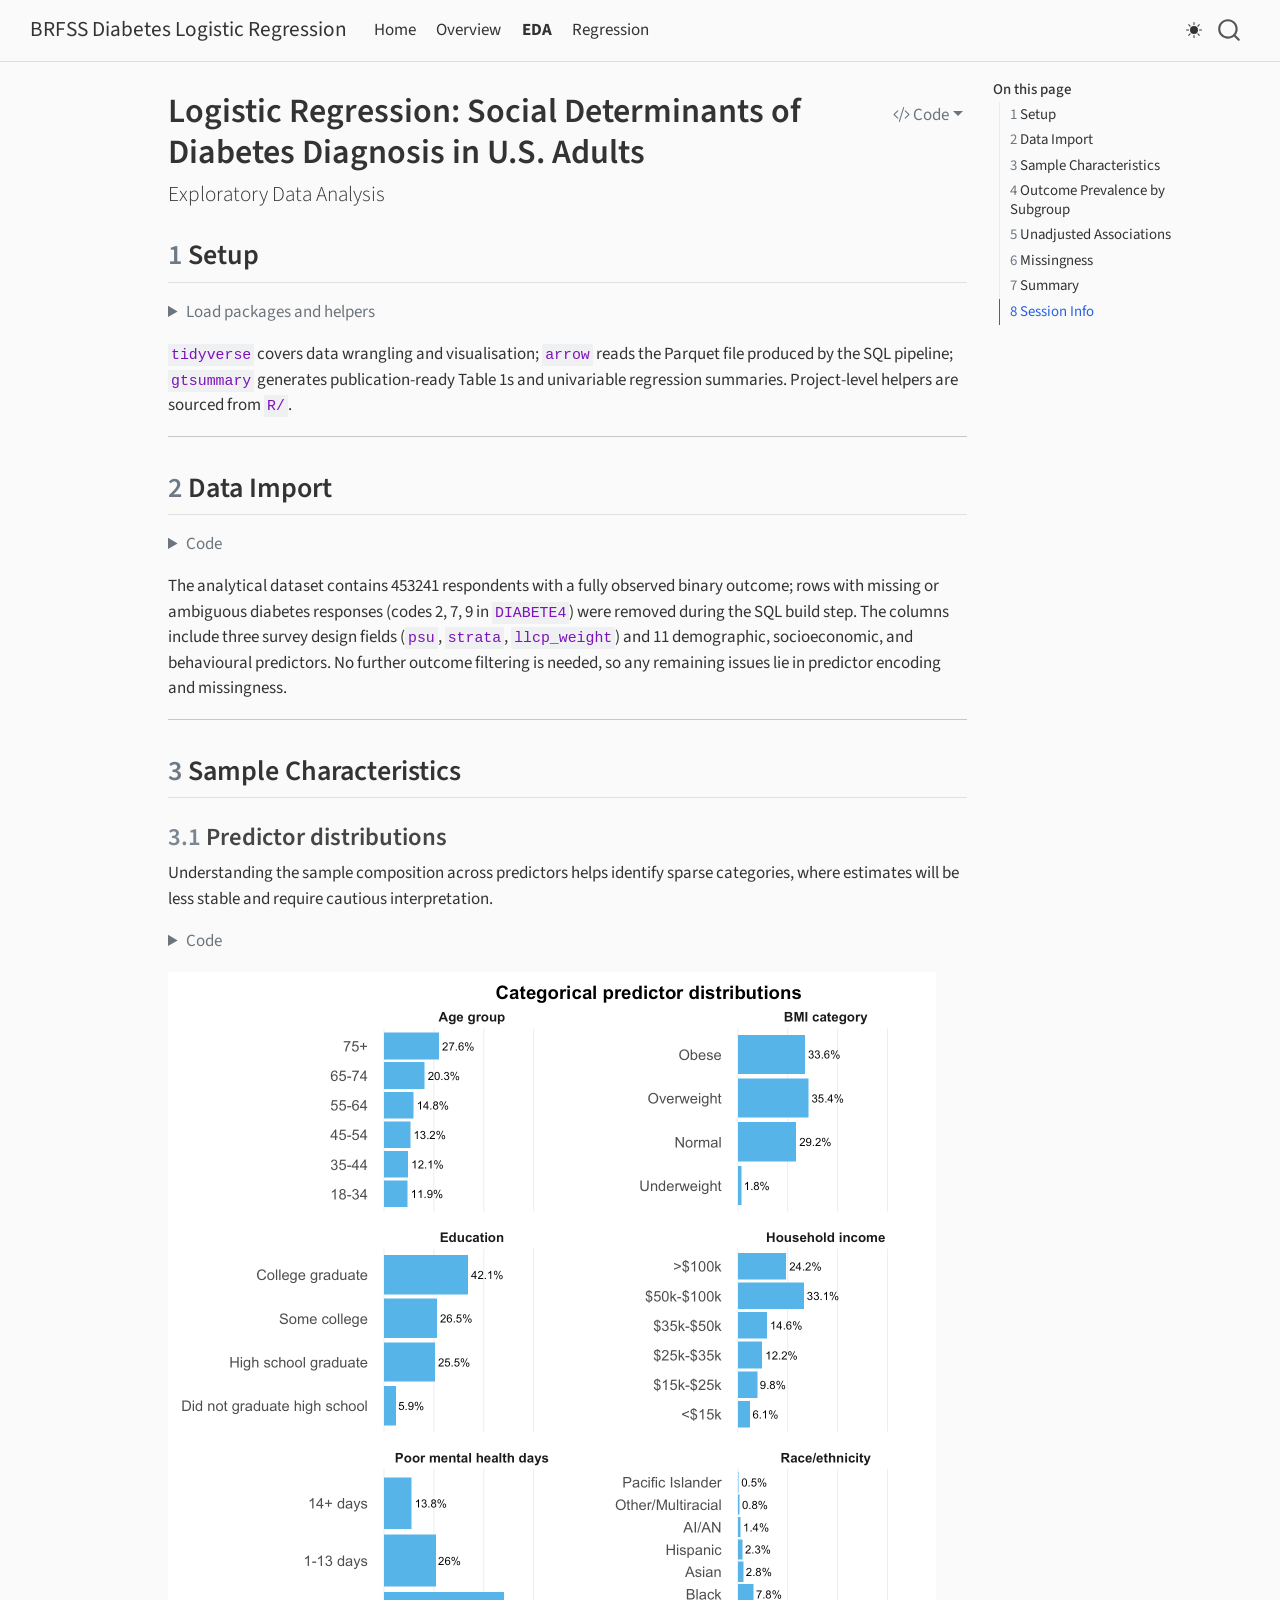
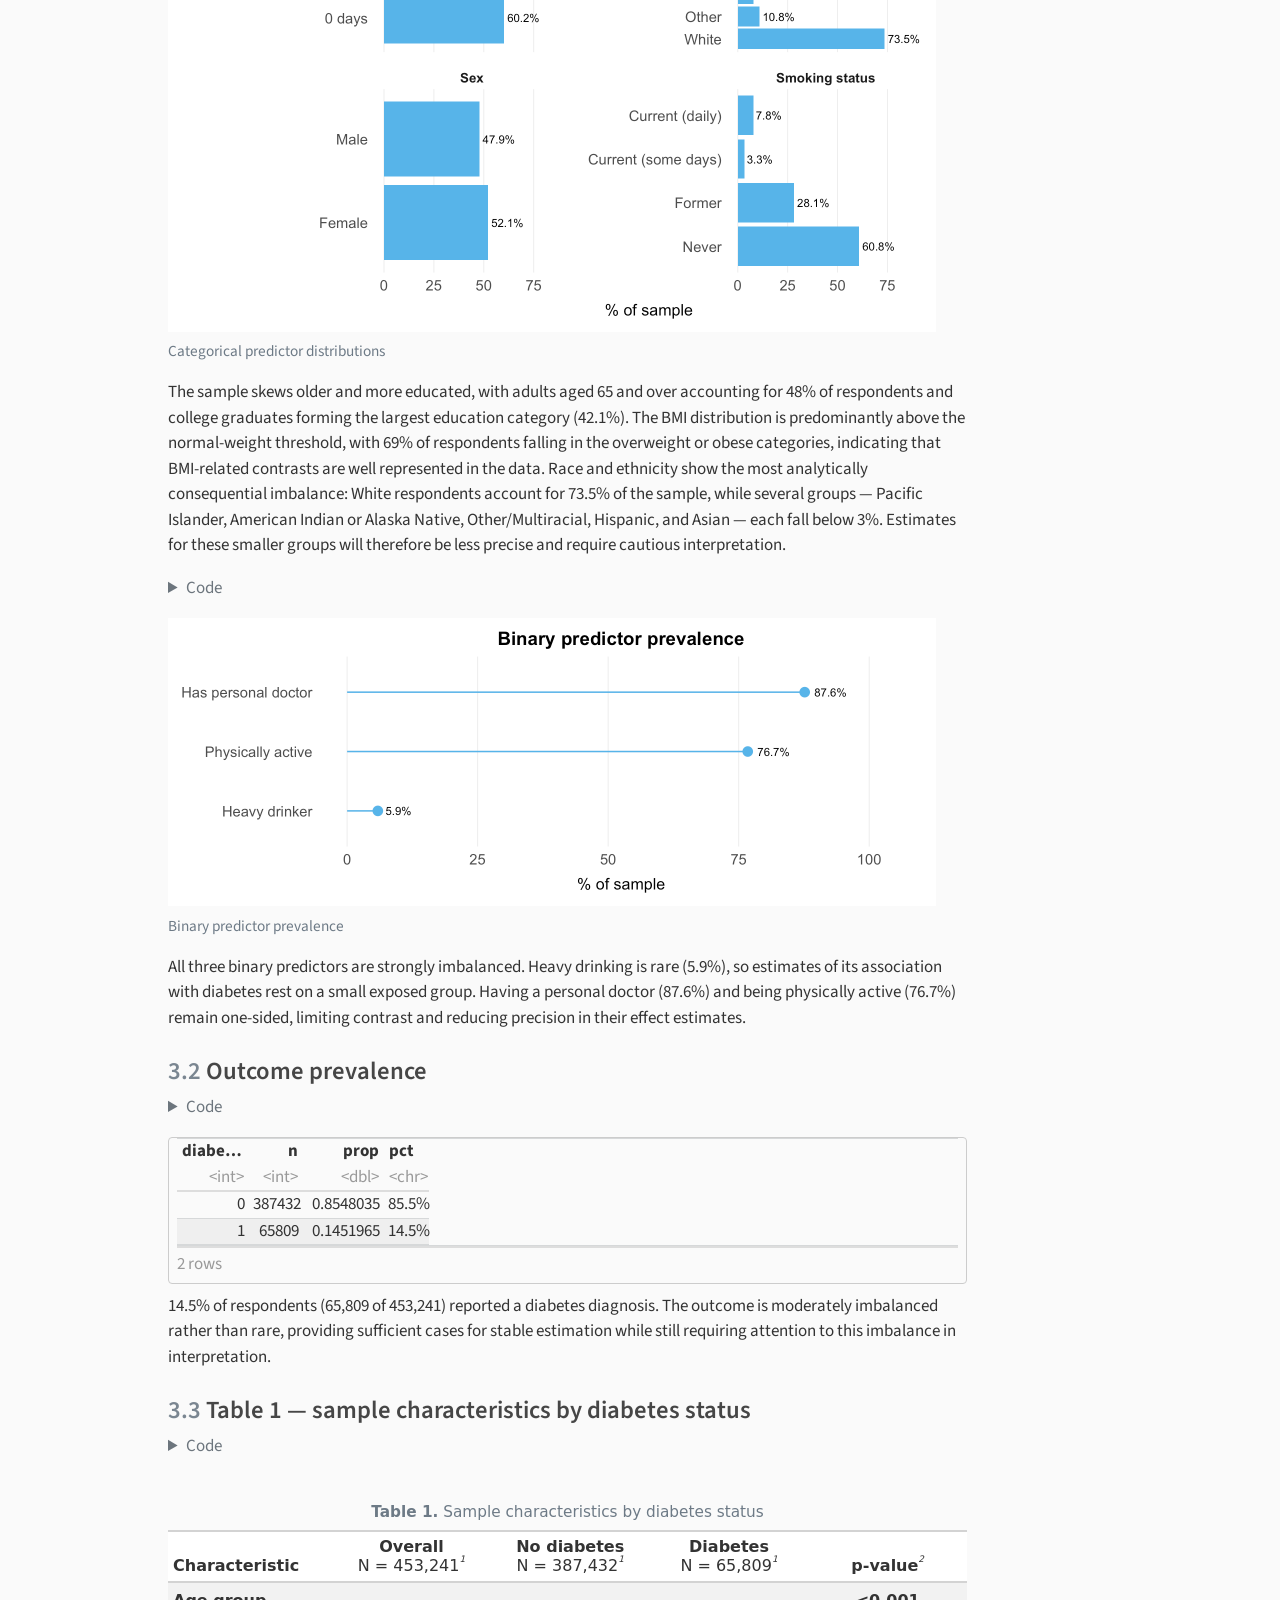
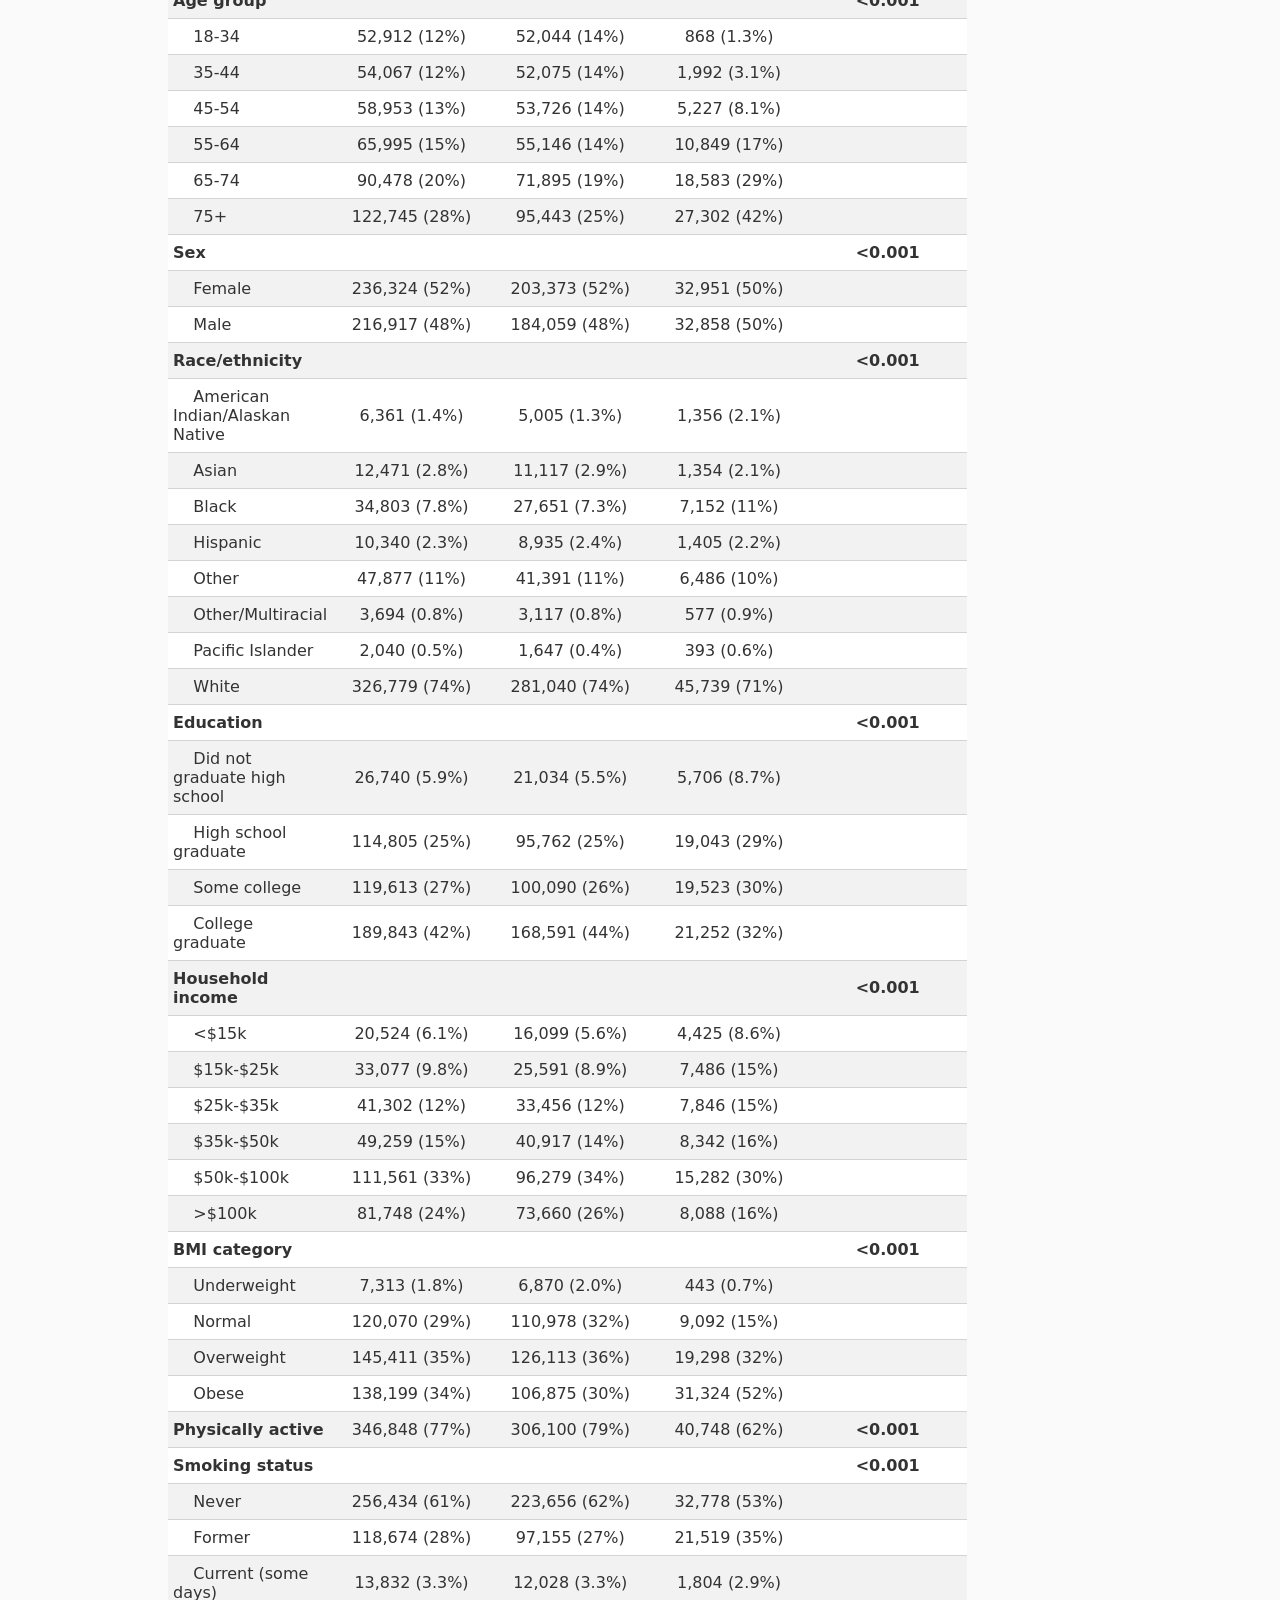
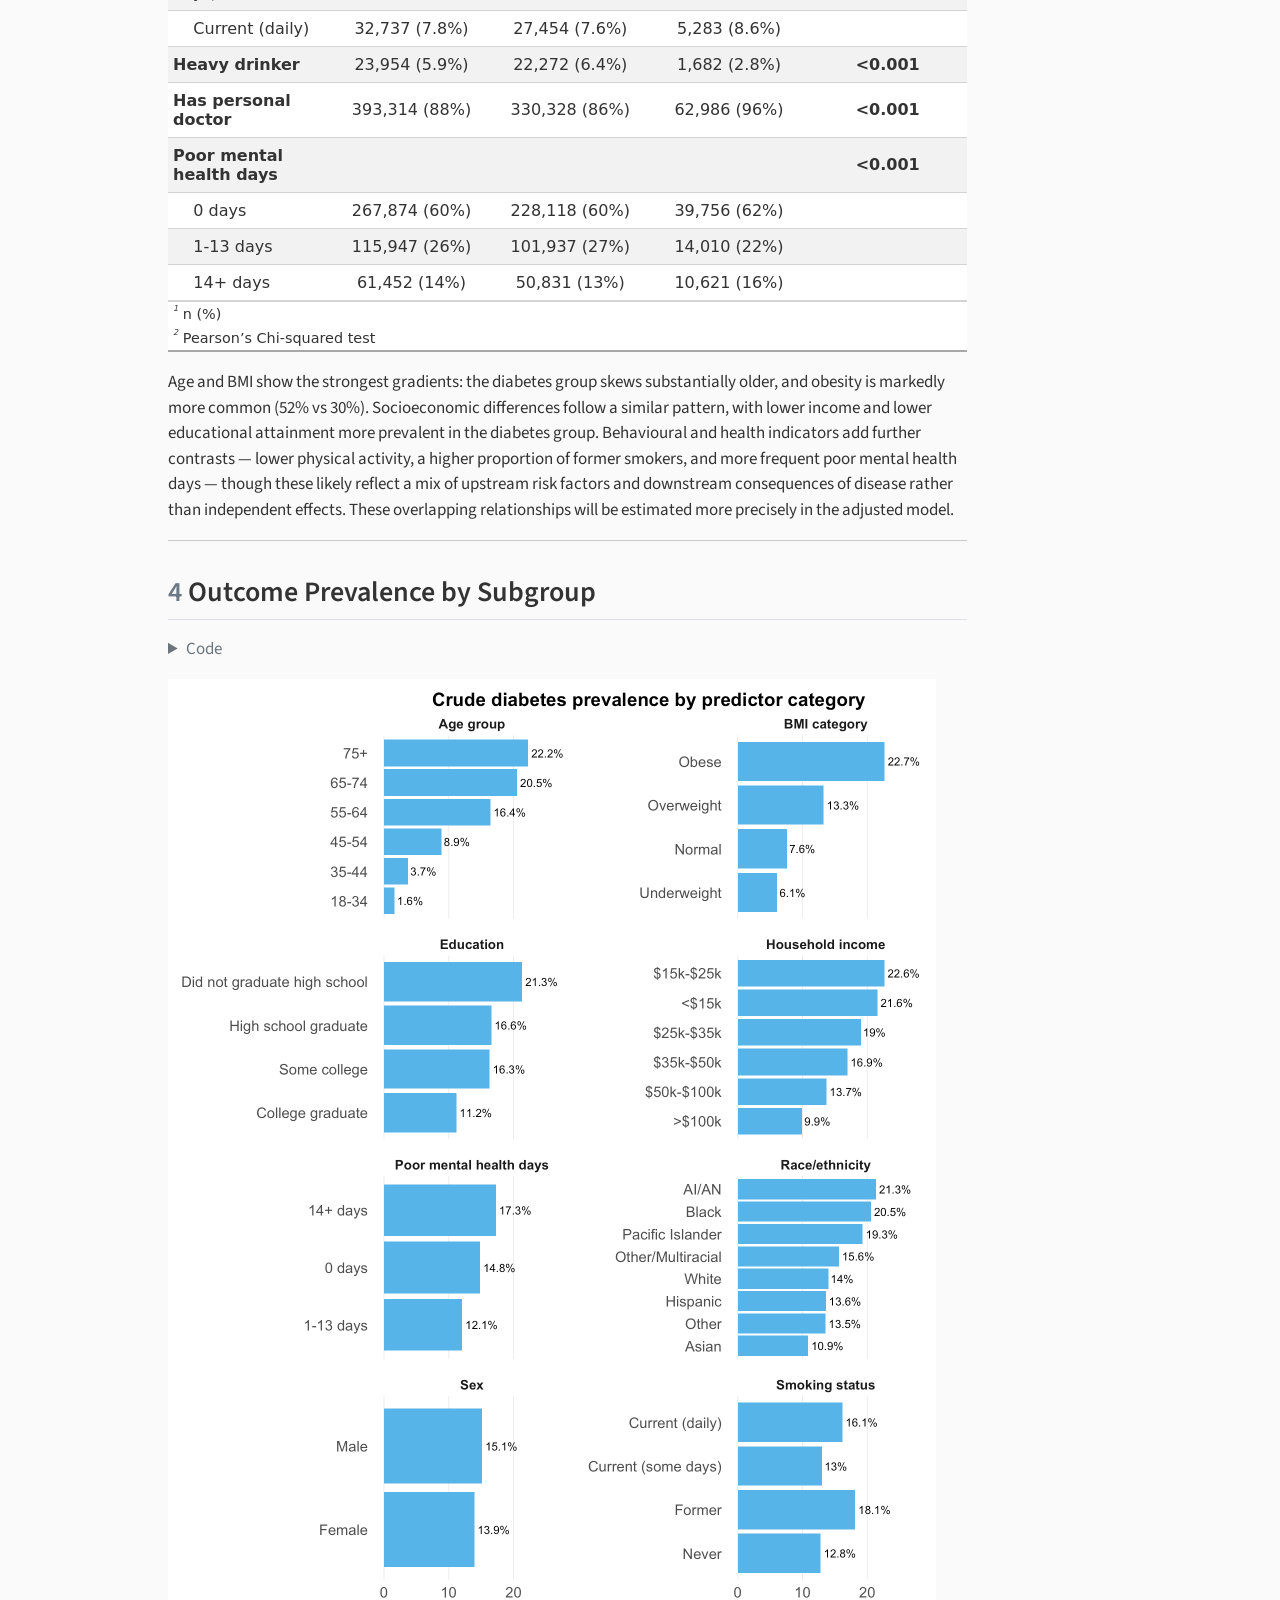
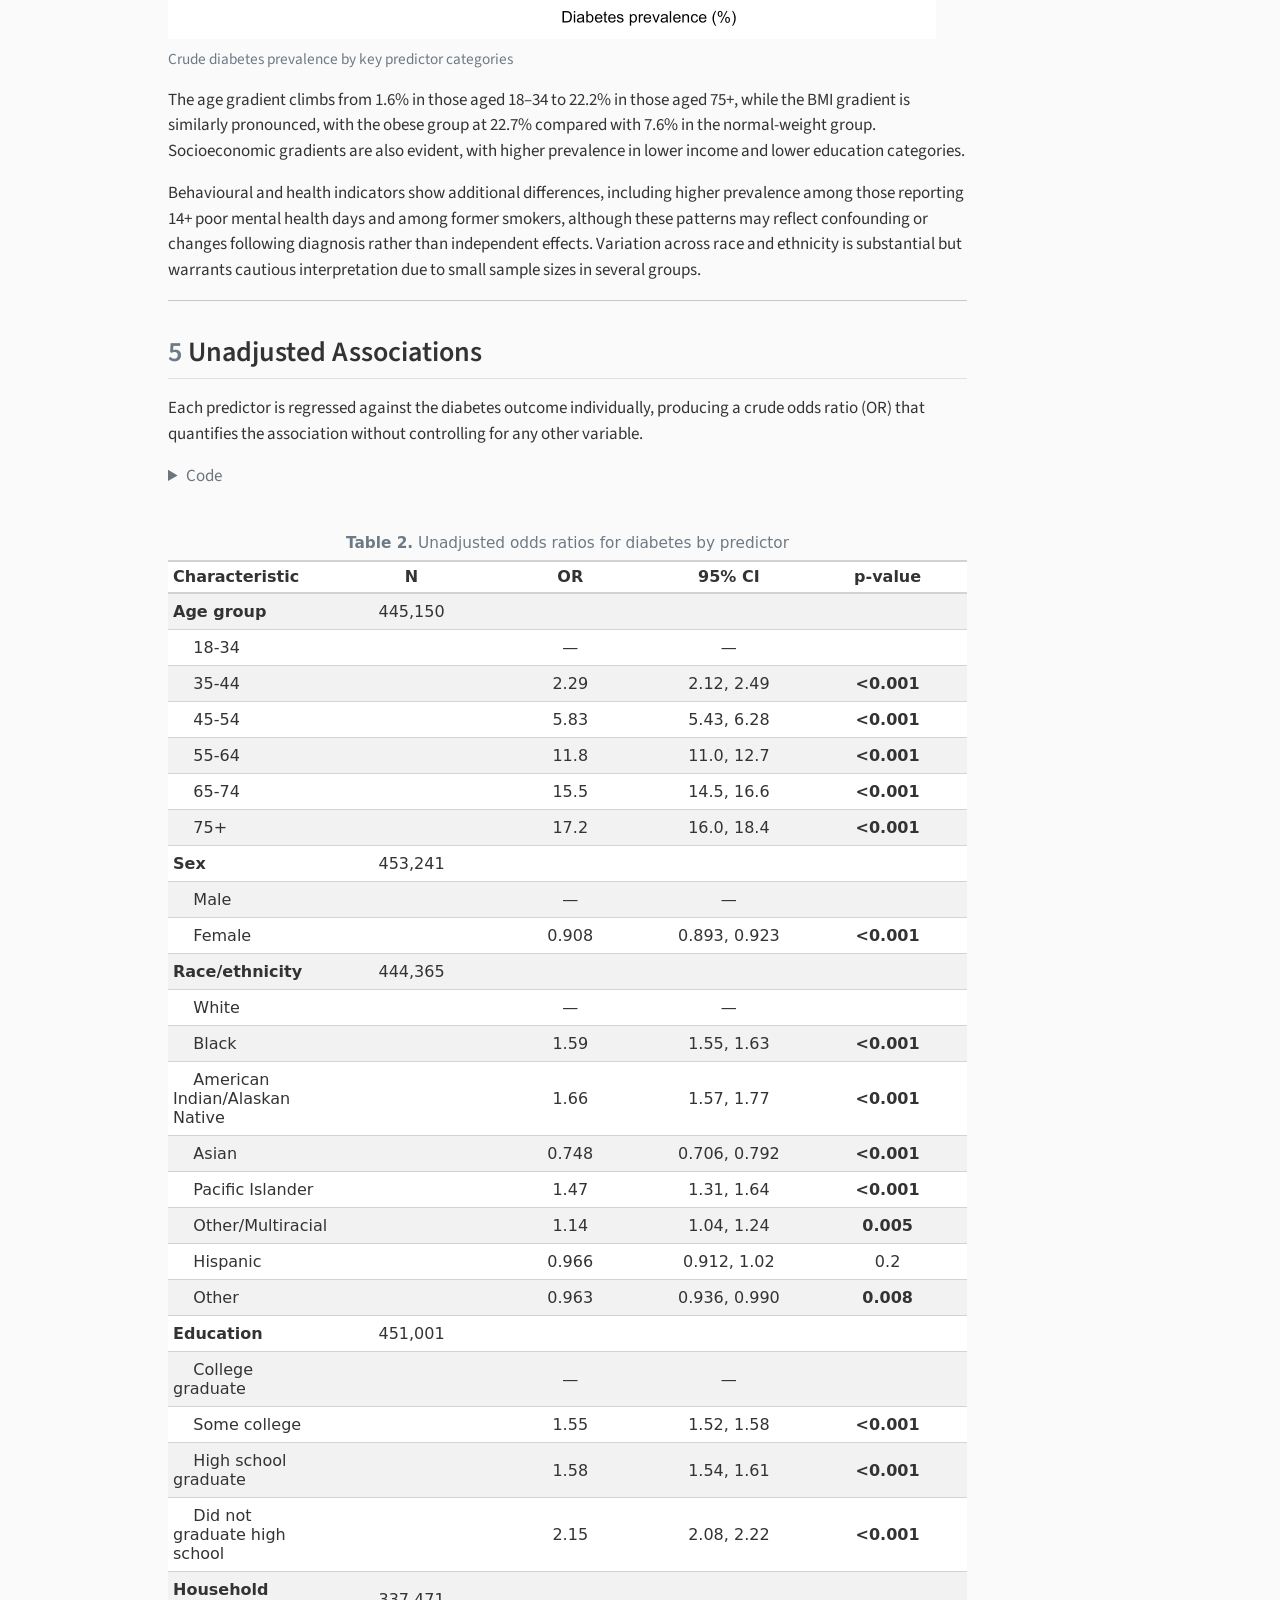
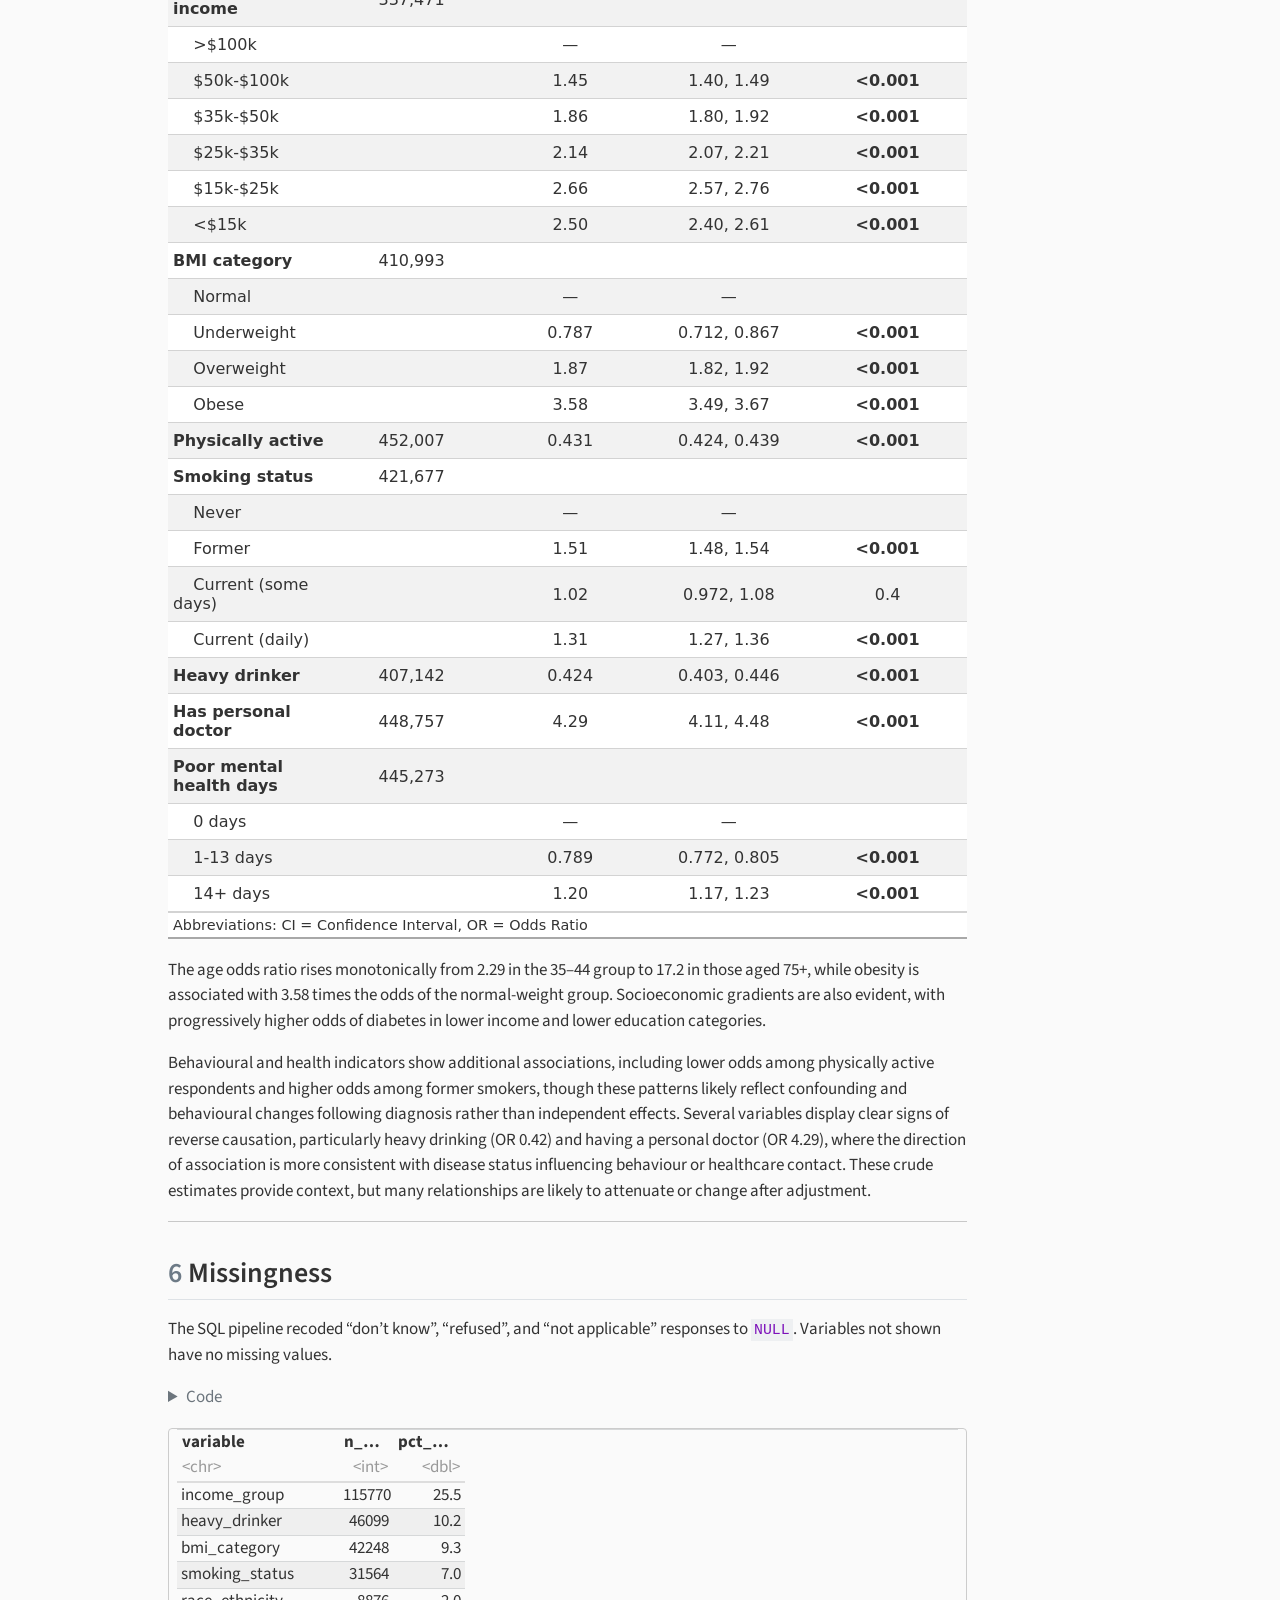
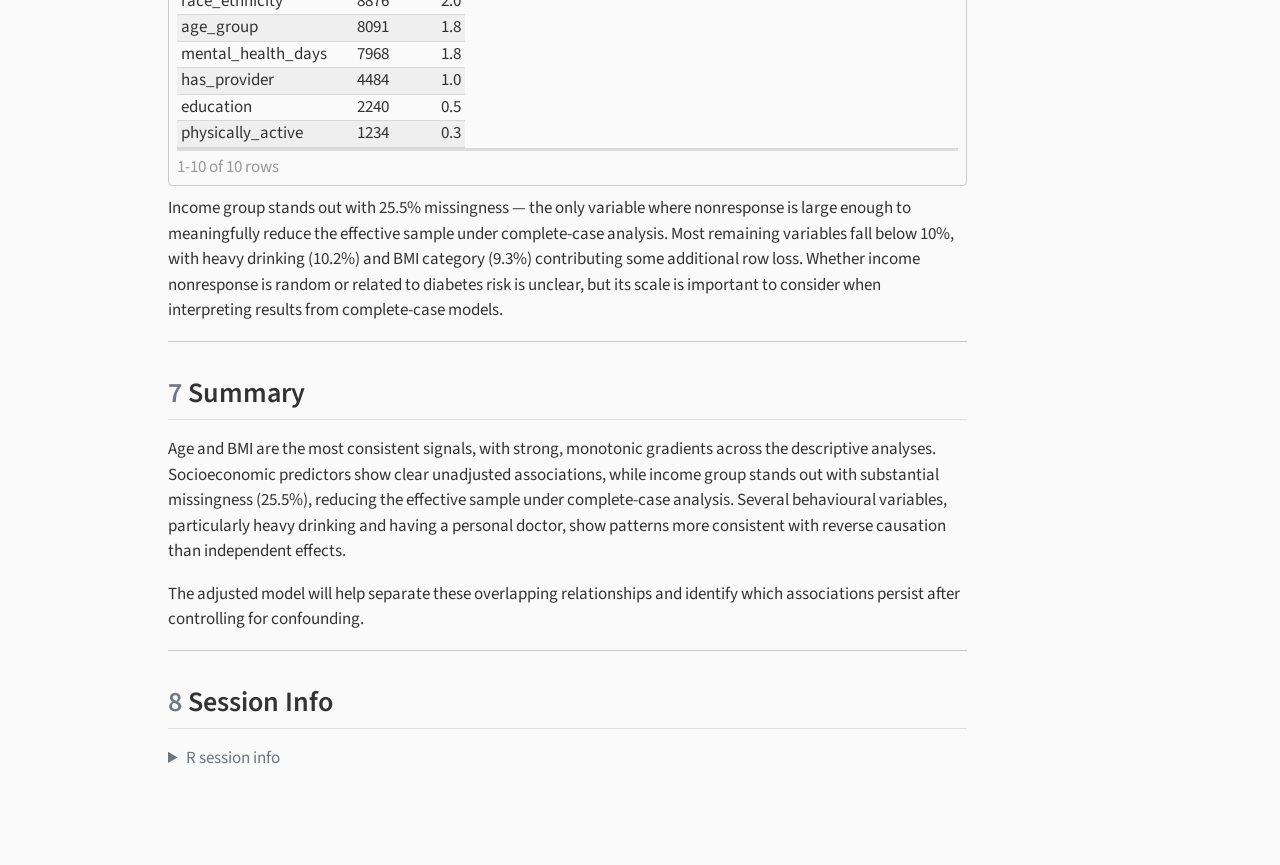
==== analysis/eda.html @ dd675257 "Built site for gh-pages" ====
<!DOCTYPE html>
<html xmlns="http://www.w3.org/1999/xhtml" lang="en" xml:lang="en"><head>

<meta charset="utf-8">
<meta name="generator" content="quarto-1.9.36">

<meta name="viewport" content="width=device-width, initial-scale=1.0, user-scalable=yes">


<title>Logistic Regression: Social Determinants of Diabetes Diagnosis in U.S. Adults – BRFSS Diabetes Logistic Regression</title>
<style>
/* Default styles provided by pandoc.
** See https://pandoc.org/MANUAL.html#variables-for-html for config info.
*/
code{white-space: pre-wrap;}
span.smallcaps{font-variant: small-caps;}
div.columns{display: flex; gap: min(4vw, 1.5em);}
div.column{flex: auto; overflow-x: auto;}
div.hanging-indent{margin-left: 1.5em; text-indent: -1.5em;}
ul.task-list{list-style: none;}
ul.task-list li input[type="checkbox"] {
  width: 0.8em;
  margin: 0 0.8em 0.2em -1em; /* quarto-specific, see https://github.com/quarto-dev/quarto-cli/issues/4556 */ 
  vertical-align: middle;
}
/* CSS for syntax highlighting */
html { -webkit-text-size-adjust: 100%; }
pre > code.sourceCode { white-space: pre; position: relative; }
pre > code.sourceCode > span { display: inline-block; line-height: 1.25; }
pre > code.sourceCode > span:empty { height: 1.2em; }
.sourceCode { overflow: visible; }
code.sourceCode > span { color: inherit; text-decoration: inherit; }
div.sourceCode { margin: 1em 0; }
pre.sourceCode { margin: 0; }
@media screen {
div.sourceCode { overflow: auto; }
}
@media print {
pre > code.sourceCode { white-space: pre-wrap; }
pre > code.sourceCode > span { text-indent: -5em; padding-left: 5em; }
}
pre.numberSource code
  { counter-reset: source-line 0; }
pre.numberSource code > span
  { position: relative; left: -4em; counter-increment: source-line; }
pre.numberSource code > span > a:first-child::before
  { content: counter(source-line);
    position: relative; left: -1em; text-align: right; vertical-align: baseline;
    border: none; display: inline-block;
    -webkit-touch-callout: none; -webkit-user-select: none;
    -khtml-user-select: none; -moz-user-select: none;
    -ms-user-select: none; user-select: none;
    padding: 0 4px; width: 4em;
  }
pre.numberSource { margin-left: 3em;  padding-left: 4px; }
div.sourceCode
  {   }
@media screen {
pre > code.sourceCode > span > a:first-child::before { text-decoration: underline; }
}
</style>


<script src="../site_libs/quarto-nav/quarto-nav.js"></script>
<script src="../site_libs/quarto-nav/headroom.min.js"></script>
<script src="../site_libs/clipboard/clipboard.min.js"></script>
<script src="../site_libs/quarto-search/autocomplete.umd.js"></script>
<script src="../site_libs/quarto-search/fuse.min.js"></script>
<script src="../site_libs/quarto-search/quarto-search.js"></script>
<meta name="quarto:offset" content="../">
<script src="../site_libs/quarto-html/quarto.js" type="module"></script>
<script src="../site_libs/quarto-html/tabsets/tabsets.js" type="module"></script>
<script src="../site_libs/quarto-html/popper.min.js"></script>
<script src="../site_libs/quarto-html/tippy.umd.min.js"></script>
<script src="../site_libs/quarto-html/anchor.min.js"></script>
<link href="../site_libs/quarto-html/tippy.css" rel="stylesheet">
<link href="../site_libs/quarto-html/quarto-syntax-highlighting-845c23b38eaddc0f92fda52bfe77a8c8.css" rel="stylesheet" class="quarto-color-scheme" id="quarto-text-highlighting-styles">
<link href="../site_libs/quarto-html/quarto-syntax-highlighting-dark-f418161beb48e0141c760e455f12af2c.css" rel="stylesheet" class="quarto-color-scheme quarto-color-alternate" id="quarto-text-highlighting-styles">
<link href="../site_libs/quarto-html/quarto-syntax-highlighting-845c23b38eaddc0f92fda52bfe77a8c8.css" rel="stylesheet" class="quarto-color-scheme-extra" id="quarto-text-highlighting-styles">
<script src="../site_libs/bootstrap/bootstrap.min.js"></script>
<link href="../site_libs/bootstrap/bootstrap-icons.css" rel="stylesheet">
<link href="../site_libs/bootstrap/bootstrap-7a39705657ab7e1fe95994d224fc8643.min.css" rel="stylesheet" append-hash="true" class="quarto-color-scheme" id="quarto-bootstrap" data-mode="light">
<link href="../site_libs/bootstrap/bootstrap-dark-5f6ddbb799a9de9152cc59a4c217d6ff.min.css" rel="stylesheet" append-hash="true" class="quarto-color-scheme quarto-color-alternate" id="quarto-bootstrap" data-mode="dark">
<link href="../site_libs/bootstrap/bootstrap-7a39705657ab7e1fe95994d224fc8643.min.css" rel="stylesheet" append-hash="true" class="quarto-color-scheme-extra" id="quarto-bootstrap" data-mode="light">
<script id="quarto-search-options" type="application/json">{
  "location": "navbar",
  "copy-button": false,
  "collapse-after": 3,
  "panel-placement": "end",
  "type": "overlay",
  "limit": 50,
  "keyboard-shortcut": [
    "f",
    "/",
    "s"
  ],
  "show-item-context": false,
  "language": {
    "search-no-results-text": "No results",
    "search-matching-documents-text": "matching documents",
    "search-copy-link-title": "Copy link to search",
    "search-hide-matches-text": "Hide additional matches",
    "search-more-match-text": "more match in this document",
    "search-more-matches-text": "more matches in this document",
    "search-clear-button-title": "Clear",
    "search-text-placeholder": "",
    "search-detached-cancel-button-title": "Cancel",
    "search-submit-button-title": "Submit",
    "search-label": "Search"
  }
}</script>
<link href="../site_libs/pagedtable-1.1/css/pagedtable.css" rel="stylesheet">
<script src="../site_libs/pagedtable-1.1/js/pagedtable.js"></script>


</head>

<body class="nav-fixed quarto-light"><script id="quarto-html-before-body" type="application/javascript">
    const toggleBodyColorMode = (bsSheetEl) => {
      const mode = bsSheetEl.getAttribute("data-mode");
      const bodyEl = window.document.querySelector("body");
      if (mode === "dark") {
        bodyEl.classList.add("quarto-dark");
        bodyEl.classList.remove("quarto-light");
      } else {
        bodyEl.classList.add("quarto-light");
        bodyEl.classList.remove("quarto-dark");
      }
    }
    const toggleBodyColorPrimary = () => {
      const bsSheetEl = window.document.querySelector("link#quarto-bootstrap:not([rel=disabled-stylesheet])");
      if (bsSheetEl) {
        toggleBodyColorMode(bsSheetEl);
      }
    }
    const setColorSchemeToggle = (alternate) => {
      const toggles = window.document.querySelectorAll('.quarto-color-scheme-toggle');
      for (let i=0; i < toggles.length; i++) {
        const toggle = toggles[i];
        if (toggle) {
          if (alternate) {
            toggle.classList.add("alternate");
          } else {
            toggle.classList.remove("alternate");
          }
        }
      }
    };
    const toggleColorMode = (alternate) => {
      // Switch the stylesheets
      const primaryStylesheets = window.document.querySelectorAll('link.quarto-color-scheme:not(.quarto-color-alternate)');
      const alternateStylesheets = window.document.querySelectorAll('link.quarto-color-scheme.quarto-color-alternate');
      manageTransitions('#quarto-margin-sidebar .nav-link', false);
      if (alternate) {
        // note: dark is layered on light, we don't disable primary!
        enableStylesheet(alternateStylesheets);
        for (const sheetNode of alternateStylesheets) {
          if (sheetNode.id === "quarto-bootstrap") {
            toggleBodyColorMode(sheetNode);
          }
        }
      } else {
        disableStylesheet(alternateStylesheets);
        enableStylesheet(primaryStylesheets)
        toggleBodyColorPrimary();
      }
      manageTransitions('#quarto-margin-sidebar .nav-link', true);
      // Switch the toggles
      setColorSchemeToggle(alternate)
      // Hack to workaround the fact that safari doesn't
      // properly recolor the scrollbar when toggling (#1455)
      if (navigator.userAgent.indexOf('Safari') > 0 && navigator.userAgent.indexOf('Chrome') == -1) {
        manageTransitions("body", false);
        window.scrollTo(0, 1);
        setTimeout(() => {
          window.scrollTo(0, 0);
          manageTransitions("body", true);
        }, 40);
      }
    }
    const disableStylesheet = (stylesheets) => {
      for (let i=0; i < stylesheets.length; i++) {
        const stylesheet = stylesheets[i];
        stylesheet.rel = 'disabled-stylesheet';
      }
    }
    const enableStylesheet = (stylesheets) => {
      for (let i=0; i < stylesheets.length; i++) {
        const stylesheet = stylesheets[i];
        if(stylesheet.rel !== 'stylesheet') { // for Chrome, which will still FOUC without this check
          stylesheet.rel = 'stylesheet';
        }
      }
    }
    const manageTransitions = (selector, allowTransitions) => {
      const els = window.document.querySelectorAll(selector);
      for (let i=0; i < els.length; i++) {
        const el = els[i];
        if (allowTransitions) {
          el.classList.remove('notransition');
        } else {
          el.classList.add('notransition');
        }
      }
    }
    const isFileUrl = () => {
      return window.location.protocol === 'file:';
    }
    const hasAlternateSentinel = () => {
      let styleSentinel = getColorSchemeSentinel();
      if (styleSentinel !== null) {
        return styleSentinel === "alternate";
      } else {
        return false;
      }
    }
    const setStyleSentinel = (alternate) => {
      const value = alternate ? "alternate" : "default";
      if (!isFileUrl()) {
        window.localStorage.setItem("quarto-color-scheme", value);
      } else {
        localAlternateSentinel = value;
      }
    }
    const getColorSchemeSentinel = () => {
      if (!isFileUrl()) {
        const storageValue = window.localStorage.getItem("quarto-color-scheme");
        return storageValue != null ? storageValue : localAlternateSentinel;
      } else {
        return localAlternateSentinel;
      }
    }
    const toggleGiscusIfUsed = (isAlternate, darkModeDefault) => {
      const baseTheme = document.querySelector('#giscus-base-theme')?.value ?? 'light';
      const alternateTheme = document.querySelector('#giscus-alt-theme')?.value ?? 'dark';
      let newTheme = '';
      if(authorPrefersDark) {
        newTheme = isAlternate ? baseTheme : alternateTheme;
      } else {
        newTheme = isAlternate ? alternateTheme : baseTheme;
      }
      const changeGiscusTheme = () => {
        // From: https://github.com/giscus/giscus/issues/336
        const sendMessage = (message) => {
          const iframe = document.querySelector('iframe.giscus-frame');
          if (!iframe) return;
          iframe.contentWindow.postMessage({ giscus: message }, 'https://giscus.app');
        }
        sendMessage({
          setConfig: {
            theme: newTheme
          }
        });
      }
      const isGiscussLoaded = window.document.querySelector('iframe.giscus-frame') !== null;
      if (isGiscussLoaded) {
        changeGiscusTheme();
      }
    };
    const authorPrefersDark = false;
    const darkModeDefault = authorPrefersDark;
      document.querySelector('link#quarto-text-highlighting-styles.quarto-color-scheme-extra').rel = 'disabled-stylesheet';
      document.querySelector('link#quarto-bootstrap.quarto-color-scheme-extra').rel = 'disabled-stylesheet';
    let localAlternateSentinel = darkModeDefault ? 'alternate' : 'default';
    // Dark / light mode switch
    window.quartoToggleColorScheme = () => {
      // Read the current dark / light value
      let toAlternate = !hasAlternateSentinel();
      toggleColorMode(toAlternate);
      setStyleSentinel(toAlternate);
      toggleGiscusIfUsed(toAlternate, darkModeDefault);
      window.dispatchEvent(new Event('resize'));
    };
    // Switch to dark mode if need be
    if (hasAlternateSentinel()) {
      toggleColorMode(true);
    } else {
      toggleColorMode(false);
    }
  </script>

<div id="quarto-search-results"></div>
  <header id="quarto-header" class="headroom fixed-top">
    <nav class="navbar navbar-expand-lg " data-bs-theme="dark">
      <div class="navbar-container container-fluid">
      <div class="navbar-brand-container mx-auto">
    <a class="navbar-brand" href="../index.html">
    <span class="navbar-title">BRFSS Diabetes Logistic Regression</span>
    </a>
  </div>
            <div id="quarto-search" class="" title="Search"></div>
          <button class="navbar-toggler" type="button" data-bs-toggle="collapse" data-bs-target="#navbarCollapse" aria-controls="navbarCollapse" role="menu" aria-expanded="false" aria-label="Toggle navigation" onclick="if (window.quartoToggleHeadroom) { window.quartoToggleHeadroom(); }">
  <span class="navbar-toggler-icon"></span>
</button>
          <div class="collapse navbar-collapse" id="navbarCollapse">
            <ul class="navbar-nav navbar-nav-scroll me-auto">
  <li class="nav-item">
    <a class="nav-link" href="../index.html"> 
<span class="menu-text">Home</span></a>
  </li>  
  <li class="nav-item">
    <a class="nav-link" href="../analysis/overview.html"> 
<span class="menu-text">Overview</span></a>
  </li>  
  <li class="nav-item">
    <a class="nav-link active" href="../analysis/eda.html" aria-current="page"> 
<span class="menu-text">EDA</span></a>
  </li>  
  <li class="nav-item">
    <a class="nav-link" href="../analysis/logistic-regression.html"> 
<span class="menu-text">Regression</span></a>
  </li>  
</ul>
          </div> <!-- /navcollapse -->
            <div class="quarto-navbar-tools">
  <a href="" class="quarto-color-scheme-toggle quarto-navigation-tool  px-1" onclick="window.quartoToggleColorScheme(); return false;" title="Toggle dark mode"><i class="bi"></i></a>
</div>
      </div> <!-- /container-fluid -->
    </nav>
</header>
<!-- content -->
<div id="quarto-content" class="quarto-container page-columns page-rows-contents page-layout-article page-navbar">
<!-- sidebar -->
<!-- margin-sidebar -->
    <div id="quarto-margin-sidebar" class="sidebar margin-sidebar">
        <nav id="TOC" role="doc-toc" class="toc-active">
    <h2 id="toc-title">On this page</h2>
   
  <ul>
  <li><a href="#setup" id="toc-setup" class="nav-link active" data-scroll-target="#setup"><span class="header-section-number">1</span> Setup</a></li>
  <li><a href="#data-import" id="toc-data-import" class="nav-link" data-scroll-target="#data-import"><span class="header-section-number">2</span> Data Import</a></li>
  <li><a href="#sample-characteristics" id="toc-sample-characteristics" class="nav-link" data-scroll-target="#sample-characteristics"><span class="header-section-number">3</span> Sample Characteristics</a>
  <ul class="collapse">
  <li><a href="#predictor-distributions" id="toc-predictor-distributions" class="nav-link" data-scroll-target="#predictor-distributions"><span class="header-section-number">3.1</span> Predictor distributions</a></li>
  <li><a href="#outcome-prevalence" id="toc-outcome-prevalence" class="nav-link" data-scroll-target="#outcome-prevalence"><span class="header-section-number">3.2</span> Outcome prevalence</a></li>
  <li><a href="#table-1-sample-characteristics-by-diabetes-status" id="toc-table-1-sample-characteristics-by-diabetes-status" class="nav-link" data-scroll-target="#table-1-sample-characteristics-by-diabetes-status"><span class="header-section-number">3.3</span> Table 1 — sample characteristics by diabetes status</a></li>
  </ul></li>
  <li><a href="#outcome-prevalence-by-subgroup" id="toc-outcome-prevalence-by-subgroup" class="nav-link" data-scroll-target="#outcome-prevalence-by-subgroup"><span class="header-section-number">4</span> Outcome Prevalence by Subgroup</a></li>
  <li><a href="#unadjusted-associations" id="toc-unadjusted-associations" class="nav-link" data-scroll-target="#unadjusted-associations"><span class="header-section-number">5</span> Unadjusted Associations</a></li>
  <li><a href="#missingness" id="toc-missingness" class="nav-link" data-scroll-target="#missingness"><span class="header-section-number">6</span> Missingness</a></li>
  <li><a href="#summary" id="toc-summary" class="nav-link" data-scroll-target="#summary"><span class="header-section-number">7</span> Summary</a></li>
  <li><a href="#session-info" id="toc-session-info" class="nav-link" data-scroll-target="#session-info"><span class="header-section-number">8</span> Session Info</a></li>
  </ul>
</nav>
    </div>
<!-- main -->
<main class="content" id="quarto-document-content">


<header id="title-block-header" class="quarto-title-block default">
<div class="quarto-title">
<div class="quarto-title-block"><div><h1 class="title">Logistic Regression: Social Determinants of Diabetes Diagnosis in U.S. Adults</h1><button type="button" class="btn code-tools-button dropdown-toggle" id="quarto-code-tools-menu" data-bs-toggle="dropdown" aria-expanded="false"><i class="bi"></i> Code</button><ul class="dropdown-menu dropdown-menu-end" aria-labelelledby="quarto-code-tools-menu"><li><a id="quarto-show-all-code" class="dropdown-item" href="javascript:void(0)" role="button">Show All Code</a></li><li><a id="quarto-hide-all-code" class="dropdown-item" href="javascript:void(0)" role="button">Hide All Code</a></li><li><hr class="dropdown-divider"></li><li><a id="quarto-view-source" class="dropdown-item" href="javascript:void(0)" role="button">View Source</a></li></ul></div></div>
<p class="subtitle lead">Exploratory Data Analysis</p>
</div>



<div class="quarto-title-meta">

    
  
    
  </div>
  


</header>


<section id="setup" class="level2" data-number="1">
<h2 data-number="1" class="anchored" data-anchor-id="setup"><span class="header-section-number">1</span> Setup</h2>
<div class="cell">
<details class="code-fold">
<summary>Load packages and helpers</summary>
<div class="code-copy-outer-scaffold"><div class="sourceCode cell-code" id="cb1"><pre class="sourceCode r code-with-copy"><code class="sourceCode r"><span id="cb1-1"><a href="#cb1-1" aria-hidden="true" tabindex="-1"></a><span class="fu">library</span>(here)</span>
<span id="cb1-2"><a href="#cb1-2" aria-hidden="true" tabindex="-1"></a><span class="fu">library</span>(tidyverse)</span>
<span id="cb1-3"><a href="#cb1-3" aria-hidden="true" tabindex="-1"></a><span class="fu">library</span>(arrow)</span>
<span id="cb1-4"><a href="#cb1-4" aria-hidden="true" tabindex="-1"></a><span class="fu">library</span>(gtsummary)</span>
<span id="cb1-5"><a href="#cb1-5" aria-hidden="true" tabindex="-1"></a><span class="fu">library</span>(janitor)</span>
<span id="cb1-6"><a href="#cb1-6" aria-hidden="true" tabindex="-1"></a></span>
<span id="cb1-7"><a href="#cb1-7" aria-hidden="true" tabindex="-1"></a><span class="fu">source</span>(<span class="fu">here</span>(<span class="st">"R"</span>, <span class="st">"utils.R"</span>))       <span class="co"># miss_summary(), fmt_pval(), n_pct(), etc.</span></span>
<span id="cb1-8"><a href="#cb1-8" aria-hidden="true" tabindex="-1"></a><span class="fu">source</span>(<span class="fu">here</span>(<span class="st">"R"</span>, <span class="st">"plot_theme.R"</span>))  <span class="co"># theme_epi(), scale_fill_epi(), save_fig()</span></span></code></pre></div><button title="Copy to Clipboard" class="code-copy-button"><i class="bi"></i></button></div>
</details>
</div>
<p><code>tidyverse</code> covers data wrangling and visualisation; <code>arrow</code> reads the Parquet file produced by the SQL pipeline; <code>gtsummary</code> generates publication-ready Table 1s and univariable regression summaries. Project-level helpers are sourced from <code>R/</code>.</p>
<hr>
</section>
<section id="data-import" class="level2" data-number="2">
<h2 data-number="2" class="anchored" data-anchor-id="data-import"><span class="header-section-number">2</span> Data Import</h2>
<div class="cell">
<details class="code-fold">
<summary>Code</summary>
<div class="code-copy-outer-scaffold"><div class="sourceCode cell-code" id="cb2"><pre class="sourceCode r code-with-copy"><code class="sourceCode r"><span id="cb2-1"><a href="#cb2-1" aria-hidden="true" tabindex="-1"></a>df <span class="ot">&lt;-</span> <span class="fu">read_parquet</span>(<span class="fu">here</span>(<span class="st">"data"</span>, <span class="st">"processed"</span>, <span class="st">"analysis_dataset.parquet"</span>))</span>
<span id="cb2-2"><a href="#cb2-2" aria-hidden="true" tabindex="-1"></a><span class="fu">dim</span>(df)</span>
<span id="cb2-3"><a href="#cb2-3" aria-hidden="true" tabindex="-1"></a><span class="do">## [1] 453241     15</span></span>
<span id="cb2-4"><a href="#cb2-4" aria-hidden="true" tabindex="-1"></a><span class="fu">names</span>(df)</span>
<span id="cb2-5"><a href="#cb2-5" aria-hidden="true" tabindex="-1"></a><span class="do">##  [1] "psu"                "strata"             "llcp_weight"       </span></span>
<span id="cb2-6"><a href="#cb2-6" aria-hidden="true" tabindex="-1"></a><span class="do">##  [4] "diabetes"           "age_group"          "sex"               </span></span>
<span id="cb2-7"><a href="#cb2-7" aria-hidden="true" tabindex="-1"></a><span class="do">##  [7] "race_ethnicity"     "education"          "income_group"      </span></span>
<span id="cb2-8"><a href="#cb2-8" aria-hidden="true" tabindex="-1"></a><span class="do">## [10] "has_provider"       "bmi_category"       "physically_active" </span></span>
<span id="cb2-9"><a href="#cb2-9" aria-hidden="true" tabindex="-1"></a><span class="do">## [13] "smoking_status"     "heavy_drinker"      "mental_health_days"</span></span></code></pre></div><button title="Copy to Clipboard" class="code-copy-button"><i class="bi"></i></button></div>
</details>
</div>
<p>The analytical dataset contains 453241 respondents with a fully observed binary outcome; rows with missing or ambiguous diabetes responses (codes 2, 7, 9 in <code>DIABETE4</code>) were removed during the SQL build step. The columns include three survey design fields (<code>psu</code>, <code>strata</code>, <code>llcp_weight</code>) and 11 demographic, socioeconomic, and behavioural predictors. No further outcome filtering is needed, so any remaining issues lie in predictor encoding and missingness.</p>
<hr>
</section>
<section id="sample-characteristics" class="level2" data-number="3">
<h2 data-number="3" class="anchored" data-anchor-id="sample-characteristics"><span class="header-section-number">3</span> Sample Characteristics</h2>
<section id="predictor-distributions" class="level3" data-number="3.1">
<h3 data-number="3.1" class="anchored" data-anchor-id="predictor-distributions"><span class="header-section-number">3.1</span> Predictor distributions</h3>
<p>Understanding the sample composition across predictors helps identify sparse categories, where estimates will be less stable and require cautious interpretation.</p>
<div class="cell">
<details class="code-fold">
<summary>Code</summary>
<div class="code-copy-outer-scaffold"><div class="sourceCode cell-code" id="cb3"><pre class="sourceCode r code-with-copy"><code class="sourceCode r"><span id="cb3-1"><a href="#cb3-1" aria-hidden="true" tabindex="-1"></a>df_dist <span class="ot">&lt;-</span> df <span class="sc">|&gt;</span></span>
<span id="cb3-2"><a href="#cb3-2" aria-hidden="true" tabindex="-1"></a>  <span class="fu">mutate</span>(</span>
<span id="cb3-3"><a href="#cb3-3" aria-hidden="true" tabindex="-1"></a>    <span class="at">age_group          =</span> <span class="fu">factor</span>(age_group,</span>
<span id="cb3-4"><a href="#cb3-4" aria-hidden="true" tabindex="-1"></a>                                <span class="at">levels =</span> <span class="fu">c</span>(<span class="st">"18-34"</span>, <span class="st">"35-44"</span>, <span class="st">"45-54"</span>, <span class="st">"55-64"</span>, <span class="st">"65-74"</span>, <span class="st">"75+"</span>)),</span>
<span id="cb3-5"><a href="#cb3-5" aria-hidden="true" tabindex="-1"></a>    <span class="at">education          =</span> <span class="fu">factor</span>(education,</span>
<span id="cb3-6"><a href="#cb3-6" aria-hidden="true" tabindex="-1"></a>                                <span class="at">levels =</span> <span class="fu">c</span>(<span class="st">"Did not graduate high school"</span>, <span class="st">"High school graduate"</span>,</span>
<span id="cb3-7"><a href="#cb3-7" aria-hidden="true" tabindex="-1"></a>                                           <span class="st">"Some college"</span>, <span class="st">"College graduate"</span>)),</span>
<span id="cb3-8"><a href="#cb3-8" aria-hidden="true" tabindex="-1"></a>    <span class="at">income_group       =</span> <span class="fu">factor</span>(income_group,</span>
<span id="cb3-9"><a href="#cb3-9" aria-hidden="true" tabindex="-1"></a>                                <span class="at">levels =</span> <span class="fu">c</span>(<span class="st">"&lt;$15k"</span>, <span class="st">"$15k-$25k"</span>, <span class="st">"$25k-$35k"</span>,</span>
<span id="cb3-10"><a href="#cb3-10" aria-hidden="true" tabindex="-1"></a>                                           <span class="st">"$35k-$50k"</span>, <span class="st">"$50k-$100k"</span>, <span class="st">"&gt;$100k"</span>)),</span>
<span id="cb3-11"><a href="#cb3-11" aria-hidden="true" tabindex="-1"></a>    <span class="at">bmi_category       =</span> <span class="fu">factor</span>(bmi_category,</span>
<span id="cb3-12"><a href="#cb3-12" aria-hidden="true" tabindex="-1"></a>                                <span class="at">levels =</span> <span class="fu">c</span>(<span class="st">"Underweight"</span>, <span class="st">"Normal"</span>, <span class="st">"Overweight"</span>, <span class="st">"Obese"</span>)),</span>
<span id="cb3-13"><a href="#cb3-13" aria-hidden="true" tabindex="-1"></a>    <span class="at">smoking_status     =</span> <span class="fu">factor</span>(smoking_status,</span>
<span id="cb3-14"><a href="#cb3-14" aria-hidden="true" tabindex="-1"></a>                                <span class="at">levels =</span> <span class="fu">c</span>(<span class="st">"Never"</span>, <span class="st">"Former"</span>,</span>
<span id="cb3-15"><a href="#cb3-15" aria-hidden="true" tabindex="-1"></a>                                           <span class="st">"Current (some days)"</span>, <span class="st">"Current (daily)"</span>)),</span>
<span id="cb3-16"><a href="#cb3-16" aria-hidden="true" tabindex="-1"></a>    <span class="at">mental_health_days =</span> <span class="fu">factor</span>(mental_health_days,</span>
<span id="cb3-17"><a href="#cb3-17" aria-hidden="true" tabindex="-1"></a>                                <span class="at">levels =</span> <span class="fu">c</span>(<span class="st">"0 days"</span>, <span class="st">"1-13 days"</span>, <span class="st">"14+ days"</span>))</span>
<span id="cb3-18"><a href="#cb3-18" aria-hidden="true" tabindex="-1"></a>  )</span>
<span id="cb3-19"><a href="#cb3-19" aria-hidden="true" tabindex="-1"></a></span>
<span id="cb3-20"><a href="#cb3-20" aria-hidden="true" tabindex="-1"></a>cat_vars <span class="ot">&lt;-</span> <span class="fu">c</span>(<span class="st">"age_group"</span>, <span class="st">"sex"</span>, <span class="st">"race_ethnicity"</span>, <span class="st">"education"</span>, <span class="st">"income_group"</span>,</span>
<span id="cb3-21"><a href="#cb3-21" aria-hidden="true" tabindex="-1"></a>              <span class="st">"bmi_category"</span>, <span class="st">"smoking_status"</span>, <span class="st">"mental_health_days"</span>)</span>
<span id="cb3-22"><a href="#cb3-22" aria-hidden="true" tabindex="-1"></a></span>
<span id="cb3-23"><a href="#cb3-23" aria-hidden="true" tabindex="-1"></a>dist_data <span class="ot">&lt;-</span> purrr<span class="sc">::</span><span class="fu">map_dfr</span>(cat_vars, <span class="cf">function</span>(v) {</span>
<span id="cb3-24"><a href="#cb3-24" aria-hidden="true" tabindex="-1"></a>  counts <span class="ot">&lt;-</span> df_dist <span class="sc">|&gt;</span></span>
<span id="cb3-25"><a href="#cb3-25" aria-hidden="true" tabindex="-1"></a>    <span class="fu">filter</span>(<span class="sc">!</span><span class="fu">is.na</span>(.data[[v]])) <span class="sc">|&gt;</span></span>
<span id="cb3-26"><a href="#cb3-26" aria-hidden="true" tabindex="-1"></a>    <span class="fu">count</span>(<span class="at">variable =</span> v, <span class="at">level =</span> <span class="fu">as.character</span>(.data[[v]])) <span class="sc">|&gt;</span></span>
<span id="cb3-27"><a href="#cb3-27" aria-hidden="true" tabindex="-1"></a>    <span class="fu">mutate</span>(<span class="at">pct =</span> n <span class="sc">/</span> <span class="fu">sum</span>(n) <span class="sc">*</span> <span class="dv">100</span>)</span>
<span id="cb3-28"><a href="#cb3-28" aria-hidden="true" tabindex="-1"></a></span>
<span id="cb3-29"><a href="#cb3-29" aria-hidden="true" tabindex="-1"></a>  <span class="cf">if</span> (<span class="fu">is.factor</span>(df_dist[[v]])) {</span>
<span id="cb3-30"><a href="#cb3-30" aria-hidden="true" tabindex="-1"></a>    counts <span class="sc">|&gt;</span> <span class="fu">mutate</span>(<span class="at">level =</span> <span class="fu">factor</span>(level, <span class="at">levels =</span> <span class="fu">levels</span>(df_dist[[v]])))</span>
<span id="cb3-31"><a href="#cb3-31" aria-hidden="true" tabindex="-1"></a>  } <span class="cf">else</span> {</span>
<span id="cb3-32"><a href="#cb3-32" aria-hidden="true" tabindex="-1"></a>    counts <span class="sc">|&gt;</span> <span class="fu">arrange</span>(<span class="fu">desc</span>(n)) <span class="sc">|&gt;</span> <span class="fu">mutate</span>(<span class="at">level =</span> <span class="fu">factor</span>(level, <span class="at">levels =</span> <span class="fu">unique</span>(level)))</span>
<span id="cb3-33"><a href="#cb3-33" aria-hidden="true" tabindex="-1"></a>  }</span>
<span id="cb3-34"><a href="#cb3-34" aria-hidden="true" tabindex="-1"></a>}) <span class="sc">|&gt;</span></span>
<span id="cb3-35"><a href="#cb3-35" aria-hidden="true" tabindex="-1"></a>  <span class="fu">mutate</span>(<span class="at">level =</span> <span class="fu">fct_recode</span>(level,</span>
<span id="cb3-36"><a href="#cb3-36" aria-hidden="true" tabindex="-1"></a>                             <span class="st">"AI/AN"</span> <span class="ot">=</span> <span class="st">"American Indian/Alaskan Native"</span>))</span>
<span id="cb3-37"><a href="#cb3-37" aria-hidden="true" tabindex="-1"></a></span>
<span id="cb3-38"><a href="#cb3-38" aria-hidden="true" tabindex="-1"></a>facet_labels <span class="ot">&lt;-</span> <span class="fu">c</span>(</span>
<span id="cb3-39"><a href="#cb3-39" aria-hidden="true" tabindex="-1"></a>  <span class="at">age_group          =</span> <span class="st">"Age group"</span>,</span>
<span id="cb3-40"><a href="#cb3-40" aria-hidden="true" tabindex="-1"></a>  <span class="at">sex                =</span> <span class="st">"Sex"</span>,</span>
<span id="cb3-41"><a href="#cb3-41" aria-hidden="true" tabindex="-1"></a>  <span class="at">race_ethnicity     =</span> <span class="st">"Race/ethnicity"</span>,</span>
<span id="cb3-42"><a href="#cb3-42" aria-hidden="true" tabindex="-1"></a>  <span class="at">education          =</span> <span class="st">"Education"</span>,</span>
<span id="cb3-43"><a href="#cb3-43" aria-hidden="true" tabindex="-1"></a>  <span class="at">income_group       =</span> <span class="st">"Household income"</span>,</span>
<span id="cb3-44"><a href="#cb3-44" aria-hidden="true" tabindex="-1"></a>  <span class="at">bmi_category       =</span> <span class="st">"BMI category"</span>,</span>
<span id="cb3-45"><a href="#cb3-45" aria-hidden="true" tabindex="-1"></a>  <span class="at">smoking_status     =</span> <span class="st">"Smoking status"</span>,</span>
<span id="cb3-46"><a href="#cb3-46" aria-hidden="true" tabindex="-1"></a>  <span class="at">mental_health_days =</span> <span class="st">"Poor mental health days"</span></span>
<span id="cb3-47"><a href="#cb3-47" aria-hidden="true" tabindex="-1"></a>)</span>
<span id="cb3-48"><a href="#cb3-48" aria-hidden="true" tabindex="-1"></a></span>
<span id="cb3-49"><a href="#cb3-49" aria-hidden="true" tabindex="-1"></a><span class="fu">ggplot</span>(dist_data, <span class="fu">aes</span>(<span class="at">x =</span> pct, <span class="at">y =</span> level)) <span class="sc">+</span></span>
<span id="cb3-50"><a href="#cb3-50" aria-hidden="true" tabindex="-1"></a>  <span class="fu">geom_col</span>(<span class="at">fill =</span> palette_epi[[<span class="st">"sky_blue"</span>]], <span class="at">show.legend =</span> <span class="cn">FALSE</span>) <span class="sc">+</span></span>
<span id="cb3-51"><a href="#cb3-51" aria-hidden="true" tabindex="-1"></a>  <span class="fu">geom_text</span>(<span class="fu">aes</span>(<span class="at">label =</span> <span class="fu">paste0</span>(<span class="fu">round</span>(pct, <span class="dv">1</span>), <span class="st">"%"</span>)), <span class="at">hjust =</span> <span class="sc">-</span><span class="fl">0.1</span>, <span class="at">size =</span> <span class="dv">3</span>) <span class="sc">+</span></span>
<span id="cb3-52"><a href="#cb3-52" aria-hidden="true" tabindex="-1"></a>  <span class="fu">facet_wrap</span>(<span class="sc">~</span>variable, <span class="at">scales =</span> <span class="st">"free_y"</span>, <span class="at">ncol =</span> <span class="dv">2</span>,</span>
<span id="cb3-53"><a href="#cb3-53" aria-hidden="true" tabindex="-1"></a>             <span class="at">labeller =</span> <span class="fu">as_labeller</span>(facet_labels)) <span class="sc">+</span></span>
<span id="cb3-54"><a href="#cb3-54" aria-hidden="true" tabindex="-1"></a>  <span class="fu">labs</span>(<span class="at">x =</span> <span class="st">"% of sample"</span>, <span class="at">y =</span> <span class="cn">NULL</span>,</span>
<span id="cb3-55"><a href="#cb3-55" aria-hidden="true" tabindex="-1"></a>       <span class="at">title =</span> <span class="st">"Categorical predictor distributions"</span>) <span class="sc">+</span></span>
<span id="cb3-56"><a href="#cb3-56" aria-hidden="true" tabindex="-1"></a>  <span class="fu">xlim</span>(<span class="dv">0</span>, <span class="fu">max</span>(dist_data<span class="sc">$</span>pct) <span class="sc">*</span> <span class="fl">1.2</span>) <span class="sc">+</span></span>
<span id="cb3-57"><a href="#cb3-57" aria-hidden="true" tabindex="-1"></a>  <span class="fu">theme</span>(</span>
<span id="cb3-58"><a href="#cb3-58" aria-hidden="true" tabindex="-1"></a>    <span class="at">panel.grid.major.y =</span> <span class="fu">element_blank</span>(),</span>
<span id="cb3-59"><a href="#cb3-59" aria-hidden="true" tabindex="-1"></a>    <span class="at">panel.grid.minor   =</span> <span class="fu">element_blank</span>(),</span>
<span id="cb3-60"><a href="#cb3-60" aria-hidden="true" tabindex="-1"></a>    <span class="at">panel.grid.major.x =</span> <span class="fu">element_line</span>(<span class="at">colour =</span> <span class="st">"grey92"</span>, <span class="at">linewidth =</span> <span class="fl">0.3</span>),</span>
<span id="cb3-61"><a href="#cb3-61" aria-hidden="true" tabindex="-1"></a>    <span class="at">plot.title         =</span> <span class="fu">element_text</span>(<span class="at">hjust =</span> <span class="fl">0.5</span>, <span class="at">size =</span> <span class="dv">14</span>, <span class="at">face =</span> <span class="st">"bold"</span>),</span>
<span id="cb3-62"><a href="#cb3-62" aria-hidden="true" tabindex="-1"></a>    <span class="at">strip.text         =</span> <span class="fu">element_text</span>(<span class="at">face =</span> <span class="st">"bold"</span>, <span class="at">size =</span> <span class="dv">10</span>)</span>
<span id="cb3-63"><a href="#cb3-63" aria-hidden="true" tabindex="-1"></a>  )</span></code></pre></div><button title="Copy to Clipboard" class="code-copy-button"><i class="bi"></i></button></div>
</details>
<div class="cell-output-display">
<div class="quarto-figure quarto-figure-center">
<figure class="figure">
<p><img src="eda_files/figure-html/predictor-distributions-1.png" class="img-fluid figure-img" width="768"></p>
<figcaption>Categorical predictor distributions</figcaption>
</figure>
</div>
</div>
</div>
<p>The sample skews older and more educated, with adults aged 65 and over accounting for 48% of respondents and college graduates forming the largest education category (42.1%). The BMI distribution is predominantly above the normal-weight threshold, with 69% of respondents falling in the overweight or obese categories, indicating that BMI-related contrasts are well represented in the data. Race and ethnicity show the most analytically consequential imbalance: White respondents account for 73.5% of the sample, while several groups — Pacific Islander, American Indian or Alaska Native, Other/Multiracial, Hispanic, and Asian — each fall below 3%. Estimates for these smaller groups will therefore be less precise and require cautious interpretation.</p>
<div class="cell">
<details class="code-fold">
<summary>Code</summary>
<div class="code-copy-outer-scaffold"><div class="sourceCode cell-code" id="cb4"><pre class="sourceCode r code-with-copy"><code class="sourceCode r"><span id="cb4-1"><a href="#cb4-1" aria-hidden="true" tabindex="-1"></a>binary_labels <span class="ot">&lt;-</span> <span class="fu">c</span>(</span>
<span id="cb4-2"><a href="#cb4-2" aria-hidden="true" tabindex="-1"></a>  <span class="at">physically_active =</span> <span class="st">"Physically active"</span>,</span>
<span id="cb4-3"><a href="#cb4-3" aria-hidden="true" tabindex="-1"></a>  <span class="at">heavy_drinker     =</span> <span class="st">"Heavy drinker"</span>,</span>
<span id="cb4-4"><a href="#cb4-4" aria-hidden="true" tabindex="-1"></a>  <span class="at">has_provider      =</span> <span class="st">"Has personal doctor"</span></span>
<span id="cb4-5"><a href="#cb4-5" aria-hidden="true" tabindex="-1"></a>)</span>
<span id="cb4-6"><a href="#cb4-6" aria-hidden="true" tabindex="-1"></a></span>
<span id="cb4-7"><a href="#cb4-7" aria-hidden="true" tabindex="-1"></a>binary_data <span class="ot">&lt;-</span> <span class="fu">tibble</span>(</span>
<span id="cb4-8"><a href="#cb4-8" aria-hidden="true" tabindex="-1"></a>  <span class="at">variable =</span> <span class="fu">names</span>(binary_labels),</span>
<span id="cb4-9"><a href="#cb4-9" aria-hidden="true" tabindex="-1"></a>  <span class="at">label    =</span> binary_labels</span>
<span id="cb4-10"><a href="#cb4-10" aria-hidden="true" tabindex="-1"></a>) <span class="sc">|&gt;</span></span>
<span id="cb4-11"><a href="#cb4-11" aria-hidden="true" tabindex="-1"></a>  <span class="fu">mutate</span>(<span class="at">pct =</span> <span class="fu">map_dbl</span>(variable, <span class="sc">~</span><span class="fu">mean</span>(df[[.x]], <span class="at">na.rm =</span> <span class="cn">TRUE</span>) <span class="sc">*</span> <span class="dv">100</span>)) <span class="sc">|&gt;</span></span>
<span id="cb4-12"><a href="#cb4-12" aria-hidden="true" tabindex="-1"></a>  <span class="fu">arrange</span>(pct) <span class="sc">|&gt;</span></span>
<span id="cb4-13"><a href="#cb4-13" aria-hidden="true" tabindex="-1"></a>  <span class="fu">mutate</span>(<span class="at">label =</span> <span class="fu">factor</span>(label, <span class="at">levels =</span> label))</span>
<span id="cb4-14"><a href="#cb4-14" aria-hidden="true" tabindex="-1"></a></span>
<span id="cb4-15"><a href="#cb4-15" aria-hidden="true" tabindex="-1"></a><span class="fu">ggplot</span>(binary_data, <span class="fu">aes</span>(<span class="at">x =</span> pct, <span class="at">y =</span> label)) <span class="sc">+</span></span>
<span id="cb4-16"><a href="#cb4-16" aria-hidden="true" tabindex="-1"></a>  <span class="fu">geom_segment</span>(<span class="fu">aes</span>(<span class="at">x =</span> <span class="dv">0</span>, <span class="at">xend =</span> pct, <span class="at">yend =</span> label),</span>
<span id="cb4-17"><a href="#cb4-17" aria-hidden="true" tabindex="-1"></a>               <span class="at">colour =</span> palette_epi[[<span class="st">"sky_blue"</span>]]) <span class="sc">+</span></span>
<span id="cb4-18"><a href="#cb4-18" aria-hidden="true" tabindex="-1"></a>  <span class="fu">geom_point</span>(<span class="at">colour =</span> palette_epi[[<span class="st">"sky_blue"</span>]], <span class="at">size =</span> <span class="dv">3</span>) <span class="sc">+</span></span>
<span id="cb4-19"><a href="#cb4-19" aria-hidden="true" tabindex="-1"></a>  <span class="fu">geom_text</span>(<span class="fu">aes</span>(<span class="at">label =</span> <span class="fu">paste0</span>(<span class="fu">round</span>(pct, <span class="dv">1</span>), <span class="st">"%"</span>)),</span>
<span id="cb4-20"><a href="#cb4-20" aria-hidden="true" tabindex="-1"></a>            <span class="at">hjust =</span> <span class="sc">-</span><span class="fl">0.3</span>, <span class="at">size =</span> <span class="dv">3</span>) <span class="sc">+</span></span>
<span id="cb4-21"><a href="#cb4-21" aria-hidden="true" tabindex="-1"></a>  <span class="fu">labs</span>(<span class="at">x =</span> <span class="st">"% of sample"</span>, <span class="at">y =</span> <span class="cn">NULL</span>,</span>
<span id="cb4-22"><a href="#cb4-22" aria-hidden="true" tabindex="-1"></a>       <span class="at">title =</span> <span class="st">"Binary predictor prevalence"</span>) <span class="sc">+</span></span>
<span id="cb4-23"><a href="#cb4-23" aria-hidden="true" tabindex="-1"></a>  <span class="fu">xlim</span>(<span class="dv">0</span>, <span class="dv">105</span>) <span class="sc">+</span></span>
<span id="cb4-24"><a href="#cb4-24" aria-hidden="true" tabindex="-1"></a>  <span class="fu">theme</span>(</span>
<span id="cb4-25"><a href="#cb4-25" aria-hidden="true" tabindex="-1"></a>    <span class="at">panel.grid.major.y =</span> <span class="fu">element_blank</span>(),</span>
<span id="cb4-26"><a href="#cb4-26" aria-hidden="true" tabindex="-1"></a>    <span class="at">panel.grid.minor   =</span> <span class="fu">element_blank</span>(),</span>
<span id="cb4-27"><a href="#cb4-27" aria-hidden="true" tabindex="-1"></a>    <span class="at">panel.grid.major.x =</span> <span class="fu">element_line</span>(<span class="at">colour =</span> <span class="st">"grey92"</span>, <span class="at">linewidth =</span> <span class="fl">0.3</span>),</span>
<span id="cb4-28"><a href="#cb4-28" aria-hidden="true" tabindex="-1"></a>    <span class="at">plot.title         =</span> <span class="fu">element_text</span>(<span class="at">hjust =</span> <span class="fl">0.5</span>, <span class="at">size =</span> <span class="dv">14</span>, <span class="at">face =</span> <span class="st">"bold"</span>)</span>
<span id="cb4-29"><a href="#cb4-29" aria-hidden="true" tabindex="-1"></a>  )</span></code></pre></div><button title="Copy to Clipboard" class="code-copy-button"><i class="bi"></i></button></div>
</details>
<div class="cell-output-display">
<div class="quarto-figure quarto-figure-center">
<figure class="figure">
<p><img src="eda_files/figure-html/binary-predictors-1.png" class="img-fluid figure-img" width="768"></p>
<figcaption>Binary predictor prevalence</figcaption>
</figure>
</div>
</div>
</div>
<p>All three binary predictors are strongly imbalanced. Heavy drinking is rare (5.9%), so estimates of its association with diabetes rest on a small exposed group. Having a personal doctor (87.6%) and being physically active (76.7%) remain one-sided, limiting contrast and reducing precision in their effect estimates.</p>
</section>
<section id="outcome-prevalence" class="level3" data-number="3.2">
<h3 data-number="3.2" class="anchored" data-anchor-id="outcome-prevalence"><span class="header-section-number">3.2</span> Outcome prevalence</h3>
<div class="cell">
<details class="code-fold">
<summary>Code</summary>
<div class="code-copy-outer-scaffold"><div class="sourceCode cell-code" id="cb5"><pre class="sourceCode r code-with-copy"><code class="sourceCode r"><span id="cb5-1"><a href="#cb5-1" aria-hidden="true" tabindex="-1"></a>prev <span class="ot">&lt;-</span> df <span class="sc">|&gt;</span></span>
<span id="cb5-2"><a href="#cb5-2" aria-hidden="true" tabindex="-1"></a>  <span class="fu">count</span>(diabetes) <span class="sc">|&gt;</span></span>
<span id="cb5-3"><a href="#cb5-3" aria-hidden="true" tabindex="-1"></a>  <span class="fu">mutate</span>(</span>
<span id="cb5-4"><a href="#cb5-4" aria-hidden="true" tabindex="-1"></a>    <span class="at">prop =</span> n <span class="sc">/</span> <span class="fu">sum</span>(n),</span>
<span id="cb5-5"><a href="#cb5-5" aria-hidden="true" tabindex="-1"></a>    <span class="at">pct  =</span> scales<span class="sc">::</span><span class="fu">percent</span>(prop, <span class="at">accuracy =</span> <span class="fl">0.1</span>)</span>
<span id="cb5-6"><a href="#cb5-6" aria-hidden="true" tabindex="-1"></a>  )</span>
<span id="cb5-7"><a href="#cb5-7" aria-hidden="true" tabindex="-1"></a></span>
<span id="cb5-8"><a href="#cb5-8" aria-hidden="true" tabindex="-1"></a>prev</span></code></pre></div><button title="Copy to Clipboard" class="code-copy-button"><i class="bi"></i></button></div>
</details>
<div class="cell-output-display">
<div data-pagedtable="false">
  <script data-pagedtable-source="" type="application/json">
{"columns":[{"label":["diabetes"],"name":[1],"type":["int"],"align":["right"]},{"label":["n"],"name":[2],"type":["int"],"align":["right"]},{"label":["prop"],"name":[3],"type":["dbl"],"align":["right"]},{"label":["pct"],"name":[4],"type":["chr"],"align":["left"]}],"data":[{"1":"0","2":"387432","3":"0.8548035","4":"85.5%"},{"1":"1","2":"65809","3":"0.1451965","4":"14.5%"}],"options":{"columns":{"min":{},"max":[10]},"rows":{"min":[10],"max":[10]},"pages":{}}}
  </script>
</div>
</div>
</div>
<p>14.5% of respondents (65,809 of 453,241) reported a diabetes diagnosis. The outcome is moderately imbalanced rather than rare, providing sufficient cases for stable estimation while still requiring attention to this imbalance in interpretation.</p>
</section>
<section id="table-1-sample-characteristics-by-diabetes-status" class="level3" data-number="3.3">
<h3 data-number="3.3" class="anchored" data-anchor-id="table-1-sample-characteristics-by-diabetes-status"><span class="header-section-number">3.3</span> Table 1 — sample characteristics by diabetes status</h3>
<div class="cell">
<details class="code-fold">
<summary>Code</summary>
<div class="code-copy-outer-scaffold"><div class="sourceCode cell-code" id="cb6"><pre class="sourceCode r code-with-copy"><code class="sourceCode r"><span id="cb6-1"><a href="#cb6-1" aria-hidden="true" tabindex="-1"></a>df <span class="sc">|&gt;</span></span>
<span id="cb6-2"><a href="#cb6-2" aria-hidden="true" tabindex="-1"></a>  <span class="fu">select</span>(</span>
<span id="cb6-3"><a href="#cb6-3" aria-hidden="true" tabindex="-1"></a>    diabetes,</span>
<span id="cb6-4"><a href="#cb6-4" aria-hidden="true" tabindex="-1"></a>    age_group, sex, race_ethnicity, education, income_group,</span>
<span id="cb6-5"><a href="#cb6-5" aria-hidden="true" tabindex="-1"></a>    bmi_category, physically_active, smoking_status,</span>
<span id="cb6-6"><a href="#cb6-6" aria-hidden="true" tabindex="-1"></a>    heavy_drinker, has_provider, mental_health_days</span>
<span id="cb6-7"><a href="#cb6-7" aria-hidden="true" tabindex="-1"></a>  ) <span class="sc">|&gt;</span></span>
<span id="cb6-8"><a href="#cb6-8" aria-hidden="true" tabindex="-1"></a>  <span class="fu">mutate</span>(</span>
<span id="cb6-9"><a href="#cb6-9" aria-hidden="true" tabindex="-1"></a>    <span class="at">diabetes   =</span> <span class="fu">factor</span>(diabetes, <span class="at">levels =</span> <span class="fu">c</span>(<span class="dv">0</span>, <span class="dv">1</span>), <span class="at">labels =</span> <span class="fu">c</span>(<span class="st">"No diabetes"</span>, <span class="st">"Diabetes"</span>)),</span>
<span id="cb6-10"><a href="#cb6-10" aria-hidden="true" tabindex="-1"></a>    <span class="at">age_group  =</span> <span class="fu">factor</span>(age_group,</span>
<span id="cb6-11"><a href="#cb6-11" aria-hidden="true" tabindex="-1"></a>                        <span class="at">levels =</span> <span class="fu">c</span>(<span class="st">"18-34"</span>, <span class="st">"35-44"</span>, <span class="st">"45-54"</span>, <span class="st">"55-64"</span>, <span class="st">"65-74"</span>, <span class="st">"75+"</span>)),</span>
<span id="cb6-12"><a href="#cb6-12" aria-hidden="true" tabindex="-1"></a>    <span class="at">education  =</span> <span class="fu">factor</span>(education,</span>
<span id="cb6-13"><a href="#cb6-13" aria-hidden="true" tabindex="-1"></a>                        <span class="at">levels =</span> <span class="fu">c</span>(<span class="st">"Did not graduate high school"</span>, <span class="st">"High school graduate"</span>,</span>
<span id="cb6-14"><a href="#cb6-14" aria-hidden="true" tabindex="-1"></a>                                   <span class="st">"Some college"</span>, <span class="st">"College graduate"</span>)),</span>
<span id="cb6-15"><a href="#cb6-15" aria-hidden="true" tabindex="-1"></a>    <span class="at">income_group =</span> <span class="fu">factor</span>(income_group,</span>
<span id="cb6-16"><a href="#cb6-16" aria-hidden="true" tabindex="-1"></a>                          <span class="at">levels =</span> <span class="fu">c</span>(<span class="st">"&lt;$15k"</span>, <span class="st">"$15k-$25k"</span>, <span class="st">"$25k-$35k"</span>,</span>
<span id="cb6-17"><a href="#cb6-17" aria-hidden="true" tabindex="-1"></a>                                     <span class="st">"$35k-$50k"</span>, <span class="st">"$50k-$100k"</span>, <span class="st">"&gt;$100k"</span>)),</span>
<span id="cb6-18"><a href="#cb6-18" aria-hidden="true" tabindex="-1"></a>    <span class="at">bmi_category =</span> <span class="fu">factor</span>(bmi_category,</span>
<span id="cb6-19"><a href="#cb6-19" aria-hidden="true" tabindex="-1"></a>                          <span class="at">levels =</span> <span class="fu">c</span>(<span class="st">"Underweight"</span>, <span class="st">"Normal"</span>, <span class="st">"Overweight"</span>, <span class="st">"Obese"</span>)),</span>
<span id="cb6-20"><a href="#cb6-20" aria-hidden="true" tabindex="-1"></a>    <span class="at">smoking_status =</span> <span class="fu">factor</span>(smoking_status,</span>
<span id="cb6-21"><a href="#cb6-21" aria-hidden="true" tabindex="-1"></a>                            <span class="at">levels =</span> <span class="fu">c</span>(<span class="st">"Never"</span>, <span class="st">"Former"</span>, <span class="st">"Current (some days)"</span>, <span class="st">"Current (daily)"</span>))</span>
<span id="cb6-22"><a href="#cb6-22" aria-hidden="true" tabindex="-1"></a>  ) <span class="sc">|&gt;</span></span>
<span id="cb6-23"><a href="#cb6-23" aria-hidden="true" tabindex="-1"></a>  <span class="fu">tbl_summary</span>(</span>
<span id="cb6-24"><a href="#cb6-24" aria-hidden="true" tabindex="-1"></a>    <span class="at">by      =</span> diabetes,</span>
<span id="cb6-25"><a href="#cb6-25" aria-hidden="true" tabindex="-1"></a>    <span class="at">missing =</span> <span class="st">"no"</span>,</span>
<span id="cb6-26"><a href="#cb6-26" aria-hidden="true" tabindex="-1"></a>    <span class="at">label   =</span> <span class="fu">list</span>(</span>
<span id="cb6-27"><a href="#cb6-27" aria-hidden="true" tabindex="-1"></a>      age_group          <span class="sc">~</span> <span class="st">"Age group"</span>,</span>
<span id="cb6-28"><a href="#cb6-28" aria-hidden="true" tabindex="-1"></a>      sex                <span class="sc">~</span> <span class="st">"Sex"</span>,</span>
<span id="cb6-29"><a href="#cb6-29" aria-hidden="true" tabindex="-1"></a>      race_ethnicity     <span class="sc">~</span> <span class="st">"Race/ethnicity"</span>,</span>
<span id="cb6-30"><a href="#cb6-30" aria-hidden="true" tabindex="-1"></a>      education          <span class="sc">~</span> <span class="st">"Education"</span>,</span>
<span id="cb6-31"><a href="#cb6-31" aria-hidden="true" tabindex="-1"></a>      income_group       <span class="sc">~</span> <span class="st">"Household income"</span>,</span>
<span id="cb6-32"><a href="#cb6-32" aria-hidden="true" tabindex="-1"></a>      bmi_category       <span class="sc">~</span> <span class="st">"BMI category"</span>,</span>
<span id="cb6-33"><a href="#cb6-33" aria-hidden="true" tabindex="-1"></a>      physically_active  <span class="sc">~</span> <span class="st">"Physically active"</span>,</span>
<span id="cb6-34"><a href="#cb6-34" aria-hidden="true" tabindex="-1"></a>      smoking_status     <span class="sc">~</span> <span class="st">"Smoking status"</span>,</span>
<span id="cb6-35"><a href="#cb6-35" aria-hidden="true" tabindex="-1"></a>      heavy_drinker      <span class="sc">~</span> <span class="st">"Heavy drinker"</span>,</span>
<span id="cb6-36"><a href="#cb6-36" aria-hidden="true" tabindex="-1"></a>      has_provider       <span class="sc">~</span> <span class="st">"Has personal doctor"</span>,</span>
<span id="cb6-37"><a href="#cb6-37" aria-hidden="true" tabindex="-1"></a>      mental_health_days <span class="sc">~</span> <span class="st">"Poor mental health days"</span></span>
<span id="cb6-38"><a href="#cb6-38" aria-hidden="true" tabindex="-1"></a>    )</span>
<span id="cb6-39"><a href="#cb6-39" aria-hidden="true" tabindex="-1"></a>  ) <span class="sc">|&gt;</span></span>
<span id="cb6-40"><a href="#cb6-40" aria-hidden="true" tabindex="-1"></a>  <span class="fu">add_p</span>() <span class="sc">|&gt;</span></span>
<span id="cb6-41"><a href="#cb6-41" aria-hidden="true" tabindex="-1"></a>  <span class="fu">add_overall</span>() <span class="sc">|&gt;</span></span>
<span id="cb6-42"><a href="#cb6-42" aria-hidden="true" tabindex="-1"></a>  <span class="fu">bold_p</span>(<span class="at">t =</span> <span class="fl">0.05</span>) <span class="sc">|&gt;</span></span>
<span id="cb6-43"><a href="#cb6-43" aria-hidden="true" tabindex="-1"></a>  <span class="fu">bold_labels</span>() <span class="sc">|&gt;</span></span>
<span id="cb6-44"><a href="#cb6-44" aria-hidden="true" tabindex="-1"></a>  <span class="fu">modify_caption</span>(<span class="st">"**Table 1.** Sample characteristics by diabetes status"</span>)</span></code></pre></div><button title="Copy to Clipboard" class="code-copy-button"><i class="bi"></i></button></div>
</details>
<div class="cell-output-display">
<div id="laxkxpxttq" style="padding-left:0px;padding-right:0px;padding-top:10px;padding-bottom:10px;overflow-x:auto;overflow-y:auto;width:auto;height:auto;">
<style>#laxkxpxttq table {
  font-family: system-ui, 'Segoe UI', Roboto, Helvetica, Arial, sans-serif, 'Apple Color Emoji', 'Segoe UI Emoji', 'Segoe UI Symbol', 'Noto Color Emoji';
  -webkit-font-smoothing: antialiased;
  -moz-osx-font-smoothing: grayscale;
}

#laxkxpxttq thead, #laxkxpxttq tbody, #laxkxpxttq tfoot, #laxkxpxttq tr, #laxkxpxttq td, #laxkxpxttq th {
  border-style: none;
}

#laxkxpxttq p {
  margin: 0;
  padding: 0;
}

#laxkxpxttq .gt_table {
  display: table;
  border-collapse: collapse;
  line-height: normal;
  margin-left: auto;
  margin-right: auto;
  color: #333333;
  font-size: 16px;
  font-weight: normal;
  font-style: normal;
  background-color: #FFFFFF;
  width: auto;
  border-top-style: solid;
  border-top-width: 2px;
  border-top-color: #A8A8A8;
  border-right-style: none;
  border-right-width: 2px;
  border-right-color: #D3D3D3;
  border-bottom-style: solid;
  border-bottom-width: 2px;
  border-bottom-color: #A8A8A8;
  border-left-style: none;
  border-left-width: 2px;
  border-left-color: #D3D3D3;
}

#laxkxpxttq .gt_caption {
  padding-top: 4px;
  padding-bottom: 4px;
}

#laxkxpxttq .gt_title {
  color: #333333;
  font-size: 125%;
  font-weight: initial;
  padding-top: 4px;
  padding-bottom: 4px;
  padding-left: 5px;
  padding-right: 5px;
  border-bottom-color: #FFFFFF;
  border-bottom-width: 0;
}

#laxkxpxttq .gt_subtitle {
  color: #333333;
  font-size: 85%;
  font-weight: initial;
  padding-top: 3px;
  padding-bottom: 5px;
  padding-left: 5px;
  padding-right: 5px;
  border-top-color: #FFFFFF;
  border-top-width: 0;
}

#laxkxpxttq .gt_heading {
  background-color: #FFFFFF;
  text-align: center;
  border-bottom-color: #FFFFFF;
  border-left-style: none;
  border-left-width: 1px;
  border-left-color: #D3D3D3;
  border-right-style: none;
  border-right-width: 1px;
  border-right-color: #D3D3D3;
}

#laxkxpxttq .gt_bottom_border {
  border-bottom-style: solid;
  border-bottom-width: 2px;
  border-bottom-color: #D3D3D3;
}

#laxkxpxttq .gt_col_headings {
  border-top-style: solid;
  border-top-width: 2px;
  border-top-color: #D3D3D3;
  border-bottom-style: solid;
  border-bottom-width: 2px;
  border-bottom-color: #D3D3D3;
  border-left-style: none;
  border-left-width: 1px;
  border-left-color: #D3D3D3;
  border-right-style: none;
  border-right-width: 1px;
  border-right-color: #D3D3D3;
}

#laxkxpxttq .gt_col_heading {
  color: #333333;
  background-color: #FFFFFF;
  font-size: 100%;
  font-weight: normal;
  text-transform: inherit;
  border-left-style: none;
  border-left-width: 1px;
  border-left-color: #D3D3D3;
  border-right-style: none;
  border-right-width: 1px;
  border-right-color: #D3D3D3;
  vertical-align: bottom;
  padding-top: 5px;
  padding-bottom: 6px;
  padding-left: 5px;
  padding-right: 5px;
  overflow-x: hidden;
}

#laxkxpxttq .gt_column_spanner_outer {
  color: #333333;
  background-color: #FFFFFF;
  font-size: 100%;
  font-weight: normal;
  text-transform: inherit;
  padding-top: 0;
  padding-bottom: 0;
  padding-left: 4px;
  padding-right: 4px;
}

#laxkxpxttq .gt_column_spanner_outer:first-child {
  padding-left: 0;
}

#laxkxpxttq .gt_column_spanner_outer:last-child {
  padding-right: 0;
}

#laxkxpxttq .gt_column_spanner {
  border-bottom-style: solid;
  border-bottom-width: 2px;
  border-bottom-color: #D3D3D3;
  vertical-align: bottom;
  padding-top: 5px;
  padding-bottom: 5px;
  overflow-x: hidden;
  display: inline-block;
  width: 100%;
}

#laxkxpxttq .gt_spanner_row {
  border-bottom-style: hidden;
}

#laxkxpxttq .gt_group_heading {
  padding-top: 8px;
  padding-bottom: 8px;
  padding-left: 5px;
  padding-right: 5px;
  color: #333333;
  background-color: #FFFFFF;
  font-size: 100%;
  font-weight: initial;
  text-transform: inherit;
  border-top-style: solid;
  border-top-width: 2px;
  border-top-color: #D3D3D3;
  border-bottom-style: solid;
  border-bottom-width: 2px;
  border-bottom-color: #D3D3D3;
  border-left-style: none;
  border-left-width: 1px;
  border-left-color: #D3D3D3;
  border-right-style: none;
  border-right-width: 1px;
  border-right-color: #D3D3D3;
  vertical-align: middle;
  text-align: left;
}

#laxkxpxttq .gt_empty_group_heading {
  padding: 0.5px;
  color: #333333;
  background-color: #FFFFFF;
  font-size: 100%;
  font-weight: initial;
  border-top-style: solid;
  border-top-width: 2px;
  border-top-color: #D3D3D3;
  border-bottom-style: solid;
  border-bottom-width: 2px;
  border-bottom-color: #D3D3D3;
  vertical-align: middle;
}

#laxkxpxttq .gt_from_md > :first-child {
  margin-top: 0;
}

#laxkxpxttq .gt_from_md > :last-child {
  margin-bottom: 0;
}

#laxkxpxttq .gt_row {
  padding-top: 8px;
  padding-bottom: 8px;
  padding-left: 5px;
  padding-right: 5px;
  margin: 10px;
  border-top-style: solid;
  border-top-width: 1px;
  border-top-color: #D3D3D3;
  border-left-style: none;
  border-left-width: 1px;
  border-left-color: #D3D3D3;
  border-right-style: none;
  border-right-width: 1px;
  border-right-color: #D3D3D3;
  vertical-align: middle;
  overflow-x: hidden;
}

#laxkxpxttq .gt_stub {
  color: #333333;
  background-color: #FFFFFF;
  font-size: 100%;
  font-weight: initial;
  text-transform: inherit;
  border-right-style: solid;
  border-right-width: 2px;
  border-right-color: #D3D3D3;
  padding-left: 5px;
  padding-right: 5px;
}

#laxkxpxttq .gt_stub_row_group {
  color: #333333;
  background-color: #FFFFFF;
  font-size: 100%;
  font-weight: initial;
  text-transform: inherit;
  border-right-style: solid;
  border-right-width: 2px;
  border-right-color: #D3D3D3;
  padding-left: 5px;
  padding-right: 5px;
  vertical-align: top;
}

#laxkxpxttq .gt_row_group_first td {
  border-top-width: 2px;
}

#laxkxpxttq .gt_row_group_first th {
  border-top-width: 2px;
}

#laxkxpxttq .gt_summary_row {
  color: #333333;
  background-color: #FFFFFF;
  text-transform: inherit;
  padding-top: 8px;
  padding-bottom: 8px;
  padding-left: 5px;
  padding-right: 5px;
}

#laxkxpxttq .gt_first_summary_row {
  border-top-style: solid;
  border-top-color: #D3D3D3;
}

#laxkxpxttq .gt_first_summary_row.thick {
  border-top-width: 2px;
}

#laxkxpxttq .gt_last_summary_row {
  padding-top: 8px;
  padding-bottom: 8px;
  padding-left: 5px;
  padding-right: 5px;
  border-bottom-style: solid;
  border-bottom-width: 2px;
  border-bottom-color: #D3D3D3;
}

#laxkxpxttq .gt_grand_summary_row {
  color: #333333;
  background-color: #FFFFFF;
  text-transform: inherit;
  padding-top: 8px;
  padding-bottom: 8px;
  padding-left: 5px;
  padding-right: 5px;
}

#laxkxpxttq .gt_first_grand_summary_row {
  padding-top: 8px;
  padding-bottom: 8px;
  padding-left: 5px;
  padding-right: 5px;
  border-top-style: double;
  border-top-width: 6px;
  border-top-color: #D3D3D3;
}

#laxkxpxttq .gt_last_grand_summary_row_top {
  padding-top: 8px;
  padding-bottom: 8px;
  padding-left: 5px;
  padding-right: 5px;
  border-bottom-style: double;
  border-bottom-width: 6px;
  border-bottom-color: #D3D3D3;
}

#laxkxpxttq .gt_striped {
  background-color: rgba(128, 128, 128, 0.05);
}

#laxkxpxttq .gt_table_body {
  border-top-style: solid;
  border-top-width: 2px;
  border-top-color: #D3D3D3;
  border-bottom-style: solid;
  border-bottom-width: 2px;
  border-bottom-color: #D3D3D3;
}

#laxkxpxttq .gt_footnotes {
  color: #333333;
  background-color: #FFFFFF;
  border-bottom-style: none;
  border-bottom-width: 2px;
  border-bottom-color: #D3D3D3;
  border-left-style: none;
  border-left-width: 2px;
  border-left-color: #D3D3D3;
  border-right-style: none;
  border-right-width: 2px;
  border-right-color: #D3D3D3;
}

#laxkxpxttq .gt_footnote {
  margin: 0px;
  font-size: 90%;
  padding-top: 4px;
  padding-bottom: 4px;
  padding-left: 5px;
  padding-right: 5px;
}

#laxkxpxttq .gt_sourcenotes {
  color: #333333;
  background-color: #FFFFFF;
  border-bottom-style: none;
  border-bottom-width: 2px;
  border-bottom-color: #D3D3D3;
  border-left-style: none;
  border-left-width: 2px;
  border-left-color: #D3D3D3;
  border-right-style: none;
  border-right-width: 2px;
  border-right-color: #D3D3D3;
}

#laxkxpxttq .gt_sourcenote {
  font-size: 90%;
  padding-top: 4px;
  padding-bottom: 4px;
  padding-left: 5px;
  padding-right: 5px;
}

#laxkxpxttq .gt_left {
  text-align: left;
}

#laxkxpxttq .gt_center {
  text-align: center;
}

#laxkxpxttq .gt_right {
  text-align: right;
  font-variant-numeric: tabular-nums;
}

#laxkxpxttq .gt_font_normal {
  font-weight: normal;
}

#laxkxpxttq .gt_font_bold {
  font-weight: bold;
}

#laxkxpxttq .gt_font_italic {
  font-style: italic;
}

#laxkxpxttq .gt_super {
  font-size: 65%;
}

#laxkxpxttq .gt_footnote_marks {
  font-size: 75%;
  vertical-align: 0.4em;
  position: initial;
}

#laxkxpxttq .gt_asterisk {
  font-size: 100%;
  vertical-align: 0;
}

#laxkxpxttq .gt_indent_1 {
  text-indent: 5px;
}

#laxkxpxttq .gt_indent_2 {
  text-indent: 10px;
}

#laxkxpxttq .gt_indent_3 {
  text-indent: 15px;
}

#laxkxpxttq .gt_indent_4 {
  text-indent: 20px;
}

#laxkxpxttq .gt_indent_5 {
  text-indent: 25px;
}

#laxkxpxttq .katex-display {
  display: inline-flex !important;
  margin-bottom: 0.75em !important;
}

#laxkxpxttq div.Reactable > div.rt-table > div.rt-thead > div.rt-tr.rt-tr-group-header > div.rt-th-group:after {
  height: 0px !important;
}
</style>

<table class="gt_table caption-top table table-sm table-striped small" data-quarto-bootstrap="false">
<caption><strong>Table 1.</strong> Sample characteristics by diabetes status</caption>
<colgroup>
<col style="width: 20%">
<col style="width: 20%">
<col style="width: 20%">
<col style="width: 20%">
<col style="width: 20%">
</colgroup>
<thead>
<tr class="gt_col_headings header">
<th id="label" class="gt_col_heading gt_columns_bottom_border gt_left" data-quarto-table-cell-role="th" scope="col"><strong>Characteristic</strong></th>
<th id="stat_0" class="gt_col_heading gt_columns_bottom_border gt_center" data-quarto-table-cell-role="th" scope="col"><strong>Overall</strong><br>
N = 453,241<span class="gt_footnote_marks" style="white-space:nowrap;font-style:italic;font-weight:normal;line-height:0;"><sup>1</sup></span></th>
<th id="stat_1" class="gt_col_heading gt_columns_bottom_border gt_center" data-quarto-table-cell-role="th" scope="col"><strong>No diabetes</strong><br>
N = 387,432<span class="gt_footnote_marks" style="white-space:nowrap;font-style:italic;font-weight:normal;line-height:0;"><sup>1</sup></span></th>
<th id="stat_2" class="gt_col_heading gt_columns_bottom_border gt_center" data-quarto-table-cell-role="th" scope="col"><strong>Diabetes</strong><br>
N = 65,809<span class="gt_footnote_marks" style="white-space:nowrap;font-style:italic;font-weight:normal;line-height:0;"><sup>1</sup></span></th>
<th id="p.value" class="gt_col_heading gt_columns_bottom_border gt_center" data-quarto-table-cell-role="th" scope="col"><strong>p-value</strong><span class="gt_footnote_marks" style="white-space:nowrap;font-style:italic;font-weight:normal;line-height:0;"><sup>2</sup></span></th>
</tr>
</thead>
<tbody class="gt_table_body">
<tr class="odd">
<td class="gt_row gt_left" headers="label" style="font-weight: bold">Age group</td>
<td class="gt_row gt_center" headers="stat_0"><br>
</td>
<td class="gt_row gt_center" headers="stat_1"><br>
</td>
<td class="gt_row gt_center" headers="stat_2"><br>
</td>
<td class="gt_row gt_center" headers="p.value" style="font-weight: bold">&lt;0.001</td>
</tr>
<tr class="even">
<td class="gt_row gt_left" headers="label">&nbsp;&nbsp;&nbsp;&nbsp;18-34</td>
<td class="gt_row gt_center" headers="stat_0">52,912 (12%)</td>
<td class="gt_row gt_center" headers="stat_1">52,044 (14%)</td>
<td class="gt_row gt_center" headers="stat_2">868 (1.3%)</td>
<td class="gt_row gt_center" headers="p.value"><br>
</td>
</tr>
<tr class="odd">
<td class="gt_row gt_left" headers="label">&nbsp;&nbsp;&nbsp;&nbsp;35-44</td>
<td class="gt_row gt_center" headers="stat_0">54,067 (12%)</td>
<td class="gt_row gt_center" headers="stat_1">52,075 (14%)</td>
<td class="gt_row gt_center" headers="stat_2">1,992 (3.1%)</td>
<td class="gt_row gt_center" headers="p.value"><br>
</td>
</tr>
<tr class="even">
<td class="gt_row gt_left" headers="label">&nbsp;&nbsp;&nbsp;&nbsp;45-54</td>
<td class="gt_row gt_center" headers="stat_0">58,953 (13%)</td>
<td class="gt_row gt_center" headers="stat_1">53,726 (14%)</td>
<td class="gt_row gt_center" headers="stat_2">5,227 (8.1%)</td>
<td class="gt_row gt_center" headers="p.value"><br>
</td>
</tr>
<tr class="odd">
<td class="gt_row gt_left" headers="label">&nbsp;&nbsp;&nbsp;&nbsp;55-64</td>
<td class="gt_row gt_center" headers="stat_0">65,995 (15%)</td>
<td class="gt_row gt_center" headers="stat_1">55,146 (14%)</td>
<td class="gt_row gt_center" headers="stat_2">10,849 (17%)</td>
<td class="gt_row gt_center" headers="p.value"><br>
</td>
</tr>
<tr class="even">
<td class="gt_row gt_left" headers="label">&nbsp;&nbsp;&nbsp;&nbsp;65-74</td>
<td class="gt_row gt_center" headers="stat_0">90,478 (20%)</td>
<td class="gt_row gt_center" headers="stat_1">71,895 (19%)</td>
<td class="gt_row gt_center" headers="stat_2">18,583 (29%)</td>
<td class="gt_row gt_center" headers="p.value"><br>
</td>
</tr>
<tr class="odd">
<td class="gt_row gt_left" headers="label">&nbsp;&nbsp;&nbsp;&nbsp;75+</td>
<td class="gt_row gt_center" headers="stat_0">122,745 (28%)</td>
<td class="gt_row gt_center" headers="stat_1">95,443 (25%)</td>
<td class="gt_row gt_center" headers="stat_2">27,302 (42%)</td>
<td class="gt_row gt_center" headers="p.value"><br>
</td>
</tr>
<tr class="even">
<td class="gt_row gt_left" headers="label" style="font-weight: bold">Sex</td>
<td class="gt_row gt_center" headers="stat_0"><br>
</td>
<td class="gt_row gt_center" headers="stat_1"><br>
</td>
<td class="gt_row gt_center" headers="stat_2"><br>
</td>
<td class="gt_row gt_center" headers="p.value" style="font-weight: bold">&lt;0.001</td>
</tr>
<tr class="odd">
<td class="gt_row gt_left" headers="label">&nbsp;&nbsp;&nbsp;&nbsp;Female</td>
<td class="gt_row gt_center" headers="stat_0">236,324 (52%)</td>
<td class="gt_row gt_center" headers="stat_1">203,373 (52%)</td>
<td class="gt_row gt_center" headers="stat_2">32,951 (50%)</td>
<td class="gt_row gt_center" headers="p.value"><br>
</td>
</tr>
<tr class="even">
<td class="gt_row gt_left" headers="label">&nbsp;&nbsp;&nbsp;&nbsp;Male</td>
<td class="gt_row gt_center" headers="stat_0">216,917 (48%)</td>
<td class="gt_row gt_center" headers="stat_1">184,059 (48%)</td>
<td class="gt_row gt_center" headers="stat_2">32,858 (50%)</td>
<td class="gt_row gt_center" headers="p.value"><br>
</td>
</tr>
<tr class="odd">
<td class="gt_row gt_left" headers="label" style="font-weight: bold">Race/ethnicity</td>
<td class="gt_row gt_center" headers="stat_0"><br>
</td>
<td class="gt_row gt_center" headers="stat_1"><br>
</td>
<td class="gt_row gt_center" headers="stat_2"><br>
</td>
<td class="gt_row gt_center" headers="p.value" style="font-weight: bold">&lt;0.001</td>
</tr>
<tr class="even">
<td class="gt_row gt_left" headers="label">&nbsp;&nbsp;&nbsp;&nbsp;American Indian/Alaskan Native</td>
<td class="gt_row gt_center" headers="stat_0">6,361 (1.4%)</td>
<td class="gt_row gt_center" headers="stat_1">5,005 (1.3%)</td>
<td class="gt_row gt_center" headers="stat_2">1,356 (2.1%)</td>
<td class="gt_row gt_center" headers="p.value"><br>
</td>
</tr>
<tr class="odd">
<td class="gt_row gt_left" headers="label">&nbsp;&nbsp;&nbsp;&nbsp;Asian</td>
<td class="gt_row gt_center" headers="stat_0">12,471 (2.8%)</td>
<td class="gt_row gt_center" headers="stat_1">11,117 (2.9%)</td>
<td class="gt_row gt_center" headers="stat_2">1,354 (2.1%)</td>
<td class="gt_row gt_center" headers="p.value"><br>
</td>
</tr>
<tr class="even">
<td class="gt_row gt_left" headers="label">&nbsp;&nbsp;&nbsp;&nbsp;Black</td>
<td class="gt_row gt_center" headers="stat_0">34,803 (7.8%)</td>
<td class="gt_row gt_center" headers="stat_1">27,651 (7.3%)</td>
<td class="gt_row gt_center" headers="stat_2">7,152 (11%)</td>
<td class="gt_row gt_center" headers="p.value"><br>
</td>
</tr>
<tr class="odd">
<td class="gt_row gt_left" headers="label">&nbsp;&nbsp;&nbsp;&nbsp;Hispanic</td>
<td class="gt_row gt_center" headers="stat_0">10,340 (2.3%)</td>
<td class="gt_row gt_center" headers="stat_1">8,935 (2.4%)</td>
<td class="gt_row gt_center" headers="stat_2">1,405 (2.2%)</td>
<td class="gt_row gt_center" headers="p.value"><br>
</td>
</tr>
<tr class="even">
<td class="gt_row gt_left" headers="label">&nbsp;&nbsp;&nbsp;&nbsp;Other</td>
<td class="gt_row gt_center" headers="stat_0">47,877 (11%)</td>
<td class="gt_row gt_center" headers="stat_1">41,391 (11%)</td>
<td class="gt_row gt_center" headers="stat_2">6,486 (10%)</td>
<td class="gt_row gt_center" headers="p.value"><br>
</td>
</tr>
<tr class="odd">
<td class="gt_row gt_left" headers="label">&nbsp;&nbsp;&nbsp;&nbsp;Other/Multiracial</td>
<td class="gt_row gt_center" headers="stat_0">3,694 (0.8%)</td>
<td class="gt_row gt_center" headers="stat_1">3,117 (0.8%)</td>
<td class="gt_row gt_center" headers="stat_2">577 (0.9%)</td>
<td class="gt_row gt_center" headers="p.value"><br>
</td>
</tr>
<tr class="even">
<td class="gt_row gt_left" headers="label">&nbsp;&nbsp;&nbsp;&nbsp;Pacific Islander</td>
<td class="gt_row gt_center" headers="stat_0">2,040 (0.5%)</td>
<td class="gt_row gt_center" headers="stat_1">1,647 (0.4%)</td>
<td class="gt_row gt_center" headers="stat_2">393 (0.6%)</td>
<td class="gt_row gt_center" headers="p.value"><br>
</td>
</tr>
<tr class="odd">
<td class="gt_row gt_left" headers="label">&nbsp;&nbsp;&nbsp;&nbsp;White</td>
<td class="gt_row gt_center" headers="stat_0">326,779 (74%)</td>
<td class="gt_row gt_center" headers="stat_1">281,040 (74%)</td>
<td class="gt_row gt_center" headers="stat_2">45,739 (71%)</td>
<td class="gt_row gt_center" headers="p.value"><br>
</td>
</tr>
<tr class="even">
<td class="gt_row gt_left" headers="label" style="font-weight: bold">Education</td>
<td class="gt_row gt_center" headers="stat_0"><br>
</td>
<td class="gt_row gt_center" headers="stat_1"><br>
</td>
<td class="gt_row gt_center" headers="stat_2"><br>
</td>
<td class="gt_row gt_center" headers="p.value" style="font-weight: bold">&lt;0.001</td>
</tr>
<tr class="odd">
<td class="gt_row gt_left" headers="label">&nbsp;&nbsp;&nbsp;&nbsp;Did not graduate high school</td>
<td class="gt_row gt_center" headers="stat_0">26,740 (5.9%)</td>
<td class="gt_row gt_center" headers="stat_1">21,034 (5.5%)</td>
<td class="gt_row gt_center" headers="stat_2">5,706 (8.7%)</td>
<td class="gt_row gt_center" headers="p.value"><br>
</td>
</tr>
<tr class="even">
<td class="gt_row gt_left" headers="label">&nbsp;&nbsp;&nbsp;&nbsp;High school graduate</td>
<td class="gt_row gt_center" headers="stat_0">114,805 (25%)</td>
<td class="gt_row gt_center" headers="stat_1">95,762 (25%)</td>
<td class="gt_row gt_center" headers="stat_2">19,043 (29%)</td>
<td class="gt_row gt_center" headers="p.value"><br>
</td>
</tr>
<tr class="odd">
<td class="gt_row gt_left" headers="label">&nbsp;&nbsp;&nbsp;&nbsp;Some college</td>
<td class="gt_row gt_center" headers="stat_0">119,613 (27%)</td>
<td class="gt_row gt_center" headers="stat_1">100,090 (26%)</td>
<td class="gt_row gt_center" headers="stat_2">19,523 (30%)</td>
<td class="gt_row gt_center" headers="p.value"><br>
</td>
</tr>
<tr class="even">
<td class="gt_row gt_left" headers="label">&nbsp;&nbsp;&nbsp;&nbsp;College graduate</td>
<td class="gt_row gt_center" headers="stat_0">189,843 (42%)</td>
<td class="gt_row gt_center" headers="stat_1">168,591 (44%)</td>
<td class="gt_row gt_center" headers="stat_2">21,252 (32%)</td>
<td class="gt_row gt_center" headers="p.value"><br>
</td>
</tr>
<tr class="odd">
<td class="gt_row gt_left" headers="label" style="font-weight: bold">Household income</td>
<td class="gt_row gt_center" headers="stat_0"><br>
</td>
<td class="gt_row gt_center" headers="stat_1"><br>
</td>
<td class="gt_row gt_center" headers="stat_2"><br>
</td>
<td class="gt_row gt_center" headers="p.value" style="font-weight: bold">&lt;0.001</td>
</tr>
<tr class="even">
<td class="gt_row gt_left" headers="label">&nbsp;&nbsp;&nbsp;&nbsp;&lt;$15k</td>
<td class="gt_row gt_center" headers="stat_0">20,524 (6.1%)</td>
<td class="gt_row gt_center" headers="stat_1">16,099 (5.6%)</td>
<td class="gt_row gt_center" headers="stat_2">4,425 (8.6%)</td>
<td class="gt_row gt_center" headers="p.value"><br>
</td>
</tr>
<tr class="odd">
<td class="gt_row gt_left" headers="label">&nbsp;&nbsp;&nbsp;&nbsp;$15k-$25k</td>
<td class="gt_row gt_center" headers="stat_0">33,077 (9.8%)</td>
<td class="gt_row gt_center" headers="stat_1">25,591 (8.9%)</td>
<td class="gt_row gt_center" headers="stat_2">7,486 (15%)</td>
<td class="gt_row gt_center" headers="p.value"><br>
</td>
</tr>
<tr class="even">
<td class="gt_row gt_left" headers="label">&nbsp;&nbsp;&nbsp;&nbsp;$25k-$35k</td>
<td class="gt_row gt_center" headers="stat_0">41,302 (12%)</td>
<td class="gt_row gt_center" headers="stat_1">33,456 (12%)</td>
<td class="gt_row gt_center" headers="stat_2">7,846 (15%)</td>
<td class="gt_row gt_center" headers="p.value"><br>
</td>
</tr>
<tr class="odd">
<td class="gt_row gt_left" headers="label">&nbsp;&nbsp;&nbsp;&nbsp;$35k-$50k</td>
<td class="gt_row gt_center" headers="stat_0">49,259 (15%)</td>
<td class="gt_row gt_center" headers="stat_1">40,917 (14%)</td>
<td class="gt_row gt_center" headers="stat_2">8,342 (16%)</td>
<td class="gt_row gt_center" headers="p.value"><br>
</td>
</tr>
<tr class="even">
<td class="gt_row gt_left" headers="label">&nbsp;&nbsp;&nbsp;&nbsp;$50k-$100k</td>
<td class="gt_row gt_center" headers="stat_0">111,561 (33%)</td>
<td class="gt_row gt_center" headers="stat_1">96,279 (34%)</td>
<td class="gt_row gt_center" headers="stat_2">15,282 (30%)</td>
<td class="gt_row gt_center" headers="p.value"><br>
</td>
</tr>
<tr class="odd">
<td class="gt_row gt_left" headers="label">&nbsp;&nbsp;&nbsp;&nbsp;&gt;$100k</td>
<td class="gt_row gt_center" headers="stat_0">81,748 (24%)</td>
<td class="gt_row gt_center" headers="stat_1">73,660 (26%)</td>
<td class="gt_row gt_center" headers="stat_2">8,088 (16%)</td>
<td class="gt_row gt_center" headers="p.value"><br>
</td>
</tr>
<tr class="even">
<td class="gt_row gt_left" headers="label" style="font-weight: bold">BMI category</td>
<td class="gt_row gt_center" headers="stat_0"><br>
</td>
<td class="gt_row gt_center" headers="stat_1"><br>
</td>
<td class="gt_row gt_center" headers="stat_2"><br>
</td>
<td class="gt_row gt_center" headers="p.value" style="font-weight: bold">&lt;0.001</td>
</tr>
<tr class="odd">
<td class="gt_row gt_left" headers="label">&nbsp;&nbsp;&nbsp;&nbsp;Underweight</td>
<td class="gt_row gt_center" headers="stat_0">7,313 (1.8%)</td>
<td class="gt_row gt_center" headers="stat_1">6,870 (2.0%)</td>
<td class="gt_row gt_center" headers="stat_2">443 (0.7%)</td>
<td class="gt_row gt_center" headers="p.value"><br>
</td>
</tr>
<tr class="even">
<td class="gt_row gt_left" headers="label">&nbsp;&nbsp;&nbsp;&nbsp;Normal</td>
<td class="gt_row gt_center" headers="stat_0">120,070 (29%)</td>
<td class="gt_row gt_center" headers="stat_1">110,978 (32%)</td>
<td class="gt_row gt_center" headers="stat_2">9,092 (15%)</td>
<td class="gt_row gt_center" headers="p.value"><br>
</td>
</tr>
<tr class="odd">
<td class="gt_row gt_left" headers="label">&nbsp;&nbsp;&nbsp;&nbsp;Overweight</td>
<td class="gt_row gt_center" headers="stat_0">145,411 (35%)</td>
<td class="gt_row gt_center" headers="stat_1">126,113 (36%)</td>
<td class="gt_row gt_center" headers="stat_2">19,298 (32%)</td>
<td class="gt_row gt_center" headers="p.value"><br>
</td>
</tr>
<tr class="even">
<td class="gt_row gt_left" headers="label">&nbsp;&nbsp;&nbsp;&nbsp;Obese</td>
<td class="gt_row gt_center" headers="stat_0">138,199 (34%)</td>
<td class="gt_row gt_center" headers="stat_1">106,875 (30%)</td>
<td class="gt_row gt_center" headers="stat_2">31,324 (52%)</td>
<td class="gt_row gt_center" headers="p.value"><br>
</td>
</tr>
<tr class="odd">
<td class="gt_row gt_left" headers="label" style="font-weight: bold">Physically active</td>
<td class="gt_row gt_center" headers="stat_0">346,848 (77%)</td>
<td class="gt_row gt_center" headers="stat_1">306,100 (79%)</td>
<td class="gt_row gt_center" headers="stat_2">40,748 (62%)</td>
<td class="gt_row gt_center" headers="p.value" style="font-weight: bold">&lt;0.001</td>
</tr>
<tr class="even">
<td class="gt_row gt_left" headers="label" style="font-weight: bold">Smoking status</td>
<td class="gt_row gt_center" headers="stat_0"><br>
</td>
<td class="gt_row gt_center" headers="stat_1"><br>
</td>
<td class="gt_row gt_center" headers="stat_2"><br>
</td>
<td class="gt_row gt_center" headers="p.value" style="font-weight: bold">&lt;0.001</td>
</tr>
<tr class="odd">
<td class="gt_row gt_left" headers="label">&nbsp;&nbsp;&nbsp;&nbsp;Never</td>
<td class="gt_row gt_center" headers="stat_0">256,434 (61%)</td>
<td class="gt_row gt_center" headers="stat_1">223,656 (62%)</td>
<td class="gt_row gt_center" headers="stat_2">32,778 (53%)</td>
<td class="gt_row gt_center" headers="p.value"><br>
</td>
</tr>
<tr class="even">
<td class="gt_row gt_left" headers="label">&nbsp;&nbsp;&nbsp;&nbsp;Former</td>
<td class="gt_row gt_center" headers="stat_0">118,674 (28%)</td>
<td class="gt_row gt_center" headers="stat_1">97,155 (27%)</td>
<td class="gt_row gt_center" headers="stat_2">21,519 (35%)</td>
<td class="gt_row gt_center" headers="p.value"><br>
</td>
</tr>
<tr class="odd">
<td class="gt_row gt_left" headers="label">&nbsp;&nbsp;&nbsp;&nbsp;Current (some days)</td>
<td class="gt_row gt_center" headers="stat_0">13,832 (3.3%)</td>
<td class="gt_row gt_center" headers="stat_1">12,028 (3.3%)</td>
<td class="gt_row gt_center" headers="stat_2">1,804 (2.9%)</td>
<td class="gt_row gt_center" headers="p.value"><br>
</td>
</tr>
<tr class="even">
<td class="gt_row gt_left" headers="label">&nbsp;&nbsp;&nbsp;&nbsp;Current (daily)</td>
<td class="gt_row gt_center" headers="stat_0">32,737 (7.8%)</td>
<td class="gt_row gt_center" headers="stat_1">27,454 (7.6%)</td>
<td class="gt_row gt_center" headers="stat_2">5,283 (8.6%)</td>
<td class="gt_row gt_center" headers="p.value"><br>
</td>
</tr>
<tr class="odd">
<td class="gt_row gt_left" headers="label" style="font-weight: bold">Heavy drinker</td>
<td class="gt_row gt_center" headers="stat_0">23,954 (5.9%)</td>
<td class="gt_row gt_center" headers="stat_1">22,272 (6.4%)</td>
<td class="gt_row gt_center" headers="stat_2">1,682 (2.8%)</td>
<td class="gt_row gt_center" headers="p.value" style="font-weight: bold">&lt;0.001</td>
</tr>
<tr class="even">
<td class="gt_row gt_left" headers="label" style="font-weight: bold">Has personal doctor</td>
<td class="gt_row gt_center" headers="stat_0">393,314 (88%)</td>
<td class="gt_row gt_center" headers="stat_1">330,328 (86%)</td>
<td class="gt_row gt_center" headers="stat_2">62,986 (96%)</td>
<td class="gt_row gt_center" headers="p.value" style="font-weight: bold">&lt;0.001</td>
</tr>
<tr class="odd">
<td class="gt_row gt_left" headers="label" style="font-weight: bold">Poor mental health days</td>
<td class="gt_row gt_center" headers="stat_0"><br>
</td>
<td class="gt_row gt_center" headers="stat_1"><br>
</td>
<td class="gt_row gt_center" headers="stat_2"><br>
</td>
<td class="gt_row gt_center" headers="p.value" style="font-weight: bold">&lt;0.001</td>
</tr>
<tr class="even">
<td class="gt_row gt_left" headers="label">&nbsp;&nbsp;&nbsp;&nbsp;0 days</td>
<td class="gt_row gt_center" headers="stat_0">267,874 (60%)</td>
<td class="gt_row gt_center" headers="stat_1">228,118 (60%)</td>
<td class="gt_row gt_center" headers="stat_2">39,756 (62%)</td>
<td class="gt_row gt_center" headers="p.value"><br>
</td>
</tr>
<tr class="odd">
<td class="gt_row gt_left" headers="label">&nbsp;&nbsp;&nbsp;&nbsp;1-13 days</td>
<td class="gt_row gt_center" headers="stat_0">115,947 (26%)</td>
<td class="gt_row gt_center" headers="stat_1">101,937 (27%)</td>
<td class="gt_row gt_center" headers="stat_2">14,010 (22%)</td>
<td class="gt_row gt_center" headers="p.value"><br>
</td>
</tr>
<tr class="even">
<td class="gt_row gt_left" headers="label">&nbsp;&nbsp;&nbsp;&nbsp;14+ days</td>
<td class="gt_row gt_center" headers="stat_0">61,452 (14%)</td>
<td class="gt_row gt_center" headers="stat_1">50,831 (13%)</td>
<td class="gt_row gt_center" headers="stat_2">10,621 (16%)</td>
<td class="gt_row gt_center" headers="p.value"><br>
</td>
</tr>
</tbody><tfoot>
<tr class="gt_footnotes odd">
<td colspan="5" class="gt_footnote"><span class="gt_footnote_marks" style="white-space:nowrap;font-style:italic;font-weight:normal;line-height:0;"><sup>1</sup></span> n (%)</td>
</tr>
<tr class="gt_footnotes even">
<td colspan="5" class="gt_footnote"><span class="gt_footnote_marks" style="white-space:nowrap;font-style:italic;font-weight:normal;line-height:0;"><sup>2</sup></span> Pearson’s Chi-squared test</td>
</tr>
</tfoot>

</table>

</div>
</div>
</div>
<p>Age and BMI show the strongest gradients: the diabetes group skews substantially older, and obesity is markedly more common (52% vs 30%). Socioeconomic differences follow a similar pattern, with lower income and lower educational attainment more prevalent in the diabetes group. Behavioural and health indicators add further contrasts — lower physical activity, a higher proportion of former smokers, and more frequent poor mental health days — though these likely reflect a mix of upstream risk factors and downstream consequences of disease rather than independent effects. These overlapping relationships will be estimated more precisely in the adjusted model.</p>
<hr>
</section>
</section>
<section id="outcome-prevalence-by-subgroup" class="level2" data-number="4">
<h2 data-number="4" class="anchored" data-anchor-id="outcome-prevalence-by-subgroup"><span class="header-section-number">4</span> Outcome Prevalence by Subgroup</h2>
<div class="cell">
<details class="code-fold">
<summary>Code</summary>
<div class="code-copy-outer-scaffold"><div class="sourceCode cell-code" id="cb7"><pre class="sourceCode r code-with-copy"><code class="sourceCode r"><span id="cb7-1"><a href="#cb7-1" aria-hidden="true" tabindex="-1"></a>df_prev <span class="ot">&lt;-</span> df <span class="sc">|&gt;</span></span>
<span id="cb7-2"><a href="#cb7-2" aria-hidden="true" tabindex="-1"></a>  <span class="fu">mutate</span>(<span class="at">smoking_status =</span> <span class="fu">factor</span>(smoking_status,</span>
<span id="cb7-3"><a href="#cb7-3" aria-hidden="true" tabindex="-1"></a>                                  <span class="at">levels =</span> <span class="fu">c</span>(<span class="st">"Never"</span>, <span class="st">"Former"</span>,</span>
<span id="cb7-4"><a href="#cb7-4" aria-hidden="true" tabindex="-1"></a>                                             <span class="st">"Current (some days)"</span>, <span class="st">"Current (daily)"</span>)))</span>
<span id="cb7-5"><a href="#cb7-5" aria-hidden="true" tabindex="-1"></a></span>
<span id="cb7-6"><a href="#cb7-6" aria-hidden="true" tabindex="-1"></a>cat_vars <span class="ot">&lt;-</span> <span class="fu">c</span>(<span class="st">"age_group"</span>, <span class="st">"sex"</span>, <span class="st">"race_ethnicity"</span>, <span class="st">"education"</span>,</span>
<span id="cb7-7"><a href="#cb7-7" aria-hidden="true" tabindex="-1"></a>              <span class="st">"income_group"</span>, <span class="st">"bmi_category"</span>, <span class="st">"smoking_status"</span>,</span>
<span id="cb7-8"><a href="#cb7-8" aria-hidden="true" tabindex="-1"></a>              <span class="st">"mental_health_days"</span>)</span>
<span id="cb7-9"><a href="#cb7-9" aria-hidden="true" tabindex="-1"></a></span>
<span id="cb7-10"><a href="#cb7-10" aria-hidden="true" tabindex="-1"></a>facet_labels <span class="ot">&lt;-</span> <span class="fu">c</span>(</span>
<span id="cb7-11"><a href="#cb7-11" aria-hidden="true" tabindex="-1"></a>  <span class="at">age_group          =</span> <span class="st">"Age group"</span>,</span>
<span id="cb7-12"><a href="#cb7-12" aria-hidden="true" tabindex="-1"></a>  <span class="at">sex                =</span> <span class="st">"Sex"</span>,</span>
<span id="cb7-13"><a href="#cb7-13" aria-hidden="true" tabindex="-1"></a>  <span class="at">race_ethnicity     =</span> <span class="st">"Race/ethnicity"</span>,</span>
<span id="cb7-14"><a href="#cb7-14" aria-hidden="true" tabindex="-1"></a>  <span class="at">education          =</span> <span class="st">"Education"</span>,</span>
<span id="cb7-15"><a href="#cb7-15" aria-hidden="true" tabindex="-1"></a>  <span class="at">income_group       =</span> <span class="st">"Household income"</span>,</span>
<span id="cb7-16"><a href="#cb7-16" aria-hidden="true" tabindex="-1"></a>  <span class="at">bmi_category       =</span> <span class="st">"BMI category"</span>,</span>
<span id="cb7-17"><a href="#cb7-17" aria-hidden="true" tabindex="-1"></a>  <span class="at">smoking_status     =</span> <span class="st">"Smoking status"</span>,</span>
<span id="cb7-18"><a href="#cb7-18" aria-hidden="true" tabindex="-1"></a>  <span class="at">mental_health_days =</span> <span class="st">"Poor mental health days"</span></span>
<span id="cb7-19"><a href="#cb7-19" aria-hidden="true" tabindex="-1"></a>)</span>
<span id="cb7-20"><a href="#cb7-20" aria-hidden="true" tabindex="-1"></a></span>
<span id="cb7-21"><a href="#cb7-21" aria-hidden="true" tabindex="-1"></a>prev_data <span class="ot">&lt;-</span> purrr<span class="sc">::</span><span class="fu">map_dfr</span>(cat_vars, <span class="cf">function</span>(v) {</span>
<span id="cb7-22"><a href="#cb7-22" aria-hidden="true" tabindex="-1"></a>  counts <span class="ot">&lt;-</span> df_prev <span class="sc">|&gt;</span></span>
<span id="cb7-23"><a href="#cb7-23" aria-hidden="true" tabindex="-1"></a>    <span class="fu">filter</span>(<span class="sc">!</span><span class="fu">is.na</span>(.data[[v]])) <span class="sc">|&gt;</span></span>
<span id="cb7-24"><a href="#cb7-24" aria-hidden="true" tabindex="-1"></a>    <span class="fu">group_by</span>(<span class="at">variable =</span> v, <span class="at">level =</span> .data[[v]]) <span class="sc">|&gt;</span></span>
<span id="cb7-25"><a href="#cb7-25" aria-hidden="true" tabindex="-1"></a>    <span class="fu">summarise</span>(</span>
<span id="cb7-26"><a href="#cb7-26" aria-hidden="true" tabindex="-1"></a>      <span class="at">n        =</span> <span class="fu">n</span>(),</span>
<span id="cb7-27"><a href="#cb7-27" aria-hidden="true" tabindex="-1"></a>      <span class="at">cases    =</span> <span class="fu">sum</span>(diabetes),</span>
<span id="cb7-28"><a href="#cb7-28" aria-hidden="true" tabindex="-1"></a>      <span class="at">prev_pct =</span> <span class="fu">mean</span>(diabetes) <span class="sc">*</span> <span class="dv">100</span>,</span>
<span id="cb7-29"><a href="#cb7-29" aria-hidden="true" tabindex="-1"></a>      <span class="at">.groups  =</span> <span class="st">"drop"</span></span>
<span id="cb7-30"><a href="#cb7-30" aria-hidden="true" tabindex="-1"></a>    )</span>
<span id="cb7-31"><a href="#cb7-31" aria-hidden="true" tabindex="-1"></a></span>
<span id="cb7-32"><a href="#cb7-32" aria-hidden="true" tabindex="-1"></a>  <span class="cf">if</span> (<span class="fu">is.factor</span>(df_prev[[v]])) {</span>
<span id="cb7-33"><a href="#cb7-33" aria-hidden="true" tabindex="-1"></a>    counts <span class="sc">|&gt;</span> <span class="fu">mutate</span>(<span class="at">level =</span> <span class="fu">factor</span>(<span class="fu">as.character</span>(level),</span>
<span id="cb7-34"><a href="#cb7-34" aria-hidden="true" tabindex="-1"></a>                                    <span class="at">levels =</span> <span class="fu">levels</span>(df_prev[[v]])))</span>
<span id="cb7-35"><a href="#cb7-35" aria-hidden="true" tabindex="-1"></a>  } <span class="cf">else</span> {</span>
<span id="cb7-36"><a href="#cb7-36" aria-hidden="true" tabindex="-1"></a>    counts <span class="sc">|&gt;</span> <span class="fu">arrange</span>(prev_pct) <span class="sc">|&gt;</span></span>
<span id="cb7-37"><a href="#cb7-37" aria-hidden="true" tabindex="-1"></a>      <span class="fu">mutate</span>(<span class="at">level =</span> <span class="fu">factor</span>(<span class="fu">as.character</span>(level), <span class="at">levels =</span> <span class="fu">unique</span>(<span class="fu">as.character</span>(level))))</span>
<span id="cb7-38"><a href="#cb7-38" aria-hidden="true" tabindex="-1"></a>  }</span>
<span id="cb7-39"><a href="#cb7-39" aria-hidden="true" tabindex="-1"></a>}) <span class="sc">|&gt;</span></span>
<span id="cb7-40"><a href="#cb7-40" aria-hidden="true" tabindex="-1"></a>  <span class="fu">mutate</span>(<span class="at">level =</span> <span class="fu">fct_recode</span>(level, <span class="st">"AI/AN"</span> <span class="ot">=</span> <span class="st">"American Indian/Alaskan Native"</span>))</span>
<span id="cb7-41"><a href="#cb7-41" aria-hidden="true" tabindex="-1"></a></span>
<span id="cb7-42"><a href="#cb7-42" aria-hidden="true" tabindex="-1"></a><span class="fu">ggplot</span>(prev_data, <span class="fu">aes</span>(<span class="at">x =</span> prev_pct, <span class="at">y =</span> level)) <span class="sc">+</span></span>
<span id="cb7-43"><a href="#cb7-43" aria-hidden="true" tabindex="-1"></a>  <span class="fu">geom_col</span>(<span class="at">fill =</span> palette_epi[[<span class="st">"sky_blue"</span>]], <span class="at">show.legend =</span> <span class="cn">FALSE</span>) <span class="sc">+</span></span>
<span id="cb7-44"><a href="#cb7-44" aria-hidden="true" tabindex="-1"></a>  <span class="fu">geom_text</span>(<span class="fu">aes</span>(<span class="at">label =</span> <span class="fu">paste0</span>(<span class="fu">round</span>(prev_pct, <span class="dv">1</span>), <span class="st">"%"</span>)),</span>
<span id="cb7-45"><a href="#cb7-45" aria-hidden="true" tabindex="-1"></a>            <span class="at">hjust =</span> <span class="sc">-</span><span class="fl">0.1</span>, <span class="at">size =</span> <span class="dv">3</span>) <span class="sc">+</span></span>
<span id="cb7-46"><a href="#cb7-46" aria-hidden="true" tabindex="-1"></a>  <span class="fu">facet_wrap</span>(<span class="sc">~</span>variable, <span class="at">scales =</span> <span class="st">"free_y"</span>, <span class="at">ncol =</span> <span class="dv">2</span>,</span>
<span id="cb7-47"><a href="#cb7-47" aria-hidden="true" tabindex="-1"></a>             <span class="at">labeller =</span> <span class="fu">as_labeller</span>(facet_labels)) <span class="sc">+</span></span>
<span id="cb7-48"><a href="#cb7-48" aria-hidden="true" tabindex="-1"></a>  <span class="fu">labs</span>(<span class="at">x =</span> <span class="st">"Diabetes prevalence (%)"</span>, <span class="at">y =</span> <span class="cn">NULL</span>,</span>
<span id="cb7-49"><a href="#cb7-49" aria-hidden="true" tabindex="-1"></a>       <span class="at">title =</span> <span class="st">"Crude diabetes prevalence by predictor category"</span>) <span class="sc">+</span></span>
<span id="cb7-50"><a href="#cb7-50" aria-hidden="true" tabindex="-1"></a>  <span class="fu">xlim</span>(<span class="dv">0</span>, <span class="fu">max</span>(prev_data<span class="sc">$</span>prev_pct) <span class="sc">*</span> <span class="fl">1.2</span>) <span class="sc">+</span></span>
<span id="cb7-51"><a href="#cb7-51" aria-hidden="true" tabindex="-1"></a>  <span class="fu">theme</span>(</span>
<span id="cb7-52"><a href="#cb7-52" aria-hidden="true" tabindex="-1"></a>    <span class="at">panel.grid.major.y =</span> <span class="fu">element_blank</span>(),</span>
<span id="cb7-53"><a href="#cb7-53" aria-hidden="true" tabindex="-1"></a>    <span class="at">panel.grid.minor   =</span> <span class="fu">element_blank</span>(),</span>
<span id="cb7-54"><a href="#cb7-54" aria-hidden="true" tabindex="-1"></a>    <span class="at">panel.grid.major.x =</span> <span class="fu">element_line</span>(<span class="at">colour =</span> <span class="st">"grey92"</span>, <span class="at">linewidth =</span> <span class="fl">0.3</span>),</span>
<span id="cb7-55"><a href="#cb7-55" aria-hidden="true" tabindex="-1"></a>    <span class="at">plot.title         =</span> <span class="fu">element_text</span>(<span class="at">hjust =</span> <span class="fl">0.5</span>, <span class="at">size =</span> <span class="dv">14</span>, <span class="at">face =</span> <span class="st">"bold"</span>),</span>
<span id="cb7-56"><a href="#cb7-56" aria-hidden="true" tabindex="-1"></a>    <span class="at">strip.text         =</span> <span class="fu">element_text</span>(<span class="at">face =</span> <span class="st">"bold"</span>, <span class="at">size =</span> <span class="dv">10</span>)</span>
<span id="cb7-57"><a href="#cb7-57" aria-hidden="true" tabindex="-1"></a>  )</span></code></pre></div><button title="Copy to Clipboard" class="code-copy-button"><i class="bi"></i></button></div>
</details>
<div class="cell-output-display">
<div class="quarto-figure quarto-figure-center">
<figure class="figure">
<p><img src="eda_files/figure-html/prevalence-by-subgroup-1.png" class="img-fluid figure-img" width="768"></p>
<figcaption>Crude diabetes prevalence by key predictor categories</figcaption>
</figure>
</div>
</div>
</div>
<p>The age gradient climbs from 1.6% in those aged 18–34 to 22.2% in those aged 75+, while the BMI gradient is similarly pronounced, with the obese group at 22.7% compared with 7.6% in the normal-weight group. Socioeconomic gradients are also evident, with higher prevalence in lower income and lower education categories.</p>
<p>Behavioural and health indicators show additional differences, including higher prevalence among those reporting 14+ poor mental health days and among former smokers, although these patterns may reflect confounding or changes following diagnosis rather than independent effects. Variation across race and ethnicity is substantial but warrants cautious interpretation due to small sample sizes in several groups.</p>
<hr>
</section>
<section id="unadjusted-associations" class="level2" data-number="5">
<h2 data-number="5" class="anchored" data-anchor-id="unadjusted-associations"><span class="header-section-number">5</span> Unadjusted Associations</h2>
<p>Each predictor is regressed against the diabetes outcome individually, producing a crude odds ratio (OR) that quantifies the association without controlling for any other variable.</p>
<div class="cell">
<details class="code-fold">
<summary>Code</summary>
<div class="code-copy-outer-scaffold"><div class="sourceCode cell-code" id="cb8"><pre class="sourceCode r code-with-copy"><code class="sourceCode r"><span id="cb8-1"><a href="#cb8-1" aria-hidden="true" tabindex="-1"></a>df <span class="sc">|&gt;</span></span>
<span id="cb8-2"><a href="#cb8-2" aria-hidden="true" tabindex="-1"></a>  <span class="fu">mutate</span>(</span>
<span id="cb8-3"><a href="#cb8-3" aria-hidden="true" tabindex="-1"></a>    <span class="at">diabetes          =</span> <span class="fu">factor</span>(diabetes, <span class="at">levels =</span> <span class="fu">c</span>(<span class="dv">0</span>, <span class="dv">1</span>)),</span>
<span id="cb8-4"><a href="#cb8-4" aria-hidden="true" tabindex="-1"></a>    <span class="at">age_group         =</span> <span class="fu">factor</span>(age_group,</span>
<span id="cb8-5"><a href="#cb8-5" aria-hidden="true" tabindex="-1"></a>                               <span class="at">levels =</span> <span class="fu">c</span>(<span class="st">"18-34"</span>, <span class="st">"35-44"</span>, <span class="st">"45-54"</span>, <span class="st">"55-64"</span>, <span class="st">"65-74"</span>, <span class="st">"75+"</span>)),</span>
<span id="cb8-6"><a href="#cb8-6" aria-hidden="true" tabindex="-1"></a>    <span class="at">sex               =</span> <span class="fu">factor</span>(sex, <span class="at">levels =</span> <span class="fu">c</span>(<span class="st">"Male"</span>, <span class="st">"Female"</span>)),</span>
<span id="cb8-7"><a href="#cb8-7" aria-hidden="true" tabindex="-1"></a>    <span class="at">race_ethnicity    =</span> <span class="fu">factor</span>(race_ethnicity, <span class="at">levels =</span> <span class="fu">c</span>(<span class="st">"White"</span>, <span class="st">"Black"</span>,</span>
<span id="cb8-8"><a href="#cb8-8" aria-hidden="true" tabindex="-1"></a>                                                          <span class="st">"American Indian/Alaskan Native"</span>,</span>
<span id="cb8-9"><a href="#cb8-9" aria-hidden="true" tabindex="-1"></a>                                                          <span class="st">"Asian"</span>, <span class="st">"Pacific Islander"</span>,</span>
<span id="cb8-10"><a href="#cb8-10" aria-hidden="true" tabindex="-1"></a>                                                          <span class="st">"Other/Multiracial"</span>,</span>
<span id="cb8-11"><a href="#cb8-11" aria-hidden="true" tabindex="-1"></a>                                                          <span class="st">"Hispanic"</span>, <span class="st">"Other"</span>)),</span>
<span id="cb8-12"><a href="#cb8-12" aria-hidden="true" tabindex="-1"></a>    <span class="at">education         =</span> <span class="fu">factor</span>(education,</span>
<span id="cb8-13"><a href="#cb8-13" aria-hidden="true" tabindex="-1"></a>                               <span class="at">levels =</span> <span class="fu">c</span>(<span class="st">"College graduate"</span>, <span class="st">"Some college"</span>,</span>
<span id="cb8-14"><a href="#cb8-14" aria-hidden="true" tabindex="-1"></a>                                          <span class="st">"High school graduate"</span>, <span class="st">"Did not graduate high school"</span>)),</span>
<span id="cb8-15"><a href="#cb8-15" aria-hidden="true" tabindex="-1"></a>    <span class="at">income_group      =</span> <span class="fu">factor</span>(income_group,</span>
<span id="cb8-16"><a href="#cb8-16" aria-hidden="true" tabindex="-1"></a>                               <span class="at">levels =</span> <span class="fu">c</span>(<span class="st">"&gt;$100k"</span>, <span class="st">"$50k-$100k"</span>, <span class="st">"$35k-$50k"</span>,</span>
<span id="cb8-17"><a href="#cb8-17" aria-hidden="true" tabindex="-1"></a>                                          <span class="st">"$25k-$35k"</span>, <span class="st">"$15k-$25k"</span>, <span class="st">"&lt;$15k"</span>)),</span>
<span id="cb8-18"><a href="#cb8-18" aria-hidden="true" tabindex="-1"></a>    <span class="at">bmi_category      =</span> <span class="fu">factor</span>(bmi_category,</span>
<span id="cb8-19"><a href="#cb8-19" aria-hidden="true" tabindex="-1"></a>                               <span class="at">levels =</span> <span class="fu">c</span>(<span class="st">"Normal"</span>, <span class="st">"Underweight"</span>, <span class="st">"Overweight"</span>, <span class="st">"Obese"</span>)),</span>
<span id="cb8-20"><a href="#cb8-20" aria-hidden="true" tabindex="-1"></a>    <span class="at">smoking_status    =</span> <span class="fu">factor</span>(smoking_status,</span>
<span id="cb8-21"><a href="#cb8-21" aria-hidden="true" tabindex="-1"></a>                               <span class="at">levels =</span> <span class="fu">c</span>(<span class="st">"Never"</span>, <span class="st">"Former"</span>, <span class="st">"Current (some days)"</span>, <span class="st">"Current (daily)"</span>)),</span>
<span id="cb8-22"><a href="#cb8-22" aria-hidden="true" tabindex="-1"></a>    <span class="at">mental_health_days =</span> <span class="fu">factor</span>(mental_health_days,</span>
<span id="cb8-23"><a href="#cb8-23" aria-hidden="true" tabindex="-1"></a>                                <span class="at">levels =</span> <span class="fu">c</span>(<span class="st">"0 days"</span>, <span class="st">"1-13 days"</span>, <span class="st">"14+ days"</span>))</span>
<span id="cb8-24"><a href="#cb8-24" aria-hidden="true" tabindex="-1"></a>  ) <span class="sc">|&gt;</span></span>
<span id="cb8-25"><a href="#cb8-25" aria-hidden="true" tabindex="-1"></a>  <span class="fu">select</span>(</span>
<span id="cb8-26"><a href="#cb8-26" aria-hidden="true" tabindex="-1"></a>    diabetes,</span>
<span id="cb8-27"><a href="#cb8-27" aria-hidden="true" tabindex="-1"></a>    age_group, sex, race_ethnicity, education, income_group,</span>
<span id="cb8-28"><a href="#cb8-28" aria-hidden="true" tabindex="-1"></a>    bmi_category, physically_active, smoking_status,</span>
<span id="cb8-29"><a href="#cb8-29" aria-hidden="true" tabindex="-1"></a>    heavy_drinker, has_provider, mental_health_days</span>
<span id="cb8-30"><a href="#cb8-30" aria-hidden="true" tabindex="-1"></a>  ) <span class="sc">|&gt;</span></span>
<span id="cb8-31"><a href="#cb8-31" aria-hidden="true" tabindex="-1"></a>  <span class="fu">tbl_uvregression</span>(</span>
<span id="cb8-32"><a href="#cb8-32" aria-hidden="true" tabindex="-1"></a>    <span class="at">method       =</span> glm,</span>
<span id="cb8-33"><a href="#cb8-33" aria-hidden="true" tabindex="-1"></a>    <span class="at">y            =</span> diabetes,</span>
<span id="cb8-34"><a href="#cb8-34" aria-hidden="true" tabindex="-1"></a>    <span class="at">method.args  =</span> <span class="fu">list</span>(<span class="at">family =</span> binomial),</span>
<span id="cb8-35"><a href="#cb8-35" aria-hidden="true" tabindex="-1"></a>    <span class="at">exponentiate =</span> <span class="cn">TRUE</span>,</span>
<span id="cb8-36"><a href="#cb8-36" aria-hidden="true" tabindex="-1"></a>    <span class="at">estimate_fun =</span> \(x) <span class="fu">style_sigfig</span>(x, <span class="at">digits =</span> <span class="dv">3</span>),</span>
<span id="cb8-37"><a href="#cb8-37" aria-hidden="true" tabindex="-1"></a>    <span class="at">label        =</span> <span class="fu">list</span>(</span>
<span id="cb8-38"><a href="#cb8-38" aria-hidden="true" tabindex="-1"></a>      age_group          <span class="sc">~</span> <span class="st">"Age group"</span>,</span>
<span id="cb8-39"><a href="#cb8-39" aria-hidden="true" tabindex="-1"></a>      sex                <span class="sc">~</span> <span class="st">"Sex"</span>,</span>
<span id="cb8-40"><a href="#cb8-40" aria-hidden="true" tabindex="-1"></a>      race_ethnicity     <span class="sc">~</span> <span class="st">"Race/ethnicity"</span>,</span>
<span id="cb8-41"><a href="#cb8-41" aria-hidden="true" tabindex="-1"></a>      education          <span class="sc">~</span> <span class="st">"Education"</span>,</span>
<span id="cb8-42"><a href="#cb8-42" aria-hidden="true" tabindex="-1"></a>      income_group       <span class="sc">~</span> <span class="st">"Household income"</span>,</span>
<span id="cb8-43"><a href="#cb8-43" aria-hidden="true" tabindex="-1"></a>      bmi_category       <span class="sc">~</span> <span class="st">"BMI category"</span>,</span>
<span id="cb8-44"><a href="#cb8-44" aria-hidden="true" tabindex="-1"></a>      physically_active  <span class="sc">~</span> <span class="st">"Physically active"</span>,</span>
<span id="cb8-45"><a href="#cb8-45" aria-hidden="true" tabindex="-1"></a>      smoking_status     <span class="sc">~</span> <span class="st">"Smoking status"</span>,</span>
<span id="cb8-46"><a href="#cb8-46" aria-hidden="true" tabindex="-1"></a>      heavy_drinker      <span class="sc">~</span> <span class="st">"Heavy drinker"</span>,</span>
<span id="cb8-47"><a href="#cb8-47" aria-hidden="true" tabindex="-1"></a>      has_provider       <span class="sc">~</span> <span class="st">"Has personal doctor"</span>,</span>
<span id="cb8-48"><a href="#cb8-48" aria-hidden="true" tabindex="-1"></a>      mental_health_days <span class="sc">~</span> <span class="st">"Poor mental health days"</span></span>
<span id="cb8-49"><a href="#cb8-49" aria-hidden="true" tabindex="-1"></a>    )</span>
<span id="cb8-50"><a href="#cb8-50" aria-hidden="true" tabindex="-1"></a>  ) <span class="sc">|&gt;</span></span>
<span id="cb8-51"><a href="#cb8-51" aria-hidden="true" tabindex="-1"></a>  <span class="fu">bold_p</span>(<span class="at">t =</span> <span class="fl">0.05</span>) <span class="sc">|&gt;</span></span>
<span id="cb8-52"><a href="#cb8-52" aria-hidden="true" tabindex="-1"></a>  <span class="fu">bold_labels</span>() <span class="sc">|&gt;</span></span>
<span id="cb8-53"><a href="#cb8-53" aria-hidden="true" tabindex="-1"></a>  <span class="fu">modify_caption</span>(<span class="st">"**Table 2.** Unadjusted odds ratios for diabetes by predictor"</span>)</span></code></pre></div><button title="Copy to Clipboard" class="code-copy-button"><i class="bi"></i></button></div>
</details>
<div class="cell-output-display">
<div id="jiebekhoca" style="padding-left:0px;padding-right:0px;padding-top:10px;padding-bottom:10px;overflow-x:auto;overflow-y:auto;width:auto;height:auto;">
<style>#jiebekhoca table {
  font-family: system-ui, 'Segoe UI', Roboto, Helvetica, Arial, sans-serif, 'Apple Color Emoji', 'Segoe UI Emoji', 'Segoe UI Symbol', 'Noto Color Emoji';
  -webkit-font-smoothing: antialiased;
  -moz-osx-font-smoothing: grayscale;
}

#jiebekhoca thead, #jiebekhoca tbody, #jiebekhoca tfoot, #jiebekhoca tr, #jiebekhoca td, #jiebekhoca th {
  border-style: none;
}

#jiebekhoca p {
  margin: 0;
  padding: 0;
}

#jiebekhoca .gt_table {
  display: table;
  border-collapse: collapse;
  line-height: normal;
  margin-left: auto;
  margin-right: auto;
  color: #333333;
  font-size: 16px;
  font-weight: normal;
  font-style: normal;
  background-color: #FFFFFF;
  width: auto;
  border-top-style: solid;
  border-top-width: 2px;
  border-top-color: #A8A8A8;
  border-right-style: none;
  border-right-width: 2px;
  border-right-color: #D3D3D3;
  border-bottom-style: solid;
  border-bottom-width: 2px;
  border-bottom-color: #A8A8A8;
  border-left-style: none;
  border-left-width: 2px;
  border-left-color: #D3D3D3;
}

#jiebekhoca .gt_caption {
  padding-top: 4px;
  padding-bottom: 4px;
}

#jiebekhoca .gt_title {
  color: #333333;
  font-size: 125%;
  font-weight: initial;
  padding-top: 4px;
  padding-bottom: 4px;
  padding-left: 5px;
  padding-right: 5px;
  border-bottom-color: #FFFFFF;
  border-bottom-width: 0;
}

#jiebekhoca .gt_subtitle {
  color: #333333;
  font-size: 85%;
  font-weight: initial;
  padding-top: 3px;
  padding-bottom: 5px;
  padding-left: 5px;
  padding-right: 5px;
  border-top-color: #FFFFFF;
  border-top-width: 0;
}

#jiebekhoca .gt_heading {
  background-color: #FFFFFF;
  text-align: center;
  border-bottom-color: #FFFFFF;
  border-left-style: none;
  border-left-width: 1px;
  border-left-color: #D3D3D3;
  border-right-style: none;
  border-right-width: 1px;
  border-right-color: #D3D3D3;
}

#jiebekhoca .gt_bottom_border {
  border-bottom-style: solid;
  border-bottom-width: 2px;
  border-bottom-color: #D3D3D3;
}

#jiebekhoca .gt_col_headings {
  border-top-style: solid;
  border-top-width: 2px;
  border-top-color: #D3D3D3;
  border-bottom-style: solid;
  border-bottom-width: 2px;
  border-bottom-color: #D3D3D3;
  border-left-style: none;
  border-left-width: 1px;
  border-left-color: #D3D3D3;
  border-right-style: none;
  border-right-width: 1px;
  border-right-color: #D3D3D3;
}

#jiebekhoca .gt_col_heading {
  color: #333333;
  background-color: #FFFFFF;
  font-size: 100%;
  font-weight: normal;
  text-transform: inherit;
  border-left-style: none;
  border-left-width: 1px;
  border-left-color: #D3D3D3;
  border-right-style: none;
  border-right-width: 1px;
  border-right-color: #D3D3D3;
  vertical-align: bottom;
  padding-top: 5px;
  padding-bottom: 6px;
  padding-left: 5px;
  padding-right: 5px;
  overflow-x: hidden;
}

#jiebekhoca .gt_column_spanner_outer {
  color: #333333;
  background-color: #FFFFFF;
  font-size: 100%;
  font-weight: normal;
  text-transform: inherit;
  padding-top: 0;
  padding-bottom: 0;
  padding-left: 4px;
  padding-right: 4px;
}

#jiebekhoca .gt_column_spanner_outer:first-child {
  padding-left: 0;
}

#jiebekhoca .gt_column_spanner_outer:last-child {
  padding-right: 0;
}

#jiebekhoca .gt_column_spanner {
  border-bottom-style: solid;
  border-bottom-width: 2px;
  border-bottom-color: #D3D3D3;
  vertical-align: bottom;
  padding-top: 5px;
  padding-bottom: 5px;
  overflow-x: hidden;
  display: inline-block;
  width: 100%;
}

#jiebekhoca .gt_spanner_row {
  border-bottom-style: hidden;
}

#jiebekhoca .gt_group_heading {
  padding-top: 8px;
  padding-bottom: 8px;
  padding-left: 5px;
  padding-right: 5px;
  color: #333333;
  background-color: #FFFFFF;
  font-size: 100%;
  font-weight: initial;
  text-transform: inherit;
  border-top-style: solid;
  border-top-width: 2px;
  border-top-color: #D3D3D3;
  border-bottom-style: solid;
  border-bottom-width: 2px;
  border-bottom-color: #D3D3D3;
  border-left-style: none;
  border-left-width: 1px;
  border-left-color: #D3D3D3;
  border-right-style: none;
  border-right-width: 1px;
  border-right-color: #D3D3D3;
  vertical-align: middle;
  text-align: left;
}

#jiebekhoca .gt_empty_group_heading {
  padding: 0.5px;
  color: #333333;
  background-color: #FFFFFF;
  font-size: 100%;
  font-weight: initial;
  border-top-style: solid;
  border-top-width: 2px;
  border-top-color: #D3D3D3;
  border-bottom-style: solid;
  border-bottom-width: 2px;
  border-bottom-color: #D3D3D3;
  vertical-align: middle;
}

#jiebekhoca .gt_from_md > :first-child {
  margin-top: 0;
}

#jiebekhoca .gt_from_md > :last-child {
  margin-bottom: 0;
}

#jiebekhoca .gt_row {
  padding-top: 8px;
  padding-bottom: 8px;
  padding-left: 5px;
  padding-right: 5px;
  margin: 10px;
  border-top-style: solid;
  border-top-width: 1px;
  border-top-color: #D3D3D3;
  border-left-style: none;
  border-left-width: 1px;
  border-left-color: #D3D3D3;
  border-right-style: none;
  border-right-width: 1px;
  border-right-color: #D3D3D3;
  vertical-align: middle;
  overflow-x: hidden;
}

#jiebekhoca .gt_stub {
  color: #333333;
  background-color: #FFFFFF;
  font-size: 100%;
  font-weight: initial;
  text-transform: inherit;
  border-right-style: solid;
  border-right-width: 2px;
  border-right-color: #D3D3D3;
  padding-left: 5px;
  padding-right: 5px;
}

#jiebekhoca .gt_stub_row_group {
  color: #333333;
  background-color: #FFFFFF;
  font-size: 100%;
  font-weight: initial;
  text-transform: inherit;
  border-right-style: solid;
  border-right-width: 2px;
  border-right-color: #D3D3D3;
  padding-left: 5px;
  padding-right: 5px;
  vertical-align: top;
}

#jiebekhoca .gt_row_group_first td {
  border-top-width: 2px;
}

#jiebekhoca .gt_row_group_first th {
  border-top-width: 2px;
}

#jiebekhoca .gt_summary_row {
  color: #333333;
  background-color: #FFFFFF;
  text-transform: inherit;
  padding-top: 8px;
  padding-bottom: 8px;
  padding-left: 5px;
  padding-right: 5px;
}

#jiebekhoca .gt_first_summary_row {
  border-top-style: solid;
  border-top-color: #D3D3D3;
}

#jiebekhoca .gt_first_summary_row.thick {
  border-top-width: 2px;
}

#jiebekhoca .gt_last_summary_row {
  padding-top: 8px;
  padding-bottom: 8px;
  padding-left: 5px;
  padding-right: 5px;
  border-bottom-style: solid;
  border-bottom-width: 2px;
  border-bottom-color: #D3D3D3;
}

#jiebekhoca .gt_grand_summary_row {
  color: #333333;
  background-color: #FFFFFF;
  text-transform: inherit;
  padding-top: 8px;
  padding-bottom: 8px;
  padding-left: 5px;
  padding-right: 5px;
}

#jiebekhoca .gt_first_grand_summary_row {
  padding-top: 8px;
  padding-bottom: 8px;
  padding-left: 5px;
  padding-right: 5px;
  border-top-style: double;
  border-top-width: 6px;
  border-top-color: #D3D3D3;
}

#jiebekhoca .gt_last_grand_summary_row_top {
  padding-top: 8px;
  padding-bottom: 8px;
  padding-left: 5px;
  padding-right: 5px;
  border-bottom-style: double;
  border-bottom-width: 6px;
  border-bottom-color: #D3D3D3;
}

#jiebekhoca .gt_striped {
  background-color: rgba(128, 128, 128, 0.05);
}

#jiebekhoca .gt_table_body {
  border-top-style: solid;
  border-top-width: 2px;
  border-top-color: #D3D3D3;
  border-bottom-style: solid;
  border-bottom-width: 2px;
  border-bottom-color: #D3D3D3;
}

#jiebekhoca .gt_footnotes {
  color: #333333;
  background-color: #FFFFFF;
  border-bottom-style: none;
  border-bottom-width: 2px;
  border-bottom-color: #D3D3D3;
  border-left-style: none;
  border-left-width: 2px;
  border-left-color: #D3D3D3;
  border-right-style: none;
  border-right-width: 2px;
  border-right-color: #D3D3D3;
}

#jiebekhoca .gt_footnote {
  margin: 0px;
  font-size: 90%;
  padding-top: 4px;
  padding-bottom: 4px;
  padding-left: 5px;
  padding-right: 5px;
}

#jiebekhoca .gt_sourcenotes {
  color: #333333;
  background-color: #FFFFFF;
  border-bottom-style: none;
  border-bottom-width: 2px;
  border-bottom-color: #D3D3D3;
  border-left-style: none;
  border-left-width: 2px;
  border-left-color: #D3D3D3;
  border-right-style: none;
  border-right-width: 2px;
  border-right-color: #D3D3D3;
}

#jiebekhoca .gt_sourcenote {
  font-size: 90%;
  padding-top: 4px;
  padding-bottom: 4px;
  padding-left: 5px;
  padding-right: 5px;
}

#jiebekhoca .gt_left {
  text-align: left;
}

#jiebekhoca .gt_center {
  text-align: center;
}

#jiebekhoca .gt_right {
  text-align: right;
  font-variant-numeric: tabular-nums;
}

#jiebekhoca .gt_font_normal {
  font-weight: normal;
}

#jiebekhoca .gt_font_bold {
  font-weight: bold;
}

#jiebekhoca .gt_font_italic {
  font-style: italic;
}

#jiebekhoca .gt_super {
  font-size: 65%;
}

#jiebekhoca .gt_footnote_marks {
  font-size: 75%;
  vertical-align: 0.4em;
  position: initial;
}

#jiebekhoca .gt_asterisk {
  font-size: 100%;
  vertical-align: 0;
}

#jiebekhoca .gt_indent_1 {
  text-indent: 5px;
}

#jiebekhoca .gt_indent_2 {
  text-indent: 10px;
}

#jiebekhoca .gt_indent_3 {
  text-indent: 15px;
}

#jiebekhoca .gt_indent_4 {
  text-indent: 20px;
}

#jiebekhoca .gt_indent_5 {
  text-indent: 25px;
}

#jiebekhoca .katex-display {
  display: inline-flex !important;
  margin-bottom: 0.75em !important;
}

#jiebekhoca div.Reactable > div.rt-table > div.rt-thead > div.rt-tr.rt-tr-group-header > div.rt-th-group:after {
  height: 0px !important;
}
</style>

<table class="gt_table caption-top table table-sm table-striped small" data-quarto-bootstrap="false">
<caption><strong>Table 2.</strong> Unadjusted odds ratios for diabetes by predictor</caption>
<colgroup>
<col style="width: 20%">
<col style="width: 20%">
<col style="width: 20%">
<col style="width: 20%">
<col style="width: 20%">
</colgroup>
<thead>
<tr class="gt_col_headings header">
<th id="label" class="gt_col_heading gt_columns_bottom_border gt_left" data-quarto-table-cell-role="th" scope="col"><strong>Characteristic</strong></th>
<th id="stat_n" class="gt_col_heading gt_columns_bottom_border gt_center" data-quarto-table-cell-role="th" scope="col"><strong>N</strong></th>
<th id="estimate" class="gt_col_heading gt_columns_bottom_border gt_center" data-quarto-table-cell-role="th" scope="col"><strong>OR</strong></th>
<th id="conf.low" class="gt_col_heading gt_columns_bottom_border gt_center" data-quarto-table-cell-role="th" scope="col"><strong>95% CI</strong></th>
<th id="p.value" class="gt_col_heading gt_columns_bottom_border gt_center" data-quarto-table-cell-role="th" scope="col"><strong>p-value</strong></th>
</tr>
</thead>
<tbody class="gt_table_body">
<tr class="odd">
<td class="gt_row gt_left" headers="label" style="font-weight: bold">Age group</td>
<td class="gt_row gt_center" headers="stat_n">445,150</td>
<td class="gt_row gt_center" headers="estimate"><br>
</td>
<td class="gt_row gt_center" headers="conf.low"><br>
</td>
<td class="gt_row gt_center" headers="p.value"><br>
</td>
</tr>
<tr class="even">
<td class="gt_row gt_left" headers="label">&nbsp;&nbsp;&nbsp;&nbsp;18-34</td>
<td class="gt_row gt_center" headers="stat_n"><br>
</td>
<td class="gt_row gt_center" headers="estimate">—</td>
<td class="gt_row gt_center" headers="conf.low">—</td>
<td class="gt_row gt_center" headers="p.value"><br>
</td>
</tr>
<tr class="odd">
<td class="gt_row gt_left" headers="label">&nbsp;&nbsp;&nbsp;&nbsp;35-44</td>
<td class="gt_row gt_center" headers="stat_n"><br>
</td>
<td class="gt_row gt_center" headers="estimate">2.29</td>
<td class="gt_row gt_center" headers="conf.low">2.12, 2.49</td>
<td class="gt_row gt_center" headers="p.value" style="font-weight: bold">&lt;0.001</td>
</tr>
<tr class="even">
<td class="gt_row gt_left" headers="label">&nbsp;&nbsp;&nbsp;&nbsp;45-54</td>
<td class="gt_row gt_center" headers="stat_n"><br>
</td>
<td class="gt_row gt_center" headers="estimate">5.83</td>
<td class="gt_row gt_center" headers="conf.low">5.43, 6.28</td>
<td class="gt_row gt_center" headers="p.value" style="font-weight: bold">&lt;0.001</td>
</tr>
<tr class="odd">
<td class="gt_row gt_left" headers="label">&nbsp;&nbsp;&nbsp;&nbsp;55-64</td>
<td class="gt_row gt_center" headers="stat_n"><br>
</td>
<td class="gt_row gt_center" headers="estimate">11.8</td>
<td class="gt_row gt_center" headers="conf.low">11.0, 12.7</td>
<td class="gt_row gt_center" headers="p.value" style="font-weight: bold">&lt;0.001</td>
</tr>
<tr class="even">
<td class="gt_row gt_left" headers="label">&nbsp;&nbsp;&nbsp;&nbsp;65-74</td>
<td class="gt_row gt_center" headers="stat_n"><br>
</td>
<td class="gt_row gt_center" headers="estimate">15.5</td>
<td class="gt_row gt_center" headers="conf.low">14.5, 16.6</td>
<td class="gt_row gt_center" headers="p.value" style="font-weight: bold">&lt;0.001</td>
</tr>
<tr class="odd">
<td class="gt_row gt_left" headers="label">&nbsp;&nbsp;&nbsp;&nbsp;75+</td>
<td class="gt_row gt_center" headers="stat_n"><br>
</td>
<td class="gt_row gt_center" headers="estimate">17.2</td>
<td class="gt_row gt_center" headers="conf.low">16.0, 18.4</td>
<td class="gt_row gt_center" headers="p.value" style="font-weight: bold">&lt;0.001</td>
</tr>
<tr class="even">
<td class="gt_row gt_left" headers="label" style="font-weight: bold">Sex</td>
<td class="gt_row gt_center" headers="stat_n">453,241</td>
<td class="gt_row gt_center" headers="estimate"><br>
</td>
<td class="gt_row gt_center" headers="conf.low"><br>
</td>
<td class="gt_row gt_center" headers="p.value"><br>
</td>
</tr>
<tr class="odd">
<td class="gt_row gt_left" headers="label">&nbsp;&nbsp;&nbsp;&nbsp;Male</td>
<td class="gt_row gt_center" headers="stat_n"><br>
</td>
<td class="gt_row gt_center" headers="estimate">—</td>
<td class="gt_row gt_center" headers="conf.low">—</td>
<td class="gt_row gt_center" headers="p.value"><br>
</td>
</tr>
<tr class="even">
<td class="gt_row gt_left" headers="label">&nbsp;&nbsp;&nbsp;&nbsp;Female</td>
<td class="gt_row gt_center" headers="stat_n"><br>
</td>
<td class="gt_row gt_center" headers="estimate">0.908</td>
<td class="gt_row gt_center" headers="conf.low">0.893, 0.923</td>
<td class="gt_row gt_center" headers="p.value" style="font-weight: bold">&lt;0.001</td>
</tr>
<tr class="odd">
<td class="gt_row gt_left" headers="label" style="font-weight: bold">Race/ethnicity</td>
<td class="gt_row gt_center" headers="stat_n">444,365</td>
<td class="gt_row gt_center" headers="estimate"><br>
</td>
<td class="gt_row gt_center" headers="conf.low"><br>
</td>
<td class="gt_row gt_center" headers="p.value"><br>
</td>
</tr>
<tr class="even">
<td class="gt_row gt_left" headers="label">&nbsp;&nbsp;&nbsp;&nbsp;White</td>
<td class="gt_row gt_center" headers="stat_n"><br>
</td>
<td class="gt_row gt_center" headers="estimate">—</td>
<td class="gt_row gt_center" headers="conf.low">—</td>
<td class="gt_row gt_center" headers="p.value"><br>
</td>
</tr>
<tr class="odd">
<td class="gt_row gt_left" headers="label">&nbsp;&nbsp;&nbsp;&nbsp;Black</td>
<td class="gt_row gt_center" headers="stat_n"><br>
</td>
<td class="gt_row gt_center" headers="estimate">1.59</td>
<td class="gt_row gt_center" headers="conf.low">1.55, 1.63</td>
<td class="gt_row gt_center" headers="p.value" style="font-weight: bold">&lt;0.001</td>
</tr>
<tr class="even">
<td class="gt_row gt_left" headers="label">&nbsp;&nbsp;&nbsp;&nbsp;American Indian/Alaskan Native</td>
<td class="gt_row gt_center" headers="stat_n"><br>
</td>
<td class="gt_row gt_center" headers="estimate">1.66</td>
<td class="gt_row gt_center" headers="conf.low">1.57, 1.77</td>
<td class="gt_row gt_center" headers="p.value" style="font-weight: bold">&lt;0.001</td>
</tr>
<tr class="odd">
<td class="gt_row gt_left" headers="label">&nbsp;&nbsp;&nbsp;&nbsp;Asian</td>
<td class="gt_row gt_center" headers="stat_n"><br>
</td>
<td class="gt_row gt_center" headers="estimate">0.748</td>
<td class="gt_row gt_center" headers="conf.low">0.706, 0.792</td>
<td class="gt_row gt_center" headers="p.value" style="font-weight: bold">&lt;0.001</td>
</tr>
<tr class="even">
<td class="gt_row gt_left" headers="label">&nbsp;&nbsp;&nbsp;&nbsp;Pacific Islander</td>
<td class="gt_row gt_center" headers="stat_n"><br>
</td>
<td class="gt_row gt_center" headers="estimate">1.47</td>
<td class="gt_row gt_center" headers="conf.low">1.31, 1.64</td>
<td class="gt_row gt_center" headers="p.value" style="font-weight: bold">&lt;0.001</td>
</tr>
<tr class="odd">
<td class="gt_row gt_left" headers="label">&nbsp;&nbsp;&nbsp;&nbsp;Other/Multiracial</td>
<td class="gt_row gt_center" headers="stat_n"><br>
</td>
<td class="gt_row gt_center" headers="estimate">1.14</td>
<td class="gt_row gt_center" headers="conf.low">1.04, 1.24</td>
<td class="gt_row gt_center" headers="p.value" style="font-weight: bold">0.005</td>
</tr>
<tr class="even">
<td class="gt_row gt_left" headers="label">&nbsp;&nbsp;&nbsp;&nbsp;Hispanic</td>
<td class="gt_row gt_center" headers="stat_n"><br>
</td>
<td class="gt_row gt_center" headers="estimate">0.966</td>
<td class="gt_row gt_center" headers="conf.low">0.912, 1.02</td>
<td class="gt_row gt_center" headers="p.value">0.2</td>
</tr>
<tr class="odd">
<td class="gt_row gt_left" headers="label">&nbsp;&nbsp;&nbsp;&nbsp;Other</td>
<td class="gt_row gt_center" headers="stat_n"><br>
</td>
<td class="gt_row gt_center" headers="estimate">0.963</td>
<td class="gt_row gt_center" headers="conf.low">0.936, 0.990</td>
<td class="gt_row gt_center" headers="p.value" style="font-weight: bold">0.008</td>
</tr>
<tr class="even">
<td class="gt_row gt_left" headers="label" style="font-weight: bold">Education</td>
<td class="gt_row gt_center" headers="stat_n">451,001</td>
<td class="gt_row gt_center" headers="estimate"><br>
</td>
<td class="gt_row gt_center" headers="conf.low"><br>
</td>
<td class="gt_row gt_center" headers="p.value"><br>
</td>
</tr>
<tr class="odd">
<td class="gt_row gt_left" headers="label">&nbsp;&nbsp;&nbsp;&nbsp;College graduate</td>
<td class="gt_row gt_center" headers="stat_n"><br>
</td>
<td class="gt_row gt_center" headers="estimate">—</td>
<td class="gt_row gt_center" headers="conf.low">—</td>
<td class="gt_row gt_center" headers="p.value"><br>
</td>
</tr>
<tr class="even">
<td class="gt_row gt_left" headers="label">&nbsp;&nbsp;&nbsp;&nbsp;Some college</td>
<td class="gt_row gt_center" headers="stat_n"><br>
</td>
<td class="gt_row gt_center" headers="estimate">1.55</td>
<td class="gt_row gt_center" headers="conf.low">1.52, 1.58</td>
<td class="gt_row gt_center" headers="p.value" style="font-weight: bold">&lt;0.001</td>
</tr>
<tr class="odd">
<td class="gt_row gt_left" headers="label">&nbsp;&nbsp;&nbsp;&nbsp;High school graduate</td>
<td class="gt_row gt_center" headers="stat_n"><br>
</td>
<td class="gt_row gt_center" headers="estimate">1.58</td>
<td class="gt_row gt_center" headers="conf.low">1.54, 1.61</td>
<td class="gt_row gt_center" headers="p.value" style="font-weight: bold">&lt;0.001</td>
</tr>
<tr class="even">
<td class="gt_row gt_left" headers="label">&nbsp;&nbsp;&nbsp;&nbsp;Did not graduate high school</td>
<td class="gt_row gt_center" headers="stat_n"><br>
</td>
<td class="gt_row gt_center" headers="estimate">2.15</td>
<td class="gt_row gt_center" headers="conf.low">2.08, 2.22</td>
<td class="gt_row gt_center" headers="p.value" style="font-weight: bold">&lt;0.001</td>
</tr>
<tr class="odd">
<td class="gt_row gt_left" headers="label" style="font-weight: bold">Household income</td>
<td class="gt_row gt_center" headers="stat_n">337,471</td>
<td class="gt_row gt_center" headers="estimate"><br>
</td>
<td class="gt_row gt_center" headers="conf.low"><br>
</td>
<td class="gt_row gt_center" headers="p.value"><br>
</td>
</tr>
<tr class="even">
<td class="gt_row gt_left" headers="label">&nbsp;&nbsp;&nbsp;&nbsp;&gt;$100k</td>
<td class="gt_row gt_center" headers="stat_n"><br>
</td>
<td class="gt_row gt_center" headers="estimate">—</td>
<td class="gt_row gt_center" headers="conf.low">—</td>
<td class="gt_row gt_center" headers="p.value"><br>
</td>
</tr>
<tr class="odd">
<td class="gt_row gt_left" headers="label">&nbsp;&nbsp;&nbsp;&nbsp;$50k-$100k</td>
<td class="gt_row gt_center" headers="stat_n"><br>
</td>
<td class="gt_row gt_center" headers="estimate">1.45</td>
<td class="gt_row gt_center" headers="conf.low">1.40, 1.49</td>
<td class="gt_row gt_center" headers="p.value" style="font-weight: bold">&lt;0.001</td>
</tr>
<tr class="even">
<td class="gt_row gt_left" headers="label">&nbsp;&nbsp;&nbsp;&nbsp;$35k-$50k</td>
<td class="gt_row gt_center" headers="stat_n"><br>
</td>
<td class="gt_row gt_center" headers="estimate">1.86</td>
<td class="gt_row gt_center" headers="conf.low">1.80, 1.92</td>
<td class="gt_row gt_center" headers="p.value" style="font-weight: bold">&lt;0.001</td>
</tr>
<tr class="odd">
<td class="gt_row gt_left" headers="label">&nbsp;&nbsp;&nbsp;&nbsp;$25k-$35k</td>
<td class="gt_row gt_center" headers="stat_n"><br>
</td>
<td class="gt_row gt_center" headers="estimate">2.14</td>
<td class="gt_row gt_center" headers="conf.low">2.07, 2.21</td>
<td class="gt_row gt_center" headers="p.value" style="font-weight: bold">&lt;0.001</td>
</tr>
<tr class="even">
<td class="gt_row gt_left" headers="label">&nbsp;&nbsp;&nbsp;&nbsp;$15k-$25k</td>
<td class="gt_row gt_center" headers="stat_n"><br>
</td>
<td class="gt_row gt_center" headers="estimate">2.66</td>
<td class="gt_row gt_center" headers="conf.low">2.57, 2.76</td>
<td class="gt_row gt_center" headers="p.value" style="font-weight: bold">&lt;0.001</td>
</tr>
<tr class="odd">
<td class="gt_row gt_left" headers="label">&nbsp;&nbsp;&nbsp;&nbsp;&lt;$15k</td>
<td class="gt_row gt_center" headers="stat_n"><br>
</td>
<td class="gt_row gt_center" headers="estimate">2.50</td>
<td class="gt_row gt_center" headers="conf.low">2.40, 2.61</td>
<td class="gt_row gt_center" headers="p.value" style="font-weight: bold">&lt;0.001</td>
</tr>
<tr class="even">
<td class="gt_row gt_left" headers="label" style="font-weight: bold">BMI category</td>
<td class="gt_row gt_center" headers="stat_n">410,993</td>
<td class="gt_row gt_center" headers="estimate"><br>
</td>
<td class="gt_row gt_center" headers="conf.low"><br>
</td>
<td class="gt_row gt_center" headers="p.value"><br>
</td>
</tr>
<tr class="odd">
<td class="gt_row gt_left" headers="label">&nbsp;&nbsp;&nbsp;&nbsp;Normal</td>
<td class="gt_row gt_center" headers="stat_n"><br>
</td>
<td class="gt_row gt_center" headers="estimate">—</td>
<td class="gt_row gt_center" headers="conf.low">—</td>
<td class="gt_row gt_center" headers="p.value"><br>
</td>
</tr>
<tr class="even">
<td class="gt_row gt_left" headers="label">&nbsp;&nbsp;&nbsp;&nbsp;Underweight</td>
<td class="gt_row gt_center" headers="stat_n"><br>
</td>
<td class="gt_row gt_center" headers="estimate">0.787</td>
<td class="gt_row gt_center" headers="conf.low">0.712, 0.867</td>
<td class="gt_row gt_center" headers="p.value" style="font-weight: bold">&lt;0.001</td>
</tr>
<tr class="odd">
<td class="gt_row gt_left" headers="label">&nbsp;&nbsp;&nbsp;&nbsp;Overweight</td>
<td class="gt_row gt_center" headers="stat_n"><br>
</td>
<td class="gt_row gt_center" headers="estimate">1.87</td>
<td class="gt_row gt_center" headers="conf.low">1.82, 1.92</td>
<td class="gt_row gt_center" headers="p.value" style="font-weight: bold">&lt;0.001</td>
</tr>
<tr class="even">
<td class="gt_row gt_left" headers="label">&nbsp;&nbsp;&nbsp;&nbsp;Obese</td>
<td class="gt_row gt_center" headers="stat_n"><br>
</td>
<td class="gt_row gt_center" headers="estimate">3.58</td>
<td class="gt_row gt_center" headers="conf.low">3.49, 3.67</td>
<td class="gt_row gt_center" headers="p.value" style="font-weight: bold">&lt;0.001</td>
</tr>
<tr class="odd">
<td class="gt_row gt_left" headers="label" style="font-weight: bold">Physically active</td>
<td class="gt_row gt_center" headers="stat_n">452,007</td>
<td class="gt_row gt_center" headers="estimate">0.431</td>
<td class="gt_row gt_center" headers="conf.low">0.424, 0.439</td>
<td class="gt_row gt_center" headers="p.value" style="font-weight: bold">&lt;0.001</td>
</tr>
<tr class="even">
<td class="gt_row gt_left" headers="label" style="font-weight: bold">Smoking status</td>
<td class="gt_row gt_center" headers="stat_n">421,677</td>
<td class="gt_row gt_center" headers="estimate"><br>
</td>
<td class="gt_row gt_center" headers="conf.low"><br>
</td>
<td class="gt_row gt_center" headers="p.value"><br>
</td>
</tr>
<tr class="odd">
<td class="gt_row gt_left" headers="label">&nbsp;&nbsp;&nbsp;&nbsp;Never</td>
<td class="gt_row gt_center" headers="stat_n"><br>
</td>
<td class="gt_row gt_center" headers="estimate">—</td>
<td class="gt_row gt_center" headers="conf.low">—</td>
<td class="gt_row gt_center" headers="p.value"><br>
</td>
</tr>
<tr class="even">
<td class="gt_row gt_left" headers="label">&nbsp;&nbsp;&nbsp;&nbsp;Former</td>
<td class="gt_row gt_center" headers="stat_n"><br>
</td>
<td class="gt_row gt_center" headers="estimate">1.51</td>
<td class="gt_row gt_center" headers="conf.low">1.48, 1.54</td>
<td class="gt_row gt_center" headers="p.value" style="font-weight: bold">&lt;0.001</td>
</tr>
<tr class="odd">
<td class="gt_row gt_left" headers="label">&nbsp;&nbsp;&nbsp;&nbsp;Current (some days)</td>
<td class="gt_row gt_center" headers="stat_n"><br>
</td>
<td class="gt_row gt_center" headers="estimate">1.02</td>
<td class="gt_row gt_center" headers="conf.low">0.972, 1.08</td>
<td class="gt_row gt_center" headers="p.value">0.4</td>
</tr>
<tr class="even">
<td class="gt_row gt_left" headers="label">&nbsp;&nbsp;&nbsp;&nbsp;Current (daily)</td>
<td class="gt_row gt_center" headers="stat_n"><br>
</td>
<td class="gt_row gt_center" headers="estimate">1.31</td>
<td class="gt_row gt_center" headers="conf.low">1.27, 1.36</td>
<td class="gt_row gt_center" headers="p.value" style="font-weight: bold">&lt;0.001</td>
</tr>
<tr class="odd">
<td class="gt_row gt_left" headers="label" style="font-weight: bold">Heavy drinker</td>
<td class="gt_row gt_center" headers="stat_n">407,142</td>
<td class="gt_row gt_center" headers="estimate">0.424</td>
<td class="gt_row gt_center" headers="conf.low">0.403, 0.446</td>
<td class="gt_row gt_center" headers="p.value" style="font-weight: bold">&lt;0.001</td>
</tr>
<tr class="even">
<td class="gt_row gt_left" headers="label" style="font-weight: bold">Has personal doctor</td>
<td class="gt_row gt_center" headers="stat_n">448,757</td>
<td class="gt_row gt_center" headers="estimate">4.29</td>
<td class="gt_row gt_center" headers="conf.low">4.11, 4.48</td>
<td class="gt_row gt_center" headers="p.value" style="font-weight: bold">&lt;0.001</td>
</tr>
<tr class="odd">
<td class="gt_row gt_left" headers="label" style="font-weight: bold">Poor mental health days</td>
<td class="gt_row gt_center" headers="stat_n">445,273</td>
<td class="gt_row gt_center" headers="estimate"><br>
</td>
<td class="gt_row gt_center" headers="conf.low"><br>
</td>
<td class="gt_row gt_center" headers="p.value"><br>
</td>
</tr>
<tr class="even">
<td class="gt_row gt_left" headers="label">&nbsp;&nbsp;&nbsp;&nbsp;0 days</td>
<td class="gt_row gt_center" headers="stat_n"><br>
</td>
<td class="gt_row gt_center" headers="estimate">—</td>
<td class="gt_row gt_center" headers="conf.low">—</td>
<td class="gt_row gt_center" headers="p.value"><br>
</td>
</tr>
<tr class="odd">
<td class="gt_row gt_left" headers="label">&nbsp;&nbsp;&nbsp;&nbsp;1-13 days</td>
<td class="gt_row gt_center" headers="stat_n"><br>
</td>
<td class="gt_row gt_center" headers="estimate">0.789</td>
<td class="gt_row gt_center" headers="conf.low">0.772, 0.805</td>
<td class="gt_row gt_center" headers="p.value" style="font-weight: bold">&lt;0.001</td>
</tr>
<tr class="even">
<td class="gt_row gt_left" headers="label">&nbsp;&nbsp;&nbsp;&nbsp;14+ days</td>
<td class="gt_row gt_center" headers="stat_n"><br>
</td>
<td class="gt_row gt_center" headers="estimate">1.20</td>
<td class="gt_row gt_center" headers="conf.low">1.17, 1.23</td>
<td class="gt_row gt_center" headers="p.value" style="font-weight: bold">&lt;0.001</td>
</tr>
</tbody><tfoot>
<tr class="gt_sourcenotes odd">
<td colspan="5" class="gt_sourcenote">Abbreviations: CI = Confidence Interval, OR = Odds Ratio</td>
</tr>
</tfoot>

</table>

</div>
</div>
</div>
<p>The age odds ratio rises monotonically from 2.29 in the 35–44 group to 17.2 in those aged 75+, while obesity is associated with 3.58 times the odds of the normal-weight group. Socioeconomic gradients are also evident, with progressively higher odds of diabetes in lower income and lower education categories.</p>
<p>Behavioural and health indicators show additional associations, including lower odds among physically active respondents and higher odds among former smokers, though these patterns likely reflect confounding and behavioural changes following diagnosis rather than independent effects. Several variables display clear signs of reverse causation, particularly heavy drinking (OR 0.42) and having a personal doctor (OR 4.29), where the direction of association is more consistent with disease status influencing behaviour or healthcare contact. These crude estimates provide context, but many relationships are likely to attenuate or change after adjustment.</p>
<hr>
</section>
<section id="missingness" class="level2" data-number="6">
<h2 data-number="6" class="anchored" data-anchor-id="missingness"><span class="header-section-number">6</span> Missingness</h2>
<p>The SQL pipeline recoded “don’t know”, “refused”, and “not applicable” responses to <code>NULL</code>. Variables not shown have no missing values.</p>
<div class="cell">
<details class="code-fold">
<summary>Code</summary>
<div class="code-copy-outer-scaffold"><div class="sourceCode cell-code" id="cb9"><pre class="sourceCode r code-with-copy"><code class="sourceCode r"><span id="cb9-1"><a href="#cb9-1" aria-hidden="true" tabindex="-1"></a><span class="fu">miss_summary</span>(df)</span></code></pre></div><button title="Copy to Clipboard" class="code-copy-button"><i class="bi"></i></button></div>
</details>
<div class="cell-output-display">
<div data-pagedtable="false">
  <script data-pagedtable-source="" type="application/json">
{"columns":[{"label":["variable"],"name":[1],"type":["chr"],"align":["left"]},{"label":["n_miss"],"name":[2],"type":["int"],"align":["right"]},{"label":["pct_miss"],"name":[3],"type":["dbl"],"align":["right"]}],"data":[{"1":"income_group","2":"115770","3":"25.5"},{"1":"heavy_drinker","2":"46099","3":"10.2"},{"1":"bmi_category","2":"42248","3":"9.3"},{"1":"smoking_status","2":"31564","3":"7.0"},{"1":"race_ethnicity","2":"8876","3":"2.0"},{"1":"age_group","2":"8091","3":"1.8"},{"1":"mental_health_days","2":"7968","3":"1.8"},{"1":"has_provider","2":"4484","3":"1.0"},{"1":"education","2":"2240","3":"0.5"},{"1":"physically_active","2":"1234","3":"0.3"}],"options":{"columns":{"min":{},"max":[10]},"rows":{"min":[10],"max":[10]},"pages":{}}}
  </script>
</div>
</div>
</div>
<p>Income group stands out with 25.5% missingness — the only variable where nonresponse is large enough to meaningfully reduce the effective sample under complete-case analysis. Most remaining variables fall below 10%, with heavy drinking (10.2%) and BMI category (9.3%) contributing some additional row loss. Whether income nonresponse is random or related to diabetes risk is unclear, but its scale is important to consider when interpreting results from complete-case models.</p>
<hr>
</section>
<section id="summary" class="level2" data-number="7">
<h2 data-number="7" class="anchored" data-anchor-id="summary"><span class="header-section-number">7</span> Summary</h2>
<p>Age and BMI are the most consistent signals, with strong, monotonic gradients across the descriptive analyses. Socioeconomic predictors show clear unadjusted associations, while income group stands out with substantial missingness (25.5%), reducing the effective sample under complete-case analysis. Several behavioural variables, particularly heavy drinking and having a personal doctor, show patterns more consistent with reverse causation than independent effects.</p>
<p>The adjusted model will help separate these overlapping relationships and identify which associations persist after controlling for confounding.</p>
<hr>
</section>
<section id="session-info" class="level2" data-number="8">
<h2 data-number="8" class="anchored" data-anchor-id="session-info"><span class="header-section-number">8</span> Session Info</h2>
<div class="cell">
<details class="code-fold">
<summary>R session info</summary>
<div class="code-copy-outer-scaffold"><div class="sourceCode cell-code" id="cb10"><pre class="sourceCode r code-with-copy"><code class="sourceCode r"><span id="cb10-1"><a href="#cb10-1" aria-hidden="true" tabindex="-1"></a><span class="fu">sessionInfo</span>()</span>
<span id="cb10-2"><a href="#cb10-2" aria-hidden="true" tabindex="-1"></a><span class="do">## R version 4.5.0 (2025-04-11)</span></span>
<span id="cb10-3"><a href="#cb10-3" aria-hidden="true" tabindex="-1"></a><span class="do">## Platform: aarch64-apple-darwin20</span></span>
<span id="cb10-4"><a href="#cb10-4" aria-hidden="true" tabindex="-1"></a><span class="do">## Running under: macOS 26.0.1</span></span>
<span id="cb10-5"><a href="#cb10-5" aria-hidden="true" tabindex="-1"></a><span class="do">## </span></span>
<span id="cb10-6"><a href="#cb10-6" aria-hidden="true" tabindex="-1"></a><span class="do">## Matrix products: default</span></span>
<span id="cb10-7"><a href="#cb10-7" aria-hidden="true" tabindex="-1"></a><span class="do">## BLAS:   /Library/Frameworks/R.framework/Versions/4.5-arm64/Resources/lib/libRblas.0.dylib </span></span>
<span id="cb10-8"><a href="#cb10-8" aria-hidden="true" tabindex="-1"></a><span class="do">## LAPACK: /Library/Frameworks/R.framework/Versions/4.5-arm64/Resources/lib/libRlapack.dylib;  LAPACK version 3.12.1</span></span>
<span id="cb10-9"><a href="#cb10-9" aria-hidden="true" tabindex="-1"></a><span class="do">## </span></span>
<span id="cb10-10"><a href="#cb10-10" aria-hidden="true" tabindex="-1"></a><span class="do">## locale:</span></span>
<span id="cb10-11"><a href="#cb10-11" aria-hidden="true" tabindex="-1"></a><span class="do">## [1] en_US.UTF-8/en_US.UTF-8/en_US.UTF-8/C/en_US.UTF-8/en_US.UTF-8</span></span>
<span id="cb10-12"><a href="#cb10-12" aria-hidden="true" tabindex="-1"></a><span class="do">## </span></span>
<span id="cb10-13"><a href="#cb10-13" aria-hidden="true" tabindex="-1"></a><span class="do">## time zone: Australia/Sydney</span></span>
<span id="cb10-14"><a href="#cb10-14" aria-hidden="true" tabindex="-1"></a><span class="do">## tzcode source: internal</span></span>
<span id="cb10-15"><a href="#cb10-15" aria-hidden="true" tabindex="-1"></a><span class="do">## </span></span>
<span id="cb10-16"><a href="#cb10-16" aria-hidden="true" tabindex="-1"></a><span class="do">## attached base packages:</span></span>
<span id="cb10-17"><a href="#cb10-17" aria-hidden="true" tabindex="-1"></a><span class="do">## [1] stats     graphics  grDevices datasets  utils     methods   base     </span></span>
<span id="cb10-18"><a href="#cb10-18" aria-hidden="true" tabindex="-1"></a><span class="do">## </span></span>
<span id="cb10-19"><a href="#cb10-19" aria-hidden="true" tabindex="-1"></a><span class="do">## other attached packages:</span></span>
<span id="cb10-20"><a href="#cb10-20" aria-hidden="true" tabindex="-1"></a><span class="do">##  [1] janitor_2.2.1   gtsummary_2.5.0 arrow_23.0.1.2  lubridate_1.9.5</span></span>
<span id="cb10-21"><a href="#cb10-21" aria-hidden="true" tabindex="-1"></a><span class="do">##  [5] forcats_1.0.1   stringr_1.6.0   dplyr_1.2.1     purrr_1.2.1    </span></span>
<span id="cb10-22"><a href="#cb10-22" aria-hidden="true" tabindex="-1"></a><span class="do">##  [9] readr_2.2.0     tidyr_1.3.2     tibble_3.3.1    ggplot2_4.0.2  </span></span>
<span id="cb10-23"><a href="#cb10-23" aria-hidden="true" tabindex="-1"></a><span class="do">## [13] tidyverse_2.0.0 here_1.0.2     </span></span>
<span id="cb10-24"><a href="#cb10-24" aria-hidden="true" tabindex="-1"></a><span class="do">## </span></span>
<span id="cb10-25"><a href="#cb10-25" aria-hidden="true" tabindex="-1"></a><span class="do">## loaded via a namespace (and not attached):</span></span>
<span id="cb10-26"><a href="#cb10-26" aria-hidden="true" tabindex="-1"></a><span class="do">##  [1] gtable_0.3.6         xfun_0.57            htmlwidgets_1.6.4   </span></span>
<span id="cb10-27"><a href="#cb10-27" aria-hidden="true" tabindex="-1"></a><span class="do">##  [4] tzdb_0.5.0           vctrs_0.7.2          tools_4.5.0         </span></span>
<span id="cb10-28"><a href="#cb10-28" aria-hidden="true" tabindex="-1"></a><span class="do">##  [7] generics_0.1.4       pkgconfig_2.0.3      RColorBrewer_1.1-3  </span></span>
<span id="cb10-29"><a href="#cb10-29" aria-hidden="true" tabindex="-1"></a><span class="do">## [10] S7_0.2.1             assertthat_0.2.1     gt_1.3.0            </span></span>
<span id="cb10-30"><a href="#cb10-30" aria-hidden="true" tabindex="-1"></a><span class="do">## [13] lifecycle_1.0.5      compiler_4.5.0       farver_2.1.2        </span></span>
<span id="cb10-31"><a href="#cb10-31" aria-hidden="true" tabindex="-1"></a><span class="do">## [16] snakecase_0.11.1     litedown_0.9         htmltools_0.5.9     </span></span>
<span id="cb10-32"><a href="#cb10-32" aria-hidden="true" tabindex="-1"></a><span class="do">## [19] sass_0.4.10          yaml_2.3.12          pillar_1.11.1       </span></span>
<span id="cb10-33"><a href="#cb10-33" aria-hidden="true" tabindex="-1"></a><span class="do">## [22] broom.helpers_1.22.0 commonmark_2.0.0     tidyselect_1.2.1    </span></span>
<span id="cb10-34"><a href="#cb10-34" aria-hidden="true" tabindex="-1"></a><span class="do">## [25] digest_0.6.39        stringi_1.8.7        labeling_0.4.3      </span></span>
<span id="cb10-35"><a href="#cb10-35" aria-hidden="true" tabindex="-1"></a><span class="do">## [28] labelled_2.16.0      rprojroot_2.1.1      fastmap_1.2.0       </span></span>
<span id="cb10-36"><a href="#cb10-36" aria-hidden="true" tabindex="-1"></a><span class="do">## [31] grid_4.5.0           cli_3.6.5            magrittr_2.0.5      </span></span>
<span id="cb10-37"><a href="#cb10-37" aria-hidden="true" tabindex="-1"></a><span class="do">## [34] base64enc_0.1-6      cards_0.7.1          broom_1.0.12        </span></span>
<span id="cb10-38"><a href="#cb10-38" aria-hidden="true" tabindex="-1"></a><span class="do">## [37] withr_3.0.2          scales_1.4.0         backports_1.5.1     </span></span>
<span id="cb10-39"><a href="#cb10-39" aria-hidden="true" tabindex="-1"></a><span class="do">## [40] bit64_4.6.0-1        cardx_0.3.2          timechange_0.4.0    </span></span>
<span id="cb10-40"><a href="#cb10-40" aria-hidden="true" tabindex="-1"></a><span class="do">## [43] rmarkdown_2.31       bit_4.6.0            hms_1.1.4           </span></span>
<span id="cb10-41"><a href="#cb10-41" aria-hidden="true" tabindex="-1"></a><span class="do">## [46] evaluate_1.0.5       knitr_1.51           haven_2.5.5         </span></span>
<span id="cb10-42"><a href="#cb10-42" aria-hidden="true" tabindex="-1"></a><span class="do">## [49] markdown_2.0         rlang_1.2.0          glue_1.8.0          </span></span>
<span id="cb10-43"><a href="#cb10-43" aria-hidden="true" tabindex="-1"></a><span class="do">## [52] xml2_1.5.2           renv_1.2.0           rstudioapi_0.18.0   </span></span>
<span id="cb10-44"><a href="#cb10-44" aria-hidden="true" tabindex="-1"></a><span class="do">## [55] jsonlite_2.0.0       R6_2.6.1             fs_2.0.1</span></span></code></pre></div><button title="Copy to Clipboard" class="code-copy-button"><i class="bi"></i></button></div>
</details>
</div>


<!-- -->

</section>

</main> <!-- /main -->
<script id="quarto-html-after-body" type="application/javascript">
  window.document.addEventListener("DOMContentLoaded", function (event) {
    // Ensure there is a toggle, if there isn't float one in the top right
    if (window.document.querySelector('.quarto-color-scheme-toggle') === null) {
      const a = window.document.createElement('a');
      a.classList.add('top-right');
      a.classList.add('quarto-color-scheme-toggle');
      a.href = "";
      a.onclick = function() { try { window.quartoToggleColorScheme(); } catch {} return false; };
      const i = window.document.createElement("i");
      i.classList.add('bi');
      a.appendChild(i);
      window.document.body.appendChild(a);
    }
    setColorSchemeToggle(hasAlternateSentinel())
    const icon = "";
    const anchorJS = new window.AnchorJS();
    anchorJS.options = {
      placement: 'right',
      icon: icon
    };
    anchorJS.add('.anchored');
    const isCodeAnnotation = (el) => {
      for (const clz of el.classList) {
        if (clz.startsWith('code-annotation-')) {                     
          return true;
        }
      }
      return false;
    }
    const onCopySuccess = function(e) {
      // button target
      const button = e.trigger;
      // don't keep focus
      button.blur();
      // flash "checked"
      button.classList.add('code-copy-button-checked');
      var currentTitle = button.getAttribute("title");
      button.setAttribute("title", "Copied!");
      let tooltip;
      if (window.bootstrap) {
        button.setAttribute("data-bs-toggle", "tooltip");
        button.setAttribute("data-bs-placement", "left");
        button.setAttribute("data-bs-title", "Copied!");
        tooltip = new bootstrap.Tooltip(button, 
          { trigger: "manual", 
            customClass: "code-copy-button-tooltip",
            offset: [0, -8]});
        tooltip.show();    
      }
      setTimeout(function() {
        if (tooltip) {
          tooltip.hide();
          button.removeAttribute("data-bs-title");
          button.removeAttribute("data-bs-toggle");
          button.removeAttribute("data-bs-placement");
        }
        button.setAttribute("title", currentTitle);
        button.classList.remove('code-copy-button-checked');
      }, 1000);
      // clear code selection
      e.clearSelection();
    }
    const getTextToCopy = function(trigger) {
      const outerScaffold = trigger.parentElement.cloneNode(true);
      const codeEl = outerScaffold.querySelector('code');
      for (const childEl of codeEl.children) {
        if (isCodeAnnotation(childEl)) {
          childEl.remove();
        }
      }
      return codeEl.innerText;
    }
    const clipboard = new window.ClipboardJS('.code-copy-button:not([data-in-quarto-modal])', {
      text: getTextToCopy
    });
    clipboard.on('success', onCopySuccess);
    if (window.document.getElementById('quarto-embedded-source-code-modal')) {
      const clipboardModal = new window.ClipboardJS('.code-copy-button[data-in-quarto-modal]', {
        text: getTextToCopy,
        container: window.document.getElementById('quarto-embedded-source-code-modal')
      });
      clipboardModal.on('success', onCopySuccess);
    }
    const viewSource = window.document.getElementById('quarto-view-source') ||
                       window.document.getElementById('quarto-code-tools-source');
    if (viewSource) {
      const sourceUrl = viewSource.getAttribute("data-quarto-source-url");
      viewSource.addEventListener("click", function(e) {
        if (sourceUrl) {
          // rstudio viewer pane
          if (/\bcapabilities=\b/.test(window.location)) {
            window.open(sourceUrl);
          } else {
            window.location.href = sourceUrl;
          }
        } else {
          const modal = new bootstrap.Modal(document.getElementById('quarto-embedded-source-code-modal'));
          modal.show();
        }
        return false;
      });
    }
    function toggleCodeHandler(show) {
      return function(e) {
        const detailsSrc = window.document.querySelectorAll(".cell > details > .sourceCode");
        for (let i=0; i<detailsSrc.length; i++) {
          const details = detailsSrc[i].parentElement;
          if (show) {
            details.open = true;
          } else {
            details.removeAttribute("open");
          }
        }
        const cellCodeDivs = window.document.querySelectorAll(".cell > .sourceCode");
        const fromCls = show ? "hidden" : "unhidden";
        const toCls = show ? "unhidden" : "hidden";
        for (let i=0; i<cellCodeDivs.length; i++) {
          const codeDiv = cellCodeDivs[i];
          if (codeDiv.classList.contains(fromCls)) {
            codeDiv.classList.remove(fromCls);
            codeDiv.classList.add(toCls);
          } 
        }
        return false;
      }
    }
    const hideAllCode = window.document.getElementById("quarto-hide-all-code");
    if (hideAllCode) {
      hideAllCode.addEventListener("click", toggleCodeHandler(false));
    }
    const showAllCode = window.document.getElementById("quarto-show-all-code");
    if (showAllCode) {
      showAllCode.addEventListener("click", toggleCodeHandler(true));
    }
      var localhostRegex = new RegExp(/^(?:http|https):\/\/localhost\:?[0-9]*\//);
      var mailtoRegex = new RegExp(/^mailto:/);
        var filterRegex = new RegExp('/' + window.location.host + '/');
      var isInternal = (href) => {
          return filterRegex.test(href) || localhostRegex.test(href) || mailtoRegex.test(href);
      }
      // Inspect non-navigation links and adorn them if external
     var links = window.document.querySelectorAll('a[href]:not(.nav-link):not(.navbar-brand):not(.toc-action):not(.sidebar-link):not(.sidebar-item-toggle):not(.pagination-link):not(.no-external):not([aria-hidden]):not(.dropdown-item):not(.quarto-navigation-tool):not(.about-link)');
      for (var i=0; i<links.length; i++) {
        const link = links[i];
        if (!isInternal(link.href)) {
          // undo the damage that might have been done by quarto-nav.js in the case of
          // links that we want to consider external
          if (link.dataset.originalHref !== undefined) {
            link.href = link.dataset.originalHref;
          }
        }
      }
    function tippyHover(el, contentFn, onTriggerFn, onUntriggerFn) {
      const config = {
        allowHTML: true,
        maxWidth: 500,
        delay: 100,
        arrow: false,
        appendTo: function(el) {
            return el.parentElement;
        },
        interactive: true,
        interactiveBorder: 10,
        theme: 'quarto',
        placement: 'bottom-start',
      };
      if (contentFn) {
        config.content = contentFn;
      }
      if (onTriggerFn) {
        config.onTrigger = onTriggerFn;
      }
      if (onUntriggerFn) {
        config.onUntrigger = onUntriggerFn;
      }
      window.tippy(el, config); 
    }
    const noterefs = window.document.querySelectorAll('a[role="doc-noteref"]');
    for (var i=0; i<noterefs.length; i++) {
      const ref = noterefs[i];
      tippyHover(ref, function() {
        // use id or data attribute instead here
        let href = ref.getAttribute('data-footnote-href') || ref.getAttribute('href');
        try { href = new URL(href).hash; } catch {}
        const id = href.replace(/^#\/?/, "");
        const note = window.document.getElementById(id);
        if (note) {
          return note.innerHTML;
        } else {
          return "";
        }
      });
    }
    const xrefs = window.document.querySelectorAll('a.quarto-xref');
    const processXRef = (id, note) => {
      // Strip column container classes
      const stripColumnClz = (el) => {
        el.classList.remove("page-full", "page-columns");
        if (el.children) {
          for (const child of el.children) {
            stripColumnClz(child);
          }
        }
      }
      stripColumnClz(note)
      if (id === null || id.startsWith('sec-')) {
        // Special case sections, only their first couple elements
        const container = document.createElement("div");
        if (note.children && note.children.length > 2) {
          container.appendChild(note.children[0].cloneNode(true));
          for (let i = 1; i < note.children.length; i++) {
            const child = note.children[i];
            if (child.tagName === "P" && child.innerText === "") {
              continue;
            } else {
              container.appendChild(child.cloneNode(true));
              break;
            }
          }
          if (window.Quarto?.typesetMath) {
            window.Quarto.typesetMath(container);
          }
          return container.innerHTML
        } else {
          if (window.Quarto?.typesetMath) {
            window.Quarto.typesetMath(note);
          }
          return note.innerHTML;
        }
      } else {
        // Remove any anchor links if they are present
        const anchorLink = note.querySelector('a.anchorjs-link');
        if (anchorLink) {
          anchorLink.remove();
        }
        if (window.Quarto?.typesetMath) {
          window.Quarto.typesetMath(note);
        }
        if (note.classList.contains("callout")) {
          return note.outerHTML;
        } else {
          return note.innerHTML;
        }
      }
    }
    for (var i=0; i<xrefs.length; i++) {
      const xref = xrefs[i];
      tippyHover(xref, undefined, function(instance) {
        instance.disable();
        let url = xref.getAttribute('href');
        let hash = undefined; 
        if (url.startsWith('#')) {
          hash = url;
        } else {
          try { hash = new URL(url).hash; } catch {}
        }
        if (hash) {
          const id = hash.replace(/^#\/?/, "");
          const note = window.document.getElementById(id);
          if (note !== null) {
            try {
              const html = processXRef(id, note.cloneNode(true));
              instance.setContent(html);
            } finally {
              instance.enable();
              instance.show();
            }
          } else {
            // See if we can fetch this
            fetch(url.split('#')[0])
            .then(res => res.text())
            .then(html => {
              const parser = new DOMParser();
              const htmlDoc = parser.parseFromString(html, "text/html");
              const note = htmlDoc.getElementById(id);
              if (note !== null) {
                const html = processXRef(id, note);
                instance.setContent(html);
              } 
            }).finally(() => {
              instance.enable();
              instance.show();
            });
          }
        } else {
          // See if we can fetch a full url (with no hash to target)
          // This is a special case and we should probably do some content thinning / targeting
          fetch(url)
          .then(res => res.text())
          .then(html => {
            const parser = new DOMParser();
            const htmlDoc = parser.parseFromString(html, "text/html");
            const note = htmlDoc.querySelector('main.content');
            if (note !== null) {
              // This should only happen for chapter cross references
              // (since there is no id in the URL)
              // remove the first header
              if (note.children.length > 0 && note.children[0].tagName === "HEADER") {
                note.children[0].remove();
              }
              const html = processXRef(null, note);
              instance.setContent(html);
            } 
          }).finally(() => {
            instance.enable();
            instance.show();
          });
        }
      }, function(instance) {
      });
    }
        let selectedAnnoteEl;
        const selectorForAnnotation = ( cell, annotation) => {
          let cellAttr = 'data-code-cell="' + cell + '"';
          let lineAttr = 'data-code-annotation="' +  annotation + '"';
          const selector = 'span[' + cellAttr + '][' + lineAttr + ']';
          return selector;
        }
        const selectCodeLines = (annoteEl) => {
          const doc = window.document;
          const targetCell = annoteEl.getAttribute("data-target-cell");
          const targetAnnotation = annoteEl.getAttribute("data-target-annotation");
          const annoteSpan = window.document.querySelector(selectorForAnnotation(targetCell, targetAnnotation));
          const lines = annoteSpan.getAttribute("data-code-lines").split(",");
          const lineIds = lines.map((line) => {
            return targetCell + "-" + line;
          })
          let top = null;
          let height = null;
          let parent = null;
          if (lineIds.length > 0) {
              //compute the position of the single el (top and bottom and make a div)
              const el = window.document.getElementById(lineIds[0]);
              top = el.offsetTop;
              height = el.offsetHeight;
              parent = el.parentElement.parentElement;
            if (lineIds.length > 1) {
              const lastEl = window.document.getElementById(lineIds[lineIds.length - 1]);
              const bottom = lastEl.offsetTop + lastEl.offsetHeight;
              height = bottom - top;
            }
            if (top !== null && height !== null && parent !== null) {
              // cook up a div (if necessary) and position it 
              let div = window.document.getElementById("code-annotation-line-highlight");
              if (div === null) {
                div = window.document.createElement("div");
                div.setAttribute("id", "code-annotation-line-highlight");
                div.style.position = 'absolute';
                parent.appendChild(div);
              }
              div.style.top = top - 2 + "px";
              div.style.height = height + 4 + "px";
              div.style.left = 0;
              let gutterDiv = window.document.getElementById("code-annotation-line-highlight-gutter");
              if (gutterDiv === null) {
                gutterDiv = window.document.createElement("div");
                gutterDiv.setAttribute("id", "code-annotation-line-highlight-gutter");
                gutterDiv.style.position = 'absolute';
                const codeCell = window.document.getElementById(targetCell);
                const gutter = codeCell.querySelector('.code-annotation-gutter');
                gutter.appendChild(gutterDiv);
              }
              gutterDiv.style.top = top - 2 + "px";
              gutterDiv.style.height = height + 4 + "px";
            }
            selectedAnnoteEl = annoteEl;
          }
        };
        const unselectCodeLines = () => {
          const elementsIds = ["code-annotation-line-highlight", "code-annotation-line-highlight-gutter"];
          elementsIds.forEach((elId) => {
            const div = window.document.getElementById(elId);
            if (div) {
              div.remove();
            }
          });
          selectedAnnoteEl = undefined;
        };
          // Handle positioning of the toggle
      window.addEventListener(
        "resize",
        throttle(() => {
          elRect = undefined;
          if (selectedAnnoteEl) {
            selectCodeLines(selectedAnnoteEl);
          }
        }, 10)
      );
      function throttle(fn, ms) {
      let throttle = false;
      let timer;
        return (...args) => {
          if(!throttle) { // first call gets through
              fn.apply(this, args);
              throttle = true;
          } else { // all the others get throttled
              if(timer) clearTimeout(timer); // cancel #2
              timer = setTimeout(() => {
                fn.apply(this, args);
                timer = throttle = false;
              }, ms);
          }
        };
      }
        // Attach click handler to the DT
        const annoteDls = window.document.querySelectorAll('dt[data-target-cell]');
        for (const annoteDlNode of annoteDls) {
          annoteDlNode.addEventListener('click', (event) => {
            const clickedEl = event.target;
            if (clickedEl !== selectedAnnoteEl) {
              unselectCodeLines();
              const activeEl = window.document.querySelector('dt[data-target-cell].code-annotation-active');
              if (activeEl) {
                activeEl.classList.remove('code-annotation-active');
              }
              selectCodeLines(clickedEl);
              clickedEl.classList.add('code-annotation-active');
            } else {
              // Unselect the line
              unselectCodeLines();
              clickedEl.classList.remove('code-annotation-active');
            }
          });
        }
    const findCites = (el) => {
      const parentEl = el.parentElement;
      if (parentEl) {
        const cites = parentEl.dataset.cites;
        if (cites) {
          return {
            el,
            cites: cites.split(' ')
          };
        } else {
          return findCites(el.parentElement)
        }
      } else {
        return undefined;
      }
    };
    var bibliorefs = window.document.querySelectorAll('a[role="doc-biblioref"]');
    for (var i=0; i<bibliorefs.length; i++) {
      const ref = bibliorefs[i];
      const citeInfo = findCites(ref);
      if (citeInfo) {
        tippyHover(citeInfo.el, function() {
          var popup = window.document.createElement('div');
          citeInfo.cites.forEach(function(cite) {
            var citeDiv = window.document.createElement('div');
            citeDiv.classList.add('hanging-indent');
            citeDiv.classList.add('csl-entry');
            var biblioDiv = window.document.getElementById('ref-' + cite);
            if (biblioDiv) {
              citeDiv.innerHTML = biblioDiv.innerHTML;
            }
            popup.appendChild(citeDiv);
          });
          return popup.innerHTML;
        });
      }
    }
  });
  </script><div class="modal fade" id="quarto-embedded-source-code-modal" tabindex="-1" aria-labelledby="quarto-embedded-source-code-modal-label" aria-hidden="true"><div class="modal-dialog modal-dialog-scrollable"><div class="modal-content"><div class="modal-header"><h5 class="modal-title" id="quarto-embedded-source-code-modal-label">Source Code</h5><button class="btn-close" data-bs-dismiss="modal"></button></div><div class="modal-body"><div class="">
<div class="code-copy-outer-scaffold"><div class="sourceCode" id="cb11" data-shortcodes="false"><pre class="sourceCode markdown code-with-copy"><code class="sourceCode markdown"><span id="cb11-1"><a href="#cb11-1" aria-hidden="true" tabindex="-1"></a><span class="co">---</span></span>
<span id="cb11-2"><a href="#cb11-2" aria-hidden="true" tabindex="-1"></a><span class="an">title:</span><span class="co"> "{{&lt; var study_title &gt;}}"</span></span>
<span id="cb11-3"><a href="#cb11-3" aria-hidden="true" tabindex="-1"></a><span class="an">subtitle:</span><span class="co"> "Exploratory Data Analysis"</span></span>
<span id="cb11-4"><a href="#cb11-4" aria-hidden="true" tabindex="-1"></a><span class="co">---</span></span>
<span id="cb11-5"><a href="#cb11-5" aria-hidden="true" tabindex="-1"></a></span>
<span id="cb11-6"><a href="#cb11-6" aria-hidden="true" tabindex="-1"></a><span class="fu">## Setup</span></span>
<span id="cb11-7"><a href="#cb11-7" aria-hidden="true" tabindex="-1"></a></span>
<span id="cb11-10"><a href="#cb11-10" aria-hidden="true" tabindex="-1"></a><span class="in">```{r}</span></span>
<span id="cb11-11"><a href="#cb11-11" aria-hidden="true" tabindex="-1"></a><span class="co">#| label: setup</span></span>
<span id="cb11-12"><a href="#cb11-12" aria-hidden="true" tabindex="-1"></a><span class="co">#| collapse: true</span></span>
<span id="cb11-13"><a href="#cb11-13" aria-hidden="true" tabindex="-1"></a><span class="co">#| code-summary: "Load packages and helpers"</span></span>
<span id="cb11-14"><a href="#cb11-14" aria-hidden="true" tabindex="-1"></a></span>
<span id="cb11-15"><a href="#cb11-15" aria-hidden="true" tabindex="-1"></a><span class="fu">library</span>(here)</span>
<span id="cb11-16"><a href="#cb11-16" aria-hidden="true" tabindex="-1"></a><span class="fu">library</span>(tidyverse)</span>
<span id="cb11-17"><a href="#cb11-17" aria-hidden="true" tabindex="-1"></a><span class="fu">library</span>(arrow)</span>
<span id="cb11-18"><a href="#cb11-18" aria-hidden="true" tabindex="-1"></a><span class="fu">library</span>(gtsummary)</span>
<span id="cb11-19"><a href="#cb11-19" aria-hidden="true" tabindex="-1"></a><span class="fu">library</span>(janitor)</span>
<span id="cb11-20"><a href="#cb11-20" aria-hidden="true" tabindex="-1"></a></span>
<span id="cb11-21"><a href="#cb11-21" aria-hidden="true" tabindex="-1"></a><span class="fu">source</span>(<span class="fu">here</span>(<span class="st">"R"</span>, <span class="st">"utils.R"</span>))       <span class="co"># miss_summary(), fmt_pval(), n_pct(), etc.</span></span>
<span id="cb11-22"><a href="#cb11-22" aria-hidden="true" tabindex="-1"></a><span class="fu">source</span>(<span class="fu">here</span>(<span class="st">"R"</span>, <span class="st">"plot_theme.R"</span>))  <span class="co"># theme_epi(), scale_fill_epi(), save_fig()</span></span>
<span id="cb11-23"><a href="#cb11-23" aria-hidden="true" tabindex="-1"></a><span class="in">```</span></span>
<span id="cb11-24"><a href="#cb11-24" aria-hidden="true" tabindex="-1"></a></span>
<span id="cb11-25"><a href="#cb11-25" aria-hidden="true" tabindex="-1"></a><span class="in">`tidyverse`</span> covers data wrangling and visualisation; <span class="in">`arrow`</span> reads the Parquet file produced by the SQL pipeline; <span class="in">`gtsummary`</span> generates publication-ready Table 1s and univariable regression summaries. Project-level helpers are sourced from <span class="in">`R/`</span>.</span>
<span id="cb11-26"><a href="#cb11-26" aria-hidden="true" tabindex="-1"></a></span>
<span id="cb11-27"><a href="#cb11-27" aria-hidden="true" tabindex="-1"></a>---</span>
<span id="cb11-28"><a href="#cb11-28" aria-hidden="true" tabindex="-1"></a></span>
<span id="cb11-29"><a href="#cb11-29" aria-hidden="true" tabindex="-1"></a><span class="fu">## Data Import</span></span>
<span id="cb11-30"><a href="#cb11-30" aria-hidden="true" tabindex="-1"></a></span>
<span id="cb11-33"><a href="#cb11-33" aria-hidden="true" tabindex="-1"></a><span class="in">```{r}</span></span>
<span id="cb11-34"><a href="#cb11-34" aria-hidden="true" tabindex="-1"></a><span class="co">#| label: import</span></span>
<span id="cb11-35"><a href="#cb11-35" aria-hidden="true" tabindex="-1"></a><span class="co">#| collapse: true</span></span>
<span id="cb11-36"><a href="#cb11-36" aria-hidden="true" tabindex="-1"></a></span>
<span id="cb11-37"><a href="#cb11-37" aria-hidden="true" tabindex="-1"></a>df <span class="ot">&lt;-</span> <span class="fu">read_parquet</span>(<span class="fu">here</span>(<span class="st">"data"</span>, <span class="st">"processed"</span>, <span class="st">"analysis_dataset.parquet"</span>))</span>
<span id="cb11-38"><a href="#cb11-38" aria-hidden="true" tabindex="-1"></a><span class="fu">dim</span>(df)</span>
<span id="cb11-39"><a href="#cb11-39" aria-hidden="true" tabindex="-1"></a><span class="fu">names</span>(df)</span>
<span id="cb11-40"><a href="#cb11-40" aria-hidden="true" tabindex="-1"></a><span class="in">```</span></span>
<span id="cb11-41"><a href="#cb11-41" aria-hidden="true" tabindex="-1"></a></span>
<span id="cb11-42"><a href="#cb11-42" aria-hidden="true" tabindex="-1"></a>The analytical dataset contains <span class="in">`r nrow(df)`</span> respondents with a fully observed binary outcome; rows with missing or ambiguous diabetes responses (codes 2, 7, 9 in <span class="in">`DIABETE4`</span>) were removed during the SQL build step. The columns include three survey design fields (<span class="in">`psu`</span>, <span class="in">`strata`</span>, <span class="in">`llcp_weight`</span>) and <span class="in">`r ncol(df) - 4`</span> demographic, socioeconomic, and behavioural predictors. No further outcome filtering is needed, so any remaining issues lie in predictor encoding and missingness.</span>
<span id="cb11-43"><a href="#cb11-43" aria-hidden="true" tabindex="-1"></a></span>
<span id="cb11-44"><a href="#cb11-44" aria-hidden="true" tabindex="-1"></a>---</span>
<span id="cb11-45"><a href="#cb11-45" aria-hidden="true" tabindex="-1"></a></span>
<span id="cb11-46"><a href="#cb11-46" aria-hidden="true" tabindex="-1"></a><span class="fu">## Sample Characteristics</span></span>
<span id="cb11-47"><a href="#cb11-47" aria-hidden="true" tabindex="-1"></a></span>
<span id="cb11-48"><a href="#cb11-48" aria-hidden="true" tabindex="-1"></a><span class="fu">### Predictor distributions</span></span>
<span id="cb11-49"><a href="#cb11-49" aria-hidden="true" tabindex="-1"></a></span>
<span id="cb11-50"><a href="#cb11-50" aria-hidden="true" tabindex="-1"></a>Understanding the sample composition across predictors helps identify sparse categories, where estimates will be less stable and require cautious interpretation.</span>
<span id="cb11-51"><a href="#cb11-51" aria-hidden="true" tabindex="-1"></a></span>
<span id="cb11-54"><a href="#cb11-54" aria-hidden="true" tabindex="-1"></a><span class="in">```{r}</span></span>
<span id="cb11-55"><a href="#cb11-55" aria-hidden="true" tabindex="-1"></a><span class="co">#| label: predictor-distributions</span></span>
<span id="cb11-56"><a href="#cb11-56" aria-hidden="true" tabindex="-1"></a><span class="co">#| fig-cap: "Categorical predictor distributions"</span></span>
<span id="cb11-57"><a href="#cb11-57" aria-hidden="true" tabindex="-1"></a><span class="co">#| fig-height: 10</span></span>
<span id="cb11-58"><a href="#cb11-58" aria-hidden="true" tabindex="-1"></a></span>
<span id="cb11-59"><a href="#cb11-59" aria-hidden="true" tabindex="-1"></a>df_dist <span class="ot">&lt;-</span> df <span class="sc">|&gt;</span></span>
<span id="cb11-60"><a href="#cb11-60" aria-hidden="true" tabindex="-1"></a>  <span class="fu">mutate</span>(</span>
<span id="cb11-61"><a href="#cb11-61" aria-hidden="true" tabindex="-1"></a>    <span class="at">age_group          =</span> <span class="fu">factor</span>(age_group,</span>
<span id="cb11-62"><a href="#cb11-62" aria-hidden="true" tabindex="-1"></a>                                <span class="at">levels =</span> <span class="fu">c</span>(<span class="st">"18-34"</span>, <span class="st">"35-44"</span>, <span class="st">"45-54"</span>, <span class="st">"55-64"</span>, <span class="st">"65-74"</span>, <span class="st">"75+"</span>)),</span>
<span id="cb11-63"><a href="#cb11-63" aria-hidden="true" tabindex="-1"></a>    <span class="at">education          =</span> <span class="fu">factor</span>(education,</span>
<span id="cb11-64"><a href="#cb11-64" aria-hidden="true" tabindex="-1"></a>                                <span class="at">levels =</span> <span class="fu">c</span>(<span class="st">"Did not graduate high school"</span>, <span class="st">"High school graduate"</span>,</span>
<span id="cb11-65"><a href="#cb11-65" aria-hidden="true" tabindex="-1"></a>                                           <span class="st">"Some college"</span>, <span class="st">"College graduate"</span>)),</span>
<span id="cb11-66"><a href="#cb11-66" aria-hidden="true" tabindex="-1"></a>    <span class="at">income_group       =</span> <span class="fu">factor</span>(income_group,</span>
<span id="cb11-67"><a href="#cb11-67" aria-hidden="true" tabindex="-1"></a>                                <span class="at">levels =</span> <span class="fu">c</span>(<span class="st">"&lt;$15k"</span>, <span class="st">"$15k-$25k"</span>, <span class="st">"$25k-$35k"</span>,</span>
<span id="cb11-68"><a href="#cb11-68" aria-hidden="true" tabindex="-1"></a>                                           <span class="st">"$35k-$50k"</span>, <span class="st">"$50k-$100k"</span>, <span class="st">"&gt;$100k"</span>)),</span>
<span id="cb11-69"><a href="#cb11-69" aria-hidden="true" tabindex="-1"></a>    <span class="at">bmi_category       =</span> <span class="fu">factor</span>(bmi_category,</span>
<span id="cb11-70"><a href="#cb11-70" aria-hidden="true" tabindex="-1"></a>                                <span class="at">levels =</span> <span class="fu">c</span>(<span class="st">"Underweight"</span>, <span class="st">"Normal"</span>, <span class="st">"Overweight"</span>, <span class="st">"Obese"</span>)),</span>
<span id="cb11-71"><a href="#cb11-71" aria-hidden="true" tabindex="-1"></a>    <span class="at">smoking_status     =</span> <span class="fu">factor</span>(smoking_status,</span>
<span id="cb11-72"><a href="#cb11-72" aria-hidden="true" tabindex="-1"></a>                                <span class="at">levels =</span> <span class="fu">c</span>(<span class="st">"Never"</span>, <span class="st">"Former"</span>,</span>
<span id="cb11-73"><a href="#cb11-73" aria-hidden="true" tabindex="-1"></a>                                           <span class="st">"Current (some days)"</span>, <span class="st">"Current (daily)"</span>)),</span>
<span id="cb11-74"><a href="#cb11-74" aria-hidden="true" tabindex="-1"></a>    <span class="at">mental_health_days =</span> <span class="fu">factor</span>(mental_health_days,</span>
<span id="cb11-75"><a href="#cb11-75" aria-hidden="true" tabindex="-1"></a>                                <span class="at">levels =</span> <span class="fu">c</span>(<span class="st">"0 days"</span>, <span class="st">"1-13 days"</span>, <span class="st">"14+ days"</span>))</span>
<span id="cb11-76"><a href="#cb11-76" aria-hidden="true" tabindex="-1"></a>  )</span>
<span id="cb11-77"><a href="#cb11-77" aria-hidden="true" tabindex="-1"></a></span>
<span id="cb11-78"><a href="#cb11-78" aria-hidden="true" tabindex="-1"></a>cat_vars <span class="ot">&lt;-</span> <span class="fu">c</span>(<span class="st">"age_group"</span>, <span class="st">"sex"</span>, <span class="st">"race_ethnicity"</span>, <span class="st">"education"</span>, <span class="st">"income_group"</span>,</span>
<span id="cb11-79"><a href="#cb11-79" aria-hidden="true" tabindex="-1"></a>              <span class="st">"bmi_category"</span>, <span class="st">"smoking_status"</span>, <span class="st">"mental_health_days"</span>)</span>
<span id="cb11-80"><a href="#cb11-80" aria-hidden="true" tabindex="-1"></a></span>
<span id="cb11-81"><a href="#cb11-81" aria-hidden="true" tabindex="-1"></a>dist_data <span class="ot">&lt;-</span> purrr<span class="sc">::</span><span class="fu">map_dfr</span>(cat_vars, <span class="cf">function</span>(v) {</span>
<span id="cb11-82"><a href="#cb11-82" aria-hidden="true" tabindex="-1"></a>  counts <span class="ot">&lt;-</span> df_dist <span class="sc">|&gt;</span></span>
<span id="cb11-83"><a href="#cb11-83" aria-hidden="true" tabindex="-1"></a>    <span class="fu">filter</span>(<span class="sc">!</span><span class="fu">is.na</span>(.data[[v]])) <span class="sc">|&gt;</span></span>
<span id="cb11-84"><a href="#cb11-84" aria-hidden="true" tabindex="-1"></a>    <span class="fu">count</span>(<span class="at">variable =</span> v, <span class="at">level =</span> <span class="fu">as.character</span>(.data[[v]])) <span class="sc">|&gt;</span></span>
<span id="cb11-85"><a href="#cb11-85" aria-hidden="true" tabindex="-1"></a>    <span class="fu">mutate</span>(<span class="at">pct =</span> n <span class="sc">/</span> <span class="fu">sum</span>(n) <span class="sc">*</span> <span class="dv">100</span>)</span>
<span id="cb11-86"><a href="#cb11-86" aria-hidden="true" tabindex="-1"></a></span>
<span id="cb11-87"><a href="#cb11-87" aria-hidden="true" tabindex="-1"></a>  <span class="cf">if</span> (<span class="fu">is.factor</span>(df_dist[[v]])) {</span>
<span id="cb11-88"><a href="#cb11-88" aria-hidden="true" tabindex="-1"></a>    counts <span class="sc">|&gt;</span> <span class="fu">mutate</span>(<span class="at">level =</span> <span class="fu">factor</span>(level, <span class="at">levels =</span> <span class="fu">levels</span>(df_dist[[v]])))</span>
<span id="cb11-89"><a href="#cb11-89" aria-hidden="true" tabindex="-1"></a>  } <span class="cf">else</span> {</span>
<span id="cb11-90"><a href="#cb11-90" aria-hidden="true" tabindex="-1"></a>    counts <span class="sc">|&gt;</span> <span class="fu">arrange</span>(<span class="fu">desc</span>(n)) <span class="sc">|&gt;</span> <span class="fu">mutate</span>(<span class="at">level =</span> <span class="fu">factor</span>(level, <span class="at">levels =</span> <span class="fu">unique</span>(level)))</span>
<span id="cb11-91"><a href="#cb11-91" aria-hidden="true" tabindex="-1"></a>  }</span>
<span id="cb11-92"><a href="#cb11-92" aria-hidden="true" tabindex="-1"></a>}) <span class="sc">|&gt;</span></span>
<span id="cb11-93"><a href="#cb11-93" aria-hidden="true" tabindex="-1"></a>  <span class="fu">mutate</span>(<span class="at">level =</span> <span class="fu">fct_recode</span>(level,</span>
<span id="cb11-94"><a href="#cb11-94" aria-hidden="true" tabindex="-1"></a>                             <span class="st">"AI/AN"</span> <span class="ot">=</span> <span class="st">"American Indian/Alaskan Native"</span>))</span>
<span id="cb11-95"><a href="#cb11-95" aria-hidden="true" tabindex="-1"></a></span>
<span id="cb11-96"><a href="#cb11-96" aria-hidden="true" tabindex="-1"></a>facet_labels <span class="ot">&lt;-</span> <span class="fu">c</span>(</span>
<span id="cb11-97"><a href="#cb11-97" aria-hidden="true" tabindex="-1"></a>  <span class="at">age_group          =</span> <span class="st">"Age group"</span>,</span>
<span id="cb11-98"><a href="#cb11-98" aria-hidden="true" tabindex="-1"></a>  <span class="at">sex                =</span> <span class="st">"Sex"</span>,</span>
<span id="cb11-99"><a href="#cb11-99" aria-hidden="true" tabindex="-1"></a>  <span class="at">race_ethnicity     =</span> <span class="st">"Race/ethnicity"</span>,</span>
<span id="cb11-100"><a href="#cb11-100" aria-hidden="true" tabindex="-1"></a>  <span class="at">education          =</span> <span class="st">"Education"</span>,</span>
<span id="cb11-101"><a href="#cb11-101" aria-hidden="true" tabindex="-1"></a>  <span class="at">income_group       =</span> <span class="st">"Household income"</span>,</span>
<span id="cb11-102"><a href="#cb11-102" aria-hidden="true" tabindex="-1"></a>  <span class="at">bmi_category       =</span> <span class="st">"BMI category"</span>,</span>
<span id="cb11-103"><a href="#cb11-103" aria-hidden="true" tabindex="-1"></a>  <span class="at">smoking_status     =</span> <span class="st">"Smoking status"</span>,</span>
<span id="cb11-104"><a href="#cb11-104" aria-hidden="true" tabindex="-1"></a>  <span class="at">mental_health_days =</span> <span class="st">"Poor mental health days"</span></span>
<span id="cb11-105"><a href="#cb11-105" aria-hidden="true" tabindex="-1"></a>)</span>
<span id="cb11-106"><a href="#cb11-106" aria-hidden="true" tabindex="-1"></a></span>
<span id="cb11-107"><a href="#cb11-107" aria-hidden="true" tabindex="-1"></a><span class="fu">ggplot</span>(dist_data, <span class="fu">aes</span>(<span class="at">x =</span> pct, <span class="at">y =</span> level)) <span class="sc">+</span></span>
<span id="cb11-108"><a href="#cb11-108" aria-hidden="true" tabindex="-1"></a>  <span class="fu">geom_col</span>(<span class="at">fill =</span> palette_epi[[<span class="st">"sky_blue"</span>]], <span class="at">show.legend =</span> <span class="cn">FALSE</span>) <span class="sc">+</span></span>
<span id="cb11-109"><a href="#cb11-109" aria-hidden="true" tabindex="-1"></a>  <span class="fu">geom_text</span>(<span class="fu">aes</span>(<span class="at">label =</span> <span class="fu">paste0</span>(<span class="fu">round</span>(pct, <span class="dv">1</span>), <span class="st">"%"</span>)), <span class="at">hjust =</span> <span class="sc">-</span><span class="fl">0.1</span>, <span class="at">size =</span> <span class="dv">3</span>) <span class="sc">+</span></span>
<span id="cb11-110"><a href="#cb11-110" aria-hidden="true" tabindex="-1"></a>  <span class="fu">facet_wrap</span>(<span class="sc">~</span>variable, <span class="at">scales =</span> <span class="st">"free_y"</span>, <span class="at">ncol =</span> <span class="dv">2</span>,</span>
<span id="cb11-111"><a href="#cb11-111" aria-hidden="true" tabindex="-1"></a>             <span class="at">labeller =</span> <span class="fu">as_labeller</span>(facet_labels)) <span class="sc">+</span></span>
<span id="cb11-112"><a href="#cb11-112" aria-hidden="true" tabindex="-1"></a>  <span class="fu">labs</span>(<span class="at">x =</span> <span class="st">"% of sample"</span>, <span class="at">y =</span> <span class="cn">NULL</span>,</span>
<span id="cb11-113"><a href="#cb11-113" aria-hidden="true" tabindex="-1"></a>       <span class="at">title =</span> <span class="st">"Categorical predictor distributions"</span>) <span class="sc">+</span></span>
<span id="cb11-114"><a href="#cb11-114" aria-hidden="true" tabindex="-1"></a>  <span class="fu">xlim</span>(<span class="dv">0</span>, <span class="fu">max</span>(dist_data<span class="sc">$</span>pct) <span class="sc">*</span> <span class="fl">1.2</span>) <span class="sc">+</span></span>
<span id="cb11-115"><a href="#cb11-115" aria-hidden="true" tabindex="-1"></a>  <span class="fu">theme</span>(</span>
<span id="cb11-116"><a href="#cb11-116" aria-hidden="true" tabindex="-1"></a>    <span class="at">panel.grid.major.y =</span> <span class="fu">element_blank</span>(),</span>
<span id="cb11-117"><a href="#cb11-117" aria-hidden="true" tabindex="-1"></a>    <span class="at">panel.grid.minor   =</span> <span class="fu">element_blank</span>(),</span>
<span id="cb11-118"><a href="#cb11-118" aria-hidden="true" tabindex="-1"></a>    <span class="at">panel.grid.major.x =</span> <span class="fu">element_line</span>(<span class="at">colour =</span> <span class="st">"grey92"</span>, <span class="at">linewidth =</span> <span class="fl">0.3</span>),</span>
<span id="cb11-119"><a href="#cb11-119" aria-hidden="true" tabindex="-1"></a>    <span class="at">plot.title         =</span> <span class="fu">element_text</span>(<span class="at">hjust =</span> <span class="fl">0.5</span>, <span class="at">size =</span> <span class="dv">14</span>, <span class="at">face =</span> <span class="st">"bold"</span>),</span>
<span id="cb11-120"><a href="#cb11-120" aria-hidden="true" tabindex="-1"></a>    <span class="at">strip.text         =</span> <span class="fu">element_text</span>(<span class="at">face =</span> <span class="st">"bold"</span>, <span class="at">size =</span> <span class="dv">10</span>)</span>
<span id="cb11-121"><a href="#cb11-121" aria-hidden="true" tabindex="-1"></a>  )</span>
<span id="cb11-122"><a href="#cb11-122" aria-hidden="true" tabindex="-1"></a><span class="in">```</span></span>
<span id="cb11-123"><a href="#cb11-123" aria-hidden="true" tabindex="-1"></a></span>
<span id="cb11-124"><a href="#cb11-124" aria-hidden="true" tabindex="-1"></a>The sample skews older and more educated, with adults aged 65 and over accounting for 48% of respondents and college graduates forming the largest education category (42.1%). The BMI distribution is predominantly above the normal-weight threshold, with 69% of respondents falling in the overweight or obese categories, indicating that BMI-related contrasts are well represented in the data. Race and ethnicity show the most analytically consequential imbalance: White respondents account for 73.5% of the sample, while several groups — Pacific Islander, American Indian or Alaska Native, Other/Multiracial, Hispanic, and Asian — each fall below 3%. Estimates for these smaller groups will therefore be less precise and require cautious interpretation.</span>
<span id="cb11-125"><a href="#cb11-125" aria-hidden="true" tabindex="-1"></a></span>
<span id="cb11-128"><a href="#cb11-128" aria-hidden="true" tabindex="-1"></a><span class="in">```{r}</span></span>
<span id="cb11-129"><a href="#cb11-129" aria-hidden="true" tabindex="-1"></a><span class="co">#| label: binary-predictors</span></span>
<span id="cb11-130"><a href="#cb11-130" aria-hidden="true" tabindex="-1"></a><span class="co">#| fig-cap: "Binary predictor prevalence"</span></span>
<span id="cb11-131"><a href="#cb11-131" aria-hidden="true" tabindex="-1"></a><span class="co">#| fig-height: 3</span></span>
<span id="cb11-132"><a href="#cb11-132" aria-hidden="true" tabindex="-1"></a></span>
<span id="cb11-133"><a href="#cb11-133" aria-hidden="true" tabindex="-1"></a>binary_labels <span class="ot">&lt;-</span> <span class="fu">c</span>(</span>
<span id="cb11-134"><a href="#cb11-134" aria-hidden="true" tabindex="-1"></a>  <span class="at">physically_active =</span> <span class="st">"Physically active"</span>,</span>
<span id="cb11-135"><a href="#cb11-135" aria-hidden="true" tabindex="-1"></a>  <span class="at">heavy_drinker     =</span> <span class="st">"Heavy drinker"</span>,</span>
<span id="cb11-136"><a href="#cb11-136" aria-hidden="true" tabindex="-1"></a>  <span class="at">has_provider      =</span> <span class="st">"Has personal doctor"</span></span>
<span id="cb11-137"><a href="#cb11-137" aria-hidden="true" tabindex="-1"></a>)</span>
<span id="cb11-138"><a href="#cb11-138" aria-hidden="true" tabindex="-1"></a></span>
<span id="cb11-139"><a href="#cb11-139" aria-hidden="true" tabindex="-1"></a>binary_data <span class="ot">&lt;-</span> <span class="fu">tibble</span>(</span>
<span id="cb11-140"><a href="#cb11-140" aria-hidden="true" tabindex="-1"></a>  <span class="at">variable =</span> <span class="fu">names</span>(binary_labels),</span>
<span id="cb11-141"><a href="#cb11-141" aria-hidden="true" tabindex="-1"></a>  <span class="at">label    =</span> binary_labels</span>
<span id="cb11-142"><a href="#cb11-142" aria-hidden="true" tabindex="-1"></a>) <span class="sc">|&gt;</span></span>
<span id="cb11-143"><a href="#cb11-143" aria-hidden="true" tabindex="-1"></a>  <span class="fu">mutate</span>(<span class="at">pct =</span> <span class="fu">map_dbl</span>(variable, <span class="sc">~</span><span class="fu">mean</span>(df[[.x]], <span class="at">na.rm =</span> <span class="cn">TRUE</span>) <span class="sc">*</span> <span class="dv">100</span>)) <span class="sc">|&gt;</span></span>
<span id="cb11-144"><a href="#cb11-144" aria-hidden="true" tabindex="-1"></a>  <span class="fu">arrange</span>(pct) <span class="sc">|&gt;</span></span>
<span id="cb11-145"><a href="#cb11-145" aria-hidden="true" tabindex="-1"></a>  <span class="fu">mutate</span>(<span class="at">label =</span> <span class="fu">factor</span>(label, <span class="at">levels =</span> label))</span>
<span id="cb11-146"><a href="#cb11-146" aria-hidden="true" tabindex="-1"></a></span>
<span id="cb11-147"><a href="#cb11-147" aria-hidden="true" tabindex="-1"></a><span class="fu">ggplot</span>(binary_data, <span class="fu">aes</span>(<span class="at">x =</span> pct, <span class="at">y =</span> label)) <span class="sc">+</span></span>
<span id="cb11-148"><a href="#cb11-148" aria-hidden="true" tabindex="-1"></a>  <span class="fu">geom_segment</span>(<span class="fu">aes</span>(<span class="at">x =</span> <span class="dv">0</span>, <span class="at">xend =</span> pct, <span class="at">yend =</span> label),</span>
<span id="cb11-149"><a href="#cb11-149" aria-hidden="true" tabindex="-1"></a>               <span class="at">colour =</span> palette_epi[[<span class="st">"sky_blue"</span>]]) <span class="sc">+</span></span>
<span id="cb11-150"><a href="#cb11-150" aria-hidden="true" tabindex="-1"></a>  <span class="fu">geom_point</span>(<span class="at">colour =</span> palette_epi[[<span class="st">"sky_blue"</span>]], <span class="at">size =</span> <span class="dv">3</span>) <span class="sc">+</span></span>
<span id="cb11-151"><a href="#cb11-151" aria-hidden="true" tabindex="-1"></a>  <span class="fu">geom_text</span>(<span class="fu">aes</span>(<span class="at">label =</span> <span class="fu">paste0</span>(<span class="fu">round</span>(pct, <span class="dv">1</span>), <span class="st">"%"</span>)),</span>
<span id="cb11-152"><a href="#cb11-152" aria-hidden="true" tabindex="-1"></a>            <span class="at">hjust =</span> <span class="sc">-</span><span class="fl">0.3</span>, <span class="at">size =</span> <span class="dv">3</span>) <span class="sc">+</span></span>
<span id="cb11-153"><a href="#cb11-153" aria-hidden="true" tabindex="-1"></a>  <span class="fu">labs</span>(<span class="at">x =</span> <span class="st">"% of sample"</span>, <span class="at">y =</span> <span class="cn">NULL</span>,</span>
<span id="cb11-154"><a href="#cb11-154" aria-hidden="true" tabindex="-1"></a>       <span class="at">title =</span> <span class="st">"Binary predictor prevalence"</span>) <span class="sc">+</span></span>
<span id="cb11-155"><a href="#cb11-155" aria-hidden="true" tabindex="-1"></a>  <span class="fu">xlim</span>(<span class="dv">0</span>, <span class="dv">105</span>) <span class="sc">+</span></span>
<span id="cb11-156"><a href="#cb11-156" aria-hidden="true" tabindex="-1"></a>  <span class="fu">theme</span>(</span>
<span id="cb11-157"><a href="#cb11-157" aria-hidden="true" tabindex="-1"></a>    <span class="at">panel.grid.major.y =</span> <span class="fu">element_blank</span>(),</span>
<span id="cb11-158"><a href="#cb11-158" aria-hidden="true" tabindex="-1"></a>    <span class="at">panel.grid.minor   =</span> <span class="fu">element_blank</span>(),</span>
<span id="cb11-159"><a href="#cb11-159" aria-hidden="true" tabindex="-1"></a>    <span class="at">panel.grid.major.x =</span> <span class="fu">element_line</span>(<span class="at">colour =</span> <span class="st">"grey92"</span>, <span class="at">linewidth =</span> <span class="fl">0.3</span>),</span>
<span id="cb11-160"><a href="#cb11-160" aria-hidden="true" tabindex="-1"></a>    <span class="at">plot.title         =</span> <span class="fu">element_text</span>(<span class="at">hjust =</span> <span class="fl">0.5</span>, <span class="at">size =</span> <span class="dv">14</span>, <span class="at">face =</span> <span class="st">"bold"</span>)</span>
<span id="cb11-161"><a href="#cb11-161" aria-hidden="true" tabindex="-1"></a>  )</span>
<span id="cb11-162"><a href="#cb11-162" aria-hidden="true" tabindex="-1"></a><span class="in">```</span></span>
<span id="cb11-163"><a href="#cb11-163" aria-hidden="true" tabindex="-1"></a></span>
<span id="cb11-164"><a href="#cb11-164" aria-hidden="true" tabindex="-1"></a>All three binary predictors are strongly imbalanced. Heavy drinking is rare (5.9%), so estimates of its association with diabetes rest on a small exposed group. Having a personal doctor (87.6%) and being physically active (76.7%) remain one-sided, limiting contrast and reducing precision in their effect estimates.</span>
<span id="cb11-165"><a href="#cb11-165" aria-hidden="true" tabindex="-1"></a></span>
<span id="cb11-166"><a href="#cb11-166" aria-hidden="true" tabindex="-1"></a><span class="fu">### Outcome prevalence</span></span>
<span id="cb11-167"><a href="#cb11-167" aria-hidden="true" tabindex="-1"></a></span>
<span id="cb11-170"><a href="#cb11-170" aria-hidden="true" tabindex="-1"></a><span class="in">```{r}</span></span>
<span id="cb11-171"><a href="#cb11-171" aria-hidden="true" tabindex="-1"></a><span class="co">#| label: outcome-prevalence</span></span>
<span id="cb11-172"><a href="#cb11-172" aria-hidden="true" tabindex="-1"></a><span class="co">#| collapse: true</span></span>
<span id="cb11-173"><a href="#cb11-173" aria-hidden="true" tabindex="-1"></a></span>
<span id="cb11-174"><a href="#cb11-174" aria-hidden="true" tabindex="-1"></a>prev <span class="ot">&lt;-</span> df <span class="sc">|&gt;</span></span>
<span id="cb11-175"><a href="#cb11-175" aria-hidden="true" tabindex="-1"></a>  <span class="fu">count</span>(diabetes) <span class="sc">|&gt;</span></span>
<span id="cb11-176"><a href="#cb11-176" aria-hidden="true" tabindex="-1"></a>  <span class="fu">mutate</span>(</span>
<span id="cb11-177"><a href="#cb11-177" aria-hidden="true" tabindex="-1"></a>    <span class="at">prop =</span> n <span class="sc">/</span> <span class="fu">sum</span>(n),</span>
<span id="cb11-178"><a href="#cb11-178" aria-hidden="true" tabindex="-1"></a>    <span class="at">pct  =</span> scales<span class="sc">::</span><span class="fu">percent</span>(prop, <span class="at">accuracy =</span> <span class="fl">0.1</span>)</span>
<span id="cb11-179"><a href="#cb11-179" aria-hidden="true" tabindex="-1"></a>  )</span>
<span id="cb11-180"><a href="#cb11-180" aria-hidden="true" tabindex="-1"></a></span>
<span id="cb11-181"><a href="#cb11-181" aria-hidden="true" tabindex="-1"></a>prev</span>
<span id="cb11-182"><a href="#cb11-182" aria-hidden="true" tabindex="-1"></a><span class="in">```</span></span>
<span id="cb11-183"><a href="#cb11-183" aria-hidden="true" tabindex="-1"></a></span>
<span id="cb11-184"><a href="#cb11-184" aria-hidden="true" tabindex="-1"></a><span class="in">`r prev$pct[prev$diabetes == 1]`</span> of respondents (<span class="in">`r format(prev$n[prev$diabetes == 1], big.mark = ",")`</span> of <span class="in">`r format(sum(prev$n), big.mark = ",")`</span>) reported a diabetes diagnosis. The outcome is moderately imbalanced rather than rare, providing sufficient cases for stable estimation while still requiring attention to this imbalance in interpretation.</span>
<span id="cb11-185"><a href="#cb11-185" aria-hidden="true" tabindex="-1"></a></span>
<span id="cb11-186"><a href="#cb11-186" aria-hidden="true" tabindex="-1"></a><span class="fu">### Table 1 — sample characteristics by diabetes status</span></span>
<span id="cb11-187"><a href="#cb11-187" aria-hidden="true" tabindex="-1"></a></span>
<span id="cb11-190"><a href="#cb11-190" aria-hidden="true" tabindex="-1"></a><span class="in">```{r}</span></span>
<span id="cb11-191"><a href="#cb11-191" aria-hidden="true" tabindex="-1"></a><span class="co">#| label: table-one</span></span>
<span id="cb11-192"><a href="#cb11-192" aria-hidden="true" tabindex="-1"></a></span>
<span id="cb11-193"><a href="#cb11-193" aria-hidden="true" tabindex="-1"></a>df <span class="sc">|&gt;</span></span>
<span id="cb11-194"><a href="#cb11-194" aria-hidden="true" tabindex="-1"></a>  <span class="fu">select</span>(</span>
<span id="cb11-195"><a href="#cb11-195" aria-hidden="true" tabindex="-1"></a>    diabetes,</span>
<span id="cb11-196"><a href="#cb11-196" aria-hidden="true" tabindex="-1"></a>    age_group, sex, race_ethnicity, education, income_group,</span>
<span id="cb11-197"><a href="#cb11-197" aria-hidden="true" tabindex="-1"></a>    bmi_category, physically_active, smoking_status,</span>
<span id="cb11-198"><a href="#cb11-198" aria-hidden="true" tabindex="-1"></a>    heavy_drinker, has_provider, mental_health_days</span>
<span id="cb11-199"><a href="#cb11-199" aria-hidden="true" tabindex="-1"></a>  ) <span class="sc">|&gt;</span></span>
<span id="cb11-200"><a href="#cb11-200" aria-hidden="true" tabindex="-1"></a>  <span class="fu">mutate</span>(</span>
<span id="cb11-201"><a href="#cb11-201" aria-hidden="true" tabindex="-1"></a>    <span class="at">diabetes   =</span> <span class="fu">factor</span>(diabetes, <span class="at">levels =</span> <span class="fu">c</span>(<span class="dv">0</span>, <span class="dv">1</span>), <span class="at">labels =</span> <span class="fu">c</span>(<span class="st">"No diabetes"</span>, <span class="st">"Diabetes"</span>)),</span>
<span id="cb11-202"><a href="#cb11-202" aria-hidden="true" tabindex="-1"></a>    <span class="at">age_group  =</span> <span class="fu">factor</span>(age_group,</span>
<span id="cb11-203"><a href="#cb11-203" aria-hidden="true" tabindex="-1"></a>                        <span class="at">levels =</span> <span class="fu">c</span>(<span class="st">"18-34"</span>, <span class="st">"35-44"</span>, <span class="st">"45-54"</span>, <span class="st">"55-64"</span>, <span class="st">"65-74"</span>, <span class="st">"75+"</span>)),</span>
<span id="cb11-204"><a href="#cb11-204" aria-hidden="true" tabindex="-1"></a>    <span class="at">education  =</span> <span class="fu">factor</span>(education,</span>
<span id="cb11-205"><a href="#cb11-205" aria-hidden="true" tabindex="-1"></a>                        <span class="at">levels =</span> <span class="fu">c</span>(<span class="st">"Did not graduate high school"</span>, <span class="st">"High school graduate"</span>,</span>
<span id="cb11-206"><a href="#cb11-206" aria-hidden="true" tabindex="-1"></a>                                   <span class="st">"Some college"</span>, <span class="st">"College graduate"</span>)),</span>
<span id="cb11-207"><a href="#cb11-207" aria-hidden="true" tabindex="-1"></a>    <span class="at">income_group =</span> <span class="fu">factor</span>(income_group,</span>
<span id="cb11-208"><a href="#cb11-208" aria-hidden="true" tabindex="-1"></a>                          <span class="at">levels =</span> <span class="fu">c</span>(<span class="st">"&lt;$15k"</span>, <span class="st">"$15k-$25k"</span>, <span class="st">"$25k-$35k"</span>,</span>
<span id="cb11-209"><a href="#cb11-209" aria-hidden="true" tabindex="-1"></a>                                     <span class="st">"$35k-$50k"</span>, <span class="st">"$50k-$100k"</span>, <span class="st">"&gt;$100k"</span>)),</span>
<span id="cb11-210"><a href="#cb11-210" aria-hidden="true" tabindex="-1"></a>    <span class="at">bmi_category =</span> <span class="fu">factor</span>(bmi_category,</span>
<span id="cb11-211"><a href="#cb11-211" aria-hidden="true" tabindex="-1"></a>                          <span class="at">levels =</span> <span class="fu">c</span>(<span class="st">"Underweight"</span>, <span class="st">"Normal"</span>, <span class="st">"Overweight"</span>, <span class="st">"Obese"</span>)),</span>
<span id="cb11-212"><a href="#cb11-212" aria-hidden="true" tabindex="-1"></a>    <span class="at">smoking_status =</span> <span class="fu">factor</span>(smoking_status,</span>
<span id="cb11-213"><a href="#cb11-213" aria-hidden="true" tabindex="-1"></a>                            <span class="at">levels =</span> <span class="fu">c</span>(<span class="st">"Never"</span>, <span class="st">"Former"</span>, <span class="st">"Current (some days)"</span>, <span class="st">"Current (daily)"</span>))</span>
<span id="cb11-214"><a href="#cb11-214" aria-hidden="true" tabindex="-1"></a>  ) <span class="sc">|&gt;</span></span>
<span id="cb11-215"><a href="#cb11-215" aria-hidden="true" tabindex="-1"></a>  <span class="fu">tbl_summary</span>(</span>
<span id="cb11-216"><a href="#cb11-216" aria-hidden="true" tabindex="-1"></a>    <span class="at">by      =</span> diabetes,</span>
<span id="cb11-217"><a href="#cb11-217" aria-hidden="true" tabindex="-1"></a>    <span class="at">missing =</span> <span class="st">"no"</span>,</span>
<span id="cb11-218"><a href="#cb11-218" aria-hidden="true" tabindex="-1"></a>    <span class="at">label   =</span> <span class="fu">list</span>(</span>
<span id="cb11-219"><a href="#cb11-219" aria-hidden="true" tabindex="-1"></a>      age_group          <span class="sc">~</span> <span class="st">"Age group"</span>,</span>
<span id="cb11-220"><a href="#cb11-220" aria-hidden="true" tabindex="-1"></a>      sex                <span class="sc">~</span> <span class="st">"Sex"</span>,</span>
<span id="cb11-221"><a href="#cb11-221" aria-hidden="true" tabindex="-1"></a>      race_ethnicity     <span class="sc">~</span> <span class="st">"Race/ethnicity"</span>,</span>
<span id="cb11-222"><a href="#cb11-222" aria-hidden="true" tabindex="-1"></a>      education          <span class="sc">~</span> <span class="st">"Education"</span>,</span>
<span id="cb11-223"><a href="#cb11-223" aria-hidden="true" tabindex="-1"></a>      income_group       <span class="sc">~</span> <span class="st">"Household income"</span>,</span>
<span id="cb11-224"><a href="#cb11-224" aria-hidden="true" tabindex="-1"></a>      bmi_category       <span class="sc">~</span> <span class="st">"BMI category"</span>,</span>
<span id="cb11-225"><a href="#cb11-225" aria-hidden="true" tabindex="-1"></a>      physically_active  <span class="sc">~</span> <span class="st">"Physically active"</span>,</span>
<span id="cb11-226"><a href="#cb11-226" aria-hidden="true" tabindex="-1"></a>      smoking_status     <span class="sc">~</span> <span class="st">"Smoking status"</span>,</span>
<span id="cb11-227"><a href="#cb11-227" aria-hidden="true" tabindex="-1"></a>      heavy_drinker      <span class="sc">~</span> <span class="st">"Heavy drinker"</span>,</span>
<span id="cb11-228"><a href="#cb11-228" aria-hidden="true" tabindex="-1"></a>      has_provider       <span class="sc">~</span> <span class="st">"Has personal doctor"</span>,</span>
<span id="cb11-229"><a href="#cb11-229" aria-hidden="true" tabindex="-1"></a>      mental_health_days <span class="sc">~</span> <span class="st">"Poor mental health days"</span></span>
<span id="cb11-230"><a href="#cb11-230" aria-hidden="true" tabindex="-1"></a>    )</span>
<span id="cb11-231"><a href="#cb11-231" aria-hidden="true" tabindex="-1"></a>  ) <span class="sc">|&gt;</span></span>
<span id="cb11-232"><a href="#cb11-232" aria-hidden="true" tabindex="-1"></a>  <span class="fu">add_p</span>() <span class="sc">|&gt;</span></span>
<span id="cb11-233"><a href="#cb11-233" aria-hidden="true" tabindex="-1"></a>  <span class="fu">add_overall</span>() <span class="sc">|&gt;</span></span>
<span id="cb11-234"><a href="#cb11-234" aria-hidden="true" tabindex="-1"></a>  <span class="fu">bold_p</span>(<span class="at">t =</span> <span class="fl">0.05</span>) <span class="sc">|&gt;</span></span>
<span id="cb11-235"><a href="#cb11-235" aria-hidden="true" tabindex="-1"></a>  <span class="fu">bold_labels</span>() <span class="sc">|&gt;</span></span>
<span id="cb11-236"><a href="#cb11-236" aria-hidden="true" tabindex="-1"></a>  <span class="fu">modify_caption</span>(<span class="st">"**Table 1.** Sample characteristics by diabetes status"</span>)</span>
<span id="cb11-237"><a href="#cb11-237" aria-hidden="true" tabindex="-1"></a><span class="in">```</span></span>
<span id="cb11-238"><a href="#cb11-238" aria-hidden="true" tabindex="-1"></a></span>
<span id="cb11-239"><a href="#cb11-239" aria-hidden="true" tabindex="-1"></a>Age and BMI show the strongest gradients: the diabetes group skews substantially older, and obesity is markedly more common (52% vs 30%). Socioeconomic differences follow a similar pattern, with lower income and lower educational attainment more prevalent in the diabetes group. Behavioural and health indicators add further contrasts — lower physical activity, a higher proportion of former smokers, and more frequent poor mental health days — though these likely reflect a mix of upstream risk factors and downstream consequences of disease rather than independent effects. These overlapping relationships will be estimated more precisely in the adjusted model.</span>
<span id="cb11-240"><a href="#cb11-240" aria-hidden="true" tabindex="-1"></a></span>
<span id="cb11-241"><a href="#cb11-241" aria-hidden="true" tabindex="-1"></a>---</span>
<span id="cb11-242"><a href="#cb11-242" aria-hidden="true" tabindex="-1"></a></span>
<span id="cb11-243"><a href="#cb11-243" aria-hidden="true" tabindex="-1"></a><span class="fu">## Outcome Prevalence by Subgroup</span></span>
<span id="cb11-244"><a href="#cb11-244" aria-hidden="true" tabindex="-1"></a></span>
<span id="cb11-247"><a href="#cb11-247" aria-hidden="true" tabindex="-1"></a><span class="in">```{r}</span></span>
<span id="cb11-248"><a href="#cb11-248" aria-hidden="true" tabindex="-1"></a><span class="co">#| label: prevalence-by-subgroup</span></span>
<span id="cb11-249"><a href="#cb11-249" aria-hidden="true" tabindex="-1"></a><span class="co">#| fig-cap: "Crude diabetes prevalence by key predictor categories"</span></span>
<span id="cb11-250"><a href="#cb11-250" aria-hidden="true" tabindex="-1"></a><span class="co">#| fig-height: 10</span></span>
<span id="cb11-251"><a href="#cb11-251" aria-hidden="true" tabindex="-1"></a></span>
<span id="cb11-252"><a href="#cb11-252" aria-hidden="true" tabindex="-1"></a>df_prev <span class="ot">&lt;-</span> df <span class="sc">|&gt;</span></span>
<span id="cb11-253"><a href="#cb11-253" aria-hidden="true" tabindex="-1"></a>  <span class="fu">mutate</span>(<span class="at">smoking_status =</span> <span class="fu">factor</span>(smoking_status,</span>
<span id="cb11-254"><a href="#cb11-254" aria-hidden="true" tabindex="-1"></a>                                  <span class="at">levels =</span> <span class="fu">c</span>(<span class="st">"Never"</span>, <span class="st">"Former"</span>,</span>
<span id="cb11-255"><a href="#cb11-255" aria-hidden="true" tabindex="-1"></a>                                             <span class="st">"Current (some days)"</span>, <span class="st">"Current (daily)"</span>)))</span>
<span id="cb11-256"><a href="#cb11-256" aria-hidden="true" tabindex="-1"></a></span>
<span id="cb11-257"><a href="#cb11-257" aria-hidden="true" tabindex="-1"></a>cat_vars <span class="ot">&lt;-</span> <span class="fu">c</span>(<span class="st">"age_group"</span>, <span class="st">"sex"</span>, <span class="st">"race_ethnicity"</span>, <span class="st">"education"</span>,</span>
<span id="cb11-258"><a href="#cb11-258" aria-hidden="true" tabindex="-1"></a>              <span class="st">"income_group"</span>, <span class="st">"bmi_category"</span>, <span class="st">"smoking_status"</span>,</span>
<span id="cb11-259"><a href="#cb11-259" aria-hidden="true" tabindex="-1"></a>              <span class="st">"mental_health_days"</span>)</span>
<span id="cb11-260"><a href="#cb11-260" aria-hidden="true" tabindex="-1"></a></span>
<span id="cb11-261"><a href="#cb11-261" aria-hidden="true" tabindex="-1"></a>facet_labels <span class="ot">&lt;-</span> <span class="fu">c</span>(</span>
<span id="cb11-262"><a href="#cb11-262" aria-hidden="true" tabindex="-1"></a>  <span class="at">age_group          =</span> <span class="st">"Age group"</span>,</span>
<span id="cb11-263"><a href="#cb11-263" aria-hidden="true" tabindex="-1"></a>  <span class="at">sex                =</span> <span class="st">"Sex"</span>,</span>
<span id="cb11-264"><a href="#cb11-264" aria-hidden="true" tabindex="-1"></a>  <span class="at">race_ethnicity     =</span> <span class="st">"Race/ethnicity"</span>,</span>
<span id="cb11-265"><a href="#cb11-265" aria-hidden="true" tabindex="-1"></a>  <span class="at">education          =</span> <span class="st">"Education"</span>,</span>
<span id="cb11-266"><a href="#cb11-266" aria-hidden="true" tabindex="-1"></a>  <span class="at">income_group       =</span> <span class="st">"Household income"</span>,</span>
<span id="cb11-267"><a href="#cb11-267" aria-hidden="true" tabindex="-1"></a>  <span class="at">bmi_category       =</span> <span class="st">"BMI category"</span>,</span>
<span id="cb11-268"><a href="#cb11-268" aria-hidden="true" tabindex="-1"></a>  <span class="at">smoking_status     =</span> <span class="st">"Smoking status"</span>,</span>
<span id="cb11-269"><a href="#cb11-269" aria-hidden="true" tabindex="-1"></a>  <span class="at">mental_health_days =</span> <span class="st">"Poor mental health days"</span></span>
<span id="cb11-270"><a href="#cb11-270" aria-hidden="true" tabindex="-1"></a>)</span>
<span id="cb11-271"><a href="#cb11-271" aria-hidden="true" tabindex="-1"></a></span>
<span id="cb11-272"><a href="#cb11-272" aria-hidden="true" tabindex="-1"></a>prev_data <span class="ot">&lt;-</span> purrr<span class="sc">::</span><span class="fu">map_dfr</span>(cat_vars, <span class="cf">function</span>(v) {</span>
<span id="cb11-273"><a href="#cb11-273" aria-hidden="true" tabindex="-1"></a>  counts <span class="ot">&lt;-</span> df_prev <span class="sc">|&gt;</span></span>
<span id="cb11-274"><a href="#cb11-274" aria-hidden="true" tabindex="-1"></a>    <span class="fu">filter</span>(<span class="sc">!</span><span class="fu">is.na</span>(.data[[v]])) <span class="sc">|&gt;</span></span>
<span id="cb11-275"><a href="#cb11-275" aria-hidden="true" tabindex="-1"></a>    <span class="fu">group_by</span>(<span class="at">variable =</span> v, <span class="at">level =</span> .data[[v]]) <span class="sc">|&gt;</span></span>
<span id="cb11-276"><a href="#cb11-276" aria-hidden="true" tabindex="-1"></a>    <span class="fu">summarise</span>(</span>
<span id="cb11-277"><a href="#cb11-277" aria-hidden="true" tabindex="-1"></a>      <span class="at">n        =</span> <span class="fu">n</span>(),</span>
<span id="cb11-278"><a href="#cb11-278" aria-hidden="true" tabindex="-1"></a>      <span class="at">cases    =</span> <span class="fu">sum</span>(diabetes),</span>
<span id="cb11-279"><a href="#cb11-279" aria-hidden="true" tabindex="-1"></a>      <span class="at">prev_pct =</span> <span class="fu">mean</span>(diabetes) <span class="sc">*</span> <span class="dv">100</span>,</span>
<span id="cb11-280"><a href="#cb11-280" aria-hidden="true" tabindex="-1"></a>      <span class="at">.groups  =</span> <span class="st">"drop"</span></span>
<span id="cb11-281"><a href="#cb11-281" aria-hidden="true" tabindex="-1"></a>    )</span>
<span id="cb11-282"><a href="#cb11-282" aria-hidden="true" tabindex="-1"></a></span>
<span id="cb11-283"><a href="#cb11-283" aria-hidden="true" tabindex="-1"></a>  <span class="cf">if</span> (<span class="fu">is.factor</span>(df_prev[[v]])) {</span>
<span id="cb11-284"><a href="#cb11-284" aria-hidden="true" tabindex="-1"></a>    counts <span class="sc">|&gt;</span> <span class="fu">mutate</span>(<span class="at">level =</span> <span class="fu">factor</span>(<span class="fu">as.character</span>(level),</span>
<span id="cb11-285"><a href="#cb11-285" aria-hidden="true" tabindex="-1"></a>                                    <span class="at">levels =</span> <span class="fu">levels</span>(df_prev[[v]])))</span>
<span id="cb11-286"><a href="#cb11-286" aria-hidden="true" tabindex="-1"></a>  } <span class="cf">else</span> {</span>
<span id="cb11-287"><a href="#cb11-287" aria-hidden="true" tabindex="-1"></a>    counts <span class="sc">|&gt;</span> <span class="fu">arrange</span>(prev_pct) <span class="sc">|&gt;</span></span>
<span id="cb11-288"><a href="#cb11-288" aria-hidden="true" tabindex="-1"></a>      <span class="fu">mutate</span>(<span class="at">level =</span> <span class="fu">factor</span>(<span class="fu">as.character</span>(level), <span class="at">levels =</span> <span class="fu">unique</span>(<span class="fu">as.character</span>(level))))</span>
<span id="cb11-289"><a href="#cb11-289" aria-hidden="true" tabindex="-1"></a>  }</span>
<span id="cb11-290"><a href="#cb11-290" aria-hidden="true" tabindex="-1"></a>}) <span class="sc">|&gt;</span></span>
<span id="cb11-291"><a href="#cb11-291" aria-hidden="true" tabindex="-1"></a>  <span class="fu">mutate</span>(<span class="at">level =</span> <span class="fu">fct_recode</span>(level, <span class="st">"AI/AN"</span> <span class="ot">=</span> <span class="st">"American Indian/Alaskan Native"</span>))</span>
<span id="cb11-292"><a href="#cb11-292" aria-hidden="true" tabindex="-1"></a></span>
<span id="cb11-293"><a href="#cb11-293" aria-hidden="true" tabindex="-1"></a><span class="fu">ggplot</span>(prev_data, <span class="fu">aes</span>(<span class="at">x =</span> prev_pct, <span class="at">y =</span> level)) <span class="sc">+</span></span>
<span id="cb11-294"><a href="#cb11-294" aria-hidden="true" tabindex="-1"></a>  <span class="fu">geom_col</span>(<span class="at">fill =</span> palette_epi[[<span class="st">"sky_blue"</span>]], <span class="at">show.legend =</span> <span class="cn">FALSE</span>) <span class="sc">+</span></span>
<span id="cb11-295"><a href="#cb11-295" aria-hidden="true" tabindex="-1"></a>  <span class="fu">geom_text</span>(<span class="fu">aes</span>(<span class="at">label =</span> <span class="fu">paste0</span>(<span class="fu">round</span>(prev_pct, <span class="dv">1</span>), <span class="st">"%"</span>)),</span>
<span id="cb11-296"><a href="#cb11-296" aria-hidden="true" tabindex="-1"></a>            <span class="at">hjust =</span> <span class="sc">-</span><span class="fl">0.1</span>, <span class="at">size =</span> <span class="dv">3</span>) <span class="sc">+</span></span>
<span id="cb11-297"><a href="#cb11-297" aria-hidden="true" tabindex="-1"></a>  <span class="fu">facet_wrap</span>(<span class="sc">~</span>variable, <span class="at">scales =</span> <span class="st">"free_y"</span>, <span class="at">ncol =</span> <span class="dv">2</span>,</span>
<span id="cb11-298"><a href="#cb11-298" aria-hidden="true" tabindex="-1"></a>             <span class="at">labeller =</span> <span class="fu">as_labeller</span>(facet_labels)) <span class="sc">+</span></span>
<span id="cb11-299"><a href="#cb11-299" aria-hidden="true" tabindex="-1"></a>  <span class="fu">labs</span>(<span class="at">x =</span> <span class="st">"Diabetes prevalence (%)"</span>, <span class="at">y =</span> <span class="cn">NULL</span>,</span>
<span id="cb11-300"><a href="#cb11-300" aria-hidden="true" tabindex="-1"></a>       <span class="at">title =</span> <span class="st">"Crude diabetes prevalence by predictor category"</span>) <span class="sc">+</span></span>
<span id="cb11-301"><a href="#cb11-301" aria-hidden="true" tabindex="-1"></a>  <span class="fu">xlim</span>(<span class="dv">0</span>, <span class="fu">max</span>(prev_data<span class="sc">$</span>prev_pct) <span class="sc">*</span> <span class="fl">1.2</span>) <span class="sc">+</span></span>
<span id="cb11-302"><a href="#cb11-302" aria-hidden="true" tabindex="-1"></a>  <span class="fu">theme</span>(</span>
<span id="cb11-303"><a href="#cb11-303" aria-hidden="true" tabindex="-1"></a>    <span class="at">panel.grid.major.y =</span> <span class="fu">element_blank</span>(),</span>
<span id="cb11-304"><a href="#cb11-304" aria-hidden="true" tabindex="-1"></a>    <span class="at">panel.grid.minor   =</span> <span class="fu">element_blank</span>(),</span>
<span id="cb11-305"><a href="#cb11-305" aria-hidden="true" tabindex="-1"></a>    <span class="at">panel.grid.major.x =</span> <span class="fu">element_line</span>(<span class="at">colour =</span> <span class="st">"grey92"</span>, <span class="at">linewidth =</span> <span class="fl">0.3</span>),</span>
<span id="cb11-306"><a href="#cb11-306" aria-hidden="true" tabindex="-1"></a>    <span class="at">plot.title         =</span> <span class="fu">element_text</span>(<span class="at">hjust =</span> <span class="fl">0.5</span>, <span class="at">size =</span> <span class="dv">14</span>, <span class="at">face =</span> <span class="st">"bold"</span>),</span>
<span id="cb11-307"><a href="#cb11-307" aria-hidden="true" tabindex="-1"></a>    <span class="at">strip.text         =</span> <span class="fu">element_text</span>(<span class="at">face =</span> <span class="st">"bold"</span>, <span class="at">size =</span> <span class="dv">10</span>)</span>
<span id="cb11-308"><a href="#cb11-308" aria-hidden="true" tabindex="-1"></a>  )</span>
<span id="cb11-309"><a href="#cb11-309" aria-hidden="true" tabindex="-1"></a><span class="in">```</span></span>
<span id="cb11-310"><a href="#cb11-310" aria-hidden="true" tabindex="-1"></a></span>
<span id="cb11-311"><a href="#cb11-311" aria-hidden="true" tabindex="-1"></a>The age gradient climbs from 1.6% in those aged 18–34 to 22.2% in those aged 75+, while the BMI gradient is similarly pronounced, with the obese group at 22.7% compared with 7.6% in the normal-weight group. Socioeconomic gradients are also evident, with higher prevalence in lower income and lower education categories.</span>
<span id="cb11-312"><a href="#cb11-312" aria-hidden="true" tabindex="-1"></a></span>
<span id="cb11-313"><a href="#cb11-313" aria-hidden="true" tabindex="-1"></a>Behavioural and health indicators show additional differences, including higher prevalence among those reporting 14+ poor mental health days and among former smokers, although these patterns may reflect confounding or changes following diagnosis rather than independent effects. Variation across race and ethnicity is substantial but warrants cautious interpretation due to small sample sizes in several groups.</span>
<span id="cb11-314"><a href="#cb11-314" aria-hidden="true" tabindex="-1"></a></span>
<span id="cb11-315"><a href="#cb11-315" aria-hidden="true" tabindex="-1"></a>---</span>
<span id="cb11-316"><a href="#cb11-316" aria-hidden="true" tabindex="-1"></a></span>
<span id="cb11-317"><a href="#cb11-317" aria-hidden="true" tabindex="-1"></a><span class="fu">## Unadjusted Associations</span></span>
<span id="cb11-318"><a href="#cb11-318" aria-hidden="true" tabindex="-1"></a></span>
<span id="cb11-319"><a href="#cb11-319" aria-hidden="true" tabindex="-1"></a>Each predictor is regressed against the diabetes outcome individually, producing a crude odds ratio (OR) that quantifies the association without controlling for any other variable.</span>
<span id="cb11-320"><a href="#cb11-320" aria-hidden="true" tabindex="-1"></a></span>
<span id="cb11-323"><a href="#cb11-323" aria-hidden="true" tabindex="-1"></a><span class="in">```{r}</span></span>
<span id="cb11-324"><a href="#cb11-324" aria-hidden="true" tabindex="-1"></a><span class="co">#| label: uvregression</span></span>
<span id="cb11-325"><a href="#cb11-325" aria-hidden="true" tabindex="-1"></a></span>
<span id="cb11-326"><a href="#cb11-326" aria-hidden="true" tabindex="-1"></a>df <span class="sc">|&gt;</span></span>
<span id="cb11-327"><a href="#cb11-327" aria-hidden="true" tabindex="-1"></a>  <span class="fu">mutate</span>(</span>
<span id="cb11-328"><a href="#cb11-328" aria-hidden="true" tabindex="-1"></a>    <span class="at">diabetes          =</span> <span class="fu">factor</span>(diabetes, <span class="at">levels =</span> <span class="fu">c</span>(<span class="dv">0</span>, <span class="dv">1</span>)),</span>
<span id="cb11-329"><a href="#cb11-329" aria-hidden="true" tabindex="-1"></a>    <span class="at">age_group         =</span> <span class="fu">factor</span>(age_group,</span>
<span id="cb11-330"><a href="#cb11-330" aria-hidden="true" tabindex="-1"></a>                               <span class="at">levels =</span> <span class="fu">c</span>(<span class="st">"18-34"</span>, <span class="st">"35-44"</span>, <span class="st">"45-54"</span>, <span class="st">"55-64"</span>, <span class="st">"65-74"</span>, <span class="st">"75+"</span>)),</span>
<span id="cb11-331"><a href="#cb11-331" aria-hidden="true" tabindex="-1"></a>    <span class="at">sex               =</span> <span class="fu">factor</span>(sex, <span class="at">levels =</span> <span class="fu">c</span>(<span class="st">"Male"</span>, <span class="st">"Female"</span>)),</span>
<span id="cb11-332"><a href="#cb11-332" aria-hidden="true" tabindex="-1"></a>    <span class="at">race_ethnicity    =</span> <span class="fu">factor</span>(race_ethnicity, <span class="at">levels =</span> <span class="fu">c</span>(<span class="st">"White"</span>, <span class="st">"Black"</span>,</span>
<span id="cb11-333"><a href="#cb11-333" aria-hidden="true" tabindex="-1"></a>                                                          <span class="st">"American Indian/Alaskan Native"</span>,</span>
<span id="cb11-334"><a href="#cb11-334" aria-hidden="true" tabindex="-1"></a>                                                          <span class="st">"Asian"</span>, <span class="st">"Pacific Islander"</span>,</span>
<span id="cb11-335"><a href="#cb11-335" aria-hidden="true" tabindex="-1"></a>                                                          <span class="st">"Other/Multiracial"</span>,</span>
<span id="cb11-336"><a href="#cb11-336" aria-hidden="true" tabindex="-1"></a>                                                          <span class="st">"Hispanic"</span>, <span class="st">"Other"</span>)),</span>
<span id="cb11-337"><a href="#cb11-337" aria-hidden="true" tabindex="-1"></a>    <span class="at">education         =</span> <span class="fu">factor</span>(education,</span>
<span id="cb11-338"><a href="#cb11-338" aria-hidden="true" tabindex="-1"></a>                               <span class="at">levels =</span> <span class="fu">c</span>(<span class="st">"College graduate"</span>, <span class="st">"Some college"</span>,</span>
<span id="cb11-339"><a href="#cb11-339" aria-hidden="true" tabindex="-1"></a>                                          <span class="st">"High school graduate"</span>, <span class="st">"Did not graduate high school"</span>)),</span>
<span id="cb11-340"><a href="#cb11-340" aria-hidden="true" tabindex="-1"></a>    <span class="at">income_group      =</span> <span class="fu">factor</span>(income_group,</span>
<span id="cb11-341"><a href="#cb11-341" aria-hidden="true" tabindex="-1"></a>                               <span class="at">levels =</span> <span class="fu">c</span>(<span class="st">"&gt;$100k"</span>, <span class="st">"$50k-$100k"</span>, <span class="st">"$35k-$50k"</span>,</span>
<span id="cb11-342"><a href="#cb11-342" aria-hidden="true" tabindex="-1"></a>                                          <span class="st">"$25k-$35k"</span>, <span class="st">"$15k-$25k"</span>, <span class="st">"&lt;$15k"</span>)),</span>
<span id="cb11-343"><a href="#cb11-343" aria-hidden="true" tabindex="-1"></a>    <span class="at">bmi_category      =</span> <span class="fu">factor</span>(bmi_category,</span>
<span id="cb11-344"><a href="#cb11-344" aria-hidden="true" tabindex="-1"></a>                               <span class="at">levels =</span> <span class="fu">c</span>(<span class="st">"Normal"</span>, <span class="st">"Underweight"</span>, <span class="st">"Overweight"</span>, <span class="st">"Obese"</span>)),</span>
<span id="cb11-345"><a href="#cb11-345" aria-hidden="true" tabindex="-1"></a>    <span class="at">smoking_status    =</span> <span class="fu">factor</span>(smoking_status,</span>
<span id="cb11-346"><a href="#cb11-346" aria-hidden="true" tabindex="-1"></a>                               <span class="at">levels =</span> <span class="fu">c</span>(<span class="st">"Never"</span>, <span class="st">"Former"</span>, <span class="st">"Current (some days)"</span>, <span class="st">"Current (daily)"</span>)),</span>
<span id="cb11-347"><a href="#cb11-347" aria-hidden="true" tabindex="-1"></a>    <span class="at">mental_health_days =</span> <span class="fu">factor</span>(mental_health_days,</span>
<span id="cb11-348"><a href="#cb11-348" aria-hidden="true" tabindex="-1"></a>                                <span class="at">levels =</span> <span class="fu">c</span>(<span class="st">"0 days"</span>, <span class="st">"1-13 days"</span>, <span class="st">"14+ days"</span>))</span>
<span id="cb11-349"><a href="#cb11-349" aria-hidden="true" tabindex="-1"></a>  ) <span class="sc">|&gt;</span></span>
<span id="cb11-350"><a href="#cb11-350" aria-hidden="true" tabindex="-1"></a>  <span class="fu">select</span>(</span>
<span id="cb11-351"><a href="#cb11-351" aria-hidden="true" tabindex="-1"></a>    diabetes,</span>
<span id="cb11-352"><a href="#cb11-352" aria-hidden="true" tabindex="-1"></a>    age_group, sex, race_ethnicity, education, income_group,</span>
<span id="cb11-353"><a href="#cb11-353" aria-hidden="true" tabindex="-1"></a>    bmi_category, physically_active, smoking_status,</span>
<span id="cb11-354"><a href="#cb11-354" aria-hidden="true" tabindex="-1"></a>    heavy_drinker, has_provider, mental_health_days</span>
<span id="cb11-355"><a href="#cb11-355" aria-hidden="true" tabindex="-1"></a>  ) <span class="sc">|&gt;</span></span>
<span id="cb11-356"><a href="#cb11-356" aria-hidden="true" tabindex="-1"></a>  <span class="fu">tbl_uvregression</span>(</span>
<span id="cb11-357"><a href="#cb11-357" aria-hidden="true" tabindex="-1"></a>    <span class="at">method       =</span> glm,</span>
<span id="cb11-358"><a href="#cb11-358" aria-hidden="true" tabindex="-1"></a>    <span class="at">y            =</span> diabetes,</span>
<span id="cb11-359"><a href="#cb11-359" aria-hidden="true" tabindex="-1"></a>    <span class="at">method.args  =</span> <span class="fu">list</span>(<span class="at">family =</span> binomial),</span>
<span id="cb11-360"><a href="#cb11-360" aria-hidden="true" tabindex="-1"></a>    <span class="at">exponentiate =</span> <span class="cn">TRUE</span>,</span>
<span id="cb11-361"><a href="#cb11-361" aria-hidden="true" tabindex="-1"></a>    <span class="at">estimate_fun =</span> \(x) <span class="fu">style_sigfig</span>(x, <span class="at">digits =</span> <span class="dv">3</span>),</span>
<span id="cb11-362"><a href="#cb11-362" aria-hidden="true" tabindex="-1"></a>    <span class="at">label        =</span> <span class="fu">list</span>(</span>
<span id="cb11-363"><a href="#cb11-363" aria-hidden="true" tabindex="-1"></a>      age_group          <span class="sc">~</span> <span class="st">"Age group"</span>,</span>
<span id="cb11-364"><a href="#cb11-364" aria-hidden="true" tabindex="-1"></a>      sex                <span class="sc">~</span> <span class="st">"Sex"</span>,</span>
<span id="cb11-365"><a href="#cb11-365" aria-hidden="true" tabindex="-1"></a>      race_ethnicity     <span class="sc">~</span> <span class="st">"Race/ethnicity"</span>,</span>
<span id="cb11-366"><a href="#cb11-366" aria-hidden="true" tabindex="-1"></a>      education          <span class="sc">~</span> <span class="st">"Education"</span>,</span>
<span id="cb11-367"><a href="#cb11-367" aria-hidden="true" tabindex="-1"></a>      income_group       <span class="sc">~</span> <span class="st">"Household income"</span>,</span>
<span id="cb11-368"><a href="#cb11-368" aria-hidden="true" tabindex="-1"></a>      bmi_category       <span class="sc">~</span> <span class="st">"BMI category"</span>,</span>
<span id="cb11-369"><a href="#cb11-369" aria-hidden="true" tabindex="-1"></a>      physically_active  <span class="sc">~</span> <span class="st">"Physically active"</span>,</span>
<span id="cb11-370"><a href="#cb11-370" aria-hidden="true" tabindex="-1"></a>      smoking_status     <span class="sc">~</span> <span class="st">"Smoking status"</span>,</span>
<span id="cb11-371"><a href="#cb11-371" aria-hidden="true" tabindex="-1"></a>      heavy_drinker      <span class="sc">~</span> <span class="st">"Heavy drinker"</span>,</span>
<span id="cb11-372"><a href="#cb11-372" aria-hidden="true" tabindex="-1"></a>      has_provider       <span class="sc">~</span> <span class="st">"Has personal doctor"</span>,</span>
<span id="cb11-373"><a href="#cb11-373" aria-hidden="true" tabindex="-1"></a>      mental_health_days <span class="sc">~</span> <span class="st">"Poor mental health days"</span></span>
<span id="cb11-374"><a href="#cb11-374" aria-hidden="true" tabindex="-1"></a>    )</span>
<span id="cb11-375"><a href="#cb11-375" aria-hidden="true" tabindex="-1"></a>  ) <span class="sc">|&gt;</span></span>
<span id="cb11-376"><a href="#cb11-376" aria-hidden="true" tabindex="-1"></a>  <span class="fu">bold_p</span>(<span class="at">t =</span> <span class="fl">0.05</span>) <span class="sc">|&gt;</span></span>
<span id="cb11-377"><a href="#cb11-377" aria-hidden="true" tabindex="-1"></a>  <span class="fu">bold_labels</span>() <span class="sc">|&gt;</span></span>
<span id="cb11-378"><a href="#cb11-378" aria-hidden="true" tabindex="-1"></a>  <span class="fu">modify_caption</span>(<span class="st">"**Table 2.** Unadjusted odds ratios for diabetes by predictor"</span>)</span>
<span id="cb11-379"><a href="#cb11-379" aria-hidden="true" tabindex="-1"></a><span class="in">```</span></span>
<span id="cb11-380"><a href="#cb11-380" aria-hidden="true" tabindex="-1"></a></span>
<span id="cb11-381"><a href="#cb11-381" aria-hidden="true" tabindex="-1"></a>The age odds ratio rises monotonically from 2.29 in the 35–44 group to 17.2 in those aged 75+, while obesity is associated with 3.58 times the odds of the normal-weight group. Socioeconomic gradients are also evident, with progressively higher odds of diabetes in lower income and lower education categories.</span>
<span id="cb11-382"><a href="#cb11-382" aria-hidden="true" tabindex="-1"></a></span>
<span id="cb11-383"><a href="#cb11-383" aria-hidden="true" tabindex="-1"></a>Behavioural and health indicators show additional associations, including lower odds among physically active respondents and higher odds among former smokers, though these patterns likely reflect confounding and behavioural changes following diagnosis rather than independent effects. Several variables display clear signs of reverse causation, particularly heavy drinking (OR 0.42) and having a personal doctor (OR 4.29), where the direction of association is more consistent with disease status influencing behaviour or healthcare contact. These crude estimates provide context, but many relationships are likely to attenuate or change after adjustment.</span>
<span id="cb11-384"><a href="#cb11-384" aria-hidden="true" tabindex="-1"></a></span>
<span id="cb11-385"><a href="#cb11-385" aria-hidden="true" tabindex="-1"></a>---</span>
<span id="cb11-386"><a href="#cb11-386" aria-hidden="true" tabindex="-1"></a></span>
<span id="cb11-387"><a href="#cb11-387" aria-hidden="true" tabindex="-1"></a><span class="fu">## Missingness</span></span>
<span id="cb11-388"><a href="#cb11-388" aria-hidden="true" tabindex="-1"></a></span>
<span id="cb11-389"><a href="#cb11-389" aria-hidden="true" tabindex="-1"></a>The SQL pipeline recoded "don't know", "refused", and "not applicable" responses to <span class="in">`NULL`</span>. Variables not shown have no missing values.</span>
<span id="cb11-390"><a href="#cb11-390" aria-hidden="true" tabindex="-1"></a></span>
<span id="cb11-393"><a href="#cb11-393" aria-hidden="true" tabindex="-1"></a><span class="in">```{r}</span></span>
<span id="cb11-394"><a href="#cb11-394" aria-hidden="true" tabindex="-1"></a><span class="co">#| label: missingness</span></span>
<span id="cb11-395"><a href="#cb11-395" aria-hidden="true" tabindex="-1"></a></span>
<span id="cb11-396"><a href="#cb11-396" aria-hidden="true" tabindex="-1"></a><span class="fu">miss_summary</span>(df)</span>
<span id="cb11-397"><a href="#cb11-397" aria-hidden="true" tabindex="-1"></a><span class="in">```</span></span>
<span id="cb11-398"><a href="#cb11-398" aria-hidden="true" tabindex="-1"></a></span>
<span id="cb11-399"><a href="#cb11-399" aria-hidden="true" tabindex="-1"></a>Income group stands out with 25.5% missingness — the only variable where nonresponse is large enough to meaningfully reduce the effective sample under complete-case analysis. Most remaining variables fall below 10%, with heavy drinking (10.2%) and BMI category (9.3%) contributing some additional row loss. Whether income nonresponse is random or related to diabetes risk is unclear, but its scale is important to consider when interpreting results from complete-case models.</span>
<span id="cb11-400"><a href="#cb11-400" aria-hidden="true" tabindex="-1"></a></span>
<span id="cb11-401"><a href="#cb11-401" aria-hidden="true" tabindex="-1"></a>---</span>
<span id="cb11-402"><a href="#cb11-402" aria-hidden="true" tabindex="-1"></a></span>
<span id="cb11-403"><a href="#cb11-403" aria-hidden="true" tabindex="-1"></a><span class="fu">## Summary</span></span>
<span id="cb11-404"><a href="#cb11-404" aria-hidden="true" tabindex="-1"></a></span>
<span id="cb11-405"><a href="#cb11-405" aria-hidden="true" tabindex="-1"></a>Age and BMI are the most consistent signals, with strong, monotonic gradients across the descriptive analyses. Socioeconomic predictors show clear unadjusted associations, while income group stands out with substantial missingness (25.5%), reducing the effective sample under complete-case analysis. Several behavioural variables, particularly heavy drinking and having a personal doctor, show patterns more consistent with reverse causation than independent effects.</span>
<span id="cb11-406"><a href="#cb11-406" aria-hidden="true" tabindex="-1"></a></span>
<span id="cb11-407"><a href="#cb11-407" aria-hidden="true" tabindex="-1"></a>The adjusted model will help separate these overlapping relationships and identify which associations persist after controlling for confounding.</span>
<span id="cb11-408"><a href="#cb11-408" aria-hidden="true" tabindex="-1"></a></span>
<span id="cb11-409"><a href="#cb11-409" aria-hidden="true" tabindex="-1"></a>---</span>
<span id="cb11-410"><a href="#cb11-410" aria-hidden="true" tabindex="-1"></a></span>
<span id="cb11-411"><a href="#cb11-411" aria-hidden="true" tabindex="-1"></a><span class="fu">## Session Info</span></span>
<span id="cb11-412"><a href="#cb11-412" aria-hidden="true" tabindex="-1"></a></span>
<span id="cb11-415"><a href="#cb11-415" aria-hidden="true" tabindex="-1"></a><span class="in">```{r}</span></span>
<span id="cb11-416"><a href="#cb11-416" aria-hidden="true" tabindex="-1"></a><span class="co">#| label: session-info</span></span>
<span id="cb11-417"><a href="#cb11-417" aria-hidden="true" tabindex="-1"></a><span class="co">#| collapse: true</span></span>
<span id="cb11-418"><a href="#cb11-418" aria-hidden="true" tabindex="-1"></a><span class="co">#| code-summary: "R session info"</span></span>
<span id="cb11-419"><a href="#cb11-419" aria-hidden="true" tabindex="-1"></a></span>
<span id="cb11-420"><a href="#cb11-420" aria-hidden="true" tabindex="-1"></a><span class="fu">sessionInfo</span>()</span>
<span id="cb11-421"><a href="#cb11-421" aria-hidden="true" tabindex="-1"></a><span class="in">```</span></span>
</code></pre></div><button title="Copy to Clipboard" class="code-copy-button" data-in-quarto-modal=""><i class="bi"></i></button></div>
</div></div></div></div></div>
</div> <!-- /content -->




</body></html>
---- site_libs/quarto-html/tippy.css ----
.tippy-box[data-animation=fade][data-state=hidden]{opacity:0}[data-tippy-root]{max-width:calc(100vw - 10px)}.tippy-box{position:relative;background-color:#333;color:#fff;border-radius:4px;font-size:14px;line-height:1.4;white-space:normal;outline:0;transition-property:transform,visibility,opacity}.tippy-box[data-placement^=top]>.tippy-arrow{bottom:0}.tippy-box[data-placement^=top]>.tippy-arrow:before{bottom:-7px;left:0;border-width:8px 8px 0;border-top-color:initial;transform-origin:center top}.tippy-box[data-placement^=bottom]>.tippy-arrow{top:0}.tippy-box[data-placement^=bottom]>.tippy-arrow:before{top:-7px;left:0;border-width:0 8px 8px;border-bottom-color:initial;transform-origin:center bottom}.tippy-box[data-placement^=left]>.tippy-arrow{right:0}.tippy-box[data-placement^=left]>.tippy-arrow:before{border-width:8px 0 8px 8px;border-left-color:initial;right:-7px;transform-origin:center left}.tippy-box[data-placement^=right]>.tippy-arrow{left:0}.tippy-box[data-placement^=right]>.tippy-arrow:before{left:-7px;border-width:8px 8px 8px 0;border-right-color:initial;transform-origin:center right}.tippy-box[data-inertia][data-state=visible]{transition-timing-function:cubic-bezier(.54,1.5,.38,1.11)}.tippy-arrow{width:16px;height:16px;color:#333}.tippy-arrow:before{content:"";position:absolute;border-color:transparent;border-style:solid}.tippy-content{position:relative;padding:5px 9px;z-index:1}
---- site_libs/quarto-html/quarto-syntax-highlighting-845c23b38eaddc0f92fda52bfe77a8c8.css ----
/* quarto syntax highlight colors */
:root {
  --quarto-hl-ot-color: #003B4F;
  --quarto-hl-at-color: #657422;
  --quarto-hl-ss-color: #20794D;
  --quarto-hl-an-color: #5E5E5E;
  --quarto-hl-fu-color: #4758AB;
  --quarto-hl-st-color: #20794D;
  --quarto-hl-cf-color: #003B4F;
  --quarto-hl-op-color: #5E5E5E;
  --quarto-hl-er-color: #AD0000;
  --quarto-hl-bn-color: #AD0000;
  --quarto-hl-al-color: #AD0000;
  --quarto-hl-va-color: #111111;
  --quarto-hl-bu-color: inherit;
  --quarto-hl-ex-color: inherit;
  --quarto-hl-pp-color: #AD0000;
  --quarto-hl-in-color: #5E5E5E;
  --quarto-hl-vs-color: #20794D;
  --quarto-hl-wa-color: #5E5E5E;
  --quarto-hl-do-color: #5E5E5E;
  --quarto-hl-im-color: #00769E;
  --quarto-hl-ch-color: #20794D;
  --quarto-hl-dt-color: #AD0000;
  --quarto-hl-fl-color: #AD0000;
  --quarto-hl-co-color: #5E5E5E;
  --quarto-hl-cv-color: #5E5E5E;
  --quarto-hl-cn-color: #8f5902;
  --quarto-hl-sc-color: #5E5E5E;
  --quarto-hl-dv-color: #AD0000;
  --quarto-hl-kw-color: #003B4F;
}

/* other quarto variables */
:root {
  --quarto-font-monospace: SFMono-Regular, Menlo, Monaco, Consolas, "Liberation Mono", "Courier New", monospace;
}

/* syntax highlight based on Pandoc's rules */
pre > code.sourceCode > span {
  color: #003B4F;
}

code.sourceCode > span {
  color: #003B4F;
}

div.sourceCode,
div.sourceCode pre.sourceCode {
  color: #003B4F;
}

/* Normal */
code span {
  color: #003B4F;
}

/* Alert */
code span.al {
  color: #AD0000;
  font-style: inherit;
}

/* Annotation */
code span.an {
  color: #5E5E5E;
  font-style: inherit;
}

/* Attribute */
code span.at {
  color: #657422;
  font-style: inherit;
}

/* BaseN */
code span.bn {
  color: #AD0000;
  font-style: inherit;
}

/* BuiltIn */
code span.bu {
  font-style: inherit;
}

/* ControlFlow */
code span.cf {
  color: #003B4F;
  font-weight: bold;
  font-style: inherit;
}

/* Char */
code span.ch {
  color: #20794D;
  font-style: inherit;
}

/* Constant */
code span.cn {
  color: #8f5902;
  font-style: inherit;
}

/* Comment */
code span.co {
  color: #5E5E5E;
  font-style: inherit;
}

/* CommentVar */
code span.cv {
  color: #5E5E5E;
  font-style: italic;
}

/* Documentation */
code span.do {
  color: #5E5E5E;
  font-style: italic;
}

/* DataType */
code span.dt {
  color: #AD0000;
  font-style: inherit;
}

/* DecVal */
code span.dv {
  color: #AD0000;
  font-style: inherit;
}

/* Error */
code span.er {
  color: #AD0000;
  font-style: inherit;
}

/* Extension */
code span.ex {
  font-style: inherit;
}

/* Float */
code span.fl {
  color: #AD0000;
  font-style: inherit;
}

/* Function */
code span.fu {
  color: #4758AB;
  font-style: inherit;
}

/* Import */
code span.im {
  color: #00769E;
  font-style: inherit;
}

/* Information */
code span.in {
  color: #5E5E5E;
  font-style: inherit;
}

/* Keyword */
code span.kw {
  color: #003B4F;
  font-weight: bold;
  font-style: inherit;
}

/* Operator */
code span.op {
  color: #5E5E5E;
  font-style: inherit;
}

/* Other */
code span.ot {
  color: #003B4F;
  font-style: inherit;
}

/* Preprocessor */
code span.pp {
  color: #AD0000;
  font-style: inherit;
}

/* SpecialChar */
code span.sc {
  color: #5E5E5E;
  font-style: inherit;
}

/* SpecialString */
code span.ss {
  color: #20794D;
  font-style: inherit;
}

/* String */
code span.st {
  color: #20794D;
  font-style: inherit;
}

/* Variable */
code span.va {
  color: #111111;
  font-style: inherit;
}

/* VerbatimString */
code span.vs {
  color: #20794D;
  font-style: inherit;
}

/* Warning */
code span.wa {
  color: #5E5E5E;
  font-style: italic;
}

.prevent-inlining {
  content: "</";
}

/*# sourceMappingURL=ac89f0bb514bba72461919f78549e31c.css.map */
---- site_libs/quarto-html/quarto-syntax-highlighting-dark-f418161beb48e0141c760e455f12af2c.css ----
/* quarto syntax highlight colors */
:root {
  --quarto-hl-al-color: #f07178;
  --quarto-hl-an-color: #d4d0ab;
  --quarto-hl-at-color: #00e0e0;
  --quarto-hl-bn-color: #d4d0ab;
  --quarto-hl-bu-color: #abe338;
  --quarto-hl-ch-color: #abe338;
  --quarto-hl-co-color: #f8f8f2;
  --quarto-hl-cv-color: #ffd700;
  --quarto-hl-cn-color: #ffd700;
  --quarto-hl-cf-color: #ffa07a;
  --quarto-hl-dt-color: #ffa07a;
  --quarto-hl-dv-color: #d4d0ab;
  --quarto-hl-do-color: #f8f8f2;
  --quarto-hl-er-color: #f07178;
  --quarto-hl-ex-color: #00e0e0;
  --quarto-hl-fl-color: #d4d0ab;
  --quarto-hl-fu-color: #ffa07a;
  --quarto-hl-im-color: #abe338;
  --quarto-hl-in-color: #d4d0ab;
  --quarto-hl-kw-color: #ffa07a;
  --quarto-hl-op-color: #ffa07a;
  --quarto-hl-ot-color: #00e0e0;
  --quarto-hl-pp-color: #dcc6e0;
  --quarto-hl-re-color: #00e0e0;
  --quarto-hl-sc-color: #abe338;
  --quarto-hl-ss-color: #abe338;
  --quarto-hl-st-color: #abe338;
  --quarto-hl-va-color: #00e0e0;
  --quarto-hl-vs-color: #abe338;
  --quarto-hl-wa-color: #dcc6e0;
}

/* other quarto variables */
:root {
  --quarto-font-monospace: SFMono-Regular, Menlo, Monaco, Consolas, "Liberation Mono", "Courier New", monospace;
}

/* syntax highlight based on Pandoc's rules */
pre > code.sourceCode > span {
  color: #f8f8f2;
}

code.sourceCode > span {
  color: #f8f8f2;
}

div.sourceCode,
div.sourceCode pre.sourceCode {
  color: #f8f8f2;
}

/* Normal */
code span {
  color: #f8f8f2;
}

/* Alert */
code span.al {
  color: #f07178;
}

/* Annotation */
code span.an {
  color: #d4d0ab;
}

/* Attribute */
code span.at {
  color: #00e0e0;
}

/* BaseN */
code span.bn {
  color: #d4d0ab;
}

/* BuiltIn */
code span.bu {
  color: #abe338;
}

/* ControlFlow */
code span.cf {
  font-weight: bold;
  color: #ffa07a;
}

/* Char */
code span.ch {
  color: #abe338;
}

/* Constant */
code span.cn {
  color: #ffd700;
}

/* Comment */
code span.co {
  font-style: italic;
  color: #f8f8f2;
}

/* CommentVar */
code span.cv {
  color: #ffd700;
}

/* Documentation */
code span.do {
  color: #f8f8f2;
}

/* DataType */
code span.dt {
  color: #ffa07a;
}

/* DecVal */
code span.dv {
  color: #d4d0ab;
}

/* Error */
code span.er {
  color: #f07178;
  text-decoration: underline;
}

/* Extension */
code span.ex {
  font-weight: bold;
  color: #00e0e0;
}

/* Float */
code span.fl {
  color: #d4d0ab;
}

/* Function */
code span.fu {
  color: #ffa07a;
}

/* Import */
code span.im {
  color: #abe338;
}

/* Information */
code span.in {
  color: #d4d0ab;
}

/* Keyword */
code span.kw {
  font-weight: bold;
  color: #ffa07a;
}

/* Operator */
code span.op {
  color: #ffa07a;
}

/* Other */
code span.ot {
  color: #00e0e0;
}

/* Preprocessor */
code span.pp {
  color: #dcc6e0;
}

/* RegionMarker */
code span.re {
  background-color: #f8f8f2;
  color: #00e0e0;
}

/* SpecialChar */
code span.sc {
  color: #abe338;
}

/* SpecialString */
code span.ss {
  color: #abe338;
}

/* String */
code span.st {
  color: #abe338;
}

/* Variable */
code span.va {
  color: #00e0e0;
}

/* VerbatimString */
code span.vs {
  color: #abe338;
}

/* Warning */
code span.wa {
  color: #dcc6e0;
}

.prevent-inlining {
  content: "</";
}

/*# sourceMappingURL=378c2a0cc31455d06730fbe37c8f3789.css.map */
---- site_libs/quarto-html/quarto-syntax-highlighting-845c23b38eaddc0f92fda52bfe77a8c8.css ----
/* quarto syntax highlight colors */
:root {
  --quarto-hl-ot-color: #003B4F;
  --quarto-hl-at-color: #657422;
  --quarto-hl-ss-color: #20794D;
  --quarto-hl-an-color: #5E5E5E;
  --quarto-hl-fu-color: #4758AB;
  --quarto-hl-st-color: #20794D;
  --quarto-hl-cf-color: #003B4F;
  --quarto-hl-op-color: #5E5E5E;
  --quarto-hl-er-color: #AD0000;
  --quarto-hl-bn-color: #AD0000;
  --quarto-hl-al-color: #AD0000;
  --quarto-hl-va-color: #111111;
  --quarto-hl-bu-color: inherit;
  --quarto-hl-ex-color: inherit;
  --quarto-hl-pp-color: #AD0000;
  --quarto-hl-in-color: #5E5E5E;
  --quarto-hl-vs-color: #20794D;
  --quarto-hl-wa-color: #5E5E5E;
  --quarto-hl-do-color: #5E5E5E;
  --quarto-hl-im-color: #00769E;
  --quarto-hl-ch-color: #20794D;
  --quarto-hl-dt-color: #AD0000;
  --quarto-hl-fl-color: #AD0000;
  --quarto-hl-co-color: #5E5E5E;
  --quarto-hl-cv-color: #5E5E5E;
  --quarto-hl-cn-color: #8f5902;
  --quarto-hl-sc-color: #5E5E5E;
  --quarto-hl-dv-color: #AD0000;
  --quarto-hl-kw-color: #003B4F;
}

/* other quarto variables */
:root {
  --quarto-font-monospace: SFMono-Regular, Menlo, Monaco, Consolas, "Liberation Mono", "Courier New", monospace;
}

/* syntax highlight based on Pandoc's rules */
pre > code.sourceCode > span {
  color: #003B4F;
}

code.sourceCode > span {
  color: #003B4F;
}

div.sourceCode,
div.sourceCode pre.sourceCode {
  color: #003B4F;
}

/* Normal */
code span {
  color: #003B4F;
}

/* Alert */
code span.al {
  color: #AD0000;
  font-style: inherit;
}

/* Annotation */
code span.an {
  color: #5E5E5E;
  font-style: inherit;
}

/* Attribute */
code span.at {
  color: #657422;
  font-style: inherit;
}

/* BaseN */
code span.bn {
  color: #AD0000;
  font-style: inherit;
}

/* BuiltIn */
code span.bu {
  font-style: inherit;
}

/* ControlFlow */
code span.cf {
  color: #003B4F;
  font-weight: bold;
  font-style: inherit;
}

/* Char */
code span.ch {
  color: #20794D;
  font-style: inherit;
}

/* Constant */
code span.cn {
  color: #8f5902;
  font-style: inherit;
}

/* Comment */
code span.co {
  color: #5E5E5E;
  font-style: inherit;
}

/* CommentVar */
code span.cv {
  color: #5E5E5E;
  font-style: italic;
}

/* Documentation */
code span.do {
  color: #5E5E5E;
  font-style: italic;
}

/* DataType */
code span.dt {
  color: #AD0000;
  font-style: inherit;
}

/* DecVal */
code span.dv {
  color: #AD0000;
  font-style: inherit;
}

/* Error */
code span.er {
  color: #AD0000;
  font-style: inherit;
}

/* Extension */
code span.ex {
  font-style: inherit;
}

/* Float */
code span.fl {
  color: #AD0000;
  font-style: inherit;
}

/* Function */
code span.fu {
  color: #4758AB;
  font-style: inherit;
}

/* Import */
code span.im {
  color: #00769E;
  font-style: inherit;
}

/* Information */
code span.in {
  color: #5E5E5E;
  font-style: inherit;
}

/* Keyword */
code span.kw {
  color: #003B4F;
  font-weight: bold;
  font-style: inherit;
}

/* Operator */
code span.op {
  color: #5E5E5E;
  font-style: inherit;
}

/* Other */
code span.ot {
  color: #003B4F;
  font-style: inherit;
}

/* Preprocessor */
code span.pp {
  color: #AD0000;
  font-style: inherit;
}

/* SpecialChar */
code span.sc {
  color: #5E5E5E;
  font-style: inherit;
}

/* SpecialString */
code span.ss {
  color: #20794D;
  font-style: inherit;
}

/* String */
code span.st {
  color: #20794D;
  font-style: inherit;
}

/* Variable */
code span.va {
  color: #111111;
  font-style: inherit;
}

/* VerbatimString */
code span.vs {
  color: #20794D;
  font-style: inherit;
}

/* Warning */
code span.wa {
  color: #5E5E5E;
  font-style: italic;
}

.prevent-inlining {
  content: "</";
}

/*# sourceMappingURL=ac89f0bb514bba72461919f78549e31c.css.map */
---- site_libs/pagedtable-1.1/css/pagedtable.css ----
.pagedtable {
  overflow: auto;
  padding-left: 8px;
  padding-right: 8px;
}

.pagedtable-wrapper {
  border: 1px solid #ccc;
  border-radius: 4px;
  margin-bottom: 10px;
}

.pagedtable table {
  width: 100%;
  max-width: 100%;
  margin: 0;
}

.pagedtable th {
  padding: 0 5px 0 5px;
  border: none;
  border-bottom: 2px solid #dddddd;

  min-width: 45px;
}

.pagedtable-empty th {
  display: none;
}

.pagedtable td {
  padding: 0 4px 0 4px;
}

.pagedtable .even {
  background-color: rgba(140, 140, 140, 0.1);
}

.pagedtable-padding-col {
  display: none;
}

.pagedtable a {
  -webkit-touch-callout: none;
  -webkit-user-select: none;
  -khtml-user-select: none;
  -moz-user-select: none;
  -ms-user-select: none;
  user-select: none;
}

.pagedtable-index-nav {
  cursor: pointer;
  padding: 0 5px 0 5px;
  float: right;
  border: 0;
}

.pagedtable-index-nav-disabled {
  cursor: default;
  text-decoration: none;
  color: #999;
}

a.pagedtable-index-nav-disabled:hover {
  text-decoration: none;
  color: #999;
}

.pagedtable-indexes {
  cursor: pointer;
  float: right;
  border: 0;
}

.pagedtable-index-current {
  cursor: default;
  text-decoration: none;
  font-weight: bold;
  color: #333;
  border: 0;
}

a.pagedtable-index-current:hover {
  text-decoration: none;
  font-weight: bold;
  color: #333;
}

.pagedtable-index {
  width: 30px;
  display: inline-block;
  text-align: center;
  border: 0;
}

.pagedtable-index-separator-left {
  display: inline-block;
  color: #333;
  font-size: 9px;
  padding: 0 0 0 0;
  cursor: default;
}

.pagedtable-index-separator-right {
  display: inline-block;
  color: #333;
  font-size: 9px;
  padding: 0 4px 0 0;
  cursor: default;
}

.pagedtable-footer {
  padding-top: 4px;
  padding-bottom: 5px;
}

.pagedtable-not-empty .pagedtable-footer {
  border-top: 2px solid #dddddd;
}

.pagedtable-info {
  overflow: hidden;
  color: #999;
  white-space: nowrap;
  text-overflow: ellipsis;
}

.pagedtable-header-name {
  overflow: hidden;
  text-overflow: ellipsis;
}

.pagedtable-header-type {
  color: #999;
  font-weight: 400;
}

.pagedtable-na-cell {
  font-style: italic;
  opacity: 0.3;
}
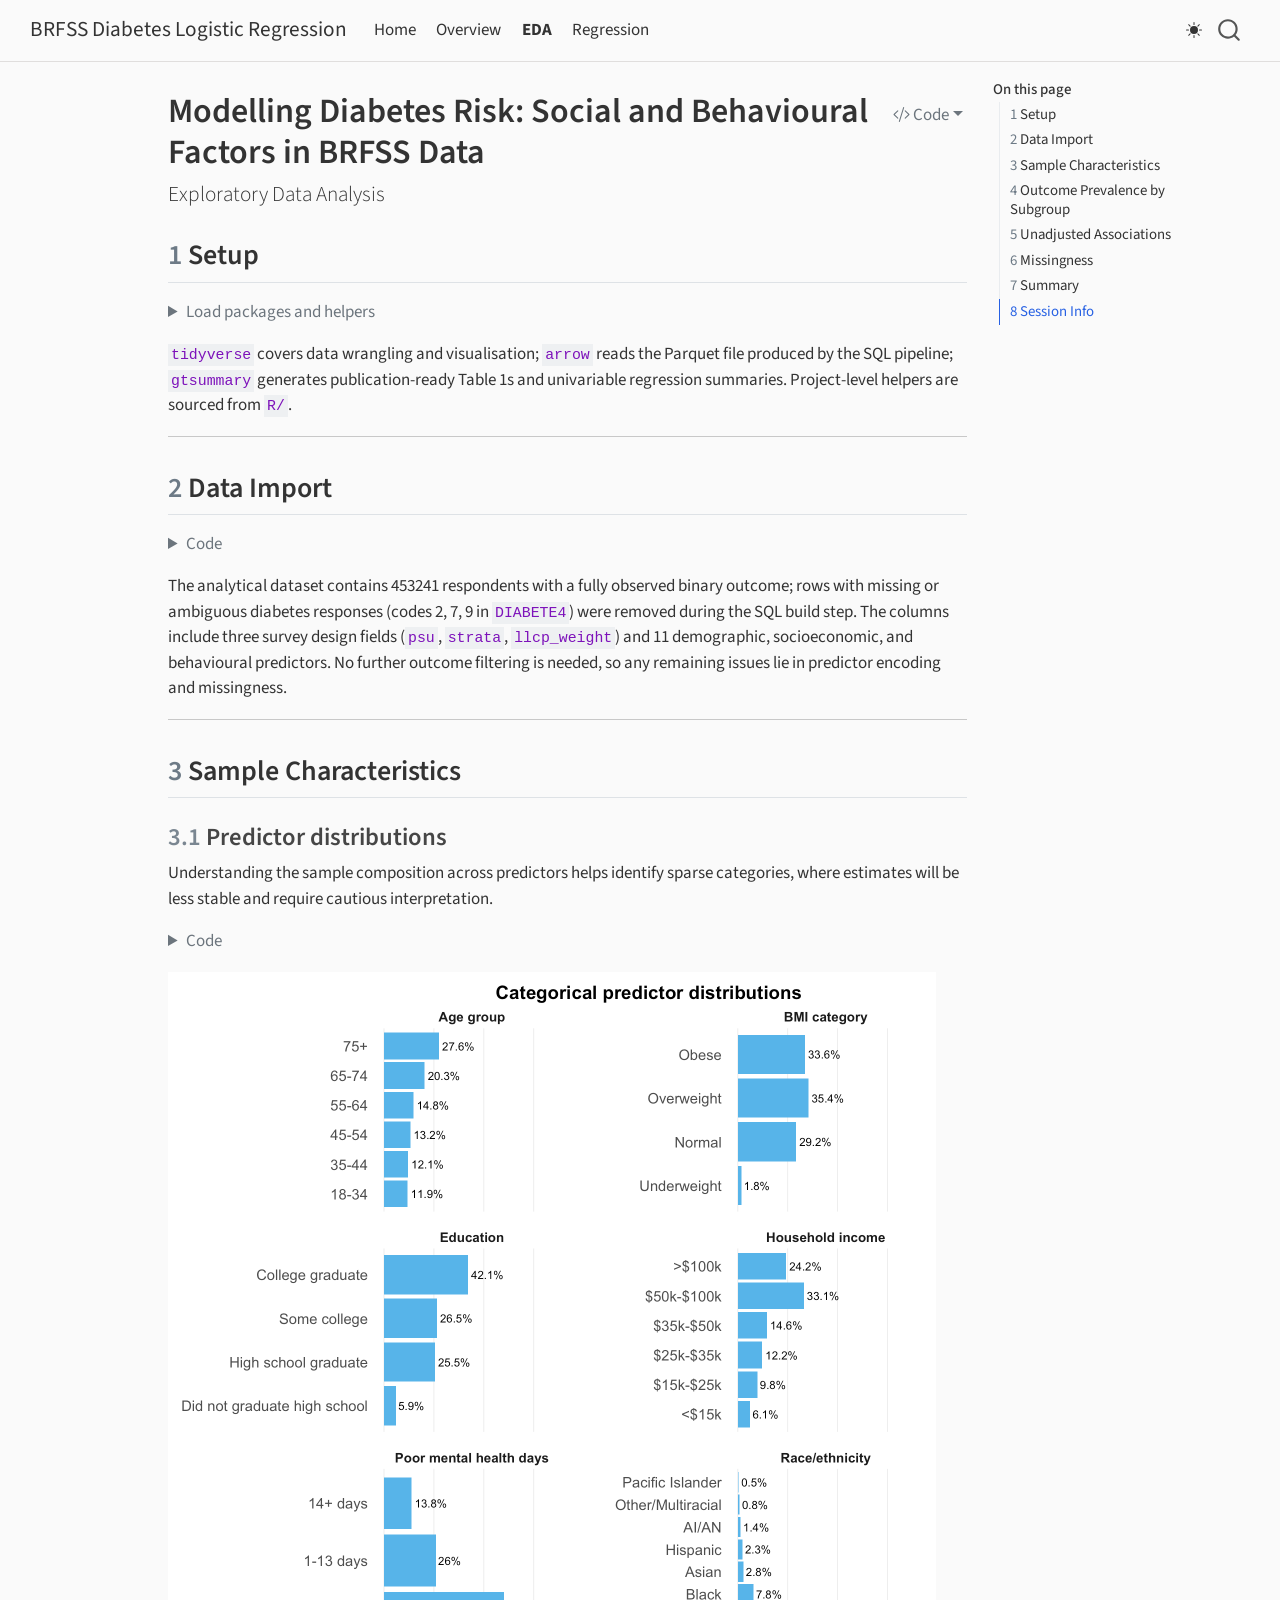
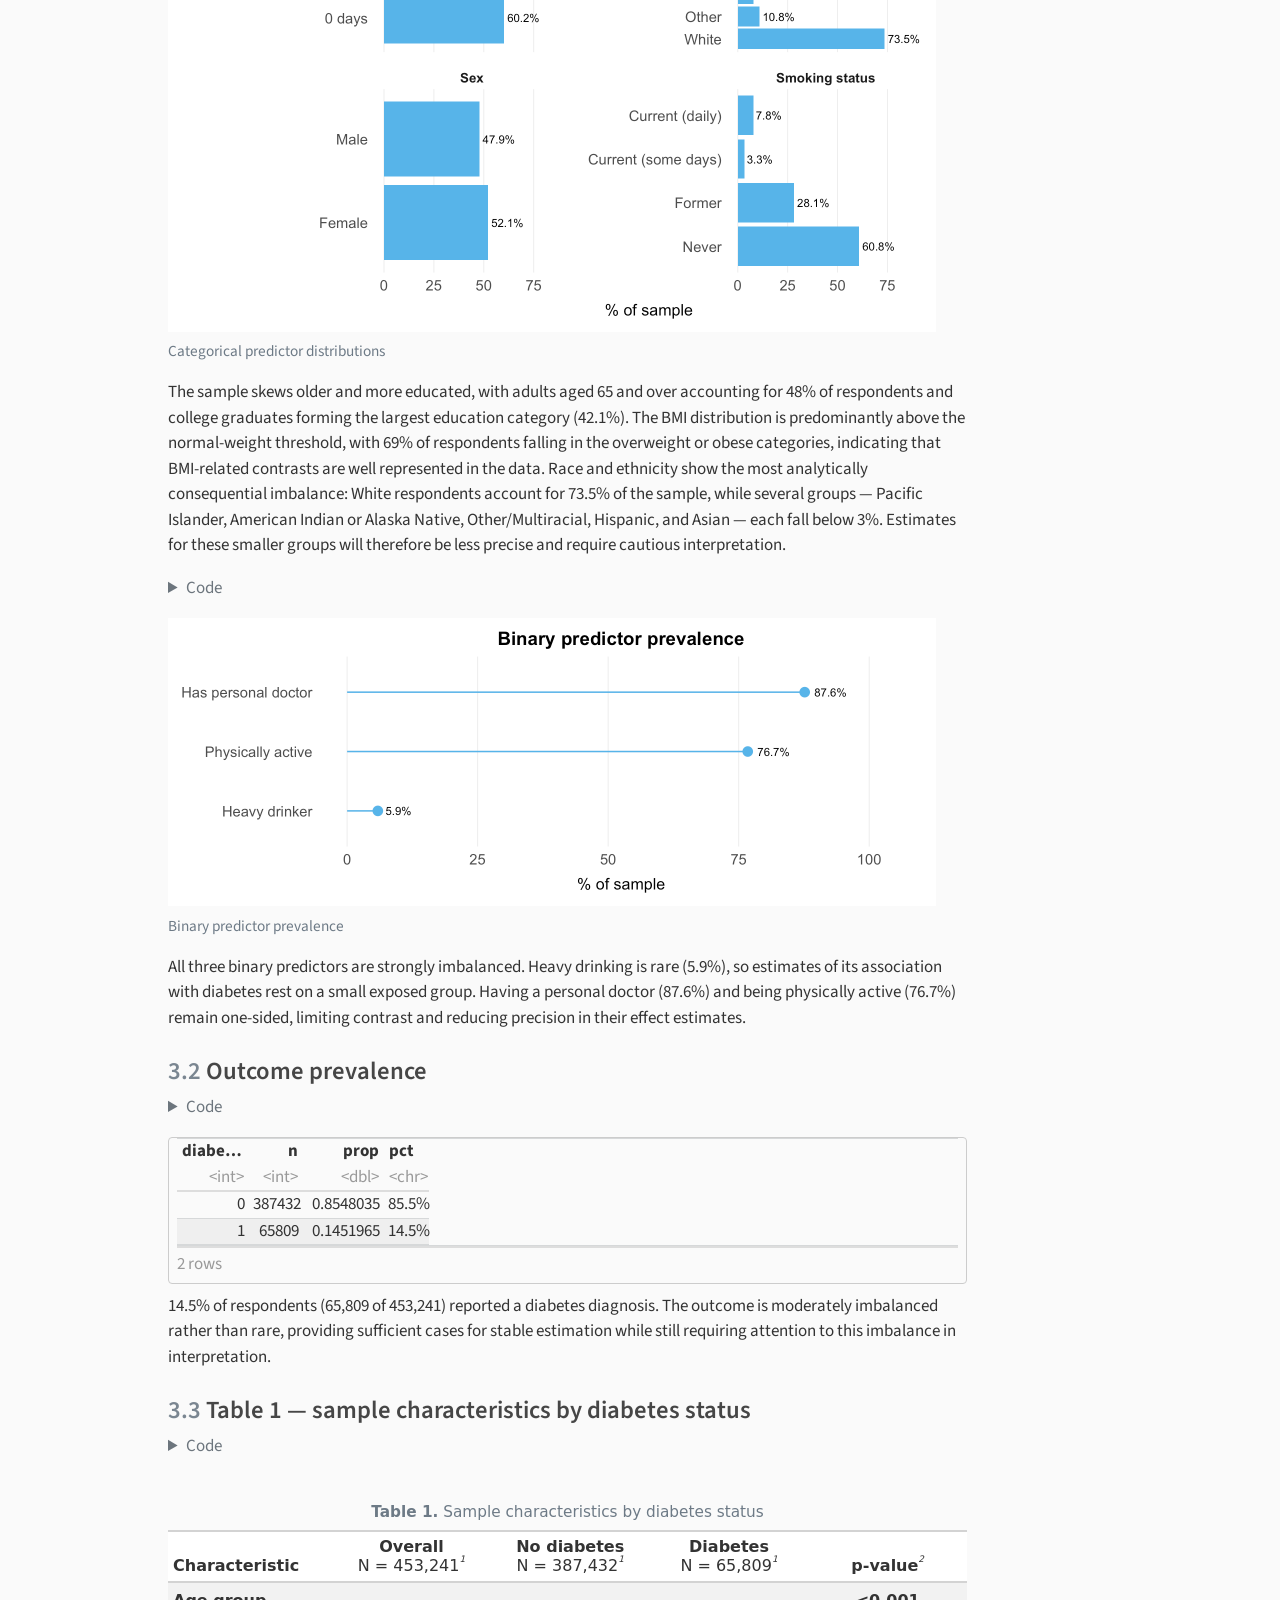
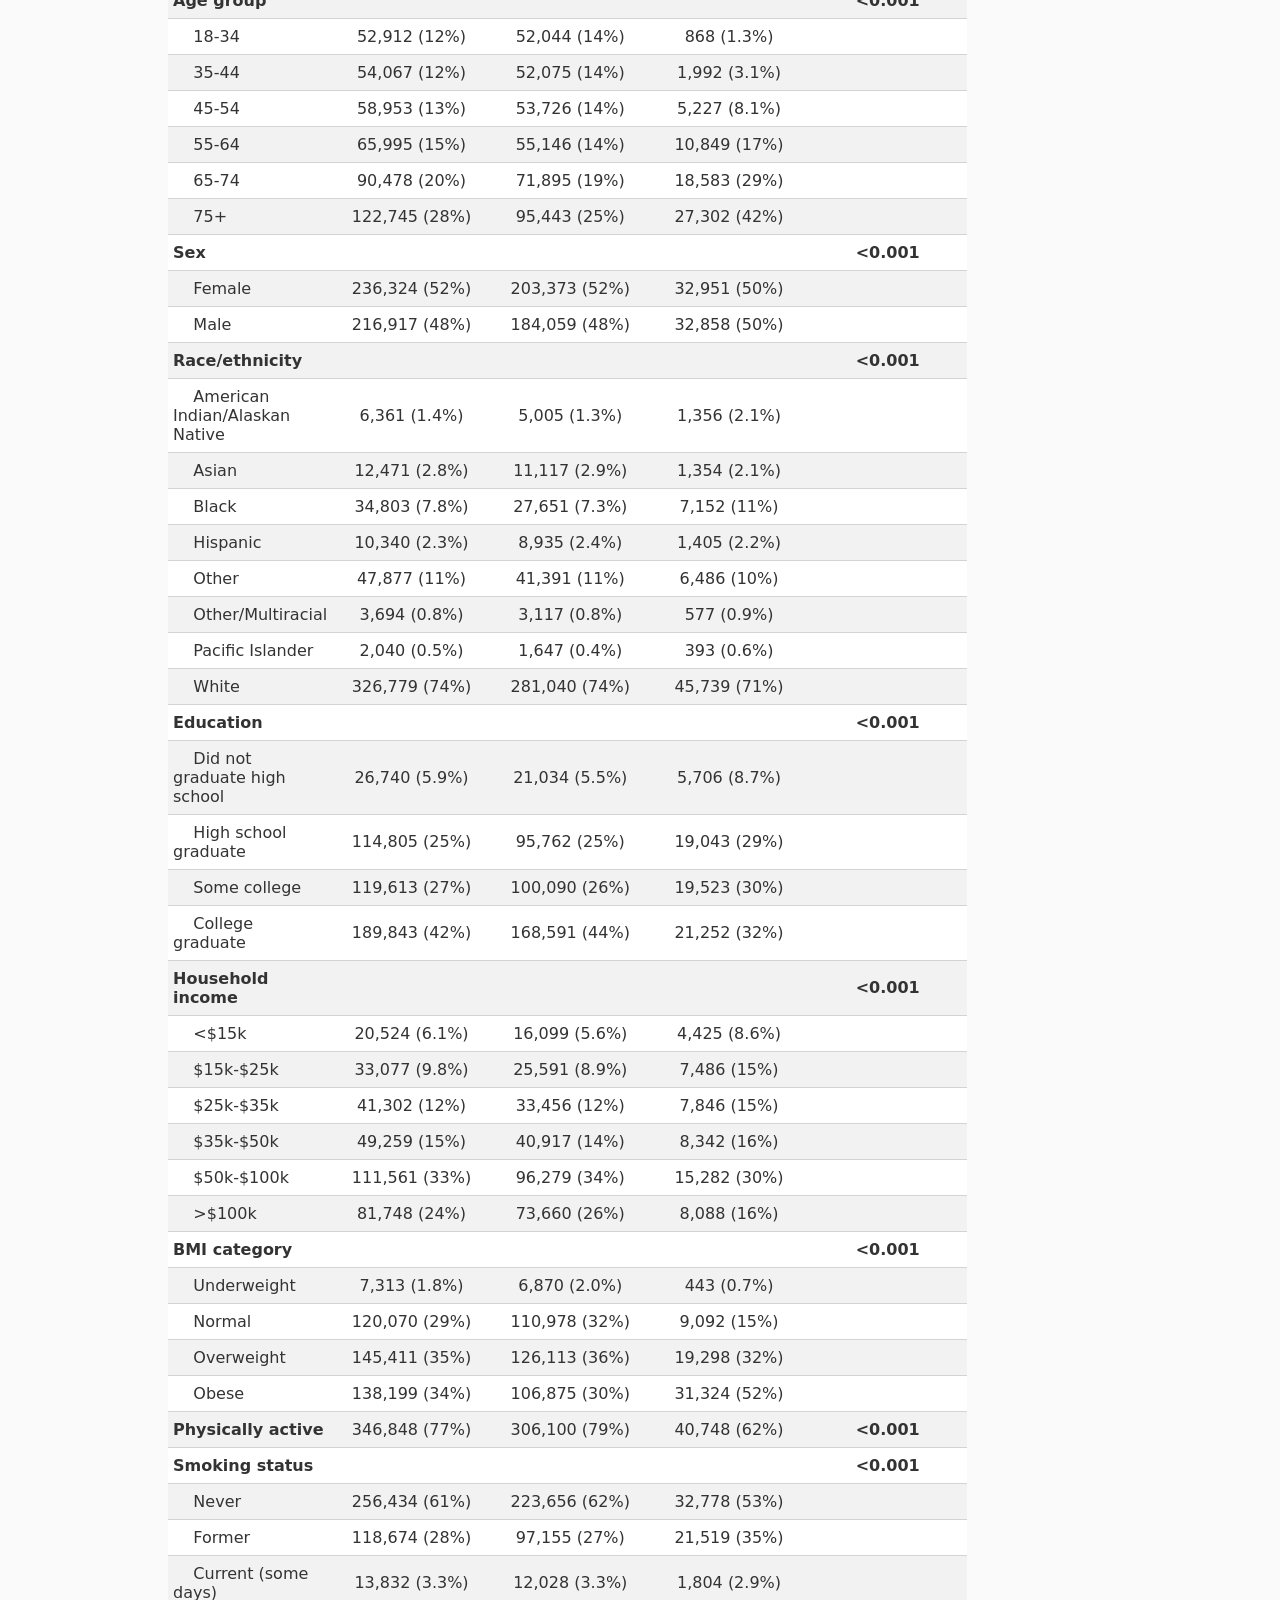
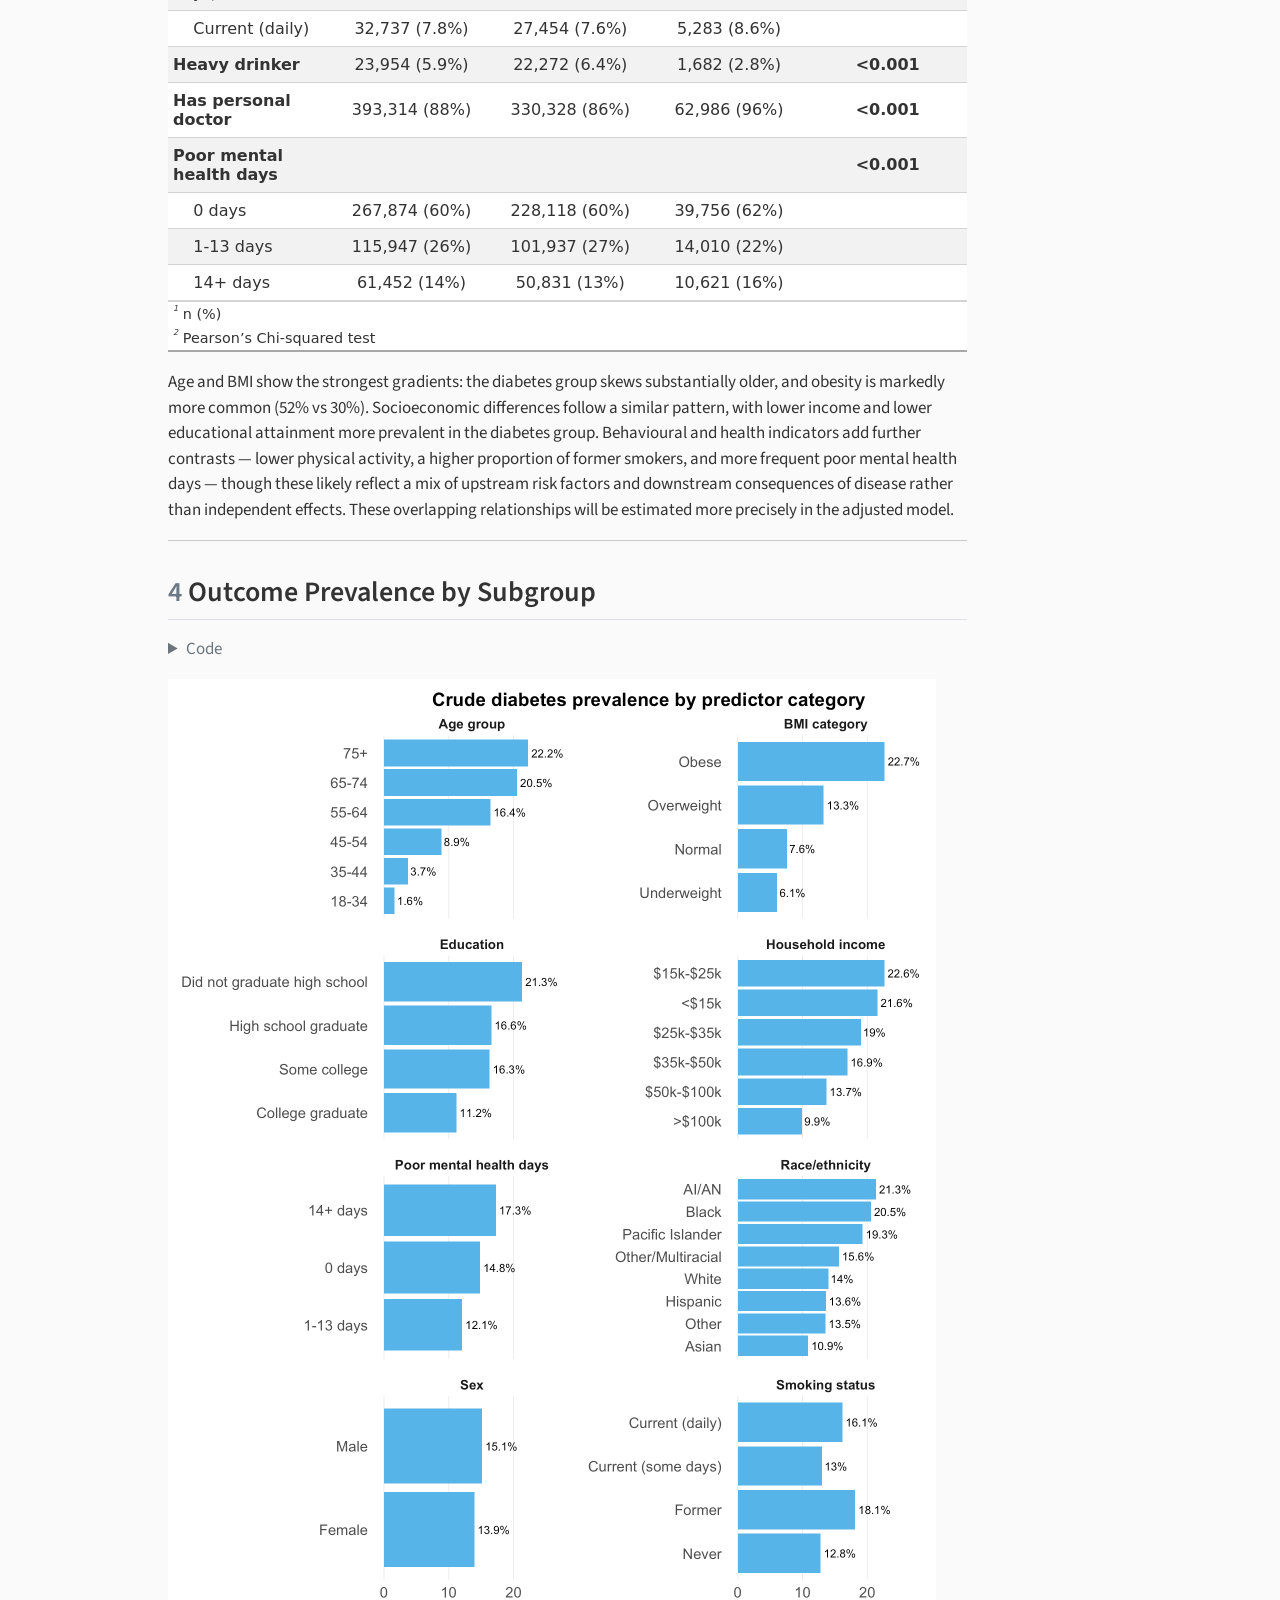
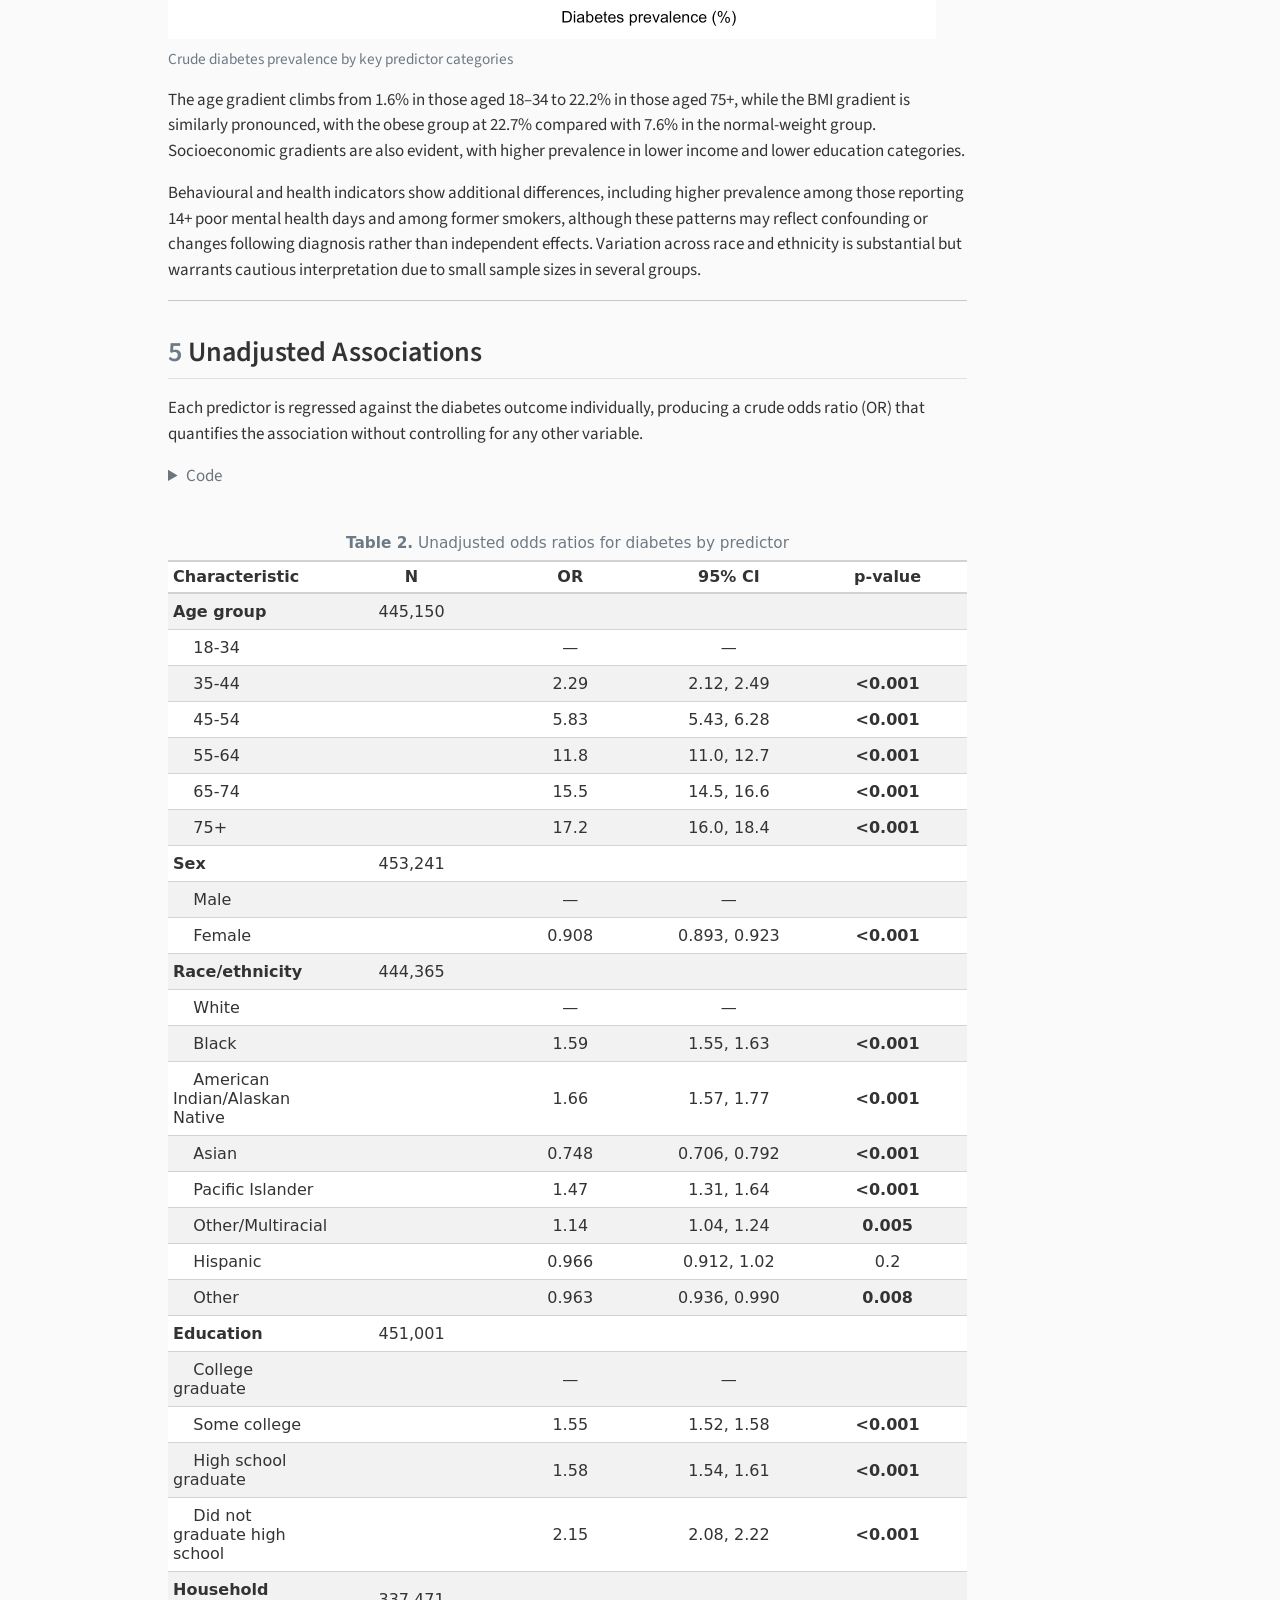
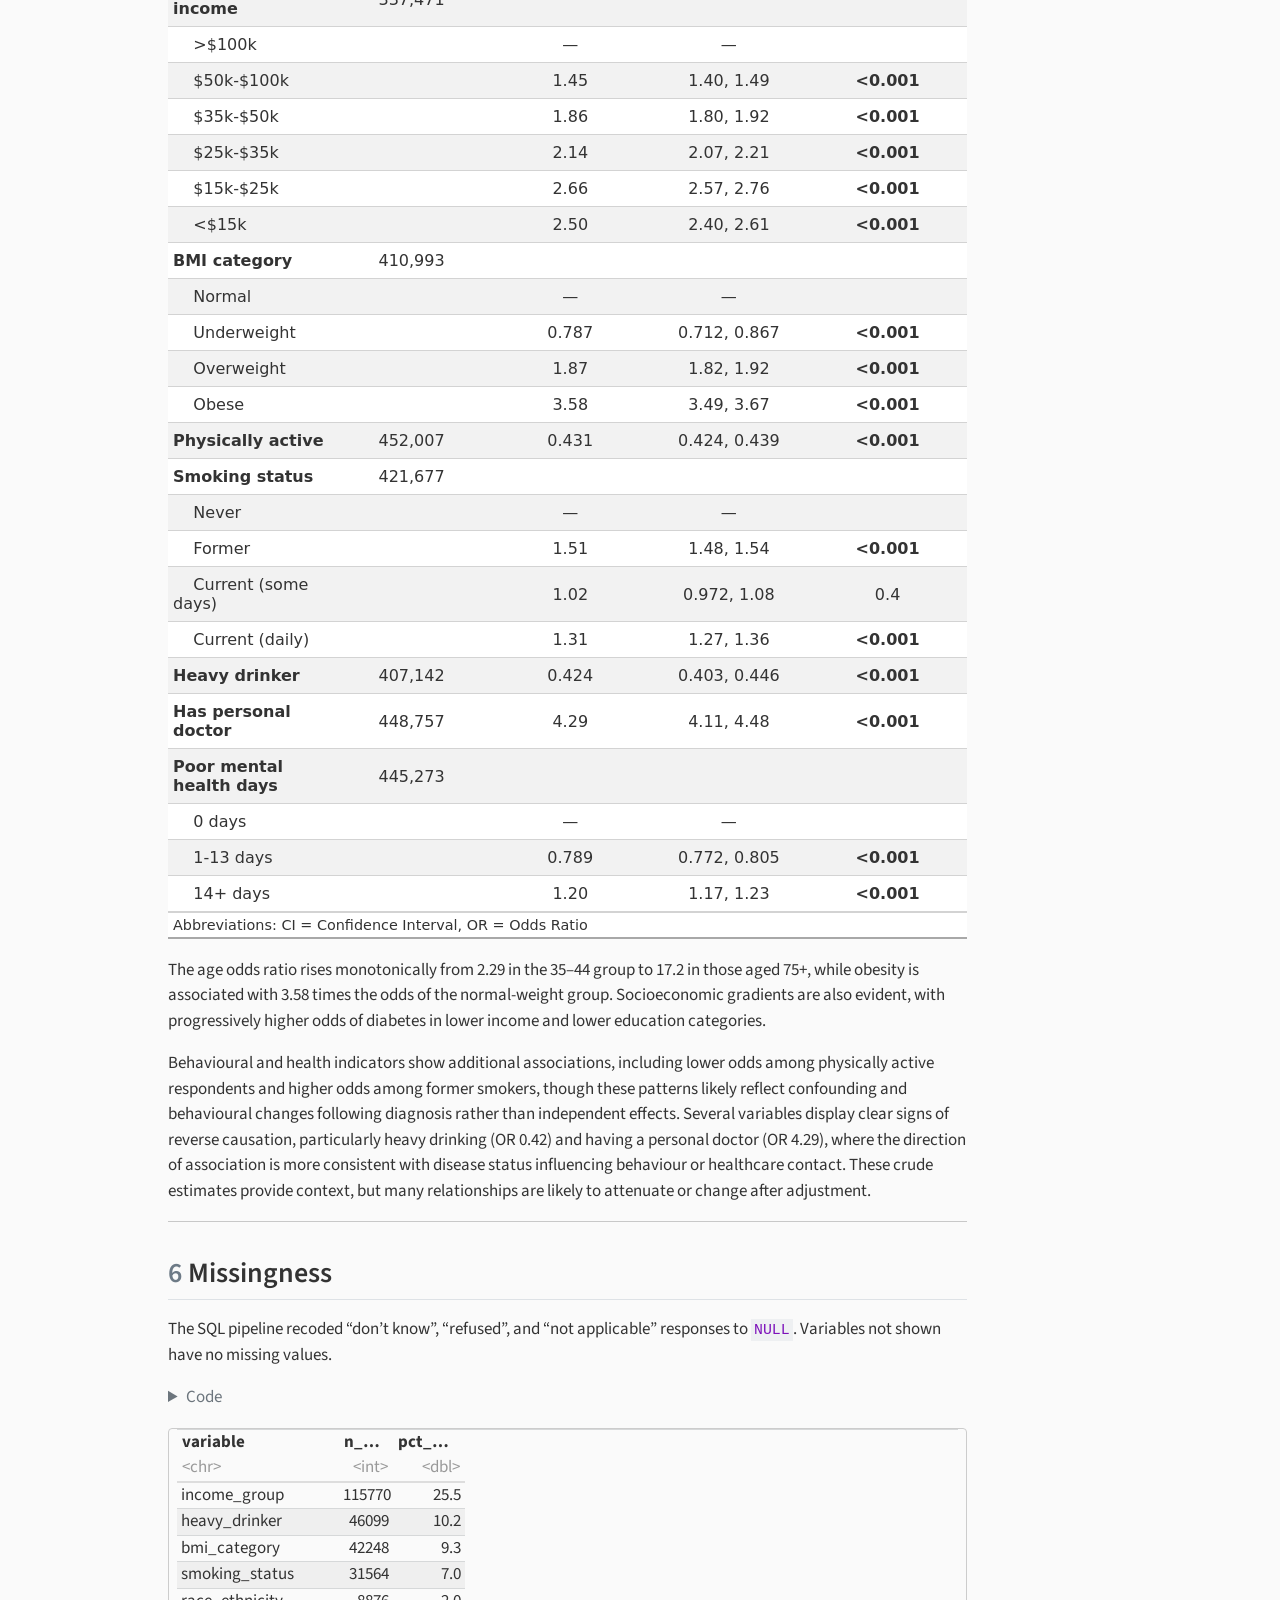
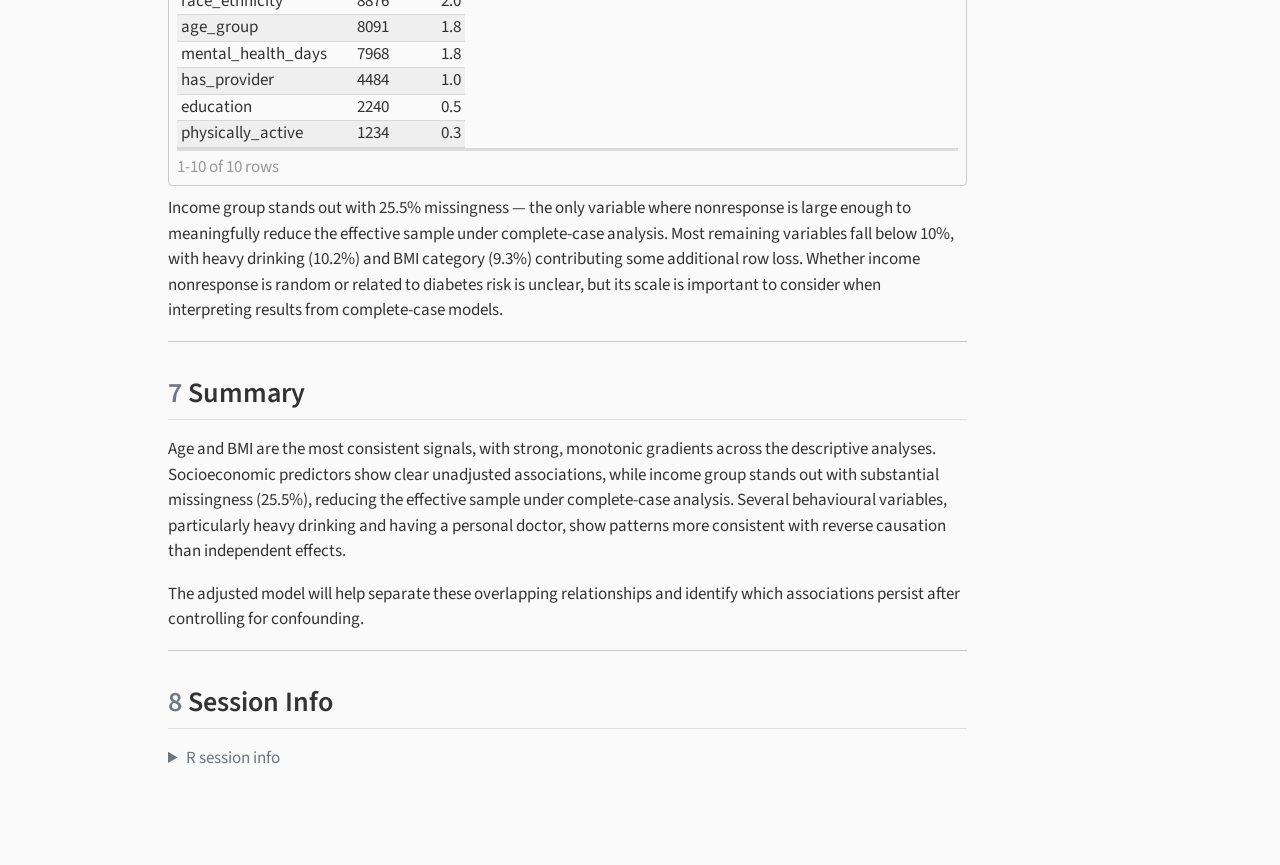
==== commit 94179aaa: "Built site for gh-pages" ====
--- a/analysis/eda.html
+++ b/analysis/eda.html
@@ -7,7 +7,7 @@
 <meta name="viewport" content="width=device-width, initial-scale=1.0, user-scalable=yes">
 
 
-<title>Logistic Regression: Social Determinants of Diabetes Diagnosis in U.S. Adults – BRFSS Diabetes Logistic Regression</title>
+<title>Modelling Diabetes Risk: Social and Behavioural Factors in BRFSS Data – BRFSS Diabetes Logistic Regression</title>
 <style>
 /* Default styles provided by pandoc.
 ** See https://pandoc.org/MANUAL.html#variables-for-html for config info.
@@ -349,7 +349,7 @@
 
 <header id="title-block-header" class="quarto-title-block default">
 <div class="quarto-title">
-<div class="quarto-title-block"><div><h1 class="title">Logistic Regression: Social Determinants of Diabetes Diagnosis in U.S. Adults</h1><button type="button" class="btn code-tools-button dropdown-toggle" id="quarto-code-tools-menu" data-bs-toggle="dropdown" aria-expanded="false"><i class="bi"></i> Code</button><ul class="dropdown-menu dropdown-menu-end" aria-labelelledby="quarto-code-tools-menu"><li><a id="quarto-show-all-code" class="dropdown-item" href="javascript:void(0)" role="button">Show All Code</a></li><li><a id="quarto-hide-all-code" class="dropdown-item" href="javascript:void(0)" role="button">Hide All Code</a></li><li><hr class="dropdown-divider"></li><li><a id="quarto-view-source" class="dropdown-item" href="javascript:void(0)" role="button">View Source</a></li></ul></div></div>
+<div class="quarto-title-block"><div><h1 class="title">Modelling Diabetes Risk: Social and Behavioural Factors in BRFSS Data</h1><button type="button" class="btn code-tools-button dropdown-toggle" id="quarto-code-tools-menu" data-bs-toggle="dropdown" aria-expanded="false"><i class="bi"></i> Code</button><ul class="dropdown-menu dropdown-menu-end" aria-labelelledby="quarto-code-tools-menu"><li><a id="quarto-show-all-code" class="dropdown-item" href="javascript:void(0)" role="button">Show All Code</a></li><li><a id="quarto-hide-all-code" class="dropdown-item" href="javascript:void(0)" role="button">Hide All Code</a></li><li><hr class="dropdown-divider"></li><li><a id="quarto-view-source" class="dropdown-item" href="javascript:void(0)" role="button">View Source</a></li></ul></div></div>
 <p class="subtitle lead">Exploratory Data Analysis</p>
 </div>
 
@@ -605,23 +605,23 @@
 <span id="cb6-44"><a href="#cb6-44" aria-hidden="true" tabindex="-1"></a>  <span class="fu">modify_caption</span>(<span class="st">"**Table 1.** Sample characteristics by diabetes status"</span>)</span></code></pre></div><button title="Copy to Clipboard" class="code-copy-button"><i class="bi"></i></button></div>
 </details>
 <div class="cell-output-display">
-<div id="laxkxpxttq" style="padding-left:0px;padding-right:0px;padding-top:10px;padding-bottom:10px;overflow-x:auto;overflow-y:auto;width:auto;height:auto;">
-<style>#laxkxpxttq table {
+<div id="edldiqbtvp" style="padding-left:0px;padding-right:0px;padding-top:10px;padding-bottom:10px;overflow-x:auto;overflow-y:auto;width:auto;height:auto;">
+<style>#edldiqbtvp table {
   font-family: system-ui, 'Segoe UI', Roboto, Helvetica, Arial, sans-serif, 'Apple Color Emoji', 'Segoe UI Emoji', 'Segoe UI Symbol', 'Noto Color Emoji';
   -webkit-font-smoothing: antialiased;
   -moz-osx-font-smoothing: grayscale;
 }
 
-#laxkxpxttq thead, #laxkxpxttq tbody, #laxkxpxttq tfoot, #laxkxpxttq tr, #laxkxpxttq td, #laxkxpxttq th {
+#edldiqbtvp thead, #edldiqbtvp tbody, #edldiqbtvp tfoot, #edldiqbtvp tr, #edldiqbtvp td, #edldiqbtvp th {
   border-style: none;
 }
 
-#laxkxpxttq p {
+#edldiqbtvp p {
   margin: 0;
   padding: 0;
 }
 
-#laxkxpxttq .gt_table {
+#edldiqbtvp .gt_table {
   display: table;
   border-collapse: collapse;
   line-height: normal;
@@ -647,12 +647,12 @@
   border-left-color: #D3D3D3;
 }
 
-#laxkxpxttq .gt_caption {
+#edldiqbtvp .gt_caption {
   padding-top: 4px;
   padding-bottom: 4px;
 }
 
-#laxkxpxttq .gt_title {
+#edldiqbtvp .gt_title {
   color: #333333;
   font-size: 125%;
   font-weight: initial;
@@ -664,7 +664,7 @@
   border-bottom-width: 0;
 }
 
-#laxkxpxttq .gt_subtitle {
+#edldiqbtvp .gt_subtitle {
   color: #333333;
   font-size: 85%;
   font-weight: initial;
@@ -676,7 +676,7 @@
   border-top-width: 0;
 }
 
-#laxkxpxttq .gt_heading {
+#edldiqbtvp .gt_heading {
   background-color: #FFFFFF;
   text-align: center;
   border-bottom-color: #FFFFFF;
@@ -688,13 +688,13 @@
   border-right-color: #D3D3D3;
 }
 
-#laxkxpxttq .gt_bottom_border {
+#edldiqbtvp .gt_bottom_border {
   border-bottom-style: solid;
   border-bottom-width: 2px;
   border-bottom-color: #D3D3D3;
 }
 
-#laxkxpxttq .gt_col_headings {
+#edldiqbtvp .gt_col_headings {
   border-top-style: solid;
   border-top-width: 2px;
   border-top-color: #D3D3D3;
@@ -709,7 +709,7 @@
   border-right-color: #D3D3D3;
 }
 
-#laxkxpxttq .gt_col_heading {
+#edldiqbtvp .gt_col_heading {
   color: #333333;
   background-color: #FFFFFF;
   font-size: 100%;
@@ -729,7 +729,7 @@
   overflow-x: hidden;
 }
 
-#laxkxpxttq .gt_column_spanner_outer {
+#edldiqbtvp .gt_column_spanner_outer {
   color: #333333;
   background-color: #FFFFFF;
   font-size: 100%;
@@ -741,15 +741,15 @@
   padding-right: 4px;
 }
 
-#laxkxpxttq .gt_column_spanner_outer:first-child {
+#edldiqbtvp .gt_column_spanner_outer:first-child {
   padding-left: 0;
 }
 
-#laxkxpxttq .gt_column_spanner_outer:last-child {
+#edldiqbtvp .gt_column_spanner_outer:last-child {
   padding-right: 0;
 }
 
-#laxkxpxttq .gt_column_spanner {
+#edldiqbtvp .gt_column_spanner {
   border-bottom-style: solid;
   border-bottom-width: 2px;
   border-bottom-color: #D3D3D3;
@@ -761,11 +761,11 @@
   width: 100%;
 }
 
-#laxkxpxttq .gt_spanner_row {
+#edldiqbtvp .gt_spanner_row {
   border-bottom-style: hidden;
 }
 
-#laxkxpxttq .gt_group_heading {
+#edldiqbtvp .gt_group_heading {
   padding-top: 8px;
   padding-bottom: 8px;
   padding-left: 5px;
@@ -791,7 +791,7 @@
   text-align: left;
 }
 
-#laxkxpxttq .gt_empty_group_heading {
+#edldiqbtvp .gt_empty_group_heading {
   padding: 0.5px;
   color: #333333;
   background-color: #FFFFFF;
@@ -806,15 +806,15 @@
   vertical-align: middle;
 }
 
-#laxkxpxttq .gt_from_md > :first-child {
+#edldiqbtvp .gt_from_md > :first-child {
   margin-top: 0;
 }
 
-#laxkxpxttq .gt_from_md > :last-child {
+#edldiqbtvp .gt_from_md > :last-child {
   margin-bottom: 0;
 }
 
-#laxkxpxttq .gt_row {
+#edldiqbtvp .gt_row {
   padding-top: 8px;
   padding-bottom: 8px;
   padding-left: 5px;
@@ -833,7 +833,7 @@
   overflow-x: hidden;
 }
 
-#laxkxpxttq .gt_stub {
+#edldiqbtvp .gt_stub {
   color: #333333;
   background-color: #FFFFFF;
   font-size: 100%;
@@ -846,7 +846,7 @@
   padding-right: 5px;
 }
 
-#laxkxpxttq .gt_stub_row_group {
+#edldiqbtvp .gt_stub_row_group {
   color: #333333;
   background-color: #FFFFFF;
   font-size: 100%;
@@ -860,15 +860,15 @@
   vertical-align: top;
 }
 
-#laxkxpxttq .gt_row_group_first td {
+#edldiqbtvp .gt_row_group_first td {
   border-top-width: 2px;
 }
 
-#laxkxpxttq .gt_row_group_first th {
+#edldiqbtvp .gt_row_group_first th {
   border-top-width: 2px;
 }
 
-#laxkxpxttq .gt_summary_row {
+#edldiqbtvp .gt_summary_row {
   color: #333333;
   background-color: #FFFFFF;
   text-transform: inherit;
@@ -878,16 +878,16 @@
   padding-right: 5px;
 }
 
-#laxkxpxttq .gt_first_summary_row {
+#edldiqbtvp .gt_first_summary_row {
   border-top-style: solid;
   border-top-color: #D3D3D3;
 }
 
-#laxkxpxttq .gt_first_summary_row.thick {
+#edldiqbtvp .gt_first_summary_row.thick {
   border-top-width: 2px;
 }
 
-#laxkxpxttq .gt_last_summary_row {
+#edldiqbtvp .gt_last_summary_row {
   padding-top: 8px;
   padding-bottom: 8px;
   padding-left: 5px;
@@ -897,7 +897,7 @@
   border-bottom-color: #D3D3D3;
 }
 
-#laxkxpxttq .gt_grand_summary_row {
+#edldiqbtvp .gt_grand_summary_row {
   color: #333333;
   background-color: #FFFFFF;
   text-transform: inherit;
@@ -907,7 +907,7 @@
   padding-right: 5px;
 }
 
-#laxkxpxttq .gt_first_grand_summary_row {
+#edldiqbtvp .gt_first_grand_summary_row {
   padding-top: 8px;
   padding-bottom: 8px;
   padding-left: 5px;
@@ -917,7 +917,7 @@
   border-top-color: #D3D3D3;
 }
 
-#laxkxpxttq .gt_last_grand_summary_row_top {
+#edldiqbtvp .gt_last_grand_summary_row_top {
   padding-top: 8px;
   padding-bottom: 8px;
   padding-left: 5px;
@@ -927,11 +927,11 @@
   border-bottom-color: #D3D3D3;
 }
 
-#laxkxpxttq .gt_striped {
+#edldiqbtvp .gt_striped {
   background-color: rgba(128, 128, 128, 0.05);
 }
 
-#laxkxpxttq .gt_table_body {
+#edldiqbtvp .gt_table_body {
   border-top-style: solid;
   border-top-width: 2px;
   border-top-color: #D3D3D3;
@@ -940,7 +940,7 @@
   border-bottom-color: #D3D3D3;
 }
 
-#laxkxpxttq .gt_footnotes {
+#edldiqbtvp .gt_footnotes {
   color: #333333;
   background-color: #FFFFFF;
   border-bottom-style: none;
@@ -954,7 +954,7 @@
   border-right-color: #D3D3D3;
 }
 
-#laxkxpxttq .gt_footnote {
+#edldiqbtvp .gt_footnote {
   margin: 0px;
   font-size: 90%;
   padding-top: 4px;
@@ -963,7 +963,7 @@
   padding-right: 5px;
 }
 
-#laxkxpxttq .gt_sourcenotes {
+#edldiqbtvp .gt_sourcenotes {
   color: #333333;
   background-color: #FFFFFF;
   border-bottom-style: none;
@@ -977,7 +977,7 @@
   border-right-color: #D3D3D3;
 }
 
-#laxkxpxttq .gt_sourcenote {
+#edldiqbtvp .gt_sourcenote {
   font-size: 90%;
   padding-top: 4px;
   padding-bottom: 4px;
@@ -985,72 +985,72 @@
   padding-right: 5px;
 }
 
-#laxkxpxttq .gt_left {
+#edldiqbtvp .gt_left {
   text-align: left;
 }
 
-#laxkxpxttq .gt_center {
+#edldiqbtvp .gt_center {
   text-align: center;
 }
 
-#laxkxpxttq .gt_right {
+#edldiqbtvp .gt_right {
   text-align: right;
   font-variant-numeric: tabular-nums;
 }
 
-#laxkxpxttq .gt_font_normal {
+#edldiqbtvp .gt_font_normal {
   font-weight: normal;
 }
 
-#laxkxpxttq .gt_font_bold {
+#edldiqbtvp .gt_font_bold {
   font-weight: bold;
 }
 
-#laxkxpxttq .gt_font_italic {
+#edldiqbtvp .gt_font_italic {
   font-style: italic;
 }
 
-#laxkxpxttq .gt_super {
+#edldiqbtvp .gt_super {
   font-size: 65%;
 }
 
-#laxkxpxttq .gt_footnote_marks {
+#edldiqbtvp .gt_footnote_marks {
   font-size: 75%;
   vertical-align: 0.4em;
   position: initial;
 }
 
-#laxkxpxttq .gt_asterisk {
+#edldiqbtvp .gt_asterisk {
   font-size: 100%;
   vertical-align: 0;
 }
 
-#laxkxpxttq .gt_indent_1 {
+#edldiqbtvp .gt_indent_1 {
   text-indent: 5px;
 }
 
-#laxkxpxttq .gt_indent_2 {
+#edldiqbtvp .gt_indent_2 {
   text-indent: 10px;
 }
 
-#laxkxpxttq .gt_indent_3 {
+#edldiqbtvp .gt_indent_3 {
   text-indent: 15px;
 }
 
-#laxkxpxttq .gt_indent_4 {
+#edldiqbtvp .gt_indent_4 {
   text-indent: 20px;
 }
 
-#laxkxpxttq .gt_indent_5 {
+#edldiqbtvp .gt_indent_5 {
   text-indent: 25px;
 }
 
-#laxkxpxttq .katex-display {
+#edldiqbtvp .katex-display {
   display: inline-flex !important;
   margin-bottom: 0.75em !important;
 }
 
-#laxkxpxttq div.Reactable > div.rt-table > div.rt-thead > div.rt-tr.rt-tr-group-header > div.rt-th-group:after {
+#edldiqbtvp div.Reactable > div.rt-table > div.rt-thead > div.rt-tr.rt-tr-group-header > div.rt-th-group:after {
   height: 0px !important;
 }
 </style>
@@ -1629,23 +1629,23 @@
 <span id="cb8-53"><a href="#cb8-53" aria-hidden="true" tabindex="-1"></a>  <span class="fu">modify_caption</span>(<span class="st">"**Table 2.** Unadjusted odds ratios for diabetes by predictor"</span>)</span></code></pre></div><button title="Copy to Clipboard" class="code-copy-button"><i class="bi"></i></button></div>
 </details>
 <div class="cell-output-display">
-<div id="jiebekhoca" style="padding-left:0px;padding-right:0px;padding-top:10px;padding-bottom:10px;overflow-x:auto;overflow-y:auto;width:auto;height:auto;">
-<style>#jiebekhoca table {
+<div id="qyvvnfqblb" style="padding-left:0px;padding-right:0px;padding-top:10px;padding-bottom:10px;overflow-x:auto;overflow-y:auto;width:auto;height:auto;">
+<style>#qyvvnfqblb table {
   font-family: system-ui, 'Segoe UI', Roboto, Helvetica, Arial, sans-serif, 'Apple Color Emoji', 'Segoe UI Emoji', 'Segoe UI Symbol', 'Noto Color Emoji';
   -webkit-font-smoothing: antialiased;
   -moz-osx-font-smoothing: grayscale;
 }
 
-#jiebekhoca thead, #jiebekhoca tbody, #jiebekhoca tfoot, #jiebekhoca tr, #jiebekhoca td, #jiebekhoca th {
+#qyvvnfqblb thead, #qyvvnfqblb tbody, #qyvvnfqblb tfoot, #qyvvnfqblb tr, #qyvvnfqblb td, #qyvvnfqblb th {
   border-style: none;
 }
 
-#jiebekhoca p {
+#qyvvnfqblb p {
   margin: 0;
   padding: 0;
 }
 
-#jiebekhoca .gt_table {
+#qyvvnfqblb .gt_table {
   display: table;
   border-collapse: collapse;
   line-height: normal;
@@ -1671,12 +1671,12 @@
   border-left-color: #D3D3D3;
 }
 
-#jiebekhoca .gt_caption {
+#qyvvnfqblb .gt_caption {
   padding-top: 4px;
   padding-bottom: 4px;
 }
 
-#jiebekhoca .gt_title {
+#qyvvnfqblb .gt_title {
   color: #333333;
   font-size: 125%;
   font-weight: initial;
@@ -1688,7 +1688,7 @@
   border-bottom-width: 0;
 }
 
-#jiebekhoca .gt_subtitle {
+#qyvvnfqblb .gt_subtitle {
   color: #333333;
   font-size: 85%;
   font-weight: initial;
@@ -1700,7 +1700,7 @@
   border-top-width: 0;
 }
 
-#jiebekhoca .gt_heading {
+#qyvvnfqblb .gt_heading {
   background-color: #FFFFFF;
   text-align: center;
   border-bottom-color: #FFFFFF;
@@ -1712,13 +1712,13 @@
   border-right-color: #D3D3D3;
 }
 
-#jiebekhoca .gt_bottom_border {
+#qyvvnfqblb .gt_bottom_border {
   border-bottom-style: solid;
   border-bottom-width: 2px;
   border-bottom-color: #D3D3D3;
 }
 
-#jiebekhoca .gt_col_headings {
+#qyvvnfqblb .gt_col_headings {
   border-top-style: solid;
   border-top-width: 2px;
   border-top-color: #D3D3D3;
@@ -1733,7 +1733,7 @@
   border-right-color: #D3D3D3;
 }
 
-#jiebekhoca .gt_col_heading {
+#qyvvnfqblb .gt_col_heading {
   color: #333333;
   background-color: #FFFFFF;
   font-size: 100%;
@@ -1753,7 +1753,7 @@
   overflow-x: hidden;
 }
 
-#jiebekhoca .gt_column_spanner_outer {
+#qyvvnfqblb .gt_column_spanner_outer {
   color: #333333;
   background-color: #FFFFFF;
   font-size: 100%;
@@ -1765,15 +1765,15 @@
   padding-right: 4px;
 }
 
-#jiebekhoca .gt_column_spanner_outer:first-child {
+#qyvvnfqblb .gt_column_spanner_outer:first-child {
   padding-left: 0;
 }
 
-#jiebekhoca .gt_column_spanner_outer:last-child {
+#qyvvnfqblb .gt_column_spanner_outer:last-child {
   padding-right: 0;
 }
 
-#jiebekhoca .gt_column_spanner {
+#qyvvnfqblb .gt_column_spanner {
   border-bottom-style: solid;
   border-bottom-width: 2px;
   border-bottom-color: #D3D3D3;
@@ -1785,11 +1785,11 @@
   width: 100%;
 }
 
-#jiebekhoca .gt_spanner_row {
+#qyvvnfqblb .gt_spanner_row {
   border-bottom-style: hidden;
 }
 
-#jiebekhoca .gt_group_heading {
+#qyvvnfqblb .gt_group_heading {
   padding-top: 8px;
   padding-bottom: 8px;
   padding-left: 5px;
@@ -1815,7 +1815,7 @@
   text-align: left;
 }
 
-#jiebekhoca .gt_empty_group_heading {
+#qyvvnfqblb .gt_empty_group_heading {
   padding: 0.5px;
   color: #333333;
   background-color: #FFFFFF;
@@ -1830,15 +1830,15 @@
   vertical-align: middle;
 }
 
-#jiebekhoca .gt_from_md > :first-child {
+#qyvvnfqblb .gt_from_md > :first-child {
   margin-top: 0;
 }
 
-#jiebekhoca .gt_from_md > :last-child {
+#qyvvnfqblb .gt_from_md > :last-child {
   margin-bottom: 0;
 }
 
-#jiebekhoca .gt_row {
+#qyvvnfqblb .gt_row {
   padding-top: 8px;
   padding-bottom: 8px;
   padding-left: 5px;
@@ -1857,7 +1857,7 @@
   overflow-x: hidden;
 }
 
-#jiebekhoca .gt_stub {
+#qyvvnfqblb .gt_stub {
   color: #333333;
   background-color: #FFFFFF;
   font-size: 100%;
@@ -1870,7 +1870,7 @@
   padding-right: 5px;
 }
 
-#jiebekhoca .gt_stub_row_group {
+#qyvvnfqblb .gt_stub_row_group {
   color: #333333;
   background-color: #FFFFFF;
   font-size: 100%;
@@ -1884,15 +1884,15 @@
   vertical-align: top;
 }
 
-#jiebekhoca .gt_row_group_first td {
+#qyvvnfqblb .gt_row_group_first td {
   border-top-width: 2px;
 }
 
-#jiebekhoca .gt_row_group_first th {
+#qyvvnfqblb .gt_row_group_first th {
   border-top-width: 2px;
 }
 
-#jiebekhoca .gt_summary_row {
+#qyvvnfqblb .gt_summary_row {
   color: #333333;
   background-color: #FFFFFF;
   text-transform: inherit;
@@ -1902,16 +1902,16 @@
   padding-right: 5px;
 }
 
-#jiebekhoca .gt_first_summary_row {
+#qyvvnfqblb .gt_first_summary_row {
   border-top-style: solid;
   border-top-color: #D3D3D3;
 }
 
-#jiebekhoca .gt_first_summary_row.thick {
+#qyvvnfqblb .gt_first_summary_row.thick {
   border-top-width: 2px;
 }
 
-#jiebekhoca .gt_last_summary_row {
+#qyvvnfqblb .gt_last_summary_row {
   padding-top: 8px;
   padding-bottom: 8px;
   padding-left: 5px;
@@ -1921,7 +1921,7 @@
   border-bottom-color: #D3D3D3;
 }
 
-#jiebekhoca .gt_grand_summary_row {
+#qyvvnfqblb .gt_grand_summary_row {
   color: #333333;
   background-color: #FFFFFF;
   text-transform: inherit;
@@ -1931,7 +1931,7 @@
   padding-right: 5px;
 }
 
-#jiebekhoca .gt_first_grand_summary_row {
+#qyvvnfqblb .gt_first_grand_summary_row {
   padding-top: 8px;
   padding-bottom: 8px;
   padding-left: 5px;
@@ -1941,7 +1941,7 @@
   border-top-color: #D3D3D3;
 }
 
-#jiebekhoca .gt_last_grand_summary_row_top {
+#qyvvnfqblb .gt_last_grand_summary_row_top {
   padding-top: 8px;
   padding-bottom: 8px;
   padding-left: 5px;
@@ -1951,11 +1951,11 @@
   border-bottom-color: #D3D3D3;
 }
 
-#jiebekhoca .gt_striped {
+#qyvvnfqblb .gt_striped {
   background-color: rgba(128, 128, 128, 0.05);
 }
 
-#jiebekhoca .gt_table_body {
+#qyvvnfqblb .gt_table_body {
   border-top-style: solid;
   border-top-width: 2px;
   border-top-color: #D3D3D3;
@@ -1964,7 +1964,7 @@
   border-bottom-color: #D3D3D3;
 }
 
-#jiebekhoca .gt_footnotes {
+#qyvvnfqblb .gt_footnotes {
   color: #333333;
   background-color: #FFFFFF;
   border-bottom-style: none;
@@ -1978,7 +1978,7 @@
   border-right-color: #D3D3D3;
 }
 
-#jiebekhoca .gt_footnote {
+#qyvvnfqblb .gt_footnote {
   margin: 0px;
   font-size: 90%;
   padding-top: 4px;
@@ -1987,7 +1987,7 @@
   padding-right: 5px;
 }
 
-#jiebekhoca .gt_sourcenotes {
+#qyvvnfqblb .gt_sourcenotes {
   color: #333333;
   background-color: #FFFFFF;
   border-bottom-style: none;
@@ -2001,7 +2001,7 @@
   border-right-color: #D3D3D3;
 }
 
-#jiebekhoca .gt_sourcenote {
+#qyvvnfqblb .gt_sourcenote {
   font-size: 90%;
   padding-top: 4px;
   padding-bottom: 4px;
@@ -2009,72 +2009,72 @@
   padding-right: 5px;
 }
 
-#jiebekhoca .gt_left {
+#qyvvnfqblb .gt_left {
   text-align: left;
 }
 
-#jiebekhoca .gt_center {
+#qyvvnfqblb .gt_center {
   text-align: center;
 }
 
-#jiebekhoca .gt_right {
+#qyvvnfqblb .gt_right {
   text-align: right;
   font-variant-numeric: tabular-nums;
 }
 
-#jiebekhoca .gt_font_normal {
+#qyvvnfqblb .gt_font_normal {
   font-weight: normal;
 }
 
-#jiebekhoca .gt_font_bold {
+#qyvvnfqblb .gt_font_bold {
   font-weight: bold;
 }
 
-#jiebekhoca .gt_font_italic {
+#qyvvnfqblb .gt_font_italic {
   font-style: italic;
 }
 
-#jiebekhoca .gt_super {
+#qyvvnfqblb .gt_super {
   font-size: 65%;
 }
 
-#jiebekhoca .gt_footnote_marks {
+#qyvvnfqblb .gt_footnote_marks {
   font-size: 75%;
   vertical-align: 0.4em;
   position: initial;
 }
 
-#jiebekhoca .gt_asterisk {
+#qyvvnfqblb .gt_asterisk {
   font-size: 100%;
   vertical-align: 0;
 }
 
-#jiebekhoca .gt_indent_1 {
+#qyvvnfqblb .gt_indent_1 {
   text-indent: 5px;
 }
 
-#jiebekhoca .gt_indent_2 {
+#qyvvnfqblb .gt_indent_2 {
   text-indent: 10px;
 }
 
-#jiebekhoca .gt_indent_3 {
+#qyvvnfqblb .gt_indent_3 {
   text-indent: 15px;
 }
 
-#jiebekhoca .gt_indent_4 {
+#qyvvnfqblb .gt_indent_4 {
   text-indent: 20px;
 }
 
-#jiebekhoca .gt_indent_5 {
+#qyvvnfqblb .gt_indent_5 {
   text-indent: 25px;
 }
 
-#jiebekhoca .katex-display {
+#qyvvnfqblb .katex-display {
   display: inline-flex !important;
   margin-bottom: 0.75em !important;
 }
 
-#jiebekhoca div.Reactable > div.rt-table > div.rt-thead > div.rt-tr.rt-tr-group-header > div.rt-th-group:after {
+#qyvvnfqblb div.Reactable > div.rt-table > div.rt-thead > div.rt-tr.rt-tr-group-header > div.rt-th-group:after {
   height: 0px !important;
 }
 </style>
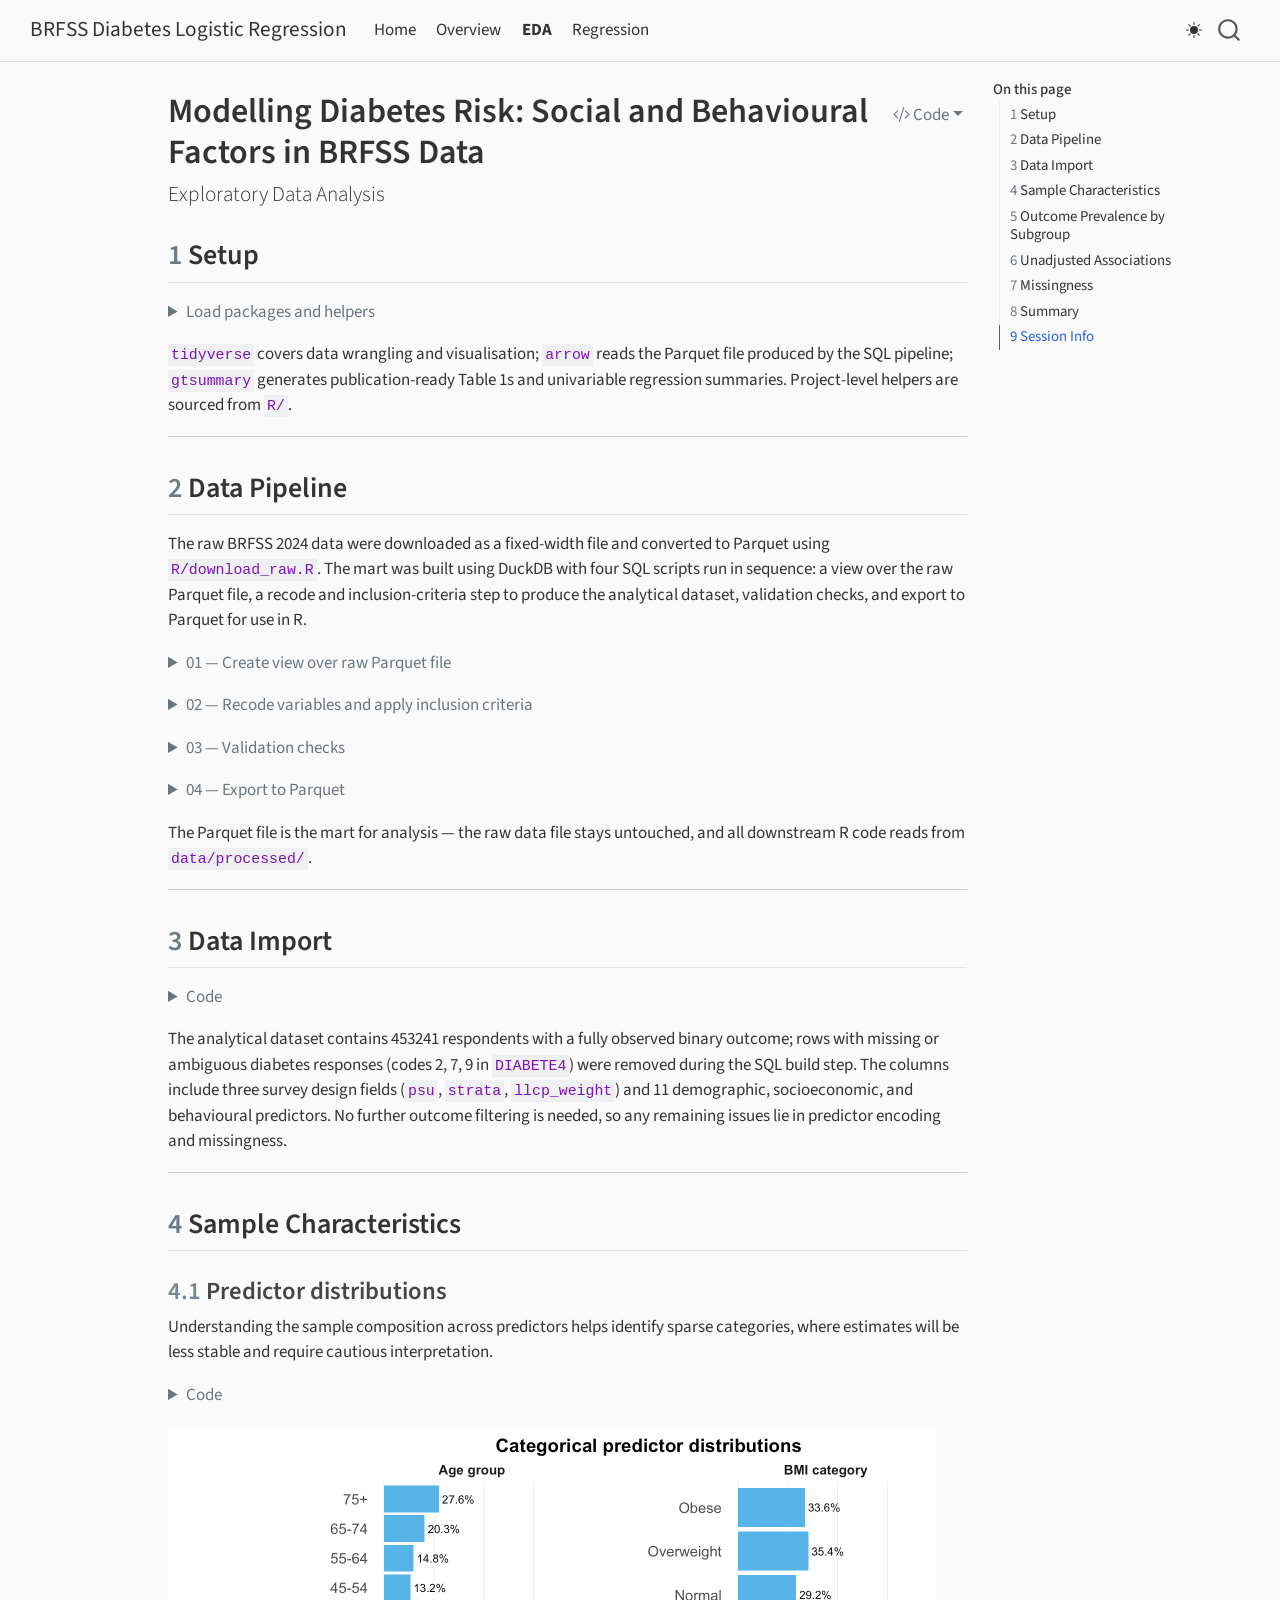
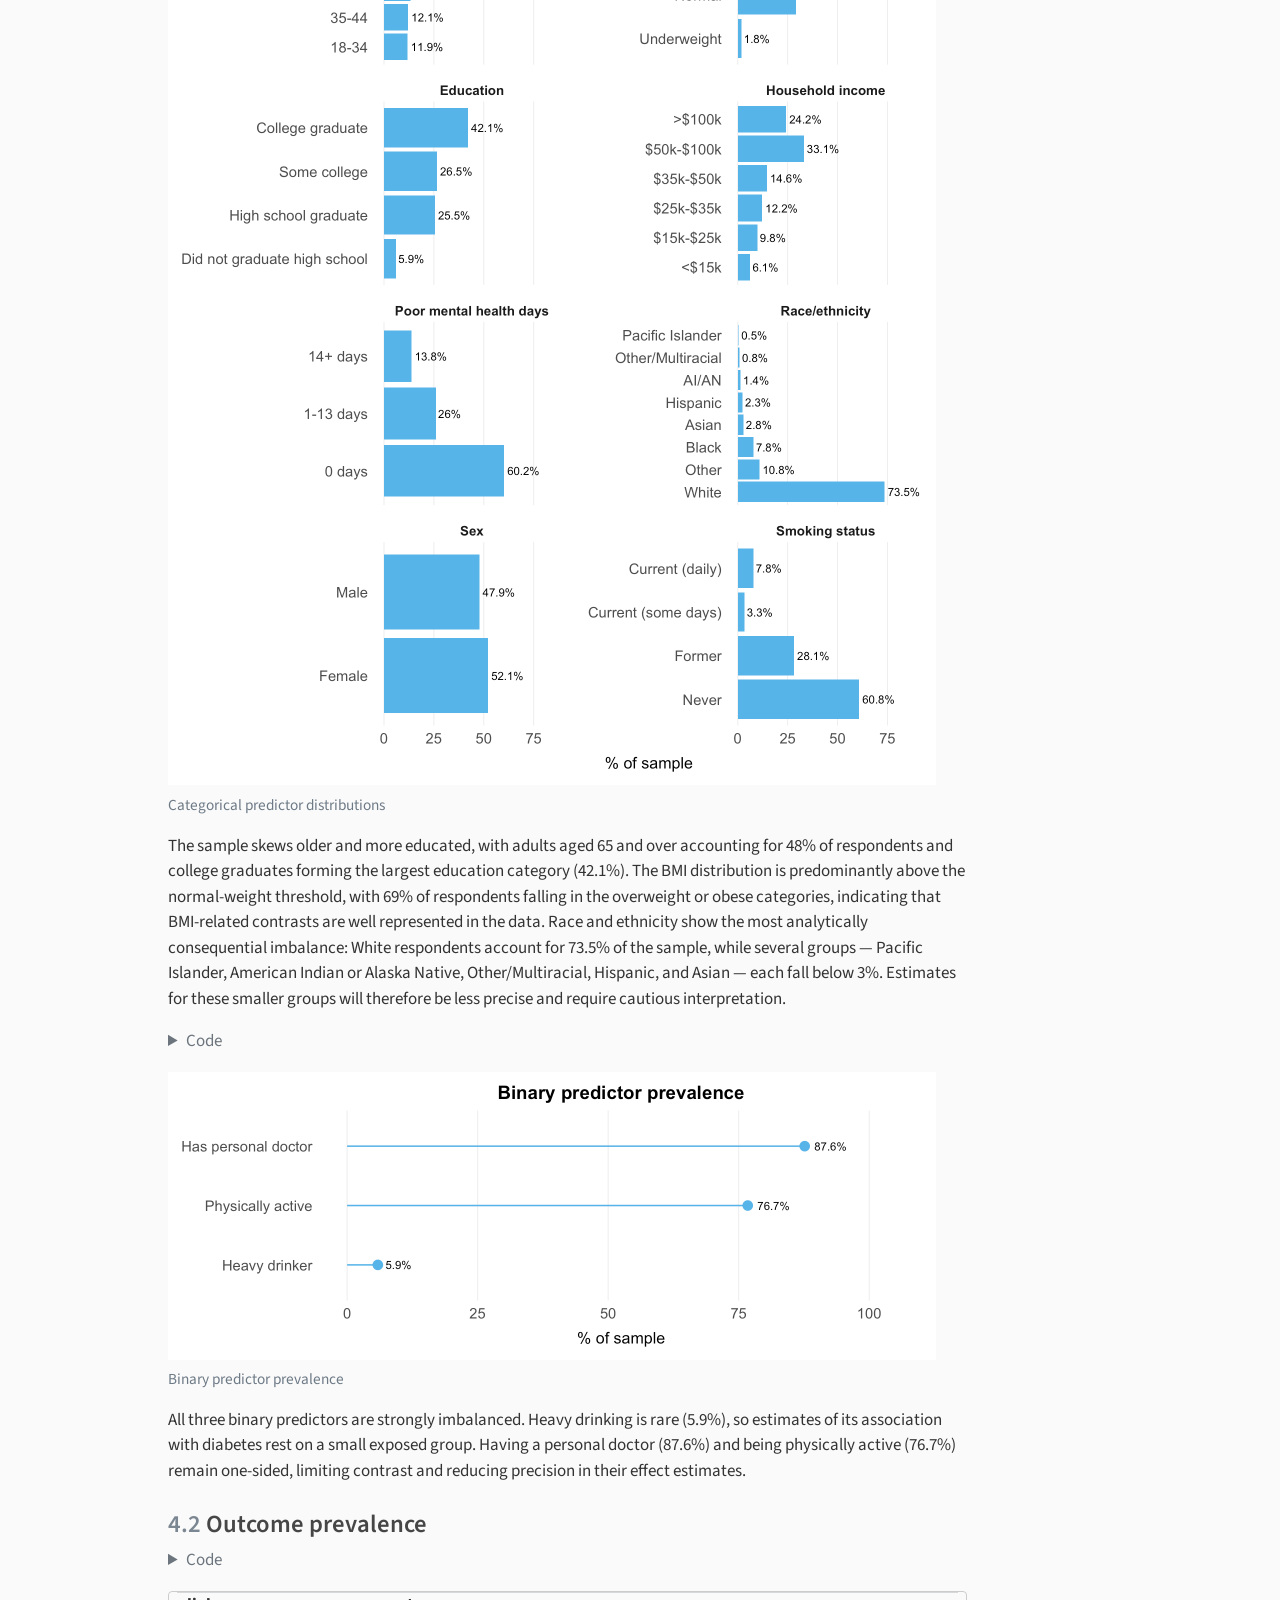
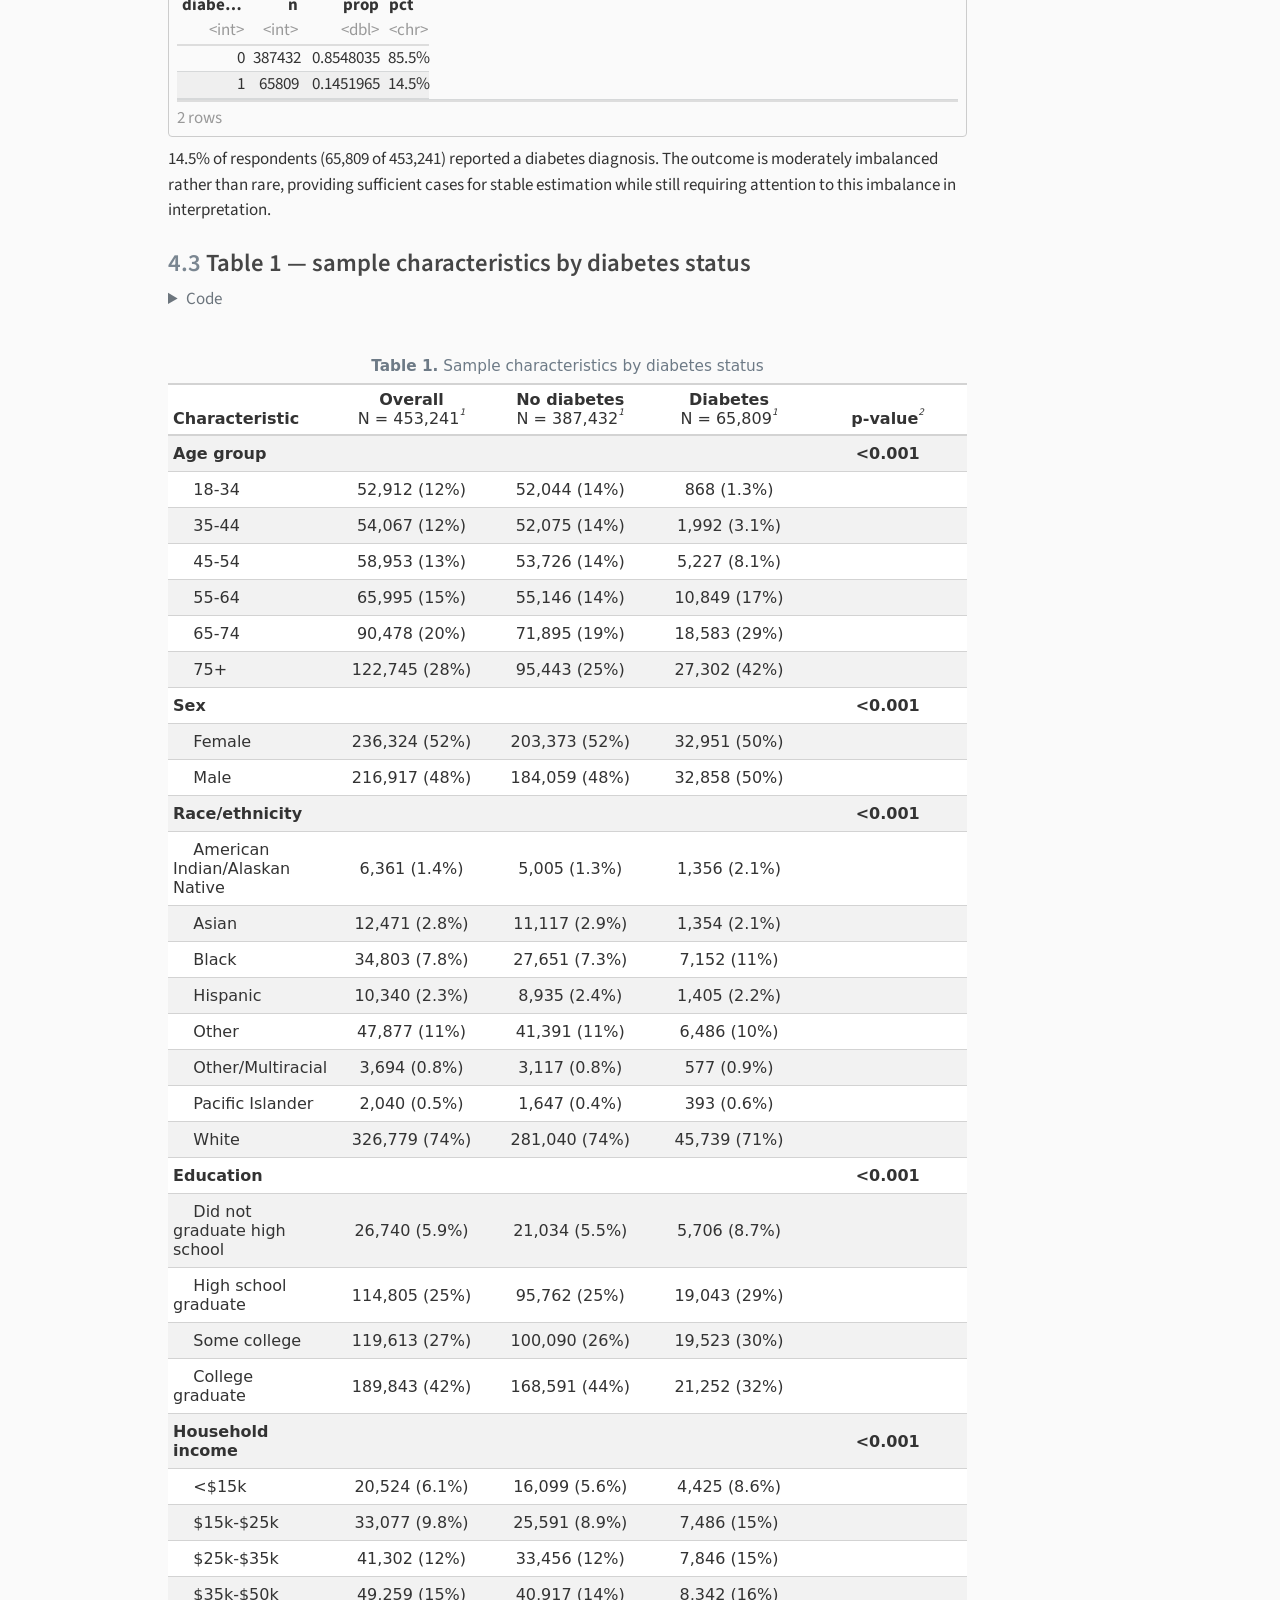
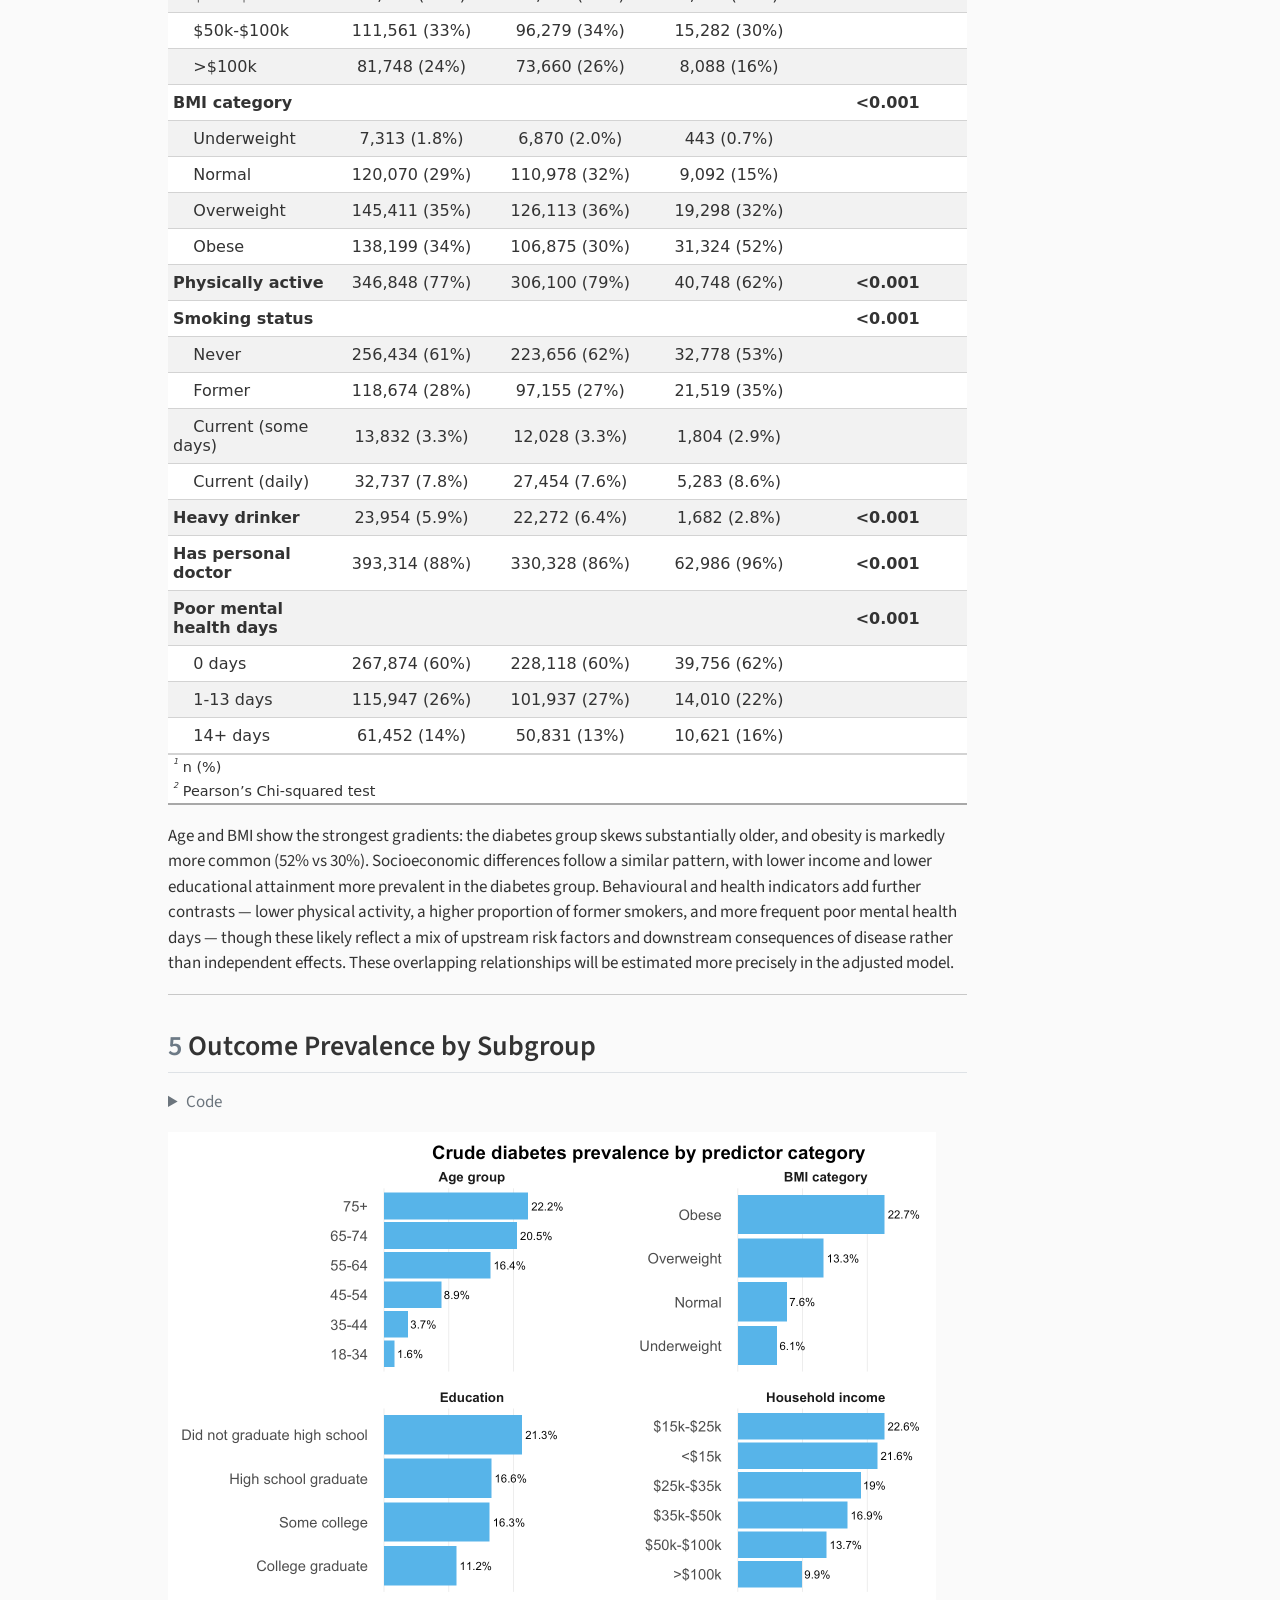
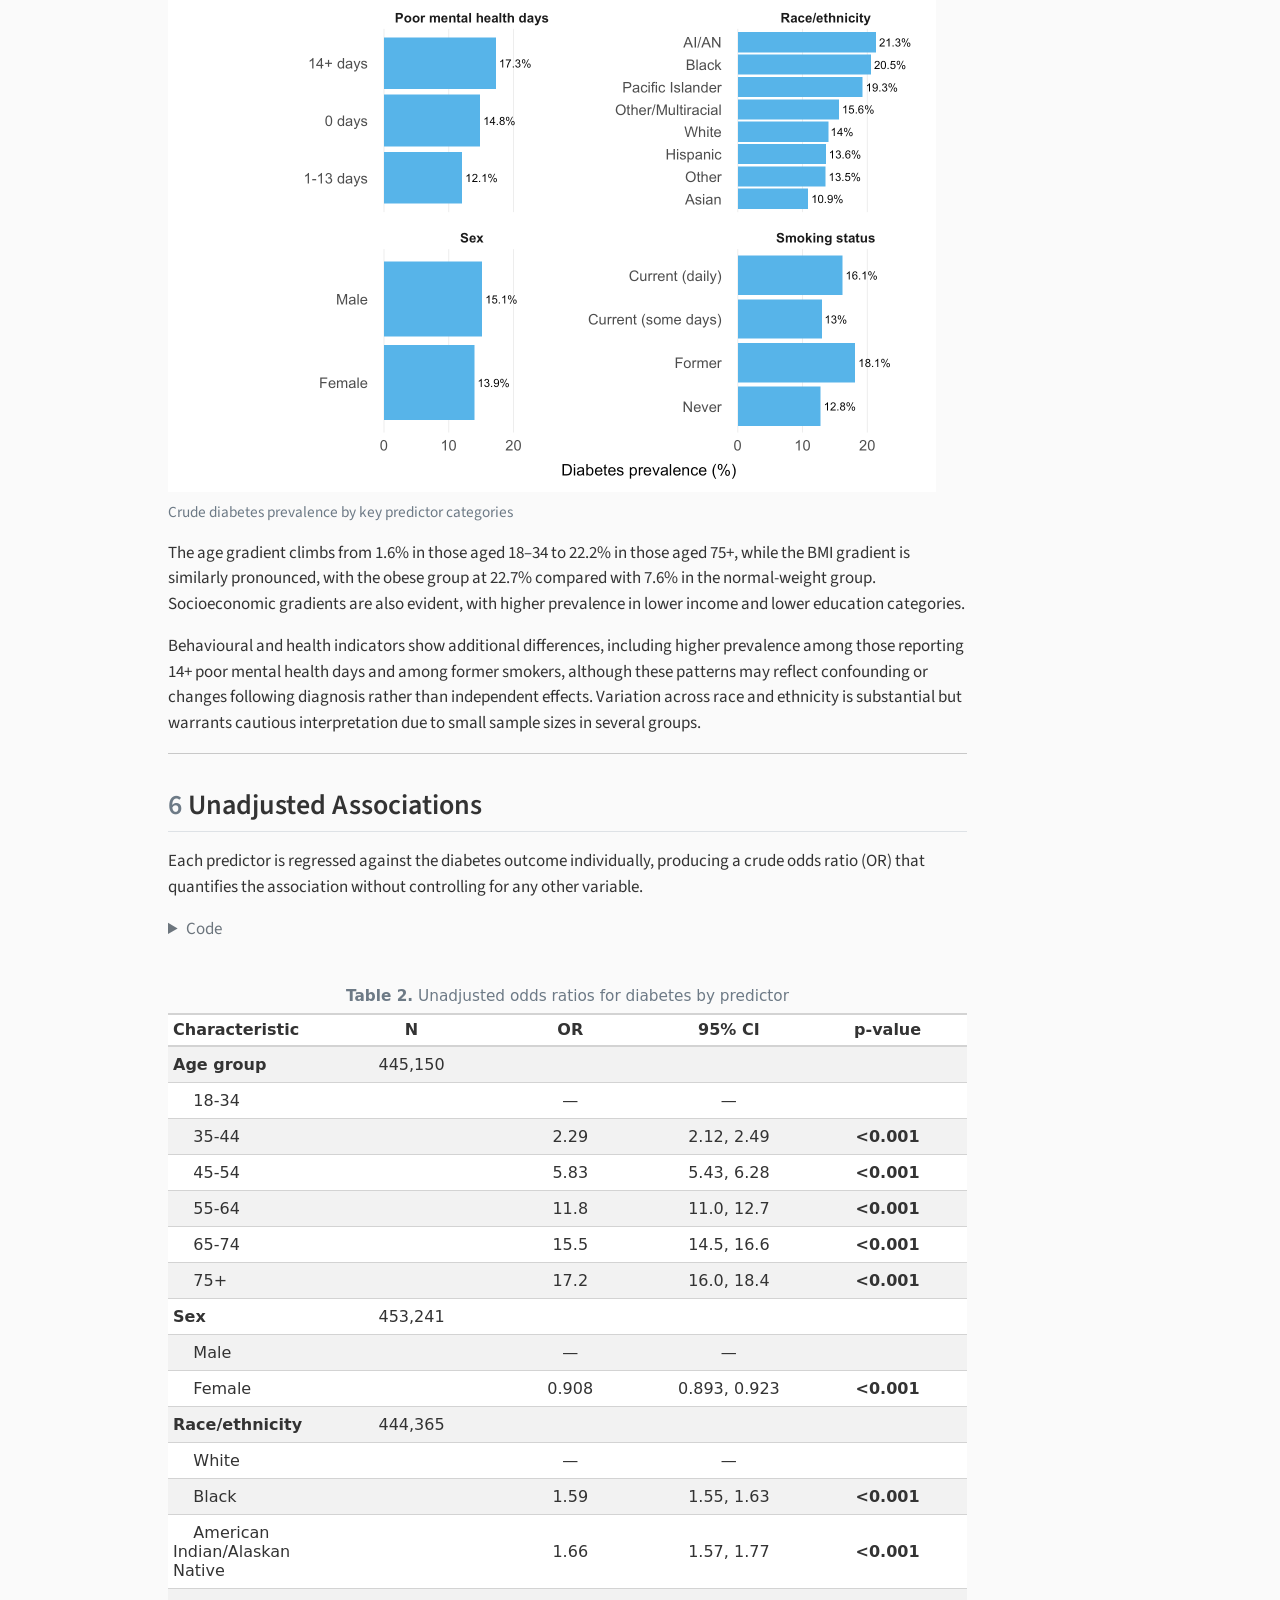
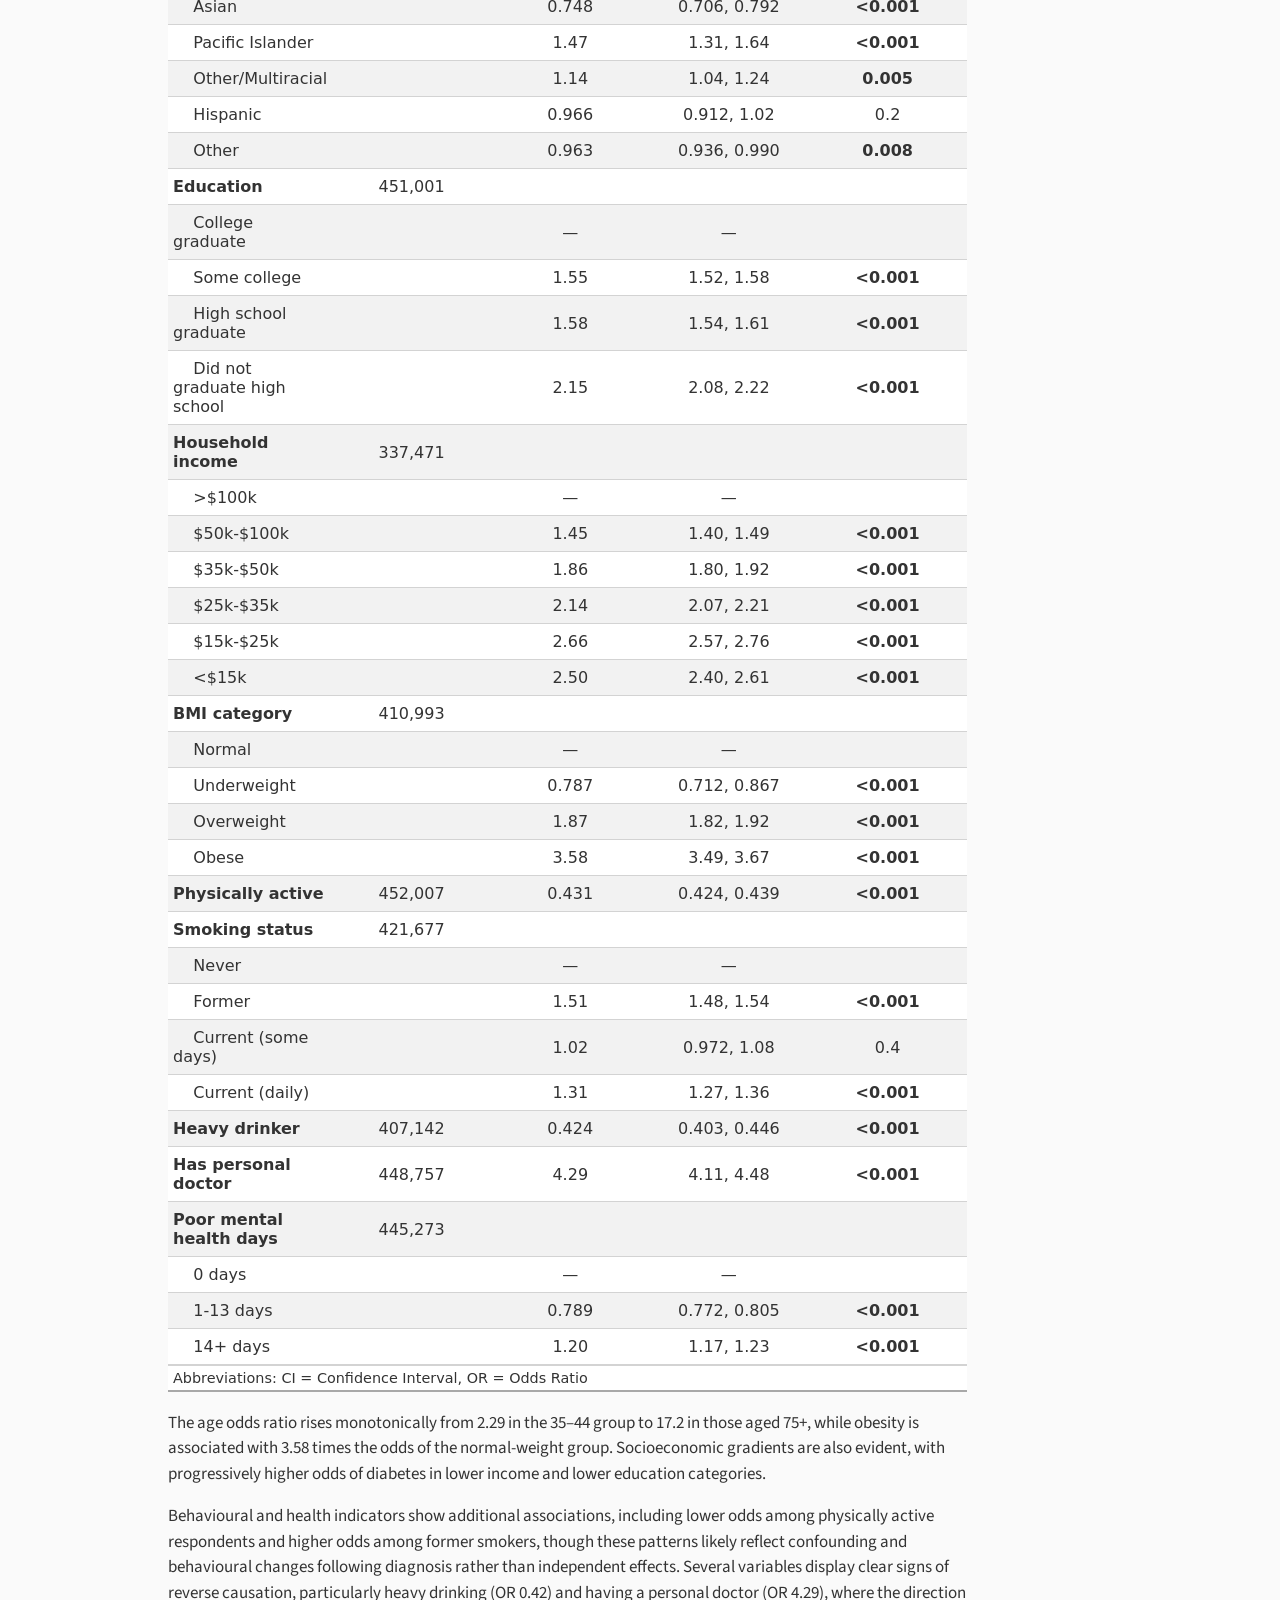
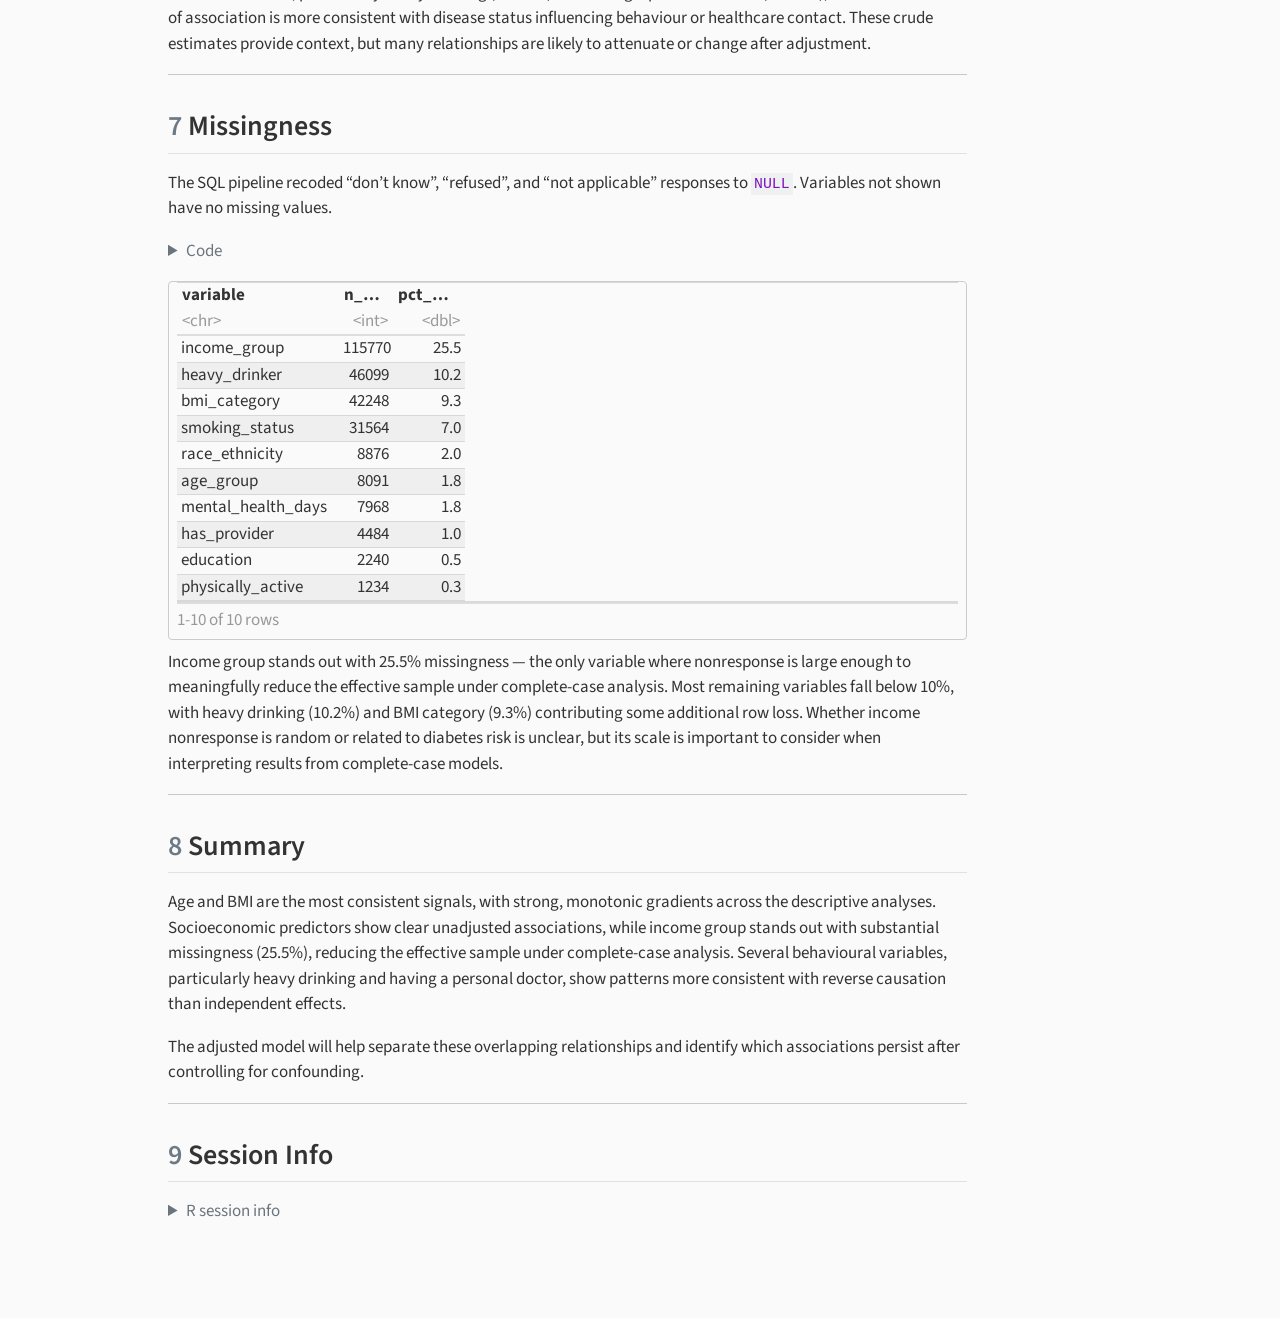
==== commit 74dd1e4b: "Built site for gh-pages" ====
--- a/analysis/eda.html
+++ b/analysis/eda.html
@@ -328,18 +328,19 @@
    
   <ul>
   <li><a href="#setup" id="toc-setup" class="nav-link active" data-scroll-target="#setup"><span class="header-section-number">1</span> Setup</a></li>
-  <li><a href="#data-import" id="toc-data-import" class="nav-link" data-scroll-target="#data-import"><span class="header-section-number">2</span> Data Import</a></li>
-  <li><a href="#sample-characteristics" id="toc-sample-characteristics" class="nav-link" data-scroll-target="#sample-characteristics"><span class="header-section-number">3</span> Sample Characteristics</a>
+  <li><a href="#data-pipeline" id="toc-data-pipeline" class="nav-link" data-scroll-target="#data-pipeline"><span class="header-section-number">2</span> Data Pipeline</a></li>
+  <li><a href="#data-import" id="toc-data-import" class="nav-link" data-scroll-target="#data-import"><span class="header-section-number">3</span> Data Import</a></li>
+  <li><a href="#sample-characteristics" id="toc-sample-characteristics" class="nav-link" data-scroll-target="#sample-characteristics"><span class="header-section-number">4</span> Sample Characteristics</a>
   <ul class="collapse">
-  <li><a href="#predictor-distributions" id="toc-predictor-distributions" class="nav-link" data-scroll-target="#predictor-distributions"><span class="header-section-number">3.1</span> Predictor distributions</a></li>
-  <li><a href="#outcome-prevalence" id="toc-outcome-prevalence" class="nav-link" data-scroll-target="#outcome-prevalence"><span class="header-section-number">3.2</span> Outcome prevalence</a></li>
-  <li><a href="#table-1-sample-characteristics-by-diabetes-status" id="toc-table-1-sample-characteristics-by-diabetes-status" class="nav-link" data-scroll-target="#table-1-sample-characteristics-by-diabetes-status"><span class="header-section-number">3.3</span> Table 1 — sample characteristics by diabetes status</a></li>
+  <li><a href="#predictor-distributions" id="toc-predictor-distributions" class="nav-link" data-scroll-target="#predictor-distributions"><span class="header-section-number">4.1</span> Predictor distributions</a></li>
+  <li><a href="#outcome-prevalence" id="toc-outcome-prevalence" class="nav-link" data-scroll-target="#outcome-prevalence"><span class="header-section-number">4.2</span> Outcome prevalence</a></li>
+  <li><a href="#table-1-sample-characteristics-by-diabetes-status" id="toc-table-1-sample-characteristics-by-diabetes-status" class="nav-link" data-scroll-target="#table-1-sample-characteristics-by-diabetes-status"><span class="header-section-number">4.3</span> Table 1 — sample characteristics by diabetes status</a></li>
   </ul></li>
-  <li><a href="#outcome-prevalence-by-subgroup" id="toc-outcome-prevalence-by-subgroup" class="nav-link" data-scroll-target="#outcome-prevalence-by-subgroup"><span class="header-section-number">4</span> Outcome Prevalence by Subgroup</a></li>
-  <li><a href="#unadjusted-associations" id="toc-unadjusted-associations" class="nav-link" data-scroll-target="#unadjusted-associations"><span class="header-section-number">5</span> Unadjusted Associations</a></li>
-  <li><a href="#missingness" id="toc-missingness" class="nav-link" data-scroll-target="#missingness"><span class="header-section-number">6</span> Missingness</a></li>
-  <li><a href="#summary" id="toc-summary" class="nav-link" data-scroll-target="#summary"><span class="header-section-number">7</span> Summary</a></li>
-  <li><a href="#session-info" id="toc-session-info" class="nav-link" data-scroll-target="#session-info"><span class="header-section-number">8</span> Session Info</a></li>
+  <li><a href="#outcome-prevalence-by-subgroup" id="toc-outcome-prevalence-by-subgroup" class="nav-link" data-scroll-target="#outcome-prevalence-by-subgroup"><span class="header-section-number">5</span> Outcome Prevalence by Subgroup</a></li>
+  <li><a href="#unadjusted-associations" id="toc-unadjusted-associations" class="nav-link" data-scroll-target="#unadjusted-associations"><span class="header-section-number">6</span> Unadjusted Associations</a></li>
+  <li><a href="#missingness" id="toc-missingness" class="nav-link" data-scroll-target="#missingness"><span class="header-section-number">7</span> Missingness</a></li>
+  <li><a href="#summary" id="toc-summary" class="nav-link" data-scroll-target="#summary"><span class="header-section-number">8</span> Summary</a></li>
+  <li><a href="#session-info" id="toc-session-info" class="nav-link" data-scroll-target="#session-info"><span class="header-section-number">9</span> Session Info</a></li>
   </ul>
 </nav>
     </div>
@@ -385,96 +386,285 @@
 <p><code>tidyverse</code> covers data wrangling and visualisation; <code>arrow</code> reads the Parquet file produced by the SQL pipeline; <code>gtsummary</code> generates publication-ready Table 1s and univariable regression summaries. Project-level helpers are sourced from <code>R/</code>.</p>
 <hr>
 </section>
-<section id="data-import" class="level2" data-number="2">
-<h2 data-number="2" class="anchored" data-anchor-id="data-import"><span class="header-section-number">2</span> Data Import</h2>
+<section id="data-pipeline" class="level2" data-number="2">
+<h2 data-number="2" class="anchored" data-anchor-id="data-pipeline"><span class="header-section-number">2</span> Data Pipeline</h2>
+<p>The raw BRFSS 2024 data were downloaded as a fixed-width file and converted to Parquet using <code>R/download_raw.R</code>. The mart was built using DuckDB with four SQL scripts run in sequence: a view over the raw Parquet file, a recode and inclusion-criteria step to produce the analytical dataset, validation checks, and export to Parquet for use in R.</p>
+<div class="cell">
+<details class="code-fold">
+<summary>01 — Create view over raw Parquet file</summary>
+<div class="code-copy-outer-scaffold"><div class="sourceCode cell-code" id="cb2"><pre class="sourceCode sql code-with-copy"><code class="sourceCode sql"><span id="cb2-1"><a href="#cb2-1" aria-hidden="true" tabindex="-1"></a><span class="co">-- 01_load_raw.sql</span></span>
+<span id="cb2-2"><a href="#cb2-2" aria-hidden="true" tabindex="-1"></a><span class="co">-- Create a view over the raw Parquet file so DuckDB can query it by name.</span></span>
+<span id="cb2-3"><a href="#cb2-3" aria-hidden="true" tabindex="-1"></a><span class="kw">create</span> <span class="kw">or</span> <span class="kw">replace</span> <span class="kw">view</span> brfss_raw <span class="kw">as</span></span>
+<span id="cb2-4"><a href="#cb2-4" aria-hidden="true" tabindex="-1"></a><span class="kw">select</span> <span class="op">*</span> <span class="kw">from</span> read_parquet(<span class="st">'data/raw/LLCP2024.parquet'</span>);</span>
+<span id="cb2-5"><a href="#cb2-5" aria-hidden="true" tabindex="-1"></a></span>
+<span id="cb2-6"><a href="#cb2-6" aria-hidden="true" tabindex="-1"></a><span class="kw">select</span> <span class="fu">count</span>(<span class="op">*</span>) <span class="kw">as</span> n_rows <span class="kw">from</span> brfss_raw;</span></code></pre></div><button title="Copy to Clipboard" class="code-copy-button"><i class="bi"></i></button></div>
+</details>
+</div>
+<div class="cell">
+<details class="code-fold">
+<summary>02 — Recode variables and apply inclusion criteria</summary>
+<div class="code-copy-outer-scaffold"><div class="sourceCode cell-code" id="cb3"><pre class="sourceCode sql code-with-copy"><code class="sourceCode sql"><span id="cb3-1"><a href="#cb3-1" aria-hidden="true" tabindex="-1"></a><span class="co">-- 02_build_mart.sql</span></span>
+<span id="cb3-2"><a href="#cb3-2" aria-hidden="true" tabindex="-1"></a><span class="co">-- Select and recode all variables, then filter to respondents with a</span></span>
+<span id="cb3-3"><a href="#cb3-3" aria-hidden="true" tabindex="-1"></a><span class="co">-- non-missing diabetes outcome (DIABETE4 codes 7, 9, and 2 set to NULL).</span></span>
+<span id="cb3-4"><a href="#cb3-4" aria-hidden="true" tabindex="-1"></a><span class="kw">create</span> <span class="kw">or</span> <span class="kw">replace</span> <span class="kw">table</span> analytical_dataset <span class="kw">as</span></span>
+<span id="cb3-5"><a href="#cb3-5" aria-hidden="true" tabindex="-1"></a><span class="kw">with</span> base <span class="kw">as</span> (</span>
+<span id="cb3-6"><a href="#cb3-6" aria-hidden="true" tabindex="-1"></a>    <span class="kw">select</span></span>
+<span id="cb3-7"><a href="#cb3-7" aria-hidden="true" tabindex="-1"></a>        <span class="co">-- Survey design variables (retained for potential weighted analysis)</span></span>
+<span id="cb3-8"><a href="#cb3-8" aria-hidden="true" tabindex="-1"></a>        _PSU <span class="kw">as</span> psu,</span>
+<span id="cb3-9"><a href="#cb3-9" aria-hidden="true" tabindex="-1"></a>        _STSTR <span class="kw">as</span> strata,</span>
+<span id="cb3-10"><a href="#cb3-10" aria-hidden="true" tabindex="-1"></a>        _LLCPWT <span class="kw">as</span> llcp_weight,</span>
+<span id="cb3-11"><a href="#cb3-11" aria-hidden="true" tabindex="-1"></a>        <span class="co">-- Raw outcome variable</span></span>
+<span id="cb3-12"><a href="#cb3-12" aria-hidden="true" tabindex="-1"></a>        DIABETE4 <span class="kw">as</span> diabetes_raw,</span>
+<span id="cb3-13"><a href="#cb3-13" aria-hidden="true" tabindex="-1"></a>        <span class="co">-- Demographic predictors</span></span>
+<span id="cb3-14"><a href="#cb3-14" aria-hidden="true" tabindex="-1"></a>        _AGEG5YR <span class="kw">as</span> age_group_raw,</span>
+<span id="cb3-15"><a href="#cb3-15" aria-hidden="true" tabindex="-1"></a>        SEXVAR <span class="kw">as</span> sex_raw,</span>
+<span id="cb3-16"><a href="#cb3-16" aria-hidden="true" tabindex="-1"></a>        _RACE <span class="kw">as</span> race_raw,</span>
+<span id="cb3-17"><a href="#cb3-17" aria-hidden="true" tabindex="-1"></a>        <span class="co">-- Social determinants</span></span>
+<span id="cb3-18"><a href="#cb3-18" aria-hidden="true" tabindex="-1"></a>        _EDUCAG <span class="kw">as</span> education_raw,</span>
+<span id="cb3-19"><a href="#cb3-19" aria-hidden="true" tabindex="-1"></a>        _INCOMG1 <span class="kw">as</span> income_raw,</span>
+<span id="cb3-20"><a href="#cb3-20" aria-hidden="true" tabindex="-1"></a>        PERSDOC3 <span class="kw">as</span> has_provider_raw,</span>
+<span id="cb3-21"><a href="#cb3-21" aria-hidden="true" tabindex="-1"></a>        <span class="co">-- Clinical / behavioural predictors</span></span>
+<span id="cb3-22"><a href="#cb3-22" aria-hidden="true" tabindex="-1"></a>        _BMI5CAT <span class="kw">as</span> bmi_cat_raw,</span>
+<span id="cb3-23"><a href="#cb3-23" aria-hidden="true" tabindex="-1"></a>        _TOTINDA <span class="kw">as</span> phys_activity_raw,</span>
+<span id="cb3-24"><a href="#cb3-24" aria-hidden="true" tabindex="-1"></a>        _SMOKER3 <span class="kw">as</span> smoking_raw,</span>
+<span id="cb3-25"><a href="#cb3-25" aria-hidden="true" tabindex="-1"></a>        _RFDRHV9 <span class="kw">as</span> heavy_alcohol_raw,</span>
+<span id="cb3-26"><a href="#cb3-26" aria-hidden="true" tabindex="-1"></a>        _MENT14D <span class="kw">as</span> mental_health_raw</span>
+<span id="cb3-27"><a href="#cb3-27" aria-hidden="true" tabindex="-1"></a>    <span class="kw">FROM</span> brfss_raw</span>
+<span id="cb3-28"><a href="#cb3-28" aria-hidden="true" tabindex="-1"></a>),</span>
+<span id="cb3-29"><a href="#cb3-29" aria-hidden="true" tabindex="-1"></a></span>
+<span id="cb3-30"><a href="#cb3-30" aria-hidden="true" tabindex="-1"></a>recoded <span class="kw">as</span> (</span>
+<span id="cb3-31"><a href="#cb3-31" aria-hidden="true" tabindex="-1"></a>    <span class="kw">select</span></span>
+<span id="cb3-32"><a href="#cb3-32" aria-hidden="true" tabindex="-1"></a>        psu,</span>
+<span id="cb3-33"><a href="#cb3-33" aria-hidden="true" tabindex="-1"></a>        strata,</span>
+<span id="cb3-34"><a href="#cb3-34" aria-hidden="true" tabindex="-1"></a>        llcp_weight,</span>
+<span id="cb3-35"><a href="#cb3-35" aria-hidden="true" tabindex="-1"></a>        <span class="cf">case</span></span>
+<span id="cb3-36"><a href="#cb3-36" aria-hidden="true" tabindex="-1"></a>            <span class="cf">when</span> diabetes_raw <span class="op">=</span> <span class="dv">1</span> <span class="cf">then</span> <span class="dv">1</span></span>
+<span id="cb3-37"><a href="#cb3-37" aria-hidden="true" tabindex="-1"></a>            <span class="cf">when</span> diabetes_raw <span class="kw">in</span> (<span class="dv">3</span>, <span class="dv">4</span>) <span class="cf">then</span> <span class="dv">0</span></span>
+<span id="cb3-38"><a href="#cb3-38" aria-hidden="true" tabindex="-1"></a>            <span class="cf">else</span> <span class="kw">null</span> <span class="co">-- 2, 7, 9 are various forms of missingness</span></span>
+<span id="cb3-39"><a href="#cb3-39" aria-hidden="true" tabindex="-1"></a>        <span class="cf">end</span> <span class="kw">as</span> diabetes,</span>
+<span id="cb3-40"><a href="#cb3-40" aria-hidden="true" tabindex="-1"></a>        <span class="cf">case</span></span>
+<span id="cb3-41"><a href="#cb3-41" aria-hidden="true" tabindex="-1"></a>            <span class="cf">when</span> age_group_raw <span class="kw">in</span> (<span class="dv">1</span>, <span class="dv">2</span>) <span class="cf">then</span> <span class="st">'18-34'</span></span>
+<span id="cb3-42"><a href="#cb3-42" aria-hidden="true" tabindex="-1"></a>            <span class="cf">when</span> age_group_raw <span class="kw">in</span> (<span class="dv">3</span>, <span class="dv">4</span>) <span class="cf">then</span> <span class="st">'35-44'</span></span>
+<span id="cb3-43"><a href="#cb3-43" aria-hidden="true" tabindex="-1"></a>            <span class="cf">when</span> age_group_raw <span class="kw">in</span> (<span class="dv">5</span>, <span class="dv">6</span>) <span class="cf">then</span> <span class="st">'45-54'</span></span>
+<span id="cb3-44"><a href="#cb3-44" aria-hidden="true" tabindex="-1"></a>            <span class="cf">when</span> age_group_raw <span class="kw">in</span> (<span class="dv">7</span>, <span class="dv">8</span>) <span class="cf">then</span> <span class="st">'55-64'</span></span>
+<span id="cb3-45"><a href="#cb3-45" aria-hidden="true" tabindex="-1"></a>            <span class="cf">when</span> age_group_raw <span class="kw">in</span> (<span class="dv">9</span>, <span class="dv">10</span>) <span class="cf">then</span> <span class="st">'65-74'</span></span>
+<span id="cb3-46"><a href="#cb3-46" aria-hidden="true" tabindex="-1"></a>            <span class="cf">when</span> age_group_raw <span class="kw">in</span> (<span class="dv">11</span>, <span class="dv">12</span>, <span class="dv">13</span>) <span class="cf">then</span> <span class="st">'75+'</span></span>
+<span id="cb3-47"><a href="#cb3-47" aria-hidden="true" tabindex="-1"></a>            <span class="cf">else</span> <span class="kw">null</span></span>
+<span id="cb3-48"><a href="#cb3-48" aria-hidden="true" tabindex="-1"></a>        <span class="cf">end</span> <span class="kw">as</span> age_group,</span>
+<span id="cb3-49"><a href="#cb3-49" aria-hidden="true" tabindex="-1"></a>        <span class="cf">case</span></span>
+<span id="cb3-50"><a href="#cb3-50" aria-hidden="true" tabindex="-1"></a>            <span class="cf">when</span> sex_raw <span class="op">=</span> <span class="dv">1</span> <span class="cf">then</span> <span class="st">'Male'</span></span>
+<span id="cb3-51"><a href="#cb3-51" aria-hidden="true" tabindex="-1"></a>            <span class="cf">when</span> sex_raw <span class="op">=</span> <span class="dv">2</span> <span class="cf">then</span> <span class="st">'Female'</span></span>
+<span id="cb3-52"><a href="#cb3-52" aria-hidden="true" tabindex="-1"></a>            <span class="cf">else</span> <span class="kw">null</span></span>
+<span id="cb3-53"><a href="#cb3-53" aria-hidden="true" tabindex="-1"></a>        <span class="cf">end</span> <span class="kw">as</span> sex,</span>
+<span id="cb3-54"><a href="#cb3-54" aria-hidden="true" tabindex="-1"></a>        <span class="co">-- Race/ethnicity: CDC combines race and Hispanic ethnicity into a single</span></span>
+<span id="cb3-55"><a href="#cb3-55" aria-hidden="true" tabindex="-1"></a>        <span class="co">-- computed variable. Hispanic is its own category regardless of race.</span></span>
+<span id="cb3-56"><a href="#cb3-56" aria-hidden="true" tabindex="-1"></a>        <span class="co">-- NH (Non-Hispanic) prefix is dropped for clarity for non-US readers.</span></span>
+<span id="cb3-57"><a href="#cb3-57" aria-hidden="true" tabindex="-1"></a>        <span class="cf">case</span></span>
+<span id="cb3-58"><a href="#cb3-58" aria-hidden="true" tabindex="-1"></a>            <span class="cf">when</span> race_raw <span class="op">=</span> <span class="dv">1</span> <span class="cf">then</span> <span class="st">'White'</span></span>
+<span id="cb3-59"><a href="#cb3-59" aria-hidden="true" tabindex="-1"></a>            <span class="cf">when</span> race_raw <span class="op">=</span> <span class="dv">2</span> <span class="cf">then</span> <span class="st">'Black'</span></span>
+<span id="cb3-60"><a href="#cb3-60" aria-hidden="true" tabindex="-1"></a>            <span class="cf">when</span> race_raw <span class="op">=</span> <span class="dv">3</span> <span class="cf">then</span> <span class="st">'American Indian/Alaskan Native'</span></span>
+<span id="cb3-61"><a href="#cb3-61" aria-hidden="true" tabindex="-1"></a>            <span class="cf">when</span> race_raw <span class="op">=</span> <span class="dv">4</span> <span class="cf">then</span> <span class="st">'Asian'</span></span>
+<span id="cb3-62"><a href="#cb3-62" aria-hidden="true" tabindex="-1"></a>            <span class="cf">when</span> race_raw <span class="op">=</span> <span class="dv">5</span> <span class="cf">then</span> <span class="st">'Pacific Islander'</span></span>
+<span id="cb3-63"><a href="#cb3-63" aria-hidden="true" tabindex="-1"></a>            <span class="cf">when</span> race_raw <span class="op">=</span> <span class="dv">6</span> <span class="cf">then</span> <span class="st">'Other/Multiracial'</span></span>
+<span id="cb3-64"><a href="#cb3-64" aria-hidden="true" tabindex="-1"></a>            <span class="cf">when</span> race_raw <span class="op">=</span> <span class="dv">7</span> <span class="cf">then</span> <span class="st">'Hispanic'</span></span>
+<span id="cb3-65"><a href="#cb3-65" aria-hidden="true" tabindex="-1"></a>            <span class="cf">when</span> race_raw <span class="op">=</span> <span class="dv">8</span> <span class="cf">then</span> <span class="st">'Other'</span></span>
+<span id="cb3-66"><a href="#cb3-66" aria-hidden="true" tabindex="-1"></a>            <span class="cf">else</span> <span class="kw">null</span></span>
+<span id="cb3-67"><a href="#cb3-67" aria-hidden="true" tabindex="-1"></a>        <span class="cf">end</span> <span class="kw">as</span> race_ethnicity,</span>
+<span id="cb3-68"><a href="#cb3-68" aria-hidden="true" tabindex="-1"></a>        <span class="cf">case</span></span>
+<span id="cb3-69"><a href="#cb3-69" aria-hidden="true" tabindex="-1"></a>            <span class="cf">when</span> education_raw <span class="op">=</span> <span class="dv">1</span> <span class="cf">then</span> <span class="st">'Did not graduate high school'</span></span>
+<span id="cb3-70"><a href="#cb3-70" aria-hidden="true" tabindex="-1"></a>            <span class="cf">when</span> education_raw <span class="op">=</span> <span class="dv">2</span> <span class="cf">then</span> <span class="st">'High school graduate'</span></span>
+<span id="cb3-71"><a href="#cb3-71" aria-hidden="true" tabindex="-1"></a>            <span class="cf">when</span> education_raw <span class="op">=</span> <span class="dv">3</span> <span class="cf">then</span> <span class="st">'Some college'</span></span>
+<span id="cb3-72"><a href="#cb3-72" aria-hidden="true" tabindex="-1"></a>            <span class="cf">when</span> education_raw <span class="op">=</span> <span class="dv">4</span> <span class="cf">then</span> <span class="st">'College graduate'</span></span>
+<span id="cb3-73"><a href="#cb3-73" aria-hidden="true" tabindex="-1"></a>            <span class="cf">else</span> <span class="kw">null</span></span>
+<span id="cb3-74"><a href="#cb3-74" aria-hidden="true" tabindex="-1"></a>        <span class="cf">end</span> <span class="kw">as</span> education,</span>
+<span id="cb3-75"><a href="#cb3-75" aria-hidden="true" tabindex="-1"></a>        <span class="cf">case</span></span>
+<span id="cb3-76"><a href="#cb3-76" aria-hidden="true" tabindex="-1"></a>            <span class="cf">when</span> income_raw <span class="op">=</span> <span class="dv">1</span> <span class="cf">then</span> <span class="st">'&lt;$15k'</span></span>
+<span id="cb3-77"><a href="#cb3-77" aria-hidden="true" tabindex="-1"></a>            <span class="cf">when</span> income_raw <span class="op">=</span> <span class="dv">2</span> <span class="cf">then</span> <span class="st">'$15k-$25k'</span></span>
+<span id="cb3-78"><a href="#cb3-78" aria-hidden="true" tabindex="-1"></a>            <span class="cf">when</span> income_raw <span class="op">=</span> <span class="dv">3</span> <span class="cf">then</span> <span class="st">'$25k-$35k'</span></span>
+<span id="cb3-79"><a href="#cb3-79" aria-hidden="true" tabindex="-1"></a>            <span class="cf">when</span> income_raw <span class="op">=</span> <span class="dv">4</span> <span class="cf">then</span> <span class="st">'$35k-$50k'</span></span>
+<span id="cb3-80"><a href="#cb3-80" aria-hidden="true" tabindex="-1"></a>            <span class="cf">when</span> income_raw <span class="op">=</span> <span class="dv">5</span> <span class="cf">then</span> <span class="st">'$50k-$100k'</span></span>
+<span id="cb3-81"><a href="#cb3-81" aria-hidden="true" tabindex="-1"></a>            <span class="cf">when</span> income_raw <span class="op">=</span> <span class="dv">6</span> <span class="cf">then</span> <span class="st">'&gt;$100k'</span></span>
+<span id="cb3-82"><a href="#cb3-82" aria-hidden="true" tabindex="-1"></a>            <span class="cf">else</span> <span class="kw">null</span></span>
+<span id="cb3-83"><a href="#cb3-83" aria-hidden="true" tabindex="-1"></a>        <span class="cf">end</span> <span class="kw">as</span> income_group,</span>
+<span id="cb3-84"><a href="#cb3-84" aria-hidden="true" tabindex="-1"></a>        <span class="cf">case</span></span>
+<span id="cb3-85"><a href="#cb3-85" aria-hidden="true" tabindex="-1"></a>            <span class="cf">when</span> has_provider_raw <span class="kw">in</span> (<span class="dv">1</span>, <span class="dv">2</span>) <span class="cf">then</span> <span class="dv">1</span></span>
+<span id="cb3-86"><a href="#cb3-86" aria-hidden="true" tabindex="-1"></a>            <span class="cf">when</span> has_provider_raw <span class="op">=</span> <span class="dv">3</span> <span class="cf">then</span> <span class="dv">0</span></span>
+<span id="cb3-87"><a href="#cb3-87" aria-hidden="true" tabindex="-1"></a>            <span class="cf">else</span> <span class="kw">null</span></span>
+<span id="cb3-88"><a href="#cb3-88" aria-hidden="true" tabindex="-1"></a>        <span class="cf">end</span> <span class="kw">as</span> has_provider,</span>
+<span id="cb3-89"><a href="#cb3-89" aria-hidden="true" tabindex="-1"></a>        <span class="cf">case</span></span>
+<span id="cb3-90"><a href="#cb3-90" aria-hidden="true" tabindex="-1"></a>            <span class="cf">when</span> bmi_cat_raw <span class="op">=</span> <span class="dv">1</span> <span class="cf">then</span> <span class="st">'Underweight'</span></span>
+<span id="cb3-91"><a href="#cb3-91" aria-hidden="true" tabindex="-1"></a>            <span class="cf">when</span> bmi_cat_raw <span class="op">=</span> <span class="dv">2</span> <span class="cf">then</span> <span class="st">'Normal'</span></span>
+<span id="cb3-92"><a href="#cb3-92" aria-hidden="true" tabindex="-1"></a>            <span class="cf">when</span> bmi_cat_raw <span class="op">=</span> <span class="dv">3</span> <span class="cf">then</span> <span class="st">'Overweight'</span></span>
+<span id="cb3-93"><a href="#cb3-93" aria-hidden="true" tabindex="-1"></a>            <span class="cf">when</span> bmi_cat_raw <span class="op">=</span> <span class="dv">4</span> <span class="cf">then</span> <span class="st">'Obese'</span></span>
+<span id="cb3-94"><a href="#cb3-94" aria-hidden="true" tabindex="-1"></a>            <span class="cf">else</span> <span class="kw">null</span></span>
+<span id="cb3-95"><a href="#cb3-95" aria-hidden="true" tabindex="-1"></a>        <span class="cf">end</span> <span class="kw">as</span> bmi_category,</span>
+<span id="cb3-96"><a href="#cb3-96" aria-hidden="true" tabindex="-1"></a>        <span class="cf">case</span></span>
+<span id="cb3-97"><a href="#cb3-97" aria-hidden="true" tabindex="-1"></a>            <span class="cf">when</span> phys_activity_raw <span class="op">=</span> <span class="dv">1</span> <span class="cf">then</span> <span class="dv">1</span></span>
+<span id="cb3-98"><a href="#cb3-98" aria-hidden="true" tabindex="-1"></a>            <span class="cf">when</span> phys_activity_raw <span class="op">=</span> <span class="dv">2</span> <span class="cf">then</span> <span class="dv">0</span></span>
+<span id="cb3-99"><a href="#cb3-99" aria-hidden="true" tabindex="-1"></a>            <span class="cf">else</span> <span class="kw">null</span></span>
+<span id="cb3-100"><a href="#cb3-100" aria-hidden="true" tabindex="-1"></a>        <span class="cf">end</span> <span class="kw">as</span> physically_active,</span>
+<span id="cb3-101"><a href="#cb3-101" aria-hidden="true" tabindex="-1"></a>        <span class="cf">case</span></span>
+<span id="cb3-102"><a href="#cb3-102" aria-hidden="true" tabindex="-1"></a>            <span class="cf">when</span> smoking_raw <span class="op">=</span> <span class="dv">1</span> <span class="cf">then</span> <span class="st">'Current (daily)'</span></span>
+<span id="cb3-103"><a href="#cb3-103" aria-hidden="true" tabindex="-1"></a>            <span class="cf">when</span> smoking_raw <span class="op">=</span> <span class="dv">2</span> <span class="cf">then</span> <span class="st">'Current (some days)'</span></span>
+<span id="cb3-104"><a href="#cb3-104" aria-hidden="true" tabindex="-1"></a>            <span class="cf">when</span> smoking_raw <span class="op">=</span> <span class="dv">3</span> <span class="cf">then</span> <span class="st">'Former'</span></span>
+<span id="cb3-105"><a href="#cb3-105" aria-hidden="true" tabindex="-1"></a>            <span class="cf">when</span> smoking_raw <span class="op">=</span> <span class="dv">4</span> <span class="cf">then</span> <span class="st">'Never'</span></span>
+<span id="cb3-106"><a href="#cb3-106" aria-hidden="true" tabindex="-1"></a>            <span class="cf">else</span> <span class="kw">null</span></span>
+<span id="cb3-107"><a href="#cb3-107" aria-hidden="true" tabindex="-1"></a>        <span class="cf">end</span> <span class="kw">as</span> smoking_status,</span>
+<span id="cb3-108"><a href="#cb3-108" aria-hidden="true" tabindex="-1"></a>        <span class="cf">case</span></span>
+<span id="cb3-109"><a href="#cb3-109" aria-hidden="true" tabindex="-1"></a>            <span class="cf">when</span> heavy_alcohol_raw <span class="op">=</span> <span class="dv">1</span> <span class="cf">then</span> <span class="dv">0</span></span>
+<span id="cb3-110"><a href="#cb3-110" aria-hidden="true" tabindex="-1"></a>            <span class="cf">when</span> heavy_alcohol_raw <span class="op">=</span> <span class="dv">2</span> <span class="cf">then</span> <span class="dv">1</span></span>
+<span id="cb3-111"><a href="#cb3-111" aria-hidden="true" tabindex="-1"></a>            <span class="cf">else</span> <span class="kw">null</span></span>
+<span id="cb3-112"><a href="#cb3-112" aria-hidden="true" tabindex="-1"></a>        <span class="cf">end</span> <span class="kw">as</span> heavy_drinker,</span>
+<span id="cb3-113"><a href="#cb3-113" aria-hidden="true" tabindex="-1"></a>        <span class="cf">case</span></span>
+<span id="cb3-114"><a href="#cb3-114" aria-hidden="true" tabindex="-1"></a>            <span class="cf">when</span> mental_health_raw <span class="op">=</span> <span class="dv">1</span> <span class="cf">then</span> <span class="st">'0 days'</span></span>
+<span id="cb3-115"><a href="#cb3-115" aria-hidden="true" tabindex="-1"></a>            <span class="cf">when</span> mental_health_raw <span class="op">=</span> <span class="dv">2</span> <span class="cf">then</span> <span class="st">'1-13 days'</span></span>
+<span id="cb3-116"><a href="#cb3-116" aria-hidden="true" tabindex="-1"></a>            <span class="cf">when</span> mental_health_raw <span class="op">=</span> <span class="dv">3</span> <span class="cf">then</span> <span class="st">'14+ days'</span></span>
+<span id="cb3-117"><a href="#cb3-117" aria-hidden="true" tabindex="-1"></a>            <span class="cf">else</span> <span class="kw">null</span></span>
+<span id="cb3-118"><a href="#cb3-118" aria-hidden="true" tabindex="-1"></a>        <span class="cf">end</span> <span class="kw">as</span> mental_health_days</span>
+<span id="cb3-119"><a href="#cb3-119" aria-hidden="true" tabindex="-1"></a>    <span class="kw">from</span> base</span>
+<span id="cb3-120"><a href="#cb3-120" aria-hidden="true" tabindex="-1"></a>)</span>
+<span id="cb3-121"><a href="#cb3-121" aria-hidden="true" tabindex="-1"></a><span class="kw">select</span> <span class="op">*</span> <span class="kw">from</span> recoded</span>
+<span id="cb3-122"><a href="#cb3-122" aria-hidden="true" tabindex="-1"></a><span class="kw">where</span> diabetes <span class="kw">is</span> <span class="kw">not</span> <span class="kw">null</span>;</span></code></pre></div><button title="Copy to Clipboard" class="code-copy-button"><i class="bi"></i></button></div>
+</details>
+</div>
+<div class="cell">
+<details class="code-fold">
+<summary>03 — Validation checks</summary>
+<div class="code-copy-outer-scaffold"><div class="sourceCode cell-code" id="cb4"><pre class="sourceCode sql code-with-copy"><code class="sourceCode sql"><span id="cb4-1"><a href="#cb4-1" aria-hidden="true" tabindex="-1"></a><span class="co">-- 03_validation.sql</span></span>
+<span id="cb4-2"><a href="#cb4-2" aria-hidden="true" tabindex="-1"></a><span class="co">-- Row counts, outcome distribution, and missingness by predictor.</span></span>
+<span id="cb4-3"><a href="#cb4-3" aria-hidden="true" tabindex="-1"></a><span class="kw">select</span> <span class="fu">count</span>(<span class="op">*</span>) <span class="kw">from</span> analytical_dataset;</span>
+<span id="cb4-4"><a href="#cb4-4" aria-hidden="true" tabindex="-1"></a></span>
+<span id="cb4-5"><a href="#cb4-5" aria-hidden="true" tabindex="-1"></a><span class="kw">select</span></span>
+<span id="cb4-6"><a href="#cb4-6" aria-hidden="true" tabindex="-1"></a>    diabetes,</span>
+<span id="cb4-7"><a href="#cb4-7" aria-hidden="true" tabindex="-1"></a>    <span class="fu">count</span>(<span class="op">*</span>) <span class="kw">as</span> n,</span>
+<span id="cb4-8"><a href="#cb4-8" aria-hidden="true" tabindex="-1"></a>    <span class="fu">round</span>(<span class="fl">100.0</span> <span class="op">*</span> <span class="fu">count</span>(<span class="op">*</span>) <span class="op">/</span> <span class="fu">sum</span>(<span class="fu">count</span>(<span class="op">*</span>)) <span class="kw">over</span> (), <span class="dv">2</span>) <span class="kw">as</span> pct</span>
+<span id="cb4-9"><a href="#cb4-9" aria-hidden="true" tabindex="-1"></a><span class="kw">from</span> analytical_dataset</span>
+<span id="cb4-10"><a href="#cb4-10" aria-hidden="true" tabindex="-1"></a><span class="kw">group</span> <span class="kw">by</span> diabetes</span>
+<span id="cb4-11"><a href="#cb4-11" aria-hidden="true" tabindex="-1"></a><span class="kw">order</span> <span class="kw">by</span> diabetes;</span>
+<span id="cb4-12"><a href="#cb4-12" aria-hidden="true" tabindex="-1"></a></span>
+<span id="cb4-13"><a href="#cb4-13" aria-hidden="true" tabindex="-1"></a><span class="kw">select</span></span>
+<span id="cb4-14"><a href="#cb4-14" aria-hidden="true" tabindex="-1"></a>    <span class="fu">count</span>(<span class="op">*</span>) <span class="kw">filter</span> (<span class="kw">where</span> age_group <span class="kw">is</span> <span class="kw">null</span>) <span class="kw">as</span> miss_age,</span>
+<span id="cb4-15"><a href="#cb4-15" aria-hidden="true" tabindex="-1"></a>    <span class="fu">count</span>(<span class="op">*</span>) <span class="kw">filter</span> (<span class="kw">where</span> sex <span class="kw">is</span> <span class="kw">null</span>) <span class="kw">as</span> miss_sex,</span>
+<span id="cb4-16"><a href="#cb4-16" aria-hidden="true" tabindex="-1"></a>    <span class="fu">count</span>(<span class="op">*</span>) <span class="kw">filter</span> (<span class="kw">where</span> race_ethnicity <span class="kw">is</span> <span class="kw">null</span>) <span class="kw">as</span> miss_race,</span>
+<span id="cb4-17"><a href="#cb4-17" aria-hidden="true" tabindex="-1"></a>    <span class="fu">count</span>(<span class="op">*</span>) <span class="kw">filter</span> (<span class="kw">where</span> education <span class="kw">is</span> <span class="kw">null</span>) <span class="kw">as</span> miss_education,</span>
+<span id="cb4-18"><a href="#cb4-18" aria-hidden="true" tabindex="-1"></a>    <span class="fu">count</span>(<span class="op">*</span>) <span class="kw">filter</span> (<span class="kw">where</span> income_group <span class="kw">is</span> <span class="kw">null</span>) <span class="kw">as</span> miss_income,</span>
+<span id="cb4-19"><a href="#cb4-19" aria-hidden="true" tabindex="-1"></a>    <span class="fu">count</span>(<span class="op">*</span>) <span class="kw">filter</span> (<span class="kw">where</span> bmi_category <span class="kw">is</span> <span class="kw">null</span>) <span class="kw">as</span> miss_bmi,</span>
+<span id="cb4-20"><a href="#cb4-20" aria-hidden="true" tabindex="-1"></a>    <span class="fu">count</span>(<span class="op">*</span>) <span class="kw">filter</span> (<span class="kw">where</span> physically_active <span class="kw">is</span> <span class="kw">null</span>) <span class="kw">as</span> miss_activity,</span>
+<span id="cb4-21"><a href="#cb4-21" aria-hidden="true" tabindex="-1"></a>    <span class="fu">count</span>(<span class="op">*</span>) <span class="kw">filter</span> (<span class="kw">where</span> smoking_status <span class="kw">is</span> <span class="kw">null</span>) <span class="kw">as</span> miss_smoking,</span>
+<span id="cb4-22"><a href="#cb4-22" aria-hidden="true" tabindex="-1"></a>    <span class="fu">count</span>(<span class="op">*</span>) <span class="kw">filter</span> (<span class="kw">where</span> heavy_drinker <span class="kw">is</span> <span class="kw">null</span>) <span class="kw">as</span> miss_alcohol,</span>
+<span id="cb4-23"><a href="#cb4-23" aria-hidden="true" tabindex="-1"></a>    <span class="fu">count</span>(<span class="op">*</span>) <span class="kw">filter</span> (<span class="kw">where</span> has_provider <span class="kw">is</span> <span class="kw">null</span>) <span class="kw">as</span> miss_provider,</span>
+<span id="cb4-24"><a href="#cb4-24" aria-hidden="true" tabindex="-1"></a>    <span class="fu">count</span>(<span class="op">*</span>) <span class="kw">filter</span> (<span class="kw">where</span> mental_health_days <span class="kw">is</span> <span class="kw">null</span>) <span class="kw">as</span> miss_mh</span>
+<span id="cb4-25"><a href="#cb4-25" aria-hidden="true" tabindex="-1"></a><span class="kw">from</span> analytical_dataset;</span>
+<span id="cb4-26"><a href="#cb4-26" aria-hidden="true" tabindex="-1"></a></span>
+<span id="cb4-27"><a href="#cb4-27" aria-hidden="true" tabindex="-1"></a><span class="kw">select</span> bmi_category, diabetes, <span class="fu">count</span>(<span class="op">*</span>) <span class="kw">as</span> n</span>
+<span id="cb4-28"><a href="#cb4-28" aria-hidden="true" tabindex="-1"></a><span class="kw">from</span> analytical_dataset</span>
+<span id="cb4-29"><a href="#cb4-29" aria-hidden="true" tabindex="-1"></a><span class="kw">where</span> bmi_category <span class="kw">is</span> <span class="kw">not</span> <span class="kw">null</span></span>
+<span id="cb4-30"><a href="#cb4-30" aria-hidden="true" tabindex="-1"></a><span class="kw">group</span> <span class="kw">by</span> bmi_category, diabetes</span>
+<span id="cb4-31"><a href="#cb4-31" aria-hidden="true" tabindex="-1"></a><span class="kw">order</span> <span class="kw">by</span> bmi_category, diabetes;</span></code></pre></div><button title="Copy to Clipboard" class="code-copy-button"><i class="bi"></i></button></div>
+</details>
+</div>
+<div class="cell">
+<details class="code-fold">
+<summary>04 — Export to Parquet</summary>
+<div class="code-copy-outer-scaffold"><div class="sourceCode cell-code" id="cb5"><pre class="sourceCode sql code-with-copy"><code class="sourceCode sql"><span id="cb5-1"><a href="#cb5-1" aria-hidden="true" tabindex="-1"></a><span class="co">-- 04_export.sql</span></span>
+<span id="cb5-2"><a href="#cb5-2" aria-hidden="true" tabindex="-1"></a><span class="kw">copy</span> (<span class="kw">select</span> <span class="op">*</span> <span class="kw">from</span> analytical_dataset)</span>
+<span id="cb5-3"><a href="#cb5-3" aria-hidden="true" tabindex="-1"></a><span class="kw">to</span> <span class="st">'data/processed/analysis_dataset.parquet'</span></span>
+<span id="cb5-4"><a href="#cb5-4" aria-hidden="true" tabindex="-1"></a>(format parquet);</span></code></pre></div><button title="Copy to Clipboard" class="code-copy-button"><i class="bi"></i></button></div>
+</details>
+</div>
+<p>The Parquet file is the mart for analysis — the raw data file stays untouched, and all downstream R code reads from <code>data/processed/</code>.</p>
+<hr>
+</section>
+<section id="data-import" class="level2" data-number="3">
+<h2 data-number="3" class="anchored" data-anchor-id="data-import"><span class="header-section-number">3</span> Data Import</h2>
 <div class="cell">
 <details class="code-fold">
 <summary>Code</summary>
-<div class="code-copy-outer-scaffold"><div class="sourceCode cell-code" id="cb2"><pre class="sourceCode r code-with-copy"><code class="sourceCode r"><span id="cb2-1"><a href="#cb2-1" aria-hidden="true" tabindex="-1"></a>df <span class="ot">&lt;-</span> <span class="fu">read_parquet</span>(<span class="fu">here</span>(<span class="st">"data"</span>, <span class="st">"processed"</span>, <span class="st">"analysis_dataset.parquet"</span>))</span>
-<span id="cb2-2"><a href="#cb2-2" aria-hidden="true" tabindex="-1"></a><span class="fu">dim</span>(df)</span>
-<span id="cb2-3"><a href="#cb2-3" aria-hidden="true" tabindex="-1"></a><span class="do">## [1] 453241     15</span></span>
-<span id="cb2-4"><a href="#cb2-4" aria-hidden="true" tabindex="-1"></a><span class="fu">names</span>(df)</span>
-<span id="cb2-5"><a href="#cb2-5" aria-hidden="true" tabindex="-1"></a><span class="do">##  [1] "psu"                "strata"             "llcp_weight"       </span></span>
-<span id="cb2-6"><a href="#cb2-6" aria-hidden="true" tabindex="-1"></a><span class="do">##  [4] "diabetes"           "age_group"          "sex"               </span></span>
-<span id="cb2-7"><a href="#cb2-7" aria-hidden="true" tabindex="-1"></a><span class="do">##  [7] "race_ethnicity"     "education"          "income_group"      </span></span>
-<span id="cb2-8"><a href="#cb2-8" aria-hidden="true" tabindex="-1"></a><span class="do">## [10] "has_provider"       "bmi_category"       "physically_active" </span></span>
-<span id="cb2-9"><a href="#cb2-9" aria-hidden="true" tabindex="-1"></a><span class="do">## [13] "smoking_status"     "heavy_drinker"      "mental_health_days"</span></span></code></pre></div><button title="Copy to Clipboard" class="code-copy-button"><i class="bi"></i></button></div>
+<div class="code-copy-outer-scaffold"><div class="sourceCode cell-code" id="cb6"><pre class="sourceCode r code-with-copy"><code class="sourceCode r"><span id="cb6-1"><a href="#cb6-1" aria-hidden="true" tabindex="-1"></a>df <span class="ot">&lt;-</span> <span class="fu">read_parquet</span>(<span class="fu">here</span>(<span class="st">"data"</span>, <span class="st">"processed"</span>, <span class="st">"analysis_dataset.parquet"</span>))</span>
+<span id="cb6-2"><a href="#cb6-2" aria-hidden="true" tabindex="-1"></a><span class="fu">dim</span>(df)</span>
+<span id="cb6-3"><a href="#cb6-3" aria-hidden="true" tabindex="-1"></a><span class="do">## [1] 453241     15</span></span>
+<span id="cb6-4"><a href="#cb6-4" aria-hidden="true" tabindex="-1"></a><span class="fu">names</span>(df)</span>
+<span id="cb6-5"><a href="#cb6-5" aria-hidden="true" tabindex="-1"></a><span class="do">##  [1] "psu"                "strata"             "llcp_weight"       </span></span>
+<span id="cb6-6"><a href="#cb6-6" aria-hidden="true" tabindex="-1"></a><span class="do">##  [4] "diabetes"           "age_group"          "sex"               </span></span>
+<span id="cb6-7"><a href="#cb6-7" aria-hidden="true" tabindex="-1"></a><span class="do">##  [7] "race_ethnicity"     "education"          "income_group"      </span></span>
+<span id="cb6-8"><a href="#cb6-8" aria-hidden="true" tabindex="-1"></a><span class="do">## [10] "has_provider"       "bmi_category"       "physically_active" </span></span>
+<span id="cb6-9"><a href="#cb6-9" aria-hidden="true" tabindex="-1"></a><span class="do">## [13] "smoking_status"     "heavy_drinker"      "mental_health_days"</span></span></code></pre></div><button title="Copy to Clipboard" class="code-copy-button"><i class="bi"></i></button></div>
 </details>
 </div>
 <p>The analytical dataset contains 453241 respondents with a fully observed binary outcome; rows with missing or ambiguous diabetes responses (codes 2, 7, 9 in <code>DIABETE4</code>) were removed during the SQL build step. The columns include three survey design fields (<code>psu</code>, <code>strata</code>, <code>llcp_weight</code>) and 11 demographic, socioeconomic, and behavioural predictors. No further outcome filtering is needed, so any remaining issues lie in predictor encoding and missingness.</p>
 <hr>
 </section>
-<section id="sample-characteristics" class="level2" data-number="3">
-<h2 data-number="3" class="anchored" data-anchor-id="sample-characteristics"><span class="header-section-number">3</span> Sample Characteristics</h2>
-<section id="predictor-distributions" class="level3" data-number="3.1">
-<h3 data-number="3.1" class="anchored" data-anchor-id="predictor-distributions"><span class="header-section-number">3.1</span> Predictor distributions</h3>
+<section id="sample-characteristics" class="level2" data-number="4">
+<h2 data-number="4" class="anchored" data-anchor-id="sample-characteristics"><span class="header-section-number">4</span> Sample Characteristics</h2>
+<section id="predictor-distributions" class="level3" data-number="4.1">
+<h3 data-number="4.1" class="anchored" data-anchor-id="predictor-distributions"><span class="header-section-number">4.1</span> Predictor distributions</h3>
 <p>Understanding the sample composition across predictors helps identify sparse categories, where estimates will be less stable and require cautious interpretation.</p>
 <div class="cell">
 <details class="code-fold">
 <summary>Code</summary>
-<div class="code-copy-outer-scaffold"><div class="sourceCode cell-code" id="cb3"><pre class="sourceCode r code-with-copy"><code class="sourceCode r"><span id="cb3-1"><a href="#cb3-1" aria-hidden="true" tabindex="-1"></a>df_dist <span class="ot">&lt;-</span> df <span class="sc">|&gt;</span></span>
-<span id="cb3-2"><a href="#cb3-2" aria-hidden="true" tabindex="-1"></a>  <span class="fu">mutate</span>(</span>
-<span id="cb3-3"><a href="#cb3-3" aria-hidden="true" tabindex="-1"></a>    <span class="at">age_group          =</span> <span class="fu">factor</span>(age_group,</span>
-<span id="cb3-4"><a href="#cb3-4" aria-hidden="true" tabindex="-1"></a>                                <span class="at">levels =</span> <span class="fu">c</span>(<span class="st">"18-34"</span>, <span class="st">"35-44"</span>, <span class="st">"45-54"</span>, <span class="st">"55-64"</span>, <span class="st">"65-74"</span>, <span class="st">"75+"</span>)),</span>
-<span id="cb3-5"><a href="#cb3-5" aria-hidden="true" tabindex="-1"></a>    <span class="at">education          =</span> <span class="fu">factor</span>(education,</span>
-<span id="cb3-6"><a href="#cb3-6" aria-hidden="true" tabindex="-1"></a>                                <span class="at">levels =</span> <span class="fu">c</span>(<span class="st">"Did not graduate high school"</span>, <span class="st">"High school graduate"</span>,</span>
-<span id="cb3-7"><a href="#cb3-7" aria-hidden="true" tabindex="-1"></a>                                           <span class="st">"Some college"</span>, <span class="st">"College graduate"</span>)),</span>
-<span id="cb3-8"><a href="#cb3-8" aria-hidden="true" tabindex="-1"></a>    <span class="at">income_group       =</span> <span class="fu">factor</span>(income_group,</span>
-<span id="cb3-9"><a href="#cb3-9" aria-hidden="true" tabindex="-1"></a>                                <span class="at">levels =</span> <span class="fu">c</span>(<span class="st">"&lt;$15k"</span>, <span class="st">"$15k-$25k"</span>, <span class="st">"$25k-$35k"</span>,</span>
-<span id="cb3-10"><a href="#cb3-10" aria-hidden="true" tabindex="-1"></a>                                           <span class="st">"$35k-$50k"</span>, <span class="st">"$50k-$100k"</span>, <span class="st">"&gt;$100k"</span>)),</span>
-<span id="cb3-11"><a href="#cb3-11" aria-hidden="true" tabindex="-1"></a>    <span class="at">bmi_category       =</span> <span class="fu">factor</span>(bmi_category,</span>
-<span id="cb3-12"><a href="#cb3-12" aria-hidden="true" tabindex="-1"></a>                                <span class="at">levels =</span> <span class="fu">c</span>(<span class="st">"Underweight"</span>, <span class="st">"Normal"</span>, <span class="st">"Overweight"</span>, <span class="st">"Obese"</span>)),</span>
-<span id="cb3-13"><a href="#cb3-13" aria-hidden="true" tabindex="-1"></a>    <span class="at">smoking_status     =</span> <span class="fu">factor</span>(smoking_status,</span>
-<span id="cb3-14"><a href="#cb3-14" aria-hidden="true" tabindex="-1"></a>                                <span class="at">levels =</span> <span class="fu">c</span>(<span class="st">"Never"</span>, <span class="st">"Former"</span>,</span>
-<span id="cb3-15"><a href="#cb3-15" aria-hidden="true" tabindex="-1"></a>                                           <span class="st">"Current (some days)"</span>, <span class="st">"Current (daily)"</span>)),</span>
-<span id="cb3-16"><a href="#cb3-16" aria-hidden="true" tabindex="-1"></a>    <span class="at">mental_health_days =</span> <span class="fu">factor</span>(mental_health_days,</span>
-<span id="cb3-17"><a href="#cb3-17" aria-hidden="true" tabindex="-1"></a>                                <span class="at">levels =</span> <span class="fu">c</span>(<span class="st">"0 days"</span>, <span class="st">"1-13 days"</span>, <span class="st">"14+ days"</span>))</span>
-<span id="cb3-18"><a href="#cb3-18" aria-hidden="true" tabindex="-1"></a>  )</span>
-<span id="cb3-19"><a href="#cb3-19" aria-hidden="true" tabindex="-1"></a></span>
-<span id="cb3-20"><a href="#cb3-20" aria-hidden="true" tabindex="-1"></a>cat_vars <span class="ot">&lt;-</span> <span class="fu">c</span>(<span class="st">"age_group"</span>, <span class="st">"sex"</span>, <span class="st">"race_ethnicity"</span>, <span class="st">"education"</span>, <span class="st">"income_group"</span>,</span>
-<span id="cb3-21"><a href="#cb3-21" aria-hidden="true" tabindex="-1"></a>              <span class="st">"bmi_category"</span>, <span class="st">"smoking_status"</span>, <span class="st">"mental_health_days"</span>)</span>
-<span id="cb3-22"><a href="#cb3-22" aria-hidden="true" tabindex="-1"></a></span>
-<span id="cb3-23"><a href="#cb3-23" aria-hidden="true" tabindex="-1"></a>dist_data <span class="ot">&lt;-</span> purrr<span class="sc">::</span><span class="fu">map_dfr</span>(cat_vars, <span class="cf">function</span>(v) {</span>
-<span id="cb3-24"><a href="#cb3-24" aria-hidden="true" tabindex="-1"></a>  counts <span class="ot">&lt;-</span> df_dist <span class="sc">|&gt;</span></span>
-<span id="cb3-25"><a href="#cb3-25" aria-hidden="true" tabindex="-1"></a>    <span class="fu">filter</span>(<span class="sc">!</span><span class="fu">is.na</span>(.data[[v]])) <span class="sc">|&gt;</span></span>
-<span id="cb3-26"><a href="#cb3-26" aria-hidden="true" tabindex="-1"></a>    <span class="fu">count</span>(<span class="at">variable =</span> v, <span class="at">level =</span> <span class="fu">as.character</span>(.data[[v]])) <span class="sc">|&gt;</span></span>
-<span id="cb3-27"><a href="#cb3-27" aria-hidden="true" tabindex="-1"></a>    <span class="fu">mutate</span>(<span class="at">pct =</span> n <span class="sc">/</span> <span class="fu">sum</span>(n) <span class="sc">*</span> <span class="dv">100</span>)</span>
-<span id="cb3-28"><a href="#cb3-28" aria-hidden="true" tabindex="-1"></a></span>
-<span id="cb3-29"><a href="#cb3-29" aria-hidden="true" tabindex="-1"></a>  <span class="cf">if</span> (<span class="fu">is.factor</span>(df_dist[[v]])) {</span>
-<span id="cb3-30"><a href="#cb3-30" aria-hidden="true" tabindex="-1"></a>    counts <span class="sc">|&gt;</span> <span class="fu">mutate</span>(<span class="at">level =</span> <span class="fu">factor</span>(level, <span class="at">levels =</span> <span class="fu">levels</span>(df_dist[[v]])))</span>
-<span id="cb3-31"><a href="#cb3-31" aria-hidden="true" tabindex="-1"></a>  } <span class="cf">else</span> {</span>
-<span id="cb3-32"><a href="#cb3-32" aria-hidden="true" tabindex="-1"></a>    counts <span class="sc">|&gt;</span> <span class="fu">arrange</span>(<span class="fu">desc</span>(n)) <span class="sc">|&gt;</span> <span class="fu">mutate</span>(<span class="at">level =</span> <span class="fu">factor</span>(level, <span class="at">levels =</span> <span class="fu">unique</span>(level)))</span>
-<span id="cb3-33"><a href="#cb3-33" aria-hidden="true" tabindex="-1"></a>  }</span>
-<span id="cb3-34"><a href="#cb3-34" aria-hidden="true" tabindex="-1"></a>}) <span class="sc">|&gt;</span></span>
-<span id="cb3-35"><a href="#cb3-35" aria-hidden="true" tabindex="-1"></a>  <span class="fu">mutate</span>(<span class="at">level =</span> <span class="fu">fct_recode</span>(level,</span>
-<span id="cb3-36"><a href="#cb3-36" aria-hidden="true" tabindex="-1"></a>                             <span class="st">"AI/AN"</span> <span class="ot">=</span> <span class="st">"American Indian/Alaskan Native"</span>))</span>
-<span id="cb3-37"><a href="#cb3-37" aria-hidden="true" tabindex="-1"></a></span>
-<span id="cb3-38"><a href="#cb3-38" aria-hidden="true" tabindex="-1"></a>facet_labels <span class="ot">&lt;-</span> <span class="fu">c</span>(</span>
-<span id="cb3-39"><a href="#cb3-39" aria-hidden="true" tabindex="-1"></a>  <span class="at">age_group          =</span> <span class="st">"Age group"</span>,</span>
-<span id="cb3-40"><a href="#cb3-40" aria-hidden="true" tabindex="-1"></a>  <span class="at">sex                =</span> <span class="st">"Sex"</span>,</span>
-<span id="cb3-41"><a href="#cb3-41" aria-hidden="true" tabindex="-1"></a>  <span class="at">race_ethnicity     =</span> <span class="st">"Race/ethnicity"</span>,</span>
-<span id="cb3-42"><a href="#cb3-42" aria-hidden="true" tabindex="-1"></a>  <span class="at">education          =</span> <span class="st">"Education"</span>,</span>
-<span id="cb3-43"><a href="#cb3-43" aria-hidden="true" tabindex="-1"></a>  <span class="at">income_group       =</span> <span class="st">"Household income"</span>,</span>
-<span id="cb3-44"><a href="#cb3-44" aria-hidden="true" tabindex="-1"></a>  <span class="at">bmi_category       =</span> <span class="st">"BMI category"</span>,</span>
-<span id="cb3-45"><a href="#cb3-45" aria-hidden="true" tabindex="-1"></a>  <span class="at">smoking_status     =</span> <span class="st">"Smoking status"</span>,</span>
-<span id="cb3-46"><a href="#cb3-46" aria-hidden="true" tabindex="-1"></a>  <span class="at">mental_health_days =</span> <span class="st">"Poor mental health days"</span></span>
-<span id="cb3-47"><a href="#cb3-47" aria-hidden="true" tabindex="-1"></a>)</span>
-<span id="cb3-48"><a href="#cb3-48" aria-hidden="true" tabindex="-1"></a></span>
-<span id="cb3-49"><a href="#cb3-49" aria-hidden="true" tabindex="-1"></a><span class="fu">ggplot</span>(dist_data, <span class="fu">aes</span>(<span class="at">x =</span> pct, <span class="at">y =</span> level)) <span class="sc">+</span></span>
-<span id="cb3-50"><a href="#cb3-50" aria-hidden="true" tabindex="-1"></a>  <span class="fu">geom_col</span>(<span class="at">fill =</span> palette_epi[[<span class="st">"sky_blue"</span>]], <span class="at">show.legend =</span> <span class="cn">FALSE</span>) <span class="sc">+</span></span>
-<span id="cb3-51"><a href="#cb3-51" aria-hidden="true" tabindex="-1"></a>  <span class="fu">geom_text</span>(<span class="fu">aes</span>(<span class="at">label =</span> <span class="fu">paste0</span>(<span class="fu">round</span>(pct, <span class="dv">1</span>), <span class="st">"%"</span>)), <span class="at">hjust =</span> <span class="sc">-</span><span class="fl">0.1</span>, <span class="at">size =</span> <span class="dv">3</span>) <span class="sc">+</span></span>
-<span id="cb3-52"><a href="#cb3-52" aria-hidden="true" tabindex="-1"></a>  <span class="fu">facet_wrap</span>(<span class="sc">~</span>variable, <span class="at">scales =</span> <span class="st">"free_y"</span>, <span class="at">ncol =</span> <span class="dv">2</span>,</span>
-<span id="cb3-53"><a href="#cb3-53" aria-hidden="true" tabindex="-1"></a>             <span class="at">labeller =</span> <span class="fu">as_labeller</span>(facet_labels)) <span class="sc">+</span></span>
-<span id="cb3-54"><a href="#cb3-54" aria-hidden="true" tabindex="-1"></a>  <span class="fu">labs</span>(<span class="at">x =</span> <span class="st">"% of sample"</span>, <span class="at">y =</span> <span class="cn">NULL</span>,</span>
-<span id="cb3-55"><a href="#cb3-55" aria-hidden="true" tabindex="-1"></a>       <span class="at">title =</span> <span class="st">"Categorical predictor distributions"</span>) <span class="sc">+</span></span>
-<span id="cb3-56"><a href="#cb3-56" aria-hidden="true" tabindex="-1"></a>  <span class="fu">xlim</span>(<span class="dv">0</span>, <span class="fu">max</span>(dist_data<span class="sc">$</span>pct) <span class="sc">*</span> <span class="fl">1.2</span>) <span class="sc">+</span></span>
-<span id="cb3-57"><a href="#cb3-57" aria-hidden="true" tabindex="-1"></a>  <span class="fu">theme</span>(</span>
-<span id="cb3-58"><a href="#cb3-58" aria-hidden="true" tabindex="-1"></a>    <span class="at">panel.grid.major.y =</span> <span class="fu">element_blank</span>(),</span>
-<span id="cb3-59"><a href="#cb3-59" aria-hidden="true" tabindex="-1"></a>    <span class="at">panel.grid.minor   =</span> <span class="fu">element_blank</span>(),</span>
-<span id="cb3-60"><a href="#cb3-60" aria-hidden="true" tabindex="-1"></a>    <span class="at">panel.grid.major.x =</span> <span class="fu">element_line</span>(<span class="at">colour =</span> <span class="st">"grey92"</span>, <span class="at">linewidth =</span> <span class="fl">0.3</span>),</span>
-<span id="cb3-61"><a href="#cb3-61" aria-hidden="true" tabindex="-1"></a>    <span class="at">plot.title         =</span> <span class="fu">element_text</span>(<span class="at">hjust =</span> <span class="fl">0.5</span>, <span class="at">size =</span> <span class="dv">14</span>, <span class="at">face =</span> <span class="st">"bold"</span>),</span>
-<span id="cb3-62"><a href="#cb3-62" aria-hidden="true" tabindex="-1"></a>    <span class="at">strip.text         =</span> <span class="fu">element_text</span>(<span class="at">face =</span> <span class="st">"bold"</span>, <span class="at">size =</span> <span class="dv">10</span>)</span>
-<span id="cb3-63"><a href="#cb3-63" aria-hidden="true" tabindex="-1"></a>  )</span></code></pre></div><button title="Copy to Clipboard" class="code-copy-button"><i class="bi"></i></button></div>
+<div class="code-copy-outer-scaffold"><div class="sourceCode cell-code" id="cb7"><pre class="sourceCode r code-with-copy"><code class="sourceCode r"><span id="cb7-1"><a href="#cb7-1" aria-hidden="true" tabindex="-1"></a>df_dist <span class="ot">&lt;-</span> df <span class="sc">|&gt;</span></span>
+<span id="cb7-2"><a href="#cb7-2" aria-hidden="true" tabindex="-1"></a>  <span class="fu">mutate</span>(</span>
+<span id="cb7-3"><a href="#cb7-3" aria-hidden="true" tabindex="-1"></a>    <span class="at">age_group          =</span> <span class="fu">factor</span>(age_group,</span>
+<span id="cb7-4"><a href="#cb7-4" aria-hidden="true" tabindex="-1"></a>                                <span class="at">levels =</span> <span class="fu">c</span>(<span class="st">"18-34"</span>, <span class="st">"35-44"</span>, <span class="st">"45-54"</span>, <span class="st">"55-64"</span>, <span class="st">"65-74"</span>, <span class="st">"75+"</span>)),</span>
+<span id="cb7-5"><a href="#cb7-5" aria-hidden="true" tabindex="-1"></a>    <span class="at">education          =</span> <span class="fu">factor</span>(education,</span>
+<span id="cb7-6"><a href="#cb7-6" aria-hidden="true" tabindex="-1"></a>                                <span class="at">levels =</span> <span class="fu">c</span>(<span class="st">"Did not graduate high school"</span>, <span class="st">"High school graduate"</span>,</span>
+<span id="cb7-7"><a href="#cb7-7" aria-hidden="true" tabindex="-1"></a>                                           <span class="st">"Some college"</span>, <span class="st">"College graduate"</span>)),</span>
+<span id="cb7-8"><a href="#cb7-8" aria-hidden="true" tabindex="-1"></a>    <span class="at">income_group       =</span> <span class="fu">factor</span>(income_group,</span>
+<span id="cb7-9"><a href="#cb7-9" aria-hidden="true" tabindex="-1"></a>                                <span class="at">levels =</span> <span class="fu">c</span>(<span class="st">"&lt;$15k"</span>, <span class="st">"$15k-$25k"</span>, <span class="st">"$25k-$35k"</span>,</span>
+<span id="cb7-10"><a href="#cb7-10" aria-hidden="true" tabindex="-1"></a>                                           <span class="st">"$35k-$50k"</span>, <span class="st">"$50k-$100k"</span>, <span class="st">"&gt;$100k"</span>)),</span>
+<span id="cb7-11"><a href="#cb7-11" aria-hidden="true" tabindex="-1"></a>    <span class="at">bmi_category       =</span> <span class="fu">factor</span>(bmi_category,</span>
+<span id="cb7-12"><a href="#cb7-12" aria-hidden="true" tabindex="-1"></a>                                <span class="at">levels =</span> <span class="fu">c</span>(<span class="st">"Underweight"</span>, <span class="st">"Normal"</span>, <span class="st">"Overweight"</span>, <span class="st">"Obese"</span>)),</span>
+<span id="cb7-13"><a href="#cb7-13" aria-hidden="true" tabindex="-1"></a>    <span class="at">smoking_status     =</span> <span class="fu">factor</span>(smoking_status,</span>
+<span id="cb7-14"><a href="#cb7-14" aria-hidden="true" tabindex="-1"></a>                                <span class="at">levels =</span> <span class="fu">c</span>(<span class="st">"Never"</span>, <span class="st">"Former"</span>,</span>
+<span id="cb7-15"><a href="#cb7-15" aria-hidden="true" tabindex="-1"></a>                                           <span class="st">"Current (some days)"</span>, <span class="st">"Current (daily)"</span>)),</span>
+<span id="cb7-16"><a href="#cb7-16" aria-hidden="true" tabindex="-1"></a>    <span class="at">mental_health_days =</span> <span class="fu">factor</span>(mental_health_days,</span>
+<span id="cb7-17"><a href="#cb7-17" aria-hidden="true" tabindex="-1"></a>                                <span class="at">levels =</span> <span class="fu">c</span>(<span class="st">"0 days"</span>, <span class="st">"1-13 days"</span>, <span class="st">"14+ days"</span>))</span>
+<span id="cb7-18"><a href="#cb7-18" aria-hidden="true" tabindex="-1"></a>  )</span>
+<span id="cb7-19"><a href="#cb7-19" aria-hidden="true" tabindex="-1"></a></span>
+<span id="cb7-20"><a href="#cb7-20" aria-hidden="true" tabindex="-1"></a>cat_vars <span class="ot">&lt;-</span> <span class="fu">c</span>(<span class="st">"age_group"</span>, <span class="st">"sex"</span>, <span class="st">"race_ethnicity"</span>, <span class="st">"education"</span>, <span class="st">"income_group"</span>,</span>
+<span id="cb7-21"><a href="#cb7-21" aria-hidden="true" tabindex="-1"></a>              <span class="st">"bmi_category"</span>, <span class="st">"smoking_status"</span>, <span class="st">"mental_health_days"</span>)</span>
+<span id="cb7-22"><a href="#cb7-22" aria-hidden="true" tabindex="-1"></a></span>
+<span id="cb7-23"><a href="#cb7-23" aria-hidden="true" tabindex="-1"></a>dist_data <span class="ot">&lt;-</span> purrr<span class="sc">::</span><span class="fu">map_dfr</span>(cat_vars, <span class="cf">function</span>(v) {</span>
+<span id="cb7-24"><a href="#cb7-24" aria-hidden="true" tabindex="-1"></a>  counts <span class="ot">&lt;-</span> df_dist <span class="sc">|&gt;</span></span>
+<span id="cb7-25"><a href="#cb7-25" aria-hidden="true" tabindex="-1"></a>    <span class="fu">filter</span>(<span class="sc">!</span><span class="fu">is.na</span>(.data[[v]])) <span class="sc">|&gt;</span></span>
+<span id="cb7-26"><a href="#cb7-26" aria-hidden="true" tabindex="-1"></a>    <span class="fu">count</span>(<span class="at">variable =</span> v, <span class="at">level =</span> <span class="fu">as.character</span>(.data[[v]])) <span class="sc">|&gt;</span></span>
+<span id="cb7-27"><a href="#cb7-27" aria-hidden="true" tabindex="-1"></a>    <span class="fu">mutate</span>(<span class="at">pct =</span> n <span class="sc">/</span> <span class="fu">sum</span>(n) <span class="sc">*</span> <span class="dv">100</span>)</span>
+<span id="cb7-28"><a href="#cb7-28" aria-hidden="true" tabindex="-1"></a></span>
+<span id="cb7-29"><a href="#cb7-29" aria-hidden="true" tabindex="-1"></a>  <span class="cf">if</span> (<span class="fu">is.factor</span>(df_dist[[v]])) {</span>
+<span id="cb7-30"><a href="#cb7-30" aria-hidden="true" tabindex="-1"></a>    counts <span class="sc">|&gt;</span> <span class="fu">mutate</span>(<span class="at">level =</span> <span class="fu">factor</span>(level, <span class="at">levels =</span> <span class="fu">levels</span>(df_dist[[v]])))</span>
+<span id="cb7-31"><a href="#cb7-31" aria-hidden="true" tabindex="-1"></a>  } <span class="cf">else</span> {</span>
+<span id="cb7-32"><a href="#cb7-32" aria-hidden="true" tabindex="-1"></a>    counts <span class="sc">|&gt;</span> <span class="fu">arrange</span>(<span class="fu">desc</span>(n)) <span class="sc">|&gt;</span> <span class="fu">mutate</span>(<span class="at">level =</span> <span class="fu">factor</span>(level, <span class="at">levels =</span> <span class="fu">unique</span>(level)))</span>
+<span id="cb7-33"><a href="#cb7-33" aria-hidden="true" tabindex="-1"></a>  }</span>
+<span id="cb7-34"><a href="#cb7-34" aria-hidden="true" tabindex="-1"></a>}) <span class="sc">|&gt;</span></span>
+<span id="cb7-35"><a href="#cb7-35" aria-hidden="true" tabindex="-1"></a>  <span class="fu">mutate</span>(<span class="at">level =</span> <span class="fu">fct_recode</span>(level,</span>
+<span id="cb7-36"><a href="#cb7-36" aria-hidden="true" tabindex="-1"></a>                             <span class="st">"AI/AN"</span> <span class="ot">=</span> <span class="st">"American Indian/Alaskan Native"</span>))</span>
+<span id="cb7-37"><a href="#cb7-37" aria-hidden="true" tabindex="-1"></a></span>
+<span id="cb7-38"><a href="#cb7-38" aria-hidden="true" tabindex="-1"></a>facet_labels <span class="ot">&lt;-</span> <span class="fu">c</span>(</span>
+<span id="cb7-39"><a href="#cb7-39" aria-hidden="true" tabindex="-1"></a>  <span class="at">age_group          =</span> <span class="st">"Age group"</span>,</span>
+<span id="cb7-40"><a href="#cb7-40" aria-hidden="true" tabindex="-1"></a>  <span class="at">sex                =</span> <span class="st">"Sex"</span>,</span>
+<span id="cb7-41"><a href="#cb7-41" aria-hidden="true" tabindex="-1"></a>  <span class="at">race_ethnicity     =</span> <span class="st">"Race/ethnicity"</span>,</span>
+<span id="cb7-42"><a href="#cb7-42" aria-hidden="true" tabindex="-1"></a>  <span class="at">education          =</span> <span class="st">"Education"</span>,</span>
+<span id="cb7-43"><a href="#cb7-43" aria-hidden="true" tabindex="-1"></a>  <span class="at">income_group       =</span> <span class="st">"Household income"</span>,</span>
+<span id="cb7-44"><a href="#cb7-44" aria-hidden="true" tabindex="-1"></a>  <span class="at">bmi_category       =</span> <span class="st">"BMI category"</span>,</span>
+<span id="cb7-45"><a href="#cb7-45" aria-hidden="true" tabindex="-1"></a>  <span class="at">smoking_status     =</span> <span class="st">"Smoking status"</span>,</span>
+<span id="cb7-46"><a href="#cb7-46" aria-hidden="true" tabindex="-1"></a>  <span class="at">mental_health_days =</span> <span class="st">"Poor mental health days"</span></span>
+<span id="cb7-47"><a href="#cb7-47" aria-hidden="true" tabindex="-1"></a>)</span>
+<span id="cb7-48"><a href="#cb7-48" aria-hidden="true" tabindex="-1"></a></span>
+<span id="cb7-49"><a href="#cb7-49" aria-hidden="true" tabindex="-1"></a><span class="fu">ggplot</span>(dist_data, <span class="fu">aes</span>(<span class="at">x =</span> pct, <span class="at">y =</span> level)) <span class="sc">+</span></span>
+<span id="cb7-50"><a href="#cb7-50" aria-hidden="true" tabindex="-1"></a>  <span class="fu">geom_col</span>(<span class="at">fill =</span> palette_epi[[<span class="st">"sky_blue"</span>]], <span class="at">show.legend =</span> <span class="cn">FALSE</span>) <span class="sc">+</span></span>
+<span id="cb7-51"><a href="#cb7-51" aria-hidden="true" tabindex="-1"></a>  <span class="fu">geom_text</span>(<span class="fu">aes</span>(<span class="at">label =</span> <span class="fu">paste0</span>(<span class="fu">round</span>(pct, <span class="dv">1</span>), <span class="st">"%"</span>)), <span class="at">hjust =</span> <span class="sc">-</span><span class="fl">0.1</span>, <span class="at">size =</span> <span class="dv">3</span>) <span class="sc">+</span></span>
+<span id="cb7-52"><a href="#cb7-52" aria-hidden="true" tabindex="-1"></a>  <span class="fu">facet_wrap</span>(<span class="sc">~</span>variable, <span class="at">scales =</span> <span class="st">"free_y"</span>, <span class="at">ncol =</span> <span class="dv">2</span>,</span>
+<span id="cb7-53"><a href="#cb7-53" aria-hidden="true" tabindex="-1"></a>             <span class="at">labeller =</span> <span class="fu">as_labeller</span>(facet_labels)) <span class="sc">+</span></span>
+<span id="cb7-54"><a href="#cb7-54" aria-hidden="true" tabindex="-1"></a>  <span class="fu">labs</span>(<span class="at">x =</span> <span class="st">"% of sample"</span>, <span class="at">y =</span> <span class="cn">NULL</span>,</span>
+<span id="cb7-55"><a href="#cb7-55" aria-hidden="true" tabindex="-1"></a>       <span class="at">title =</span> <span class="st">"Categorical predictor distributions"</span>) <span class="sc">+</span></span>
+<span id="cb7-56"><a href="#cb7-56" aria-hidden="true" tabindex="-1"></a>  <span class="fu">xlim</span>(<span class="dv">0</span>, <span class="fu">max</span>(dist_data<span class="sc">$</span>pct) <span class="sc">*</span> <span class="fl">1.2</span>) <span class="sc">+</span></span>
+<span id="cb7-57"><a href="#cb7-57" aria-hidden="true" tabindex="-1"></a>  <span class="fu">theme</span>(</span>
+<span id="cb7-58"><a href="#cb7-58" aria-hidden="true" tabindex="-1"></a>    <span class="at">panel.grid.major.y =</span> <span class="fu">element_blank</span>(),</span>
+<span id="cb7-59"><a href="#cb7-59" aria-hidden="true" tabindex="-1"></a>    <span class="at">panel.grid.minor   =</span> <span class="fu">element_blank</span>(),</span>
+<span id="cb7-60"><a href="#cb7-60" aria-hidden="true" tabindex="-1"></a>    <span class="at">panel.grid.major.x =</span> <span class="fu">element_line</span>(<span class="at">colour =</span> <span class="st">"grey92"</span>, <span class="at">linewidth =</span> <span class="fl">0.3</span>),</span>
+<span id="cb7-61"><a href="#cb7-61" aria-hidden="true" tabindex="-1"></a>    <span class="at">plot.title         =</span> <span class="fu">element_text</span>(<span class="at">hjust =</span> <span class="fl">0.5</span>, <span class="at">size =</span> <span class="dv">14</span>, <span class="at">face =</span> <span class="st">"bold"</span>),</span>
+<span id="cb7-62"><a href="#cb7-62" aria-hidden="true" tabindex="-1"></a>    <span class="at">strip.text         =</span> <span class="fu">element_text</span>(<span class="at">face =</span> <span class="st">"bold"</span>, <span class="at">size =</span> <span class="dv">10</span>)</span>
+<span id="cb7-63"><a href="#cb7-63" aria-hidden="true" tabindex="-1"></a>  )</span></code></pre></div><button title="Copy to Clipboard" class="code-copy-button"><i class="bi"></i></button></div>
 </details>
 <div class="cell-output-display">
 <div class="quarto-figure quarto-figure-center">
@@ -489,35 +679,35 @@
 <div class="cell">
 <details class="code-fold">
 <summary>Code</summary>
-<div class="code-copy-outer-scaffold"><div class="sourceCode cell-code" id="cb4"><pre class="sourceCode r code-with-copy"><code class="sourceCode r"><span id="cb4-1"><a href="#cb4-1" aria-hidden="true" tabindex="-1"></a>binary_labels <span class="ot">&lt;-</span> <span class="fu">c</span>(</span>
-<span id="cb4-2"><a href="#cb4-2" aria-hidden="true" tabindex="-1"></a>  <span class="at">physically_active =</span> <span class="st">"Physically active"</span>,</span>
-<span id="cb4-3"><a href="#cb4-3" aria-hidden="true" tabindex="-1"></a>  <span class="at">heavy_drinker     =</span> <span class="st">"Heavy drinker"</span>,</span>
-<span id="cb4-4"><a href="#cb4-4" aria-hidden="true" tabindex="-1"></a>  <span class="at">has_provider      =</span> <span class="st">"Has personal doctor"</span></span>
-<span id="cb4-5"><a href="#cb4-5" aria-hidden="true" tabindex="-1"></a>)</span>
-<span id="cb4-6"><a href="#cb4-6" aria-hidden="true" tabindex="-1"></a></span>
-<span id="cb4-7"><a href="#cb4-7" aria-hidden="true" tabindex="-1"></a>binary_data <span class="ot">&lt;-</span> <span class="fu">tibble</span>(</span>
-<span id="cb4-8"><a href="#cb4-8" aria-hidden="true" tabindex="-1"></a>  <span class="at">variable =</span> <span class="fu">names</span>(binary_labels),</span>
-<span id="cb4-9"><a href="#cb4-9" aria-hidden="true" tabindex="-1"></a>  <span class="at">label    =</span> binary_labels</span>
-<span id="cb4-10"><a href="#cb4-10" aria-hidden="true" tabindex="-1"></a>) <span class="sc">|&gt;</span></span>
-<span id="cb4-11"><a href="#cb4-11" aria-hidden="true" tabindex="-1"></a>  <span class="fu">mutate</span>(<span class="at">pct =</span> <span class="fu">map_dbl</span>(variable, <span class="sc">~</span><span class="fu">mean</span>(df[[.x]], <span class="at">na.rm =</span> <span class="cn">TRUE</span>) <span class="sc">*</span> <span class="dv">100</span>)) <span class="sc">|&gt;</span></span>
-<span id="cb4-12"><a href="#cb4-12" aria-hidden="true" tabindex="-1"></a>  <span class="fu">arrange</span>(pct) <span class="sc">|&gt;</span></span>
-<span id="cb4-13"><a href="#cb4-13" aria-hidden="true" tabindex="-1"></a>  <span class="fu">mutate</span>(<span class="at">label =</span> <span class="fu">factor</span>(label, <span class="at">levels =</span> label))</span>
-<span id="cb4-14"><a href="#cb4-14" aria-hidden="true" tabindex="-1"></a></span>
-<span id="cb4-15"><a href="#cb4-15" aria-hidden="true" tabindex="-1"></a><span class="fu">ggplot</span>(binary_data, <span class="fu">aes</span>(<span class="at">x =</span> pct, <span class="at">y =</span> label)) <span class="sc">+</span></span>
-<span id="cb4-16"><a href="#cb4-16" aria-hidden="true" tabindex="-1"></a>  <span class="fu">geom_segment</span>(<span class="fu">aes</span>(<span class="at">x =</span> <span class="dv">0</span>, <span class="at">xend =</span> pct, <span class="at">yend =</span> label),</span>
-<span id="cb4-17"><a href="#cb4-17" aria-hidden="true" tabindex="-1"></a>               <span class="at">colour =</span> palette_epi[[<span class="st">"sky_blue"</span>]]) <span class="sc">+</span></span>
-<span id="cb4-18"><a href="#cb4-18" aria-hidden="true" tabindex="-1"></a>  <span class="fu">geom_point</span>(<span class="at">colour =</span> palette_epi[[<span class="st">"sky_blue"</span>]], <span class="at">size =</span> <span class="dv">3</span>) <span class="sc">+</span></span>
-<span id="cb4-19"><a href="#cb4-19" aria-hidden="true" tabindex="-1"></a>  <span class="fu">geom_text</span>(<span class="fu">aes</span>(<span class="at">label =</span> <span class="fu">paste0</span>(<span class="fu">round</span>(pct, <span class="dv">1</span>), <span class="st">"%"</span>)),</span>
-<span id="cb4-20"><a href="#cb4-20" aria-hidden="true" tabindex="-1"></a>            <span class="at">hjust =</span> <span class="sc">-</span><span class="fl">0.3</span>, <span class="at">size =</span> <span class="dv">3</span>) <span class="sc">+</span></span>
-<span id="cb4-21"><a href="#cb4-21" aria-hidden="true" tabindex="-1"></a>  <span class="fu">labs</span>(<span class="at">x =</span> <span class="st">"% of sample"</span>, <span class="at">y =</span> <span class="cn">NULL</span>,</span>
-<span id="cb4-22"><a href="#cb4-22" aria-hidden="true" tabindex="-1"></a>       <span class="at">title =</span> <span class="st">"Binary predictor prevalence"</span>) <span class="sc">+</span></span>
-<span id="cb4-23"><a href="#cb4-23" aria-hidden="true" tabindex="-1"></a>  <span class="fu">xlim</span>(<span class="dv">0</span>, <span class="dv">105</span>) <span class="sc">+</span></span>
-<span id="cb4-24"><a href="#cb4-24" aria-hidden="true" tabindex="-1"></a>  <span class="fu">theme</span>(</span>
-<span id="cb4-25"><a href="#cb4-25" aria-hidden="true" tabindex="-1"></a>    <span class="at">panel.grid.major.y =</span> <span class="fu">element_blank</span>(),</span>
-<span id="cb4-26"><a href="#cb4-26" aria-hidden="true" tabindex="-1"></a>    <span class="at">panel.grid.minor   =</span> <span class="fu">element_blank</span>(),</span>
-<span id="cb4-27"><a href="#cb4-27" aria-hidden="true" tabindex="-1"></a>    <span class="at">panel.grid.major.x =</span> <span class="fu">element_line</span>(<span class="at">colour =</span> <span class="st">"grey92"</span>, <span class="at">linewidth =</span> <span class="fl">0.3</span>),</span>
-<span id="cb4-28"><a href="#cb4-28" aria-hidden="true" tabindex="-1"></a>    <span class="at">plot.title         =</span> <span class="fu">element_text</span>(<span class="at">hjust =</span> <span class="fl">0.5</span>, <span class="at">size =</span> <span class="dv">14</span>, <span class="at">face =</span> <span class="st">"bold"</span>)</span>
-<span id="cb4-29"><a href="#cb4-29" aria-hidden="true" tabindex="-1"></a>  )</span></code></pre></div><button title="Copy to Clipboard" class="code-copy-button"><i class="bi"></i></button></div>
+<div class="code-copy-outer-scaffold"><div class="sourceCode cell-code" id="cb8"><pre class="sourceCode r code-with-copy"><code class="sourceCode r"><span id="cb8-1"><a href="#cb8-1" aria-hidden="true" tabindex="-1"></a>binary_labels <span class="ot">&lt;-</span> <span class="fu">c</span>(</span>
+<span id="cb8-2"><a href="#cb8-2" aria-hidden="true" tabindex="-1"></a>  <span class="at">physically_active =</span> <span class="st">"Physically active"</span>,</span>
+<span id="cb8-3"><a href="#cb8-3" aria-hidden="true" tabindex="-1"></a>  <span class="at">heavy_drinker     =</span> <span class="st">"Heavy drinker"</span>,</span>
+<span id="cb8-4"><a href="#cb8-4" aria-hidden="true" tabindex="-1"></a>  <span class="at">has_provider      =</span> <span class="st">"Has personal doctor"</span></span>
+<span id="cb8-5"><a href="#cb8-5" aria-hidden="true" tabindex="-1"></a>)</span>
+<span id="cb8-6"><a href="#cb8-6" aria-hidden="true" tabindex="-1"></a></span>
+<span id="cb8-7"><a href="#cb8-7" aria-hidden="true" tabindex="-1"></a>binary_data <span class="ot">&lt;-</span> <span class="fu">tibble</span>(</span>
+<span id="cb8-8"><a href="#cb8-8" aria-hidden="true" tabindex="-1"></a>  <span class="at">variable =</span> <span class="fu">names</span>(binary_labels),</span>
+<span id="cb8-9"><a href="#cb8-9" aria-hidden="true" tabindex="-1"></a>  <span class="at">label    =</span> binary_labels</span>
+<span id="cb8-10"><a href="#cb8-10" aria-hidden="true" tabindex="-1"></a>) <span class="sc">|&gt;</span></span>
+<span id="cb8-11"><a href="#cb8-11" aria-hidden="true" tabindex="-1"></a>  <span class="fu">mutate</span>(<span class="at">pct =</span> <span class="fu">map_dbl</span>(variable, <span class="sc">~</span><span class="fu">mean</span>(df[[.x]], <span class="at">na.rm =</span> <span class="cn">TRUE</span>) <span class="sc">*</span> <span class="dv">100</span>)) <span class="sc">|&gt;</span></span>
+<span id="cb8-12"><a href="#cb8-12" aria-hidden="true" tabindex="-1"></a>  <span class="fu">arrange</span>(pct) <span class="sc">|&gt;</span></span>
+<span id="cb8-13"><a href="#cb8-13" aria-hidden="true" tabindex="-1"></a>  <span class="fu">mutate</span>(<span class="at">label =</span> <span class="fu">factor</span>(label, <span class="at">levels =</span> label))</span>
+<span id="cb8-14"><a href="#cb8-14" aria-hidden="true" tabindex="-1"></a></span>
+<span id="cb8-15"><a href="#cb8-15" aria-hidden="true" tabindex="-1"></a><span class="fu">ggplot</span>(binary_data, <span class="fu">aes</span>(<span class="at">x =</span> pct, <span class="at">y =</span> label)) <span class="sc">+</span></span>
+<span id="cb8-16"><a href="#cb8-16" aria-hidden="true" tabindex="-1"></a>  <span class="fu">geom_segment</span>(<span class="fu">aes</span>(<span class="at">x =</span> <span class="dv">0</span>, <span class="at">xend =</span> pct, <span class="at">yend =</span> label),</span>
+<span id="cb8-17"><a href="#cb8-17" aria-hidden="true" tabindex="-1"></a>               <span class="at">colour =</span> palette_epi[[<span class="st">"sky_blue"</span>]]) <span class="sc">+</span></span>
+<span id="cb8-18"><a href="#cb8-18" aria-hidden="true" tabindex="-1"></a>  <span class="fu">geom_point</span>(<span class="at">colour =</span> palette_epi[[<span class="st">"sky_blue"</span>]], <span class="at">size =</span> <span class="dv">3</span>) <span class="sc">+</span></span>
+<span id="cb8-19"><a href="#cb8-19" aria-hidden="true" tabindex="-1"></a>  <span class="fu">geom_text</span>(<span class="fu">aes</span>(<span class="at">label =</span> <span class="fu">paste0</span>(<span class="fu">round</span>(pct, <span class="dv">1</span>), <span class="st">"%"</span>)),</span>
+<span id="cb8-20"><a href="#cb8-20" aria-hidden="true" tabindex="-1"></a>            <span class="at">hjust =</span> <span class="sc">-</span><span class="fl">0.3</span>, <span class="at">size =</span> <span class="dv">3</span>) <span class="sc">+</span></span>
+<span id="cb8-21"><a href="#cb8-21" aria-hidden="true" tabindex="-1"></a>  <span class="fu">labs</span>(<span class="at">x =</span> <span class="st">"% of sample"</span>, <span class="at">y =</span> <span class="cn">NULL</span>,</span>
+<span id="cb8-22"><a href="#cb8-22" aria-hidden="true" tabindex="-1"></a>       <span class="at">title =</span> <span class="st">"Binary predictor prevalence"</span>) <span class="sc">+</span></span>
+<span id="cb8-23"><a href="#cb8-23" aria-hidden="true" tabindex="-1"></a>  <span class="fu">xlim</span>(<span class="dv">0</span>, <span class="dv">105</span>) <span class="sc">+</span></span>
+<span id="cb8-24"><a href="#cb8-24" aria-hidden="true" tabindex="-1"></a>  <span class="fu">theme</span>(</span>
+<span id="cb8-25"><a href="#cb8-25" aria-hidden="true" tabindex="-1"></a>    <span class="at">panel.grid.major.y =</span> <span class="fu">element_blank</span>(),</span>
+<span id="cb8-26"><a href="#cb8-26" aria-hidden="true" tabindex="-1"></a>    <span class="at">panel.grid.minor   =</span> <span class="fu">element_blank</span>(),</span>
+<span id="cb8-27"><a href="#cb8-27" aria-hidden="true" tabindex="-1"></a>    <span class="at">panel.grid.major.x =</span> <span class="fu">element_line</span>(<span class="at">colour =</span> <span class="st">"grey92"</span>, <span class="at">linewidth =</span> <span class="fl">0.3</span>),</span>
+<span id="cb8-28"><a href="#cb8-28" aria-hidden="true" tabindex="-1"></a>    <span class="at">plot.title         =</span> <span class="fu">element_text</span>(<span class="at">hjust =</span> <span class="fl">0.5</span>, <span class="at">size =</span> <span class="dv">14</span>, <span class="at">face =</span> <span class="st">"bold"</span>)</span>
+<span id="cb8-29"><a href="#cb8-29" aria-hidden="true" tabindex="-1"></a>  )</span></code></pre></div><button title="Copy to Clipboard" class="code-copy-button"><i class="bi"></i></button></div>
 </details>
 <div class="cell-output-display">
 <div class="quarto-figure quarto-figure-center">
@@ -530,19 +720,19 @@
 </div>
 <p>All three binary predictors are strongly imbalanced. Heavy drinking is rare (5.9%), so estimates of its association with diabetes rest on a small exposed group. Having a personal doctor (87.6%) and being physically active (76.7%) remain one-sided, limiting contrast and reducing precision in their effect estimates.</p>
 </section>
-<section id="outcome-prevalence" class="level3" data-number="3.2">
-<h3 data-number="3.2" class="anchored" data-anchor-id="outcome-prevalence"><span class="header-section-number">3.2</span> Outcome prevalence</h3>
+<section id="outcome-prevalence" class="level3" data-number="4.2">
+<h3 data-number="4.2" class="anchored" data-anchor-id="outcome-prevalence"><span class="header-section-number">4.2</span> Outcome prevalence</h3>
 <div class="cell">
 <details class="code-fold">
 <summary>Code</summary>
-<div class="code-copy-outer-scaffold"><div class="sourceCode cell-code" id="cb5"><pre class="sourceCode r code-with-copy"><code class="sourceCode r"><span id="cb5-1"><a href="#cb5-1" aria-hidden="true" tabindex="-1"></a>prev <span class="ot">&lt;-</span> df <span class="sc">|&gt;</span></span>
-<span id="cb5-2"><a href="#cb5-2" aria-hidden="true" tabindex="-1"></a>  <span class="fu">count</span>(diabetes) <span class="sc">|&gt;</span></span>
-<span id="cb5-3"><a href="#cb5-3" aria-hidden="true" tabindex="-1"></a>  <span class="fu">mutate</span>(</span>
-<span id="cb5-4"><a href="#cb5-4" aria-hidden="true" tabindex="-1"></a>    <span class="at">prop =</span> n <span class="sc">/</span> <span class="fu">sum</span>(n),</span>
-<span id="cb5-5"><a href="#cb5-5" aria-hidden="true" tabindex="-1"></a>    <span class="at">pct  =</span> scales<span class="sc">::</span><span class="fu">percent</span>(prop, <span class="at">accuracy =</span> <span class="fl">0.1</span>)</span>
-<span id="cb5-6"><a href="#cb5-6" aria-hidden="true" tabindex="-1"></a>  )</span>
-<span id="cb5-7"><a href="#cb5-7" aria-hidden="true" tabindex="-1"></a></span>
-<span id="cb5-8"><a href="#cb5-8" aria-hidden="true" tabindex="-1"></a>prev</span></code></pre></div><button title="Copy to Clipboard" class="code-copy-button"><i class="bi"></i></button></div>
+<div class="code-copy-outer-scaffold"><div class="sourceCode cell-code" id="cb9"><pre class="sourceCode r code-with-copy"><code class="sourceCode r"><span id="cb9-1"><a href="#cb9-1" aria-hidden="true" tabindex="-1"></a>prev <span class="ot">&lt;-</span> df <span class="sc">|&gt;</span></span>
+<span id="cb9-2"><a href="#cb9-2" aria-hidden="true" tabindex="-1"></a>  <span class="fu">count</span>(diabetes) <span class="sc">|&gt;</span></span>
+<span id="cb9-3"><a href="#cb9-3" aria-hidden="true" tabindex="-1"></a>  <span class="fu">mutate</span>(</span>
+<span id="cb9-4"><a href="#cb9-4" aria-hidden="true" tabindex="-1"></a>    <span class="at">prop =</span> n <span class="sc">/</span> <span class="fu">sum</span>(n),</span>
+<span id="cb9-5"><a href="#cb9-5" aria-hidden="true" tabindex="-1"></a>    <span class="at">pct  =</span> scales<span class="sc">::</span><span class="fu">percent</span>(prop, <span class="at">accuracy =</span> <span class="fl">0.1</span>)</span>
+<span id="cb9-6"><a href="#cb9-6" aria-hidden="true" tabindex="-1"></a>  )</span>
+<span id="cb9-7"><a href="#cb9-7" aria-hidden="true" tabindex="-1"></a></span>
+<span id="cb9-8"><a href="#cb9-8" aria-hidden="true" tabindex="-1"></a>prev</span></code></pre></div><button title="Copy to Clipboard" class="code-copy-button"><i class="bi"></i></button></div>
 </details>
 <div class="cell-output-display">
 <div data-pagedtable="false">
@@ -554,74 +744,74 @@
 </div>
 <p>14.5% of respondents (65,809 of 453,241) reported a diabetes diagnosis. The outcome is moderately imbalanced rather than rare, providing sufficient cases for stable estimation while still requiring attention to this imbalance in interpretation.</p>
 </section>
-<section id="table-1-sample-characteristics-by-diabetes-status" class="level3" data-number="3.3">
-<h3 data-number="3.3" class="anchored" data-anchor-id="table-1-sample-characteristics-by-diabetes-status"><span class="header-section-number">3.3</span> Table 1 — sample characteristics by diabetes status</h3>
+<section id="table-1-sample-characteristics-by-diabetes-status" class="level3" data-number="4.3">
+<h3 data-number="4.3" class="anchored" data-anchor-id="table-1-sample-characteristics-by-diabetes-status"><span class="header-section-number">4.3</span> Table 1 — sample characteristics by diabetes status</h3>
 <div class="cell">
 <details class="code-fold">
 <summary>Code</summary>
-<div class="code-copy-outer-scaffold"><div class="sourceCode cell-code" id="cb6"><pre class="sourceCode r code-with-copy"><code class="sourceCode r"><span id="cb6-1"><a href="#cb6-1" aria-hidden="true" tabindex="-1"></a>df <span class="sc">|&gt;</span></span>
-<span id="cb6-2"><a href="#cb6-2" aria-hidden="true" tabindex="-1"></a>  <span class="fu">select</span>(</span>
-<span id="cb6-3"><a href="#cb6-3" aria-hidden="true" tabindex="-1"></a>    diabetes,</span>
-<span id="cb6-4"><a href="#cb6-4" aria-hidden="true" tabindex="-1"></a>    age_group, sex, race_ethnicity, education, income_group,</span>
-<span id="cb6-5"><a href="#cb6-5" aria-hidden="true" tabindex="-1"></a>    bmi_category, physically_active, smoking_status,</span>
-<span id="cb6-6"><a href="#cb6-6" aria-hidden="true" tabindex="-1"></a>    heavy_drinker, has_provider, mental_health_days</span>
-<span id="cb6-7"><a href="#cb6-7" aria-hidden="true" tabindex="-1"></a>  ) <span class="sc">|&gt;</span></span>
-<span id="cb6-8"><a href="#cb6-8" aria-hidden="true" tabindex="-1"></a>  <span class="fu">mutate</span>(</span>
-<span id="cb6-9"><a href="#cb6-9" aria-hidden="true" tabindex="-1"></a>    <span class="at">diabetes   =</span> <span class="fu">factor</span>(diabetes, <span class="at">levels =</span> <span class="fu">c</span>(<span class="dv">0</span>, <span class="dv">1</span>), <span class="at">labels =</span> <span class="fu">c</span>(<span class="st">"No diabetes"</span>, <span class="st">"Diabetes"</span>)),</span>
-<span id="cb6-10"><a href="#cb6-10" aria-hidden="true" tabindex="-1"></a>    <span class="at">age_group  =</span> <span class="fu">factor</span>(age_group,</span>
-<span id="cb6-11"><a href="#cb6-11" aria-hidden="true" tabindex="-1"></a>                        <span class="at">levels =</span> <span class="fu">c</span>(<span class="st">"18-34"</span>, <span class="st">"35-44"</span>, <span class="st">"45-54"</span>, <span class="st">"55-64"</span>, <span class="st">"65-74"</span>, <span class="st">"75+"</span>)),</span>
-<span id="cb6-12"><a href="#cb6-12" aria-hidden="true" tabindex="-1"></a>    <span class="at">education  =</span> <span class="fu">factor</span>(education,</span>
-<span id="cb6-13"><a href="#cb6-13" aria-hidden="true" tabindex="-1"></a>                        <span class="at">levels =</span> <span class="fu">c</span>(<span class="st">"Did not graduate high school"</span>, <span class="st">"High school graduate"</span>,</span>
-<span id="cb6-14"><a href="#cb6-14" aria-hidden="true" tabindex="-1"></a>                                   <span class="st">"Some college"</span>, <span class="st">"College graduate"</span>)),</span>
-<span id="cb6-15"><a href="#cb6-15" aria-hidden="true" tabindex="-1"></a>    <span class="at">income_group =</span> <span class="fu">factor</span>(income_group,</span>
-<span id="cb6-16"><a href="#cb6-16" aria-hidden="true" tabindex="-1"></a>                          <span class="at">levels =</span> <span class="fu">c</span>(<span class="st">"&lt;$15k"</span>, <span class="st">"$15k-$25k"</span>, <span class="st">"$25k-$35k"</span>,</span>
-<span id="cb6-17"><a href="#cb6-17" aria-hidden="true" tabindex="-1"></a>                                     <span class="st">"$35k-$50k"</span>, <span class="st">"$50k-$100k"</span>, <span class="st">"&gt;$100k"</span>)),</span>
-<span id="cb6-18"><a href="#cb6-18" aria-hidden="true" tabindex="-1"></a>    <span class="at">bmi_category =</span> <span class="fu">factor</span>(bmi_category,</span>
-<span id="cb6-19"><a href="#cb6-19" aria-hidden="true" tabindex="-1"></a>                          <span class="at">levels =</span> <span class="fu">c</span>(<span class="st">"Underweight"</span>, <span class="st">"Normal"</span>, <span class="st">"Overweight"</span>, <span class="st">"Obese"</span>)),</span>
-<span id="cb6-20"><a href="#cb6-20" aria-hidden="true" tabindex="-1"></a>    <span class="at">smoking_status =</span> <span class="fu">factor</span>(smoking_status,</span>
-<span id="cb6-21"><a href="#cb6-21" aria-hidden="true" tabindex="-1"></a>                            <span class="at">levels =</span> <span class="fu">c</span>(<span class="st">"Never"</span>, <span class="st">"Former"</span>, <span class="st">"Current (some days)"</span>, <span class="st">"Current (daily)"</span>))</span>
-<span id="cb6-22"><a href="#cb6-22" aria-hidden="true" tabindex="-1"></a>  ) <span class="sc">|&gt;</span></span>
-<span id="cb6-23"><a href="#cb6-23" aria-hidden="true" tabindex="-1"></a>  <span class="fu">tbl_summary</span>(</span>
-<span id="cb6-24"><a href="#cb6-24" aria-hidden="true" tabindex="-1"></a>    <span class="at">by      =</span> diabetes,</span>
-<span id="cb6-25"><a href="#cb6-25" aria-hidden="true" tabindex="-1"></a>    <span class="at">missing =</span> <span class="st">"no"</span>,</span>
-<span id="cb6-26"><a href="#cb6-26" aria-hidden="true" tabindex="-1"></a>    <span class="at">label   =</span> <span class="fu">list</span>(</span>
-<span id="cb6-27"><a href="#cb6-27" aria-hidden="true" tabindex="-1"></a>      age_group          <span class="sc">~</span> <span class="st">"Age group"</span>,</span>
-<span id="cb6-28"><a href="#cb6-28" aria-hidden="true" tabindex="-1"></a>      sex                <span class="sc">~</span> <span class="st">"Sex"</span>,</span>
-<span id="cb6-29"><a href="#cb6-29" aria-hidden="true" tabindex="-1"></a>      race_ethnicity     <span class="sc">~</span> <span class="st">"Race/ethnicity"</span>,</span>
-<span id="cb6-30"><a href="#cb6-30" aria-hidden="true" tabindex="-1"></a>      education          <span class="sc">~</span> <span class="st">"Education"</span>,</span>
-<span id="cb6-31"><a href="#cb6-31" aria-hidden="true" tabindex="-1"></a>      income_group       <span class="sc">~</span> <span class="st">"Household income"</span>,</span>
-<span id="cb6-32"><a href="#cb6-32" aria-hidden="true" tabindex="-1"></a>      bmi_category       <span class="sc">~</span> <span class="st">"BMI category"</span>,</span>
-<span id="cb6-33"><a href="#cb6-33" aria-hidden="true" tabindex="-1"></a>      physically_active  <span class="sc">~</span> <span class="st">"Physically active"</span>,</span>
-<span id="cb6-34"><a href="#cb6-34" aria-hidden="true" tabindex="-1"></a>      smoking_status     <span class="sc">~</span> <span class="st">"Smoking status"</span>,</span>
-<span id="cb6-35"><a href="#cb6-35" aria-hidden="true" tabindex="-1"></a>      heavy_drinker      <span class="sc">~</span> <span class="st">"Heavy drinker"</span>,</span>
-<span id="cb6-36"><a href="#cb6-36" aria-hidden="true" tabindex="-1"></a>      has_provider       <span class="sc">~</span> <span class="st">"Has personal doctor"</span>,</span>
-<span id="cb6-37"><a href="#cb6-37" aria-hidden="true" tabindex="-1"></a>      mental_health_days <span class="sc">~</span> <span class="st">"Poor mental health days"</span></span>
-<span id="cb6-38"><a href="#cb6-38" aria-hidden="true" tabindex="-1"></a>    )</span>
-<span id="cb6-39"><a href="#cb6-39" aria-hidden="true" tabindex="-1"></a>  ) <span class="sc">|&gt;</span></span>
-<span id="cb6-40"><a href="#cb6-40" aria-hidden="true" tabindex="-1"></a>  <span class="fu">add_p</span>() <span class="sc">|&gt;</span></span>
-<span id="cb6-41"><a href="#cb6-41" aria-hidden="true" tabindex="-1"></a>  <span class="fu">add_overall</span>() <span class="sc">|&gt;</span></span>
-<span id="cb6-42"><a href="#cb6-42" aria-hidden="true" tabindex="-1"></a>  <span class="fu">bold_p</span>(<span class="at">t =</span> <span class="fl">0.05</span>) <span class="sc">|&gt;</span></span>
-<span id="cb6-43"><a href="#cb6-43" aria-hidden="true" tabindex="-1"></a>  <span class="fu">bold_labels</span>() <span class="sc">|&gt;</span></span>
-<span id="cb6-44"><a href="#cb6-44" aria-hidden="true" tabindex="-1"></a>  <span class="fu">modify_caption</span>(<span class="st">"**Table 1.** Sample characteristics by diabetes status"</span>)</span></code></pre></div><button title="Copy to Clipboard" class="code-copy-button"><i class="bi"></i></button></div>
+<div class="code-copy-outer-scaffold"><div class="sourceCode cell-code" id="cb10"><pre class="sourceCode r code-with-copy"><code class="sourceCode r"><span id="cb10-1"><a href="#cb10-1" aria-hidden="true" tabindex="-1"></a>df <span class="sc">|&gt;</span></span>
+<span id="cb10-2"><a href="#cb10-2" aria-hidden="true" tabindex="-1"></a>  <span class="fu">select</span>(</span>
+<span id="cb10-3"><a href="#cb10-3" aria-hidden="true" tabindex="-1"></a>    diabetes,</span>
+<span id="cb10-4"><a href="#cb10-4" aria-hidden="true" tabindex="-1"></a>    age_group, sex, race_ethnicity, education, income_group,</span>
+<span id="cb10-5"><a href="#cb10-5" aria-hidden="true" tabindex="-1"></a>    bmi_category, physically_active, smoking_status,</span>
+<span id="cb10-6"><a href="#cb10-6" aria-hidden="true" tabindex="-1"></a>    heavy_drinker, has_provider, mental_health_days</span>
+<span id="cb10-7"><a href="#cb10-7" aria-hidden="true" tabindex="-1"></a>  ) <span class="sc">|&gt;</span></span>
+<span id="cb10-8"><a href="#cb10-8" aria-hidden="true" tabindex="-1"></a>  <span class="fu">mutate</span>(</span>
+<span id="cb10-9"><a href="#cb10-9" aria-hidden="true" tabindex="-1"></a>    <span class="at">diabetes   =</span> <span class="fu">factor</span>(diabetes, <span class="at">levels =</span> <span class="fu">c</span>(<span class="dv">0</span>, <span class="dv">1</span>), <span class="at">labels =</span> <span class="fu">c</span>(<span class="st">"No diabetes"</span>, <span class="st">"Diabetes"</span>)),</span>
+<span id="cb10-10"><a href="#cb10-10" aria-hidden="true" tabindex="-1"></a>    <span class="at">age_group  =</span> <span class="fu">factor</span>(age_group,</span>
+<span id="cb10-11"><a href="#cb10-11" aria-hidden="true" tabindex="-1"></a>                        <span class="at">levels =</span> <span class="fu">c</span>(<span class="st">"18-34"</span>, <span class="st">"35-44"</span>, <span class="st">"45-54"</span>, <span class="st">"55-64"</span>, <span class="st">"65-74"</span>, <span class="st">"75+"</span>)),</span>
+<span id="cb10-12"><a href="#cb10-12" aria-hidden="true" tabindex="-1"></a>    <span class="at">education  =</span> <span class="fu">factor</span>(education,</span>
+<span id="cb10-13"><a href="#cb10-13" aria-hidden="true" tabindex="-1"></a>                        <span class="at">levels =</span> <span class="fu">c</span>(<span class="st">"Did not graduate high school"</span>, <span class="st">"High school graduate"</span>,</span>
+<span id="cb10-14"><a href="#cb10-14" aria-hidden="true" tabindex="-1"></a>                                   <span class="st">"Some college"</span>, <span class="st">"College graduate"</span>)),</span>
+<span id="cb10-15"><a href="#cb10-15" aria-hidden="true" tabindex="-1"></a>    <span class="at">income_group =</span> <span class="fu">factor</span>(income_group,</span>
+<span id="cb10-16"><a href="#cb10-16" aria-hidden="true" tabindex="-1"></a>                          <span class="at">levels =</span> <span class="fu">c</span>(<span class="st">"&lt;$15k"</span>, <span class="st">"$15k-$25k"</span>, <span class="st">"$25k-$35k"</span>,</span>
+<span id="cb10-17"><a href="#cb10-17" aria-hidden="true" tabindex="-1"></a>                                     <span class="st">"$35k-$50k"</span>, <span class="st">"$50k-$100k"</span>, <span class="st">"&gt;$100k"</span>)),</span>
+<span id="cb10-18"><a href="#cb10-18" aria-hidden="true" tabindex="-1"></a>    <span class="at">bmi_category =</span> <span class="fu">factor</span>(bmi_category,</span>
+<span id="cb10-19"><a href="#cb10-19" aria-hidden="true" tabindex="-1"></a>                          <span class="at">levels =</span> <span class="fu">c</span>(<span class="st">"Underweight"</span>, <span class="st">"Normal"</span>, <span class="st">"Overweight"</span>, <span class="st">"Obese"</span>)),</span>
+<span id="cb10-20"><a href="#cb10-20" aria-hidden="true" tabindex="-1"></a>    <span class="at">smoking_status =</span> <span class="fu">factor</span>(smoking_status,</span>
+<span id="cb10-21"><a href="#cb10-21" aria-hidden="true" tabindex="-1"></a>                            <span class="at">levels =</span> <span class="fu">c</span>(<span class="st">"Never"</span>, <span class="st">"Former"</span>, <span class="st">"Current (some days)"</span>, <span class="st">"Current (daily)"</span>))</span>
+<span id="cb10-22"><a href="#cb10-22" aria-hidden="true" tabindex="-1"></a>  ) <span class="sc">|&gt;</span></span>
+<span id="cb10-23"><a href="#cb10-23" aria-hidden="true" tabindex="-1"></a>  <span class="fu">tbl_summary</span>(</span>
+<span id="cb10-24"><a href="#cb10-24" aria-hidden="true" tabindex="-1"></a>    <span class="at">by      =</span> diabetes,</span>
+<span id="cb10-25"><a href="#cb10-25" aria-hidden="true" tabindex="-1"></a>    <span class="at">missing =</span> <span class="st">"no"</span>,</span>
+<span id="cb10-26"><a href="#cb10-26" aria-hidden="true" tabindex="-1"></a>    <span class="at">label   =</span> <span class="fu">list</span>(</span>
+<span id="cb10-27"><a href="#cb10-27" aria-hidden="true" tabindex="-1"></a>      age_group          <span class="sc">~</span> <span class="st">"Age group"</span>,</span>
+<span id="cb10-28"><a href="#cb10-28" aria-hidden="true" tabindex="-1"></a>      sex                <span class="sc">~</span> <span class="st">"Sex"</span>,</span>
+<span id="cb10-29"><a href="#cb10-29" aria-hidden="true" tabindex="-1"></a>      race_ethnicity     <span class="sc">~</span> <span class="st">"Race/ethnicity"</span>,</span>
+<span id="cb10-30"><a href="#cb10-30" aria-hidden="true" tabindex="-1"></a>      education          <span class="sc">~</span> <span class="st">"Education"</span>,</span>
+<span id="cb10-31"><a href="#cb10-31" aria-hidden="true" tabindex="-1"></a>      income_group       <span class="sc">~</span> <span class="st">"Household income"</span>,</span>
+<span id="cb10-32"><a href="#cb10-32" aria-hidden="true" tabindex="-1"></a>      bmi_category       <span class="sc">~</span> <span class="st">"BMI category"</span>,</span>
+<span id="cb10-33"><a href="#cb10-33" aria-hidden="true" tabindex="-1"></a>      physically_active  <span class="sc">~</span> <span class="st">"Physically active"</span>,</span>
+<span id="cb10-34"><a href="#cb10-34" aria-hidden="true" tabindex="-1"></a>      smoking_status     <span class="sc">~</span> <span class="st">"Smoking status"</span>,</span>
+<span id="cb10-35"><a href="#cb10-35" aria-hidden="true" tabindex="-1"></a>      heavy_drinker      <span class="sc">~</span> <span class="st">"Heavy drinker"</span>,</span>
+<span id="cb10-36"><a href="#cb10-36" aria-hidden="true" tabindex="-1"></a>      has_provider       <span class="sc">~</span> <span class="st">"Has personal doctor"</span>,</span>
+<span id="cb10-37"><a href="#cb10-37" aria-hidden="true" tabindex="-1"></a>      mental_health_days <span class="sc">~</span> <span class="st">"Poor mental health days"</span></span>
+<span id="cb10-38"><a href="#cb10-38" aria-hidden="true" tabindex="-1"></a>    )</span>
+<span id="cb10-39"><a href="#cb10-39" aria-hidden="true" tabindex="-1"></a>  ) <span class="sc">|&gt;</span></span>
+<span id="cb10-40"><a href="#cb10-40" aria-hidden="true" tabindex="-1"></a>  <span class="fu">add_p</span>() <span class="sc">|&gt;</span></span>
+<span id="cb10-41"><a href="#cb10-41" aria-hidden="true" tabindex="-1"></a>  <span class="fu">add_overall</span>() <span class="sc">|&gt;</span></span>
+<span id="cb10-42"><a href="#cb10-42" aria-hidden="true" tabindex="-1"></a>  <span class="fu">bold_p</span>(<span class="at">t =</span> <span class="fl">0.05</span>) <span class="sc">|&gt;</span></span>
+<span id="cb10-43"><a href="#cb10-43" aria-hidden="true" tabindex="-1"></a>  <span class="fu">bold_labels</span>() <span class="sc">|&gt;</span></span>
+<span id="cb10-44"><a href="#cb10-44" aria-hidden="true" tabindex="-1"></a>  <span class="fu">modify_caption</span>(<span class="st">"**Table 1.** Sample characteristics by diabetes status"</span>)</span></code></pre></div><button title="Copy to Clipboard" class="code-copy-button"><i class="bi"></i></button></div>
 </details>
 <div class="cell-output-display">
-<div id="edldiqbtvp" style="padding-left:0px;padding-right:0px;padding-top:10px;padding-bottom:10px;overflow-x:auto;overflow-y:auto;width:auto;height:auto;">
-<style>#edldiqbtvp table {
+<div id="ujsrncyapq" style="padding-left:0px;padding-right:0px;padding-top:10px;padding-bottom:10px;overflow-x:auto;overflow-y:auto;width:auto;height:auto;">
+<style>#ujsrncyapq table {
   font-family: system-ui, 'Segoe UI', Roboto, Helvetica, Arial, sans-serif, 'Apple Color Emoji', 'Segoe UI Emoji', 'Segoe UI Symbol', 'Noto Color Emoji';
   -webkit-font-smoothing: antialiased;
   -moz-osx-font-smoothing: grayscale;
 }
 
-#edldiqbtvp thead, #edldiqbtvp tbody, #edldiqbtvp tfoot, #edldiqbtvp tr, #edldiqbtvp td, #edldiqbtvp th {
+#ujsrncyapq thead, #ujsrncyapq tbody, #ujsrncyapq tfoot, #ujsrncyapq tr, #ujsrncyapq td, #ujsrncyapq th {
   border-style: none;
 }
 
-#edldiqbtvp p {
+#ujsrncyapq p {
   margin: 0;
   padding: 0;
 }
 
-#edldiqbtvp .gt_table {
+#ujsrncyapq .gt_table {
   display: table;
   border-collapse: collapse;
   line-height: normal;
@@ -647,12 +837,12 @@
   border-left-color: #D3D3D3;
 }
 
-#edldiqbtvp .gt_caption {
+#ujsrncyapq .gt_caption {
   padding-top: 4px;
   padding-bottom: 4px;
 }
 
-#edldiqbtvp .gt_title {
+#ujsrncyapq .gt_title {
   color: #333333;
   font-size: 125%;
   font-weight: initial;
@@ -664,7 +854,7 @@
   border-bottom-width: 0;
 }
 
-#edldiqbtvp .gt_subtitle {
+#ujsrncyapq .gt_subtitle {
   color: #333333;
   font-size: 85%;
   font-weight: initial;
@@ -676,7 +866,7 @@
   border-top-width: 0;
 }
 
-#edldiqbtvp .gt_heading {
+#ujsrncyapq .gt_heading {
   background-color: #FFFFFF;
   text-align: center;
   border-bottom-color: #FFFFFF;
@@ -688,13 +878,13 @@
   border-right-color: #D3D3D3;
 }
 
-#edldiqbtvp .gt_bottom_border {
+#ujsrncyapq .gt_bottom_border {
   border-bottom-style: solid;
   border-bottom-width: 2px;
   border-bottom-color: #D3D3D3;
 }
 
-#edldiqbtvp .gt_col_headings {
+#ujsrncyapq .gt_col_headings {
   border-top-style: solid;
   border-top-width: 2px;
   border-top-color: #D3D3D3;
@@ -709,7 +899,7 @@
   border-right-color: #D3D3D3;
 }
 
-#edldiqbtvp .gt_col_heading {
+#ujsrncyapq .gt_col_heading {
   color: #333333;
   background-color: #FFFFFF;
   font-size: 100%;
@@ -729,7 +919,7 @@
   overflow-x: hidden;
 }
 
-#edldiqbtvp .gt_column_spanner_outer {
+#ujsrncyapq .gt_column_spanner_outer {
   color: #333333;
   background-color: #FFFFFF;
   font-size: 100%;
@@ -741,15 +931,15 @@
   padding-right: 4px;
 }
 
-#edldiqbtvp .gt_column_spanner_outer:first-child {
+#ujsrncyapq .gt_column_spanner_outer:first-child {
   padding-left: 0;
 }
 
-#edldiqbtvp .gt_column_spanner_outer:last-child {
+#ujsrncyapq .gt_column_spanner_outer:last-child {
   padding-right: 0;
 }
 
-#edldiqbtvp .gt_column_spanner {
+#ujsrncyapq .gt_column_spanner {
   border-bottom-style: solid;
   border-bottom-width: 2px;
   border-bottom-color: #D3D3D3;
@@ -761,11 +951,11 @@
   width: 100%;
 }
 
-#edldiqbtvp .gt_spanner_row {
+#ujsrncyapq .gt_spanner_row {
   border-bottom-style: hidden;
 }
 
-#edldiqbtvp .gt_group_heading {
+#ujsrncyapq .gt_group_heading {
   padding-top: 8px;
   padding-bottom: 8px;
   padding-left: 5px;
@@ -791,7 +981,7 @@
   text-align: left;
 }
 
-#edldiqbtvp .gt_empty_group_heading {
+#ujsrncyapq .gt_empty_group_heading {
   padding: 0.5px;
   color: #333333;
   background-color: #FFFFFF;
@@ -806,15 +996,15 @@
   vertical-align: middle;
 }
 
-#edldiqbtvp .gt_from_md > :first-child {
+#ujsrncyapq .gt_from_md > :first-child {
   margin-top: 0;
 }
 
-#edldiqbtvp .gt_from_md > :last-child {
+#ujsrncyapq .gt_from_md > :last-child {
   margin-bottom: 0;
 }
 
-#edldiqbtvp .gt_row {
+#ujsrncyapq .gt_row {
   padding-top: 8px;
   padding-bottom: 8px;
   padding-left: 5px;
@@ -833,7 +1023,7 @@
   overflow-x: hidden;
 }
 
-#edldiqbtvp .gt_stub {
+#ujsrncyapq .gt_stub {
   color: #333333;
   background-color: #FFFFFF;
   font-size: 100%;
@@ -846,7 +1036,7 @@
   padding-right: 5px;
 }
 
-#edldiqbtvp .gt_stub_row_group {
+#ujsrncyapq .gt_stub_row_group {
   color: #333333;
   background-color: #FFFFFF;
   font-size: 100%;
@@ -860,15 +1050,15 @@
   vertical-align: top;
 }
 
-#edldiqbtvp .gt_row_group_first td {
+#ujsrncyapq .gt_row_group_first td {
   border-top-width: 2px;
 }
 
-#edldiqbtvp .gt_row_group_first th {
+#ujsrncyapq .gt_row_group_first th {
   border-top-width: 2px;
 }
 
-#edldiqbtvp .gt_summary_row {
+#ujsrncyapq .gt_summary_row {
   color: #333333;
   background-color: #FFFFFF;
   text-transform: inherit;
@@ -878,16 +1068,16 @@
   padding-right: 5px;
 }
 
-#edldiqbtvp .gt_first_summary_row {
+#ujsrncyapq .gt_first_summary_row {
   border-top-style: solid;
   border-top-color: #D3D3D3;
 }
 
-#edldiqbtvp .gt_first_summary_row.thick {
+#ujsrncyapq .gt_first_summary_row.thick {
   border-top-width: 2px;
 }
 
-#edldiqbtvp .gt_last_summary_row {
+#ujsrncyapq .gt_last_summary_row {
   padding-top: 8px;
   padding-bottom: 8px;
   padding-left: 5px;
@@ -897,7 +1087,7 @@
   border-bottom-color: #D3D3D3;
 }
 
-#edldiqbtvp .gt_grand_summary_row {
+#ujsrncyapq .gt_grand_summary_row {
   color: #333333;
   background-color: #FFFFFF;
   text-transform: inherit;
@@ -907,7 +1097,7 @@
   padding-right: 5px;
 }
 
-#edldiqbtvp .gt_first_grand_summary_row {
+#ujsrncyapq .gt_first_grand_summary_row {
   padding-top: 8px;
   padding-bottom: 8px;
   padding-left: 5px;
@@ -917,7 +1107,7 @@
   border-top-color: #D3D3D3;
 }
 
-#edldiqbtvp .gt_last_grand_summary_row_top {
+#ujsrncyapq .gt_last_grand_summary_row_top {
   padding-top: 8px;
   padding-bottom: 8px;
   padding-left: 5px;
@@ -927,11 +1117,11 @@
   border-bottom-color: #D3D3D3;
 }
 
-#edldiqbtvp .gt_striped {
+#ujsrncyapq .gt_striped {
   background-color: rgba(128, 128, 128, 0.05);
 }
 
-#edldiqbtvp .gt_table_body {
+#ujsrncyapq .gt_table_body {
   border-top-style: solid;
   border-top-width: 2px;
   border-top-color: #D3D3D3;
@@ -940,7 +1130,7 @@
   border-bottom-color: #D3D3D3;
 }
 
-#edldiqbtvp .gt_footnotes {
+#ujsrncyapq .gt_footnotes {
   color: #333333;
   background-color: #FFFFFF;
   border-bottom-style: none;
@@ -954,7 +1144,7 @@
   border-right-color: #D3D3D3;
 }
 
-#edldiqbtvp .gt_footnote {
+#ujsrncyapq .gt_footnote {
   margin: 0px;
   font-size: 90%;
   padding-top: 4px;
@@ -963,7 +1153,7 @@
   padding-right: 5px;
 }
 
-#edldiqbtvp .gt_sourcenotes {
+#ujsrncyapq .gt_sourcenotes {
   color: #333333;
   background-color: #FFFFFF;
   border-bottom-style: none;
@@ -977,7 +1167,7 @@
   border-right-color: #D3D3D3;
 }
 
-#edldiqbtvp .gt_sourcenote {
+#ujsrncyapq .gt_sourcenote {
   font-size: 90%;
   padding-top: 4px;
   padding-bottom: 4px;
@@ -985,72 +1175,72 @@
   padding-right: 5px;
 }
 
-#edldiqbtvp .gt_left {
+#ujsrncyapq .gt_left {
   text-align: left;
 }
 
-#edldiqbtvp .gt_center {
+#ujsrncyapq .gt_center {
   text-align: center;
 }
 
-#edldiqbtvp .gt_right {
+#ujsrncyapq .gt_right {
   text-align: right;
   font-variant-numeric: tabular-nums;
 }
 
-#edldiqbtvp .gt_font_normal {
+#ujsrncyapq .gt_font_normal {
   font-weight: normal;
 }
 
-#edldiqbtvp .gt_font_bold {
+#ujsrncyapq .gt_font_bold {
   font-weight: bold;
 }
 
-#edldiqbtvp .gt_font_italic {
+#ujsrncyapq .gt_font_italic {
   font-style: italic;
 }
 
-#edldiqbtvp .gt_super {
+#ujsrncyapq .gt_super {
   font-size: 65%;
 }
 
-#edldiqbtvp .gt_footnote_marks {
+#ujsrncyapq .gt_footnote_marks {
   font-size: 75%;
   vertical-align: 0.4em;
   position: initial;
 }
 
-#edldiqbtvp .gt_asterisk {
+#ujsrncyapq .gt_asterisk {
   font-size: 100%;
   vertical-align: 0;
 }
 
-#edldiqbtvp .gt_indent_1 {
+#ujsrncyapq .gt_indent_1 {
   text-indent: 5px;
 }
 
-#edldiqbtvp .gt_indent_2 {
+#ujsrncyapq .gt_indent_2 {
   text-indent: 10px;
 }
 
-#edldiqbtvp .gt_indent_3 {
+#ujsrncyapq .gt_indent_3 {
   text-indent: 15px;
 }
 
-#edldiqbtvp .gt_indent_4 {
+#ujsrncyapq .gt_indent_4 {
   text-indent: 20px;
 }
 
-#edldiqbtvp .gt_indent_5 {
+#ujsrncyapq .gt_indent_5 {
   text-indent: 25px;
 }
 
-#edldiqbtvp .katex-display {
+#ujsrncyapq .katex-display {
   display: inline-flex !important;
   margin-bottom: 0.75em !important;
 }
 
-#edldiqbtvp div.Reactable > div.rt-table > div.rt-thead > div.rt-tr.rt-tr-group-header > div.rt-th-group:after {
+#ujsrncyapq div.Reactable > div.rt-table > div.rt-thead > div.rt-tr.rt-tr-group-header > div.rt-th-group:after {
   height: 0px !important;
 }
 </style>
@@ -1492,68 +1682,68 @@
 <hr>
 </section>
 </section>
-<section id="outcome-prevalence-by-subgroup" class="level2" data-number="4">
-<h2 data-number="4" class="anchored" data-anchor-id="outcome-prevalence-by-subgroup"><span class="header-section-number">4</span> Outcome Prevalence by Subgroup</h2>
+<section id="outcome-prevalence-by-subgroup" class="level2" data-number="5">
+<h2 data-number="5" class="anchored" data-anchor-id="outcome-prevalence-by-subgroup"><span class="header-section-number">5</span> Outcome Prevalence by Subgroup</h2>
 <div class="cell">
 <details class="code-fold">
 <summary>Code</summary>
-<div class="code-copy-outer-scaffold"><div class="sourceCode cell-code" id="cb7"><pre class="sourceCode r code-with-copy"><code class="sourceCode r"><span id="cb7-1"><a href="#cb7-1" aria-hidden="true" tabindex="-1"></a>df_prev <span class="ot">&lt;-</span> df <span class="sc">|&gt;</span></span>
-<span id="cb7-2"><a href="#cb7-2" aria-hidden="true" tabindex="-1"></a>  <span class="fu">mutate</span>(<span class="at">smoking_status =</span> <span class="fu">factor</span>(smoking_status,</span>
-<span id="cb7-3"><a href="#cb7-3" aria-hidden="true" tabindex="-1"></a>                                  <span class="at">levels =</span> <span class="fu">c</span>(<span class="st">"Never"</span>, <span class="st">"Former"</span>,</span>
-<span id="cb7-4"><a href="#cb7-4" aria-hidden="true" tabindex="-1"></a>                                             <span class="st">"Current (some days)"</span>, <span class="st">"Current (daily)"</span>)))</span>
-<span id="cb7-5"><a href="#cb7-5" aria-hidden="true" tabindex="-1"></a></span>
-<span id="cb7-6"><a href="#cb7-6" aria-hidden="true" tabindex="-1"></a>cat_vars <span class="ot">&lt;-</span> <span class="fu">c</span>(<span class="st">"age_group"</span>, <span class="st">"sex"</span>, <span class="st">"race_ethnicity"</span>, <span class="st">"education"</span>,</span>
-<span id="cb7-7"><a href="#cb7-7" aria-hidden="true" tabindex="-1"></a>              <span class="st">"income_group"</span>, <span class="st">"bmi_category"</span>, <span class="st">"smoking_status"</span>,</span>
-<span id="cb7-8"><a href="#cb7-8" aria-hidden="true" tabindex="-1"></a>              <span class="st">"mental_health_days"</span>)</span>
-<span id="cb7-9"><a href="#cb7-9" aria-hidden="true" tabindex="-1"></a></span>
-<span id="cb7-10"><a href="#cb7-10" aria-hidden="true" tabindex="-1"></a>facet_labels <span class="ot">&lt;-</span> <span class="fu">c</span>(</span>
-<span id="cb7-11"><a href="#cb7-11" aria-hidden="true" tabindex="-1"></a>  <span class="at">age_group          =</span> <span class="st">"Age group"</span>,</span>
-<span id="cb7-12"><a href="#cb7-12" aria-hidden="true" tabindex="-1"></a>  <span class="at">sex                =</span> <span class="st">"Sex"</span>,</span>
-<span id="cb7-13"><a href="#cb7-13" aria-hidden="true" tabindex="-1"></a>  <span class="at">race_ethnicity     =</span> <span class="st">"Race/ethnicity"</span>,</span>
-<span id="cb7-14"><a href="#cb7-14" aria-hidden="true" tabindex="-1"></a>  <span class="at">education          =</span> <span class="st">"Education"</span>,</span>
-<span id="cb7-15"><a href="#cb7-15" aria-hidden="true" tabindex="-1"></a>  <span class="at">income_group       =</span> <span class="st">"Household income"</span>,</span>
-<span id="cb7-16"><a href="#cb7-16" aria-hidden="true" tabindex="-1"></a>  <span class="at">bmi_category       =</span> <span class="st">"BMI category"</span>,</span>
-<span id="cb7-17"><a href="#cb7-17" aria-hidden="true" tabindex="-1"></a>  <span class="at">smoking_status     =</span> <span class="st">"Smoking status"</span>,</span>
-<span id="cb7-18"><a href="#cb7-18" aria-hidden="true" tabindex="-1"></a>  <span class="at">mental_health_days =</span> <span class="st">"Poor mental health days"</span></span>
-<span id="cb7-19"><a href="#cb7-19" aria-hidden="true" tabindex="-1"></a>)</span>
-<span id="cb7-20"><a href="#cb7-20" aria-hidden="true" tabindex="-1"></a></span>
-<span id="cb7-21"><a href="#cb7-21" aria-hidden="true" tabindex="-1"></a>prev_data <span class="ot">&lt;-</span> purrr<span class="sc">::</span><span class="fu">map_dfr</span>(cat_vars, <span class="cf">function</span>(v) {</span>
-<span id="cb7-22"><a href="#cb7-22" aria-hidden="true" tabindex="-1"></a>  counts <span class="ot">&lt;-</span> df_prev <span class="sc">|&gt;</span></span>
-<span id="cb7-23"><a href="#cb7-23" aria-hidden="true" tabindex="-1"></a>    <span class="fu">filter</span>(<span class="sc">!</span><span class="fu">is.na</span>(.data[[v]])) <span class="sc">|&gt;</span></span>
-<span id="cb7-24"><a href="#cb7-24" aria-hidden="true" tabindex="-1"></a>    <span class="fu">group_by</span>(<span class="at">variable =</span> v, <span class="at">level =</span> .data[[v]]) <span class="sc">|&gt;</span></span>
-<span id="cb7-25"><a href="#cb7-25" aria-hidden="true" tabindex="-1"></a>    <span class="fu">summarise</span>(</span>
-<span id="cb7-26"><a href="#cb7-26" aria-hidden="true" tabindex="-1"></a>      <span class="at">n        =</span> <span class="fu">n</span>(),</span>
-<span id="cb7-27"><a href="#cb7-27" aria-hidden="true" tabindex="-1"></a>      <span class="at">cases    =</span> <span class="fu">sum</span>(diabetes),</span>
-<span id="cb7-28"><a href="#cb7-28" aria-hidden="true" tabindex="-1"></a>      <span class="at">prev_pct =</span> <span class="fu">mean</span>(diabetes) <span class="sc">*</span> <span class="dv">100</span>,</span>
-<span id="cb7-29"><a href="#cb7-29" aria-hidden="true" tabindex="-1"></a>      <span class="at">.groups  =</span> <span class="st">"drop"</span></span>
-<span id="cb7-30"><a href="#cb7-30" aria-hidden="true" tabindex="-1"></a>    )</span>
-<span id="cb7-31"><a href="#cb7-31" aria-hidden="true" tabindex="-1"></a></span>
-<span id="cb7-32"><a href="#cb7-32" aria-hidden="true" tabindex="-1"></a>  <span class="cf">if</span> (<span class="fu">is.factor</span>(df_prev[[v]])) {</span>
-<span id="cb7-33"><a href="#cb7-33" aria-hidden="true" tabindex="-1"></a>    counts <span class="sc">|&gt;</span> <span class="fu">mutate</span>(<span class="at">level =</span> <span class="fu">factor</span>(<span class="fu">as.character</span>(level),</span>
-<span id="cb7-34"><a href="#cb7-34" aria-hidden="true" tabindex="-1"></a>                                    <span class="at">levels =</span> <span class="fu">levels</span>(df_prev[[v]])))</span>
-<span id="cb7-35"><a href="#cb7-35" aria-hidden="true" tabindex="-1"></a>  } <span class="cf">else</span> {</span>
-<span id="cb7-36"><a href="#cb7-36" aria-hidden="true" tabindex="-1"></a>    counts <span class="sc">|&gt;</span> <span class="fu">arrange</span>(prev_pct) <span class="sc">|&gt;</span></span>
-<span id="cb7-37"><a href="#cb7-37" aria-hidden="true" tabindex="-1"></a>      <span class="fu">mutate</span>(<span class="at">level =</span> <span class="fu">factor</span>(<span class="fu">as.character</span>(level), <span class="at">levels =</span> <span class="fu">unique</span>(<span class="fu">as.character</span>(level))))</span>
-<span id="cb7-38"><a href="#cb7-38" aria-hidden="true" tabindex="-1"></a>  }</span>
-<span id="cb7-39"><a href="#cb7-39" aria-hidden="true" tabindex="-1"></a>}) <span class="sc">|&gt;</span></span>
-<span id="cb7-40"><a href="#cb7-40" aria-hidden="true" tabindex="-1"></a>  <span class="fu">mutate</span>(<span class="at">level =</span> <span class="fu">fct_recode</span>(level, <span class="st">"AI/AN"</span> <span class="ot">=</span> <span class="st">"American Indian/Alaskan Native"</span>))</span>
-<span id="cb7-41"><a href="#cb7-41" aria-hidden="true" tabindex="-1"></a></span>
-<span id="cb7-42"><a href="#cb7-42" aria-hidden="true" tabindex="-1"></a><span class="fu">ggplot</span>(prev_data, <span class="fu">aes</span>(<span class="at">x =</span> prev_pct, <span class="at">y =</span> level)) <span class="sc">+</span></span>
-<span id="cb7-43"><a href="#cb7-43" aria-hidden="true" tabindex="-1"></a>  <span class="fu">geom_col</span>(<span class="at">fill =</span> palette_epi[[<span class="st">"sky_blue"</span>]], <span class="at">show.legend =</span> <span class="cn">FALSE</span>) <span class="sc">+</span></span>
-<span id="cb7-44"><a href="#cb7-44" aria-hidden="true" tabindex="-1"></a>  <span class="fu">geom_text</span>(<span class="fu">aes</span>(<span class="at">label =</span> <span class="fu">paste0</span>(<span class="fu">round</span>(prev_pct, <span class="dv">1</span>), <span class="st">"%"</span>)),</span>
-<span id="cb7-45"><a href="#cb7-45" aria-hidden="true" tabindex="-1"></a>            <span class="at">hjust =</span> <span class="sc">-</span><span class="fl">0.1</span>, <span class="at">size =</span> <span class="dv">3</span>) <span class="sc">+</span></span>
-<span id="cb7-46"><a href="#cb7-46" aria-hidden="true" tabindex="-1"></a>  <span class="fu">facet_wrap</span>(<span class="sc">~</span>variable, <span class="at">scales =</span> <span class="st">"free_y"</span>, <span class="at">ncol =</span> <span class="dv">2</span>,</span>
-<span id="cb7-47"><a href="#cb7-47" aria-hidden="true" tabindex="-1"></a>             <span class="at">labeller =</span> <span class="fu">as_labeller</span>(facet_labels)) <span class="sc">+</span></span>
-<span id="cb7-48"><a href="#cb7-48" aria-hidden="true" tabindex="-1"></a>  <span class="fu">labs</span>(<span class="at">x =</span> <span class="st">"Diabetes prevalence (%)"</span>, <span class="at">y =</span> <span class="cn">NULL</span>,</span>
-<span id="cb7-49"><a href="#cb7-49" aria-hidden="true" tabindex="-1"></a>       <span class="at">title =</span> <span class="st">"Crude diabetes prevalence by predictor category"</span>) <span class="sc">+</span></span>
-<span id="cb7-50"><a href="#cb7-50" aria-hidden="true" tabindex="-1"></a>  <span class="fu">xlim</span>(<span class="dv">0</span>, <span class="fu">max</span>(prev_data<span class="sc">$</span>prev_pct) <span class="sc">*</span> <span class="fl">1.2</span>) <span class="sc">+</span></span>
-<span id="cb7-51"><a href="#cb7-51" aria-hidden="true" tabindex="-1"></a>  <span class="fu">theme</span>(</span>
-<span id="cb7-52"><a href="#cb7-52" aria-hidden="true" tabindex="-1"></a>    <span class="at">panel.grid.major.y =</span> <span class="fu">element_blank</span>(),</span>
-<span id="cb7-53"><a href="#cb7-53" aria-hidden="true" tabindex="-1"></a>    <span class="at">panel.grid.minor   =</span> <span class="fu">element_blank</span>(),</span>
-<span id="cb7-54"><a href="#cb7-54" aria-hidden="true" tabindex="-1"></a>    <span class="at">panel.grid.major.x =</span> <span class="fu">element_line</span>(<span class="at">colour =</span> <span class="st">"grey92"</span>, <span class="at">linewidth =</span> <span class="fl">0.3</span>),</span>
-<span id="cb7-55"><a href="#cb7-55" aria-hidden="true" tabindex="-1"></a>    <span class="at">plot.title         =</span> <span class="fu">element_text</span>(<span class="at">hjust =</span> <span class="fl">0.5</span>, <span class="at">size =</span> <span class="dv">14</span>, <span class="at">face =</span> <span class="st">"bold"</span>),</span>
-<span id="cb7-56"><a href="#cb7-56" aria-hidden="true" tabindex="-1"></a>    <span class="at">strip.text         =</span> <span class="fu">element_text</span>(<span class="at">face =</span> <span class="st">"bold"</span>, <span class="at">size =</span> <span class="dv">10</span>)</span>
-<span id="cb7-57"><a href="#cb7-57" aria-hidden="true" tabindex="-1"></a>  )</span></code></pre></div><button title="Copy to Clipboard" class="code-copy-button"><i class="bi"></i></button></div>
+<div class="code-copy-outer-scaffold"><div class="sourceCode cell-code" id="cb11"><pre class="sourceCode r code-with-copy"><code class="sourceCode r"><span id="cb11-1"><a href="#cb11-1" aria-hidden="true" tabindex="-1"></a>df_prev <span class="ot">&lt;-</span> df <span class="sc">|&gt;</span></span>
+<span id="cb11-2"><a href="#cb11-2" aria-hidden="true" tabindex="-1"></a>  <span class="fu">mutate</span>(<span class="at">smoking_status =</span> <span class="fu">factor</span>(smoking_status,</span>
+<span id="cb11-3"><a href="#cb11-3" aria-hidden="true" tabindex="-1"></a>                                  <span class="at">levels =</span> <span class="fu">c</span>(<span class="st">"Never"</span>, <span class="st">"Former"</span>,</span>
+<span id="cb11-4"><a href="#cb11-4" aria-hidden="true" tabindex="-1"></a>                                             <span class="st">"Current (some days)"</span>, <span class="st">"Current (daily)"</span>)))</span>
+<span id="cb11-5"><a href="#cb11-5" aria-hidden="true" tabindex="-1"></a></span>
+<span id="cb11-6"><a href="#cb11-6" aria-hidden="true" tabindex="-1"></a>cat_vars <span class="ot">&lt;-</span> <span class="fu">c</span>(<span class="st">"age_group"</span>, <span class="st">"sex"</span>, <span class="st">"race_ethnicity"</span>, <span class="st">"education"</span>,</span>
+<span id="cb11-7"><a href="#cb11-7" aria-hidden="true" tabindex="-1"></a>              <span class="st">"income_group"</span>, <span class="st">"bmi_category"</span>, <span class="st">"smoking_status"</span>,</span>
+<span id="cb11-8"><a href="#cb11-8" aria-hidden="true" tabindex="-1"></a>              <span class="st">"mental_health_days"</span>)</span>
+<span id="cb11-9"><a href="#cb11-9" aria-hidden="true" tabindex="-1"></a></span>
+<span id="cb11-10"><a href="#cb11-10" aria-hidden="true" tabindex="-1"></a>facet_labels <span class="ot">&lt;-</span> <span class="fu">c</span>(</span>
+<span id="cb11-11"><a href="#cb11-11" aria-hidden="true" tabindex="-1"></a>  <span class="at">age_group          =</span> <span class="st">"Age group"</span>,</span>
+<span id="cb11-12"><a href="#cb11-12" aria-hidden="true" tabindex="-1"></a>  <span class="at">sex                =</span> <span class="st">"Sex"</span>,</span>
+<span id="cb11-13"><a href="#cb11-13" aria-hidden="true" tabindex="-1"></a>  <span class="at">race_ethnicity     =</span> <span class="st">"Race/ethnicity"</span>,</span>
+<span id="cb11-14"><a href="#cb11-14" aria-hidden="true" tabindex="-1"></a>  <span class="at">education          =</span> <span class="st">"Education"</span>,</span>
+<span id="cb11-15"><a href="#cb11-15" aria-hidden="true" tabindex="-1"></a>  <span class="at">income_group       =</span> <span class="st">"Household income"</span>,</span>
+<span id="cb11-16"><a href="#cb11-16" aria-hidden="true" tabindex="-1"></a>  <span class="at">bmi_category       =</span> <span class="st">"BMI category"</span>,</span>
+<span id="cb11-17"><a href="#cb11-17" aria-hidden="true" tabindex="-1"></a>  <span class="at">smoking_status     =</span> <span class="st">"Smoking status"</span>,</span>
+<span id="cb11-18"><a href="#cb11-18" aria-hidden="true" tabindex="-1"></a>  <span class="at">mental_health_days =</span> <span class="st">"Poor mental health days"</span></span>
+<span id="cb11-19"><a href="#cb11-19" aria-hidden="true" tabindex="-1"></a>)</span>
+<span id="cb11-20"><a href="#cb11-20" aria-hidden="true" tabindex="-1"></a></span>
+<span id="cb11-21"><a href="#cb11-21" aria-hidden="true" tabindex="-1"></a>prev_data <span class="ot">&lt;-</span> purrr<span class="sc">::</span><span class="fu">map_dfr</span>(cat_vars, <span class="cf">function</span>(v) {</span>
+<span id="cb11-22"><a href="#cb11-22" aria-hidden="true" tabindex="-1"></a>  counts <span class="ot">&lt;-</span> df_prev <span class="sc">|&gt;</span></span>
+<span id="cb11-23"><a href="#cb11-23" aria-hidden="true" tabindex="-1"></a>    <span class="fu">filter</span>(<span class="sc">!</span><span class="fu">is.na</span>(.data[[v]])) <span class="sc">|&gt;</span></span>
+<span id="cb11-24"><a href="#cb11-24" aria-hidden="true" tabindex="-1"></a>    <span class="fu">group_by</span>(<span class="at">variable =</span> v, <span class="at">level =</span> .data[[v]]) <span class="sc">|&gt;</span></span>
+<span id="cb11-25"><a href="#cb11-25" aria-hidden="true" tabindex="-1"></a>    <span class="fu">summarise</span>(</span>
+<span id="cb11-26"><a href="#cb11-26" aria-hidden="true" tabindex="-1"></a>      <span class="at">n        =</span> <span class="fu">n</span>(),</span>
+<span id="cb11-27"><a href="#cb11-27" aria-hidden="true" tabindex="-1"></a>      <span class="at">cases    =</span> <span class="fu">sum</span>(diabetes),</span>
+<span id="cb11-28"><a href="#cb11-28" aria-hidden="true" tabindex="-1"></a>      <span class="at">prev_pct =</span> <span class="fu">mean</span>(diabetes) <span class="sc">*</span> <span class="dv">100</span>,</span>
+<span id="cb11-29"><a href="#cb11-29" aria-hidden="true" tabindex="-1"></a>      <span class="at">.groups  =</span> <span class="st">"drop"</span></span>
+<span id="cb11-30"><a href="#cb11-30" aria-hidden="true" tabindex="-1"></a>    )</span>
+<span id="cb11-31"><a href="#cb11-31" aria-hidden="true" tabindex="-1"></a></span>
+<span id="cb11-32"><a href="#cb11-32" aria-hidden="true" tabindex="-1"></a>  <span class="cf">if</span> (<span class="fu">is.factor</span>(df_prev[[v]])) {</span>
+<span id="cb11-33"><a href="#cb11-33" aria-hidden="true" tabindex="-1"></a>    counts <span class="sc">|&gt;</span> <span class="fu">mutate</span>(<span class="at">level =</span> <span class="fu">factor</span>(<span class="fu">as.character</span>(level),</span>
+<span id="cb11-34"><a href="#cb11-34" aria-hidden="true" tabindex="-1"></a>                                    <span class="at">levels =</span> <span class="fu">levels</span>(df_prev[[v]])))</span>
+<span id="cb11-35"><a href="#cb11-35" aria-hidden="true" tabindex="-1"></a>  } <span class="cf">else</span> {</span>
+<span id="cb11-36"><a href="#cb11-36" aria-hidden="true" tabindex="-1"></a>    counts <span class="sc">|&gt;</span> <span class="fu">arrange</span>(prev_pct) <span class="sc">|&gt;</span></span>
+<span id="cb11-37"><a href="#cb11-37" aria-hidden="true" tabindex="-1"></a>      <span class="fu">mutate</span>(<span class="at">level =</span> <span class="fu">factor</span>(<span class="fu">as.character</span>(level), <span class="at">levels =</span> <span class="fu">unique</span>(<span class="fu">as.character</span>(level))))</span>
+<span id="cb11-38"><a href="#cb11-38" aria-hidden="true" tabindex="-1"></a>  }</span>
+<span id="cb11-39"><a href="#cb11-39" aria-hidden="true" tabindex="-1"></a>}) <span class="sc">|&gt;</span></span>
+<span id="cb11-40"><a href="#cb11-40" aria-hidden="true" tabindex="-1"></a>  <span class="fu">mutate</span>(<span class="at">level =</span> <span class="fu">fct_recode</span>(level, <span class="st">"AI/AN"</span> <span class="ot">=</span> <span class="st">"American Indian/Alaskan Native"</span>))</span>
+<span id="cb11-41"><a href="#cb11-41" aria-hidden="true" tabindex="-1"></a></span>
+<span id="cb11-42"><a href="#cb11-42" aria-hidden="true" tabindex="-1"></a><span class="fu">ggplot</span>(prev_data, <span class="fu">aes</span>(<span class="at">x =</span> prev_pct, <span class="at">y =</span> level)) <span class="sc">+</span></span>
+<span id="cb11-43"><a href="#cb11-43" aria-hidden="true" tabindex="-1"></a>  <span class="fu">geom_col</span>(<span class="at">fill =</span> palette_epi[[<span class="st">"sky_blue"</span>]], <span class="at">show.legend =</span> <span class="cn">FALSE</span>) <span class="sc">+</span></span>
+<span id="cb11-44"><a href="#cb11-44" aria-hidden="true" tabindex="-1"></a>  <span class="fu">geom_text</span>(<span class="fu">aes</span>(<span class="at">label =</span> <span class="fu">paste0</span>(<span class="fu">round</span>(prev_pct, <span class="dv">1</span>), <span class="st">"%"</span>)),</span>
+<span id="cb11-45"><a href="#cb11-45" aria-hidden="true" tabindex="-1"></a>            <span class="at">hjust =</span> <span class="sc">-</span><span class="fl">0.1</span>, <span class="at">size =</span> <span class="dv">3</span>) <span class="sc">+</span></span>
+<span id="cb11-46"><a href="#cb11-46" aria-hidden="true" tabindex="-1"></a>  <span class="fu">facet_wrap</span>(<span class="sc">~</span>variable, <span class="at">scales =</span> <span class="st">"free_y"</span>, <span class="at">ncol =</span> <span class="dv">2</span>,</span>
+<span id="cb11-47"><a href="#cb11-47" aria-hidden="true" tabindex="-1"></a>             <span class="at">labeller =</span> <span class="fu">as_labeller</span>(facet_labels)) <span class="sc">+</span></span>
+<span id="cb11-48"><a href="#cb11-48" aria-hidden="true" tabindex="-1"></a>  <span class="fu">labs</span>(<span class="at">x =</span> <span class="st">"Diabetes prevalence (%)"</span>, <span class="at">y =</span> <span class="cn">NULL</span>,</span>
+<span id="cb11-49"><a href="#cb11-49" aria-hidden="true" tabindex="-1"></a>       <span class="at">title =</span> <span class="st">"Crude diabetes prevalence by predictor category"</span>) <span class="sc">+</span></span>
+<span id="cb11-50"><a href="#cb11-50" aria-hidden="true" tabindex="-1"></a>  <span class="fu">xlim</span>(<span class="dv">0</span>, <span class="fu">max</span>(prev_data<span class="sc">$</span>prev_pct) <span class="sc">*</span> <span class="fl">1.2</span>) <span class="sc">+</span></span>
+<span id="cb11-51"><a href="#cb11-51" aria-hidden="true" tabindex="-1"></a>  <span class="fu">theme</span>(</span>
+<span id="cb11-52"><a href="#cb11-52" aria-hidden="true" tabindex="-1"></a>    <span class="at">panel.grid.major.y =</span> <span class="fu">element_blank</span>(),</span>
+<span id="cb11-53"><a href="#cb11-53" aria-hidden="true" tabindex="-1"></a>    <span class="at">panel.grid.minor   =</span> <span class="fu">element_blank</span>(),</span>
+<span id="cb11-54"><a href="#cb11-54" aria-hidden="true" tabindex="-1"></a>    <span class="at">panel.grid.major.x =</span> <span class="fu">element_line</span>(<span class="at">colour =</span> <span class="st">"grey92"</span>, <span class="at">linewidth =</span> <span class="fl">0.3</span>),</span>
+<span id="cb11-55"><a href="#cb11-55" aria-hidden="true" tabindex="-1"></a>    <span class="at">plot.title         =</span> <span class="fu">element_text</span>(<span class="at">hjust =</span> <span class="fl">0.5</span>, <span class="at">size =</span> <span class="dv">14</span>, <span class="at">face =</span> <span class="st">"bold"</span>),</span>
+<span id="cb11-56"><a href="#cb11-56" aria-hidden="true" tabindex="-1"></a>    <span class="at">strip.text         =</span> <span class="fu">element_text</span>(<span class="at">face =</span> <span class="st">"bold"</span>, <span class="at">size =</span> <span class="dv">10</span>)</span>
+<span id="cb11-57"><a href="#cb11-57" aria-hidden="true" tabindex="-1"></a>  )</span></code></pre></div><button title="Copy to Clipboard" class="code-copy-button"><i class="bi"></i></button></div>
 </details>
 <div class="cell-output-display">
 <div class="quarto-figure quarto-figure-center">
@@ -1568,84 +1758,84 @@
 <p>Behavioural and health indicators show additional differences, including higher prevalence among those reporting 14+ poor mental health days and among former smokers, although these patterns may reflect confounding or changes following diagnosis rather than independent effects. Variation across race and ethnicity is substantial but warrants cautious interpretation due to small sample sizes in several groups.</p>
 <hr>
 </section>
-<section id="unadjusted-associations" class="level2" data-number="5">
-<h2 data-number="5" class="anchored" data-anchor-id="unadjusted-associations"><span class="header-section-number">5</span> Unadjusted Associations</h2>
+<section id="unadjusted-associations" class="level2" data-number="6">
+<h2 data-number="6" class="anchored" data-anchor-id="unadjusted-associations"><span class="header-section-number">6</span> Unadjusted Associations</h2>
 <p>Each predictor is regressed against the diabetes outcome individually, producing a crude odds ratio (OR) that quantifies the association without controlling for any other variable.</p>
 <div class="cell">
 <details class="code-fold">
 <summary>Code</summary>
-<div class="code-copy-outer-scaffold"><div class="sourceCode cell-code" id="cb8"><pre class="sourceCode r code-with-copy"><code class="sourceCode r"><span id="cb8-1"><a href="#cb8-1" aria-hidden="true" tabindex="-1"></a>df <span class="sc">|&gt;</span></span>
-<span id="cb8-2"><a href="#cb8-2" aria-hidden="true" tabindex="-1"></a>  <span class="fu">mutate</span>(</span>
-<span id="cb8-3"><a href="#cb8-3" aria-hidden="true" tabindex="-1"></a>    <span class="at">diabetes          =</span> <span class="fu">factor</span>(diabetes, <span class="at">levels =</span> <span class="fu">c</span>(<span class="dv">0</span>, <span class="dv">1</span>)),</span>
-<span id="cb8-4"><a href="#cb8-4" aria-hidden="true" tabindex="-1"></a>    <span class="at">age_group         =</span> <span class="fu">factor</span>(age_group,</span>
-<span id="cb8-5"><a href="#cb8-5" aria-hidden="true" tabindex="-1"></a>                               <span class="at">levels =</span> <span class="fu">c</span>(<span class="st">"18-34"</span>, <span class="st">"35-44"</span>, <span class="st">"45-54"</span>, <span class="st">"55-64"</span>, <span class="st">"65-74"</span>, <span class="st">"75+"</span>)),</span>
-<span id="cb8-6"><a href="#cb8-6" aria-hidden="true" tabindex="-1"></a>    <span class="at">sex               =</span> <span class="fu">factor</span>(sex, <span class="at">levels =</span> <span class="fu">c</span>(<span class="st">"Male"</span>, <span class="st">"Female"</span>)),</span>
-<span id="cb8-7"><a href="#cb8-7" aria-hidden="true" tabindex="-1"></a>    <span class="at">race_ethnicity    =</span> <span class="fu">factor</span>(race_ethnicity, <span class="at">levels =</span> <span class="fu">c</span>(<span class="st">"White"</span>, <span class="st">"Black"</span>,</span>
-<span id="cb8-8"><a href="#cb8-8" aria-hidden="true" tabindex="-1"></a>                                                          <span class="st">"American Indian/Alaskan Native"</span>,</span>
-<span id="cb8-9"><a href="#cb8-9" aria-hidden="true" tabindex="-1"></a>                                                          <span class="st">"Asian"</span>, <span class="st">"Pacific Islander"</span>,</span>
-<span id="cb8-10"><a href="#cb8-10" aria-hidden="true" tabindex="-1"></a>                                                          <span class="st">"Other/Multiracial"</span>,</span>
-<span id="cb8-11"><a href="#cb8-11" aria-hidden="true" tabindex="-1"></a>                                                          <span class="st">"Hispanic"</span>, <span class="st">"Other"</span>)),</span>
-<span id="cb8-12"><a href="#cb8-12" aria-hidden="true" tabindex="-1"></a>    <span class="at">education         =</span> <span class="fu">factor</span>(education,</span>
-<span id="cb8-13"><a href="#cb8-13" aria-hidden="true" tabindex="-1"></a>                               <span class="at">levels =</span> <span class="fu">c</span>(<span class="st">"College graduate"</span>, <span class="st">"Some college"</span>,</span>
-<span id="cb8-14"><a href="#cb8-14" aria-hidden="true" tabindex="-1"></a>                                          <span class="st">"High school graduate"</span>, <span class="st">"Did not graduate high school"</span>)),</span>
-<span id="cb8-15"><a href="#cb8-15" aria-hidden="true" tabindex="-1"></a>    <span class="at">income_group      =</span> <span class="fu">factor</span>(income_group,</span>
-<span id="cb8-16"><a href="#cb8-16" aria-hidden="true" tabindex="-1"></a>                               <span class="at">levels =</span> <span class="fu">c</span>(<span class="st">"&gt;$100k"</span>, <span class="st">"$50k-$100k"</span>, <span class="st">"$35k-$50k"</span>,</span>
-<span id="cb8-17"><a href="#cb8-17" aria-hidden="true" tabindex="-1"></a>                                          <span class="st">"$25k-$35k"</span>, <span class="st">"$15k-$25k"</span>, <span class="st">"&lt;$15k"</span>)),</span>
-<span id="cb8-18"><a href="#cb8-18" aria-hidden="true" tabindex="-1"></a>    <span class="at">bmi_category      =</span> <span class="fu">factor</span>(bmi_category,</span>
-<span id="cb8-19"><a href="#cb8-19" aria-hidden="true" tabindex="-1"></a>                               <span class="at">levels =</span> <span class="fu">c</span>(<span class="st">"Normal"</span>, <span class="st">"Underweight"</span>, <span class="st">"Overweight"</span>, <span class="st">"Obese"</span>)),</span>
-<span id="cb8-20"><a href="#cb8-20" aria-hidden="true" tabindex="-1"></a>    <span class="at">smoking_status    =</span> <span class="fu">factor</span>(smoking_status,</span>
-<span id="cb8-21"><a href="#cb8-21" aria-hidden="true" tabindex="-1"></a>                               <span class="at">levels =</span> <span class="fu">c</span>(<span class="st">"Never"</span>, <span class="st">"Former"</span>, <span class="st">"Current (some days)"</span>, <span class="st">"Current (daily)"</span>)),</span>
-<span id="cb8-22"><a href="#cb8-22" aria-hidden="true" tabindex="-1"></a>    <span class="at">mental_health_days =</span> <span class="fu">factor</span>(mental_health_days,</span>
-<span id="cb8-23"><a href="#cb8-23" aria-hidden="true" tabindex="-1"></a>                                <span class="at">levels =</span> <span class="fu">c</span>(<span class="st">"0 days"</span>, <span class="st">"1-13 days"</span>, <span class="st">"14+ days"</span>))</span>
-<span id="cb8-24"><a href="#cb8-24" aria-hidden="true" tabindex="-1"></a>  ) <span class="sc">|&gt;</span></span>
-<span id="cb8-25"><a href="#cb8-25" aria-hidden="true" tabindex="-1"></a>  <span class="fu">select</span>(</span>
-<span id="cb8-26"><a href="#cb8-26" aria-hidden="true" tabindex="-1"></a>    diabetes,</span>
-<span id="cb8-27"><a href="#cb8-27" aria-hidden="true" tabindex="-1"></a>    age_group, sex, race_ethnicity, education, income_group,</span>
-<span id="cb8-28"><a href="#cb8-28" aria-hidden="true" tabindex="-1"></a>    bmi_category, physically_active, smoking_status,</span>
-<span id="cb8-29"><a href="#cb8-29" aria-hidden="true" tabindex="-1"></a>    heavy_drinker, has_provider, mental_health_days</span>
-<span id="cb8-30"><a href="#cb8-30" aria-hidden="true" tabindex="-1"></a>  ) <span class="sc">|&gt;</span></span>
-<span id="cb8-31"><a href="#cb8-31" aria-hidden="true" tabindex="-1"></a>  <span class="fu">tbl_uvregression</span>(</span>
-<span id="cb8-32"><a href="#cb8-32" aria-hidden="true" tabindex="-1"></a>    <span class="at">method       =</span> glm,</span>
-<span id="cb8-33"><a href="#cb8-33" aria-hidden="true" tabindex="-1"></a>    <span class="at">y            =</span> diabetes,</span>
-<span id="cb8-34"><a href="#cb8-34" aria-hidden="true" tabindex="-1"></a>    <span class="at">method.args  =</span> <span class="fu">list</span>(<span class="at">family =</span> binomial),</span>
-<span id="cb8-35"><a href="#cb8-35" aria-hidden="true" tabindex="-1"></a>    <span class="at">exponentiate =</span> <span class="cn">TRUE</span>,</span>
-<span id="cb8-36"><a href="#cb8-36" aria-hidden="true" tabindex="-1"></a>    <span class="at">estimate_fun =</span> \(x) <span class="fu">style_sigfig</span>(x, <span class="at">digits =</span> <span class="dv">3</span>),</span>
-<span id="cb8-37"><a href="#cb8-37" aria-hidden="true" tabindex="-1"></a>    <span class="at">label        =</span> <span class="fu">list</span>(</span>
-<span id="cb8-38"><a href="#cb8-38" aria-hidden="true" tabindex="-1"></a>      age_group          <span class="sc">~</span> <span class="st">"Age group"</span>,</span>
-<span id="cb8-39"><a href="#cb8-39" aria-hidden="true" tabindex="-1"></a>      sex                <span class="sc">~</span> <span class="st">"Sex"</span>,</span>
-<span id="cb8-40"><a href="#cb8-40" aria-hidden="true" tabindex="-1"></a>      race_ethnicity     <span class="sc">~</span> <span class="st">"Race/ethnicity"</span>,</span>
-<span id="cb8-41"><a href="#cb8-41" aria-hidden="true" tabindex="-1"></a>      education          <span class="sc">~</span> <span class="st">"Education"</span>,</span>
-<span id="cb8-42"><a href="#cb8-42" aria-hidden="true" tabindex="-1"></a>      income_group       <span class="sc">~</span> <span class="st">"Household income"</span>,</span>
-<span id="cb8-43"><a href="#cb8-43" aria-hidden="true" tabindex="-1"></a>      bmi_category       <span class="sc">~</span> <span class="st">"BMI category"</span>,</span>
-<span id="cb8-44"><a href="#cb8-44" aria-hidden="true" tabindex="-1"></a>      physically_active  <span class="sc">~</span> <span class="st">"Physically active"</span>,</span>
-<span id="cb8-45"><a href="#cb8-45" aria-hidden="true" tabindex="-1"></a>      smoking_status     <span class="sc">~</span> <span class="st">"Smoking status"</span>,</span>
-<span id="cb8-46"><a href="#cb8-46" aria-hidden="true" tabindex="-1"></a>      heavy_drinker      <span class="sc">~</span> <span class="st">"Heavy drinker"</span>,</span>
-<span id="cb8-47"><a href="#cb8-47" aria-hidden="true" tabindex="-1"></a>      has_provider       <span class="sc">~</span> <span class="st">"Has personal doctor"</span>,</span>
-<span id="cb8-48"><a href="#cb8-48" aria-hidden="true" tabindex="-1"></a>      mental_health_days <span class="sc">~</span> <span class="st">"Poor mental health days"</span></span>
-<span id="cb8-49"><a href="#cb8-49" aria-hidden="true" tabindex="-1"></a>    )</span>
-<span id="cb8-50"><a href="#cb8-50" aria-hidden="true" tabindex="-1"></a>  ) <span class="sc">|&gt;</span></span>
-<span id="cb8-51"><a href="#cb8-51" aria-hidden="true" tabindex="-1"></a>  <span class="fu">bold_p</span>(<span class="at">t =</span> <span class="fl">0.05</span>) <span class="sc">|&gt;</span></span>
-<span id="cb8-52"><a href="#cb8-52" aria-hidden="true" tabindex="-1"></a>  <span class="fu">bold_labels</span>() <span class="sc">|&gt;</span></span>
-<span id="cb8-53"><a href="#cb8-53" aria-hidden="true" tabindex="-1"></a>  <span class="fu">modify_caption</span>(<span class="st">"**Table 2.** Unadjusted odds ratios for diabetes by predictor"</span>)</span></code></pre></div><button title="Copy to Clipboard" class="code-copy-button"><i class="bi"></i></button></div>
+<div class="code-copy-outer-scaffold"><div class="sourceCode cell-code" id="cb12"><pre class="sourceCode r code-with-copy"><code class="sourceCode r"><span id="cb12-1"><a href="#cb12-1" aria-hidden="true" tabindex="-1"></a>df <span class="sc">|&gt;</span></span>
+<span id="cb12-2"><a href="#cb12-2" aria-hidden="true" tabindex="-1"></a>  <span class="fu">mutate</span>(</span>
+<span id="cb12-3"><a href="#cb12-3" aria-hidden="true" tabindex="-1"></a>    <span class="at">diabetes          =</span> <span class="fu">factor</span>(diabetes, <span class="at">levels =</span> <span class="fu">c</span>(<span class="dv">0</span>, <span class="dv">1</span>)),</span>
+<span id="cb12-4"><a href="#cb12-4" aria-hidden="true" tabindex="-1"></a>    <span class="at">age_group         =</span> <span class="fu">factor</span>(age_group,</span>
+<span id="cb12-5"><a href="#cb12-5" aria-hidden="true" tabindex="-1"></a>                               <span class="at">levels =</span> <span class="fu">c</span>(<span class="st">"18-34"</span>, <span class="st">"35-44"</span>, <span class="st">"45-54"</span>, <span class="st">"55-64"</span>, <span class="st">"65-74"</span>, <span class="st">"75+"</span>)),</span>
+<span id="cb12-6"><a href="#cb12-6" aria-hidden="true" tabindex="-1"></a>    <span class="at">sex               =</span> <span class="fu">factor</span>(sex, <span class="at">levels =</span> <span class="fu">c</span>(<span class="st">"Male"</span>, <span class="st">"Female"</span>)),</span>
+<span id="cb12-7"><a href="#cb12-7" aria-hidden="true" tabindex="-1"></a>    <span class="at">race_ethnicity    =</span> <span class="fu">factor</span>(race_ethnicity, <span class="at">levels =</span> <span class="fu">c</span>(<span class="st">"White"</span>, <span class="st">"Black"</span>,</span>
+<span id="cb12-8"><a href="#cb12-8" aria-hidden="true" tabindex="-1"></a>                                                          <span class="st">"American Indian/Alaskan Native"</span>,</span>
+<span id="cb12-9"><a href="#cb12-9" aria-hidden="true" tabindex="-1"></a>                                                          <span class="st">"Asian"</span>, <span class="st">"Pacific Islander"</span>,</span>
+<span id="cb12-10"><a href="#cb12-10" aria-hidden="true" tabindex="-1"></a>                                                          <span class="st">"Other/Multiracial"</span>,</span>
+<span id="cb12-11"><a href="#cb12-11" aria-hidden="true" tabindex="-1"></a>                                                          <span class="st">"Hispanic"</span>, <span class="st">"Other"</span>)),</span>
+<span id="cb12-12"><a href="#cb12-12" aria-hidden="true" tabindex="-1"></a>    <span class="at">education         =</span> <span class="fu">factor</span>(education,</span>
+<span id="cb12-13"><a href="#cb12-13" aria-hidden="true" tabindex="-1"></a>                               <span class="at">levels =</span> <span class="fu">c</span>(<span class="st">"College graduate"</span>, <span class="st">"Some college"</span>,</span>
+<span id="cb12-14"><a href="#cb12-14" aria-hidden="true" tabindex="-1"></a>                                          <span class="st">"High school graduate"</span>, <span class="st">"Did not graduate high school"</span>)),</span>
+<span id="cb12-15"><a href="#cb12-15" aria-hidden="true" tabindex="-1"></a>    <span class="at">income_group      =</span> <span class="fu">factor</span>(income_group,</span>
+<span id="cb12-16"><a href="#cb12-16" aria-hidden="true" tabindex="-1"></a>                               <span class="at">levels =</span> <span class="fu">c</span>(<span class="st">"&gt;$100k"</span>, <span class="st">"$50k-$100k"</span>, <span class="st">"$35k-$50k"</span>,</span>
+<span id="cb12-17"><a href="#cb12-17" aria-hidden="true" tabindex="-1"></a>                                          <span class="st">"$25k-$35k"</span>, <span class="st">"$15k-$25k"</span>, <span class="st">"&lt;$15k"</span>)),</span>
+<span id="cb12-18"><a href="#cb12-18" aria-hidden="true" tabindex="-1"></a>    <span class="at">bmi_category      =</span> <span class="fu">factor</span>(bmi_category,</span>
+<span id="cb12-19"><a href="#cb12-19" aria-hidden="true" tabindex="-1"></a>                               <span class="at">levels =</span> <span class="fu">c</span>(<span class="st">"Normal"</span>, <span class="st">"Underweight"</span>, <span class="st">"Overweight"</span>, <span class="st">"Obese"</span>)),</span>
+<span id="cb12-20"><a href="#cb12-20" aria-hidden="true" tabindex="-1"></a>    <span class="at">smoking_status    =</span> <span class="fu">factor</span>(smoking_status,</span>
+<span id="cb12-21"><a href="#cb12-21" aria-hidden="true" tabindex="-1"></a>                               <span class="at">levels =</span> <span class="fu">c</span>(<span class="st">"Never"</span>, <span class="st">"Former"</span>, <span class="st">"Current (some days)"</span>, <span class="st">"Current (daily)"</span>)),</span>
+<span id="cb12-22"><a href="#cb12-22" aria-hidden="true" tabindex="-1"></a>    <span class="at">mental_health_days =</span> <span class="fu">factor</span>(mental_health_days,</span>
+<span id="cb12-23"><a href="#cb12-23" aria-hidden="true" tabindex="-1"></a>                                <span class="at">levels =</span> <span class="fu">c</span>(<span class="st">"0 days"</span>, <span class="st">"1-13 days"</span>, <span class="st">"14+ days"</span>))</span>
+<span id="cb12-24"><a href="#cb12-24" aria-hidden="true" tabindex="-1"></a>  ) <span class="sc">|&gt;</span></span>
+<span id="cb12-25"><a href="#cb12-25" aria-hidden="true" tabindex="-1"></a>  <span class="fu">select</span>(</span>
+<span id="cb12-26"><a href="#cb12-26" aria-hidden="true" tabindex="-1"></a>    diabetes,</span>
+<span id="cb12-27"><a href="#cb12-27" aria-hidden="true" tabindex="-1"></a>    age_group, sex, race_ethnicity, education, income_group,</span>
+<span id="cb12-28"><a href="#cb12-28" aria-hidden="true" tabindex="-1"></a>    bmi_category, physically_active, smoking_status,</span>
+<span id="cb12-29"><a href="#cb12-29" aria-hidden="true" tabindex="-1"></a>    heavy_drinker, has_provider, mental_health_days</span>
+<span id="cb12-30"><a href="#cb12-30" aria-hidden="true" tabindex="-1"></a>  ) <span class="sc">|&gt;</span></span>
+<span id="cb12-31"><a href="#cb12-31" aria-hidden="true" tabindex="-1"></a>  <span class="fu">tbl_uvregression</span>(</span>
+<span id="cb12-32"><a href="#cb12-32" aria-hidden="true" tabindex="-1"></a>    <span class="at">method       =</span> glm,</span>
+<span id="cb12-33"><a href="#cb12-33" aria-hidden="true" tabindex="-1"></a>    <span class="at">y            =</span> diabetes,</span>
+<span id="cb12-34"><a href="#cb12-34" aria-hidden="true" tabindex="-1"></a>    <span class="at">method.args  =</span> <span class="fu">list</span>(<span class="at">family =</span> binomial),</span>
+<span id="cb12-35"><a href="#cb12-35" aria-hidden="true" tabindex="-1"></a>    <span class="at">exponentiate =</span> <span class="cn">TRUE</span>,</span>
+<span id="cb12-36"><a href="#cb12-36" aria-hidden="true" tabindex="-1"></a>    <span class="at">estimate_fun =</span> \(x) <span class="fu">style_sigfig</span>(x, <span class="at">digits =</span> <span class="dv">3</span>),</span>
+<span id="cb12-37"><a href="#cb12-37" aria-hidden="true" tabindex="-1"></a>    <span class="at">label        =</span> <span class="fu">list</span>(</span>
+<span id="cb12-38"><a href="#cb12-38" aria-hidden="true" tabindex="-1"></a>      age_group          <span class="sc">~</span> <span class="st">"Age group"</span>,</span>
+<span id="cb12-39"><a href="#cb12-39" aria-hidden="true" tabindex="-1"></a>      sex                <span class="sc">~</span> <span class="st">"Sex"</span>,</span>
+<span id="cb12-40"><a href="#cb12-40" aria-hidden="true" tabindex="-1"></a>      race_ethnicity     <span class="sc">~</span> <span class="st">"Race/ethnicity"</span>,</span>
+<span id="cb12-41"><a href="#cb12-41" aria-hidden="true" tabindex="-1"></a>      education          <span class="sc">~</span> <span class="st">"Education"</span>,</span>
+<span id="cb12-42"><a href="#cb12-42" aria-hidden="true" tabindex="-1"></a>      income_group       <span class="sc">~</span> <span class="st">"Household income"</span>,</span>
+<span id="cb12-43"><a href="#cb12-43" aria-hidden="true" tabindex="-1"></a>      bmi_category       <span class="sc">~</span> <span class="st">"BMI category"</span>,</span>
+<span id="cb12-44"><a href="#cb12-44" aria-hidden="true" tabindex="-1"></a>      physically_active  <span class="sc">~</span> <span class="st">"Physically active"</span>,</span>
+<span id="cb12-45"><a href="#cb12-45" aria-hidden="true" tabindex="-1"></a>      smoking_status     <span class="sc">~</span> <span class="st">"Smoking status"</span>,</span>
+<span id="cb12-46"><a href="#cb12-46" aria-hidden="true" tabindex="-1"></a>      heavy_drinker      <span class="sc">~</span> <span class="st">"Heavy drinker"</span>,</span>
+<span id="cb12-47"><a href="#cb12-47" aria-hidden="true" tabindex="-1"></a>      has_provider       <span class="sc">~</span> <span class="st">"Has personal doctor"</span>,</span>
+<span id="cb12-48"><a href="#cb12-48" aria-hidden="true" tabindex="-1"></a>      mental_health_days <span class="sc">~</span> <span class="st">"Poor mental health days"</span></span>
+<span id="cb12-49"><a href="#cb12-49" aria-hidden="true" tabindex="-1"></a>    )</span>
+<span id="cb12-50"><a href="#cb12-50" aria-hidden="true" tabindex="-1"></a>  ) <span class="sc">|&gt;</span></span>
+<span id="cb12-51"><a href="#cb12-51" aria-hidden="true" tabindex="-1"></a>  <span class="fu">bold_p</span>(<span class="at">t =</span> <span class="fl">0.05</span>) <span class="sc">|&gt;</span></span>
+<span id="cb12-52"><a href="#cb12-52" aria-hidden="true" tabindex="-1"></a>  <span class="fu">bold_labels</span>() <span class="sc">|&gt;</span></span>
+<span id="cb12-53"><a href="#cb12-53" aria-hidden="true" tabindex="-1"></a>  <span class="fu">modify_caption</span>(<span class="st">"**Table 2.** Unadjusted odds ratios for diabetes by predictor"</span>)</span></code></pre></div><button title="Copy to Clipboard" class="code-copy-button"><i class="bi"></i></button></div>
 </details>
 <div class="cell-output-display">
-<div id="qyvvnfqblb" style="padding-left:0px;padding-right:0px;padding-top:10px;padding-bottom:10px;overflow-x:auto;overflow-y:auto;width:auto;height:auto;">
-<style>#qyvvnfqblb table {
+<div id="kxkyqhcawd" style="padding-left:0px;padding-right:0px;padding-top:10px;padding-bottom:10px;overflow-x:auto;overflow-y:auto;width:auto;height:auto;">
+<style>#kxkyqhcawd table {
   font-family: system-ui, 'Segoe UI', Roboto, Helvetica, Arial, sans-serif, 'Apple Color Emoji', 'Segoe UI Emoji', 'Segoe UI Symbol', 'Noto Color Emoji';
   -webkit-font-smoothing: antialiased;
   -moz-osx-font-smoothing: grayscale;
 }
 
-#qyvvnfqblb thead, #qyvvnfqblb tbody, #qyvvnfqblb tfoot, #qyvvnfqblb tr, #qyvvnfqblb td, #qyvvnfqblb th {
+#kxkyqhcawd thead, #kxkyqhcawd tbody, #kxkyqhcawd tfoot, #kxkyqhcawd tr, #kxkyqhcawd td, #kxkyqhcawd th {
   border-style: none;
 }
 
-#qyvvnfqblb p {
+#kxkyqhcawd p {
   margin: 0;
   padding: 0;
 }
 
-#qyvvnfqblb .gt_table {
+#kxkyqhcawd .gt_table {
   display: table;
   border-collapse: collapse;
   line-height: normal;
@@ -1671,12 +1861,12 @@
   border-left-color: #D3D3D3;
 }
 
-#qyvvnfqblb .gt_caption {
+#kxkyqhcawd .gt_caption {
   padding-top: 4px;
   padding-bottom: 4px;
 }
 
-#qyvvnfqblb .gt_title {
+#kxkyqhcawd .gt_title {
   color: #333333;
   font-size: 125%;
   font-weight: initial;
@@ -1688,7 +1878,7 @@
   border-bottom-width: 0;
 }
 
-#qyvvnfqblb .gt_subtitle {
+#kxkyqhcawd .gt_subtitle {
   color: #333333;
   font-size: 85%;
   font-weight: initial;
@@ -1700,7 +1890,7 @@
   border-top-width: 0;
 }
 
-#qyvvnfqblb .gt_heading {
+#kxkyqhcawd .gt_heading {
   background-color: #FFFFFF;
   text-align: center;
   border-bottom-color: #FFFFFF;
@@ -1712,13 +1902,13 @@
   border-right-color: #D3D3D3;
 }
 
-#qyvvnfqblb .gt_bottom_border {
+#kxkyqhcawd .gt_bottom_border {
   border-bottom-style: solid;
   border-bottom-width: 2px;
   border-bottom-color: #D3D3D3;
 }
 
-#qyvvnfqblb .gt_col_headings {
+#kxkyqhcawd .gt_col_headings {
   border-top-style: solid;
   border-top-width: 2px;
   border-top-color: #D3D3D3;
@@ -1733,7 +1923,7 @@
   border-right-color: #D3D3D3;
 }
 
-#qyvvnfqblb .gt_col_heading {
+#kxkyqhcawd .gt_col_heading {
   color: #333333;
   background-color: #FFFFFF;
   font-size: 100%;
@@ -1753,7 +1943,7 @@
   overflow-x: hidden;
 }
 
-#qyvvnfqblb .gt_column_spanner_outer {
+#kxkyqhcawd .gt_column_spanner_outer {
   color: #333333;
   background-color: #FFFFFF;
   font-size: 100%;
@@ -1765,15 +1955,15 @@
   padding-right: 4px;
 }
 
-#qyvvnfqblb .gt_column_spanner_outer:first-child {
+#kxkyqhcawd .gt_column_spanner_outer:first-child {
   padding-left: 0;
 }
 
-#qyvvnfqblb .gt_column_spanner_outer:last-child {
+#kxkyqhcawd .gt_column_spanner_outer:last-child {
   padding-right: 0;
 }
 
-#qyvvnfqblb .gt_column_spanner {
+#kxkyqhcawd .gt_column_spanner {
   border-bottom-style: solid;
   border-bottom-width: 2px;
   border-bottom-color: #D3D3D3;
@@ -1785,11 +1975,11 @@
   width: 100%;
 }
 
-#qyvvnfqblb .gt_spanner_row {
+#kxkyqhcawd .gt_spanner_row {
   border-bottom-style: hidden;
 }
 
-#qyvvnfqblb .gt_group_heading {
+#kxkyqhcawd .gt_group_heading {
   padding-top: 8px;
   padding-bottom: 8px;
   padding-left: 5px;
@@ -1815,7 +2005,7 @@
   text-align: left;
 }
 
-#qyvvnfqblb .gt_empty_group_heading {
+#kxkyqhcawd .gt_empty_group_heading {
   padding: 0.5px;
   color: #333333;
   background-color: #FFFFFF;
@@ -1830,15 +2020,15 @@
   vertical-align: middle;
 }
 
-#qyvvnfqblb .gt_from_md > :first-child {
+#kxkyqhcawd .gt_from_md > :first-child {
   margin-top: 0;
 }
 
-#qyvvnfqblb .gt_from_md > :last-child {
+#kxkyqhcawd .gt_from_md > :last-child {
   margin-bottom: 0;
 }
 
-#qyvvnfqblb .gt_row {
+#kxkyqhcawd .gt_row {
   padding-top: 8px;
   padding-bottom: 8px;
   padding-left: 5px;
@@ -1857,7 +2047,7 @@
   overflow-x: hidden;
 }
 
-#qyvvnfqblb .gt_stub {
+#kxkyqhcawd .gt_stub {
   color: #333333;
   background-color: #FFFFFF;
   font-size: 100%;
@@ -1870,7 +2060,7 @@
   padding-right: 5px;
 }
 
-#qyvvnfqblb .gt_stub_row_group {
+#kxkyqhcawd .gt_stub_row_group {
   color: #333333;
   background-color: #FFFFFF;
   font-size: 100%;
@@ -1884,15 +2074,15 @@
   vertical-align: top;
 }
 
-#qyvvnfqblb .gt_row_group_first td {
+#kxkyqhcawd .gt_row_group_first td {
   border-top-width: 2px;
 }
 
-#qyvvnfqblb .gt_row_group_first th {
+#kxkyqhcawd .gt_row_group_first th {
   border-top-width: 2px;
 }
 
-#qyvvnfqblb .gt_summary_row {
+#kxkyqhcawd .gt_summary_row {
   color: #333333;
   background-color: #FFFFFF;
   text-transform: inherit;
@@ -1902,16 +2092,16 @@
   padding-right: 5px;
 }
 
-#qyvvnfqblb .gt_first_summary_row {
+#kxkyqhcawd .gt_first_summary_row {
   border-top-style: solid;
   border-top-color: #D3D3D3;
 }
 
-#qyvvnfqblb .gt_first_summary_row.thick {
+#kxkyqhcawd .gt_first_summary_row.thick {
   border-top-width: 2px;
 }
 
-#qyvvnfqblb .gt_last_summary_row {
+#kxkyqhcawd .gt_last_summary_row {
   padding-top: 8px;
   padding-bottom: 8px;
   padding-left: 5px;
@@ -1921,7 +2111,7 @@
   border-bottom-color: #D3D3D3;
 }
 
-#qyvvnfqblb .gt_grand_summary_row {
+#kxkyqhcawd .gt_grand_summary_row {
   color: #333333;
   background-color: #FFFFFF;
   text-transform: inherit;
@@ -1931,7 +2121,7 @@
   padding-right: 5px;
 }
 
-#qyvvnfqblb .gt_first_grand_summary_row {
+#kxkyqhcawd .gt_first_grand_summary_row {
   padding-top: 8px;
   padding-bottom: 8px;
   padding-left: 5px;
@@ -1941,7 +2131,7 @@
   border-top-color: #D3D3D3;
 }
 
-#qyvvnfqblb .gt_last_grand_summary_row_top {
+#kxkyqhcawd .gt_last_grand_summary_row_top {
   padding-top: 8px;
   padding-bottom: 8px;
   padding-left: 5px;
@@ -1951,11 +2141,11 @@
   border-bottom-color: #D3D3D3;
 }
 
-#qyvvnfqblb .gt_striped {
+#kxkyqhcawd .gt_striped {
   background-color: rgba(128, 128, 128, 0.05);
 }
 
-#qyvvnfqblb .gt_table_body {
+#kxkyqhcawd .gt_table_body {
   border-top-style: solid;
   border-top-width: 2px;
   border-top-color: #D3D3D3;
@@ -1964,7 +2154,7 @@
   border-bottom-color: #D3D3D3;
 }
 
-#qyvvnfqblb .gt_footnotes {
+#kxkyqhcawd .gt_footnotes {
   color: #333333;
   background-color: #FFFFFF;
   border-bottom-style: none;
@@ -1978,7 +2168,7 @@
   border-right-color: #D3D3D3;
 }
 
-#qyvvnfqblb .gt_footnote {
+#kxkyqhcawd .gt_footnote {
   margin: 0px;
   font-size: 90%;
   padding-top: 4px;
@@ -1987,7 +2177,7 @@
   padding-right: 5px;
 }
 
-#qyvvnfqblb .gt_sourcenotes {
+#kxkyqhcawd .gt_sourcenotes {
   color: #333333;
   background-color: #FFFFFF;
   border-bottom-style: none;
@@ -2001,7 +2191,7 @@
   border-right-color: #D3D3D3;
 }
 
-#qyvvnfqblb .gt_sourcenote {
+#kxkyqhcawd .gt_sourcenote {
   font-size: 90%;
   padding-top: 4px;
   padding-bottom: 4px;
@@ -2009,72 +2199,72 @@
   padding-right: 5px;
 }
 
-#qyvvnfqblb .gt_left {
+#kxkyqhcawd .gt_left {
   text-align: left;
 }
 
-#qyvvnfqblb .gt_center {
+#kxkyqhcawd .gt_center {
   text-align: center;
 }
 
-#qyvvnfqblb .gt_right {
+#kxkyqhcawd .gt_right {
   text-align: right;
   font-variant-numeric: tabular-nums;
 }
 
-#qyvvnfqblb .gt_font_normal {
+#kxkyqhcawd .gt_font_normal {
   font-weight: normal;
 }
 
-#qyvvnfqblb .gt_font_bold {
+#kxkyqhcawd .gt_font_bold {
   font-weight: bold;
 }
 
-#qyvvnfqblb .gt_font_italic {
+#kxkyqhcawd .gt_font_italic {
   font-style: italic;
 }
 
-#qyvvnfqblb .gt_super {
+#kxkyqhcawd .gt_super {
   font-size: 65%;
 }
 
-#qyvvnfqblb .gt_footnote_marks {
+#kxkyqhcawd .gt_footnote_marks {
   font-size: 75%;
   vertical-align: 0.4em;
   position: initial;
 }
 
-#qyvvnfqblb .gt_asterisk {
+#kxkyqhcawd .gt_asterisk {
   font-size: 100%;
   vertical-align: 0;
 }
 
-#qyvvnfqblb .gt_indent_1 {
+#kxkyqhcawd .gt_indent_1 {
   text-indent: 5px;
 }
 
-#qyvvnfqblb .gt_indent_2 {
+#kxkyqhcawd .gt_indent_2 {
   text-indent: 10px;
 }
 
-#qyvvnfqblb .gt_indent_3 {
+#kxkyqhcawd .gt_indent_3 {
   text-indent: 15px;
 }
 
-#qyvvnfqblb .gt_indent_4 {
+#kxkyqhcawd .gt_indent_4 {
   text-indent: 20px;
 }
 
-#qyvvnfqblb .gt_indent_5 {
+#kxkyqhcawd .gt_indent_5 {
   text-indent: 25px;
 }
 
-#qyvvnfqblb .katex-display {
+#kxkyqhcawd .katex-display {
   display: inline-flex !important;
   margin-bottom: 0.75em !important;
 }
 
-#qyvvnfqblb div.Reactable > div.rt-table > div.rt-thead > div.rt-tr.rt-tr-group-header > div.rt-th-group:after {
+#kxkyqhcawd div.Reactable > div.rt-table > div.rt-thead > div.rt-tr.rt-tr-group-header > div.rt-th-group:after {
   height: 0px !important;
 }
 </style>
@@ -2518,13 +2708,13 @@
 <p>Behavioural and health indicators show additional associations, including lower odds among physically active respondents and higher odds among former smokers, though these patterns likely reflect confounding and behavioural changes following diagnosis rather than independent effects. Several variables display clear signs of reverse causation, particularly heavy drinking (OR 0.42) and having a personal doctor (OR 4.29), where the direction of association is more consistent with disease status influencing behaviour or healthcare contact. These crude estimates provide context, but many relationships are likely to attenuate or change after adjustment.</p>
 <hr>
 </section>
-<section id="missingness" class="level2" data-number="6">
-<h2 data-number="6" class="anchored" data-anchor-id="missingness"><span class="header-section-number">6</span> Missingness</h2>
+<section id="missingness" class="level2" data-number="7">
+<h2 data-number="7" class="anchored" data-anchor-id="missingness"><span class="header-section-number">7</span> Missingness</h2>
 <p>The SQL pipeline recoded “don’t know”, “refused”, and “not applicable” responses to <code>NULL</code>. Variables not shown have no missing values.</p>
 <div class="cell">
 <details class="code-fold">
 <summary>Code</summary>
-<div class="code-copy-outer-scaffold"><div class="sourceCode cell-code" id="cb9"><pre class="sourceCode r code-with-copy"><code class="sourceCode r"><span id="cb9-1"><a href="#cb9-1" aria-hidden="true" tabindex="-1"></a><span class="fu">miss_summary</span>(df)</span></code></pre></div><button title="Copy to Clipboard" class="code-copy-button"><i class="bi"></i></button></div>
+<div class="code-copy-outer-scaffold"><div class="sourceCode cell-code" id="cb13"><pre class="sourceCode r code-with-copy"><code class="sourceCode r"><span id="cb13-1"><a href="#cb13-1" aria-hidden="true" tabindex="-1"></a><span class="fu">miss_summary</span>(df)</span></code></pre></div><button title="Copy to Clipboard" class="code-copy-button"><i class="bi"></i></button></div>
 </details>
 <div class="cell-output-display">
 <div data-pagedtable="false">
@@ -2537,61 +2727,61 @@
 <p>Income group stands out with 25.5% missingness — the only variable where nonresponse is large enough to meaningfully reduce the effective sample under complete-case analysis. Most remaining variables fall below 10%, with heavy drinking (10.2%) and BMI category (9.3%) contributing some additional row loss. Whether income nonresponse is random or related to diabetes risk is unclear, but its scale is important to consider when interpreting results from complete-case models.</p>
 <hr>
 </section>
-<section id="summary" class="level2" data-number="7">
-<h2 data-number="7" class="anchored" data-anchor-id="summary"><span class="header-section-number">7</span> Summary</h2>
+<section id="summary" class="level2" data-number="8">
+<h2 data-number="8" class="anchored" data-anchor-id="summary"><span class="header-section-number">8</span> Summary</h2>
 <p>Age and BMI are the most consistent signals, with strong, monotonic gradients across the descriptive analyses. Socioeconomic predictors show clear unadjusted associations, while income group stands out with substantial missingness (25.5%), reducing the effective sample under complete-case analysis. Several behavioural variables, particularly heavy drinking and having a personal doctor, show patterns more consistent with reverse causation than independent effects.</p>
 <p>The adjusted model will help separate these overlapping relationships and identify which associations persist after controlling for confounding.</p>
 <hr>
 </section>
-<section id="session-info" class="level2" data-number="8">
-<h2 data-number="8" class="anchored" data-anchor-id="session-info"><span class="header-section-number">8</span> Session Info</h2>
+<section id="session-info" class="level2" data-number="9">
+<h2 data-number="9" class="anchored" data-anchor-id="session-info"><span class="header-section-number">9</span> Session Info</h2>
 <div class="cell">
 <details class="code-fold">
 <summary>R session info</summary>
-<div class="code-copy-outer-scaffold"><div class="sourceCode cell-code" id="cb10"><pre class="sourceCode r code-with-copy"><code class="sourceCode r"><span id="cb10-1"><a href="#cb10-1" aria-hidden="true" tabindex="-1"></a><span class="fu">sessionInfo</span>()</span>
-<span id="cb10-2"><a href="#cb10-2" aria-hidden="true" tabindex="-1"></a><span class="do">## R version 4.5.0 (2025-04-11)</span></span>
-<span id="cb10-3"><a href="#cb10-3" aria-hidden="true" tabindex="-1"></a><span class="do">## Platform: aarch64-apple-darwin20</span></span>
-<span id="cb10-4"><a href="#cb10-4" aria-hidden="true" tabindex="-1"></a><span class="do">## Running under: macOS 26.0.1</span></span>
-<span id="cb10-5"><a href="#cb10-5" aria-hidden="true" tabindex="-1"></a><span class="do">## </span></span>
-<span id="cb10-6"><a href="#cb10-6" aria-hidden="true" tabindex="-1"></a><span class="do">## Matrix products: default</span></span>
-<span id="cb10-7"><a href="#cb10-7" aria-hidden="true" tabindex="-1"></a><span class="do">## BLAS:   /Library/Frameworks/R.framework/Versions/4.5-arm64/Resources/lib/libRblas.0.dylib </span></span>
-<span id="cb10-8"><a href="#cb10-8" aria-hidden="true" tabindex="-1"></a><span class="do">## LAPACK: /Library/Frameworks/R.framework/Versions/4.5-arm64/Resources/lib/libRlapack.dylib;  LAPACK version 3.12.1</span></span>
-<span id="cb10-9"><a href="#cb10-9" aria-hidden="true" tabindex="-1"></a><span class="do">## </span></span>
-<span id="cb10-10"><a href="#cb10-10" aria-hidden="true" tabindex="-1"></a><span class="do">## locale:</span></span>
-<span id="cb10-11"><a href="#cb10-11" aria-hidden="true" tabindex="-1"></a><span class="do">## [1] en_US.UTF-8/en_US.UTF-8/en_US.UTF-8/C/en_US.UTF-8/en_US.UTF-8</span></span>
-<span id="cb10-12"><a href="#cb10-12" aria-hidden="true" tabindex="-1"></a><span class="do">## </span></span>
-<span id="cb10-13"><a href="#cb10-13" aria-hidden="true" tabindex="-1"></a><span class="do">## time zone: Australia/Sydney</span></span>
-<span id="cb10-14"><a href="#cb10-14" aria-hidden="true" tabindex="-1"></a><span class="do">## tzcode source: internal</span></span>
-<span id="cb10-15"><a href="#cb10-15" aria-hidden="true" tabindex="-1"></a><span class="do">## </span></span>
-<span id="cb10-16"><a href="#cb10-16" aria-hidden="true" tabindex="-1"></a><span class="do">## attached base packages:</span></span>
-<span id="cb10-17"><a href="#cb10-17" aria-hidden="true" tabindex="-1"></a><span class="do">## [1] stats     graphics  grDevices datasets  utils     methods   base     </span></span>
-<span id="cb10-18"><a href="#cb10-18" aria-hidden="true" tabindex="-1"></a><span class="do">## </span></span>
-<span id="cb10-19"><a href="#cb10-19" aria-hidden="true" tabindex="-1"></a><span class="do">## other attached packages:</span></span>
-<span id="cb10-20"><a href="#cb10-20" aria-hidden="true" tabindex="-1"></a><span class="do">##  [1] janitor_2.2.1   gtsummary_2.5.0 arrow_23.0.1.2  lubridate_1.9.5</span></span>
-<span id="cb10-21"><a href="#cb10-21" aria-hidden="true" tabindex="-1"></a><span class="do">##  [5] forcats_1.0.1   stringr_1.6.0   dplyr_1.2.1     purrr_1.2.1    </span></span>
-<span id="cb10-22"><a href="#cb10-22" aria-hidden="true" tabindex="-1"></a><span class="do">##  [9] readr_2.2.0     tidyr_1.3.2     tibble_3.3.1    ggplot2_4.0.2  </span></span>
-<span id="cb10-23"><a href="#cb10-23" aria-hidden="true" tabindex="-1"></a><span class="do">## [13] tidyverse_2.0.0 here_1.0.2     </span></span>
-<span id="cb10-24"><a href="#cb10-24" aria-hidden="true" tabindex="-1"></a><span class="do">## </span></span>
-<span id="cb10-25"><a href="#cb10-25" aria-hidden="true" tabindex="-1"></a><span class="do">## loaded via a namespace (and not attached):</span></span>
-<span id="cb10-26"><a href="#cb10-26" aria-hidden="true" tabindex="-1"></a><span class="do">##  [1] gtable_0.3.6         xfun_0.57            htmlwidgets_1.6.4   </span></span>
-<span id="cb10-27"><a href="#cb10-27" aria-hidden="true" tabindex="-1"></a><span class="do">##  [4] tzdb_0.5.0           vctrs_0.7.2          tools_4.5.0         </span></span>
-<span id="cb10-28"><a href="#cb10-28" aria-hidden="true" tabindex="-1"></a><span class="do">##  [7] generics_0.1.4       pkgconfig_2.0.3      RColorBrewer_1.1-3  </span></span>
-<span id="cb10-29"><a href="#cb10-29" aria-hidden="true" tabindex="-1"></a><span class="do">## [10] S7_0.2.1             assertthat_0.2.1     gt_1.3.0            </span></span>
-<span id="cb10-30"><a href="#cb10-30" aria-hidden="true" tabindex="-1"></a><span class="do">## [13] lifecycle_1.0.5      compiler_4.5.0       farver_2.1.2        </span></span>
-<span id="cb10-31"><a href="#cb10-31" aria-hidden="true" tabindex="-1"></a><span class="do">## [16] snakecase_0.11.1     litedown_0.9         htmltools_0.5.9     </span></span>
-<span id="cb10-32"><a href="#cb10-32" aria-hidden="true" tabindex="-1"></a><span class="do">## [19] sass_0.4.10          yaml_2.3.12          pillar_1.11.1       </span></span>
-<span id="cb10-33"><a href="#cb10-33" aria-hidden="true" tabindex="-1"></a><span class="do">## [22] broom.helpers_1.22.0 commonmark_2.0.0     tidyselect_1.2.1    </span></span>
-<span id="cb10-34"><a href="#cb10-34" aria-hidden="true" tabindex="-1"></a><span class="do">## [25] digest_0.6.39        stringi_1.8.7        labeling_0.4.3      </span></span>
-<span id="cb10-35"><a href="#cb10-35" aria-hidden="true" tabindex="-1"></a><span class="do">## [28] labelled_2.16.0      rprojroot_2.1.1      fastmap_1.2.0       </span></span>
-<span id="cb10-36"><a href="#cb10-36" aria-hidden="true" tabindex="-1"></a><span class="do">## [31] grid_4.5.0           cli_3.6.5            magrittr_2.0.5      </span></span>
-<span id="cb10-37"><a href="#cb10-37" aria-hidden="true" tabindex="-1"></a><span class="do">## [34] base64enc_0.1-6      cards_0.7.1          broom_1.0.12        </span></span>
-<span id="cb10-38"><a href="#cb10-38" aria-hidden="true" tabindex="-1"></a><span class="do">## [37] withr_3.0.2          scales_1.4.0         backports_1.5.1     </span></span>
-<span id="cb10-39"><a href="#cb10-39" aria-hidden="true" tabindex="-1"></a><span class="do">## [40] bit64_4.6.0-1        cardx_0.3.2          timechange_0.4.0    </span></span>
-<span id="cb10-40"><a href="#cb10-40" aria-hidden="true" tabindex="-1"></a><span class="do">## [43] rmarkdown_2.31       bit_4.6.0            hms_1.1.4           </span></span>
-<span id="cb10-41"><a href="#cb10-41" aria-hidden="true" tabindex="-1"></a><span class="do">## [46] evaluate_1.0.5       knitr_1.51           haven_2.5.5         </span></span>
-<span id="cb10-42"><a href="#cb10-42" aria-hidden="true" tabindex="-1"></a><span class="do">## [49] markdown_2.0         rlang_1.2.0          glue_1.8.0          </span></span>
-<span id="cb10-43"><a href="#cb10-43" aria-hidden="true" tabindex="-1"></a><span class="do">## [52] xml2_1.5.2           renv_1.2.0           rstudioapi_0.18.0   </span></span>
-<span id="cb10-44"><a href="#cb10-44" aria-hidden="true" tabindex="-1"></a><span class="do">## [55] jsonlite_2.0.0       R6_2.6.1             fs_2.0.1</span></span></code></pre></div><button title="Copy to Clipboard" class="code-copy-button"><i class="bi"></i></button></div>
+<div class="code-copy-outer-scaffold"><div class="sourceCode cell-code" id="cb14"><pre class="sourceCode r code-with-copy"><code class="sourceCode r"><span id="cb14-1"><a href="#cb14-1" aria-hidden="true" tabindex="-1"></a><span class="fu">sessionInfo</span>()</span>
+<span id="cb14-2"><a href="#cb14-2" aria-hidden="true" tabindex="-1"></a><span class="do">## R version 4.5.0 (2025-04-11)</span></span>
+<span id="cb14-3"><a href="#cb14-3" aria-hidden="true" tabindex="-1"></a><span class="do">## Platform: aarch64-apple-darwin20</span></span>
+<span id="cb14-4"><a href="#cb14-4" aria-hidden="true" tabindex="-1"></a><span class="do">## Running under: macOS 26.0.1</span></span>
+<span id="cb14-5"><a href="#cb14-5" aria-hidden="true" tabindex="-1"></a><span class="do">## </span></span>
+<span id="cb14-6"><a href="#cb14-6" aria-hidden="true" tabindex="-1"></a><span class="do">## Matrix products: default</span></span>
+<span id="cb14-7"><a href="#cb14-7" aria-hidden="true" tabindex="-1"></a><span class="do">## BLAS:   /Library/Frameworks/R.framework/Versions/4.5-arm64/Resources/lib/libRblas.0.dylib </span></span>
+<span id="cb14-8"><a href="#cb14-8" aria-hidden="true" tabindex="-1"></a><span class="do">## LAPACK: /Library/Frameworks/R.framework/Versions/4.5-arm64/Resources/lib/libRlapack.dylib;  LAPACK version 3.12.1</span></span>
+<span id="cb14-9"><a href="#cb14-9" aria-hidden="true" tabindex="-1"></a><span class="do">## </span></span>
+<span id="cb14-10"><a href="#cb14-10" aria-hidden="true" tabindex="-1"></a><span class="do">## locale:</span></span>
+<span id="cb14-11"><a href="#cb14-11" aria-hidden="true" tabindex="-1"></a><span class="do">## [1] en_US.UTF-8/en_US.UTF-8/en_US.UTF-8/C/en_US.UTF-8/en_US.UTF-8</span></span>
+<span id="cb14-12"><a href="#cb14-12" aria-hidden="true" tabindex="-1"></a><span class="do">## </span></span>
+<span id="cb14-13"><a href="#cb14-13" aria-hidden="true" tabindex="-1"></a><span class="do">## time zone: Australia/Sydney</span></span>
+<span id="cb14-14"><a href="#cb14-14" aria-hidden="true" tabindex="-1"></a><span class="do">## tzcode source: internal</span></span>
+<span id="cb14-15"><a href="#cb14-15" aria-hidden="true" tabindex="-1"></a><span class="do">## </span></span>
+<span id="cb14-16"><a href="#cb14-16" aria-hidden="true" tabindex="-1"></a><span class="do">## attached base packages:</span></span>
+<span id="cb14-17"><a href="#cb14-17" aria-hidden="true" tabindex="-1"></a><span class="do">## [1] stats     graphics  grDevices datasets  utils     methods   base     </span></span>
+<span id="cb14-18"><a href="#cb14-18" aria-hidden="true" tabindex="-1"></a><span class="do">## </span></span>
+<span id="cb14-19"><a href="#cb14-19" aria-hidden="true" tabindex="-1"></a><span class="do">## other attached packages:</span></span>
+<span id="cb14-20"><a href="#cb14-20" aria-hidden="true" tabindex="-1"></a><span class="do">##  [1] janitor_2.2.1   gtsummary_2.5.0 arrow_23.0.1.2  lubridate_1.9.5</span></span>
+<span id="cb14-21"><a href="#cb14-21" aria-hidden="true" tabindex="-1"></a><span class="do">##  [5] forcats_1.0.1   stringr_1.6.0   dplyr_1.2.1     purrr_1.2.1    </span></span>
+<span id="cb14-22"><a href="#cb14-22" aria-hidden="true" tabindex="-1"></a><span class="do">##  [9] readr_2.2.0     tidyr_1.3.2     tibble_3.3.1    ggplot2_4.0.2  </span></span>
+<span id="cb14-23"><a href="#cb14-23" aria-hidden="true" tabindex="-1"></a><span class="do">## [13] tidyverse_2.0.0 here_1.0.2     </span></span>
+<span id="cb14-24"><a href="#cb14-24" aria-hidden="true" tabindex="-1"></a><span class="do">## </span></span>
+<span id="cb14-25"><a href="#cb14-25" aria-hidden="true" tabindex="-1"></a><span class="do">## loaded via a namespace (and not attached):</span></span>
+<span id="cb14-26"><a href="#cb14-26" aria-hidden="true" tabindex="-1"></a><span class="do">##  [1] gtable_0.3.6         xfun_0.57            htmlwidgets_1.6.4   </span></span>
+<span id="cb14-27"><a href="#cb14-27" aria-hidden="true" tabindex="-1"></a><span class="do">##  [4] tzdb_0.5.0           vctrs_0.7.2          tools_4.5.0         </span></span>
+<span id="cb14-28"><a href="#cb14-28" aria-hidden="true" tabindex="-1"></a><span class="do">##  [7] generics_0.1.4       pkgconfig_2.0.3      RColorBrewer_1.1-3  </span></span>
+<span id="cb14-29"><a href="#cb14-29" aria-hidden="true" tabindex="-1"></a><span class="do">## [10] S7_0.2.1             assertthat_0.2.1     gt_1.3.0            </span></span>
+<span id="cb14-30"><a href="#cb14-30" aria-hidden="true" tabindex="-1"></a><span class="do">## [13] lifecycle_1.0.5      compiler_4.5.0       farver_2.1.2        </span></span>
+<span id="cb14-31"><a href="#cb14-31" aria-hidden="true" tabindex="-1"></a><span class="do">## [16] snakecase_0.11.1     litedown_0.9         htmltools_0.5.9     </span></span>
+<span id="cb14-32"><a href="#cb14-32" aria-hidden="true" tabindex="-1"></a><span class="do">## [19] sass_0.4.10          yaml_2.3.12          pillar_1.11.1       </span></span>
+<span id="cb14-33"><a href="#cb14-33" aria-hidden="true" tabindex="-1"></a><span class="do">## [22] broom.helpers_1.22.0 commonmark_2.0.0     tidyselect_1.2.1    </span></span>
+<span id="cb14-34"><a href="#cb14-34" aria-hidden="true" tabindex="-1"></a><span class="do">## [25] digest_0.6.39        stringi_1.8.7        labeling_0.4.3      </span></span>
+<span id="cb14-35"><a href="#cb14-35" aria-hidden="true" tabindex="-1"></a><span class="do">## [28] labelled_2.16.0      rprojroot_2.1.1      fastmap_1.2.0       </span></span>
+<span id="cb14-36"><a href="#cb14-36" aria-hidden="true" tabindex="-1"></a><span class="do">## [31] grid_4.5.0           cli_3.6.5            magrittr_2.0.5      </span></span>
+<span id="cb14-37"><a href="#cb14-37" aria-hidden="true" tabindex="-1"></a><span class="do">## [34] base64enc_0.1-6      cards_0.7.1          broom_1.0.12        </span></span>
+<span id="cb14-38"><a href="#cb14-38" aria-hidden="true" tabindex="-1"></a><span class="do">## [37] withr_3.0.2          scales_1.4.0         backports_1.5.1     </span></span>
+<span id="cb14-39"><a href="#cb14-39" aria-hidden="true" tabindex="-1"></a><span class="do">## [40] bit64_4.6.0-1        cardx_0.3.2          timechange_0.4.0    </span></span>
+<span id="cb14-40"><a href="#cb14-40" aria-hidden="true" tabindex="-1"></a><span class="do">## [43] rmarkdown_2.31       bit_4.6.0            hms_1.1.4           </span></span>
+<span id="cb14-41"><a href="#cb14-41" aria-hidden="true" tabindex="-1"></a><span class="do">## [46] evaluate_1.0.5       knitr_1.51           haven_2.5.5         </span></span>
+<span id="cb14-42"><a href="#cb14-42" aria-hidden="true" tabindex="-1"></a><span class="do">## [49] markdown_2.0         rlang_1.2.0          glue_1.8.0          </span></span>
+<span id="cb14-43"><a href="#cb14-43" aria-hidden="true" tabindex="-1"></a><span class="do">## [52] xml2_1.5.2           renv_1.2.0           rstudioapi_0.18.0   </span></span>
+<span id="cb14-44"><a href="#cb14-44" aria-hidden="true" tabindex="-1"></a><span class="do">## [55] jsonlite_2.0.0       R6_2.6.1             fs_2.0.1</span></span></code></pre></div><button title="Copy to Clipboard" class="code-copy-button"><i class="bi"></i></button></div>
 </details>
 </div>
 
@@ -3065,407 +3255,606 @@
     }
   });
   </script><div class="modal fade" id="quarto-embedded-source-code-modal" tabindex="-1" aria-labelledby="quarto-embedded-source-code-modal-label" aria-hidden="true"><div class="modal-dialog modal-dialog-scrollable"><div class="modal-content"><div class="modal-header"><h5 class="modal-title" id="quarto-embedded-source-code-modal-label">Source Code</h5><button class="btn-close" data-bs-dismiss="modal"></button></div><div class="modal-body"><div class="">
-<div class="code-copy-outer-scaffold"><div class="sourceCode" id="cb11" data-shortcodes="false"><pre class="sourceCode markdown code-with-copy"><code class="sourceCode markdown"><span id="cb11-1"><a href="#cb11-1" aria-hidden="true" tabindex="-1"></a><span class="co">---</span></span>
-<span id="cb11-2"><a href="#cb11-2" aria-hidden="true" tabindex="-1"></a><span class="an">title:</span><span class="co"> "{{&lt; var study_title &gt;}}"</span></span>
-<span id="cb11-3"><a href="#cb11-3" aria-hidden="true" tabindex="-1"></a><span class="an">subtitle:</span><span class="co"> "Exploratory Data Analysis"</span></span>
-<span id="cb11-4"><a href="#cb11-4" aria-hidden="true" tabindex="-1"></a><span class="co">---</span></span>
-<span id="cb11-5"><a href="#cb11-5" aria-hidden="true" tabindex="-1"></a></span>
-<span id="cb11-6"><a href="#cb11-6" aria-hidden="true" tabindex="-1"></a><span class="fu">## Setup</span></span>
-<span id="cb11-7"><a href="#cb11-7" aria-hidden="true" tabindex="-1"></a></span>
-<span id="cb11-10"><a href="#cb11-10" aria-hidden="true" tabindex="-1"></a><span class="in">```{r}</span></span>
-<span id="cb11-11"><a href="#cb11-11" aria-hidden="true" tabindex="-1"></a><span class="co">#| label: setup</span></span>
-<span id="cb11-12"><a href="#cb11-12" aria-hidden="true" tabindex="-1"></a><span class="co">#| collapse: true</span></span>
-<span id="cb11-13"><a href="#cb11-13" aria-hidden="true" tabindex="-1"></a><span class="co">#| code-summary: "Load packages and helpers"</span></span>
-<span id="cb11-14"><a href="#cb11-14" aria-hidden="true" tabindex="-1"></a></span>
-<span id="cb11-15"><a href="#cb11-15" aria-hidden="true" tabindex="-1"></a><span class="fu">library</span>(here)</span>
-<span id="cb11-16"><a href="#cb11-16" aria-hidden="true" tabindex="-1"></a><span class="fu">library</span>(tidyverse)</span>
-<span id="cb11-17"><a href="#cb11-17" aria-hidden="true" tabindex="-1"></a><span class="fu">library</span>(arrow)</span>
-<span id="cb11-18"><a href="#cb11-18" aria-hidden="true" tabindex="-1"></a><span class="fu">library</span>(gtsummary)</span>
-<span id="cb11-19"><a href="#cb11-19" aria-hidden="true" tabindex="-1"></a><span class="fu">library</span>(janitor)</span>
-<span id="cb11-20"><a href="#cb11-20" aria-hidden="true" tabindex="-1"></a></span>
-<span id="cb11-21"><a href="#cb11-21" aria-hidden="true" tabindex="-1"></a><span class="fu">source</span>(<span class="fu">here</span>(<span class="st">"R"</span>, <span class="st">"utils.R"</span>))       <span class="co"># miss_summary(), fmt_pval(), n_pct(), etc.</span></span>
-<span id="cb11-22"><a href="#cb11-22" aria-hidden="true" tabindex="-1"></a><span class="fu">source</span>(<span class="fu">here</span>(<span class="st">"R"</span>, <span class="st">"plot_theme.R"</span>))  <span class="co"># theme_epi(), scale_fill_epi(), save_fig()</span></span>
-<span id="cb11-23"><a href="#cb11-23" aria-hidden="true" tabindex="-1"></a><span class="in">```</span></span>
-<span id="cb11-24"><a href="#cb11-24" aria-hidden="true" tabindex="-1"></a></span>
-<span id="cb11-25"><a href="#cb11-25" aria-hidden="true" tabindex="-1"></a><span class="in">`tidyverse`</span> covers data wrangling and visualisation; <span class="in">`arrow`</span> reads the Parquet file produced by the SQL pipeline; <span class="in">`gtsummary`</span> generates publication-ready Table 1s and univariable regression summaries. Project-level helpers are sourced from <span class="in">`R/`</span>.</span>
-<span id="cb11-26"><a href="#cb11-26" aria-hidden="true" tabindex="-1"></a></span>
-<span id="cb11-27"><a href="#cb11-27" aria-hidden="true" tabindex="-1"></a>---</span>
-<span id="cb11-28"><a href="#cb11-28" aria-hidden="true" tabindex="-1"></a></span>
-<span id="cb11-29"><a href="#cb11-29" aria-hidden="true" tabindex="-1"></a><span class="fu">## Data Import</span></span>
-<span id="cb11-30"><a href="#cb11-30" aria-hidden="true" tabindex="-1"></a></span>
-<span id="cb11-33"><a href="#cb11-33" aria-hidden="true" tabindex="-1"></a><span class="in">```{r}</span></span>
-<span id="cb11-34"><a href="#cb11-34" aria-hidden="true" tabindex="-1"></a><span class="co">#| label: import</span></span>
-<span id="cb11-35"><a href="#cb11-35" aria-hidden="true" tabindex="-1"></a><span class="co">#| collapse: true</span></span>
-<span id="cb11-36"><a href="#cb11-36" aria-hidden="true" tabindex="-1"></a></span>
-<span id="cb11-37"><a href="#cb11-37" aria-hidden="true" tabindex="-1"></a>df <span class="ot">&lt;-</span> <span class="fu">read_parquet</span>(<span class="fu">here</span>(<span class="st">"data"</span>, <span class="st">"processed"</span>, <span class="st">"analysis_dataset.parquet"</span>))</span>
-<span id="cb11-38"><a href="#cb11-38" aria-hidden="true" tabindex="-1"></a><span class="fu">dim</span>(df)</span>
-<span id="cb11-39"><a href="#cb11-39" aria-hidden="true" tabindex="-1"></a><span class="fu">names</span>(df)</span>
-<span id="cb11-40"><a href="#cb11-40" aria-hidden="true" tabindex="-1"></a><span class="in">```</span></span>
-<span id="cb11-41"><a href="#cb11-41" aria-hidden="true" tabindex="-1"></a></span>
-<span id="cb11-42"><a href="#cb11-42" aria-hidden="true" tabindex="-1"></a>The analytical dataset contains <span class="in">`r nrow(df)`</span> respondents with a fully observed binary outcome; rows with missing or ambiguous diabetes responses (codes 2, 7, 9 in <span class="in">`DIABETE4`</span>) were removed during the SQL build step. The columns include three survey design fields (<span class="in">`psu`</span>, <span class="in">`strata`</span>, <span class="in">`llcp_weight`</span>) and <span class="in">`r ncol(df) - 4`</span> demographic, socioeconomic, and behavioural predictors. No further outcome filtering is needed, so any remaining issues lie in predictor encoding and missingness.</span>
-<span id="cb11-43"><a href="#cb11-43" aria-hidden="true" tabindex="-1"></a></span>
-<span id="cb11-44"><a href="#cb11-44" aria-hidden="true" tabindex="-1"></a>---</span>
-<span id="cb11-45"><a href="#cb11-45" aria-hidden="true" tabindex="-1"></a></span>
-<span id="cb11-46"><a href="#cb11-46" aria-hidden="true" tabindex="-1"></a><span class="fu">## Sample Characteristics</span></span>
-<span id="cb11-47"><a href="#cb11-47" aria-hidden="true" tabindex="-1"></a></span>
-<span id="cb11-48"><a href="#cb11-48" aria-hidden="true" tabindex="-1"></a><span class="fu">### Predictor distributions</span></span>
-<span id="cb11-49"><a href="#cb11-49" aria-hidden="true" tabindex="-1"></a></span>
-<span id="cb11-50"><a href="#cb11-50" aria-hidden="true" tabindex="-1"></a>Understanding the sample composition across predictors helps identify sparse categories, where estimates will be less stable and require cautious interpretation.</span>
-<span id="cb11-51"><a href="#cb11-51" aria-hidden="true" tabindex="-1"></a></span>
-<span id="cb11-54"><a href="#cb11-54" aria-hidden="true" tabindex="-1"></a><span class="in">```{r}</span></span>
-<span id="cb11-55"><a href="#cb11-55" aria-hidden="true" tabindex="-1"></a><span class="co">#| label: predictor-distributions</span></span>
-<span id="cb11-56"><a href="#cb11-56" aria-hidden="true" tabindex="-1"></a><span class="co">#| fig-cap: "Categorical predictor distributions"</span></span>
-<span id="cb11-57"><a href="#cb11-57" aria-hidden="true" tabindex="-1"></a><span class="co">#| fig-height: 10</span></span>
-<span id="cb11-58"><a href="#cb11-58" aria-hidden="true" tabindex="-1"></a></span>
-<span id="cb11-59"><a href="#cb11-59" aria-hidden="true" tabindex="-1"></a>df_dist <span class="ot">&lt;-</span> df <span class="sc">|&gt;</span></span>
-<span id="cb11-60"><a href="#cb11-60" aria-hidden="true" tabindex="-1"></a>  <span class="fu">mutate</span>(</span>
-<span id="cb11-61"><a href="#cb11-61" aria-hidden="true" tabindex="-1"></a>    <span class="at">age_group          =</span> <span class="fu">factor</span>(age_group,</span>
-<span id="cb11-62"><a href="#cb11-62" aria-hidden="true" tabindex="-1"></a>                                <span class="at">levels =</span> <span class="fu">c</span>(<span class="st">"18-34"</span>, <span class="st">"35-44"</span>, <span class="st">"45-54"</span>, <span class="st">"55-64"</span>, <span class="st">"65-74"</span>, <span class="st">"75+"</span>)),</span>
-<span id="cb11-63"><a href="#cb11-63" aria-hidden="true" tabindex="-1"></a>    <span class="at">education          =</span> <span class="fu">factor</span>(education,</span>
-<span id="cb11-64"><a href="#cb11-64" aria-hidden="true" tabindex="-1"></a>                                <span class="at">levels =</span> <span class="fu">c</span>(<span class="st">"Did not graduate high school"</span>, <span class="st">"High school graduate"</span>,</span>
-<span id="cb11-65"><a href="#cb11-65" aria-hidden="true" tabindex="-1"></a>                                           <span class="st">"Some college"</span>, <span class="st">"College graduate"</span>)),</span>
-<span id="cb11-66"><a href="#cb11-66" aria-hidden="true" tabindex="-1"></a>    <span class="at">income_group       =</span> <span class="fu">factor</span>(income_group,</span>
-<span id="cb11-67"><a href="#cb11-67" aria-hidden="true" tabindex="-1"></a>                                <span class="at">levels =</span> <span class="fu">c</span>(<span class="st">"&lt;$15k"</span>, <span class="st">"$15k-$25k"</span>, <span class="st">"$25k-$35k"</span>,</span>
-<span id="cb11-68"><a href="#cb11-68" aria-hidden="true" tabindex="-1"></a>                                           <span class="st">"$35k-$50k"</span>, <span class="st">"$50k-$100k"</span>, <span class="st">"&gt;$100k"</span>)),</span>
-<span id="cb11-69"><a href="#cb11-69" aria-hidden="true" tabindex="-1"></a>    <span class="at">bmi_category       =</span> <span class="fu">factor</span>(bmi_category,</span>
-<span id="cb11-70"><a href="#cb11-70" aria-hidden="true" tabindex="-1"></a>                                <span class="at">levels =</span> <span class="fu">c</span>(<span class="st">"Underweight"</span>, <span class="st">"Normal"</span>, <span class="st">"Overweight"</span>, <span class="st">"Obese"</span>)),</span>
-<span id="cb11-71"><a href="#cb11-71" aria-hidden="true" tabindex="-1"></a>    <span class="at">smoking_status     =</span> <span class="fu">factor</span>(smoking_status,</span>
-<span id="cb11-72"><a href="#cb11-72" aria-hidden="true" tabindex="-1"></a>                                <span class="at">levels =</span> <span class="fu">c</span>(<span class="st">"Never"</span>, <span class="st">"Former"</span>,</span>
-<span id="cb11-73"><a href="#cb11-73" aria-hidden="true" tabindex="-1"></a>                                           <span class="st">"Current (some days)"</span>, <span class="st">"Current (daily)"</span>)),</span>
-<span id="cb11-74"><a href="#cb11-74" aria-hidden="true" tabindex="-1"></a>    <span class="at">mental_health_days =</span> <span class="fu">factor</span>(mental_health_days,</span>
-<span id="cb11-75"><a href="#cb11-75" aria-hidden="true" tabindex="-1"></a>                                <span class="at">levels =</span> <span class="fu">c</span>(<span class="st">"0 days"</span>, <span class="st">"1-13 days"</span>, <span class="st">"14+ days"</span>))</span>
-<span id="cb11-76"><a href="#cb11-76" aria-hidden="true" tabindex="-1"></a>  )</span>
-<span id="cb11-77"><a href="#cb11-77" aria-hidden="true" tabindex="-1"></a></span>
-<span id="cb11-78"><a href="#cb11-78" aria-hidden="true" tabindex="-1"></a>cat_vars <span class="ot">&lt;-</span> <span class="fu">c</span>(<span class="st">"age_group"</span>, <span class="st">"sex"</span>, <span class="st">"race_ethnicity"</span>, <span class="st">"education"</span>, <span class="st">"income_group"</span>,</span>
-<span id="cb11-79"><a href="#cb11-79" aria-hidden="true" tabindex="-1"></a>              <span class="st">"bmi_category"</span>, <span class="st">"smoking_status"</span>, <span class="st">"mental_health_days"</span>)</span>
-<span id="cb11-80"><a href="#cb11-80" aria-hidden="true" tabindex="-1"></a></span>
-<span id="cb11-81"><a href="#cb11-81" aria-hidden="true" tabindex="-1"></a>dist_data <span class="ot">&lt;-</span> purrr<span class="sc">::</span><span class="fu">map_dfr</span>(cat_vars, <span class="cf">function</span>(v) {</span>
-<span id="cb11-82"><a href="#cb11-82" aria-hidden="true" tabindex="-1"></a>  counts <span class="ot">&lt;-</span> df_dist <span class="sc">|&gt;</span></span>
-<span id="cb11-83"><a href="#cb11-83" aria-hidden="true" tabindex="-1"></a>    <span class="fu">filter</span>(<span class="sc">!</span><span class="fu">is.na</span>(.data[[v]])) <span class="sc">|&gt;</span></span>
-<span id="cb11-84"><a href="#cb11-84" aria-hidden="true" tabindex="-1"></a>    <span class="fu">count</span>(<span class="at">variable =</span> v, <span class="at">level =</span> <span class="fu">as.character</span>(.data[[v]])) <span class="sc">|&gt;</span></span>
-<span id="cb11-85"><a href="#cb11-85" aria-hidden="true" tabindex="-1"></a>    <span class="fu">mutate</span>(<span class="at">pct =</span> n <span class="sc">/</span> <span class="fu">sum</span>(n) <span class="sc">*</span> <span class="dv">100</span>)</span>
-<span id="cb11-86"><a href="#cb11-86" aria-hidden="true" tabindex="-1"></a></span>
-<span id="cb11-87"><a href="#cb11-87" aria-hidden="true" tabindex="-1"></a>  <span class="cf">if</span> (<span class="fu">is.factor</span>(df_dist[[v]])) {</span>
-<span id="cb11-88"><a href="#cb11-88" aria-hidden="true" tabindex="-1"></a>    counts <span class="sc">|&gt;</span> <span class="fu">mutate</span>(<span class="at">level =</span> <span class="fu">factor</span>(level, <span class="at">levels =</span> <span class="fu">levels</span>(df_dist[[v]])))</span>
-<span id="cb11-89"><a href="#cb11-89" aria-hidden="true" tabindex="-1"></a>  } <span class="cf">else</span> {</span>
-<span id="cb11-90"><a href="#cb11-90" aria-hidden="true" tabindex="-1"></a>    counts <span class="sc">|&gt;</span> <span class="fu">arrange</span>(<span class="fu">desc</span>(n)) <span class="sc">|&gt;</span> <span class="fu">mutate</span>(<span class="at">level =</span> <span class="fu">factor</span>(level, <span class="at">levels =</span> <span class="fu">unique</span>(level)))</span>
-<span id="cb11-91"><a href="#cb11-91" aria-hidden="true" tabindex="-1"></a>  }</span>
-<span id="cb11-92"><a href="#cb11-92" aria-hidden="true" tabindex="-1"></a>}) <span class="sc">|&gt;</span></span>
-<span id="cb11-93"><a href="#cb11-93" aria-hidden="true" tabindex="-1"></a>  <span class="fu">mutate</span>(<span class="at">level =</span> <span class="fu">fct_recode</span>(level,</span>
-<span id="cb11-94"><a href="#cb11-94" aria-hidden="true" tabindex="-1"></a>                             <span class="st">"AI/AN"</span> <span class="ot">=</span> <span class="st">"American Indian/Alaskan Native"</span>))</span>
-<span id="cb11-95"><a href="#cb11-95" aria-hidden="true" tabindex="-1"></a></span>
-<span id="cb11-96"><a href="#cb11-96" aria-hidden="true" tabindex="-1"></a>facet_labels <span class="ot">&lt;-</span> <span class="fu">c</span>(</span>
-<span id="cb11-97"><a href="#cb11-97" aria-hidden="true" tabindex="-1"></a>  <span class="at">age_group          =</span> <span class="st">"Age group"</span>,</span>
-<span id="cb11-98"><a href="#cb11-98" aria-hidden="true" tabindex="-1"></a>  <span class="at">sex                =</span> <span class="st">"Sex"</span>,</span>
-<span id="cb11-99"><a href="#cb11-99" aria-hidden="true" tabindex="-1"></a>  <span class="at">race_ethnicity     =</span> <span class="st">"Race/ethnicity"</span>,</span>
-<span id="cb11-100"><a href="#cb11-100" aria-hidden="true" tabindex="-1"></a>  <span class="at">education          =</span> <span class="st">"Education"</span>,</span>
-<span id="cb11-101"><a href="#cb11-101" aria-hidden="true" tabindex="-1"></a>  <span class="at">income_group       =</span> <span class="st">"Household income"</span>,</span>
-<span id="cb11-102"><a href="#cb11-102" aria-hidden="true" tabindex="-1"></a>  <span class="at">bmi_category       =</span> <span class="st">"BMI category"</span>,</span>
-<span id="cb11-103"><a href="#cb11-103" aria-hidden="true" tabindex="-1"></a>  <span class="at">smoking_status     =</span> <span class="st">"Smoking status"</span>,</span>
-<span id="cb11-104"><a href="#cb11-104" aria-hidden="true" tabindex="-1"></a>  <span class="at">mental_health_days =</span> <span class="st">"Poor mental health days"</span></span>
-<span id="cb11-105"><a href="#cb11-105" aria-hidden="true" tabindex="-1"></a>)</span>
-<span id="cb11-106"><a href="#cb11-106" aria-hidden="true" tabindex="-1"></a></span>
-<span id="cb11-107"><a href="#cb11-107" aria-hidden="true" tabindex="-1"></a><span class="fu">ggplot</span>(dist_data, <span class="fu">aes</span>(<span class="at">x =</span> pct, <span class="at">y =</span> level)) <span class="sc">+</span></span>
-<span id="cb11-108"><a href="#cb11-108" aria-hidden="true" tabindex="-1"></a>  <span class="fu">geom_col</span>(<span class="at">fill =</span> palette_epi[[<span class="st">"sky_blue"</span>]], <span class="at">show.legend =</span> <span class="cn">FALSE</span>) <span class="sc">+</span></span>
-<span id="cb11-109"><a href="#cb11-109" aria-hidden="true" tabindex="-1"></a>  <span class="fu">geom_text</span>(<span class="fu">aes</span>(<span class="at">label =</span> <span class="fu">paste0</span>(<span class="fu">round</span>(pct, <span class="dv">1</span>), <span class="st">"%"</span>)), <span class="at">hjust =</span> <span class="sc">-</span><span class="fl">0.1</span>, <span class="at">size =</span> <span class="dv">3</span>) <span class="sc">+</span></span>
-<span id="cb11-110"><a href="#cb11-110" aria-hidden="true" tabindex="-1"></a>  <span class="fu">facet_wrap</span>(<span class="sc">~</span>variable, <span class="at">scales =</span> <span class="st">"free_y"</span>, <span class="at">ncol =</span> <span class="dv">2</span>,</span>
-<span id="cb11-111"><a href="#cb11-111" aria-hidden="true" tabindex="-1"></a>             <span class="at">labeller =</span> <span class="fu">as_labeller</span>(facet_labels)) <span class="sc">+</span></span>
-<span id="cb11-112"><a href="#cb11-112" aria-hidden="true" tabindex="-1"></a>  <span class="fu">labs</span>(<span class="at">x =</span> <span class="st">"% of sample"</span>, <span class="at">y =</span> <span class="cn">NULL</span>,</span>
-<span id="cb11-113"><a href="#cb11-113" aria-hidden="true" tabindex="-1"></a>       <span class="at">title =</span> <span class="st">"Categorical predictor distributions"</span>) <span class="sc">+</span></span>
-<span id="cb11-114"><a href="#cb11-114" aria-hidden="true" tabindex="-1"></a>  <span class="fu">xlim</span>(<span class="dv">0</span>, <span class="fu">max</span>(dist_data<span class="sc">$</span>pct) <span class="sc">*</span> <span class="fl">1.2</span>) <span class="sc">+</span></span>
-<span id="cb11-115"><a href="#cb11-115" aria-hidden="true" tabindex="-1"></a>  <span class="fu">theme</span>(</span>
-<span id="cb11-116"><a href="#cb11-116" aria-hidden="true" tabindex="-1"></a>    <span class="at">panel.grid.major.y =</span> <span class="fu">element_blank</span>(),</span>
-<span id="cb11-117"><a href="#cb11-117" aria-hidden="true" tabindex="-1"></a>    <span class="at">panel.grid.minor   =</span> <span class="fu">element_blank</span>(),</span>
-<span id="cb11-118"><a href="#cb11-118" aria-hidden="true" tabindex="-1"></a>    <span class="at">panel.grid.major.x =</span> <span class="fu">element_line</span>(<span class="at">colour =</span> <span class="st">"grey92"</span>, <span class="at">linewidth =</span> <span class="fl">0.3</span>),</span>
-<span id="cb11-119"><a href="#cb11-119" aria-hidden="true" tabindex="-1"></a>    <span class="at">plot.title         =</span> <span class="fu">element_text</span>(<span class="at">hjust =</span> <span class="fl">0.5</span>, <span class="at">size =</span> <span class="dv">14</span>, <span class="at">face =</span> <span class="st">"bold"</span>),</span>
-<span id="cb11-120"><a href="#cb11-120" aria-hidden="true" tabindex="-1"></a>    <span class="at">strip.text         =</span> <span class="fu">element_text</span>(<span class="at">face =</span> <span class="st">"bold"</span>, <span class="at">size =</span> <span class="dv">10</span>)</span>
-<span id="cb11-121"><a href="#cb11-121" aria-hidden="true" tabindex="-1"></a>  )</span>
-<span id="cb11-122"><a href="#cb11-122" aria-hidden="true" tabindex="-1"></a><span class="in">```</span></span>
-<span id="cb11-123"><a href="#cb11-123" aria-hidden="true" tabindex="-1"></a></span>
-<span id="cb11-124"><a href="#cb11-124" aria-hidden="true" tabindex="-1"></a>The sample skews older and more educated, with adults aged 65 and over accounting for 48% of respondents and college graduates forming the largest education category (42.1%). The BMI distribution is predominantly above the normal-weight threshold, with 69% of respondents falling in the overweight or obese categories, indicating that BMI-related contrasts are well represented in the data. Race and ethnicity show the most analytically consequential imbalance: White respondents account for 73.5% of the sample, while several groups — Pacific Islander, American Indian or Alaska Native, Other/Multiracial, Hispanic, and Asian — each fall below 3%. Estimates for these smaller groups will therefore be less precise and require cautious interpretation.</span>
-<span id="cb11-125"><a href="#cb11-125" aria-hidden="true" tabindex="-1"></a></span>
-<span id="cb11-128"><a href="#cb11-128" aria-hidden="true" tabindex="-1"></a><span class="in">```{r}</span></span>
-<span id="cb11-129"><a href="#cb11-129" aria-hidden="true" tabindex="-1"></a><span class="co">#| label: binary-predictors</span></span>
-<span id="cb11-130"><a href="#cb11-130" aria-hidden="true" tabindex="-1"></a><span class="co">#| fig-cap: "Binary predictor prevalence"</span></span>
-<span id="cb11-131"><a href="#cb11-131" aria-hidden="true" tabindex="-1"></a><span class="co">#| fig-height: 3</span></span>
-<span id="cb11-132"><a href="#cb11-132" aria-hidden="true" tabindex="-1"></a></span>
-<span id="cb11-133"><a href="#cb11-133" aria-hidden="true" tabindex="-1"></a>binary_labels <span class="ot">&lt;-</span> <span class="fu">c</span>(</span>
-<span id="cb11-134"><a href="#cb11-134" aria-hidden="true" tabindex="-1"></a>  <span class="at">physically_active =</span> <span class="st">"Physically active"</span>,</span>
-<span id="cb11-135"><a href="#cb11-135" aria-hidden="true" tabindex="-1"></a>  <span class="at">heavy_drinker     =</span> <span class="st">"Heavy drinker"</span>,</span>
-<span id="cb11-136"><a href="#cb11-136" aria-hidden="true" tabindex="-1"></a>  <span class="at">has_provider      =</span> <span class="st">"Has personal doctor"</span></span>
-<span id="cb11-137"><a href="#cb11-137" aria-hidden="true" tabindex="-1"></a>)</span>
-<span id="cb11-138"><a href="#cb11-138" aria-hidden="true" tabindex="-1"></a></span>
-<span id="cb11-139"><a href="#cb11-139" aria-hidden="true" tabindex="-1"></a>binary_data <span class="ot">&lt;-</span> <span class="fu">tibble</span>(</span>
-<span id="cb11-140"><a href="#cb11-140" aria-hidden="true" tabindex="-1"></a>  <span class="at">variable =</span> <span class="fu">names</span>(binary_labels),</span>
-<span id="cb11-141"><a href="#cb11-141" aria-hidden="true" tabindex="-1"></a>  <span class="at">label    =</span> binary_labels</span>
-<span id="cb11-142"><a href="#cb11-142" aria-hidden="true" tabindex="-1"></a>) <span class="sc">|&gt;</span></span>
-<span id="cb11-143"><a href="#cb11-143" aria-hidden="true" tabindex="-1"></a>  <span class="fu">mutate</span>(<span class="at">pct =</span> <span class="fu">map_dbl</span>(variable, <span class="sc">~</span><span class="fu">mean</span>(df[[.x]], <span class="at">na.rm =</span> <span class="cn">TRUE</span>) <span class="sc">*</span> <span class="dv">100</span>)) <span class="sc">|&gt;</span></span>
-<span id="cb11-144"><a href="#cb11-144" aria-hidden="true" tabindex="-1"></a>  <span class="fu">arrange</span>(pct) <span class="sc">|&gt;</span></span>
-<span id="cb11-145"><a href="#cb11-145" aria-hidden="true" tabindex="-1"></a>  <span class="fu">mutate</span>(<span class="at">label =</span> <span class="fu">factor</span>(label, <span class="at">levels =</span> label))</span>
-<span id="cb11-146"><a href="#cb11-146" aria-hidden="true" tabindex="-1"></a></span>
-<span id="cb11-147"><a href="#cb11-147" aria-hidden="true" tabindex="-1"></a><span class="fu">ggplot</span>(binary_data, <span class="fu">aes</span>(<span class="at">x =</span> pct, <span class="at">y =</span> label)) <span class="sc">+</span></span>
-<span id="cb11-148"><a href="#cb11-148" aria-hidden="true" tabindex="-1"></a>  <span class="fu">geom_segment</span>(<span class="fu">aes</span>(<span class="at">x =</span> <span class="dv">0</span>, <span class="at">xend =</span> pct, <span class="at">yend =</span> label),</span>
-<span id="cb11-149"><a href="#cb11-149" aria-hidden="true" tabindex="-1"></a>               <span class="at">colour =</span> palette_epi[[<span class="st">"sky_blue"</span>]]) <span class="sc">+</span></span>
-<span id="cb11-150"><a href="#cb11-150" aria-hidden="true" tabindex="-1"></a>  <span class="fu">geom_point</span>(<span class="at">colour =</span> palette_epi[[<span class="st">"sky_blue"</span>]], <span class="at">size =</span> <span class="dv">3</span>) <span class="sc">+</span></span>
-<span id="cb11-151"><a href="#cb11-151" aria-hidden="true" tabindex="-1"></a>  <span class="fu">geom_text</span>(<span class="fu">aes</span>(<span class="at">label =</span> <span class="fu">paste0</span>(<span class="fu">round</span>(pct, <span class="dv">1</span>), <span class="st">"%"</span>)),</span>
-<span id="cb11-152"><a href="#cb11-152" aria-hidden="true" tabindex="-1"></a>            <span class="at">hjust =</span> <span class="sc">-</span><span class="fl">0.3</span>, <span class="at">size =</span> <span class="dv">3</span>) <span class="sc">+</span></span>
-<span id="cb11-153"><a href="#cb11-153" aria-hidden="true" tabindex="-1"></a>  <span class="fu">labs</span>(<span class="at">x =</span> <span class="st">"% of sample"</span>, <span class="at">y =</span> <span class="cn">NULL</span>,</span>
-<span id="cb11-154"><a href="#cb11-154" aria-hidden="true" tabindex="-1"></a>       <span class="at">title =</span> <span class="st">"Binary predictor prevalence"</span>) <span class="sc">+</span></span>
-<span id="cb11-155"><a href="#cb11-155" aria-hidden="true" tabindex="-1"></a>  <span class="fu">xlim</span>(<span class="dv">0</span>, <span class="dv">105</span>) <span class="sc">+</span></span>
-<span id="cb11-156"><a href="#cb11-156" aria-hidden="true" tabindex="-1"></a>  <span class="fu">theme</span>(</span>
-<span id="cb11-157"><a href="#cb11-157" aria-hidden="true" tabindex="-1"></a>    <span class="at">panel.grid.major.y =</span> <span class="fu">element_blank</span>(),</span>
-<span id="cb11-158"><a href="#cb11-158" aria-hidden="true" tabindex="-1"></a>    <span class="at">panel.grid.minor   =</span> <span class="fu">element_blank</span>(),</span>
-<span id="cb11-159"><a href="#cb11-159" aria-hidden="true" tabindex="-1"></a>    <span class="at">panel.grid.major.x =</span> <span class="fu">element_line</span>(<span class="at">colour =</span> <span class="st">"grey92"</span>, <span class="at">linewidth =</span> <span class="fl">0.3</span>),</span>
-<span id="cb11-160"><a href="#cb11-160" aria-hidden="true" tabindex="-1"></a>    <span class="at">plot.title         =</span> <span class="fu">element_text</span>(<span class="at">hjust =</span> <span class="fl">0.5</span>, <span class="at">size =</span> <span class="dv">14</span>, <span class="at">face =</span> <span class="st">"bold"</span>)</span>
-<span id="cb11-161"><a href="#cb11-161" aria-hidden="true" tabindex="-1"></a>  )</span>
-<span id="cb11-162"><a href="#cb11-162" aria-hidden="true" tabindex="-1"></a><span class="in">```</span></span>
-<span id="cb11-163"><a href="#cb11-163" aria-hidden="true" tabindex="-1"></a></span>
-<span id="cb11-164"><a href="#cb11-164" aria-hidden="true" tabindex="-1"></a>All three binary predictors are strongly imbalanced. Heavy drinking is rare (5.9%), so estimates of its association with diabetes rest on a small exposed group. Having a personal doctor (87.6%) and being physically active (76.7%) remain one-sided, limiting contrast and reducing precision in their effect estimates.</span>
-<span id="cb11-165"><a href="#cb11-165" aria-hidden="true" tabindex="-1"></a></span>
-<span id="cb11-166"><a href="#cb11-166" aria-hidden="true" tabindex="-1"></a><span class="fu">### Outcome prevalence</span></span>
-<span id="cb11-167"><a href="#cb11-167" aria-hidden="true" tabindex="-1"></a></span>
-<span id="cb11-170"><a href="#cb11-170" aria-hidden="true" tabindex="-1"></a><span class="in">```{r}</span></span>
-<span id="cb11-171"><a href="#cb11-171" aria-hidden="true" tabindex="-1"></a><span class="co">#| label: outcome-prevalence</span></span>
-<span id="cb11-172"><a href="#cb11-172" aria-hidden="true" tabindex="-1"></a><span class="co">#| collapse: true</span></span>
-<span id="cb11-173"><a href="#cb11-173" aria-hidden="true" tabindex="-1"></a></span>
-<span id="cb11-174"><a href="#cb11-174" aria-hidden="true" tabindex="-1"></a>prev <span class="ot">&lt;-</span> df <span class="sc">|&gt;</span></span>
-<span id="cb11-175"><a href="#cb11-175" aria-hidden="true" tabindex="-1"></a>  <span class="fu">count</span>(diabetes) <span class="sc">|&gt;</span></span>
-<span id="cb11-176"><a href="#cb11-176" aria-hidden="true" tabindex="-1"></a>  <span class="fu">mutate</span>(</span>
-<span id="cb11-177"><a href="#cb11-177" aria-hidden="true" tabindex="-1"></a>    <span class="at">prop =</span> n <span class="sc">/</span> <span class="fu">sum</span>(n),</span>
-<span id="cb11-178"><a href="#cb11-178" aria-hidden="true" tabindex="-1"></a>    <span class="at">pct  =</span> scales<span class="sc">::</span><span class="fu">percent</span>(prop, <span class="at">accuracy =</span> <span class="fl">0.1</span>)</span>
-<span id="cb11-179"><a href="#cb11-179" aria-hidden="true" tabindex="-1"></a>  )</span>
-<span id="cb11-180"><a href="#cb11-180" aria-hidden="true" tabindex="-1"></a></span>
-<span id="cb11-181"><a href="#cb11-181" aria-hidden="true" tabindex="-1"></a>prev</span>
-<span id="cb11-182"><a href="#cb11-182" aria-hidden="true" tabindex="-1"></a><span class="in">```</span></span>
-<span id="cb11-183"><a href="#cb11-183" aria-hidden="true" tabindex="-1"></a></span>
-<span id="cb11-184"><a href="#cb11-184" aria-hidden="true" tabindex="-1"></a><span class="in">`r prev$pct[prev$diabetes == 1]`</span> of respondents (<span class="in">`r format(prev$n[prev$diabetes == 1], big.mark = ",")`</span> of <span class="in">`r format(sum(prev$n), big.mark = ",")`</span>) reported a diabetes diagnosis. The outcome is moderately imbalanced rather than rare, providing sufficient cases for stable estimation while still requiring attention to this imbalance in interpretation.</span>
-<span id="cb11-185"><a href="#cb11-185" aria-hidden="true" tabindex="-1"></a></span>
-<span id="cb11-186"><a href="#cb11-186" aria-hidden="true" tabindex="-1"></a><span class="fu">### Table 1 — sample characteristics by diabetes status</span></span>
-<span id="cb11-187"><a href="#cb11-187" aria-hidden="true" tabindex="-1"></a></span>
-<span id="cb11-190"><a href="#cb11-190" aria-hidden="true" tabindex="-1"></a><span class="in">```{r}</span></span>
-<span id="cb11-191"><a href="#cb11-191" aria-hidden="true" tabindex="-1"></a><span class="co">#| label: table-one</span></span>
-<span id="cb11-192"><a href="#cb11-192" aria-hidden="true" tabindex="-1"></a></span>
-<span id="cb11-193"><a href="#cb11-193" aria-hidden="true" tabindex="-1"></a>df <span class="sc">|&gt;</span></span>
-<span id="cb11-194"><a href="#cb11-194" aria-hidden="true" tabindex="-1"></a>  <span class="fu">select</span>(</span>
-<span id="cb11-195"><a href="#cb11-195" aria-hidden="true" tabindex="-1"></a>    diabetes,</span>
-<span id="cb11-196"><a href="#cb11-196" aria-hidden="true" tabindex="-1"></a>    age_group, sex, race_ethnicity, education, income_group,</span>
-<span id="cb11-197"><a href="#cb11-197" aria-hidden="true" tabindex="-1"></a>    bmi_category, physically_active, smoking_status,</span>
-<span id="cb11-198"><a href="#cb11-198" aria-hidden="true" tabindex="-1"></a>    heavy_drinker, has_provider, mental_health_days</span>
-<span id="cb11-199"><a href="#cb11-199" aria-hidden="true" tabindex="-1"></a>  ) <span class="sc">|&gt;</span></span>
-<span id="cb11-200"><a href="#cb11-200" aria-hidden="true" tabindex="-1"></a>  <span class="fu">mutate</span>(</span>
-<span id="cb11-201"><a href="#cb11-201" aria-hidden="true" tabindex="-1"></a>    <span class="at">diabetes   =</span> <span class="fu">factor</span>(diabetes, <span class="at">levels =</span> <span class="fu">c</span>(<span class="dv">0</span>, <span class="dv">1</span>), <span class="at">labels =</span> <span class="fu">c</span>(<span class="st">"No diabetes"</span>, <span class="st">"Diabetes"</span>)),</span>
-<span id="cb11-202"><a href="#cb11-202" aria-hidden="true" tabindex="-1"></a>    <span class="at">age_group  =</span> <span class="fu">factor</span>(age_group,</span>
-<span id="cb11-203"><a href="#cb11-203" aria-hidden="true" tabindex="-1"></a>                        <span class="at">levels =</span> <span class="fu">c</span>(<span class="st">"18-34"</span>, <span class="st">"35-44"</span>, <span class="st">"45-54"</span>, <span class="st">"55-64"</span>, <span class="st">"65-74"</span>, <span class="st">"75+"</span>)),</span>
-<span id="cb11-204"><a href="#cb11-204" aria-hidden="true" tabindex="-1"></a>    <span class="at">education  =</span> <span class="fu">factor</span>(education,</span>
-<span id="cb11-205"><a href="#cb11-205" aria-hidden="true" tabindex="-1"></a>                        <span class="at">levels =</span> <span class="fu">c</span>(<span class="st">"Did not graduate high school"</span>, <span class="st">"High school graduate"</span>,</span>
-<span id="cb11-206"><a href="#cb11-206" aria-hidden="true" tabindex="-1"></a>                                   <span class="st">"Some college"</span>, <span class="st">"College graduate"</span>)),</span>
-<span id="cb11-207"><a href="#cb11-207" aria-hidden="true" tabindex="-1"></a>    <span class="at">income_group =</span> <span class="fu">factor</span>(income_group,</span>
-<span id="cb11-208"><a href="#cb11-208" aria-hidden="true" tabindex="-1"></a>                          <span class="at">levels =</span> <span class="fu">c</span>(<span class="st">"&lt;$15k"</span>, <span class="st">"$15k-$25k"</span>, <span class="st">"$25k-$35k"</span>,</span>
-<span id="cb11-209"><a href="#cb11-209" aria-hidden="true" tabindex="-1"></a>                                     <span class="st">"$35k-$50k"</span>, <span class="st">"$50k-$100k"</span>, <span class="st">"&gt;$100k"</span>)),</span>
-<span id="cb11-210"><a href="#cb11-210" aria-hidden="true" tabindex="-1"></a>    <span class="at">bmi_category =</span> <span class="fu">factor</span>(bmi_category,</span>
-<span id="cb11-211"><a href="#cb11-211" aria-hidden="true" tabindex="-1"></a>                          <span class="at">levels =</span> <span class="fu">c</span>(<span class="st">"Underweight"</span>, <span class="st">"Normal"</span>, <span class="st">"Overweight"</span>, <span class="st">"Obese"</span>)),</span>
-<span id="cb11-212"><a href="#cb11-212" aria-hidden="true" tabindex="-1"></a>    <span class="at">smoking_status =</span> <span class="fu">factor</span>(smoking_status,</span>
-<span id="cb11-213"><a href="#cb11-213" aria-hidden="true" tabindex="-1"></a>                            <span class="at">levels =</span> <span class="fu">c</span>(<span class="st">"Never"</span>, <span class="st">"Former"</span>, <span class="st">"Current (some days)"</span>, <span class="st">"Current (daily)"</span>))</span>
-<span id="cb11-214"><a href="#cb11-214" aria-hidden="true" tabindex="-1"></a>  ) <span class="sc">|&gt;</span></span>
-<span id="cb11-215"><a href="#cb11-215" aria-hidden="true" tabindex="-1"></a>  <span class="fu">tbl_summary</span>(</span>
-<span id="cb11-216"><a href="#cb11-216" aria-hidden="true" tabindex="-1"></a>    <span class="at">by      =</span> diabetes,</span>
-<span id="cb11-217"><a href="#cb11-217" aria-hidden="true" tabindex="-1"></a>    <span class="at">missing =</span> <span class="st">"no"</span>,</span>
-<span id="cb11-218"><a href="#cb11-218" aria-hidden="true" tabindex="-1"></a>    <span class="at">label   =</span> <span class="fu">list</span>(</span>
-<span id="cb11-219"><a href="#cb11-219" aria-hidden="true" tabindex="-1"></a>      age_group          <span class="sc">~</span> <span class="st">"Age group"</span>,</span>
-<span id="cb11-220"><a href="#cb11-220" aria-hidden="true" tabindex="-1"></a>      sex                <span class="sc">~</span> <span class="st">"Sex"</span>,</span>
-<span id="cb11-221"><a href="#cb11-221" aria-hidden="true" tabindex="-1"></a>      race_ethnicity     <span class="sc">~</span> <span class="st">"Race/ethnicity"</span>,</span>
-<span id="cb11-222"><a href="#cb11-222" aria-hidden="true" tabindex="-1"></a>      education          <span class="sc">~</span> <span class="st">"Education"</span>,</span>
-<span id="cb11-223"><a href="#cb11-223" aria-hidden="true" tabindex="-1"></a>      income_group       <span class="sc">~</span> <span class="st">"Household income"</span>,</span>
-<span id="cb11-224"><a href="#cb11-224" aria-hidden="true" tabindex="-1"></a>      bmi_category       <span class="sc">~</span> <span class="st">"BMI category"</span>,</span>
-<span id="cb11-225"><a href="#cb11-225" aria-hidden="true" tabindex="-1"></a>      physically_active  <span class="sc">~</span> <span class="st">"Physically active"</span>,</span>
-<span id="cb11-226"><a href="#cb11-226" aria-hidden="true" tabindex="-1"></a>      smoking_status     <span class="sc">~</span> <span class="st">"Smoking status"</span>,</span>
-<span id="cb11-227"><a href="#cb11-227" aria-hidden="true" tabindex="-1"></a>      heavy_drinker      <span class="sc">~</span> <span class="st">"Heavy drinker"</span>,</span>
-<span id="cb11-228"><a href="#cb11-228" aria-hidden="true" tabindex="-1"></a>      has_provider       <span class="sc">~</span> <span class="st">"Has personal doctor"</span>,</span>
-<span id="cb11-229"><a href="#cb11-229" aria-hidden="true" tabindex="-1"></a>      mental_health_days <span class="sc">~</span> <span class="st">"Poor mental health days"</span></span>
-<span id="cb11-230"><a href="#cb11-230" aria-hidden="true" tabindex="-1"></a>    )</span>
-<span id="cb11-231"><a href="#cb11-231" aria-hidden="true" tabindex="-1"></a>  ) <span class="sc">|&gt;</span></span>
-<span id="cb11-232"><a href="#cb11-232" aria-hidden="true" tabindex="-1"></a>  <span class="fu">add_p</span>() <span class="sc">|&gt;</span></span>
-<span id="cb11-233"><a href="#cb11-233" aria-hidden="true" tabindex="-1"></a>  <span class="fu">add_overall</span>() <span class="sc">|&gt;</span></span>
-<span id="cb11-234"><a href="#cb11-234" aria-hidden="true" tabindex="-1"></a>  <span class="fu">bold_p</span>(<span class="at">t =</span> <span class="fl">0.05</span>) <span class="sc">|&gt;</span></span>
-<span id="cb11-235"><a href="#cb11-235" aria-hidden="true" tabindex="-1"></a>  <span class="fu">bold_labels</span>() <span class="sc">|&gt;</span></span>
-<span id="cb11-236"><a href="#cb11-236" aria-hidden="true" tabindex="-1"></a>  <span class="fu">modify_caption</span>(<span class="st">"**Table 1.** Sample characteristics by diabetes status"</span>)</span>
-<span id="cb11-237"><a href="#cb11-237" aria-hidden="true" tabindex="-1"></a><span class="in">```</span></span>
-<span id="cb11-238"><a href="#cb11-238" aria-hidden="true" tabindex="-1"></a></span>
-<span id="cb11-239"><a href="#cb11-239" aria-hidden="true" tabindex="-1"></a>Age and BMI show the strongest gradients: the diabetes group skews substantially older, and obesity is markedly more common (52% vs 30%). Socioeconomic differences follow a similar pattern, with lower income and lower educational attainment more prevalent in the diabetes group. Behavioural and health indicators add further contrasts — lower physical activity, a higher proportion of former smokers, and more frequent poor mental health days — though these likely reflect a mix of upstream risk factors and downstream consequences of disease rather than independent effects. These overlapping relationships will be estimated more precisely in the adjusted model.</span>
-<span id="cb11-240"><a href="#cb11-240" aria-hidden="true" tabindex="-1"></a></span>
-<span id="cb11-241"><a href="#cb11-241" aria-hidden="true" tabindex="-1"></a>---</span>
-<span id="cb11-242"><a href="#cb11-242" aria-hidden="true" tabindex="-1"></a></span>
-<span id="cb11-243"><a href="#cb11-243" aria-hidden="true" tabindex="-1"></a><span class="fu">## Outcome Prevalence by Subgroup</span></span>
-<span id="cb11-244"><a href="#cb11-244" aria-hidden="true" tabindex="-1"></a></span>
-<span id="cb11-247"><a href="#cb11-247" aria-hidden="true" tabindex="-1"></a><span class="in">```{r}</span></span>
-<span id="cb11-248"><a href="#cb11-248" aria-hidden="true" tabindex="-1"></a><span class="co">#| label: prevalence-by-subgroup</span></span>
-<span id="cb11-249"><a href="#cb11-249" aria-hidden="true" tabindex="-1"></a><span class="co">#| fig-cap: "Crude diabetes prevalence by key predictor categories"</span></span>
-<span id="cb11-250"><a href="#cb11-250" aria-hidden="true" tabindex="-1"></a><span class="co">#| fig-height: 10</span></span>
-<span id="cb11-251"><a href="#cb11-251" aria-hidden="true" tabindex="-1"></a></span>
-<span id="cb11-252"><a href="#cb11-252" aria-hidden="true" tabindex="-1"></a>df_prev <span class="ot">&lt;-</span> df <span class="sc">|&gt;</span></span>
-<span id="cb11-253"><a href="#cb11-253" aria-hidden="true" tabindex="-1"></a>  <span class="fu">mutate</span>(<span class="at">smoking_status =</span> <span class="fu">factor</span>(smoking_status,</span>
-<span id="cb11-254"><a href="#cb11-254" aria-hidden="true" tabindex="-1"></a>                                  <span class="at">levels =</span> <span class="fu">c</span>(<span class="st">"Never"</span>, <span class="st">"Former"</span>,</span>
-<span id="cb11-255"><a href="#cb11-255" aria-hidden="true" tabindex="-1"></a>                                             <span class="st">"Current (some days)"</span>, <span class="st">"Current (daily)"</span>)))</span>
-<span id="cb11-256"><a href="#cb11-256" aria-hidden="true" tabindex="-1"></a></span>
-<span id="cb11-257"><a href="#cb11-257" aria-hidden="true" tabindex="-1"></a>cat_vars <span class="ot">&lt;-</span> <span class="fu">c</span>(<span class="st">"age_group"</span>, <span class="st">"sex"</span>, <span class="st">"race_ethnicity"</span>, <span class="st">"education"</span>,</span>
-<span id="cb11-258"><a href="#cb11-258" aria-hidden="true" tabindex="-1"></a>              <span class="st">"income_group"</span>, <span class="st">"bmi_category"</span>, <span class="st">"smoking_status"</span>,</span>
-<span id="cb11-259"><a href="#cb11-259" aria-hidden="true" tabindex="-1"></a>              <span class="st">"mental_health_days"</span>)</span>
-<span id="cb11-260"><a href="#cb11-260" aria-hidden="true" tabindex="-1"></a></span>
-<span id="cb11-261"><a href="#cb11-261" aria-hidden="true" tabindex="-1"></a>facet_labels <span class="ot">&lt;-</span> <span class="fu">c</span>(</span>
-<span id="cb11-262"><a href="#cb11-262" aria-hidden="true" tabindex="-1"></a>  <span class="at">age_group          =</span> <span class="st">"Age group"</span>,</span>
-<span id="cb11-263"><a href="#cb11-263" aria-hidden="true" tabindex="-1"></a>  <span class="at">sex                =</span> <span class="st">"Sex"</span>,</span>
-<span id="cb11-264"><a href="#cb11-264" aria-hidden="true" tabindex="-1"></a>  <span class="at">race_ethnicity     =</span> <span class="st">"Race/ethnicity"</span>,</span>
-<span id="cb11-265"><a href="#cb11-265" aria-hidden="true" tabindex="-1"></a>  <span class="at">education          =</span> <span class="st">"Education"</span>,</span>
-<span id="cb11-266"><a href="#cb11-266" aria-hidden="true" tabindex="-1"></a>  <span class="at">income_group       =</span> <span class="st">"Household income"</span>,</span>
-<span id="cb11-267"><a href="#cb11-267" aria-hidden="true" tabindex="-1"></a>  <span class="at">bmi_category       =</span> <span class="st">"BMI category"</span>,</span>
-<span id="cb11-268"><a href="#cb11-268" aria-hidden="true" tabindex="-1"></a>  <span class="at">smoking_status     =</span> <span class="st">"Smoking status"</span>,</span>
-<span id="cb11-269"><a href="#cb11-269" aria-hidden="true" tabindex="-1"></a>  <span class="at">mental_health_days =</span> <span class="st">"Poor mental health days"</span></span>
-<span id="cb11-270"><a href="#cb11-270" aria-hidden="true" tabindex="-1"></a>)</span>
-<span id="cb11-271"><a href="#cb11-271" aria-hidden="true" tabindex="-1"></a></span>
-<span id="cb11-272"><a href="#cb11-272" aria-hidden="true" tabindex="-1"></a>prev_data <span class="ot">&lt;-</span> purrr<span class="sc">::</span><span class="fu">map_dfr</span>(cat_vars, <span class="cf">function</span>(v) {</span>
-<span id="cb11-273"><a href="#cb11-273" aria-hidden="true" tabindex="-1"></a>  counts <span class="ot">&lt;-</span> df_prev <span class="sc">|&gt;</span></span>
-<span id="cb11-274"><a href="#cb11-274" aria-hidden="true" tabindex="-1"></a>    <span class="fu">filter</span>(<span class="sc">!</span><span class="fu">is.na</span>(.data[[v]])) <span class="sc">|&gt;</span></span>
-<span id="cb11-275"><a href="#cb11-275" aria-hidden="true" tabindex="-1"></a>    <span class="fu">group_by</span>(<span class="at">variable =</span> v, <span class="at">level =</span> .data[[v]]) <span class="sc">|&gt;</span></span>
-<span id="cb11-276"><a href="#cb11-276" aria-hidden="true" tabindex="-1"></a>    <span class="fu">summarise</span>(</span>
-<span id="cb11-277"><a href="#cb11-277" aria-hidden="true" tabindex="-1"></a>      <span class="at">n        =</span> <span class="fu">n</span>(),</span>
-<span id="cb11-278"><a href="#cb11-278" aria-hidden="true" tabindex="-1"></a>      <span class="at">cases    =</span> <span class="fu">sum</span>(diabetes),</span>
-<span id="cb11-279"><a href="#cb11-279" aria-hidden="true" tabindex="-1"></a>      <span class="at">prev_pct =</span> <span class="fu">mean</span>(diabetes) <span class="sc">*</span> <span class="dv">100</span>,</span>
-<span id="cb11-280"><a href="#cb11-280" aria-hidden="true" tabindex="-1"></a>      <span class="at">.groups  =</span> <span class="st">"drop"</span></span>
-<span id="cb11-281"><a href="#cb11-281" aria-hidden="true" tabindex="-1"></a>    )</span>
-<span id="cb11-282"><a href="#cb11-282" aria-hidden="true" tabindex="-1"></a></span>
-<span id="cb11-283"><a href="#cb11-283" aria-hidden="true" tabindex="-1"></a>  <span class="cf">if</span> (<span class="fu">is.factor</span>(df_prev[[v]])) {</span>
-<span id="cb11-284"><a href="#cb11-284" aria-hidden="true" tabindex="-1"></a>    counts <span class="sc">|&gt;</span> <span class="fu">mutate</span>(<span class="at">level =</span> <span class="fu">factor</span>(<span class="fu">as.character</span>(level),</span>
-<span id="cb11-285"><a href="#cb11-285" aria-hidden="true" tabindex="-1"></a>                                    <span class="at">levels =</span> <span class="fu">levels</span>(df_prev[[v]])))</span>
-<span id="cb11-286"><a href="#cb11-286" aria-hidden="true" tabindex="-1"></a>  } <span class="cf">else</span> {</span>
-<span id="cb11-287"><a href="#cb11-287" aria-hidden="true" tabindex="-1"></a>    counts <span class="sc">|&gt;</span> <span class="fu">arrange</span>(prev_pct) <span class="sc">|&gt;</span></span>
-<span id="cb11-288"><a href="#cb11-288" aria-hidden="true" tabindex="-1"></a>      <span class="fu">mutate</span>(<span class="at">level =</span> <span class="fu">factor</span>(<span class="fu">as.character</span>(level), <span class="at">levels =</span> <span class="fu">unique</span>(<span class="fu">as.character</span>(level))))</span>
-<span id="cb11-289"><a href="#cb11-289" aria-hidden="true" tabindex="-1"></a>  }</span>
-<span id="cb11-290"><a href="#cb11-290" aria-hidden="true" tabindex="-1"></a>}) <span class="sc">|&gt;</span></span>
-<span id="cb11-291"><a href="#cb11-291" aria-hidden="true" tabindex="-1"></a>  <span class="fu">mutate</span>(<span class="at">level =</span> <span class="fu">fct_recode</span>(level, <span class="st">"AI/AN"</span> <span class="ot">=</span> <span class="st">"American Indian/Alaskan Native"</span>))</span>
-<span id="cb11-292"><a href="#cb11-292" aria-hidden="true" tabindex="-1"></a></span>
-<span id="cb11-293"><a href="#cb11-293" aria-hidden="true" tabindex="-1"></a><span class="fu">ggplot</span>(prev_data, <span class="fu">aes</span>(<span class="at">x =</span> prev_pct, <span class="at">y =</span> level)) <span class="sc">+</span></span>
-<span id="cb11-294"><a href="#cb11-294" aria-hidden="true" tabindex="-1"></a>  <span class="fu">geom_col</span>(<span class="at">fill =</span> palette_epi[[<span class="st">"sky_blue"</span>]], <span class="at">show.legend =</span> <span class="cn">FALSE</span>) <span class="sc">+</span></span>
-<span id="cb11-295"><a href="#cb11-295" aria-hidden="true" tabindex="-1"></a>  <span class="fu">geom_text</span>(<span class="fu">aes</span>(<span class="at">label =</span> <span class="fu">paste0</span>(<span class="fu">round</span>(prev_pct, <span class="dv">1</span>), <span class="st">"%"</span>)),</span>
-<span id="cb11-296"><a href="#cb11-296" aria-hidden="true" tabindex="-1"></a>            <span class="at">hjust =</span> <span class="sc">-</span><span class="fl">0.1</span>, <span class="at">size =</span> <span class="dv">3</span>) <span class="sc">+</span></span>
-<span id="cb11-297"><a href="#cb11-297" aria-hidden="true" tabindex="-1"></a>  <span class="fu">facet_wrap</span>(<span class="sc">~</span>variable, <span class="at">scales =</span> <span class="st">"free_y"</span>, <span class="at">ncol =</span> <span class="dv">2</span>,</span>
-<span id="cb11-298"><a href="#cb11-298" aria-hidden="true" tabindex="-1"></a>             <span class="at">labeller =</span> <span class="fu">as_labeller</span>(facet_labels)) <span class="sc">+</span></span>
-<span id="cb11-299"><a href="#cb11-299" aria-hidden="true" tabindex="-1"></a>  <span class="fu">labs</span>(<span class="at">x =</span> <span class="st">"Diabetes prevalence (%)"</span>, <span class="at">y =</span> <span class="cn">NULL</span>,</span>
-<span id="cb11-300"><a href="#cb11-300" aria-hidden="true" tabindex="-1"></a>       <span class="at">title =</span> <span class="st">"Crude diabetes prevalence by predictor category"</span>) <span class="sc">+</span></span>
-<span id="cb11-301"><a href="#cb11-301" aria-hidden="true" tabindex="-1"></a>  <span class="fu">xlim</span>(<span class="dv">0</span>, <span class="fu">max</span>(prev_data<span class="sc">$</span>prev_pct) <span class="sc">*</span> <span class="fl">1.2</span>) <span class="sc">+</span></span>
-<span id="cb11-302"><a href="#cb11-302" aria-hidden="true" tabindex="-1"></a>  <span class="fu">theme</span>(</span>
-<span id="cb11-303"><a href="#cb11-303" aria-hidden="true" tabindex="-1"></a>    <span class="at">panel.grid.major.y =</span> <span class="fu">element_blank</span>(),</span>
-<span id="cb11-304"><a href="#cb11-304" aria-hidden="true" tabindex="-1"></a>    <span class="at">panel.grid.minor   =</span> <span class="fu">element_blank</span>(),</span>
-<span id="cb11-305"><a href="#cb11-305" aria-hidden="true" tabindex="-1"></a>    <span class="at">panel.grid.major.x =</span> <span class="fu">element_line</span>(<span class="at">colour =</span> <span class="st">"grey92"</span>, <span class="at">linewidth =</span> <span class="fl">0.3</span>),</span>
-<span id="cb11-306"><a href="#cb11-306" aria-hidden="true" tabindex="-1"></a>    <span class="at">plot.title         =</span> <span class="fu">element_text</span>(<span class="at">hjust =</span> <span class="fl">0.5</span>, <span class="at">size =</span> <span class="dv">14</span>, <span class="at">face =</span> <span class="st">"bold"</span>),</span>
-<span id="cb11-307"><a href="#cb11-307" aria-hidden="true" tabindex="-1"></a>    <span class="at">strip.text         =</span> <span class="fu">element_text</span>(<span class="at">face =</span> <span class="st">"bold"</span>, <span class="at">size =</span> <span class="dv">10</span>)</span>
-<span id="cb11-308"><a href="#cb11-308" aria-hidden="true" tabindex="-1"></a>  )</span>
-<span id="cb11-309"><a href="#cb11-309" aria-hidden="true" tabindex="-1"></a><span class="in">```</span></span>
-<span id="cb11-310"><a href="#cb11-310" aria-hidden="true" tabindex="-1"></a></span>
-<span id="cb11-311"><a href="#cb11-311" aria-hidden="true" tabindex="-1"></a>The age gradient climbs from 1.6% in those aged 18–34 to 22.2% in those aged 75+, while the BMI gradient is similarly pronounced, with the obese group at 22.7% compared with 7.6% in the normal-weight group. Socioeconomic gradients are also evident, with higher prevalence in lower income and lower education categories.</span>
-<span id="cb11-312"><a href="#cb11-312" aria-hidden="true" tabindex="-1"></a></span>
-<span id="cb11-313"><a href="#cb11-313" aria-hidden="true" tabindex="-1"></a>Behavioural and health indicators show additional differences, including higher prevalence among those reporting 14+ poor mental health days and among former smokers, although these patterns may reflect confounding or changes following diagnosis rather than independent effects. Variation across race and ethnicity is substantial but warrants cautious interpretation due to small sample sizes in several groups.</span>
-<span id="cb11-314"><a href="#cb11-314" aria-hidden="true" tabindex="-1"></a></span>
-<span id="cb11-315"><a href="#cb11-315" aria-hidden="true" tabindex="-1"></a>---</span>
-<span id="cb11-316"><a href="#cb11-316" aria-hidden="true" tabindex="-1"></a></span>
-<span id="cb11-317"><a href="#cb11-317" aria-hidden="true" tabindex="-1"></a><span class="fu">## Unadjusted Associations</span></span>
-<span id="cb11-318"><a href="#cb11-318" aria-hidden="true" tabindex="-1"></a></span>
-<span id="cb11-319"><a href="#cb11-319" aria-hidden="true" tabindex="-1"></a>Each predictor is regressed against the diabetes outcome individually, producing a crude odds ratio (OR) that quantifies the association without controlling for any other variable.</span>
-<span id="cb11-320"><a href="#cb11-320" aria-hidden="true" tabindex="-1"></a></span>
-<span id="cb11-323"><a href="#cb11-323" aria-hidden="true" tabindex="-1"></a><span class="in">```{r}</span></span>
-<span id="cb11-324"><a href="#cb11-324" aria-hidden="true" tabindex="-1"></a><span class="co">#| label: uvregression</span></span>
-<span id="cb11-325"><a href="#cb11-325" aria-hidden="true" tabindex="-1"></a></span>
-<span id="cb11-326"><a href="#cb11-326" aria-hidden="true" tabindex="-1"></a>df <span class="sc">|&gt;</span></span>
-<span id="cb11-327"><a href="#cb11-327" aria-hidden="true" tabindex="-1"></a>  <span class="fu">mutate</span>(</span>
-<span id="cb11-328"><a href="#cb11-328" aria-hidden="true" tabindex="-1"></a>    <span class="at">diabetes          =</span> <span class="fu">factor</span>(diabetes, <span class="at">levels =</span> <span class="fu">c</span>(<span class="dv">0</span>, <span class="dv">1</span>)),</span>
-<span id="cb11-329"><a href="#cb11-329" aria-hidden="true" tabindex="-1"></a>    <span class="at">age_group         =</span> <span class="fu">factor</span>(age_group,</span>
-<span id="cb11-330"><a href="#cb11-330" aria-hidden="true" tabindex="-1"></a>                               <span class="at">levels =</span> <span class="fu">c</span>(<span class="st">"18-34"</span>, <span class="st">"35-44"</span>, <span class="st">"45-54"</span>, <span class="st">"55-64"</span>, <span class="st">"65-74"</span>, <span class="st">"75+"</span>)),</span>
-<span id="cb11-331"><a href="#cb11-331" aria-hidden="true" tabindex="-1"></a>    <span class="at">sex               =</span> <span class="fu">factor</span>(sex, <span class="at">levels =</span> <span class="fu">c</span>(<span class="st">"Male"</span>, <span class="st">"Female"</span>)),</span>
-<span id="cb11-332"><a href="#cb11-332" aria-hidden="true" tabindex="-1"></a>    <span class="at">race_ethnicity    =</span> <span class="fu">factor</span>(race_ethnicity, <span class="at">levels =</span> <span class="fu">c</span>(<span class="st">"White"</span>, <span class="st">"Black"</span>,</span>
-<span id="cb11-333"><a href="#cb11-333" aria-hidden="true" tabindex="-1"></a>                                                          <span class="st">"American Indian/Alaskan Native"</span>,</span>
-<span id="cb11-334"><a href="#cb11-334" aria-hidden="true" tabindex="-1"></a>                                                          <span class="st">"Asian"</span>, <span class="st">"Pacific Islander"</span>,</span>
-<span id="cb11-335"><a href="#cb11-335" aria-hidden="true" tabindex="-1"></a>                                                          <span class="st">"Other/Multiracial"</span>,</span>
-<span id="cb11-336"><a href="#cb11-336" aria-hidden="true" tabindex="-1"></a>                                                          <span class="st">"Hispanic"</span>, <span class="st">"Other"</span>)),</span>
-<span id="cb11-337"><a href="#cb11-337" aria-hidden="true" tabindex="-1"></a>    <span class="at">education         =</span> <span class="fu">factor</span>(education,</span>
-<span id="cb11-338"><a href="#cb11-338" aria-hidden="true" tabindex="-1"></a>                               <span class="at">levels =</span> <span class="fu">c</span>(<span class="st">"College graduate"</span>, <span class="st">"Some college"</span>,</span>
-<span id="cb11-339"><a href="#cb11-339" aria-hidden="true" tabindex="-1"></a>                                          <span class="st">"High school graduate"</span>, <span class="st">"Did not graduate high school"</span>)),</span>
-<span id="cb11-340"><a href="#cb11-340" aria-hidden="true" tabindex="-1"></a>    <span class="at">income_group      =</span> <span class="fu">factor</span>(income_group,</span>
-<span id="cb11-341"><a href="#cb11-341" aria-hidden="true" tabindex="-1"></a>                               <span class="at">levels =</span> <span class="fu">c</span>(<span class="st">"&gt;$100k"</span>, <span class="st">"$50k-$100k"</span>, <span class="st">"$35k-$50k"</span>,</span>
-<span id="cb11-342"><a href="#cb11-342" aria-hidden="true" tabindex="-1"></a>                                          <span class="st">"$25k-$35k"</span>, <span class="st">"$15k-$25k"</span>, <span class="st">"&lt;$15k"</span>)),</span>
-<span id="cb11-343"><a href="#cb11-343" aria-hidden="true" tabindex="-1"></a>    <span class="at">bmi_category      =</span> <span class="fu">factor</span>(bmi_category,</span>
-<span id="cb11-344"><a href="#cb11-344" aria-hidden="true" tabindex="-1"></a>                               <span class="at">levels =</span> <span class="fu">c</span>(<span class="st">"Normal"</span>, <span class="st">"Underweight"</span>, <span class="st">"Overweight"</span>, <span class="st">"Obese"</span>)),</span>
-<span id="cb11-345"><a href="#cb11-345" aria-hidden="true" tabindex="-1"></a>    <span class="at">smoking_status    =</span> <span class="fu">factor</span>(smoking_status,</span>
-<span id="cb11-346"><a href="#cb11-346" aria-hidden="true" tabindex="-1"></a>                               <span class="at">levels =</span> <span class="fu">c</span>(<span class="st">"Never"</span>, <span class="st">"Former"</span>, <span class="st">"Current (some days)"</span>, <span class="st">"Current (daily)"</span>)),</span>
-<span id="cb11-347"><a href="#cb11-347" aria-hidden="true" tabindex="-1"></a>    <span class="at">mental_health_days =</span> <span class="fu">factor</span>(mental_health_days,</span>
-<span id="cb11-348"><a href="#cb11-348" aria-hidden="true" tabindex="-1"></a>                                <span class="at">levels =</span> <span class="fu">c</span>(<span class="st">"0 days"</span>, <span class="st">"1-13 days"</span>, <span class="st">"14+ days"</span>))</span>
-<span id="cb11-349"><a href="#cb11-349" aria-hidden="true" tabindex="-1"></a>  ) <span class="sc">|&gt;</span></span>
-<span id="cb11-350"><a href="#cb11-350" aria-hidden="true" tabindex="-1"></a>  <span class="fu">select</span>(</span>
-<span id="cb11-351"><a href="#cb11-351" aria-hidden="true" tabindex="-1"></a>    diabetes,</span>
-<span id="cb11-352"><a href="#cb11-352" aria-hidden="true" tabindex="-1"></a>    age_group, sex, race_ethnicity, education, income_group,</span>
-<span id="cb11-353"><a href="#cb11-353" aria-hidden="true" tabindex="-1"></a>    bmi_category, physically_active, smoking_status,</span>
-<span id="cb11-354"><a href="#cb11-354" aria-hidden="true" tabindex="-1"></a>    heavy_drinker, has_provider, mental_health_days</span>
-<span id="cb11-355"><a href="#cb11-355" aria-hidden="true" tabindex="-1"></a>  ) <span class="sc">|&gt;</span></span>
-<span id="cb11-356"><a href="#cb11-356" aria-hidden="true" tabindex="-1"></a>  <span class="fu">tbl_uvregression</span>(</span>
-<span id="cb11-357"><a href="#cb11-357" aria-hidden="true" tabindex="-1"></a>    <span class="at">method       =</span> glm,</span>
-<span id="cb11-358"><a href="#cb11-358" aria-hidden="true" tabindex="-1"></a>    <span class="at">y            =</span> diabetes,</span>
-<span id="cb11-359"><a href="#cb11-359" aria-hidden="true" tabindex="-1"></a>    <span class="at">method.args  =</span> <span class="fu">list</span>(<span class="at">family =</span> binomial),</span>
-<span id="cb11-360"><a href="#cb11-360" aria-hidden="true" tabindex="-1"></a>    <span class="at">exponentiate =</span> <span class="cn">TRUE</span>,</span>
-<span id="cb11-361"><a href="#cb11-361" aria-hidden="true" tabindex="-1"></a>    <span class="at">estimate_fun =</span> \(x) <span class="fu">style_sigfig</span>(x, <span class="at">digits =</span> <span class="dv">3</span>),</span>
-<span id="cb11-362"><a href="#cb11-362" aria-hidden="true" tabindex="-1"></a>    <span class="at">label        =</span> <span class="fu">list</span>(</span>
-<span id="cb11-363"><a href="#cb11-363" aria-hidden="true" tabindex="-1"></a>      age_group          <span class="sc">~</span> <span class="st">"Age group"</span>,</span>
-<span id="cb11-364"><a href="#cb11-364" aria-hidden="true" tabindex="-1"></a>      sex                <span class="sc">~</span> <span class="st">"Sex"</span>,</span>
-<span id="cb11-365"><a href="#cb11-365" aria-hidden="true" tabindex="-1"></a>      race_ethnicity     <span class="sc">~</span> <span class="st">"Race/ethnicity"</span>,</span>
-<span id="cb11-366"><a href="#cb11-366" aria-hidden="true" tabindex="-1"></a>      education          <span class="sc">~</span> <span class="st">"Education"</span>,</span>
-<span id="cb11-367"><a href="#cb11-367" aria-hidden="true" tabindex="-1"></a>      income_group       <span class="sc">~</span> <span class="st">"Household income"</span>,</span>
-<span id="cb11-368"><a href="#cb11-368" aria-hidden="true" tabindex="-1"></a>      bmi_category       <span class="sc">~</span> <span class="st">"BMI category"</span>,</span>
-<span id="cb11-369"><a href="#cb11-369" aria-hidden="true" tabindex="-1"></a>      physically_active  <span class="sc">~</span> <span class="st">"Physically active"</span>,</span>
-<span id="cb11-370"><a href="#cb11-370" aria-hidden="true" tabindex="-1"></a>      smoking_status     <span class="sc">~</span> <span class="st">"Smoking status"</span>,</span>
-<span id="cb11-371"><a href="#cb11-371" aria-hidden="true" tabindex="-1"></a>      heavy_drinker      <span class="sc">~</span> <span class="st">"Heavy drinker"</span>,</span>
-<span id="cb11-372"><a href="#cb11-372" aria-hidden="true" tabindex="-1"></a>      has_provider       <span class="sc">~</span> <span class="st">"Has personal doctor"</span>,</span>
-<span id="cb11-373"><a href="#cb11-373" aria-hidden="true" tabindex="-1"></a>      mental_health_days <span class="sc">~</span> <span class="st">"Poor mental health days"</span></span>
-<span id="cb11-374"><a href="#cb11-374" aria-hidden="true" tabindex="-1"></a>    )</span>
-<span id="cb11-375"><a href="#cb11-375" aria-hidden="true" tabindex="-1"></a>  ) <span class="sc">|&gt;</span></span>
-<span id="cb11-376"><a href="#cb11-376" aria-hidden="true" tabindex="-1"></a>  <span class="fu">bold_p</span>(<span class="at">t =</span> <span class="fl">0.05</span>) <span class="sc">|&gt;</span></span>
-<span id="cb11-377"><a href="#cb11-377" aria-hidden="true" tabindex="-1"></a>  <span class="fu">bold_labels</span>() <span class="sc">|&gt;</span></span>
-<span id="cb11-378"><a href="#cb11-378" aria-hidden="true" tabindex="-1"></a>  <span class="fu">modify_caption</span>(<span class="st">"**Table 2.** Unadjusted odds ratios for diabetes by predictor"</span>)</span>
-<span id="cb11-379"><a href="#cb11-379" aria-hidden="true" tabindex="-1"></a><span class="in">```</span></span>
-<span id="cb11-380"><a href="#cb11-380" aria-hidden="true" tabindex="-1"></a></span>
-<span id="cb11-381"><a href="#cb11-381" aria-hidden="true" tabindex="-1"></a>The age odds ratio rises monotonically from 2.29 in the 35–44 group to 17.2 in those aged 75+, while obesity is associated with 3.58 times the odds of the normal-weight group. Socioeconomic gradients are also evident, with progressively higher odds of diabetes in lower income and lower education categories.</span>
-<span id="cb11-382"><a href="#cb11-382" aria-hidden="true" tabindex="-1"></a></span>
-<span id="cb11-383"><a href="#cb11-383" aria-hidden="true" tabindex="-1"></a>Behavioural and health indicators show additional associations, including lower odds among physically active respondents and higher odds among former smokers, though these patterns likely reflect confounding and behavioural changes following diagnosis rather than independent effects. Several variables display clear signs of reverse causation, particularly heavy drinking (OR 0.42) and having a personal doctor (OR 4.29), where the direction of association is more consistent with disease status influencing behaviour or healthcare contact. These crude estimates provide context, but many relationships are likely to attenuate or change after adjustment.</span>
-<span id="cb11-384"><a href="#cb11-384" aria-hidden="true" tabindex="-1"></a></span>
-<span id="cb11-385"><a href="#cb11-385" aria-hidden="true" tabindex="-1"></a>---</span>
-<span id="cb11-386"><a href="#cb11-386" aria-hidden="true" tabindex="-1"></a></span>
-<span id="cb11-387"><a href="#cb11-387" aria-hidden="true" tabindex="-1"></a><span class="fu">## Missingness</span></span>
-<span id="cb11-388"><a href="#cb11-388" aria-hidden="true" tabindex="-1"></a></span>
-<span id="cb11-389"><a href="#cb11-389" aria-hidden="true" tabindex="-1"></a>The SQL pipeline recoded "don't know", "refused", and "not applicable" responses to <span class="in">`NULL`</span>. Variables not shown have no missing values.</span>
-<span id="cb11-390"><a href="#cb11-390" aria-hidden="true" tabindex="-1"></a></span>
-<span id="cb11-393"><a href="#cb11-393" aria-hidden="true" tabindex="-1"></a><span class="in">```{r}</span></span>
-<span id="cb11-394"><a href="#cb11-394" aria-hidden="true" tabindex="-1"></a><span class="co">#| label: missingness</span></span>
-<span id="cb11-395"><a href="#cb11-395" aria-hidden="true" tabindex="-1"></a></span>
-<span id="cb11-396"><a href="#cb11-396" aria-hidden="true" tabindex="-1"></a><span class="fu">miss_summary</span>(df)</span>
-<span id="cb11-397"><a href="#cb11-397" aria-hidden="true" tabindex="-1"></a><span class="in">```</span></span>
-<span id="cb11-398"><a href="#cb11-398" aria-hidden="true" tabindex="-1"></a></span>
-<span id="cb11-399"><a href="#cb11-399" aria-hidden="true" tabindex="-1"></a>Income group stands out with 25.5% missingness — the only variable where nonresponse is large enough to meaningfully reduce the effective sample under complete-case analysis. Most remaining variables fall below 10%, with heavy drinking (10.2%) and BMI category (9.3%) contributing some additional row loss. Whether income nonresponse is random or related to diabetes risk is unclear, but its scale is important to consider when interpreting results from complete-case models.</span>
-<span id="cb11-400"><a href="#cb11-400" aria-hidden="true" tabindex="-1"></a></span>
-<span id="cb11-401"><a href="#cb11-401" aria-hidden="true" tabindex="-1"></a>---</span>
-<span id="cb11-402"><a href="#cb11-402" aria-hidden="true" tabindex="-1"></a></span>
-<span id="cb11-403"><a href="#cb11-403" aria-hidden="true" tabindex="-1"></a><span class="fu">## Summary</span></span>
-<span id="cb11-404"><a href="#cb11-404" aria-hidden="true" tabindex="-1"></a></span>
-<span id="cb11-405"><a href="#cb11-405" aria-hidden="true" tabindex="-1"></a>Age and BMI are the most consistent signals, with strong, monotonic gradients across the descriptive analyses. Socioeconomic predictors show clear unadjusted associations, while income group stands out with substantial missingness (25.5%), reducing the effective sample under complete-case analysis. Several behavioural variables, particularly heavy drinking and having a personal doctor, show patterns more consistent with reverse causation than independent effects.</span>
-<span id="cb11-406"><a href="#cb11-406" aria-hidden="true" tabindex="-1"></a></span>
-<span id="cb11-407"><a href="#cb11-407" aria-hidden="true" tabindex="-1"></a>The adjusted model will help separate these overlapping relationships and identify which associations persist after controlling for confounding.</span>
-<span id="cb11-408"><a href="#cb11-408" aria-hidden="true" tabindex="-1"></a></span>
-<span id="cb11-409"><a href="#cb11-409" aria-hidden="true" tabindex="-1"></a>---</span>
-<span id="cb11-410"><a href="#cb11-410" aria-hidden="true" tabindex="-1"></a></span>
-<span id="cb11-411"><a href="#cb11-411" aria-hidden="true" tabindex="-1"></a><span class="fu">## Session Info</span></span>
-<span id="cb11-412"><a href="#cb11-412" aria-hidden="true" tabindex="-1"></a></span>
-<span id="cb11-415"><a href="#cb11-415" aria-hidden="true" tabindex="-1"></a><span class="in">```{r}</span></span>
-<span id="cb11-416"><a href="#cb11-416" aria-hidden="true" tabindex="-1"></a><span class="co">#| label: session-info</span></span>
-<span id="cb11-417"><a href="#cb11-417" aria-hidden="true" tabindex="-1"></a><span class="co">#| collapse: true</span></span>
-<span id="cb11-418"><a href="#cb11-418" aria-hidden="true" tabindex="-1"></a><span class="co">#| code-summary: "R session info"</span></span>
-<span id="cb11-419"><a href="#cb11-419" aria-hidden="true" tabindex="-1"></a></span>
-<span id="cb11-420"><a href="#cb11-420" aria-hidden="true" tabindex="-1"></a><span class="fu">sessionInfo</span>()</span>
-<span id="cb11-421"><a href="#cb11-421" aria-hidden="true" tabindex="-1"></a><span class="in">```</span></span>
+<div class="code-copy-outer-scaffold"><div class="sourceCode" id="cb15" data-shortcodes="false"><pre class="sourceCode markdown code-with-copy"><code class="sourceCode markdown"><span id="cb15-1"><a href="#cb15-1" aria-hidden="true" tabindex="-1"></a><span class="co">---</span></span>
+<span id="cb15-2"><a href="#cb15-2" aria-hidden="true" tabindex="-1"></a><span class="an">title:</span><span class="co"> "{{&lt; var study_title &gt;}}"</span></span>
+<span id="cb15-3"><a href="#cb15-3" aria-hidden="true" tabindex="-1"></a><span class="an">subtitle:</span><span class="co"> "Exploratory Data Analysis"</span></span>
+<span id="cb15-4"><a href="#cb15-4" aria-hidden="true" tabindex="-1"></a><span class="co">---</span></span>
+<span id="cb15-5"><a href="#cb15-5" aria-hidden="true" tabindex="-1"></a></span>
+<span id="cb15-6"><a href="#cb15-6" aria-hidden="true" tabindex="-1"></a><span class="fu">## Setup</span></span>
+<span id="cb15-7"><a href="#cb15-7" aria-hidden="true" tabindex="-1"></a></span>
+<span id="cb15-10"><a href="#cb15-10" aria-hidden="true" tabindex="-1"></a><span class="in">```{r}</span></span>
+<span id="cb15-11"><a href="#cb15-11" aria-hidden="true" tabindex="-1"></a><span class="co">#| label: setup</span></span>
+<span id="cb15-12"><a href="#cb15-12" aria-hidden="true" tabindex="-1"></a><span class="co">#| collapse: true</span></span>
+<span id="cb15-13"><a href="#cb15-13" aria-hidden="true" tabindex="-1"></a><span class="co">#| code-summary: "Load packages and helpers"</span></span>
+<span id="cb15-14"><a href="#cb15-14" aria-hidden="true" tabindex="-1"></a></span>
+<span id="cb15-15"><a href="#cb15-15" aria-hidden="true" tabindex="-1"></a><span class="fu">library</span>(here)</span>
+<span id="cb15-16"><a href="#cb15-16" aria-hidden="true" tabindex="-1"></a><span class="fu">library</span>(tidyverse)</span>
+<span id="cb15-17"><a href="#cb15-17" aria-hidden="true" tabindex="-1"></a><span class="fu">library</span>(arrow)</span>
+<span id="cb15-18"><a href="#cb15-18" aria-hidden="true" tabindex="-1"></a><span class="fu">library</span>(gtsummary)</span>
+<span id="cb15-19"><a href="#cb15-19" aria-hidden="true" tabindex="-1"></a><span class="fu">library</span>(janitor)</span>
+<span id="cb15-20"><a href="#cb15-20" aria-hidden="true" tabindex="-1"></a></span>
+<span id="cb15-21"><a href="#cb15-21" aria-hidden="true" tabindex="-1"></a><span class="fu">source</span>(<span class="fu">here</span>(<span class="st">"R"</span>, <span class="st">"utils.R"</span>))       <span class="co"># miss_summary(), fmt_pval(), n_pct(), etc.</span></span>
+<span id="cb15-22"><a href="#cb15-22" aria-hidden="true" tabindex="-1"></a><span class="fu">source</span>(<span class="fu">here</span>(<span class="st">"R"</span>, <span class="st">"plot_theme.R"</span>))  <span class="co"># theme_epi(), scale_fill_epi(), save_fig()</span></span>
+<span id="cb15-23"><a href="#cb15-23" aria-hidden="true" tabindex="-1"></a><span class="in">```</span></span>
+<span id="cb15-24"><a href="#cb15-24" aria-hidden="true" tabindex="-1"></a></span>
+<span id="cb15-25"><a href="#cb15-25" aria-hidden="true" tabindex="-1"></a><span class="in">`tidyverse`</span> covers data wrangling and visualisation; <span class="in">`arrow`</span> reads the Parquet file produced by the SQL pipeline; <span class="in">`gtsummary`</span> generates publication-ready Table 1s and univariable regression summaries. Project-level helpers are sourced from <span class="in">`R/`</span>.</span>
+<span id="cb15-26"><a href="#cb15-26" aria-hidden="true" tabindex="-1"></a></span>
+<span id="cb15-27"><a href="#cb15-27" aria-hidden="true" tabindex="-1"></a>---</span>
+<span id="cb15-28"><a href="#cb15-28" aria-hidden="true" tabindex="-1"></a></span>
+<span id="cb15-29"><a href="#cb15-29" aria-hidden="true" tabindex="-1"></a><span class="fu">## Data Pipeline</span></span>
+<span id="cb15-30"><a href="#cb15-30" aria-hidden="true" tabindex="-1"></a></span>
+<span id="cb15-31"><a href="#cb15-31" aria-hidden="true" tabindex="-1"></a>The raw BRFSS 2024 data were downloaded as a fixed-width file and converted to Parquet using <span class="in">`R/download_raw.R`</span>. The mart was built using DuckDB with four SQL scripts run in sequence: a view over the raw Parquet file, a recode and inclusion-criteria step to produce the analytical dataset, validation checks, and export to Parquet for use in R.</span>
+<span id="cb15-32"><a href="#cb15-32" aria-hidden="true" tabindex="-1"></a></span>
+<span id="cb15-35"><a href="#cb15-35" aria-hidden="true" tabindex="-1"></a><span class="in">```{sql}</span></span>
+<span id="cb15-36"><a href="#cb15-36" aria-hidden="true" tabindex="-1"></a><span class="co">--| label: sql-load-raw</span></span>
+<span id="cb15-37"><a href="#cb15-37" aria-hidden="true" tabindex="-1"></a><span class="co">--| code-summary: "01 — Create view over raw Parquet file"</span></span>
+<span id="cb15-38"><a href="#cb15-38" aria-hidden="true" tabindex="-1"></a><span class="co">--| eval: false</span></span>
+<span id="cb15-39"><a href="#cb15-39" aria-hidden="true" tabindex="-1"></a></span>
+<span id="cb15-40"><a href="#cb15-40" aria-hidden="true" tabindex="-1"></a><span class="co">-- 01_load_raw.sql</span></span>
+<span id="cb15-41"><a href="#cb15-41" aria-hidden="true" tabindex="-1"></a><span class="co">-- Create a view over the raw Parquet file so DuckDB can query it by name.</span></span>
+<span id="cb15-42"><a href="#cb15-42" aria-hidden="true" tabindex="-1"></a><span class="kw">create</span> <span class="kw">or</span> <span class="kw">replace</span> view brfss_raw <span class="kw">as</span></span>
+<span id="cb15-43"><a href="#cb15-43" aria-hidden="true" tabindex="-1"></a><span class="kw">select</span> <span class="op">*</span> <span class="kw">from</span> read_parquet(<span class="st">'data/raw/LLCP2024.parquet'</span>);</span>
+<span id="cb15-44"><a href="#cb15-44" aria-hidden="true" tabindex="-1"></a></span>
+<span id="cb15-45"><a href="#cb15-45" aria-hidden="true" tabindex="-1"></a><span class="kw">select</span> <span class="fu">count</span>(<span class="op">*</span>) <span class="kw">as</span> n_rows <span class="kw">from</span> brfss_raw;</span>
+<span id="cb15-46"><a href="#cb15-46" aria-hidden="true" tabindex="-1"></a><span class="in">```</span></span>
+<span id="cb15-47"><a href="#cb15-47" aria-hidden="true" tabindex="-1"></a></span>
+<span id="cb15-50"><a href="#cb15-50" aria-hidden="true" tabindex="-1"></a><span class="in">```{sql}</span></span>
+<span id="cb15-51"><a href="#cb15-51" aria-hidden="true" tabindex="-1"></a><span class="co">--| label: sql-build-mart</span></span>
+<span id="cb15-52"><a href="#cb15-52" aria-hidden="true" tabindex="-1"></a><span class="co">--| code-summary: "02 — Recode variables and apply inclusion criteria"</span></span>
+<span id="cb15-53"><a href="#cb15-53" aria-hidden="true" tabindex="-1"></a><span class="co">--| eval: false</span></span>
+<span id="cb15-54"><a href="#cb15-54" aria-hidden="true" tabindex="-1"></a></span>
+<span id="cb15-55"><a href="#cb15-55" aria-hidden="true" tabindex="-1"></a><span class="co">-- 02_build_mart.sql</span></span>
+<span id="cb15-56"><a href="#cb15-56" aria-hidden="true" tabindex="-1"></a><span class="co">-- Select and recode all variables, then filter to respondents with a</span></span>
+<span id="cb15-57"><a href="#cb15-57" aria-hidden="true" tabindex="-1"></a><span class="co">-- non-missing diabetes outcome (DIABETE4 codes 7, 9, and 2 set to NULL).</span></span>
+<span id="cb15-58"><a href="#cb15-58" aria-hidden="true" tabindex="-1"></a><span class="kw">create</span> <span class="kw">or</span> <span class="kw">replace</span> <span class="kw">table</span> analytical_dataset <span class="kw">as</span></span>
+<span id="cb15-59"><a href="#cb15-59" aria-hidden="true" tabindex="-1"></a><span class="kw">with</span> base <span class="kw">as</span> (</span>
+<span id="cb15-60"><a href="#cb15-60" aria-hidden="true" tabindex="-1"></a>    <span class="kw">select</span></span>
+<span id="cb15-61"><a href="#cb15-61" aria-hidden="true" tabindex="-1"></a>        <span class="co">-- Survey design variables (retained for potential weighted analysis)</span></span>
+<span id="cb15-62"><a href="#cb15-62" aria-hidden="true" tabindex="-1"></a>        _PSU <span class="kw">as</span> psu,</span>
+<span id="cb15-63"><a href="#cb15-63" aria-hidden="true" tabindex="-1"></a>        _STSTR <span class="kw">as</span> strata,</span>
+<span id="cb15-64"><a href="#cb15-64" aria-hidden="true" tabindex="-1"></a>        _LLCPWT <span class="kw">as</span> llcp_weight,</span>
+<span id="cb15-65"><a href="#cb15-65" aria-hidden="true" tabindex="-1"></a>        <span class="co">-- Raw outcome variable</span></span>
+<span id="cb15-66"><a href="#cb15-66" aria-hidden="true" tabindex="-1"></a>        DIABETE4 <span class="kw">as</span> diabetes_raw,</span>
+<span id="cb15-67"><a href="#cb15-67" aria-hidden="true" tabindex="-1"></a>        <span class="co">-- Demographic predictors</span></span>
+<span id="cb15-68"><a href="#cb15-68" aria-hidden="true" tabindex="-1"></a>        _AGEG5YR <span class="kw">as</span> age_group_raw,</span>
+<span id="cb15-69"><a href="#cb15-69" aria-hidden="true" tabindex="-1"></a>        SEXVAR <span class="kw">as</span> sex_raw,</span>
+<span id="cb15-70"><a href="#cb15-70" aria-hidden="true" tabindex="-1"></a>        _RACE <span class="kw">as</span> race_raw,</span>
+<span id="cb15-71"><a href="#cb15-71" aria-hidden="true" tabindex="-1"></a>        <span class="co">-- Social determinants</span></span>
+<span id="cb15-72"><a href="#cb15-72" aria-hidden="true" tabindex="-1"></a>        _EDUCAG <span class="kw">as</span> education_raw,</span>
+<span id="cb15-73"><a href="#cb15-73" aria-hidden="true" tabindex="-1"></a>        _INCOMG1 <span class="kw">as</span> income_raw,</span>
+<span id="cb15-74"><a href="#cb15-74" aria-hidden="true" tabindex="-1"></a>        PERSDOC3 <span class="kw">as</span> has_provider_raw,</span>
+<span id="cb15-75"><a href="#cb15-75" aria-hidden="true" tabindex="-1"></a>        <span class="co">-- Clinical / behavioural predictors</span></span>
+<span id="cb15-76"><a href="#cb15-76" aria-hidden="true" tabindex="-1"></a>        _BMI5CAT <span class="kw">as</span> bmi_cat_raw,</span>
+<span id="cb15-77"><a href="#cb15-77" aria-hidden="true" tabindex="-1"></a>        _TOTINDA <span class="kw">as</span> phys_activity_raw,</span>
+<span id="cb15-78"><a href="#cb15-78" aria-hidden="true" tabindex="-1"></a>        _SMOKER3 <span class="kw">as</span> smoking_raw,</span>
+<span id="cb15-79"><a href="#cb15-79" aria-hidden="true" tabindex="-1"></a>        _RFDRHV9 <span class="kw">as</span> heavy_alcohol_raw,</span>
+<span id="cb15-80"><a href="#cb15-80" aria-hidden="true" tabindex="-1"></a>        _MENT14D <span class="kw">as</span> mental_health_raw</span>
+<span id="cb15-81"><a href="#cb15-81" aria-hidden="true" tabindex="-1"></a>    <span class="kw">FROM</span> brfss_raw</span>
+<span id="cb15-82"><a href="#cb15-82" aria-hidden="true" tabindex="-1"></a>),</span>
+<span id="cb15-83"><a href="#cb15-83" aria-hidden="true" tabindex="-1"></a></span>
+<span id="cb15-84"><a href="#cb15-84" aria-hidden="true" tabindex="-1"></a>recoded <span class="kw">as</span> (</span>
+<span id="cb15-85"><a href="#cb15-85" aria-hidden="true" tabindex="-1"></a>    <span class="kw">select</span></span>
+<span id="cb15-86"><a href="#cb15-86" aria-hidden="true" tabindex="-1"></a>        psu,</span>
+<span id="cb15-87"><a href="#cb15-87" aria-hidden="true" tabindex="-1"></a>        strata,</span>
+<span id="cb15-88"><a href="#cb15-88" aria-hidden="true" tabindex="-1"></a>        llcp_weight,</span>
+<span id="cb15-89"><a href="#cb15-89" aria-hidden="true" tabindex="-1"></a>        <span class="cf">case</span></span>
+<span id="cb15-90"><a href="#cb15-90" aria-hidden="true" tabindex="-1"></a>            <span class="cf">when</span> diabetes_raw <span class="op">=</span> <span class="dv">1</span> <span class="cf">then</span> <span class="dv">1</span></span>
+<span id="cb15-91"><a href="#cb15-91" aria-hidden="true" tabindex="-1"></a>            <span class="cf">when</span> diabetes_raw <span class="kw">in</span> (<span class="dv">3</span>, <span class="dv">4</span>) <span class="cf">then</span> <span class="dv">0</span></span>
+<span id="cb15-92"><a href="#cb15-92" aria-hidden="true" tabindex="-1"></a>            <span class="cf">else</span> <span class="kw">null</span> <span class="co">-- 2, 7, 9 are various forms of missingness</span></span>
+<span id="cb15-93"><a href="#cb15-93" aria-hidden="true" tabindex="-1"></a>        <span class="cf">end</span> <span class="kw">as</span> diabetes,</span>
+<span id="cb15-94"><a href="#cb15-94" aria-hidden="true" tabindex="-1"></a>        <span class="cf">case</span></span>
+<span id="cb15-95"><a href="#cb15-95" aria-hidden="true" tabindex="-1"></a>            <span class="cf">when</span> age_group_raw <span class="kw">in</span> (<span class="dv">1</span>, <span class="dv">2</span>) <span class="cf">then</span> <span class="st">'18-34'</span></span>
+<span id="cb15-96"><a href="#cb15-96" aria-hidden="true" tabindex="-1"></a>            <span class="cf">when</span> age_group_raw <span class="kw">in</span> (<span class="dv">3</span>, <span class="dv">4</span>) <span class="cf">then</span> <span class="st">'35-44'</span></span>
+<span id="cb15-97"><a href="#cb15-97" aria-hidden="true" tabindex="-1"></a>            <span class="cf">when</span> age_group_raw <span class="kw">in</span> (<span class="dv">5</span>, <span class="dv">6</span>) <span class="cf">then</span> <span class="st">'45-54'</span></span>
+<span id="cb15-98"><a href="#cb15-98" aria-hidden="true" tabindex="-1"></a>            <span class="cf">when</span> age_group_raw <span class="kw">in</span> (<span class="dv">7</span>, <span class="dv">8</span>) <span class="cf">then</span> <span class="st">'55-64'</span></span>
+<span id="cb15-99"><a href="#cb15-99" aria-hidden="true" tabindex="-1"></a>            <span class="cf">when</span> age_group_raw <span class="kw">in</span> (<span class="dv">9</span>, <span class="dv">10</span>) <span class="cf">then</span> <span class="st">'65-74'</span></span>
+<span id="cb15-100"><a href="#cb15-100" aria-hidden="true" tabindex="-1"></a>            <span class="cf">when</span> age_group_raw <span class="kw">in</span> (<span class="dv">11</span>, <span class="dv">12</span>, <span class="dv">13</span>) <span class="cf">then</span> <span class="st">'75+'</span></span>
+<span id="cb15-101"><a href="#cb15-101" aria-hidden="true" tabindex="-1"></a>            <span class="cf">else</span> <span class="kw">null</span></span>
+<span id="cb15-102"><a href="#cb15-102" aria-hidden="true" tabindex="-1"></a>        <span class="cf">end</span> <span class="kw">as</span> age_group,</span>
+<span id="cb15-103"><a href="#cb15-103" aria-hidden="true" tabindex="-1"></a>        <span class="cf">case</span></span>
+<span id="cb15-104"><a href="#cb15-104" aria-hidden="true" tabindex="-1"></a>            <span class="cf">when</span> sex_raw <span class="op">=</span> <span class="dv">1</span> <span class="cf">then</span> <span class="st">'Male'</span></span>
+<span id="cb15-105"><a href="#cb15-105" aria-hidden="true" tabindex="-1"></a>            <span class="cf">when</span> sex_raw <span class="op">=</span> <span class="dv">2</span> <span class="cf">then</span> <span class="st">'Female'</span></span>
+<span id="cb15-106"><a href="#cb15-106" aria-hidden="true" tabindex="-1"></a>            <span class="cf">else</span> <span class="kw">null</span></span>
+<span id="cb15-107"><a href="#cb15-107" aria-hidden="true" tabindex="-1"></a>        <span class="cf">end</span> <span class="kw">as</span> sex,</span>
+<span id="cb15-108"><a href="#cb15-108" aria-hidden="true" tabindex="-1"></a>        <span class="co">-- Race/ethnicity: CDC combines race and Hispanic ethnicity into a single</span></span>
+<span id="cb15-109"><a href="#cb15-109" aria-hidden="true" tabindex="-1"></a>        <span class="co">-- computed variable. Hispanic is its own category regardless of race.</span></span>
+<span id="cb15-110"><a href="#cb15-110" aria-hidden="true" tabindex="-1"></a>        <span class="co">-- NH (Non-Hispanic) prefix is dropped for clarity for non-US readers.</span></span>
+<span id="cb15-111"><a href="#cb15-111" aria-hidden="true" tabindex="-1"></a>        <span class="cf">case</span></span>
+<span id="cb15-112"><a href="#cb15-112" aria-hidden="true" tabindex="-1"></a>            <span class="cf">when</span> race_raw <span class="op">=</span> <span class="dv">1</span> <span class="cf">then</span> <span class="st">'White'</span></span>
+<span id="cb15-113"><a href="#cb15-113" aria-hidden="true" tabindex="-1"></a>            <span class="cf">when</span> race_raw <span class="op">=</span> <span class="dv">2</span> <span class="cf">then</span> <span class="st">'Black'</span></span>
+<span id="cb15-114"><a href="#cb15-114" aria-hidden="true" tabindex="-1"></a>            <span class="cf">when</span> race_raw <span class="op">=</span> <span class="dv">3</span> <span class="cf">then</span> <span class="st">'American Indian/Alaskan Native'</span></span>
+<span id="cb15-115"><a href="#cb15-115" aria-hidden="true" tabindex="-1"></a>            <span class="cf">when</span> race_raw <span class="op">=</span> <span class="dv">4</span> <span class="cf">then</span> <span class="st">'Asian'</span></span>
+<span id="cb15-116"><a href="#cb15-116" aria-hidden="true" tabindex="-1"></a>            <span class="cf">when</span> race_raw <span class="op">=</span> <span class="dv">5</span> <span class="cf">then</span> <span class="st">'Pacific Islander'</span></span>
+<span id="cb15-117"><a href="#cb15-117" aria-hidden="true" tabindex="-1"></a>            <span class="cf">when</span> race_raw <span class="op">=</span> <span class="dv">6</span> <span class="cf">then</span> <span class="st">'Other/Multiracial'</span></span>
+<span id="cb15-118"><a href="#cb15-118" aria-hidden="true" tabindex="-1"></a>            <span class="cf">when</span> race_raw <span class="op">=</span> <span class="dv">7</span> <span class="cf">then</span> <span class="st">'Hispanic'</span></span>
+<span id="cb15-119"><a href="#cb15-119" aria-hidden="true" tabindex="-1"></a>            <span class="cf">when</span> race_raw <span class="op">=</span> <span class="dv">8</span> <span class="cf">then</span> <span class="st">'Other'</span></span>
+<span id="cb15-120"><a href="#cb15-120" aria-hidden="true" tabindex="-1"></a>            <span class="cf">else</span> <span class="kw">null</span></span>
+<span id="cb15-121"><a href="#cb15-121" aria-hidden="true" tabindex="-1"></a>        <span class="cf">end</span> <span class="kw">as</span> race_ethnicity,</span>
+<span id="cb15-122"><a href="#cb15-122" aria-hidden="true" tabindex="-1"></a>        <span class="cf">case</span></span>
+<span id="cb15-123"><a href="#cb15-123" aria-hidden="true" tabindex="-1"></a>            <span class="cf">when</span> education_raw <span class="op">=</span> <span class="dv">1</span> <span class="cf">then</span> <span class="st">'Did not graduate high school'</span></span>
+<span id="cb15-124"><a href="#cb15-124" aria-hidden="true" tabindex="-1"></a>            <span class="cf">when</span> education_raw <span class="op">=</span> <span class="dv">2</span> <span class="cf">then</span> <span class="st">'High school graduate'</span></span>
+<span id="cb15-125"><a href="#cb15-125" aria-hidden="true" tabindex="-1"></a>            <span class="cf">when</span> education_raw <span class="op">=</span> <span class="dv">3</span> <span class="cf">then</span> <span class="st">'Some college'</span></span>
+<span id="cb15-126"><a href="#cb15-126" aria-hidden="true" tabindex="-1"></a>            <span class="cf">when</span> education_raw <span class="op">=</span> <span class="dv">4</span> <span class="cf">then</span> <span class="st">'College graduate'</span></span>
+<span id="cb15-127"><a href="#cb15-127" aria-hidden="true" tabindex="-1"></a>            <span class="cf">else</span> <span class="kw">null</span></span>
+<span id="cb15-128"><a href="#cb15-128" aria-hidden="true" tabindex="-1"></a>        <span class="cf">end</span> <span class="kw">as</span> education,</span>
+<span id="cb15-129"><a href="#cb15-129" aria-hidden="true" tabindex="-1"></a>        <span class="cf">case</span></span>
+<span id="cb15-130"><a href="#cb15-130" aria-hidden="true" tabindex="-1"></a>            <span class="cf">when</span> income_raw <span class="op">=</span> <span class="dv">1</span> <span class="cf">then</span> <span class="st">'&lt;$15k'</span></span>
+<span id="cb15-131"><a href="#cb15-131" aria-hidden="true" tabindex="-1"></a>            <span class="cf">when</span> income_raw <span class="op">=</span> <span class="dv">2</span> <span class="cf">then</span> <span class="st">'$15k-$25k'</span></span>
+<span id="cb15-132"><a href="#cb15-132" aria-hidden="true" tabindex="-1"></a>            <span class="cf">when</span> income_raw <span class="op">=</span> <span class="dv">3</span> <span class="cf">then</span> <span class="st">'$25k-$35k'</span></span>
+<span id="cb15-133"><a href="#cb15-133" aria-hidden="true" tabindex="-1"></a>            <span class="cf">when</span> income_raw <span class="op">=</span> <span class="dv">4</span> <span class="cf">then</span> <span class="st">'$35k-$50k'</span></span>
+<span id="cb15-134"><a href="#cb15-134" aria-hidden="true" tabindex="-1"></a>            <span class="cf">when</span> income_raw <span class="op">=</span> <span class="dv">5</span> <span class="cf">then</span> <span class="st">'$50k-$100k'</span></span>
+<span id="cb15-135"><a href="#cb15-135" aria-hidden="true" tabindex="-1"></a>            <span class="cf">when</span> income_raw <span class="op">=</span> <span class="dv">6</span> <span class="cf">then</span> <span class="st">'&gt;$100k'</span></span>
+<span id="cb15-136"><a href="#cb15-136" aria-hidden="true" tabindex="-1"></a>            <span class="cf">else</span> <span class="kw">null</span></span>
+<span id="cb15-137"><a href="#cb15-137" aria-hidden="true" tabindex="-1"></a>        <span class="cf">end</span> <span class="kw">as</span> income_group,</span>
+<span id="cb15-138"><a href="#cb15-138" aria-hidden="true" tabindex="-1"></a>        <span class="cf">case</span></span>
+<span id="cb15-139"><a href="#cb15-139" aria-hidden="true" tabindex="-1"></a>            <span class="cf">when</span> has_provider_raw <span class="kw">in</span> (<span class="dv">1</span>, <span class="dv">2</span>) <span class="cf">then</span> <span class="dv">1</span></span>
+<span id="cb15-140"><a href="#cb15-140" aria-hidden="true" tabindex="-1"></a>            <span class="cf">when</span> has_provider_raw <span class="op">=</span> <span class="dv">3</span> <span class="cf">then</span> <span class="dv">0</span></span>
+<span id="cb15-141"><a href="#cb15-141" aria-hidden="true" tabindex="-1"></a>            <span class="cf">else</span> <span class="kw">null</span></span>
+<span id="cb15-142"><a href="#cb15-142" aria-hidden="true" tabindex="-1"></a>        <span class="cf">end</span> <span class="kw">as</span> has_provider,</span>
+<span id="cb15-143"><a href="#cb15-143" aria-hidden="true" tabindex="-1"></a>        <span class="cf">case</span></span>
+<span id="cb15-144"><a href="#cb15-144" aria-hidden="true" tabindex="-1"></a>            <span class="cf">when</span> bmi_cat_raw <span class="op">=</span> <span class="dv">1</span> <span class="cf">then</span> <span class="st">'Underweight'</span></span>
+<span id="cb15-145"><a href="#cb15-145" aria-hidden="true" tabindex="-1"></a>            <span class="cf">when</span> bmi_cat_raw <span class="op">=</span> <span class="dv">2</span> <span class="cf">then</span> <span class="st">'Normal'</span></span>
+<span id="cb15-146"><a href="#cb15-146" aria-hidden="true" tabindex="-1"></a>            <span class="cf">when</span> bmi_cat_raw <span class="op">=</span> <span class="dv">3</span> <span class="cf">then</span> <span class="st">'Overweight'</span></span>
+<span id="cb15-147"><a href="#cb15-147" aria-hidden="true" tabindex="-1"></a>            <span class="cf">when</span> bmi_cat_raw <span class="op">=</span> <span class="dv">4</span> <span class="cf">then</span> <span class="st">'Obese'</span></span>
+<span id="cb15-148"><a href="#cb15-148" aria-hidden="true" tabindex="-1"></a>            <span class="cf">else</span> <span class="kw">null</span></span>
+<span id="cb15-149"><a href="#cb15-149" aria-hidden="true" tabindex="-1"></a>        <span class="cf">end</span> <span class="kw">as</span> bmi_category,</span>
+<span id="cb15-150"><a href="#cb15-150" aria-hidden="true" tabindex="-1"></a>        <span class="cf">case</span></span>
+<span id="cb15-151"><a href="#cb15-151" aria-hidden="true" tabindex="-1"></a>            <span class="cf">when</span> phys_activity_raw <span class="op">=</span> <span class="dv">1</span> <span class="cf">then</span> <span class="dv">1</span></span>
+<span id="cb15-152"><a href="#cb15-152" aria-hidden="true" tabindex="-1"></a>            <span class="cf">when</span> phys_activity_raw <span class="op">=</span> <span class="dv">2</span> <span class="cf">then</span> <span class="dv">0</span></span>
+<span id="cb15-153"><a href="#cb15-153" aria-hidden="true" tabindex="-1"></a>            <span class="cf">else</span> <span class="kw">null</span></span>
+<span id="cb15-154"><a href="#cb15-154" aria-hidden="true" tabindex="-1"></a>        <span class="cf">end</span> <span class="kw">as</span> physically_active,</span>
+<span id="cb15-155"><a href="#cb15-155" aria-hidden="true" tabindex="-1"></a>        <span class="cf">case</span></span>
+<span id="cb15-156"><a href="#cb15-156" aria-hidden="true" tabindex="-1"></a>            <span class="cf">when</span> smoking_raw <span class="op">=</span> <span class="dv">1</span> <span class="cf">then</span> <span class="st">'Current (daily)'</span></span>
+<span id="cb15-157"><a href="#cb15-157" aria-hidden="true" tabindex="-1"></a>            <span class="cf">when</span> smoking_raw <span class="op">=</span> <span class="dv">2</span> <span class="cf">then</span> <span class="st">'Current (some days)'</span></span>
+<span id="cb15-158"><a href="#cb15-158" aria-hidden="true" tabindex="-1"></a>            <span class="cf">when</span> smoking_raw <span class="op">=</span> <span class="dv">3</span> <span class="cf">then</span> <span class="st">'Former'</span></span>
+<span id="cb15-159"><a href="#cb15-159" aria-hidden="true" tabindex="-1"></a>            <span class="cf">when</span> smoking_raw <span class="op">=</span> <span class="dv">4</span> <span class="cf">then</span> <span class="st">'Never'</span></span>
+<span id="cb15-160"><a href="#cb15-160" aria-hidden="true" tabindex="-1"></a>            <span class="cf">else</span> <span class="kw">null</span></span>
+<span id="cb15-161"><a href="#cb15-161" aria-hidden="true" tabindex="-1"></a>        <span class="cf">end</span> <span class="kw">as</span> smoking_status,</span>
+<span id="cb15-162"><a href="#cb15-162" aria-hidden="true" tabindex="-1"></a>        <span class="cf">case</span></span>
+<span id="cb15-163"><a href="#cb15-163" aria-hidden="true" tabindex="-1"></a>            <span class="cf">when</span> heavy_alcohol_raw <span class="op">=</span> <span class="dv">1</span> <span class="cf">then</span> <span class="dv">0</span></span>
+<span id="cb15-164"><a href="#cb15-164" aria-hidden="true" tabindex="-1"></a>            <span class="cf">when</span> heavy_alcohol_raw <span class="op">=</span> <span class="dv">2</span> <span class="cf">then</span> <span class="dv">1</span></span>
+<span id="cb15-165"><a href="#cb15-165" aria-hidden="true" tabindex="-1"></a>            <span class="cf">else</span> <span class="kw">null</span></span>
+<span id="cb15-166"><a href="#cb15-166" aria-hidden="true" tabindex="-1"></a>        <span class="cf">end</span> <span class="kw">as</span> heavy_drinker,</span>
+<span id="cb15-167"><a href="#cb15-167" aria-hidden="true" tabindex="-1"></a>        <span class="cf">case</span></span>
+<span id="cb15-168"><a href="#cb15-168" aria-hidden="true" tabindex="-1"></a>            <span class="cf">when</span> mental_health_raw <span class="op">=</span> <span class="dv">1</span> <span class="cf">then</span> <span class="st">'0 days'</span></span>
+<span id="cb15-169"><a href="#cb15-169" aria-hidden="true" tabindex="-1"></a>            <span class="cf">when</span> mental_health_raw <span class="op">=</span> <span class="dv">2</span> <span class="cf">then</span> <span class="st">'1-13 days'</span></span>
+<span id="cb15-170"><a href="#cb15-170" aria-hidden="true" tabindex="-1"></a>            <span class="cf">when</span> mental_health_raw <span class="op">=</span> <span class="dv">3</span> <span class="cf">then</span> <span class="st">'14+ days'</span></span>
+<span id="cb15-171"><a href="#cb15-171" aria-hidden="true" tabindex="-1"></a>            <span class="cf">else</span> <span class="kw">null</span></span>
+<span id="cb15-172"><a href="#cb15-172" aria-hidden="true" tabindex="-1"></a>        <span class="cf">end</span> <span class="kw">as</span> mental_health_days</span>
+<span id="cb15-173"><a href="#cb15-173" aria-hidden="true" tabindex="-1"></a>    <span class="kw">from</span> base</span>
+<span id="cb15-174"><a href="#cb15-174" aria-hidden="true" tabindex="-1"></a>)</span>
+<span id="cb15-175"><a href="#cb15-175" aria-hidden="true" tabindex="-1"></a><span class="kw">select</span> <span class="op">*</span> <span class="kw">from</span> recoded</span>
+<span id="cb15-176"><a href="#cb15-176" aria-hidden="true" tabindex="-1"></a><span class="kw">where</span> diabetes <span class="kw">is</span> <span class="kw">not</span> <span class="kw">null</span>;</span>
+<span id="cb15-177"><a href="#cb15-177" aria-hidden="true" tabindex="-1"></a><span class="in">```</span></span>
+<span id="cb15-178"><a href="#cb15-178" aria-hidden="true" tabindex="-1"></a></span>
+<span id="cb15-181"><a href="#cb15-181" aria-hidden="true" tabindex="-1"></a><span class="in">```{sql}</span></span>
+<span id="cb15-182"><a href="#cb15-182" aria-hidden="true" tabindex="-1"></a><span class="co">--| label: sql-validation</span></span>
+<span id="cb15-183"><a href="#cb15-183" aria-hidden="true" tabindex="-1"></a><span class="co">--| code-summary: "03 — Validation checks"</span></span>
+<span id="cb15-184"><a href="#cb15-184" aria-hidden="true" tabindex="-1"></a><span class="co">--| eval: false</span></span>
+<span id="cb15-185"><a href="#cb15-185" aria-hidden="true" tabindex="-1"></a></span>
+<span id="cb15-186"><a href="#cb15-186" aria-hidden="true" tabindex="-1"></a><span class="co">-- 03_validation.sql</span></span>
+<span id="cb15-187"><a href="#cb15-187" aria-hidden="true" tabindex="-1"></a><span class="co">-- Row counts, outcome distribution, and missingness by predictor.</span></span>
+<span id="cb15-188"><a href="#cb15-188" aria-hidden="true" tabindex="-1"></a><span class="kw">select</span> <span class="fu">count</span>(<span class="op">*</span>) <span class="kw">from</span> analytical_dataset;</span>
+<span id="cb15-189"><a href="#cb15-189" aria-hidden="true" tabindex="-1"></a></span>
+<span id="cb15-190"><a href="#cb15-190" aria-hidden="true" tabindex="-1"></a><span class="kw">select</span></span>
+<span id="cb15-191"><a href="#cb15-191" aria-hidden="true" tabindex="-1"></a>    diabetes,</span>
+<span id="cb15-192"><a href="#cb15-192" aria-hidden="true" tabindex="-1"></a>    <span class="fu">count</span>(<span class="op">*</span>) <span class="kw">as</span> n,</span>
+<span id="cb15-193"><a href="#cb15-193" aria-hidden="true" tabindex="-1"></a>    <span class="fu">round</span>(<span class="fl">100.0</span> <span class="op">*</span> <span class="fu">count</span>(<span class="op">*</span>) <span class="op">/</span> <span class="fu">sum</span>(<span class="fu">count</span>(<span class="op">*</span>)) over (), <span class="dv">2</span>) <span class="kw">as</span> pct</span>
+<span id="cb15-194"><a href="#cb15-194" aria-hidden="true" tabindex="-1"></a><span class="kw">from</span> analytical_dataset</span>
+<span id="cb15-195"><a href="#cb15-195" aria-hidden="true" tabindex="-1"></a><span class="kw">group</span> <span class="kw">by</span> diabetes</span>
+<span id="cb15-196"><a href="#cb15-196" aria-hidden="true" tabindex="-1"></a><span class="kw">order</span> <span class="kw">by</span> diabetes;</span>
+<span id="cb15-197"><a href="#cb15-197" aria-hidden="true" tabindex="-1"></a></span>
+<span id="cb15-198"><a href="#cb15-198" aria-hidden="true" tabindex="-1"></a><span class="kw">select</span></span>
+<span id="cb15-199"><a href="#cb15-199" aria-hidden="true" tabindex="-1"></a>    <span class="fu">count</span>(<span class="op">*</span>) filter (<span class="kw">where</span> age_group <span class="kw">is</span> <span class="kw">null</span>) <span class="kw">as</span> miss_age,</span>
+<span id="cb15-200"><a href="#cb15-200" aria-hidden="true" tabindex="-1"></a>    <span class="fu">count</span>(<span class="op">*</span>) filter (<span class="kw">where</span> sex <span class="kw">is</span> <span class="kw">null</span>) <span class="kw">as</span> miss_sex,</span>
+<span id="cb15-201"><a href="#cb15-201" aria-hidden="true" tabindex="-1"></a>    <span class="fu">count</span>(<span class="op">*</span>) filter (<span class="kw">where</span> race_ethnicity <span class="kw">is</span> <span class="kw">null</span>) <span class="kw">as</span> miss_race,</span>
+<span id="cb15-202"><a href="#cb15-202" aria-hidden="true" tabindex="-1"></a>    <span class="fu">count</span>(<span class="op">*</span>) filter (<span class="kw">where</span> education <span class="kw">is</span> <span class="kw">null</span>) <span class="kw">as</span> miss_education,</span>
+<span id="cb15-203"><a href="#cb15-203" aria-hidden="true" tabindex="-1"></a>    <span class="fu">count</span>(<span class="op">*</span>) filter (<span class="kw">where</span> income_group <span class="kw">is</span> <span class="kw">null</span>) <span class="kw">as</span> miss_income,</span>
+<span id="cb15-204"><a href="#cb15-204" aria-hidden="true" tabindex="-1"></a>    <span class="fu">count</span>(<span class="op">*</span>) filter (<span class="kw">where</span> bmi_category <span class="kw">is</span> <span class="kw">null</span>) <span class="kw">as</span> miss_bmi,</span>
+<span id="cb15-205"><a href="#cb15-205" aria-hidden="true" tabindex="-1"></a>    <span class="fu">count</span>(<span class="op">*</span>) filter (<span class="kw">where</span> physically_active <span class="kw">is</span> <span class="kw">null</span>) <span class="kw">as</span> miss_activity,</span>
+<span id="cb15-206"><a href="#cb15-206" aria-hidden="true" tabindex="-1"></a>    <span class="fu">count</span>(<span class="op">*</span>) filter (<span class="kw">where</span> smoking_status <span class="kw">is</span> <span class="kw">null</span>) <span class="kw">as</span> miss_smoking,</span>
+<span id="cb15-207"><a href="#cb15-207" aria-hidden="true" tabindex="-1"></a>    <span class="fu">count</span>(<span class="op">*</span>) filter (<span class="kw">where</span> heavy_drinker <span class="kw">is</span> <span class="kw">null</span>) <span class="kw">as</span> miss_alcohol,</span>
+<span id="cb15-208"><a href="#cb15-208" aria-hidden="true" tabindex="-1"></a>    <span class="fu">count</span>(<span class="op">*</span>) filter (<span class="kw">where</span> has_provider <span class="kw">is</span> <span class="kw">null</span>) <span class="kw">as</span> miss_provider,</span>
+<span id="cb15-209"><a href="#cb15-209" aria-hidden="true" tabindex="-1"></a>    <span class="fu">count</span>(<span class="op">*</span>) filter (<span class="kw">where</span> mental_health_days <span class="kw">is</span> <span class="kw">null</span>) <span class="kw">as</span> miss_mh</span>
+<span id="cb15-210"><a href="#cb15-210" aria-hidden="true" tabindex="-1"></a><span class="kw">from</span> analytical_dataset;</span>
+<span id="cb15-211"><a href="#cb15-211" aria-hidden="true" tabindex="-1"></a></span>
+<span id="cb15-212"><a href="#cb15-212" aria-hidden="true" tabindex="-1"></a><span class="kw">select</span> bmi_category, diabetes, <span class="fu">count</span>(<span class="op">*</span>) <span class="kw">as</span> n</span>
+<span id="cb15-213"><a href="#cb15-213" aria-hidden="true" tabindex="-1"></a><span class="kw">from</span> analytical_dataset</span>
+<span id="cb15-214"><a href="#cb15-214" aria-hidden="true" tabindex="-1"></a><span class="kw">where</span> bmi_category <span class="kw">is</span> <span class="kw">not</span> <span class="kw">null</span></span>
+<span id="cb15-215"><a href="#cb15-215" aria-hidden="true" tabindex="-1"></a><span class="kw">group</span> <span class="kw">by</span> bmi_category, diabetes</span>
+<span id="cb15-216"><a href="#cb15-216" aria-hidden="true" tabindex="-1"></a><span class="kw">order</span> <span class="kw">by</span> bmi_category, diabetes;</span>
+<span id="cb15-217"><a href="#cb15-217" aria-hidden="true" tabindex="-1"></a><span class="in">```</span></span>
+<span id="cb15-218"><a href="#cb15-218" aria-hidden="true" tabindex="-1"></a></span>
+<span id="cb15-221"><a href="#cb15-221" aria-hidden="true" tabindex="-1"></a><span class="in">```{sql}</span></span>
+<span id="cb15-222"><a href="#cb15-222" aria-hidden="true" tabindex="-1"></a><span class="co">--| label: sql-export</span></span>
+<span id="cb15-223"><a href="#cb15-223" aria-hidden="true" tabindex="-1"></a><span class="co">--| code-summary: "04 — Export to Parquet"</span></span>
+<span id="cb15-224"><a href="#cb15-224" aria-hidden="true" tabindex="-1"></a><span class="co">--| eval: false</span></span>
+<span id="cb15-225"><a href="#cb15-225" aria-hidden="true" tabindex="-1"></a></span>
+<span id="cb15-226"><a href="#cb15-226" aria-hidden="true" tabindex="-1"></a><span class="co">-- 04_export.sql</span></span>
+<span id="cb15-227"><a href="#cb15-227" aria-hidden="true" tabindex="-1"></a>copy (<span class="kw">select</span> <span class="op">*</span> <span class="kw">from</span> analytical_dataset)</span>
+<span id="cb15-228"><a href="#cb15-228" aria-hidden="true" tabindex="-1"></a><span class="kw">to</span> <span class="st">'data/processed/analysis_dataset.parquet'</span></span>
+<span id="cb15-229"><a href="#cb15-229" aria-hidden="true" tabindex="-1"></a>(<span class="fu">format</span> parquet);</span>
+<span id="cb15-230"><a href="#cb15-230" aria-hidden="true" tabindex="-1"></a><span class="in">```</span></span>
+<span id="cb15-231"><a href="#cb15-231" aria-hidden="true" tabindex="-1"></a></span>
+<span id="cb15-232"><a href="#cb15-232" aria-hidden="true" tabindex="-1"></a>The Parquet file is the mart for analysis — the raw data file stays untouched, and all downstream R code reads from <span class="in">`data/processed/`</span>.</span>
+<span id="cb15-233"><a href="#cb15-233" aria-hidden="true" tabindex="-1"></a></span>
+<span id="cb15-234"><a href="#cb15-234" aria-hidden="true" tabindex="-1"></a>---</span>
+<span id="cb15-235"><a href="#cb15-235" aria-hidden="true" tabindex="-1"></a></span>
+<span id="cb15-236"><a href="#cb15-236" aria-hidden="true" tabindex="-1"></a><span class="fu">## Data Import</span></span>
+<span id="cb15-237"><a href="#cb15-237" aria-hidden="true" tabindex="-1"></a></span>
+<span id="cb15-240"><a href="#cb15-240" aria-hidden="true" tabindex="-1"></a><span class="in">```{r}</span></span>
+<span id="cb15-241"><a href="#cb15-241" aria-hidden="true" tabindex="-1"></a><span class="co">#| label: import</span></span>
+<span id="cb15-242"><a href="#cb15-242" aria-hidden="true" tabindex="-1"></a><span class="co">#| collapse: true</span></span>
+<span id="cb15-243"><a href="#cb15-243" aria-hidden="true" tabindex="-1"></a></span>
+<span id="cb15-244"><a href="#cb15-244" aria-hidden="true" tabindex="-1"></a>df <span class="ot">&lt;-</span> <span class="fu">read_parquet</span>(<span class="fu">here</span>(<span class="st">"data"</span>, <span class="st">"processed"</span>, <span class="st">"analysis_dataset.parquet"</span>))</span>
+<span id="cb15-245"><a href="#cb15-245" aria-hidden="true" tabindex="-1"></a><span class="fu">dim</span>(df)</span>
+<span id="cb15-246"><a href="#cb15-246" aria-hidden="true" tabindex="-1"></a><span class="fu">names</span>(df)</span>
+<span id="cb15-247"><a href="#cb15-247" aria-hidden="true" tabindex="-1"></a><span class="in">```</span></span>
+<span id="cb15-248"><a href="#cb15-248" aria-hidden="true" tabindex="-1"></a></span>
+<span id="cb15-249"><a href="#cb15-249" aria-hidden="true" tabindex="-1"></a>The analytical dataset contains <span class="in">`r nrow(df)`</span> respondents with a fully observed binary outcome; rows with missing or ambiguous diabetes responses (codes 2, 7, 9 in <span class="in">`DIABETE4`</span>) were removed during the SQL build step. The columns include three survey design fields (<span class="in">`psu`</span>, <span class="in">`strata`</span>, <span class="in">`llcp_weight`</span>) and <span class="in">`r ncol(df) - 4`</span> demographic, socioeconomic, and behavioural predictors. No further outcome filtering is needed, so any remaining issues lie in predictor encoding and missingness.</span>
+<span id="cb15-250"><a href="#cb15-250" aria-hidden="true" tabindex="-1"></a></span>
+<span id="cb15-251"><a href="#cb15-251" aria-hidden="true" tabindex="-1"></a>---</span>
+<span id="cb15-252"><a href="#cb15-252" aria-hidden="true" tabindex="-1"></a></span>
+<span id="cb15-253"><a href="#cb15-253" aria-hidden="true" tabindex="-1"></a><span class="fu">## Sample Characteristics</span></span>
+<span id="cb15-254"><a href="#cb15-254" aria-hidden="true" tabindex="-1"></a></span>
+<span id="cb15-255"><a href="#cb15-255" aria-hidden="true" tabindex="-1"></a><span class="fu">### Predictor distributions</span></span>
+<span id="cb15-256"><a href="#cb15-256" aria-hidden="true" tabindex="-1"></a></span>
+<span id="cb15-257"><a href="#cb15-257" aria-hidden="true" tabindex="-1"></a>Understanding the sample composition across predictors helps identify sparse categories, where estimates will be less stable and require cautious interpretation.</span>
+<span id="cb15-258"><a href="#cb15-258" aria-hidden="true" tabindex="-1"></a></span>
+<span id="cb15-261"><a href="#cb15-261" aria-hidden="true" tabindex="-1"></a><span class="in">```{r}</span></span>
+<span id="cb15-262"><a href="#cb15-262" aria-hidden="true" tabindex="-1"></a><span class="co">#| label: predictor-distributions</span></span>
+<span id="cb15-263"><a href="#cb15-263" aria-hidden="true" tabindex="-1"></a><span class="co">#| fig-cap: "Categorical predictor distributions"</span></span>
+<span id="cb15-264"><a href="#cb15-264" aria-hidden="true" tabindex="-1"></a><span class="co">#| fig-height: 10</span></span>
+<span id="cb15-265"><a href="#cb15-265" aria-hidden="true" tabindex="-1"></a></span>
+<span id="cb15-266"><a href="#cb15-266" aria-hidden="true" tabindex="-1"></a>df_dist <span class="ot">&lt;-</span> df <span class="sc">|&gt;</span></span>
+<span id="cb15-267"><a href="#cb15-267" aria-hidden="true" tabindex="-1"></a>  <span class="fu">mutate</span>(</span>
+<span id="cb15-268"><a href="#cb15-268" aria-hidden="true" tabindex="-1"></a>    <span class="at">age_group          =</span> <span class="fu">factor</span>(age_group,</span>
+<span id="cb15-269"><a href="#cb15-269" aria-hidden="true" tabindex="-1"></a>                                <span class="at">levels =</span> <span class="fu">c</span>(<span class="st">"18-34"</span>, <span class="st">"35-44"</span>, <span class="st">"45-54"</span>, <span class="st">"55-64"</span>, <span class="st">"65-74"</span>, <span class="st">"75+"</span>)),</span>
+<span id="cb15-270"><a href="#cb15-270" aria-hidden="true" tabindex="-1"></a>    <span class="at">education          =</span> <span class="fu">factor</span>(education,</span>
+<span id="cb15-271"><a href="#cb15-271" aria-hidden="true" tabindex="-1"></a>                                <span class="at">levels =</span> <span class="fu">c</span>(<span class="st">"Did not graduate high school"</span>, <span class="st">"High school graduate"</span>,</span>
+<span id="cb15-272"><a href="#cb15-272" aria-hidden="true" tabindex="-1"></a>                                           <span class="st">"Some college"</span>, <span class="st">"College graduate"</span>)),</span>
+<span id="cb15-273"><a href="#cb15-273" aria-hidden="true" tabindex="-1"></a>    <span class="at">income_group       =</span> <span class="fu">factor</span>(income_group,</span>
+<span id="cb15-274"><a href="#cb15-274" aria-hidden="true" tabindex="-1"></a>                                <span class="at">levels =</span> <span class="fu">c</span>(<span class="st">"&lt;$15k"</span>, <span class="st">"$15k-$25k"</span>, <span class="st">"$25k-$35k"</span>,</span>
+<span id="cb15-275"><a href="#cb15-275" aria-hidden="true" tabindex="-1"></a>                                           <span class="st">"$35k-$50k"</span>, <span class="st">"$50k-$100k"</span>, <span class="st">"&gt;$100k"</span>)),</span>
+<span id="cb15-276"><a href="#cb15-276" aria-hidden="true" tabindex="-1"></a>    <span class="at">bmi_category   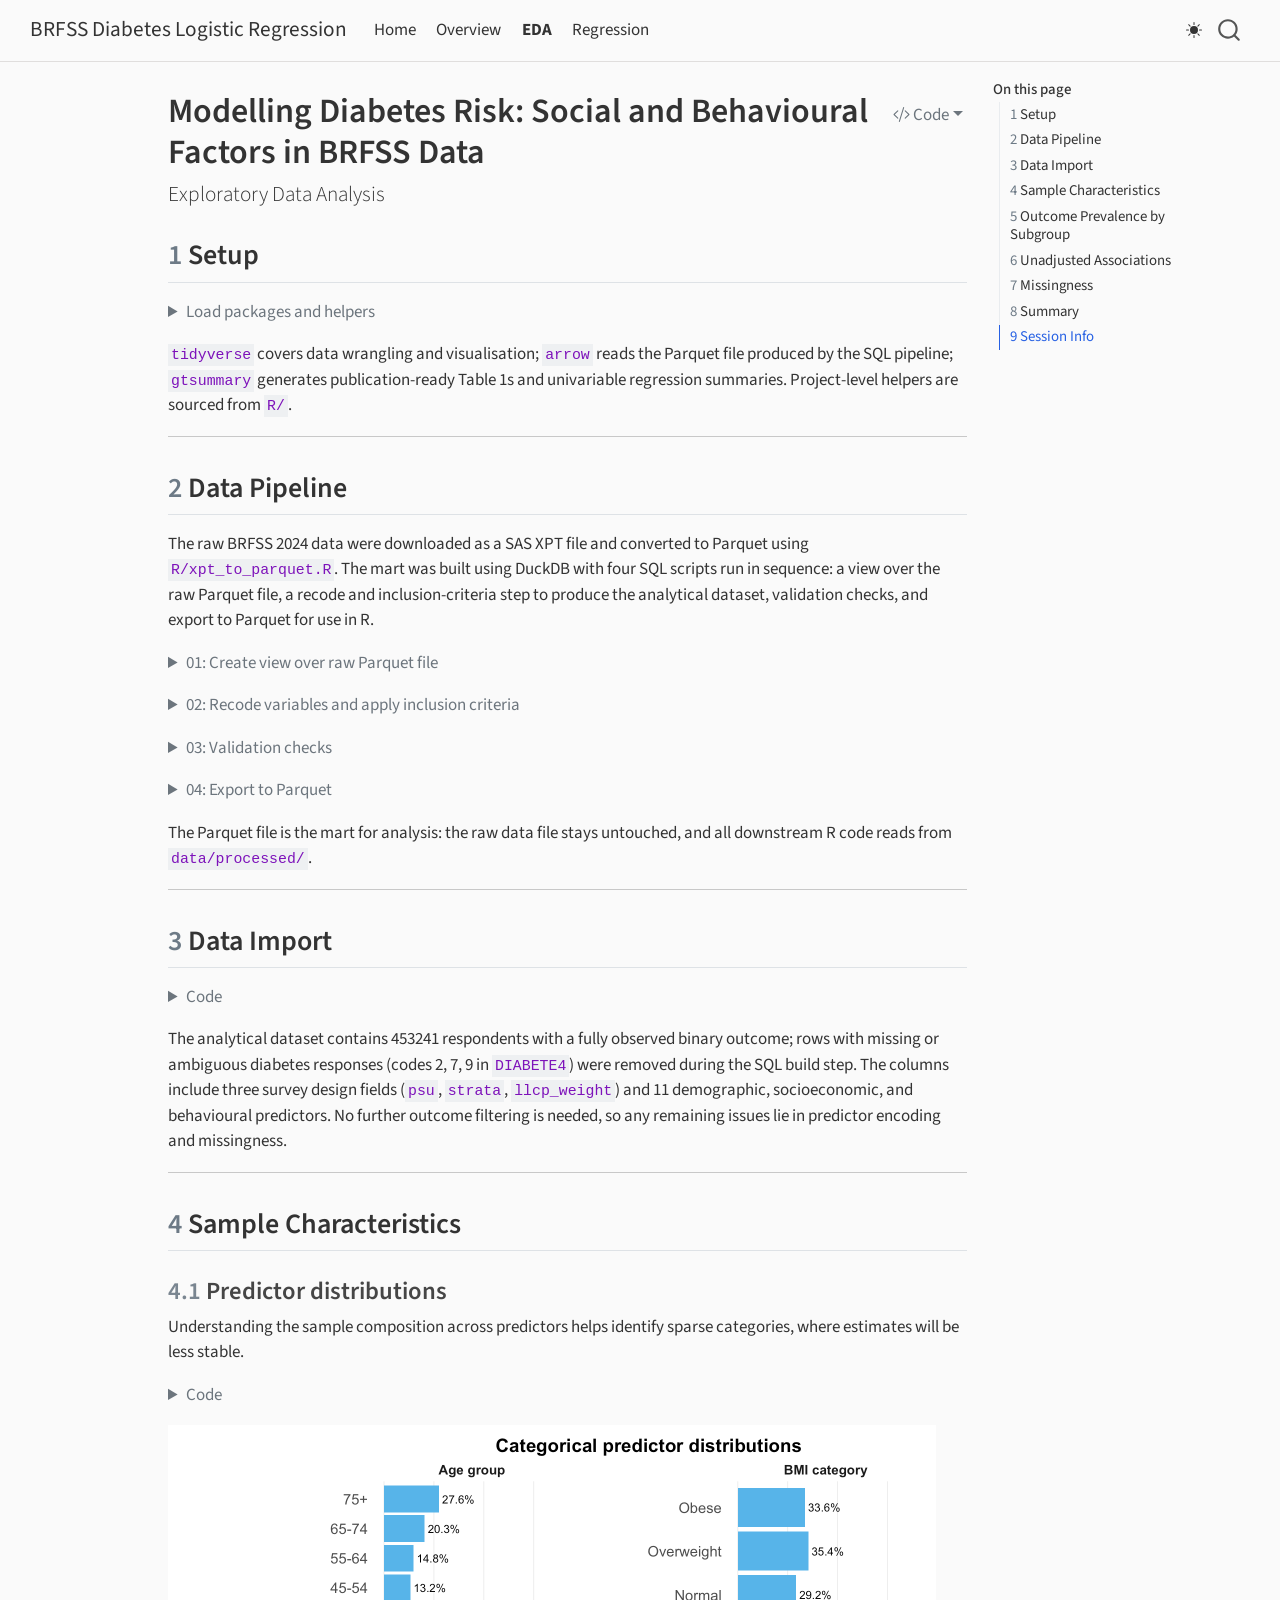
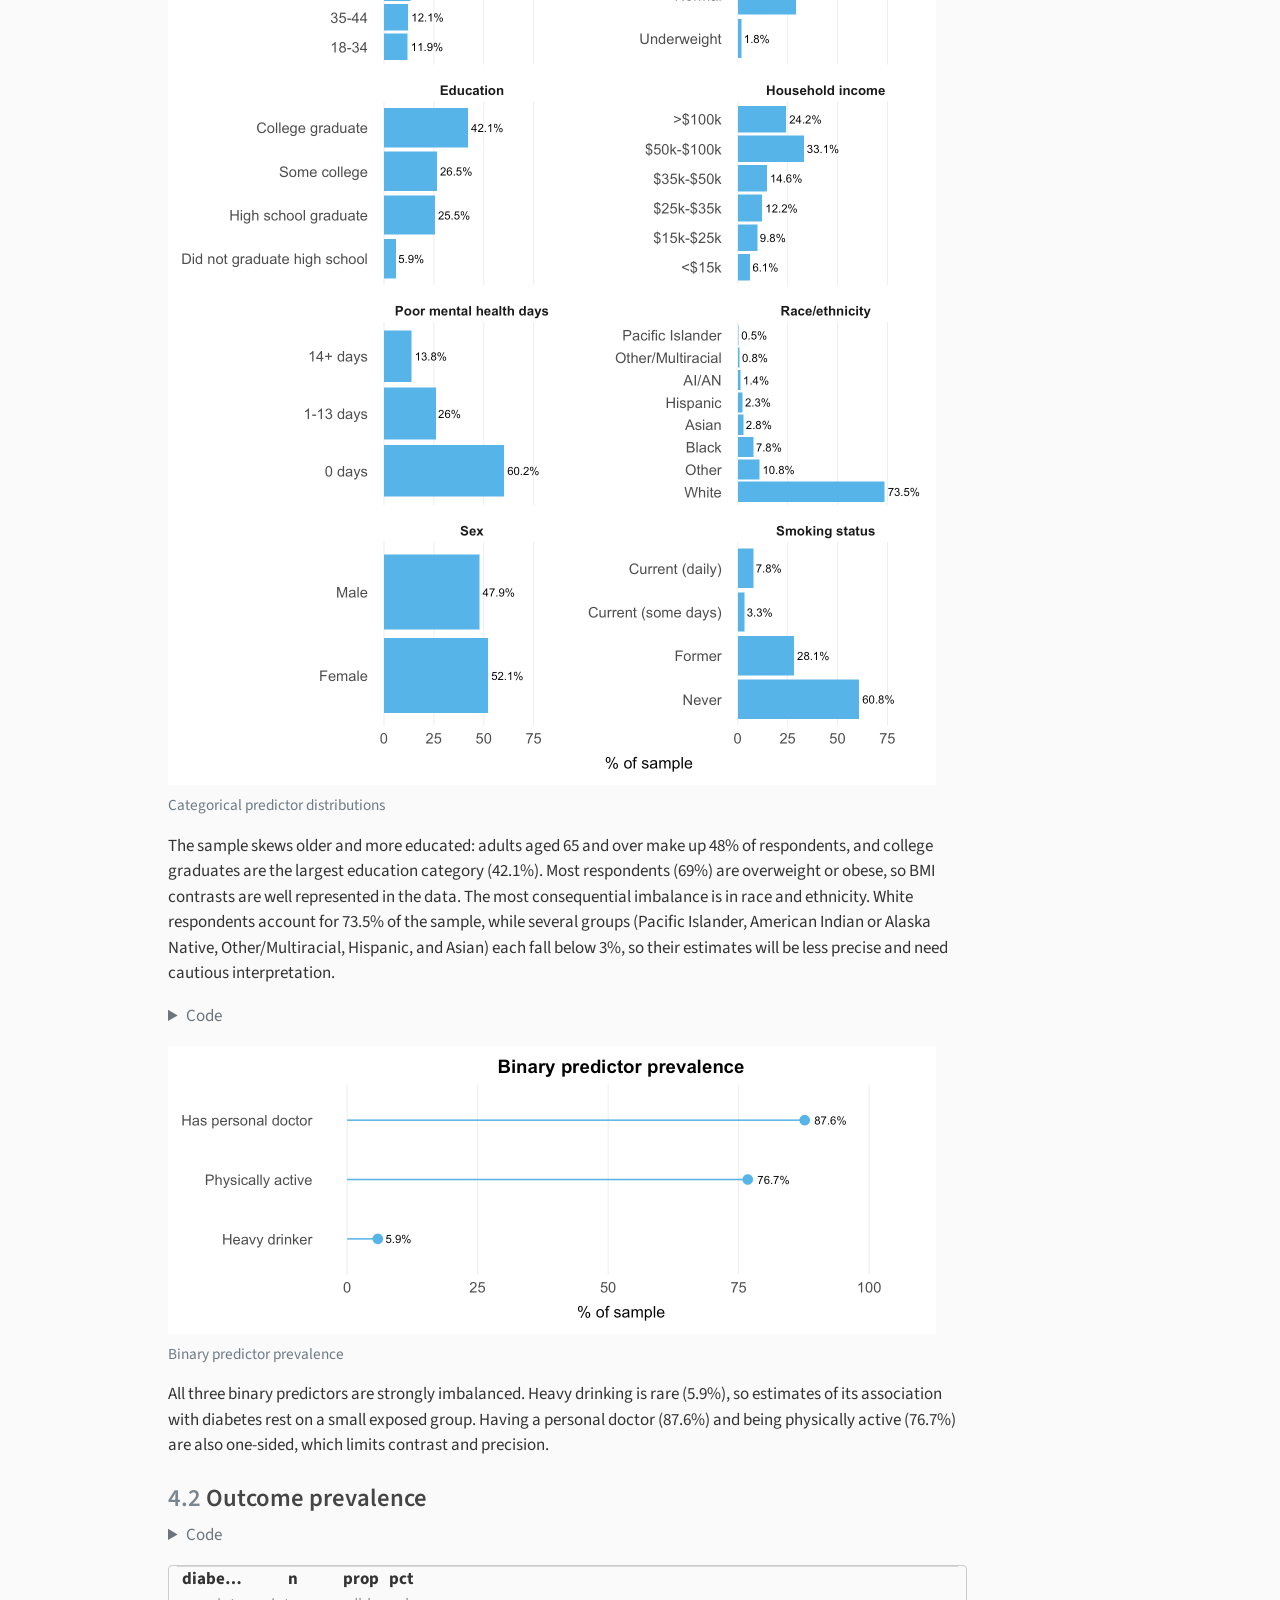
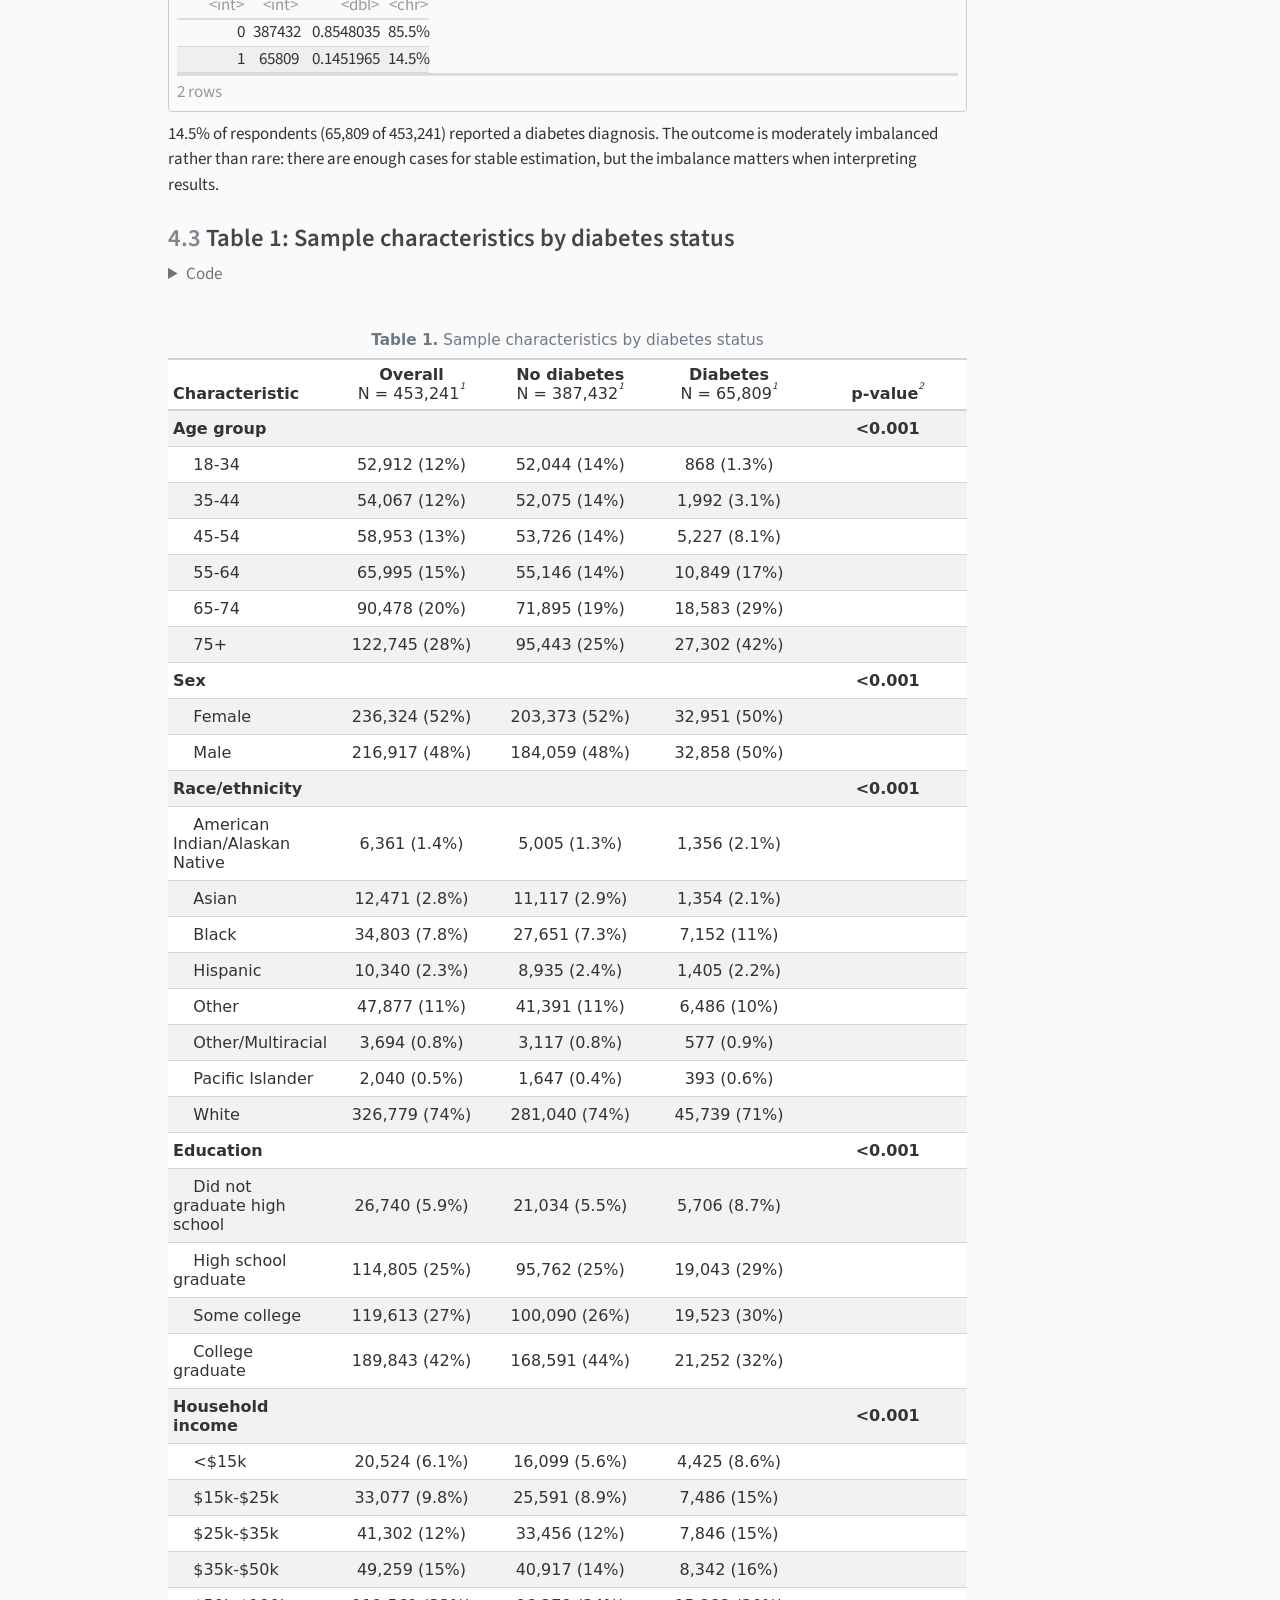
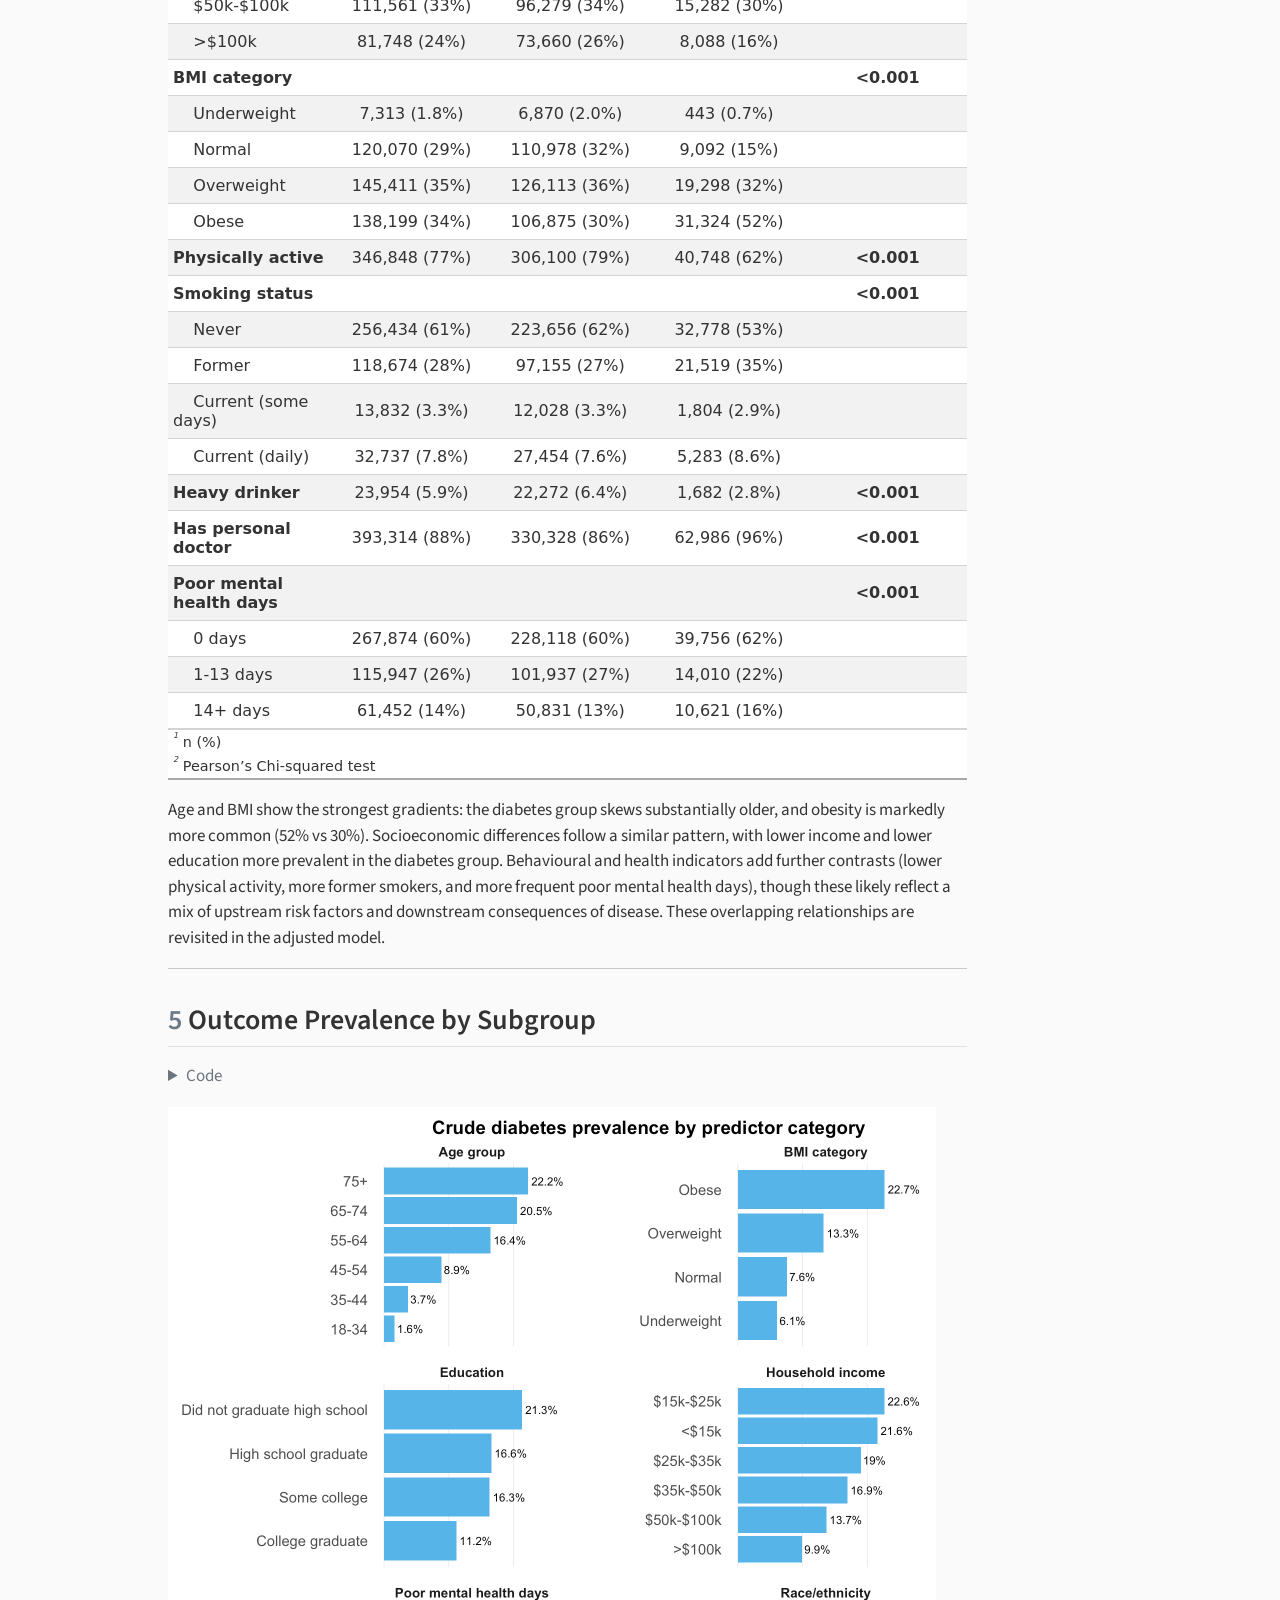
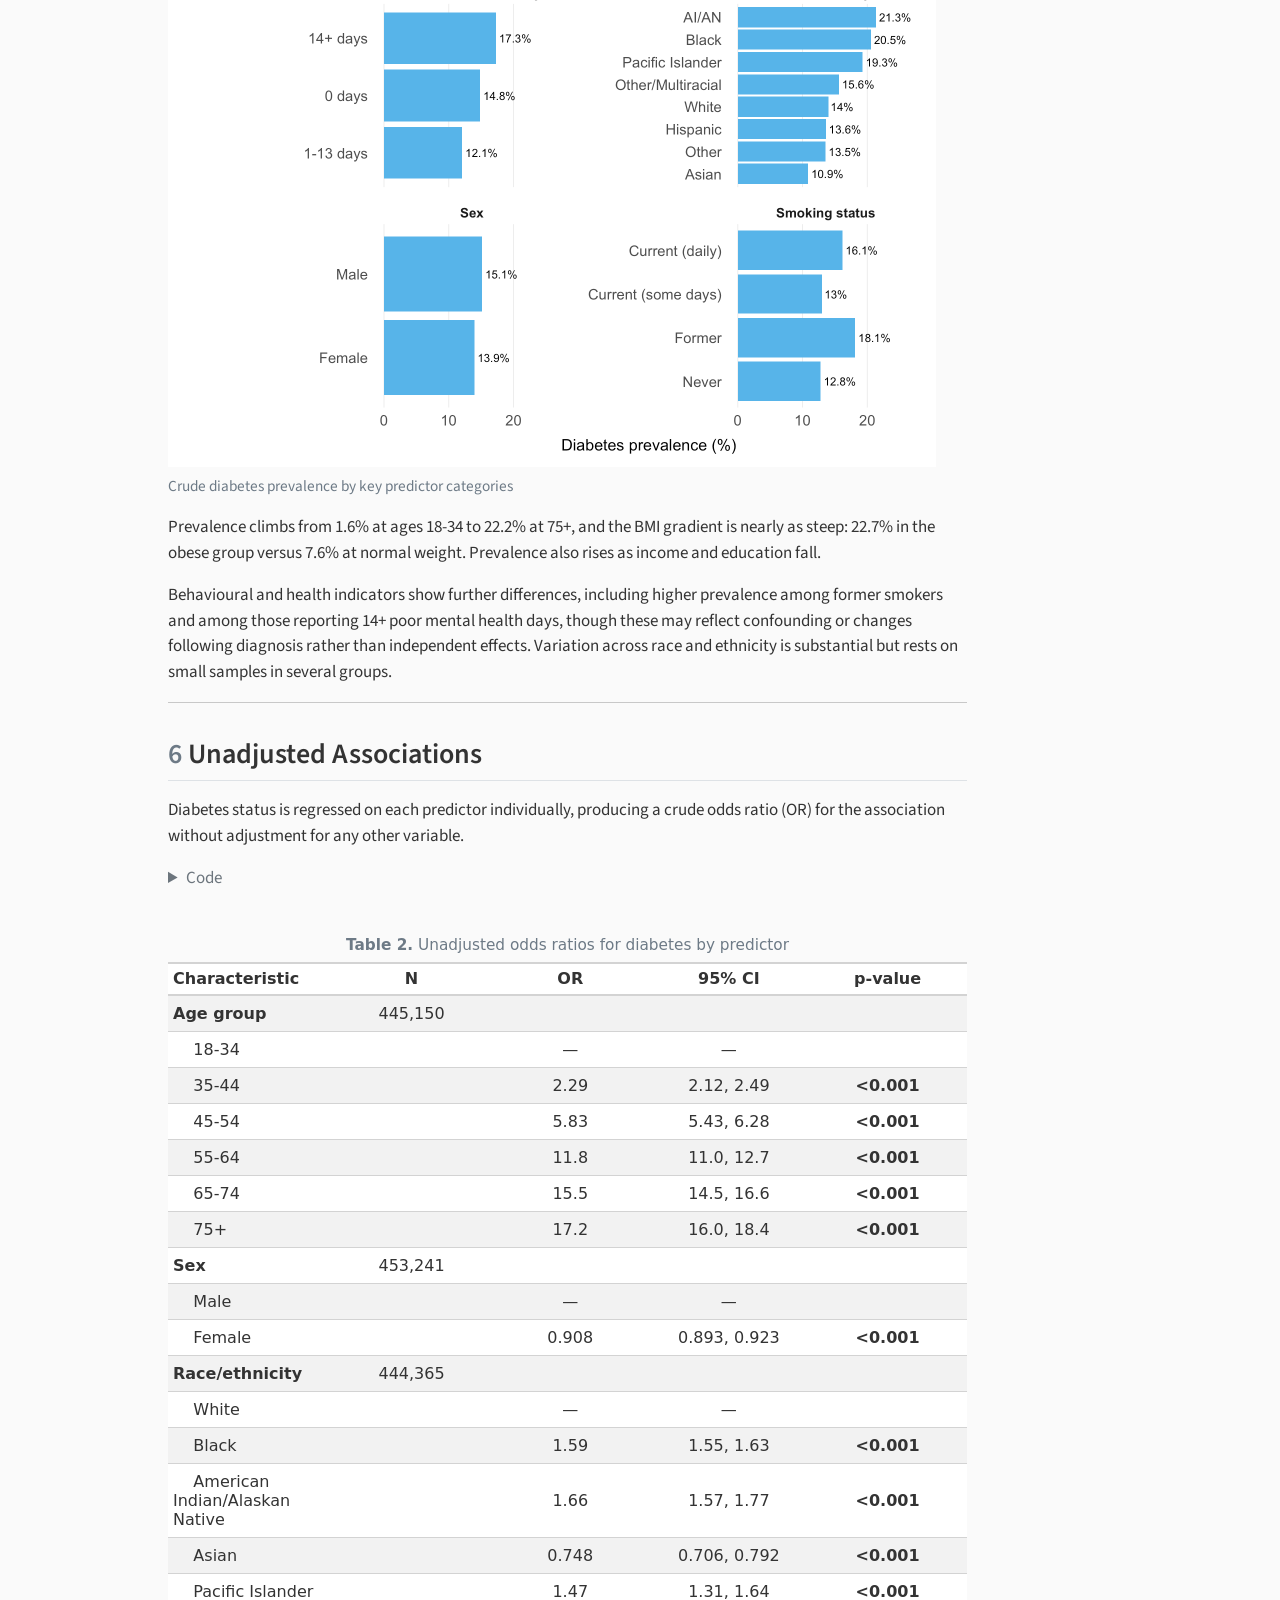
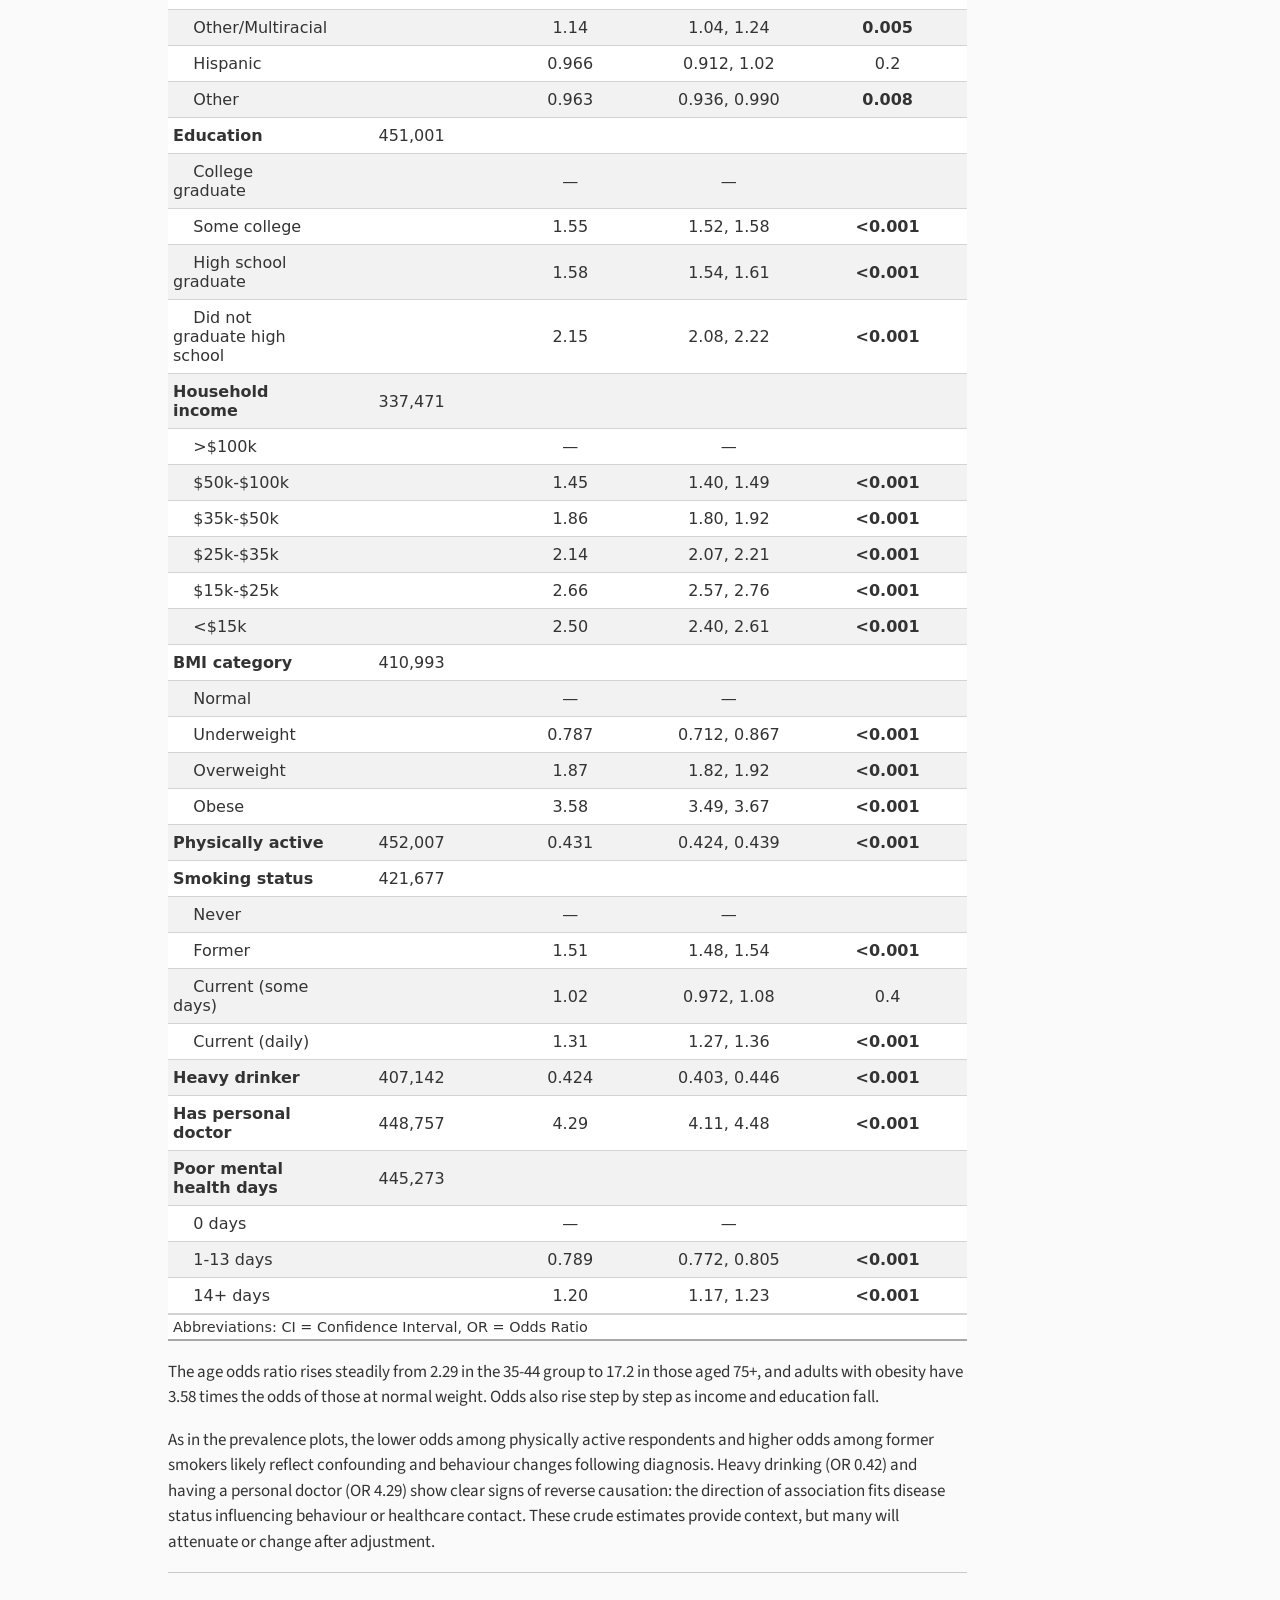
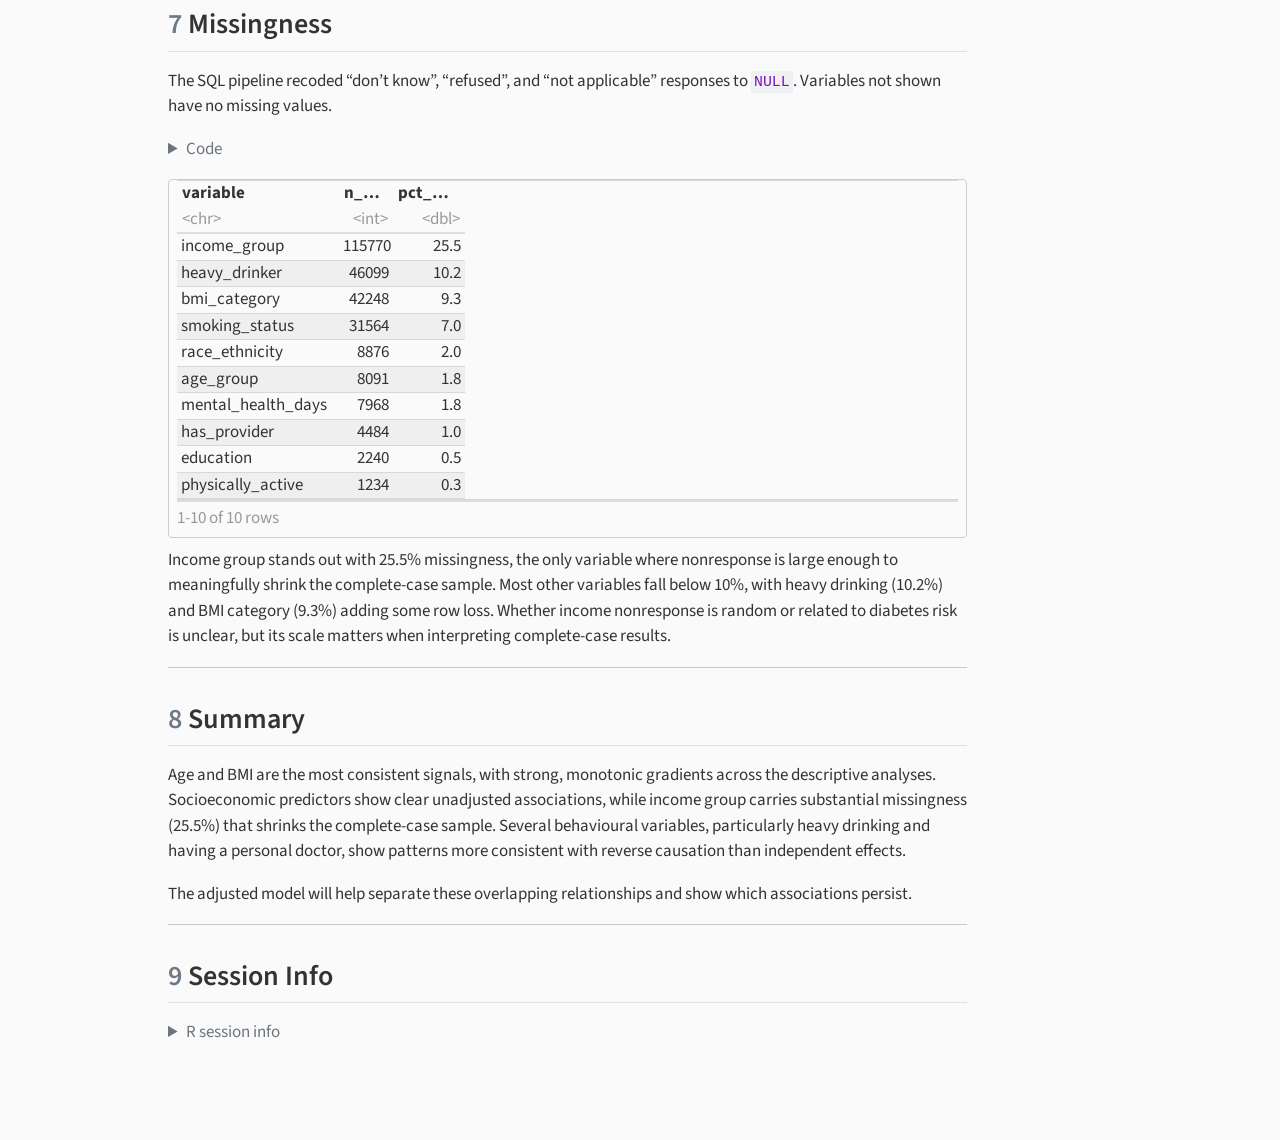
==== commit 9ab56d98: "Built site for gh-pages" ====
--- a/analysis/eda.html
+++ b/analysis/eda.html
@@ -334,7 +334,7 @@
   <ul class="collapse">
   <li><a href="#predictor-distributions" id="toc-predictor-distributions" class="nav-link" data-scroll-target="#predictor-distributions"><span class="header-section-number">4.1</span> Predictor distributions</a></li>
   <li><a href="#outcome-prevalence" id="toc-outcome-prevalence" class="nav-link" data-scroll-target="#outcome-prevalence"><span class="header-section-number">4.2</span> Outcome prevalence</a></li>
-  <li><a href="#table-1-sample-characteristics-by-diabetes-status" id="toc-table-1-sample-characteristics-by-diabetes-status" class="nav-link" data-scroll-target="#table-1-sample-characteristics-by-diabetes-status"><span class="header-section-number">4.3</span> Table 1 — sample characteristics by diabetes status</a></li>
+  <li><a href="#table-1-sample-characteristics-by-diabetes-status" id="toc-table-1-sample-characteristics-by-diabetes-status" class="nav-link" data-scroll-target="#table-1-sample-characteristics-by-diabetes-status"><span class="header-section-number">4.3</span> Table 1: Sample characteristics by diabetes status</a></li>
   </ul></li>
   <li><a href="#outcome-prevalence-by-subgroup" id="toc-outcome-prevalence-by-subgroup" class="nav-link" data-scroll-target="#outcome-prevalence-by-subgroup"><span class="header-section-number">5</span> Outcome Prevalence by Subgroup</a></li>
   <li><a href="#unadjusted-associations" id="toc-unadjusted-associations" class="nav-link" data-scroll-target="#unadjusted-associations"><span class="header-section-number">6</span> Unadjusted Associations</a></li>
@@ -388,10 +388,10 @@
 </section>
 <section id="data-pipeline" class="level2" data-number="2">
 <h2 data-number="2" class="anchored" data-anchor-id="data-pipeline"><span class="header-section-number">2</span> Data Pipeline</h2>
-<p>The raw BRFSS 2024 data were downloaded as a fixed-width file and converted to Parquet using <code>R/download_raw.R</code>. The mart was built using DuckDB with four SQL scripts run in sequence: a view over the raw Parquet file, a recode and inclusion-criteria step to produce the analytical dataset, validation checks, and export to Parquet for use in R.</p>
+<p>The raw BRFSS 2024 data were downloaded as a SAS XPT file and converted to Parquet using <code>R/xpt_to_parquet.R</code>. The mart was built using DuckDB with four SQL scripts run in sequence: a view over the raw Parquet file, a recode and inclusion-criteria step to produce the analytical dataset, validation checks, and export to Parquet for use in R.</p>
 <div class="cell">
 <details class="code-fold">
-<summary>01 — Create view over raw Parquet file</summary>
+<summary>01: Create view over raw Parquet file</summary>
 <div class="code-copy-outer-scaffold"><div class="sourceCode cell-code" id="cb2"><pre class="sourceCode sql code-with-copy"><code class="sourceCode sql"><span id="cb2-1"><a href="#cb2-1" aria-hidden="true" tabindex="-1"></a><span class="co">-- 01_load_raw.sql</span></span>
 <span id="cb2-2"><a href="#cb2-2" aria-hidden="true" tabindex="-1"></a><span class="co">-- Create a view over the raw Parquet file so DuckDB can query it by name.</span></span>
 <span id="cb2-3"><a href="#cb2-3" aria-hidden="true" tabindex="-1"></a><span class="kw">create</span> <span class="kw">or</span> <span class="kw">replace</span> <span class="kw">view</span> brfss_raw <span class="kw">as</span></span>
@@ -402,7 +402,7 @@
 </div>
 <div class="cell">
 <details class="code-fold">
-<summary>02 — Recode variables and apply inclusion criteria</summary>
+<summary>02: Recode variables and apply inclusion criteria</summary>
 <div class="code-copy-outer-scaffold"><div class="sourceCode cell-code" id="cb3"><pre class="sourceCode sql code-with-copy"><code class="sourceCode sql"><span id="cb3-1"><a href="#cb3-1" aria-hidden="true" tabindex="-1"></a><span class="co">-- 02_build_mart.sql</span></span>
 <span id="cb3-2"><a href="#cb3-2" aria-hidden="true" tabindex="-1"></a><span class="co">-- Select and recode all variables, then filter to respondents with a</span></span>
 <span id="cb3-3"><a href="#cb3-3" aria-hidden="true" tabindex="-1"></a><span class="co">-- non-missing diabetes outcome (DIABETE4 codes 7, 9, and 2 set to NULL).</span></span>
@@ -529,7 +529,7 @@
 </div>
 <div class="cell">
 <details class="code-fold">
-<summary>03 — Validation checks</summary>
+<summary>03: Validation checks</summary>
 <div class="code-copy-outer-scaffold"><div class="sourceCode cell-code" id="cb4"><pre class="sourceCode sql code-with-copy"><code class="sourceCode sql"><span id="cb4-1"><a href="#cb4-1" aria-hidden="true" tabindex="-1"></a><span class="co">-- 03_validation.sql</span></span>
 <span id="cb4-2"><a href="#cb4-2" aria-hidden="true" tabindex="-1"></a><span class="co">-- Row counts, outcome distribution, and missingness by predictor.</span></span>
 <span id="cb4-3"><a href="#cb4-3" aria-hidden="true" tabindex="-1"></a><span class="kw">select</span> <span class="fu">count</span>(<span class="op">*</span>) <span class="kw">from</span> analytical_dataset;</span>
@@ -565,14 +565,14 @@
 </div>
 <div class="cell">
 <details class="code-fold">
-<summary>04 — Export to Parquet</summary>
+<summary>04: Export to Parquet</summary>
 <div class="code-copy-outer-scaffold"><div class="sourceCode cell-code" id="cb5"><pre class="sourceCode sql code-with-copy"><code class="sourceCode sql"><span id="cb5-1"><a href="#cb5-1" aria-hidden="true" tabindex="-1"></a><span class="co">-- 04_export.sql</span></span>
 <span id="cb5-2"><a href="#cb5-2" aria-hidden="true" tabindex="-1"></a><span class="kw">copy</span> (<span class="kw">select</span> <span class="op">*</span> <span class="kw">from</span> analytical_dataset)</span>
 <span id="cb5-3"><a href="#cb5-3" aria-hidden="true" tabindex="-1"></a><span class="kw">to</span> <span class="st">'data/processed/analysis_dataset.parquet'</span></span>
 <span id="cb5-4"><a href="#cb5-4" aria-hidden="true" tabindex="-1"></a>(format parquet);</span></code></pre></div><button title="Copy to Clipboard" class="code-copy-button"><i class="bi"></i></button></div>
 </details>
 </div>
-<p>The Parquet file is the mart for analysis — the raw data file stays untouched, and all downstream R code reads from <code>data/processed/</code>.</p>
+<p>The Parquet file is the mart for analysis: the raw data file stays untouched, and all downstream R code reads from <code>data/processed/</code>.</p>
 <hr>
 </section>
 <section id="data-import" class="level2" data-number="3">
@@ -598,7 +598,7 @@
 <h2 data-number="4" class="anchored" data-anchor-id="sample-characteristics"><span class="header-section-number">4</span> Sample Characteristics</h2>
 <section id="predictor-distributions" class="level3" data-number="4.1">
 <h3 data-number="4.1" class="anchored" data-anchor-id="predictor-distributions"><span class="header-section-number">4.1</span> Predictor distributions</h3>
-<p>Understanding the sample composition across predictors helps identify sparse categories, where estimates will be less stable and require cautious interpretation.</p>
+<p>Understanding the sample composition across predictors helps identify sparse categories, where estimates will be less stable.</p>
 <div class="cell">
 <details class="code-fold">
 <summary>Code</summary>
@@ -675,7 +675,7 @@
 </div>
 </div>
 </div>
-<p>The sample skews older and more educated, with adults aged 65 and over accounting for 48% of respondents and college graduates forming the largest education category (42.1%). The BMI distribution is predominantly above the normal-weight threshold, with 69% of respondents falling in the overweight or obese categories, indicating that BMI-related contrasts are well represented in the data. Race and ethnicity show the most analytically consequential imbalance: White respondents account for 73.5% of the sample, while several groups — Pacific Islander, American Indian or Alaska Native, Other/Multiracial, Hispanic, and Asian — each fall below 3%. Estimates for these smaller groups will therefore be less precise and require cautious interpretation.</p>
+<p>The sample skews older and more educated: adults aged 65 and over make up 48% of respondents, and college graduates are the largest education category (42.1%). Most respondents (69%) are overweight or obese, so BMI contrasts are well represented in the data. The most consequential imbalance is in race and ethnicity. White respondents account for 73.5% of the sample, while several groups (Pacific Islander, American Indian or Alaska Native, Other/Multiracial, Hispanic, and Asian) each fall below 3%, so their estimates will be less precise and need cautious interpretation.</p>
 <div class="cell">
 <details class="code-fold">
 <summary>Code</summary>
@@ -718,7 +718,7 @@
 </div>
 </div>
 </div>
-<p>All three binary predictors are strongly imbalanced. Heavy drinking is rare (5.9%), so estimates of its association with diabetes rest on a small exposed group. Having a personal doctor (87.6%) and being physically active (76.7%) remain one-sided, limiting contrast and reducing precision in their effect estimates.</p>
+<p>All three binary predictors are strongly imbalanced. Heavy drinking is rare (5.9%), so estimates of its association with diabetes rest on a small exposed group. Having a personal doctor (87.6%) and being physically active (76.7%) are also one-sided, which limits contrast and precision.</p>
 </section>
 <section id="outcome-prevalence" class="level3" data-number="4.2">
 <h3 data-number="4.2" class="anchored" data-anchor-id="outcome-prevalence"><span class="header-section-number">4.2</span> Outcome prevalence</h3>
@@ -742,10 +742,10 @@
 </div>
 </div>
 </div>
-<p>14.5% of respondents (65,809 of 453,241) reported a diabetes diagnosis. The outcome is moderately imbalanced rather than rare, providing sufficient cases for stable estimation while still requiring attention to this imbalance in interpretation.</p>
+<p>14.5% of respondents (65,809 of 453,241) reported a diabetes diagnosis. The outcome is moderately imbalanced rather than rare: there are enough cases for stable estimation, but the imbalance matters when interpreting results.</p>
 </section>
 <section id="table-1-sample-characteristics-by-diabetes-status" class="level3" data-number="4.3">
-<h3 data-number="4.3" class="anchored" data-anchor-id="table-1-sample-characteristics-by-diabetes-status"><span class="header-section-number">4.3</span> Table 1 — sample characteristics by diabetes status</h3>
+<h3 data-number="4.3" class="anchored" data-anchor-id="table-1-sample-characteristics-by-diabetes-status"><span class="header-section-number">4.3</span> Table 1: Sample characteristics by diabetes status</h3>
 <div class="cell">
 <details class="code-fold">
 <summary>Code</summary>
@@ -795,23 +795,23 @@
 <span id="cb10-44"><a href="#cb10-44" aria-hidden="true" tabindex="-1"></a>  <span class="fu">modify_caption</span>(<span class="st">"**Table 1.** Sample characteristics by diabetes status"</span>)</span></code></pre></div><button title="Copy to Clipboard" class="code-copy-button"><i class="bi"></i></button></div>
 </details>
 <div class="cell-output-display">
-<div id="ujsrncyapq" style="padding-left:0px;padding-right:0px;padding-top:10px;padding-bottom:10px;overflow-x:auto;overflow-y:auto;width:auto;height:auto;">
-<style>#ujsrncyapq table {
+<div id="pfticcthpk" style="padding-left:0px;padding-right:0px;padding-top:10px;padding-bottom:10px;overflow-x:auto;overflow-y:auto;width:auto;height:auto;">
+<style>#pfticcthpk table {
   font-family: system-ui, 'Segoe UI', Roboto, Helvetica, Arial, sans-serif, 'Apple Color Emoji', 'Segoe UI Emoji', 'Segoe UI Symbol', 'Noto Color Emoji';
   -webkit-font-smoothing: antialiased;
   -moz-osx-font-smoothing: grayscale;
 }
 
-#ujsrncyapq thead, #ujsrncyapq tbody, #ujsrncyapq tfoot, #ujsrncyapq tr, #ujsrncyapq td, #ujsrncyapq th {
+#pfticcthpk thead, #pfticcthpk tbody, #pfticcthpk tfoot, #pfticcthpk tr, #pfticcthpk td, #pfticcthpk th {
   border-style: none;
 }
 
-#ujsrncyapq p {
+#pfticcthpk p {
   margin: 0;
   padding: 0;
 }
 
-#ujsrncyapq .gt_table {
+#pfticcthpk .gt_table {
   display: table;
   border-collapse: collapse;
   line-height: normal;
@@ -837,12 +837,12 @@
   border-left-color: #D3D3D3;
 }
 
-#ujsrncyapq .gt_caption {
+#pfticcthpk .gt_caption {
   padding-top: 4px;
   padding-bottom: 4px;
 }
 
-#ujsrncyapq .gt_title {
+#pfticcthpk .gt_title {
   color: #333333;
   font-size: 125%;
   font-weight: initial;
@@ -854,7 +854,7 @@
   border-bottom-width: 0;
 }
 
-#ujsrncyapq .gt_subtitle {
+#pfticcthpk .gt_subtitle {
   color: #333333;
   font-size: 85%;
   font-weight: initial;
@@ -866,7 +866,7 @@
   border-top-width: 0;
 }
 
-#ujsrncyapq .gt_heading {
+#pfticcthpk .gt_heading {
   background-color: #FFFFFF;
   text-align: center;
   border-bottom-color: #FFFFFF;
@@ -878,13 +878,13 @@
   border-right-color: #D3D3D3;
 }
 
-#ujsrncyapq .gt_bottom_border {
+#pfticcthpk .gt_bottom_border {
   border-bottom-style: solid;
   border-bottom-width: 2px;
   border-bottom-color: #D3D3D3;
 }
 
-#ujsrncyapq .gt_col_headings {
+#pfticcthpk .gt_col_headings {
   border-top-style: solid;
   border-top-width: 2px;
   border-top-color: #D3D3D3;
@@ -899,7 +899,7 @@
   border-right-color: #D3D3D3;
 }
 
-#ujsrncyapq .gt_col_heading {
+#pfticcthpk .gt_col_heading {
   color: #333333;
   background-color: #FFFFFF;
   font-size: 100%;
@@ -919,7 +919,7 @@
   overflow-x: hidden;
 }
 
-#ujsrncyapq .gt_column_spanner_outer {
+#pfticcthpk .gt_column_spanner_outer {
   color: #333333;
   background-color: #FFFFFF;
   font-size: 100%;
@@ -931,15 +931,15 @@
   padding-right: 4px;
 }
 
-#ujsrncyapq .gt_column_spanner_outer:first-child {
+#pfticcthpk .gt_column_spanner_outer:first-child {
   padding-left: 0;
 }
 
-#ujsrncyapq .gt_column_spanner_outer:last-child {
+#pfticcthpk .gt_column_spanner_outer:last-child {
   padding-right: 0;
 }
 
-#ujsrncyapq .gt_column_spanner {
+#pfticcthpk .gt_column_spanner {
   border-bottom-style: solid;
   border-bottom-width: 2px;
   border-bottom-color: #D3D3D3;
@@ -951,11 +951,11 @@
   width: 100%;
 }
 
-#ujsrncyapq .gt_spanner_row {
+#pfticcthpk .gt_spanner_row {
   border-bottom-style: hidden;
 }
 
-#ujsrncyapq .gt_group_heading {
+#pfticcthpk .gt_group_heading {
   padding-top: 8px;
   padding-bottom: 8px;
   padding-left: 5px;
@@ -981,7 +981,7 @@
   text-align: left;
 }
 
-#ujsrncyapq .gt_empty_group_heading {
+#pfticcthpk .gt_empty_group_heading {
   padding: 0.5px;
   color: #333333;
   background-color: #FFFFFF;
@@ -996,15 +996,15 @@
   vertical-align: middle;
 }
 
-#ujsrncyapq .gt_from_md > :first-child {
+#pfticcthpk .gt_from_md > :first-child {
   margin-top: 0;
 }
 
-#ujsrncyapq .gt_from_md > :last-child {
+#pfticcthpk .gt_from_md > :last-child {
   margin-bottom: 0;
 }
 
-#ujsrncyapq .gt_row {
+#pfticcthpk .gt_row {
   padding-top: 8px;
   padding-bottom: 8px;
   padding-left: 5px;
@@ -1023,7 +1023,7 @@
   overflow-x: hidden;
 }
 
-#ujsrncyapq .gt_stub {
+#pfticcthpk .gt_stub {
   color: #333333;
   background-color: #FFFFFF;
   font-size: 100%;
@@ -1036,7 +1036,7 @@
   padding-right: 5px;
 }
 
-#ujsrncyapq .gt_stub_row_group {
+#pfticcthpk .gt_stub_row_group {
   color: #333333;
   background-color: #FFFFFF;
   font-size: 100%;
@@ -1050,15 +1050,15 @@
   vertical-align: top;
 }
 
-#ujsrncyapq .gt_row_group_first td {
+#pfticcthpk .gt_row_group_first td {
   border-top-width: 2px;
 }
 
-#ujsrncyapq .gt_row_group_first th {
+#pfticcthpk .gt_row_group_first th {
   border-top-width: 2px;
 }
 
-#ujsrncyapq .gt_summary_row {
+#pfticcthpk .gt_summary_row {
   color: #333333;
   background-color: #FFFFFF;
   text-transform: inherit;
@@ -1068,16 +1068,16 @@
   padding-right: 5px;
 }
 
-#ujsrncyapq .gt_first_summary_row {
+#pfticcthpk .gt_first_summary_row {
   border-top-style: solid;
   border-top-color: #D3D3D3;
 }
 
-#ujsrncyapq .gt_first_summary_row.thick {
+#pfticcthpk .gt_first_summary_row.thick {
   border-top-width: 2px;
 }
 
-#ujsrncyapq .gt_last_summary_row {
+#pfticcthpk .gt_last_summary_row {
   padding-top: 8px;
   padding-bottom: 8px;
   padding-left: 5px;
@@ -1087,7 +1087,7 @@
   border-bottom-color: #D3D3D3;
 }
 
-#ujsrncyapq .gt_grand_summary_row {
+#pfticcthpk .gt_grand_summary_row {
   color: #333333;
   background-color: #FFFFFF;
   text-transform: inherit;
@@ -1097,7 +1097,7 @@
   padding-right: 5px;
 }
 
-#ujsrncyapq .gt_first_grand_summary_row {
+#pfticcthpk .gt_first_grand_summary_row {
   padding-top: 8px;
   padding-bottom: 8px;
   padding-left: 5px;
@@ -1107,7 +1107,7 @@
   border-top-color: #D3D3D3;
 }
 
-#ujsrncyapq .gt_last_grand_summary_row_top {
+#pfticcthpk .gt_last_grand_summary_row_top {
   padding-top: 8px;
   padding-bottom: 8px;
   padding-left: 5px;
@@ -1117,11 +1117,11 @@
   border-bottom-color: #D3D3D3;
 }
 
-#ujsrncyapq .gt_striped {
+#pfticcthpk .gt_striped {
   background-color: rgba(128, 128, 128, 0.05);
 }
 
-#ujsrncyapq .gt_table_body {
+#pfticcthpk .gt_table_body {
   border-top-style: solid;
   border-top-width: 2px;
   border-top-color: #D3D3D3;
@@ -1130,7 +1130,7 @@
   border-bottom-color: #D3D3D3;
 }
 
-#ujsrncyapq .gt_footnotes {
+#pfticcthpk .gt_footnotes {
   color: #333333;
   background-color: #FFFFFF;
   border-bottom-style: none;
@@ -1144,7 +1144,7 @@
   border-right-color: #D3D3D3;
 }
 
-#ujsrncyapq .gt_footnote {
+#pfticcthpk .gt_footnote {
   margin: 0px;
   font-size: 90%;
   padding-top: 4px;
@@ -1153,7 +1153,7 @@
   padding-right: 5px;
 }
 
-#ujsrncyapq .gt_sourcenotes {
+#pfticcthpk .gt_sourcenotes {
   color: #333333;
   background-color: #FFFFFF;
   border-bottom-style: none;
@@ -1167,7 +1167,7 @@
   border-right-color: #D3D3D3;
 }
 
-#ujsrncyapq .gt_sourcenote {
+#pfticcthpk .gt_sourcenote {
   font-size: 90%;
   padding-top: 4px;
   padding-bottom: 4px;
@@ -1175,72 +1175,72 @@
   padding-right: 5px;
 }
 
-#ujsrncyapq .gt_left {
+#pfticcthpk .gt_left {
   text-align: left;
 }
 
-#ujsrncyapq .gt_center {
+#pfticcthpk .gt_center {
   text-align: center;
 }
 
-#ujsrncyapq .gt_right {
+#pfticcthpk .gt_right {
   text-align: right;
   font-variant-numeric: tabular-nums;
 }
 
-#ujsrncyapq .gt_font_normal {
+#pfticcthpk .gt_font_normal {
   font-weight: normal;
 }
 
-#ujsrncyapq .gt_font_bold {
+#pfticcthpk .gt_font_bold {
   font-weight: bold;
 }
 
-#ujsrncyapq .gt_font_italic {
+#pfticcthpk .gt_font_italic {
   font-style: italic;
 }
 
-#ujsrncyapq .gt_super {
+#pfticcthpk .gt_super {
   font-size: 65%;
 }
 
-#ujsrncyapq .gt_footnote_marks {
+#pfticcthpk .gt_footnote_marks {
   font-size: 75%;
   vertical-align: 0.4em;
   position: initial;
 }
 
-#ujsrncyapq .gt_asterisk {
+#pfticcthpk .gt_asterisk {
   font-size: 100%;
   vertical-align: 0;
 }
 
-#ujsrncyapq .gt_indent_1 {
+#pfticcthpk .gt_indent_1 {
   text-indent: 5px;
 }
 
-#ujsrncyapq .gt_indent_2 {
+#pfticcthpk .gt_indent_2 {
   text-indent: 10px;
 }
 
-#ujsrncyapq .gt_indent_3 {
+#pfticcthpk .gt_indent_3 {
   text-indent: 15px;
 }
 
-#ujsrncyapq .gt_indent_4 {
+#pfticcthpk .gt_indent_4 {
   text-indent: 20px;
 }
 
-#ujsrncyapq .gt_indent_5 {
+#pfticcthpk .gt_indent_5 {
   text-indent: 25px;
 }
 
-#ujsrncyapq .katex-display {
+#pfticcthpk .katex-display {
   display: inline-flex !important;
   margin-bottom: 0.75em !important;
 }
 
-#ujsrncyapq div.Reactable > div.rt-table > div.rt-thead > div.rt-tr.rt-tr-group-header > div.rt-th-group:after {
+#pfticcthpk div.Reactable > div.rt-table > div.rt-thead > div.rt-tr.rt-tr-group-header > div.rt-th-group:after {
   height: 0px !important;
 }
 </style>
@@ -1678,7 +1678,7 @@
 </div>
 </div>
 </div>
-<p>Age and BMI show the strongest gradients: the diabetes group skews substantially older, and obesity is markedly more common (52% vs 30%). Socioeconomic differences follow a similar pattern, with lower income and lower educational attainment more prevalent in the diabetes group. Behavioural and health indicators add further contrasts — lower physical activity, a higher proportion of former smokers, and more frequent poor mental health days — though these likely reflect a mix of upstream risk factors and downstream consequences of disease rather than independent effects. These overlapping relationships will be estimated more precisely in the adjusted model.</p>
+<p>Age and BMI show the strongest gradients: the diabetes group skews substantially older, and obesity is markedly more common (52% vs 30%). Socioeconomic differences follow a similar pattern, with lower income and lower education more prevalent in the diabetes group. Behavioural and health indicators add further contrasts (lower physical activity, more former smokers, and more frequent poor mental health days), though these likely reflect a mix of upstream risk factors and downstream consequences of disease. These overlapping relationships are revisited in the adjusted model.</p>
 <hr>
 </section>
 </section>
@@ -1754,13 +1754,13 @@
 </div>
 </div>
 </div>
-<p>The age gradient climbs from 1.6% in those aged 18–34 to 22.2% in those aged 75+, while the BMI gradient is similarly pronounced, with the obese group at 22.7% compared with 7.6% in the normal-weight group. Socioeconomic gradients are also evident, with higher prevalence in lower income and lower education categories.</p>
-<p>Behavioural and health indicators show additional differences, including higher prevalence among those reporting 14+ poor mental health days and among former smokers, although these patterns may reflect confounding or changes following diagnosis rather than independent effects. Variation across race and ethnicity is substantial but warrants cautious interpretation due to small sample sizes in several groups.</p>
+<p>Prevalence climbs from 1.6% at ages 18-34 to 22.2% at 75+, and the BMI gradient is nearly as steep: 22.7% in the obese group versus 7.6% at normal weight. Prevalence also rises as income and education fall.</p>
+<p>Behavioural and health indicators show further differences, including higher prevalence among former smokers and among those reporting 14+ poor mental health days, though these may reflect confounding or changes following diagnosis rather than independent effects. Variation across race and ethnicity is substantial but rests on small samples in several groups.</p>
 <hr>
 </section>
 <section id="unadjusted-associations" class="level2" data-number="6">
 <h2 data-number="6" class="anchored" data-anchor-id="unadjusted-associations"><span class="header-section-number">6</span> Unadjusted Associations</h2>
-<p>Each predictor is regressed against the diabetes outcome individually, producing a crude odds ratio (OR) that quantifies the association without controlling for any other variable.</p>
+<p>Diabetes status is regressed on each predictor individually, producing a crude odds ratio (OR) for the association without adjustment for any other variable.</p>
 <div class="cell">
 <details class="code-fold">
 <summary>Code</summary>
@@ -1819,23 +1819,23 @@
 <span id="cb12-53"><a href="#cb12-53" aria-hidden="true" tabindex="-1"></a>  <span class="fu">modify_caption</span>(<span class="st">"**Table 2.** Unadjusted odds ratios for diabetes by predictor"</span>)</span></code></pre></div><button title="Copy to Clipboard" class="code-copy-button"><i class="bi"></i></button></div>
 </details>
 <div class="cell-output-display">
-<div id="kxkyqhcawd" style="padding-left:0px;padding-right:0px;padding-top:10px;padding-bottom:10px;overflow-x:auto;overflow-y:auto;width:auto;height:auto;">
-<style>#kxkyqhcawd table {
+<div id="wqwpmhrfxu" style="padding-left:0px;padding-right:0px;padding-top:10px;padding-bottom:10px;overflow-x:auto;overflow-y:auto;width:auto;height:auto;">
+<style>#wqwpmhrfxu table {
   font-family: system-ui, 'Segoe UI', Roboto, Helvetica, Arial, sans-serif, 'Apple Color Emoji', 'Segoe UI Emoji', 'Segoe UI Symbol', 'Noto Color Emoji';
   -webkit-font-smoothing: antialiased;
   -moz-osx-font-smoothing: grayscale;
 }
 
-#kxkyqhcawd thead, #kxkyqhcawd tbody, #kxkyqhcawd tfoot, #kxkyqhcawd tr, #kxkyqhcawd td, #kxkyqhcawd th {
+#wqwpmhrfxu thead, #wqwpmhrfxu tbody, #wqwpmhrfxu tfoot, #wqwpmhrfxu tr, #wqwpmhrfxu td, #wqwpmhrfxu th {
   border-style: none;
 }
 
-#kxkyqhcawd p {
+#wqwpmhrfxu p {
   margin: 0;
   padding: 0;
 }
 
-#kxkyqhcawd .gt_table {
+#wqwpmhrfxu .gt_table {
   display: table;
   border-collapse: collapse;
   line-height: normal;
@@ -1861,12 +1861,12 @@
   border-left-color: #D3D3D3;
 }
 
-#kxkyqhcawd .gt_caption {
+#wqwpmhrfxu .gt_caption {
   padding-top: 4px;
   padding-bottom: 4px;
 }
 
-#kxkyqhcawd .gt_title {
+#wqwpmhrfxu .gt_title {
   color: #333333;
   font-size: 125%;
   font-weight: initial;
@@ -1878,7 +1878,7 @@
   border-bottom-width: 0;
 }
 
-#kxkyqhcawd .gt_subtitle {
+#wqwpmhrfxu .gt_subtitle {
   color: #333333;
   font-size: 85%;
   font-weight: initial;
@@ -1890,7 +1890,7 @@
   border-top-width: 0;
 }
 
-#kxkyqhcawd .gt_heading {
+#wqwpmhrfxu .gt_heading {
   background-color: #FFFFFF;
   text-align: center;
   border-bottom-color: #FFFFFF;
@@ -1902,13 +1902,13 @@
   border-right-color: #D3D3D3;
 }
 
-#kxkyqhcawd .gt_bottom_border {
+#wqwpmhrfxu .gt_bottom_border {
   border-bottom-style: solid;
   border-bottom-width: 2px;
   border-bottom-color: #D3D3D3;
 }
 
-#kxkyqhcawd .gt_col_headings {
+#wqwpmhrfxu .gt_col_headings {
   border-top-style: solid;
   border-top-width: 2px;
   border-top-color: #D3D3D3;
@@ -1923,7 +1923,7 @@
   border-right-color: #D3D3D3;
 }
 
-#kxkyqhcawd .gt_col_heading {
+#wqwpmhrfxu .gt_col_heading {
   color: #333333;
   background-color: #FFFFFF;
   font-size: 100%;
@@ -1943,7 +1943,7 @@
   overflow-x: hidden;
 }
 
-#kxkyqhcawd .gt_column_spanner_outer {
+#wqwpmhrfxu .gt_column_spanner_outer {
   color: #333333;
   background-color: #FFFFFF;
   font-size: 100%;
@@ -1955,15 +1955,15 @@
   padding-right: 4px;
 }
 
-#kxkyqhcawd .gt_column_spanner_outer:first-child {
+#wqwpmhrfxu .gt_column_spanner_outer:first-child {
   padding-left: 0;
 }
 
-#kxkyqhcawd .gt_column_spanner_outer:last-child {
+#wqwpmhrfxu .gt_column_spanner_outer:last-child {
   padding-right: 0;
 }
 
-#kxkyqhcawd .gt_column_spanner {
+#wqwpmhrfxu .gt_column_spanner {
   border-bottom-style: solid;
   border-bottom-width: 2px;
   border-bottom-color: #D3D3D3;
@@ -1975,11 +1975,11 @@
   width: 100%;
 }
 
-#kxkyqhcawd .gt_spanner_row {
+#wqwpmhrfxu .gt_spanner_row {
   border-bottom-style: hidden;
 }
 
-#kxkyqhcawd .gt_group_heading {
+#wqwpmhrfxu .gt_group_heading {
   padding-top: 8px;
   padding-bottom: 8px;
   padding-left: 5px;
@@ -2005,7 +2005,7 @@
   text-align: left;
 }
 
-#kxkyqhcawd .gt_empty_group_heading {
+#wqwpmhrfxu .gt_empty_group_heading {
   padding: 0.5px;
   color: #333333;
   background-color: #FFFFFF;
@@ -2020,15 +2020,15 @@
   vertical-align: middle;
 }
 
-#kxkyqhcawd .gt_from_md > :first-child {
+#wqwpmhrfxu .gt_from_md > :first-child {
   margin-top: 0;
 }
 
-#kxkyqhcawd .gt_from_md > :last-child {
+#wqwpmhrfxu .gt_from_md > :last-child {
   margin-bottom: 0;
 }
 
-#kxkyqhcawd .gt_row {
+#wqwpmhrfxu .gt_row {
   padding-top: 8px;
   padding-bottom: 8px;
   padding-left: 5px;
@@ -2047,7 +2047,7 @@
   overflow-x: hidden;
 }
 
-#kxkyqhcawd .gt_stub {
+#wqwpmhrfxu .gt_stub {
   color: #333333;
   background-color: #FFFFFF;
   font-size: 100%;
@@ -2060,7 +2060,7 @@
   padding-right: 5px;
 }
 
-#kxkyqhcawd .gt_stub_row_group {
+#wqwpmhrfxu .gt_stub_row_group {
   color: #333333;
   background-color: #FFFFFF;
   font-size: 100%;
@@ -2074,15 +2074,15 @@
   vertical-align: top;
 }
 
-#kxkyqhcawd .gt_row_group_first td {
+#wqwpmhrfxu .gt_row_group_first td {
   border-top-width: 2px;
 }
 
-#kxkyqhcawd .gt_row_group_first th {
+#wqwpmhrfxu .gt_row_group_first th {
   border-top-width: 2px;
 }
 
-#kxkyqhcawd .gt_summary_row {
+#wqwpmhrfxu .gt_summary_row {
   color: #333333;
   background-color: #FFFFFF;
   text-transform: inherit;
@@ -2092,16 +2092,16 @@
   padding-right: 5px;
 }
 
-#kxkyqhcawd .gt_first_summary_row {
+#wqwpmhrfxu .gt_first_summary_row {
   border-top-style: solid;
   border-top-color: #D3D3D3;
 }
 
-#kxkyqhcawd .gt_first_summary_row.thick {
+#wqwpmhrfxu .gt_first_summary_row.thick {
   border-top-width: 2px;
 }
 
-#kxkyqhcawd .gt_last_summary_row {
+#wqwpmhrfxu .gt_last_summary_row {
   padding-top: 8px;
   padding-bottom: 8px;
   padding-left: 5px;
@@ -2111,7 +2111,7 @@
   border-bottom-color: #D3D3D3;
 }
 
-#kxkyqhcawd .gt_grand_summary_row {
+#wqwpmhrfxu .gt_grand_summary_row {
   color: #333333;
   background-color: #FFFFFF;
   text-transform: inherit;
@@ -2121,7 +2121,7 @@
   padding-right: 5px;
 }
 
-#kxkyqhcawd .gt_first_grand_summary_row {
+#wqwpmhrfxu .gt_first_grand_summary_row {
   padding-top: 8px;
   padding-bottom: 8px;
   padding-left: 5px;
@@ -2131,7 +2131,7 @@
   border-top-color: #D3D3D3;
 }
 
-#kxkyqhcawd .gt_last_grand_summary_row_top {
+#wqwpmhrfxu .gt_last_grand_summary_row_top {
   padding-top: 8px;
   padding-bottom: 8px;
   padding-left: 5px;
@@ -2141,11 +2141,11 @@
   border-bottom-color: #D3D3D3;
 }
 
-#kxkyqhcawd .gt_striped {
+#wqwpmhrfxu .gt_striped {
   background-color: rgba(128, 128, 128, 0.05);
 }
 
-#kxkyqhcawd .gt_table_body {
+#wqwpmhrfxu .gt_table_body {
   border-top-style: solid;
   border-top-width: 2px;
   border-top-color: #D3D3D3;
@@ -2154,7 +2154,7 @@
   border-bottom-color: #D3D3D3;
 }
 
-#kxkyqhcawd .gt_footnotes {
+#wqwpmhrfxu .gt_footnotes {
   color: #333333;
   background-color: #FFFFFF;
   border-bottom-style: none;
@@ -2168,7 +2168,7 @@
   border-right-color: #D3D3D3;
 }
 
-#kxkyqhcawd .gt_footnote {
+#wqwpmhrfxu .gt_footnote {
   margin: 0px;
   font-size: 90%;
   padding-top: 4px;
@@ -2177,7 +2177,7 @@
   padding-right: 5px;
 }
 
-#kxkyqhcawd .gt_sourcenotes {
+#wqwpmhrfxu .gt_sourcenotes {
   color: #333333;
   background-color: #FFFFFF;
   border-bottom-style: none;
@@ -2191,7 +2191,7 @@
   border-right-color: #D3D3D3;
 }
 
-#kxkyqhcawd .gt_sourcenote {
+#wqwpmhrfxu .gt_sourcenote {
   font-size: 90%;
   padding-top: 4px;
   padding-bottom: 4px;
@@ -2199,72 +2199,72 @@
   padding-right: 5px;
 }
 
-#kxkyqhcawd .gt_left {
+#wqwpmhrfxu .gt_left {
   text-align: left;
 }
 
-#kxkyqhcawd .gt_center {
+#wqwpmhrfxu .gt_center {
   text-align: center;
 }
 
-#kxkyqhcawd .gt_right {
+#wqwpmhrfxu .gt_right {
   text-align: right;
   font-variant-numeric: tabular-nums;
 }
 
-#kxkyqhcawd .gt_font_normal {
+#wqwpmhrfxu .gt_font_normal {
   font-weight: normal;
 }
 
-#kxkyqhcawd .gt_font_bold {
+#wqwpmhrfxu .gt_font_bold {
   font-weight: bold;
 }
 
-#kxkyqhcawd .gt_font_italic {
+#wqwpmhrfxu .gt_font_italic {
   font-style: italic;
 }
 
-#kxkyqhcawd .gt_super {
+#wqwpmhrfxu .gt_super {
   font-size: 65%;
 }
 
-#kxkyqhcawd .gt_footnote_marks {
+#wqwpmhrfxu .gt_footnote_marks {
   font-size: 75%;
   vertical-align: 0.4em;
   position: initial;
 }
 
-#kxkyqhcawd .gt_asterisk {
+#wqwpmhrfxu .gt_asterisk {
   font-size: 100%;
   vertical-align: 0;
 }
 
-#kxkyqhcawd .gt_indent_1 {
+#wqwpmhrfxu .gt_indent_1 {
   text-indent: 5px;
 }
 
-#kxkyqhcawd .gt_indent_2 {
+#wqwpmhrfxu .gt_indent_2 {
   text-indent: 10px;
 }
 
-#kxkyqhcawd .gt_indent_3 {
+#wqwpmhrfxu .gt_indent_3 {
   text-indent: 15px;
 }
 
-#kxkyqhcawd .gt_indent_4 {
+#wqwpmhrfxu .gt_indent_4 {
   text-indent: 20px;
 }
 
-#kxkyqhcawd .gt_indent_5 {
+#wqwpmhrfxu .gt_indent_5 {
   text-indent: 25px;
 }
 
-#kxkyqhcawd .katex-display {
+#wqwpmhrfxu .katex-display {
   display: inline-flex !important;
   margin-bottom: 0.75em !important;
 }
 
-#kxkyqhcawd div.Reactable > div.rt-table > div.rt-thead > div.rt-tr.rt-tr-group-header > div.rt-th-group:after {
+#wqwpmhrfxu div.Reactable > div.rt-table > div.rt-thead > div.rt-tr.rt-tr-group-header > div.rt-th-group:after {
   height: 0px !important;
 }
 </style>
@@ -2704,8 +2704,8 @@
 </div>
 </div>
 </div>
-<p>The age odds ratio rises monotonically from 2.29 in the 35–44 group to 17.2 in those aged 75+, while obesity is associated with 3.58 times the odds of the normal-weight group. Socioeconomic gradients are also evident, with progressively higher odds of diabetes in lower income and lower education categories.</p>
-<p>Behavioural and health indicators show additional associations, including lower odds among physically active respondents and higher odds among former smokers, though these patterns likely reflect confounding and behavioural changes following diagnosis rather than independent effects. Several variables display clear signs of reverse causation, particularly heavy drinking (OR 0.42) and having a personal doctor (OR 4.29), where the direction of association is more consistent with disease status influencing behaviour or healthcare contact. These crude estimates provide context, but many relationships are likely to attenuate or change after adjustment.</p>
+<p>The age odds ratio rises steadily from 2.29 in the 35-44 group to 17.2 in those aged 75+, and adults with obesity have 3.58 times the odds of those at normal weight. Odds also rise step by step as income and education fall.</p>
+<p>As in the prevalence plots, the lower odds among physically active respondents and higher odds among former smokers likely reflect confounding and behaviour changes following diagnosis. Heavy drinking (OR 0.42) and having a personal doctor (OR 4.29) show clear signs of reverse causation: the direction of association fits disease status influencing behaviour or healthcare contact. These crude estimates provide context, but many will attenuate or change after adjustment.</p>
 <hr>
 </section>
 <section id="missingness" class="level2" data-number="7">
@@ -2724,13 +2724,13 @@
 </div>
 </div>
 </div>
-<p>Income group stands out with 25.5% missingness — the only variable where nonresponse is large enough to meaningfully reduce the effective sample under complete-case analysis. Most remaining variables fall below 10%, with heavy drinking (10.2%) and BMI category (9.3%) contributing some additional row loss. Whether income nonresponse is random or related to diabetes risk is unclear, but its scale is important to consider when interpreting results from complete-case models.</p>
+<p>Income group stands out with 25.5% missingness, the only variable where nonresponse is large enough to meaningfully shrink the complete-case sample. Most other variables fall below 10%, with heavy drinking (10.2%) and BMI category (9.3%) adding some row loss. Whether income nonresponse is random or related to diabetes risk is unclear, but its scale matters when interpreting complete-case results.</p>
 <hr>
 </section>
 <section id="summary" class="level2" data-number="8">
 <h2 data-number="8" class="anchored" data-anchor-id="summary"><span class="header-section-number">8</span> Summary</h2>
-<p>Age and BMI are the most consistent signals, with strong, monotonic gradients across the descriptive analyses. Socioeconomic predictors show clear unadjusted associations, while income group stands out with substantial missingness (25.5%), reducing the effective sample under complete-case analysis. Several behavioural variables, particularly heavy drinking and having a personal doctor, show patterns more consistent with reverse causation than independent effects.</p>
-<p>The adjusted model will help separate these overlapping relationships and identify which associations persist after controlling for confounding.</p>
+<p>Age and BMI are the most consistent signals, with strong, monotonic gradients across the descriptive analyses. Socioeconomic predictors show clear unadjusted associations, while income group carries substantial missingness (25.5%) that shrinks the complete-case sample. Several behavioural variables, particularly heavy drinking and having a personal doctor, show patterns more consistent with reverse causation than independent effects.</p>
+<p>The adjusted model will help separate these overlapping relationships and show which associations persist.</p>
 <hr>
 </section>
 <section id="session-info" class="level2" data-number="9">
@@ -3283,11 +3283,11 @@
 <span id="cb15-28"><a href="#cb15-28" aria-hidden="true" tabindex="-1"></a></span>
 <span id="cb15-29"><a href="#cb15-29" aria-hidden="true" tabindex="-1"></a><span class="fu">## Data Pipeline</span></span>
 <span id="cb15-30"><a href="#cb15-30" aria-hidden="true" tabindex="-1"></a></span>
-<span id="cb15-31"><a href="#cb15-31" aria-hidden="true" tabindex="-1"></a>The raw BRFSS 2024 data were downloaded as a fixed-width file and converted to Parquet using <span class="in">`R/download_raw.R`</span>. The mart was built using DuckDB with four SQL scripts run in sequence: a view over the raw Parquet file, a recode and inclusion-criteria step to produce the analytical dataset, validation checks, and export to Parquet for use in R.</span>
+<span id="cb15-31"><a href="#cb15-31" aria-hidden="true" tabindex="-1"></a>The raw BRFSS 2024 data were downloaded as a SAS XPT file and converted to Parquet using <span class="in">`R/xpt_to_parquet.R`</span>. The mart was built using DuckDB with four SQL scripts run in sequence: a view over the raw Parquet file, a recode and inclusion-criteria step to produce the analytical dataset, validation checks, and export to Parquet for use in R.</span>
 <span id="cb15-32"><a href="#cb15-32" aria-hidden="true" tabindex="-1"></a></span>
 <span id="cb15-35"><a href="#cb15-35" aria-hidden="true" tabindex="-1"></a><span class="in">```{sql}</span></span>
 <span id="cb15-36"><a href="#cb15-36" aria-hidden="true" tabindex="-1"></a><span class="co">--| label: sql-load-raw</span></span>
-<span id="cb15-37"><a href="#cb15-37" aria-hidden="true" tabindex="-1"></a><span class="co">--| code-summary: "01 — Create view over raw Parquet file"</span></span>
+<span id="cb15-37"><a href="#cb15-37" aria-hidden="true" tabindex="-1"></a><span class="co">--| code-summary: "01: Create view over raw Parquet file"</span></span>
 <span id="cb15-38"><a href="#cb15-38" aria-hidden="true" tabindex="-1"></a><span class="co">--| eval: false</span></span>
 <span id="cb15-39"><a href="#cb15-39" aria-hidden="true" tabindex="-1"></a></span>
 <span id="cb15-40"><a href="#cb15-40" aria-hidden="true" tabindex="-1"></a><span class="co">-- 01_load_raw.sql</span></span>
@@ -3300,7 +3300,7 @@
 <span id="cb15-47"><a href="#cb15-47" aria-hidden="true" tabindex="-1"></a></span>
 <span id="cb15-50"><a href="#cb15-50" aria-hidden="true" tabindex="-1"></a><span class="in">```{sql}</span></span>
 <span id="cb15-51"><a href="#cb15-51" aria-hidden="true" tabindex="-1"></a><span class="co">--| label: sql-build-mart</span></span>
-<span id="cb15-52"><a href="#cb15-52" aria-hidden="true" tabindex="-1"></a><span class="co">--| code-summary: "02 — Recode variables and apply inclusion criteria"</span></span>
+<span id="cb15-52"><a href="#cb15-52" aria-hidden="true" tabindex="-1"></a><span class="co">--| code-summary: "02: Recode variables and apply inclusion criteria"</span></span>
 <span id="cb15-53"><a href="#cb15-53" aria-hidden="true" tabindex="-1"></a><span class="co">--| eval: false</span></span>
 <span id="cb15-54"><a href="#cb15-54" aria-hidden="true" tabindex="-1"></a></span>
 <span id="cb15-55"><a href="#cb15-55" aria-hidden="true" tabindex="-1"></a><span class="co">-- 02_build_mart.sql</span></span>
@@ -3429,7 +3429,7 @@
 <span id="cb15-178"><a href="#cb15-178" aria-hidden="true" tabindex="-1"></a></span>
 <span id="cb15-181"><a href="#cb15-181" aria-hidden="true" tabindex="-1"></a><span class="in">```{sql}</span></span>
 <span id="cb15-182"><a href="#cb15-182" aria-hidden="true" tabindex="-1"></a><span class="co">--| label: sql-validation</span></span>
-<span id="cb15-183"><a href="#cb15-183" aria-hidden="true" tabindex="-1"></a><span class="co">--| code-summary: "03 — Validation checks"</span></span>
+<span id="cb15-183"><a href="#cb15-183" aria-hidden="true" tabindex="-1"></a><span class="co">--| code-summary: "03: Validation checks"</span></span>
 <span id="cb15-184"><a href="#cb15-184" aria-hidden="true" tabindex="-1"></a><span class="co">--| eval: false</span></span>
 <span id="cb15-185"><a href="#cb15-185" aria-hidden="true" tabindex="-1"></a></span>
 <span id="cb15-186"><a href="#cb15-186" aria-hidden="true" tabindex="-1"></a><span class="co">-- 03_validation.sql</span></span>
@@ -3467,7 +3467,7 @@
 <span id="cb15-218"><a href="#cb15-218" aria-hidden="true" tabindex="-1"></a></span>
 <span id="cb15-221"><a href="#cb15-221" aria-hidden="true" tabindex="-1"></a><span class="in">```{sql}</span></span>
 <span id="cb15-222"><a href="#cb15-222" aria-hidden="true" tabindex="-1"></a><span class="co">--| label: sql-export</span></span>
-<span id="cb15-223"><a href="#cb15-223" aria-hidden="true" tabindex="-1"></a><span class="co">--| code-summary: "04 — Export to Parquet"</span></span>
+<span id="cb15-223"><a href="#cb15-223" aria-hidden="true" tabindex="-1"></a><span class="co">--| code-summary: "04: Export to Parquet"</span></span>
 <span id="cb15-224"><a href="#cb15-224" aria-hidden="true" tabindex="-1"></a><span class="co">--| eval: false</span></span>
 <span id="cb15-225"><a href="#cb15-225" aria-hidden="true" tabindex="-1"></a></span>
 <span id="cb15-226"><a href="#cb15-226" aria-hidden="true" tabindex="-1"></a><span class="co">-- 04_export.sql</span></span>
@@ -3476,7 +3476,7 @@
 <span id="cb15-229"><a href="#cb15-229" aria-hidden="true" tabindex="-1"></a>(<span class="fu">format</span> parquet);</span>
 <span id="cb15-230"><a href="#cb15-230" aria-hidden="true" tabindex="-1"></a><span class="in">```</span></span>
 <span id="cb15-231"><a href="#cb15-231" aria-hidden="true" tabindex="-1"></a></span>
-<span id="cb15-232"><a href="#cb15-232" aria-hidden="true" tabindex="-1"></a>The Parquet file is the mart for analysis — the raw data file stays untouched, and all downstream R code reads from <span class="in">`data/processed/`</span>.</span>
+<span id="cb15-232"><a href="#cb15-232" aria-hidden="true" tabindex="-1"></a>The Parquet file is the mart for analysis: the raw data file stays untouched, and all downstream R code reads from <span class="in">`data/processed/`</span>.</span>
 <span id="cb15-233"><a href="#cb15-233" aria-hidden="true" tabindex="-1"></a></span>
 <span id="cb15-234"><a href="#cb15-234" aria-hidden="true" tabindex="-1"></a>---</span>
 <span id="cb15-235"><a href="#cb15-235" aria-hidden="true" tabindex="-1"></a></span>
@@ -3499,7 +3499,7 @@
 <span id="cb15-254"><a href="#cb15-254" aria-hidden="true" tabindex="-1"></a></span>
 <span id="cb15-255"><a href="#cb15-255" aria-hidden="true" tabindex="-1"></a><span class="fu">### Predictor distributions</span></span>
 <span id="cb15-256"><a href="#cb15-256" aria-hidden="true" tabindex="-1"></a></span>
-<span id="cb15-257"><a href="#cb15-257" aria-hidden="true" tabindex="-1"></a>Understanding the sample composition across predictors helps identify sparse categories, where estimates will be less stable and require cautious interpretation.</span>
+<span id="cb15-257"><a href="#cb15-257" aria-hidden="true" tabindex="-1"></a>Understanding the sample composition across predictors helps identify sparse categories, where estimates will be less stable.</span>
 <span id="cb15-258"><a href="#cb15-258" aria-hidden="true" tabindex="-1"></a></span>
 <span id="cb15-261"><a href="#cb15-261" aria-hidden="true" tabindex="-1"></a><span class="in">```{r}</span></span>
 <span id="cb15-262"><a href="#cb15-262" aria-hidden="true" tabindex="-1"></a><span class="co">#| label: predictor-distributions</span></span>
@@ -3571,7 +3571,7 @@
 <span id="cb15-328"><a href="#cb15-328" aria-hidden="true" tabindex="-1"></a>  )</span>
 <span id="cb15-329"><a href="#cb15-329" aria-hidden="true" tabindex="-1"></a><span class="in">```</span></span>
 <span id="cb15-330"><a href="#cb15-330" aria-hidden="true" tabindex="-1"></a></span>
-<span id="cb15-331"><a href="#cb15-331" aria-hidden="true" tabindex="-1"></a>The sample skews older and more educated, with adults aged 65 and over accounting for 48% of respondents and college graduates forming the largest education category (42.1%). The BMI distribution is predominantly above the normal-weight threshold, with 69% of respondents falling in the overweight or obese categories, indicating that BMI-related contrasts are well represented in the data. Race and ethnicity show the most analytically consequential imbalance: White respondents account for 73.5% of the sample, while several groups — Pacific Islander, American Indian or Alaska Native, Other/Multiracial, Hispanic, and Asian — each fall below 3%. Estimates for these smaller groups will therefore be less precise and require cautious interpretation.</span>
+<span id="cb15-331"><a href="#cb15-331" aria-hidden="true" tabindex="-1"></a>The sample skews older and more educated: adults aged 65 and over make up 48% of respondents, and college graduates are the largest education category (42.1%). Most respondents (69%) are overweight or obese, so BMI contrasts are well represented in the data. The most consequential imbalance is in race and ethnicity. White respondents account for 73.5% of the sample, while several groups (Pacific Islander, American Indian or Alaska Native, Other/Multiracial, Hispanic, and Asian) each fall below 3%, so their estimates will be less precise and need cautious interpretation.</span>
 <span id="cb15-332"><a href="#cb15-332" aria-hidden="true" tabindex="-1"></a></span>
 <span id="cb15-335"><a href="#cb15-335" aria-hidden="true" tabindex="-1"></a><span class="in">```{r}</span></span>
 <span id="cb15-336"><a href="#cb15-336" aria-hidden="true" tabindex="-1"></a><span class="co">#| label: binary-predictors</span></span>
@@ -3609,7 +3609,7 @@
 <span id="cb15-368"><a href="#cb15-368" aria-hidden="true" tabindex="-1"></a>  )</span>
 <span id="cb15-369"><a href="#cb15-369" aria-hidden="true" tabindex="-1"></a><span class="in">```</span></span>
 <span id="cb15-370"><a href="#cb15-370" aria-hidden="true" tabindex="-1"></a></span>
-<span id="cb15-371"><a href="#cb15-371" aria-hidden="true" tabindex="-1"></a>All three binary predictors are strongly imbalanced. Heavy drinking is rare (5.9%), so estimates of its association with diabetes rest on a small exposed group. Having a personal doctor (87.6%) and being physically active (76.7%) remain one-sided, limiting contrast and reducing precision in their effect estimates.</span>
+<span id="cb15-371"><a href="#cb15-371" aria-hidden="true" tabindex="-1"></a>All three binary predictors are strongly imbalanced. Heavy drinking is rare (5.9%), so estimates of its association with diabetes rest on a small exposed group. Having a personal doctor (87.6%) and being physically active (76.7%) are also one-sided, which limits contrast and precision.</span>
 <span id="cb15-372"><a href="#cb15-372" aria-hidden="true" tabindex="-1"></a></span>
 <span id="cb15-373"><a href="#cb15-373" aria-hidden="true" tabindex="-1"></a><span class="fu">### Outcome prevalence</span></span>
 <span id="cb15-374"><a href="#cb15-374" aria-hidden="true" tabindex="-1"></a></span>
@@ -3627,9 +3627,9 @@
 <span id="cb15-388"><a href="#cb15-388" aria-hidden="true" tabindex="-1"></a>prev</span>
 <span id="cb15-389"><a href="#cb15-389" aria-hidden="true" tabindex="-1"></a><span class="in">```</span></span>
 <span id="cb15-390"><a href="#cb15-390" aria-hidden="true" tabindex="-1"></a></span>
-<span id="cb15-391"><a href="#cb15-391" aria-hidden="true" tabindex="-1"></a><span class="in">`r prev$pct[prev$diabetes == 1]`</span> of respondents (<span class="in">`r format(prev$n[prev$diabetes == 1], big.mark = ",")`</span> of <span class="in">`r format(sum(prev$n), big.mark = ",")`</span>) reported a diabetes diagnosis. The outcome is moderately imbalanced rather than rare, providing sufficient cases for stable estimation while still requiring attention to this imbalance in interpretation.</span>
+<span id="cb15-391"><a href="#cb15-391" aria-hidden="true" tabindex="-1"></a><span class="in">`r prev$pct[prev$diabetes == 1]`</span> of respondents (<span class="in">`r format(prev$n[prev$diabetes == 1], big.mark = ",")`</span> of <span class="in">`r format(sum(prev$n), big.mark = ",")`</span>) reported a diabetes diagnosis. The outcome is moderately imbalanced rather than rare: there are enough cases for stable estimation, but the imbalance matters when interpreting results.</span>
 <span id="cb15-392"><a href="#cb15-392" aria-hidden="true" tabindex="-1"></a></span>
-<span id="cb15-393"><a href="#cb15-393" aria-hidden="true" tabindex="-1"></a><span class="fu">### Table 1 — sample characteristics by diabetes status</span></span>
+<span id="cb15-393"><a href="#cb15-393" aria-hidden="true" tabindex="-1"></a><span class="fu">### Table 1: Sample characteristics by diabetes status</span></span>
 <span id="cb15-394"><a href="#cb15-394" aria-hidden="true" tabindex="-1"></a></span>
 <span id="cb15-397"><a href="#cb15-397" aria-hidden="true" tabindex="-1"></a><span class="in">```{r}</span></span>
 <span id="cb15-398"><a href="#cb15-398" aria-hidden="true" tabindex="-1"></a><span class="co">#| label: table-one</span></span>
@@ -3680,7 +3680,7 @@
 <span id="cb15-443"><a href="#cb15-443" aria-hidden="true" tabindex="-1"></a>  <span class="fu">modify_caption</span>(<span class="st">"**Table 1.** Sample characteristics by diabetes status"</span>)</span>
 <span id="cb15-444"><a href="#cb15-444" aria-hidden="true" tabindex="-1"></a><span class="in">```</span></span>
 <span id="cb15-445"><a href="#cb15-445" aria-hidden="true" tabindex="-1"></a></span>
-<span id="cb15-446"><a href="#cb15-446" aria-hidden="true" tabindex="-1"></a>Age and BMI show the strongest gradients: the diabetes group skews substantially older, and obesity is markedly more common (52% vs 30%). Socioeconomic differences follow a similar pattern, with lower income and lower educational attainment more prevalent in the diabetes group. Behavioural and health indicators add further contrasts — lower physical activity, a higher proportion of former smokers, and more frequent poor mental health days — though these likely reflect a mix of upstream risk factors and downstream consequences of disease rather than independent effects. These overlapping relationships will be estimated more precisely in the adjusted model.</span>
+<span id="cb15-446"><a href="#cb15-446" aria-hidden="true" tabindex="-1"></a>Age and BMI show the strongest gradients: the diabetes group skews substantially older, and obesity is markedly more common (52% vs 30%). Socioeconomic differences follow a similar pattern, with lower income and lower education more prevalent in the diabetes group. Behavioural and health indicators add further contrasts (lower physical activity, more former smokers, and more frequent poor mental health days), though these likely reflect a mix of upstream risk factors and downstream consequences of disease. These overlapping relationships are revisited in the adjusted model.</span>
 <span id="cb15-447"><a href="#cb15-447" aria-hidden="true" tabindex="-1"></a></span>
 <span id="cb15-448"><a href="#cb15-448" aria-hidden="true" tabindex="-1"></a>---</span>
 <span id="cb15-449"><a href="#cb15-449" aria-hidden="true" tabindex="-1"></a></span>
@@ -3750,15 +3750,15 @@
 <span id="cb15-515"><a href="#cb15-515" aria-hidden="true" tabindex="-1"></a>  )</span>
 <span id="cb15-516"><a href="#cb15-516" aria-hidden="true" tabindex="-1"></a><span class="in">```</span></span>
 <span id="cb15-517"><a href="#cb15-517" aria-hidden="true" tabindex="-1"></a></span>
-<span id="cb15-518"><a href="#cb15-518" aria-hidden="true" tabindex="-1"></a>The age gradient climbs from 1.6% in those aged 18–34 to 22.2% in those aged 75+, while the BMI gradient is similarly pronounced, with the obese group at 22.7% compared with 7.6% in the normal-weight group. Socioeconomic gradients are also evident, with higher prevalence in lower income and lower education categories.</span>
+<span id="cb15-518"><a href="#cb15-518" aria-hidden="true" tabindex="-1"></a>Prevalence climbs from 1.6% at ages 18-34 to 22.2% at 75+, and the BMI gradient is nearly as steep: 22.7% in the obese group versus 7.6% at normal weight. Prevalence also rises as income and education fall.</span>
 <span id="cb15-519"><a href="#cb15-519" aria-hidden="true" tabindex="-1"></a></span>
-<span id="cb15-520"><a href="#cb15-520" aria-hidden="true" tabindex="-1"></a>Behavioural and health indicators show additional differences, including higher prevalence among those reporting 14+ poor mental health days and among former smokers, although these patterns may reflect confounding or changes following diagnosis rather than independent effects. Variation across race and ethnicity is substantial but warrants cautious interpretation due to small sample sizes in several groups.</span>
+<span id="cb15-520"><a href="#cb15-520" aria-hidden="true" tabindex="-1"></a>Behavioural and health indicators show further differences, including higher prevalence among former smokers and among those reporting 14+ poor mental health days, though these may reflect confounding or changes following diagnosis rather than independent effects. Variation across race and ethnicity is substantial but rests on small samples in several groups.</span>
 <span id="cb15-521"><a href="#cb15-521" aria-hidden="true" tabindex="-1"></a></span>
 <span id="cb15-522"><a href="#cb15-522" aria-hidden="true" tabindex="-1"></a>---</span>
 <span id="cb15-523"><a href="#cb15-523" aria-hidden="true" tabindex="-1"></a></span>
 <span id="cb15-524"><a href="#cb15-524" aria-hidden="true" tabindex="-1"></a><span class="fu">## Unadjusted Associations</span></span>
 <span id="cb15-525"><a href="#cb15-525" aria-hidden="true" tabindex="-1"></a></span>
-<span id="cb15-526"><a href="#cb15-526" aria-hidden="true" tabindex="-1"></a>Each predictor is regressed against the diabetes outcome individually, producing a crude odds ratio (OR) that quantifies the association without controlling for any other variable.</span>
+<span id="cb15-526"><a href="#cb15-526" aria-hidden="true" tabindex="-1"></a>Diabetes status is regressed on each predictor individually, producing a crude odds ratio (OR) for the association without adjustment for any other variable.</span>
 <span id="cb15-527"><a href="#cb15-527" aria-hidden="true" tabindex="-1"></a></span>
 <span id="cb15-530"><a href="#cb15-530" aria-hidden="true" tabindex="-1"></a><span class="in">```{r}</span></span>
 <span id="cb15-531"><a href="#cb15-531" aria-hidden="true" tabindex="-1"></a><span class="co">#| label: uvregression</span></span>
@@ -3818,9 +3818,9 @@
 <span id="cb15-585"><a href="#cb15-585" aria-hidden="true" tabindex="-1"></a>  <span class="fu">modify_caption</span>(<span class="st">"**Table 2.** Unadjusted odds ratios for diabetes by predictor"</span>)</span>
 <span id="cb15-586"><a href="#cb15-586" aria-hidden="true" tabindex="-1"></a><span class="in">```</span></span>
 <span id="cb15-587"><a href="#cb15-587" aria-hidden="true" tabindex="-1"></a></span>
-<span id="cb15-588"><a href="#cb15-588" aria-hidden="true" tabindex="-1"></a>The age odds ratio rises monotonically from 2.29 in the 35–44 group to 17.2 in those aged 75+, while obesity is associated with 3.58 times the odds of the normal-weight group. Socioeconomic gradients are also evident, with progressively higher odds of diabetes in lower income and lower education categories.</span>
+<span id="cb15-588"><a href="#cb15-588" aria-hidden="true" tabindex="-1"></a>The age odds ratio rises steadily from 2.29 in the 35-44 group to 17.2 in those aged 75+, and adults with obesity have 3.58 times the odds of those at normal weight. Odds also rise step by step as income and education fall.</span>
 <span id="cb15-589"><a href="#cb15-589" aria-hidden="true" tabindex="-1"></a></span>
-<span id="cb15-590"><a href="#cb15-590" aria-hidden="true" tabindex="-1"></a>Behavioural and health indicators show additional associations, including lower odds among physically active respondents and higher odds among former smokers, though these patterns likely reflect confounding and behavioural changes following diagnosis rather than independent effects. Several variables display clear signs of reverse causation, particularly heavy drinking (OR 0.42) and having a personal doctor (OR 4.29), where the direction of association is more consistent with disease status influencing behaviour or healthcare contact. These crude estimates provide context, but many relationships are likely to attenuate or change after adjustment.</span>
+<span id="cb15-590"><a href="#cb15-590" aria-hidden="true" tabindex="-1"></a>As in the prevalence plots, the lower odds among physically active respondents and higher odds among former smokers likely reflect confounding and behaviour changes following diagnosis. Heavy drinking (OR 0.42) and having a personal doctor (OR 4.29) show clear signs of reverse causation: the direction of association fits disease status influencing behaviour or healthcare contact. These crude estimates provide context, but many will attenuate or change after adjustment.</span>
 <span id="cb15-591"><a href="#cb15-591" aria-hidden="true" tabindex="-1"></a></span>
 <span id="cb15-592"><a href="#cb15-592" aria-hidden="true" tabindex="-1"></a>---</span>
 <span id="cb15-593"><a href="#cb15-593" aria-hidden="true" tabindex="-1"></a></span>
@@ -3834,15 +3834,15 @@
 <span id="cb15-603"><a href="#cb15-603" aria-hidden="true" tabindex="-1"></a><span class="fu">miss_summary</span>(df)</span>
 <span id="cb15-604"><a href="#cb15-604" aria-hidden="true" tabindex="-1"></a><span class="in">```</span></span>
 <span id="cb15-605"><a href="#cb15-605" aria-hidden="true" tabindex="-1"></a></span>
-<span id="cb15-606"><a href="#cb15-606" aria-hidden="true" tabindex="-1"></a>Income group stands out with 25.5% missingness — the only variable where nonresponse is large enough to meaningfully reduce the effective sample under complete-case analysis. Most remaining variables fall below 10%, with heavy drinking (10.2%) and BMI category (9.3%) contributing some additional row loss. Whether income nonresponse is random or related to diabetes risk is unclear, but its scale is important to consider when interpreting results from complete-case models.</span>
+<span id="cb15-606"><a href="#cb15-606" aria-hidden="true" tabindex="-1"></a>Income group stands out with 25.5% missingness, the only variable where nonresponse is large enough to meaningfully shrink the complete-case sample. Most other variables fall below 10%, with heavy drinking (10.2%) and BMI category (9.3%) adding some row loss. Whether income nonresponse is random or related to diabetes risk is unclear, but its scale matters when interpreting complete-case results.</span>
 <span id="cb15-607"><a href="#cb15-607" aria-hidden="true" tabindex="-1"></a></span>
 <span id="cb15-608"><a href="#cb15-608" aria-hidden="true" tabindex="-1"></a>---</span>
 <span id="cb15-609"><a href="#cb15-609" aria-hidden="true" tabindex="-1"></a></span>
 <span id="cb15-610"><a href="#cb15-610" aria-hidden="true" tabindex="-1"></a><span class="fu">## Summary</span></span>
 <span id="cb15-611"><a href="#cb15-611" aria-hidden="true" tabindex="-1"></a></span>
-<span id="cb15-612"><a href="#cb15-612" aria-hidden="true" tabindex="-1"></a>Age and BMI are the most consistent signals, with strong, monotonic gradients across the descriptive analyses. Socioeconomic predictors show clear unadjusted associations, while income group stands out with substantial missingness (25.5%), reducing the effective sample under complete-case analysis. Several behavioural variables, particularly heavy drinking and having a personal doctor, show patterns more consistent with reverse causation than independent effects.</span>
+<span id="cb15-612"><a href="#cb15-612" aria-hidden="true" tabindex="-1"></a>Age and BMI are the most consistent signals, with strong, monotonic gradients across the descriptive analyses. Socioeconomic predictors show clear unadjusted associations, while income group carries substantial missingness (25.5%) that shrinks the complete-case sample. Several behavioural variables, particularly heavy drinking and having a personal doctor, show patterns more consistent with reverse causation than independent effects.</span>
 <span id="cb15-613"><a href="#cb15-613" aria-hidden="true" tabindex="-1"></a></span>
-<span id="cb15-614"><a href="#cb15-614" aria-hidden="true" tabindex="-1"></a>The adjusted model will help separate these overlapping relationships and identify which associations persist after controlling for confounding.</span>
+<span id="cb15-614"><a href="#cb15-614" aria-hidden="true" tabindex="-1"></a>The adjusted model will help separate these overlapping relationships and show which associations persist.</span>
 <span id="cb15-615"><a href="#cb15-615" aria-hidden="true" tabindex="-1"></a></span>
 <span id="cb15-616"><a href="#cb15-616" aria-hidden="true" tabindex="-1"></a>---</span>
 <span id="cb15-617"><a href="#cb15-617" aria-hidden="true" tabindex="-1"></a></span>
